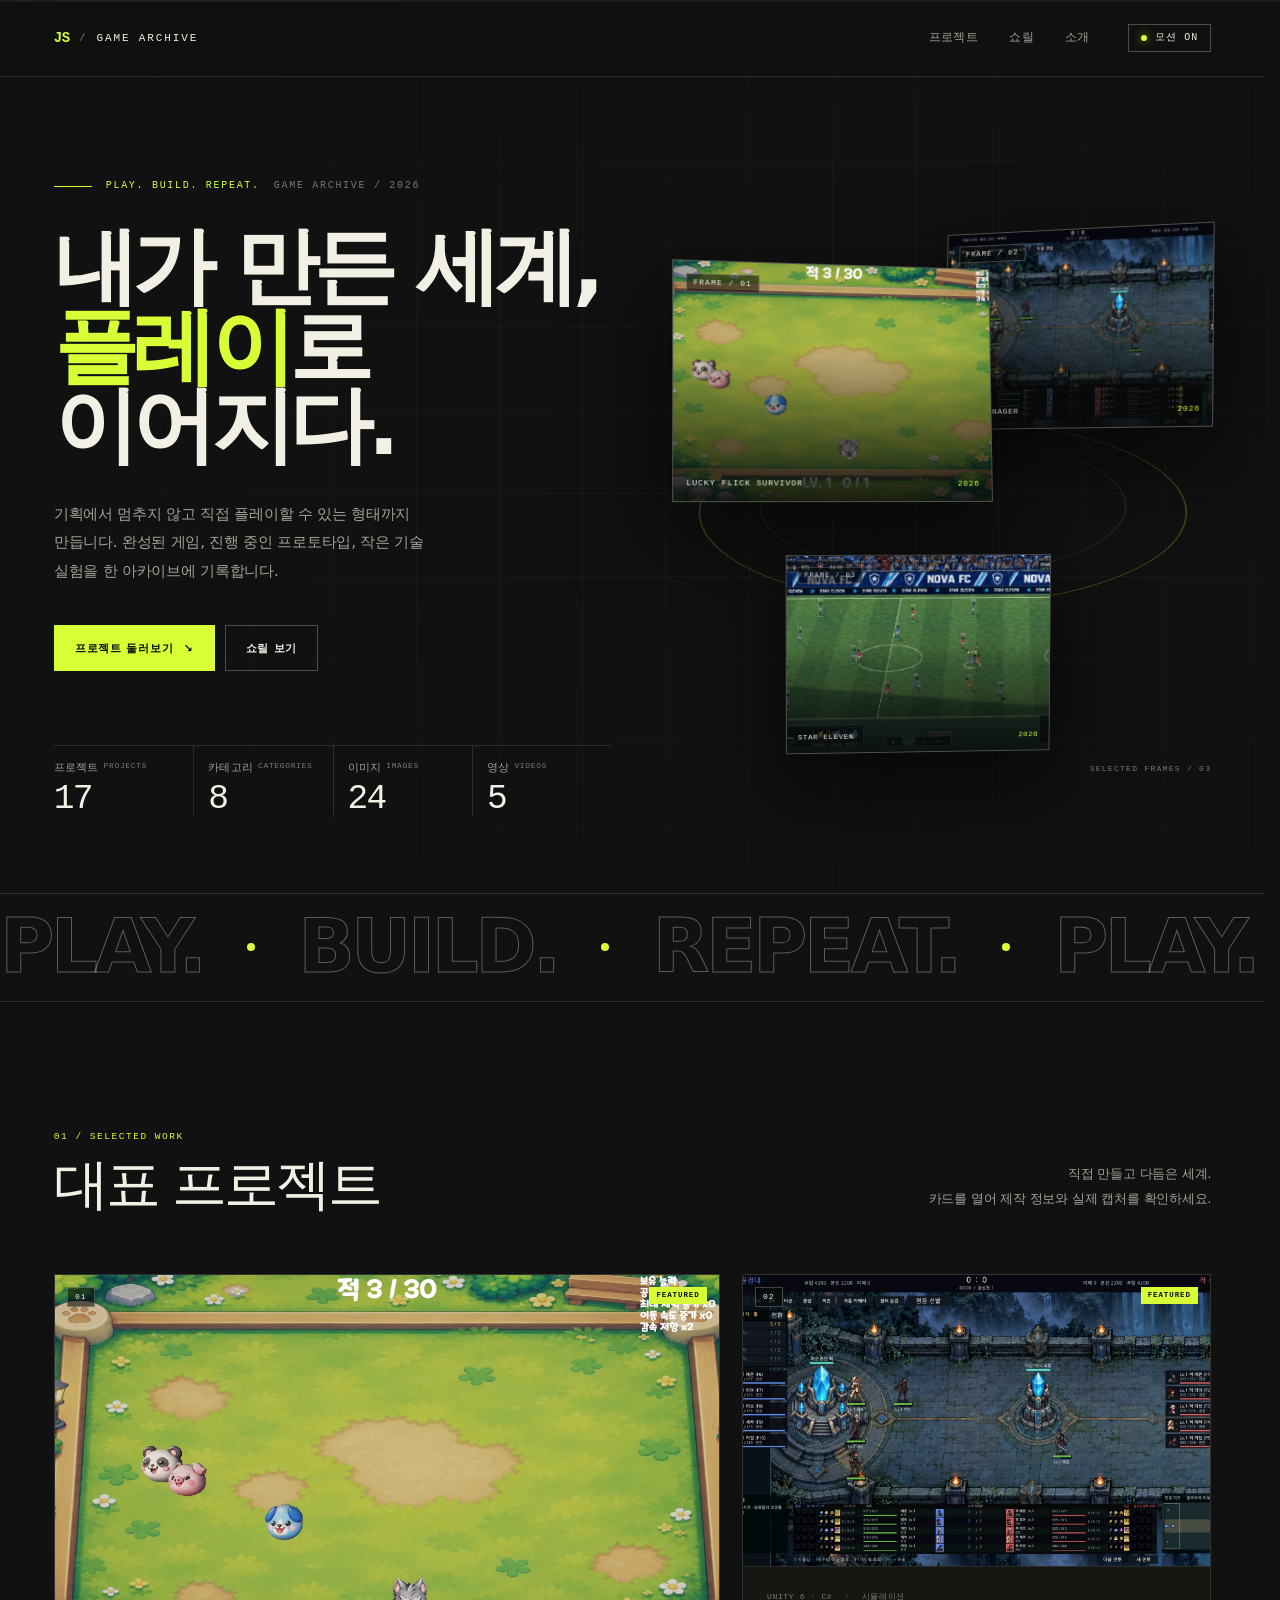
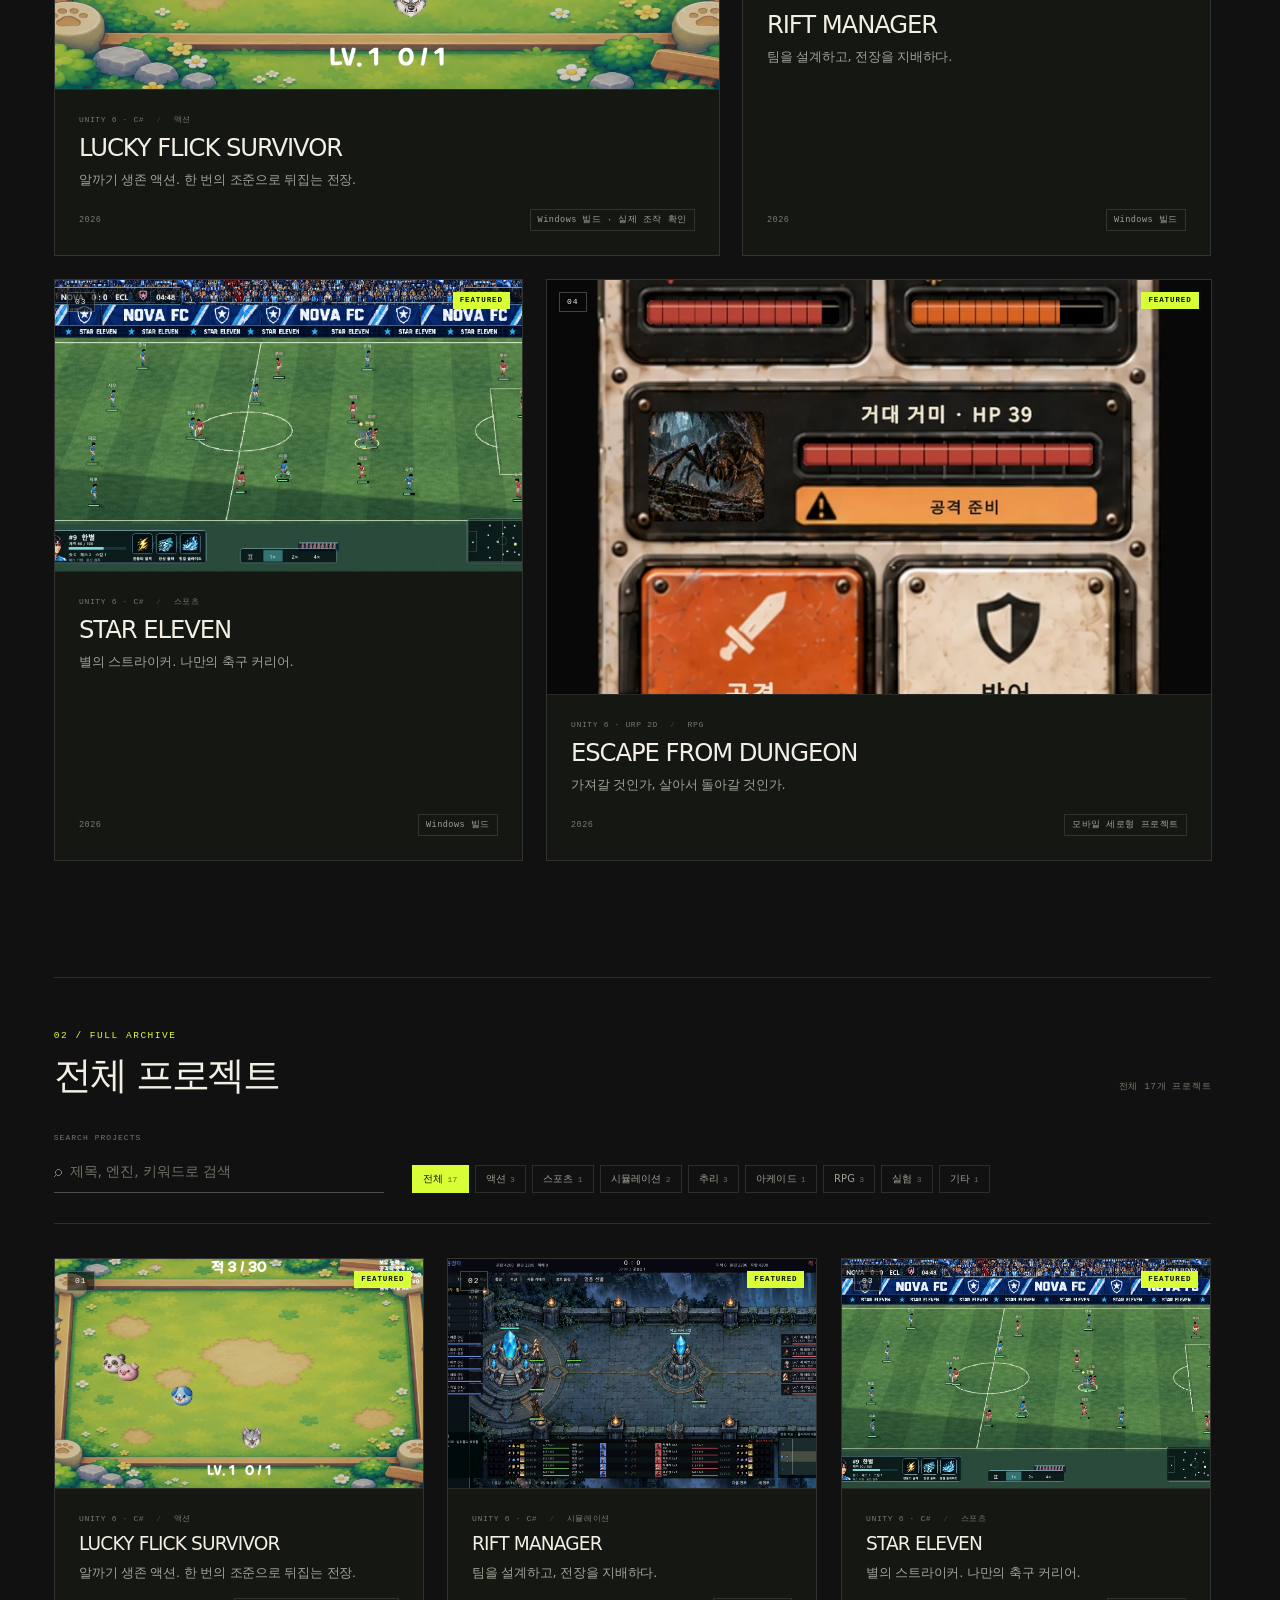
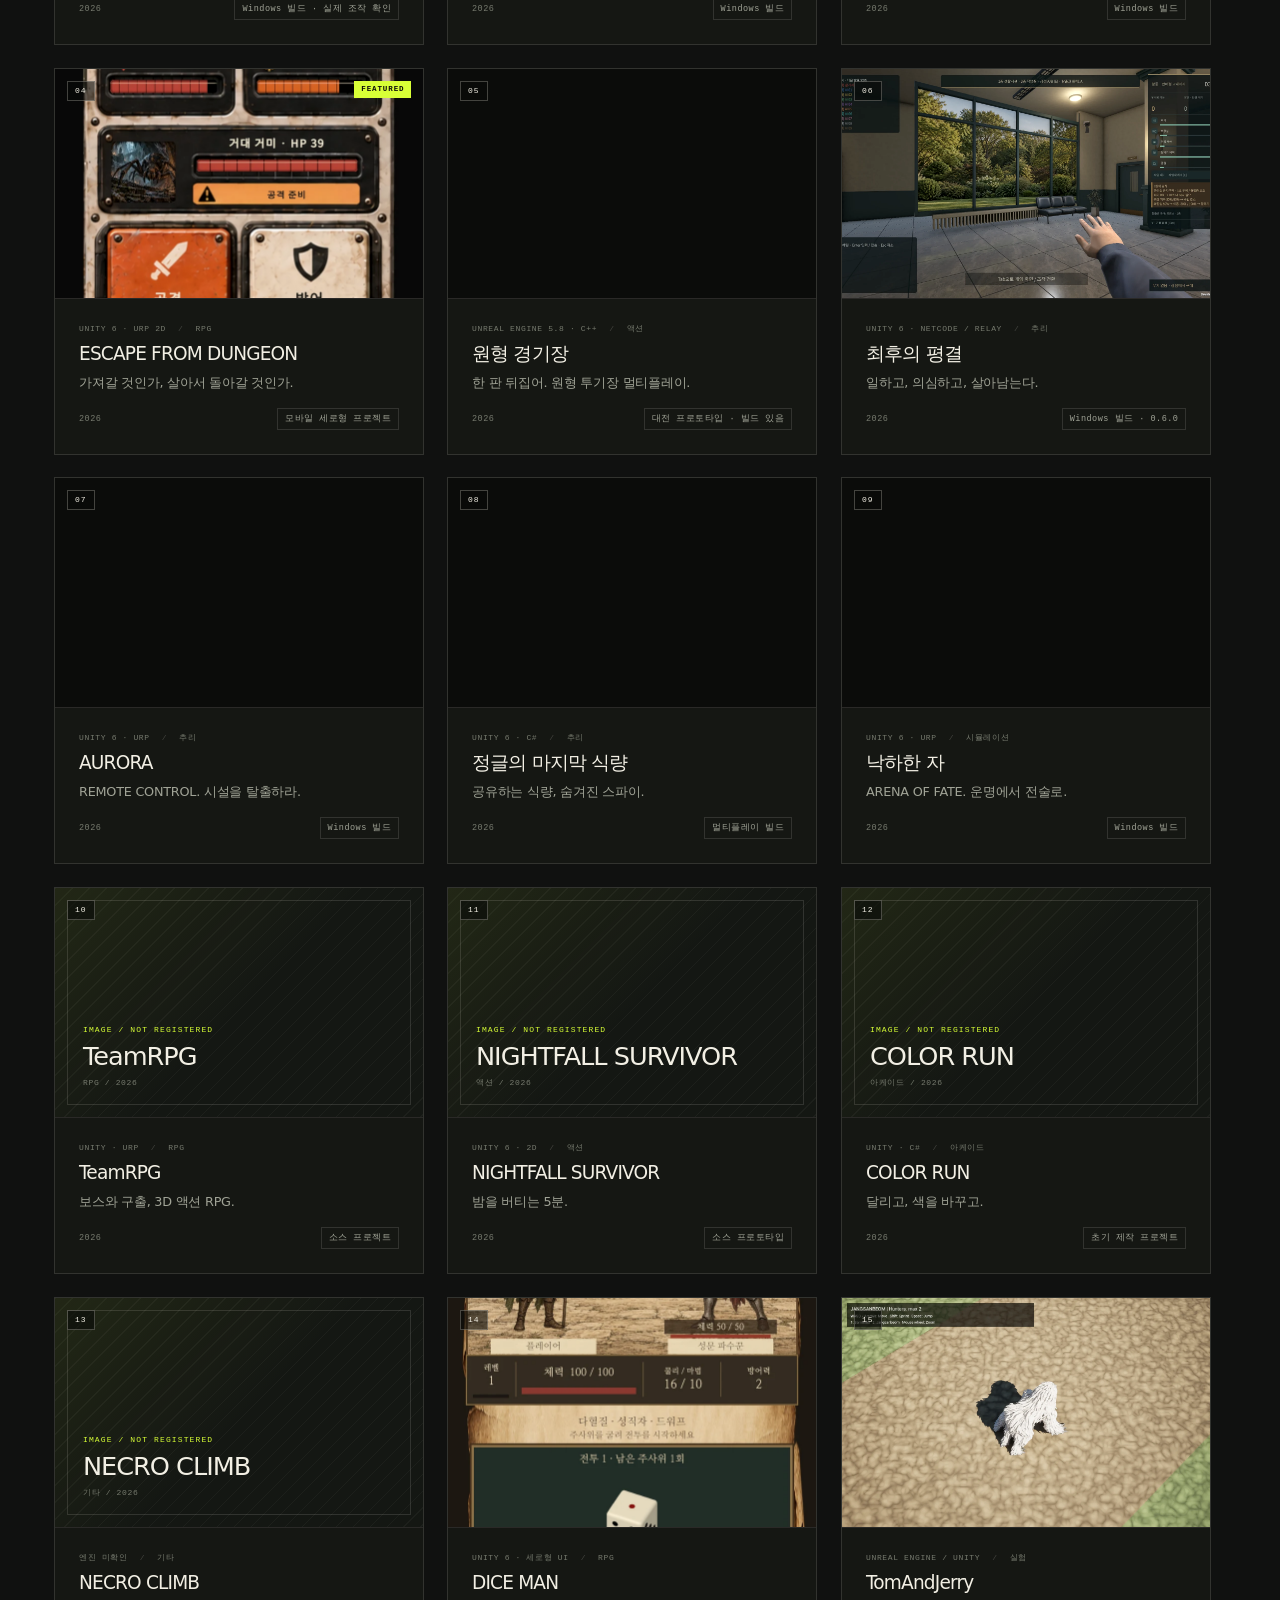
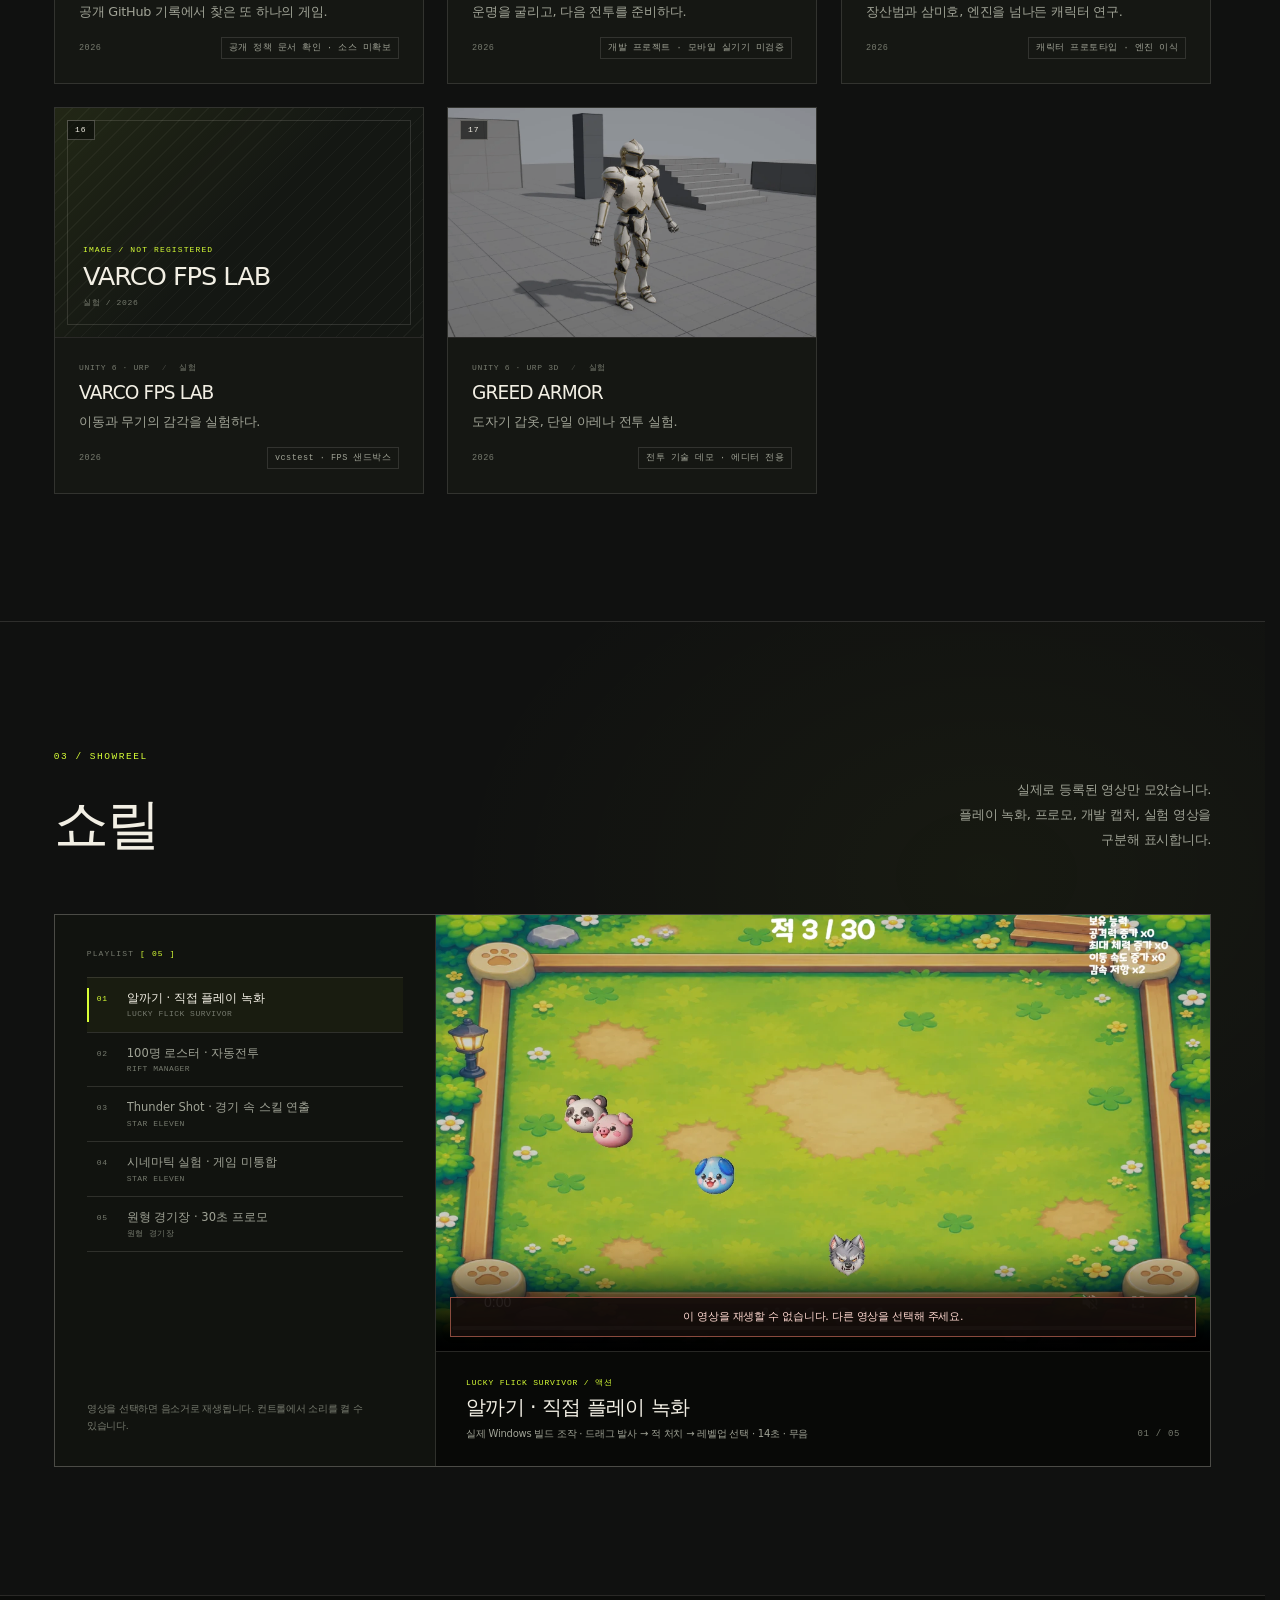
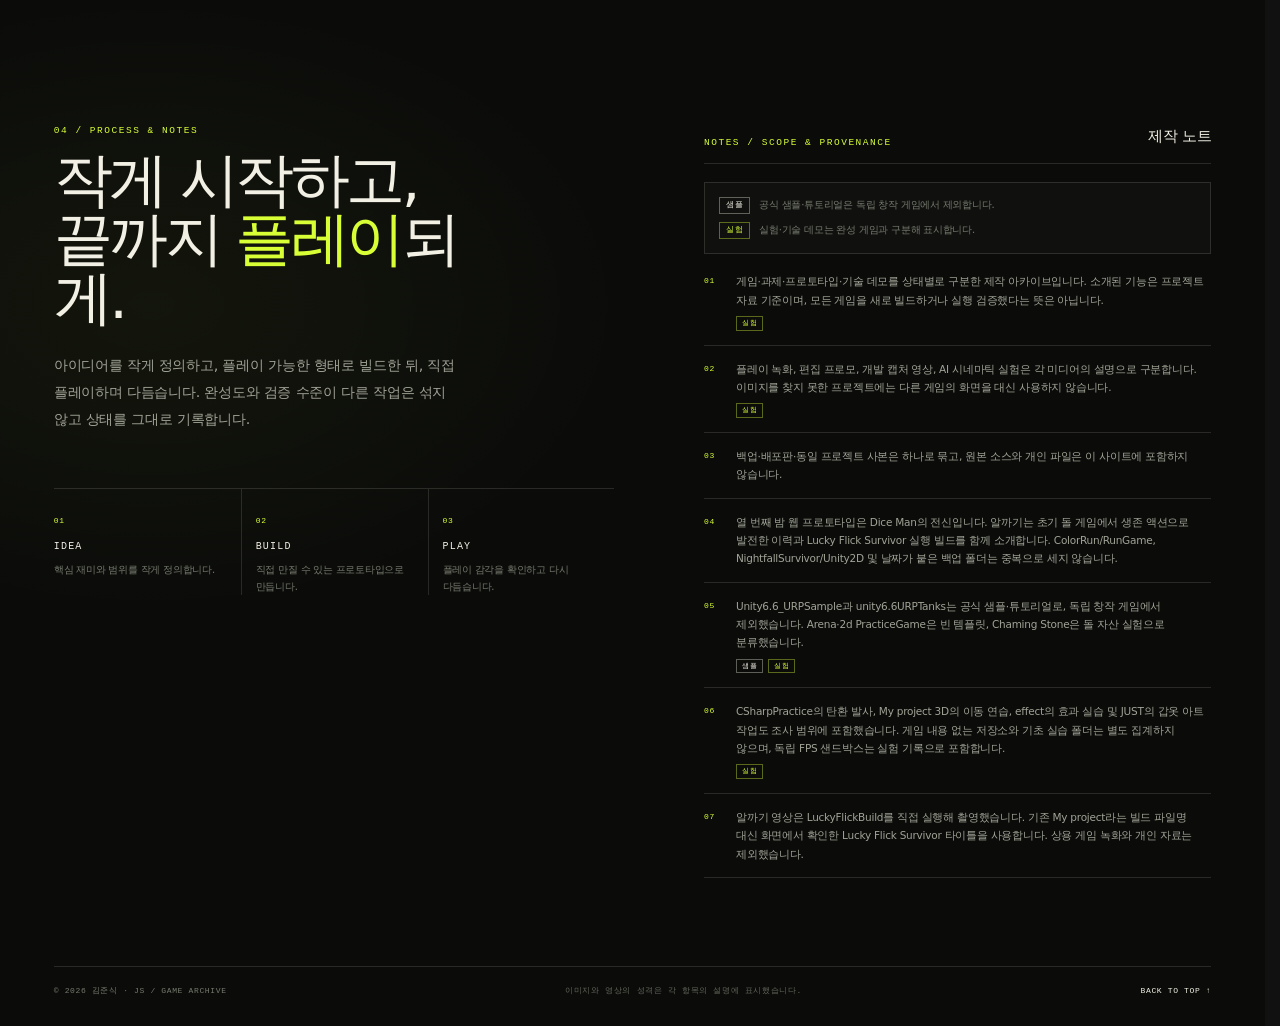
==== index.html @ 3ecf7f62 "Publish game archive with verified media and Lucky Flick gameplay" ====
<!DOCTYPE html>
<html lang="ko">
<head>
  <meta charset="utf-8">
  <meta name="viewport" content="width=device-width, initial-scale=1">
  <title>김준식 — JS / GAME ARCHIVE</title>
  <meta name="description" content="게임을 만들고 플레이 가능한 세계로 완성하는 김준식의 게임 아카이브. 프로젝트, 실제 캡처, 제작 기록을 한곳에 모았습니다.">
  <meta name="color-scheme" content="dark">
  <meta name="theme-color" content="#101110">
  <meta property="og:type" content="website">
  <meta property="og:locale" content="ko_KR">
  <meta property="og:site_name" content="JS / GAME ARCHIVE">
  <meta property="og:title" content="김준식 — JS / GAME ARCHIVE">
  <meta property="og:description" content="직접 만든 게임과 프로토타입, 실제 캡처와 제작 기록을 모은 김준식의 게임 아카이브.">
  <meta property="og:url" content="https://q6330103q-ai.github.io/game-portfolio/">
  <meta property="og:image" content="https://q6330103q-ai.github.io/game-portfolio/media/lucky-play.webp">
  <meta property="og:image:alt" content="Lucky Flick Survivor 알까기 실제 플레이 화면">
  <meta name="twitter:card" content="summary_large_image">
  <meta name="twitter:title" content="김준식 — JS / GAME ARCHIVE">
  <meta name="twitter:description" content="직접 만든 게임과 프로토타입, 실제 캡처와 제작 기록을 모은 김준식의 게임 아카이브.">
  <meta name="twitter:image" content="https://q6330103q-ai.github.io/game-portfolio/media/lucky-play.webp">
  <link rel="icon" type="image/svg+xml" href="data:image/svg+xml,%3Csvg%20xmlns='http://www.w3.org/2000/svg'%20viewBox='0%200%2064%2064'%3E%3Crect%20width='64'%20height='64'%20fill='%23101110'/%3E%3Ctext%20x='32'%20y='43'%20text-anchor='middle'%20font-family='monospace'%20font-size='26'%20font-weight='700'%20fill='%23d8ff36'%3EJS%3C/text%3E%3C/svg%3E">
  <link rel="stylesheet" href="styles.css">
  <script src="games.js" defer></script>
  <script src="app.js" defer></script>
</head>
<body>
  <a class="skip-link" href="#main">본문으로 건너뛰기</a>

  <div class="pointer-glow" id="pointerGlow" aria-hidden="true"></div>
  <div class="scroll-progress" aria-hidden="true">
    <span class="scroll-progress__bar" id="scrollProgress"></span>
  </div>

  <header class="site-header" id="siteHeader">
    <div class="shell site-header__inner">
      <a class="wordmark" href="#top" aria-label="JS 게임 아카이브, 맨 위로">
        <span class="wordmark__mark">JS</span>
        <span class="wordmark__slash" aria-hidden="true">/</span>
        <span class="wordmark__text">GAME ARCHIVE</span>
      </a>

      <nav class="site-nav" aria-label="주요 섹션">
        <a href="#projects">프로젝트</a>
        <a href="#showreel">쇼릴</a>
        <a href="#about">소개</a>
      </nav>

      <button class="motion-toggle" id="motionToggle" type="button" aria-pressed="true" aria-label="전체 모션 끄기">
        <span class="motion-toggle__dot" aria-hidden="true"></span>
        <span class="motion-toggle__text">모션 <span id="motionState">ON</span></span>
      </button>
      <span class="sr-only" id="motionAnnounce" role="status" aria-live="polite"></span>
    </div>
  </header>

  <main id="main">
    <div class="shell">
      <div class="data-notice" id="dataNotice" role="alert" hidden>
        <div class="data-notice__copy">
          <p class="data-notice__label">ARCHIVE / ERROR</p>
          <p class="data-notice__text" id="dataNoticeText">프로젝트 데이터를 불러오지 못했습니다.</p>
        </div>
        <button class="data-notice__retry" id="dataRetry" type="button">페이지 새로고침</button>
      </div>
    </div>

    <section class="hero" id="top" aria-labelledby="heroTitle">
      <div class="hero__grid" aria-hidden="true"></div>
      <div class="shell hero__inner">
        <div class="hero__copy">
          <p class="hero__kicker">
            <span class="hero__kicker-line" aria-hidden="true"></span>
            <span>PLAY. BUILD. REPEAT.</span>
            <span class="hero__kicker-meta">GAME ARCHIVE / 2026</span>
          </p>
          <h1 id="heroTitle">
            내가 만든 세계,<br>
            <span class="hero__phrase"><span class="hero__accent">플레이</span>로</span>
            <span class="hero__phrase">이어지다.</span>
          </h1>
          <p class="hero__lede">
            기획에서 멈추지 않고 직접 플레이할 수 있는 형태까지 만듭니다.
            완성된 게임, 진행 중인 프로토타입, 작은 기술 실험을 한 아카이브에 기록합니다.
          </p>
          <div class="hero__actions">
            <a class="button button--lime" href="#projects">프로젝트 둘러보기 <span aria-hidden="true">↘</span></a>
            <a class="button button--ghost" href="#showreel">쇼릴 보기</a>
          </div>
          <dl class="hero__stats" aria-label="아카이브 통계">
            <div class="hero__stat">
              <dt>프로젝트 <span>PROJECTS</span></dt>
              <dd data-stat="projects">—</dd>
            </div>
            <div class="hero__stat">
              <dt>카테고리 <span>CATEGORIES</span></dt>
              <dd data-stat="categories">—</dd>
            </div>
            <div class="hero__stat">
              <dt>이미지 <span>IMAGES</span></dt>
              <dd data-stat="images">—</dd>
            </div>
            <div class="hero__stat">
              <dt>영상 <span>VIDEOS</span></dt>
              <dd data-stat="videos">—</dd>
            </div>
          </dl>
        </div>

        <div class="hero__visual" data-motion-scope aria-hidden="true">
          <div class="hero__orbit hero__orbit--a"></div>
          <div class="hero__orbit hero__orbit--b"></div>
          <div class="hero__stage" id="heroStage">
            <figure class="stage-card stage-card--a">
              <div class="stage-card__float">
                <div class="stage-card__frame stage-card__frame--type">
                  <span class="stage-card__tag">JS / ARCHIVE</span>
                  <span class="stage-card__type"><span>PLAY.</span><span>BUILD.</span><span>REPEAT.</span></span>
                  <span class="stage-card__label"><span>SELECTED WORK</span><span>2026</span></span>
                </div>
              </div>
            </figure>
            <figure class="stage-card stage-card--b">
              <div class="stage-card__float">
                <div class="stage-card__frame stage-card__frame--type">
                  <span class="stage-card__tag">GAME DESIGN</span>
                  <span class="stage-card__type"><span>PLAY.</span><span>BUILD.</span><span>REPEAT.</span></span>
                  <span class="stage-card__label"><span>SELECTED WORK</span><span>2026</span></span>
                </div>
              </div>
            </figure>
            <figure class="stage-card stage-card--c">
              <div class="stage-card__float">
                <div class="stage-card__frame stage-card__frame--type">
                  <span class="stage-card__tag">INTERACTIVE</span>
                  <span class="stage-card__type"><span>PLAY.</span><span>BUILD.</span><span>REPEAT.</span></span>
                  <span class="stage-card__label"><span>SELECTED WORK</span><span>2026</span></span>
                </div>
              </div>
            </figure>
          </div>
          <p class="hero__caption" id="heroFrameCount">SELECTED FRAMES / 00</p>
        </div>
      </div>

      <div class="marquee" data-motion-scope aria-hidden="true">
        <div class="marquee__track">
          <div class="marquee__group">
            <span class="marquee__item">PLAY.</span><span class="marquee__dot"></span>
            <span class="marquee__item">BUILD.</span><span class="marquee__dot"></span>
            <span class="marquee__item">REPEAT.</span><span class="marquee__dot"></span>
            <span class="marquee__item">PLAY.</span><span class="marquee__dot"></span>
            <span class="marquee__item">BUILD.</span><span class="marquee__dot"></span>
            <span class="marquee__item">REPEAT.</span><span class="marquee__dot"></span>
          </div>
          <div class="marquee__group">
            <span class="marquee__item">PLAY.</span><span class="marquee__dot"></span>
            <span class="marquee__item">BUILD.</span><span class="marquee__dot"></span>
            <span class="marquee__item">REPEAT.</span><span class="marquee__dot"></span>
            <span class="marquee__item">PLAY.</span><span class="marquee__dot"></span>
            <span class="marquee__item">BUILD.</span><span class="marquee__dot"></span>
            <span class="marquee__item">REPEAT.</span><span class="marquee__dot"></span>
          </div>
        </div>
      </div>
    </section>

    <section class="section projects" id="projects" aria-labelledby="projectsTitle">
      <div class="shell">
        <header class="section-head" data-reveal>
          <p class="section-index">01 / SELECTED WORK</p>
          <div class="section-head__row">
            <h2 id="projectsTitle">대표 프로젝트</h2>
            <p class="section-head__note">직접 만들고 다듬은 세계.<br>카드를 열어 제작 정보와 실제 캡처를 확인하세요.</p>
          </div>
        </header>

        <div class="featured-grid" id="featuredGrid" aria-busy="true">
          <article class="skeleton-card skeleton-card--lead" aria-hidden="true">
            <div class="skeleton-card__media"></div>
            <div class="skeleton-card__body">
              <span class="skeleton-line skeleton-line--short"></span>
              <span class="skeleton-line skeleton-line--title"></span>
              <span class="skeleton-line"></span>
            </div>
          </article>
          <article class="skeleton-card" aria-hidden="true">
            <div class="skeleton-card__media"></div>
            <div class="skeleton-card__body">
              <span class="skeleton-line skeleton-line--short"></span>
              <span class="skeleton-line skeleton-line--title"></span>
            </div>
          </article>
          <article class="skeleton-card" aria-hidden="true">
            <div class="skeleton-card__media"></div>
            <div class="skeleton-card__body">
              <span class="skeleton-line skeleton-line--short"></span>
              <span class="skeleton-line skeleton-line--title"></span>
            </div>
          </article>
        </div>

        <section class="archive" aria-labelledby="archiveTitle">
          <div class="archive__head">
            <div>
              <p class="section-index">02 / FULL ARCHIVE</p>
              <h2 id="archiveTitle">전체 프로젝트</h2>
            </div>
            <p class="archive__meta" id="archiveMeta" role="status" aria-live="polite">아카이브 불러오는 중</p>
          </div>

          <div class="archive-controls">
            <div class="search">
              <label class="search__label" for="projectSearch">SEARCH PROJECTS</label>
              <div class="search__field">
                <span class="search__icon" aria-hidden="true">⌕</span>
                <input id="projectSearch" type="search" placeholder="제목, 엔진, 키워드로 검색" autocomplete="off" spellcheck="false">
              </div>
            </div>

            <div class="filter" id="categoryFilters" role="group" aria-label="카테고리 필터" aria-busy="true"></div>

            <button class="reset-filters" id="resetFilters" type="button" hidden>필터 초기화</button>
          </div>

          <div class="project-grid" id="projectGrid" aria-busy="true">
            <article class="skeleton-card" aria-hidden="true">
              <div class="skeleton-card__media"></div>
              <div class="skeleton-card__body">
                <span class="skeleton-line skeleton-line--short"></span>
                <span class="skeleton-line skeleton-line--title"></span>
              </div>
            </article>
            <article class="skeleton-card" aria-hidden="true">
              <div class="skeleton-card__media"></div>
              <div class="skeleton-card__body">
                <span class="skeleton-line skeleton-line--short"></span>
                <span class="skeleton-line skeleton-line--title"></span>
              </div>
            </article>
            <article class="skeleton-card" aria-hidden="true">
              <div class="skeleton-card__media"></div>
              <div class="skeleton-card__body">
                <span class="skeleton-line skeleton-line--short"></span>
                <span class="skeleton-line skeleton-line--title"></span>
              </div>
            </article>
          </div>

          <div class="empty-state" id="archiveEmpty" hidden>
            <p class="empty-state__code">NO RESULTS / 00</p>
            <h3 id="emptyTitle">조건에 맞는 프로젝트가 없습니다.</h3>
            <p id="emptyText">검색어를 줄이거나 다른 카테고리를 선택해 보세요.</p>
            <button class="button button--lime empty-state__reset" id="emptyReset" type="button">전체 프로젝트 보기</button>
          </div>
        </section>
      </div>
    </section>

    <section class="section showreel" id="showreel" aria-labelledby="showreelHeading">
      <div class="shell">
        <header class="section-head" data-reveal>
          <p class="section-index">03 / SHOWREEL</p>
          <div class="section-head__row">
            <h2 id="showreelHeading">쇼릴</h2>
            <p class="section-head__note">실제로 등록된 영상만 모았습니다.<br>플레이 녹화, 프로모, 개발 캡처, 실험 영상을 구분해 표시합니다.</p>
          </div>
        </header>

        <div class="showreel__frame" data-motion-scope>
          <div class="showreel__sidebar">
            <p class="showreel__label">PLAYLIST <span id="showreelCount">[ 00 ]</span></p>
            <div class="showreel__tabs" id="showreelTabs" role="tablist" aria-label="쇼릴 영상" aria-busy="true"></div>
            <p class="showreel__hint" id="showreelHint">영상 목록을 불러오는 중입니다.</p>
          </div>

          <div class="showreel__main">
            <div class="showreel__stage" id="showreelPanel" role="tabpanel" tabindex="0" aria-label="쇼릴 플레이어">
              <div class="showreel__empty" id="showreelEmpty">
                <p class="showreel__empty-code">SHOWREEL / 00</p>
                <h3>등록된 영상을 확인하고 있습니다.</h3>
                <p>실제 영상 데이터가 있을 때만 이곳에 플레이어가 표시됩니다.</p>
              </div>
              <video class="showreel__video" id="showreelVideo" controls playsinline preload="metadata" hidden></video>
              <p class="showreel__error" id="showreelError" hidden>이 영상을 재생할 수 없습니다. 다른 영상을 선택해 주세요.</p>
            </div>
            <div class="showreel__meta" id="showreelMeta" hidden>
              <div class="showreel__meta-copy">
                <p class="showreel__meta-game" id="showreelGame"></p>
                <h3 id="showreelVideoTitle"></h3>
                <p id="showreelCaption"></p>
              </div>
              <p class="showreel__meta-count" id="showreelMetaCount"></p>
            </div>
          </div>
        </div>
      </div>
    </section>
  </main>

  <footer class="footer" id="about" aria-labelledby="aboutTitle">
    <div class="shell">
      <div class="footer__grid">
        <div class="footer__intro" data-reveal>
          <p class="section-index">04 / PROCESS &amp; NOTES</p>
          <h2 id="aboutTitle">작게 시작하고,<br>끝까지 <em>플레이</em>되게.</h2>
          <p class="footer__lede">
            아이디어를 작게 정의하고, 플레이 가능한 형태로 빌드한 뒤, 직접 플레이하며 다듬습니다.
            완성도와 검증 수준이 다른 작업은 섞지 않고 상태를 그대로 기록합니다.
          </p>
          <ol class="process">
            <li>
              <span class="process__index">01</span>
              <h3>IDEA</h3>
              <p>핵심 재미와 범위를 작게 정의합니다.</p>
            </li>
            <li>
              <span class="process__index">02</span>
              <h3>BUILD</h3>
              <p>직접 만질 수 있는 프로토타입으로 만듭니다.</p>
            </li>
            <li>
              <span class="process__index">03</span>
              <h3>PLAY</h3>
              <p>플레이 감각을 확인하고 다시 다듬습니다.</p>
            </li>
          </ol>
        </div>

        <aside class="footer__notes" aria-labelledby="notesTitle" data-reveal>
          <div class="notes__head">
            <p class="section-index">NOTES / SCOPE &amp; PROVENANCE</p>
            <h3 id="notesTitle">제작 노트</h3>
          </div>
          <div class="notes__legend" aria-label="노트 구분 안내">
            <span class="note-badge note-badge--sample">샘플</span>
            <span>공식 샘플·튜토리얼은 독립 창작 게임에서 제외합니다.</span>
            <span class="note-badge note-badge--experiment">실험</span>
            <span>실험·기술 데모는 완성 게임과 구분해 표시합니다.</span>
          </div>
          <ul class="notes-list" id="notesList" aria-busy="true"></ul>
          <p class="notes-empty" id="notesEmpty">제작 노트를 불러오는 중입니다.</p>
        </aside>
      </div>

      <div class="footer__bottom">
        <p>© 2026 <span id="footerName">김준식</span> · JS / GAME ARCHIVE</p>
        <p class="footer__disclaimer">이미지와 영상의 성격은 각 항목의 설명에 표시했습니다.</p>
        <a class="footer__top" href="#top">BACK TO TOP <span aria-hidden="true">↑</span></a>
      </div>
    </div>
  </footer>

  <dialog class="project-dialog" id="projectDialog" aria-label="프로젝트 상세">
    <div class="dialog__shell">
      <div class="dialog__bar">
        <span class="dialog__eyebrow">PROJECT DOSSIER</span>
        <button class="dialog__close" id="dialogClose" type="button" aria-label="프로젝트 상세 닫기">닫기 <span aria-hidden="true">×</span></button>
      </div>
      <div class="dialog__scroll" id="dialogScroll" tabindex="0" aria-label="프로젝트 상세 내용">
        <div class="dialog__content" id="dialogContent"></div>
      </div>
    </div>
  </dialog>

  <noscript>
    <p class="noscript">이 아카이브는 JavaScript가 필요합니다. 브라우저 설정에서 JavaScript를 켜 주세요.</p>
  </noscript>
</body>
</html>
---- styles.css ----
/* =========================================================
   JS / GAME ARCHIVE
   Editorial game studio archive — near-black, ivory, acid lime.
   No external fonts, libraries, or network assets.
   ========================================================= */

:root {
  --bg: #101110;
  --bg-deep: #0b0c0a;
  --panel: #151713;
  --panel-2: #191c16;
  --ivory: #f2efe4;
  --muted: #a0a396;
  --muted-2: #767a6e;
  --lime: #d8ff36;
  --danger: #ff8a72;
  --line: rgba(242, 239, 228, 0.13);
  --line-strong: rgba(242, 239, 228, 0.27);
  --lime-line: rgba(216, 255, 54, 0.38);
  --shell: 1480px;
  --gutter: clamp(20px, 4.2vw, 64px);
  --ease: cubic-bezier(0.16, 1, 0.3, 1);
  --font-sans: "Pretendard Variable", Pretendard, "Helvetica Neue", "Apple SD Gothic Neo", "Malgun Gothic", system-ui, sans-serif;
  --font-mono: "SFMono-Regular", Consolas, "Liberation Mono", Menlo, monospace;
}

*,
*::before,
*::after {
  box-sizing: border-box;
}

html {
  background: var(--bg);
  scroll-behavior: smooth;
  scroll-padding-top: 92px;
  scrollbar-gutter: stable;
  -webkit-text-size-adjust: 100%;
}

body {
  margin: 0;
  min-width: 0;
  overflow-x: clip;
  background:
    radial-gradient(circle at 18% -4%, rgba(216, 255, 54, 0.045), transparent 28rem),
    var(--bg);
  color: var(--ivory);
  font-family: var(--font-sans);
  font-size: 16px;
  line-height: 1.65;
  letter-spacing: -0.015em;
  -webkit-font-smoothing: antialiased;
  text-rendering: optimizeLegibility;
}

::selection {
  background: var(--lime);
  color: #0b0c0a;
}

img,
video {
  display: block;
  max-width: 100%;
}

a {
  color: inherit;
  text-decoration: none;
}

button,
input {
  font: inherit;
}

button {
  cursor: pointer;
}

h1,
h2,
h3,
p,
dl,
dd,
figure {
  margin: 0;
}

ul,
ol {
  margin: 0;
  padding: 0;
}

[hidden] {
  display: none !important;
}

:focus-visible {
  outline: 2px solid var(--lime);
  outline-offset: 3px;
}

.sr-only {
  position: absolute !important;
  width: 1px !important;
  height: 1px !important;
  padding: 0 !important;
  margin: -1px !important;
  overflow: hidden !important;
  clip: rect(0, 0, 0, 0) !important;
  white-space: nowrap !important;
  border: 0 !important;
}

.skip-link {
  position: fixed;
  top: -80px;
  left: 16px;
  z-index: 300;
  padding: 10px 16px;
  background: var(--lime);
  color: #0b0c0a;
  font-size: 13px;
  font-weight: 700;
  transition: top 0.2s ease;
}

.skip-link:focus {
  top: 16px;
}

.shell {
  width: 100%;
  max-width: var(--shell);
  margin-inline: auto;
  padding-inline: var(--gutter);
}

/* ---------- Fixed chrome ---------- */

.scroll-progress {
  position: fixed;
  inset: 0 0 auto 0;
  z-index: 120;
  height: 2px;
  background: rgba(242, 239, 228, 0.06);
  pointer-events: none;
}

.scroll-progress__bar {
  display: block;
  width: 100%;
  height: 100%;
  background: var(--lime);
  transform: scaleX(0);
  transform-origin: 0 50%;
  will-change: transform;
}

.pointer-glow {
  position: fixed;
  top: 0;
  left: 0;
  z-index: 0;
  width: 560px;
  height: 560px;
  margin: -280px 0 0 -280px;
  border-radius: 50%;
  background: radial-gradient(circle, rgba(216, 255, 54, 0.105), rgba(216, 255, 54, 0.035) 42%, transparent 70%);
  pointer-events: none;
  opacity: 0;
  transform: translate3d(var(--pointer-x, 50vw), var(--pointer-y, 50vh), 0);
  transition: opacity 0.45s ease;
}

.pointer-glow.is-active {
  opacity: 1;
}

/* ---------- Header ---------- */

.site-header {
  position: sticky;
  top: 0;
  z-index: 80;
  background: rgba(16, 17, 16, 0.78);
  border-bottom: 1px solid var(--line);
  backdrop-filter: blur(18px);
  -webkit-backdrop-filter: blur(18px);
}

.site-header.is-scrolled {
  background: rgba(13, 14, 12, 0.93);
}

.site-header__inner {
  display: flex;
  align-items: center;
  gap: clamp(18px, 3vw, 42px);
  min-height: 76px;
}

.wordmark {
  display: inline-flex;
  align-items: center;
  gap: 9px;
  flex: none;
  font-family: var(--font-mono);
  font-size: 11px;
  letter-spacing: 0.17em;
  line-height: 1;
  white-space: nowrap;
}

.wordmark__mark {
  color: var(--lime);
  font-size: 14px;
  font-weight: 700;
  letter-spacing: -0.02em;
}

.wordmark__slash {
  color: var(--muted-2);
}

.wordmark__text {
  color: var(--ivory);
}

.site-nav {
  display: flex;
  align-items: center;
  gap: clamp(16px, 2.4vw, 34px);
  margin-left: auto;
}

.site-nav a {
  position: relative;
  padding: 9px 0;
  color: var(--muted);
  font-size: 12px;
  letter-spacing: 0.04em;
  white-space: nowrap;
  transition: color 0.25s ease;
}

.site-nav a::after {
  content: "";
  position: absolute;
  right: 0;
  bottom: 2px;
  left: 0;
  height: 1px;
  background: var(--lime);
  transform: scaleX(0);
  transform-origin: 100% 50%;
  transition: transform 0.35s var(--ease);
}

.site-nav a:hover,
.site-nav a:focus-visible {
  color: var(--ivory);
}

.site-nav a:hover::after,
.site-nav a:focus-visible::after {
  transform: scaleX(1);
  transform-origin: 0 50%;
}

.motion-toggle {
  display: inline-flex;
  align-items: center;
  gap: 8px;
  flex: none;
  padding: 8px 12px;
  border: 1px solid var(--line-strong);
  background: transparent;
  color: var(--ivory);
  font-family: var(--font-mono);
  font-size: 10px;
  letter-spacing: 0.1em;
  line-height: 1;
  transition: border-color 0.25s ease, color 0.25s ease, background 0.25s ease;
}

.motion-toggle:hover {
  border-color: var(--lime);
  color: var(--lime);
}

.motion-toggle__dot {
  width: 6px;
  height: 6px;
  border-radius: 50%;
  background: var(--lime);
  box-shadow: 0 0 10px rgba(216, 255, 54, 0.65);
  transition: background 0.25s ease, box-shadow 0.25s ease;
}

.motion-toggle__text {
  white-space: nowrap;
}

html.motion-off .motion-toggle__dot {
  background: var(--muted-2);
  box-shadow: none;
}

html.motion-off .motion-toggle__text {
  color: var(--muted);
}

/* ---------- Hero ---------- */

.hero {
  position: relative;
  overflow: clip;
}

.hero__grid {
  position: absolute;
  inset: 0;
  z-index: 0;
  background-image:
    linear-gradient(to right, rgba(242, 239, 228, 0.055) 1px, transparent 1px),
    linear-gradient(to bottom, rgba(242, 239, 228, 0.055) 1px, transparent 1px);
  background-size: clamp(54px, 6.5vw, 96px) clamp(54px, 6.5vw, 96px);
  -webkit-mask-image: radial-gradient(ellipse at 66% 42%, #000 0, rgba(0, 0, 0, 0.55) 44%, transparent 76%);
  mask-image: radial-gradient(ellipse at 66% 42%, #000 0, rgba(0, 0, 0, 0.55) 44%, transparent 76%);
  pointer-events: none;
}

.hero__inner {
  position: relative;
  z-index: 1;
  display: grid;
  grid-template-columns: minmax(0, 1.02fr) minmax(0, 0.98fr);
  align-items: center;
  gap: clamp(28px, 5vw, 76px);
  padding-top: clamp(54px, 8vw, 110px);
  padding-bottom: clamp(44px, 6vw, 90px);
}

.hero__copy {
  position: relative;
  z-index: 2;
  min-width: 0;
}

.hero__copy > * {
  animation: riseIn 0.95s var(--ease) both;
}

.hero__copy > :nth-child(1) {
  animation-delay: 0.02s;
}

.hero__copy > :nth-child(2) {
  animation-delay: 0.1s;
}

.hero__copy > :nth-child(3) {
  animation-delay: 0.18s;
}

.hero__copy > :nth-child(4) {
  animation-delay: 0.26s;
}

.hero__copy > :nth-child(5) {
  animation-delay: 0.34s;
}

.hero__kicker {
  display: flex;
  align-items: center;
  flex-wrap: wrap;
  gap: 10px 14px;
  color: var(--lime);
  font-family: var(--font-mono);
  font-size: 10px;
  letter-spacing: 0.17em;
  line-height: 1.4;
  text-transform: uppercase;
}

.hero__kicker-line {
  width: 38px;
  height: 1px;
  background: var(--lime);
}

.hero__kicker-meta {
  color: var(--muted-2);
}

.hero h1 {
  margin: clamp(20px, 3vw, 34px) 0 clamp(22px, 3vw, 34px);
  font-size: clamp(3.15rem, 6.6vw, 5.9rem);
  font-weight: 600;
  line-height: 0.94;
  letter-spacing: -0.065em;
  word-break: keep-all;
  overflow-wrap: normal;
}

.hero__phrase {
  white-space: nowrap;
}

.hero__accent {
  color: var(--lime);
}

.hero__lede {
  max-width: 40ch;
  margin-bottom: clamp(26px, 3.4vw, 40px);
  color: var(--muted);
  font-size: clamp(0.94rem, 1.1vw, 1.06rem);
  line-height: 1.9;
  word-break: keep-all;
}

.hero__actions {
  display: flex;
  flex-wrap: wrap;
  gap: 10px;
}

.button {
  display: inline-flex;
  align-items: center;
  justify-content: center;
  gap: 10px;
  min-height: 46px;
  padding: 12px 20px;
  border: 1px solid transparent;
  font-size: 11px;
  font-weight: 600;
  letter-spacing: 0.07em;
  line-height: 1.2;
  text-align: center;
  transition: color 0.3s ease, background 0.3s ease, border-color 0.3s ease, transform 0.3s var(--ease);
}

.button--lime {
  background: var(--lime);
  border-color: var(--lime);
  color: #0b0c0a;
}

.button--lime:hover {
  background: transparent;
  color: var(--lime);
  transform: translateY(-2px);
}

.button--ghost {
  background: transparent;
  border-color: var(--line-strong);
  color: var(--ivory);
}

.button--ghost:hover {
  border-color: var(--lime);
  color: var(--lime);
  transform: translateY(-2px);
}

.hero__stats {
  display: grid;
  grid-template-columns: repeat(4, minmax(0, 1fr));
  margin-top: clamp(40px, 6vw, 74px);
  border-top: 1px solid var(--line);
}

.hero__stat {
  min-width: 0;
  padding: 15px 12px 0 0;
}

.hero__stat + .hero__stat {
  padding-left: 14px;
  border-left: 1px solid var(--line);
}

.hero__stat dt {
  display: flex;
  flex-wrap: wrap;
  gap: 5px;
  color: var(--muted);
  font-size: 10.5px;
  letter-spacing: 0.02em;
  line-height: 1.3;
}

.hero__stat dt span {
  color: var(--muted-2);
  font-family: var(--font-mono);
  font-size: 8px;
  letter-spacing: 0.08em;
}

.hero__stat dd {
  margin: 7px 0 0;
  font-family: var(--font-mono);
  font-size: clamp(1.7rem, 2.7vw, 2.8rem);
  font-weight: 500;
  line-height: 1;
  letter-spacing: -0.05em;
  font-variant-numeric: tabular-nums;
}

/* Hero 3D stage */

.hero__visual {
  position: relative;
  min-width: 0;
  min-height: clamp(400px, 43vw, 590px);
  perspective: 1400px;
  animation: visualIn 1.15s var(--ease) 0.15s both;
}

.hero__orbit {
  position: absolute;
  top: 50%;
  left: 50%;
  z-index: 0;
  width: min(90%, 520px);
  aspect-ratio: 1;
  border: 1px solid var(--lime-line);
  border-radius: 50%;
  pointer-events: none;
  animation: orbitSpin 38s linear infinite;
}

.hero__orbit--a {
  transform: translate(-50%, -50%) rotateX(68deg) rotateZ(0);
}

.hero__orbit--b {
  width: min(68%, 390px);
  border-color: rgba(242, 239, 228, 0.13);
  animation-duration: 52s;
  animation-direction: reverse;
  transform: translate(-50%, -50%) rotateX(68deg) rotateZ(0);
}

.hero__stage {
  position: absolute;
  inset: 0;
  z-index: 1;
  transform-style: preserve-3d;
}

.stage-card {
  position: absolute;
  margin: 0;
  transform-style: preserve-3d;
}

.stage-card--a {
  top: 9%;
  left: 0;
  z-index: 3;
  width: 58%;
  transform: rotateY(11deg) rotateX(4deg) translateZ(40px);
}

.stage-card--b {
  top: 0;
  right: 0;
  z-index: 2;
  width: 51%;
  transform: rotateY(-15deg) rotateX(6deg) translateZ(-10px);
}

.stage-card--c {
  bottom: 1%;
  left: 19%;
  z-index: 1;
  width: 54%;
  transform: rotateY(5deg) rotateX(-3deg) translateZ(-35px) scale(0.94);
}

.stage-card__float {
  animation: heroFloat 8.5s ease-in-out infinite alternate;
  animation-delay: var(--float-delay, 0s);
  transform-style: preserve-3d;
}

.stage-card--b .stage-card__float {
  animation-duration: 10s;
  animation-delay: -2.4s;
}

.stage-card--c .stage-card__float {
  animation-duration: 9.4s;
  animation-delay: -4.2s;
}

.stage-card__frame {
  position: relative;
  aspect-ratio: 4 / 3;
  overflow: hidden;
  border: 1px solid var(--line-strong);
  background: var(--panel);
  box-shadow: 0 34px 90px rgba(0, 0, 0, 0.58);
}

.stage-card__frame::after {
  content: "";
  position: absolute;
  inset: 0;
  z-index: 1;
  background: linear-gradient(180deg, rgba(8, 9, 7, 0.04) 34%, rgba(8, 9, 7, 0.86) 100%);
  pointer-events: none;
}

.stage-card__frame img {
  width: 100%;
  height: 100%;
  object-fit: cover;
  filter: saturate(0.82) contrast(1.06);
}

.stage-card__tag {
  position: absolute;
  top: 12px;
  left: 12px;
  z-index: 2;
  padding: 4px 6px;
  border: 1px solid rgba(242, 239, 228, 0.25);
  background: rgba(8, 9, 7, 0.55);
  color: var(--ivory);
  font-family: var(--font-mono);
  font-size: 7.5px;
  letter-spacing: 0.14em;
  line-height: 1.1;
}

.stage-card__label {
  position: absolute;
  right: 12px;
  bottom: 11px;
  left: 12px;
  z-index: 2;
  display: flex;
  align-items: flex-end;
  justify-content: space-between;
  gap: 10px;
  color: var(--ivory);
  font-family: var(--font-mono);
  font-size: 8px;
  letter-spacing: 0.09em;
  line-height: 1.35;
  text-transform: uppercase;
}

.stage-card__label span:first-child {
  max-width: 78%;
  overflow: hidden;
  text-overflow: ellipsis;
  white-space: nowrap;
}

.stage-card__label span:last-child {
  color: var(--lime);
  flex: none;
}

.stage-card__frame--type {
  display: flex;
  flex-direction: column;
  justify-content: space-between;
  padding: 18px;
  background:
    linear-gradient(135deg, rgba(216, 255, 54, 0.055), transparent 50%),
    repeating-linear-gradient(135deg, rgba(242, 239, 228, 0.035) 0 1px, transparent 1px 10px),
    var(--panel);
}

.stage-card__type {
  position: relative;
  z-index: 2;
  display: flex;
  flex-direction: column;
  color: var(--ivory);
  font-size: clamp(1rem, 2.1vw, 2.1rem);
  font-weight: 600;
  line-height: 0.95;
  letter-spacing: -0.05em;
}

.stage-card__type span:nth-child(2) {
  color: var(--lime);
}

.stage-card__frame--type .stage-card__label {
  position: static;
  margin-top: auto;
}

.hero__caption {
  position: absolute;
  right: 0;
  bottom: -2px;
  z-index: 2;
  color: var(--muted-2);
  font-family: var(--font-mono);
  font-size: 8px;
  letter-spacing: 0.16em;
}

/* Marquee */

.marquee {
  position: relative;
  z-index: 1;
  overflow: hidden;
  border-top: 1px solid var(--line);
  padding: 16px 0;
  background: var(--bg);
}

.marquee__track {
  display: flex;
  width: max-content;
  animation: marqueeMove 34s linear infinite;
  will-change: transform;
}

.marquee__group {
  display: flex;
  align-items: center;
  gap: clamp(22px, 3.4vw, 54px);
  padding-right: clamp(22px, 3.4vw, 54px);
}

.marquee__item {
  color: transparent;
  font-size: clamp(2.2rem, 5.8vw, 5.4rem);
  font-weight: 600;
  line-height: 1;
  letter-spacing: -0.05em;
  white-space: nowrap;
  -webkit-text-stroke: 1px rgba(242, 239, 228, 0.34);
}

.marquee__dot {
  flex: none;
  width: 8px;
  height: 8px;
  border-radius: 50%;
  background: var(--lime);
}

/* ---------- Sections ---------- */

.section {
  position: relative;
  padding: clamp(76px, 10vw, 144px) 0;
  border-top: 1px solid var(--line);
}

.section-index {
  margin-bottom: 14px;
  color: var(--lime);
  font-family: var(--font-mono);
  font-size: 9.5px;
  letter-spacing: 0.16em;
  line-height: 1.4;
  text-transform: uppercase;
}

.section-head {
  margin-bottom: clamp(34px, 5vw, 62px);
}

.section-head__row {
  display: flex;
  align-items: flex-end;
  justify-content: space-between;
  gap: clamp(22px, 6vw, 90px);
}

.section-head h2,
.archive__head h2 {
  font-size: clamp(2.3rem, 4.3vw, 4.6rem);
  font-weight: 500;
  line-height: 1;
  letter-spacing: -0.055em;
}

.section-head__note {
  max-width: 34ch;
  color: var(--muted);
  font-size: 0.82rem;
  line-height: 1.9;
  text-align: right;
  word-break: keep-all;
}

/* ---------- Project cards ---------- */

.featured-grid {
  display: grid;
  grid-template-columns: repeat(12, minmax(0, 1fr));
  gap: clamp(14px, 1.8vw, 26px);
}

.project-card {
  position: relative;
  min-width: 0;
}

.project-card--span-7 {
  grid-column: span 7;
}

.project-card--span-5 {
  grid-column: span 5;
}

.project-card--span-12 {
  grid-column: span 12;
}

.project-card__tilt {
  --tilt-x: 0deg;
  --tilt-y: 0deg;
  --tilt-lift: 0px;
  display: flex;
  flex-direction: column;
  height: 100%;
  overflow: hidden;
  border: 1px solid var(--line);
  background: var(--panel);
  transform: perspective(1100px) rotateX(var(--tilt-x)) rotateY(var(--tilt-y)) translateY(var(--tilt-lift));
  transform-style: preserve-3d;
  transition: border-color 0.35s ease, transform 0.4s var(--ease), background 0.35s ease;
}

.project-card__tilt:hover {
  border-color: rgba(216, 255, 54, 0.55);
  background: var(--panel-2);
}

.project-card__media {
  position: relative;
  aspect-ratio: 16 / 10;
  overflow: hidden;
  border-bottom: 1px solid var(--line);
  background: var(--bg-deep);
}

.project-card--span-12 .project-card__media {
  aspect-ratio: 21 / 9;
}

.project-card__img {
  width: 100%;
  height: 100%;
  object-fit: cover;
  filter: saturate(0.82) contrast(1.04);
  transition: transform 0.9s var(--ease), filter 0.55s ease;
}

.project-card__tilt:hover .project-card__img {
  transform: scale(1.045);
  filter: saturate(1) contrast(1.05);
}

.project-card__index {
  position: absolute;
  top: 12px;
  left: 12px;
  z-index: 2;
  padding: 4px 7px;
  border: 1px solid rgba(242, 239, 228, 0.25);
  background: rgba(8, 9, 7, 0.58);
  color: var(--ivory);
  font-family: var(--font-mono);
  font-size: 8px;
  letter-spacing: 0.12em;
  line-height: 1.2;
}

.project-card__badge {
  position: absolute;
  top: 12px;
  right: 12px;
  z-index: 2;
  padding: 4px 7px;
  background: var(--lime);
  color: #0b0c0a;
  font-family: var(--font-mono);
  font-size: 7.5px;
  font-weight: 700;
  letter-spacing: 0.12em;
  line-height: 1.2;
}

.project-card__body {
  display: flex;
  flex: 1;
  flex-direction: column;
  padding: clamp(16px, 2vw, 24px);
}

.project-card__meta {
  display: flex;
  flex-wrap: wrap;
  gap: 5px 12px;
  margin-bottom: 9px;
  color: var(--muted-2);
  font-family: var(--font-mono);
  font-size: 8px;
  letter-spacing: 0.08em;
  line-height: 1.5;
  text-transform: uppercase;
}

.project-card__meta span + span::before {
  content: "/";
  margin-right: 12px;
  color: rgba(242, 239, 228, 0.22);
}

.project-card__title {
  margin-bottom: 8px;
  font-size: clamp(1.25rem, 1.9vw, 2rem);
  font-weight: 500;
  line-height: 1.08;
  letter-spacing: -0.045em;
  overflow-wrap: anywhere;
}

.project-card--compact .project-card__title {
  font-size: clamp(1.05rem, 1.45vw, 1.35rem);
}

.project-card__subtitle {
  display: -webkit-box;
  overflow: hidden;
  color: var(--muted);
  font-size: 0.8rem;
  line-height: 1.75;
  word-break: keep-all;
  -webkit-box-orient: vertical;
  -webkit-line-clamp: 2;
}

.project-card__foot {
  display: flex;
  align-items: center;
  justify-content: space-between;
  gap: 12px;
  margin-top: auto;
  padding-top: 18px;
  color: var(--muted-2);
  font-family: var(--font-mono);
  font-size: 8.5px;
  letter-spacing: 0.06em;
}

.project-card--compact .project-card__foot {
  padding-top: 13px;
}

.project-card__status {
  max-width: 70%;
  overflow: hidden;
  padding: 3px 7px;
  border: 1px solid var(--line);
  color: var(--muted);
  text-overflow: ellipsis;
  white-space: nowrap;
}

.project-card__open {
  position: absolute;
  inset: 0;
  z-index: 4;
  width: 100%;
  height: 100%;
  border: 0;
  background: transparent;
  color: transparent;
}

.project-card__open:focus-visible {
  outline: 2px solid var(--lime);
  outline-offset: -3px;
}

.project-card:focus-within .project-card__tilt {
  border-color: var(--lime);
}

.media-fallback {
  position: relative;
  display: flex;
  flex-direction: column;
  justify-content: flex-end;
  gap: 6px;
  width: 100%;
  height: 100%;
  min-height: 100%;
  padding: clamp(16px, 2.4vw, 28px);
  background:
    linear-gradient(135deg, rgba(216, 255, 54, 0.07), transparent 52%),
    repeating-linear-gradient(135deg, rgba(242, 239, 228, 0.04) 0 1px, transparent 1px 12px),
    #141713;
}

.media-fallback::before {
  content: "";
  position: absolute;
  inset: 12px;
  border: 1px solid var(--line);
  pointer-events: none;
}

.media-fallback__label {
  position: relative;
  z-index: 1;
  color: var(--lime);
  font-family: var(--font-mono);
  font-size: 8px;
  letter-spacing: 0.14em;
}

.media-fallback__title {
  position: relative;
  z-index: 1;
  font-size: clamp(1.1rem, 2vw, 1.6rem);
  font-weight: 500;
  line-height: 1.1;
  letter-spacing: -0.04em;
  overflow-wrap: anywhere;
}

.media-fallback__meta {
  position: relative;
  z-index: 1;
  color: var(--muted-2);
  font-family: var(--font-mono);
  font-size: 8px;
  letter-spacing: 0.08em;
}

/* ---------- Archive ---------- */

.archive {
  margin-top: clamp(64px, 9vw, 118px);
  padding-top: clamp(34px, 4vw, 56px);
  border-top: 1px solid var(--line);
}

.archive__head {
  display: flex;
  align-items: flex-end;
  justify-content: space-between;
  gap: 28px;
  margin-bottom: clamp(24px, 3vw, 36px);
}

.archive__head h2 {
  font-size: clamp(1.8rem, 3vw, 3rem);
}

.archive__meta {
  color: var(--muted-2);
  font-family: var(--font-mono);
  font-size: 9px;
  letter-spacing: 0.08em;
  text-align: right;
}

.archive-controls {
  display: grid;
  grid-template-columns: minmax(200px, 0.9fr) minmax(0, 2.1fr) auto;
  align-items: end;
  gap: 18px 28px;
  margin-bottom: clamp(22px, 3vw, 34px);
  padding-bottom: clamp(20px, 2.5vw, 30px);
  border-bottom: 1px solid var(--line);
}

.search {
  min-width: 0;
}

.search__label {
  display: block;
  margin-bottom: 7px;
  color: var(--muted-2);
  font-family: var(--font-mono);
  font-size: 8px;
  letter-spacing: 0.13em;
}

.search__field {
  display: flex;
  align-items: center;
  gap: 8px;
  border-bottom: 1px solid var(--line-strong);
  transition: border-color 0.25s ease;
}

.search__field:focus-within {
  border-color: var(--lime);
}

.search__icon {
  flex: none;
  color: var(--muted-2);
  font-size: 16px;
  line-height: 1;
}

.search input {
  width: 100%;
  min-width: 0;
  padding: 9px 0;
  border: 0;
  outline: 0;
  background: transparent;
  color: var(--ivory);
  font-size: 0.86rem;
}

.search input:focus-visible {
  outline: 0;
}

.search input::placeholder {
  color: #6e7266;
}

.search input::-webkit-search-cancel-button {
  filter: invert(1) opacity(0.45);
}

.filter {
  display: flex;
  flex-wrap: wrap;
  gap: 6px;
  min-width: 0;
}

.filter__chip {
  padding: 7px 10px;
  border: 1px solid var(--line);
  background: transparent;
  color: var(--muted);
  font-size: 10px;
  letter-spacing: 0.02em;
  line-height: 1.2;
  transition: color 0.22s ease, border-color 0.22s ease, background 0.22s ease;
}

.filter__chip:hover {
  border-color: var(--line-strong);
  color: var(--ivory);
}

.filter__chip.is-active {
  border-color: var(--lime);
  background: var(--lime);
  color: #0b0c0a;
}

.filter__count {
  margin-left: 4px;
  font-family: var(--font-mono);
  font-size: 8px;
  opacity: 0.62;
}

.reset-filters {
  padding: 7px 0;
  border: 0;
  border-bottom: 1px solid var(--lime-line);
  background: transparent;
  color: var(--lime);
  font-size: 10px;
  letter-spacing: 0.04em;
  white-space: nowrap;
}

.reset-filters:hover {
  border-color: var(--lime);
}

.project-grid {
  display: grid;
  grid-template-columns: repeat(3, minmax(0, 1fr));
  gap: clamp(14px, 1.8vw, 24px);
}

.project-grid .project-card__media {
  aspect-ratio: 16 / 10;
}

.empty-state {
  padding: clamp(42px, 6vw, 74px) clamp(22px, 4vw, 50px);
  border: 1px solid var(--line);
  background:
    repeating-linear-gradient(135deg, rgba(242, 239, 228, 0.025) 0 1px, transparent 1px 14px),
    var(--panel);
}

.empty-state__code {
  margin-bottom: 12px;
  color: var(--lime);
  font-family: var(--font-mono);
  font-size: 9px;
  letter-spacing: 0.14em;
}

.empty-state h3 {
  margin-bottom: 8px;
  font-size: clamp(1.3rem, 2.2vw, 2rem);
  font-weight: 500;
  line-height: 1.2;
  letter-spacing: -0.04em;
}

.empty-state p:not(.empty-state__code) {
  max-width: 48ch;
  color: var(--muted);
  font-size: 0.85rem;
}

.empty-state__reset {
  margin-top: 24px;
}

/* ---------- Showreel ---------- */

.showreel {
  background:
    radial-gradient(ellipse at 78% 26%, rgba(216, 255, 54, 0.035), transparent 34rem),
    var(--bg);
}

.showreel__frame {
  display: grid;
  grid-template-columns: minmax(240px, 0.33fr) minmax(0, 0.67fr);
  overflow: hidden;
  border: 1px solid var(--line-strong);
  background: #0c0e0b;
}

.showreel__frame.is-empty {
  grid-template-columns: 1fr;
}

.showreel__frame.is-empty .showreel__sidebar {
  display: none;
}

.showreel__frame.is-empty .showreel__stage {
  aspect-ratio: 21 / 9;
  min-height: 260px;
}

.showreel__sidebar {
  display: flex;
  min-width: 0;
  flex-direction: column;
  gap: 16px;
  padding: clamp(18px, 2.5vw, 32px);
  border-right: 1px solid var(--line);
  background: #11130f;
}

.showreel__label {
  color: var(--muted-2);
  font-family: var(--font-mono);
  font-size: 8px;
  letter-spacing: 0.14em;
}

.showreel__label span {
  color: var(--lime);
}

.showreel__tabs {
  display: flex;
  max-height: min(46vh, 410px);
  flex-direction: column;
  overflow-y: auto;
  scrollbar-width: thin;
  scrollbar-color: var(--line-strong) transparent;
}

.showreel__tab {
  position: relative;
  display: grid;
  grid-template-columns: 22px minmax(0, 1fr);
  gap: 2px 8px;
  width: 100%;
  padding: 12px 8px 12px 10px;
  border: 0;
  border-top: 1px solid var(--line);
  background: transparent;
  color: var(--muted);
  text-align: left;
  transition: color 0.22s ease, background 0.22s ease;
}

.showreel__tab:last-child {
  border-bottom: 1px solid var(--line);
}

.showreel__tab::before {
  content: "";
  position: absolute;
  top: 10px;
  bottom: 10px;
  left: 0;
  width: 2px;
  background: var(--lime);
  transform: scaleY(0);
  transform-origin: 50% 0;
  transition: transform 0.3s var(--ease);
}

.showreel__tab:hover {
  color: var(--ivory);
  background: rgba(242, 239, 228, 0.025);
}

.showreel__tab[aria-selected="true"] {
  color: var(--ivory);
  background: rgba(216, 255, 54, 0.04);
}

.showreel__tab[aria-selected="true"]::before {
  transform: scaleY(1);
}

.showreel__tab-index {
  padding-top: 2px;
  color: var(--muted-2);
  font-family: var(--font-mono);
  font-size: 8px;
  letter-spacing: 0.08em;
}

.showreel__tab[aria-selected="true"] .showreel__tab-index {
  color: var(--lime);
}

.showreel__tab-title {
  display: block;
  overflow: hidden;
  font-size: 11.5px;
  font-weight: 500;
  line-height: 1.45;
  text-overflow: ellipsis;
  white-space: nowrap;
}

.showreel__tab-game {
  display: block;
  grid-column: 2;
  overflow: hidden;
  color: var(--muted-2);
  font-family: var(--font-mono);
  font-size: 8px;
  letter-spacing: 0.06em;
  line-height: 1.4;
  text-overflow: ellipsis;
  white-space: nowrap;
}

.showreel__hint {
  margin-top: auto;
  color: var(--muted-2);
  font-size: 9.5px;
  line-height: 1.7;
  word-break: keep-all;
}

.showreel__main {
  display: flex;
  min-width: 0;
  flex-direction: column;
  background: #080907;
}

.showreel__stage {
  position: relative;
  display: grid;
  aspect-ratio: 16 / 9;
  width: 100%;
  overflow: hidden;
  place-items: center;
  background: #070806;
}

.showreel__video {
  width: 100%;
  height: 100%;
  background: #000;
  object-fit: contain;
}

.showreel__empty {
  max-width: 440px;
  padding: clamp(26px, 4vw, 50px);
  text-align: center;
}

.showreel__empty-code {
  margin-bottom: 12px;
  color: var(--lime);
  font-family: var(--font-mono);
  font-size: 9px;
  letter-spacing: 0.15em;
}

.showreel__empty h3 {
  margin-bottom: 8px;
  font-size: clamp(1.2rem, 2.2vw, 2rem);
  font-weight: 500;
  line-height: 1.2;
  letter-spacing: -0.04em;
}

.showreel__empty p:not(.showreel__empty-code) {
  color: var(--muted);
  font-size: 0.8rem;
  line-height: 1.75;
  word-break: keep-all;
}

.showreel__error {
  position: absolute;
  right: 14px;
  bottom: 14px;
  left: 14px;
  z-index: 3;
  padding: 10px 12px;
  border: 1px solid rgba(255, 138, 114, 0.5);
  background: rgba(20, 12, 10, 0.92);
  color: #ffd9d1;
  font-size: 11px;
  text-align: center;
}

.showreel__meta {
  display: flex;
  align-items: flex-end;
  justify-content: space-between;
  gap: 24px;
  padding: clamp(15px, 2vw, 24px) clamp(18px, 2.5vw, 30px);
  border-top: 1px solid var(--line);
}

.showreel__meta-copy {
  min-width: 0;
}

.showreel__meta-game {
  margin-bottom: 5px;
  color: var(--lime);
  font-family: var(--font-mono);
  font-size: 8px;
  letter-spacing: 0.1em;
  text-transform: uppercase;
}

.showreel__meta h3 {
  font-size: clamp(1rem, 1.6vw, 1.35rem);
  font-weight: 500;
  line-height: 1.3;
  letter-spacing: -0.03em;
}

.showreel__meta-copy > p:last-child {
  margin-top: 5px;
  color: var(--muted);
  font-size: 10px;
  line-height: 1.6;
  word-break: keep-all;
}

.showreel__meta-count {
  flex: none;
  color: var(--muted-2);
  font-family: var(--font-mono);
  font-size: 9px;
  letter-spacing: 0.08em;
}

/* ---------- Footer ---------- */

.footer {
  position: relative;
  z-index: 1;
  padding: clamp(72px, 10vw, 136px) 0 28px;
  border-top: 1px solid var(--line);
  background:
    radial-gradient(ellipse at 12% 30%, rgba(216, 255, 54, 0.04), transparent 30rem),
    var(--bg-deep);
}

.footer__grid {
  display: grid;
  grid-template-columns: minmax(0, 1.05fr) minmax(0, 0.95fr);
  gap: clamp(44px, 7vw, 104px);
}

.footer__intro h2 {
  max-width: 12ch;
  font-size: clamp(2.4rem, 4.6vw, 4.9rem);
  font-weight: 500;
  line-height: 1;
  letter-spacing: -0.06em;
}

.footer__intro h2 em {
  color: var(--lime);
  font-style: normal;
}

.footer__lede {
  max-width: 46ch;
  margin-top: 24px;
  color: var(--muted);
  font-size: 0.9rem;
  line-height: 1.9;
  word-break: keep-all;
}

.process {
  display: grid;
  grid-template-columns: repeat(3, minmax(0, 1fr));
  margin-top: clamp(34px, 5vw, 54px);
  border-top: 1px solid var(--line);
  list-style: none;
}

.process li {
  min-width: 0;
  padding: 16px 14px 0 0;
}

.process li + li {
  padding-left: 14px;
  border-left: 1px solid var(--line);
}

.process__index {
  color: var(--lime);
  font-family: var(--font-mono);
  font-size: 8px;
  letter-spacing: 0.1em;
}

.process h3 {
  margin: 8px 0 5px;
  font-family: var(--font-mono);
  font-size: 10px;
  font-weight: 500;
  letter-spacing: 0.12em;
}

.process p {
  color: var(--muted-2);
  font-size: 10px;
  line-height: 1.7;
  word-break: keep-all;
}

.footer__notes {
  min-width: 0;
}

.notes__head {
  display: flex;
  align-items: flex-end;
  justify-content: space-between;
  gap: 18px;
  padding-bottom: 14px;
  border-bottom: 1px solid var(--line);
}

.notes__head .section-index {
  margin-bottom: 0;
}

.notes__head h3 {
  flex: none;
  font-size: 0.95rem;
  font-weight: 500;
  letter-spacing: -0.02em;
}

.notes__legend {
  display: grid;
  grid-template-columns: auto 1fr;
  align-items: start;
  gap: 8px 9px;
  margin: 18px 0 4px;
  padding: 14px;
  border: 1px solid var(--line);
  background: rgba(242, 239, 228, 0.02);
}

.notes__legend > span:not(.note-badge) {
  color: var(--muted-2);
  font-size: 10px;
  line-height: 1.55;
  word-break: keep-all;
}

.note-badge {
  display: inline-block;
  padding: 2px 6px;
  border: 1px solid var(--line-strong);
  color: var(--muted);
  font-family: var(--font-mono);
  font-size: 7.5px;
  letter-spacing: 0.08em;
  line-height: 1.5;
  white-space: nowrap;
}

.note-badge--sample {
  border-color: rgba(242, 239, 228, 0.36);
  color: var(--ivory);
}

.note-badge--experiment {
  border-color: var(--lime-line);
  color: var(--lime);
}

.notes-list {
  list-style: none;
  border-bottom: 1px solid var(--line);
}

.note {
  display: grid;
  grid-template-columns: 24px minmax(0, 1fr);
  gap: 8px;
  padding: 14px 0;
  border-top: 1px solid var(--line);
}

.note:first-child {
  border-top: 0;
}

.note__index {
  padding-top: 2px;
  color: var(--lime);
  font-family: var(--font-mono);
  font-size: 8px;
  letter-spacing: 0.08em;
}

.note__body {
  min-width: 0;
}

.note__text {
  color: var(--muted);
  font-size: 10.5px;
  line-height: 1.75;
  word-break: keep-all;
}

.note__text strong {
  color: var(--ivory);
  font-weight: 500;
}

.note__tags {
  display: flex;
  flex-wrap: wrap;
  gap: 5px;
  margin-top: 7px;
}

.note__tags .note-badge {
  font-size: 7px;
  padding: 1px 5px;
}

.notes-empty {
  padding: 18px 0;
  border-bottom: 1px solid var(--line);
  color: var(--muted-2);
  font-size: 10.5px;
}

.footer__bottom {
  display: flex;
  align-items: center;
  justify-content: space-between;
  gap: 16px 28px;
  flex-wrap: wrap;
  margin-top: clamp(48px, 7vw, 88px);
  padding-top: 18px;
  border-top: 1px solid var(--line);
  color: var(--muted-2);
  font-family: var(--font-mono);
  font-size: 8px;
  letter-spacing: 0.08em;
  line-height: 1.6;
}

.footer__disclaimer {
  color: #62665b;
}

.footer__top {
  color: var(--ivory);
  transition: color 0.25s ease;
}

.footer__top:hover {
  color: var(--lime);
}

/* ---------- Dialog ---------- */

.project-dialog {
  width: min(1040px, calc(100vw - 32px));
  max-width: 1040px;
  max-height: calc(100vh - 32px);
  max-height: calc(100dvh - 32px);
  margin: auto;
  padding: 0;
  overflow: visible;
  border: 0;
  background: transparent;
  color: var(--ivory);
}

.project-dialog[open] {
  position: fixed;
  inset: 0;
  z-index: 200;
  margin: auto;
}

.project-dialog::backdrop {
  background: rgba(6, 7, 5, 0.84);
  backdrop-filter: blur(10px);
  -webkit-backdrop-filter: blur(10px);
}

.dialog__shell {
  display: flex;
  max-height: calc(100vh - 32px);
  max-height: calc(100dvh - 32px);
  flex-direction: column;
  overflow: hidden;
  border: 1px solid var(--line-strong);
  background: #141612;
  box-shadow: 0 44px 140px rgba(0, 0, 0, 0.72);
}

.dialog__bar {
  display: flex;
  flex: none;
  align-items: center;
  justify-content: space-between;
  gap: 16px;
  padding: 14px clamp(18px, 3vw, 32px);
  border-bottom: 1px solid var(--line);
  background: #11130f;
}

.dialog__eyebrow {
  color: var(--lime);
  font-family: var(--font-mono);
  font-size: 8px;
  letter-spacing: 0.15em;
}

.dialog__close {
  display: inline-flex;
  align-items: center;
  gap: 8px;
  padding: 7px 9px;
  border: 1px solid var(--line-strong);
  background: transparent;
  color: var(--ivory);
  font-size: 10px;
  letter-spacing: 0.03em;
  line-height: 1;
  transition: color 0.22s ease, border-color 0.22s ease;
}

.dialog__close span {
  font-size: 15px;
  line-height: 0.8;
}

.dialog__close:hover {
  border-color: var(--lime);
  color: var(--lime);
}

.dialog__scroll {
  min-height: 0;
  overflow-y: auto;
  overscroll-behavior: contain;
  scrollbar-width: thin;
  scrollbar-color: var(--line-strong) transparent;
}

.dialog__scroll:focus-visible {
  outline: 2px solid var(--lime);
  outline-offset: -3px;
}

.dialog__content {
  padding: clamp(24px, 4.2vw, 56px);
}

.dialog__top {
  display: flex;
  flex-wrap: wrap;
  gap: 7px;
  margin-bottom: 20px;
}

.dialog__pill {
  padding: 4px 8px;
  border: 1px solid var(--line);
  color: var(--muted);
  font-family: var(--font-mono);
  font-size: 8px;
  letter-spacing: 0.06em;
  line-height: 1.4;
}

.dialog__pill--lime {
  border-color: var(--lime-line);
  color: var(--lime);
}

.dialog__title {
  font-size: clamp(2.1rem, 4.6vw, 4.2rem);
  font-weight: 500;
  line-height: 1;
  letter-spacing: -0.06em;
  overflow-wrap: anywhere;
}

.dialog__subtitle {
  margin-top: 12px;
  color: var(--ivory);
  font-size: clamp(0.92rem, 1.3vw, 1.05rem);
  line-height: 1.6;
  word-break: keep-all;
}

.dialog__description {
  max-width: 68ch;
  margin-top: 18px;
  color: var(--muted);
  font-size: 0.9rem;
  line-height: 1.9;
  word-break: keep-all;
}

.dialog__grid {
  display: grid;
  grid-template-columns: minmax(0, 0.85fr) minmax(0, 1.15fr);
  gap: clamp(24px, 4vw, 48px);
  margin-top: clamp(30px, 4vw, 48px);
  padding-top: clamp(24px, 3vw, 36px);
  border-top: 1px solid var(--line);
}

.dialog__section h3 {
  margin-bottom: 14px;
  color: var(--ivory);
  font-family: var(--font-mono);
  font-size: 9px;
  font-weight: 500;
  letter-spacing: 0.14em;
  text-transform: uppercase;
}

.features {
  display: grid;
  gap: 8px;
  list-style: none;
}

.features li {
  position: relative;
  padding-left: 15px;
  color: #c6c8ba;
  font-size: 12px;
  line-height: 1.65;
  word-break: keep-all;
}

.features li::before {
  content: "";
  position: absolute;
  top: 0.62em;
  left: 0;
  width: 5px;
  height: 5px;
  background: var(--lime);
}

.dialog__grid--single {
  grid-template-columns: minmax(0, 1fr);
}

.dialog__facts {
  border-top: 1px solid var(--line);
}

.dialog__fact {
  display: grid;
  grid-template-columns: 74px minmax(0, 1fr);
  gap: 12px;
  padding: 9px 0;
  border-bottom: 1px solid var(--line);
}

.dialog__fact dt {
  color: var(--muted-2);
  font-family: var(--font-mono);
  font-size: 8px;
  letter-spacing: 0.08em;
  line-height: 1.7;
}

.dialog__fact dd {
  color: var(--ivory);
  font-size: 11px;
  line-height: 1.65;
  overflow-wrap: anywhere;
}

.dialog__media-block {
  margin-top: clamp(30px, 4vw, 48px);
  padding-top: clamp(24px, 3vw, 36px);
  border-top: 1px solid var(--line);
}

.dialog__media-block > h3 {
  margin-bottom: 14px;
  color: var(--ivory);
  font-family: var(--font-mono);
  font-size: 9px;
  font-weight: 500;
  letter-spacing: 0.14em;
  text-transform: uppercase;
}

.gallery {
  display: grid;
  grid-template-columns: repeat(2, minmax(0, 1fr));
  gap: 10px;
}

.gallery figure {
  min-width: 0;
  overflow: hidden;
  border: 1px solid var(--line);
  background: var(--panel);
}

.gallery figure:first-child {
  grid-column: 1 / -1;
}

.gallery figure:first-child .gallery__image {
  aspect-ratio: 16 / 9;
}

.gallery__image {
  width: 100%;
  aspect-ratio: 16 / 10;
  object-fit: cover;
  background: var(--bg-deep);
}

.gallery .media-fallback {
  aspect-ratio: 16 / 10;
}

.gallery figure:first-child .media-fallback {
  aspect-ratio: 16 / 9;
}

.gallery figcaption {
  padding: 8px 10px;
  border-top: 1px solid var(--line);
  color: var(--muted-2);
  font-size: 9.5px;
  line-height: 1.55;
  word-break: keep-all;
}

.dialog-videos {
  display: grid;
  gap: 14px;
}

.dialog-video {
  overflow: hidden;
  border: 1px solid var(--line);
  background: var(--bg-deep);
}

.dialog-video video {
  width: 100%;
  aspect-ratio: 16 / 9;
  background: #000;
  object-fit: contain;
}

.dialog-video figcaption {
  padding: 9px 11px;
  border-top: 1px solid var(--line);
  color: var(--muted);
  font-size: 9.5px;
  line-height: 1.6;
  word-break: keep-all;
}

.dialog-video figcaption strong {
  display: block;
  margin-bottom: 2px;
  color: var(--ivory);
  font-weight: 500;
}

.video-error {
  padding: 8px 11px;
  border-top: 1px solid rgba(255, 138, 114, 0.35);
  color: #ffd9d1;
  font-size: 9.5px;
}

.dialog__empty-note {
  padding: 18px;
  border: 1px dashed var(--line-strong);
  color: var(--muted-2);
  font-size: 10.5px;
}

html.dialog-open {
  overflow: hidden;
}

/* ---------- Data, loading & empty states ---------- */

.data-notice {
  display: flex;
  align-items: center;
  justify-content: space-between;
  gap: 22px;
  margin-top: 24px;
  padding: 16px 18px;
  border: 1px solid rgba(255, 138, 114, 0.42);
  background: rgba(255, 138, 114, 0.055);
}

.data-notice__label {
  margin-bottom: 4px;
  color: var(--danger);
  font-family: var(--font-mono);
  font-size: 8px;
  letter-spacing: 0.14em;
}

.data-notice__text {
  color: var(--ivory);
  font-size: 12px;
  line-height: 1.6;
  word-break: keep-all;
}

.data-notice__retry {
  flex: none;
  padding: 9px 13px;
  border: 1px solid var(--line-strong);
  background: transparent;
  color: var(--ivory);
  font-size: 10px;
  white-space: nowrap;
}

.data-notice__retry:hover {
  border-color: var(--danger);
  color: var(--danger);
}

.skeleton-card {
  min-width: 0;
  overflow: hidden;
  border: 1px solid var(--line);
  background: var(--panel);
}

.skeleton-card--lead {
  grid-column: span 7;
}

.skeleton-card:nth-child(2) {
  grid-column: span 5;
}

.skeleton-card:nth-child(3) {
  grid-column: span 5;
}

.skeleton-card__media {
  aspect-ratio: 16 / 10;
  border-bottom: 1px solid var(--line);
  background:
    linear-gradient(100deg, transparent 20%, rgba(242, 239, 228, 0.035) 42%, transparent 62%),
    #191c16;
  background-size: 220% 100%;
  animation: skeletonShimmer 2.4s linear infinite;
}

.skeleton-card__body {
  display: flex;
  flex-direction: column;
  gap: 9px;
  padding: 18px;
}

.skeleton-line {
  display: block;
  width: 100%;
  height: 7px;
  background: rgba(242, 239, 228, 0.07);
}

.skeleton-line--short {
  width: 32%;
  height: 5px;
}

.skeleton-line--title {
  width: 68%;
  height: 14px;
}

.project-grid .skeleton-card__media {
  aspect-ratio: 16 / 10;
}

.noscript {
  position: fixed;
  right: 0;
  bottom: 0;
  left: 0;
  z-index: 260;
  padding: 10px 18px;
  background: var(--lime);
  color: #0b0c0a;
  font-size: 12px;
  font-weight: 600;
  text-align: center;
}

/* ---------- Motion ---------- */

@keyframes riseIn {
  from {
    opacity: 0;
    transform: translateY(22px);
  }
  to {
    opacity: 1;
    transform: translateY(0);
  }
}

@keyframes visualIn {
  from {
    opacity: 0;
    transform: translateX(26px);
  }
  to {
    opacity: 1;
    transform: translateX(0);
  }
}

@keyframes heroFloat {
  from {
    transform: translate3d(0, 0, 0) rotateZ(0deg);
  }
  to {
    transform: translate3d(0, -14px, 0) rotateZ(0.45deg);
  }
}

@keyframes orbitSpin {
  from {
    transform: translate(-50%, -50%) rotateX(68deg) rotateZ(0deg);
  }
  to {
    transform: translate(-50%, -50%) rotateX(68deg) rotateZ(360deg);
  }
}

@keyframes marqueeMove {
  from {
    transform: translate3d(0, 0, 0);
  }
  to {
    transform: translate3d(-50%, 0, 0);
  }
}

@keyframes skeletonShimmer {
  from {
    background-position: 180% 0;
  }
  to {
    background-position: -80% 0;
  }
}

.motion-on [data-reveal] {
  opacity: 0;
  transform: translateY(28px);
  transition:
    opacity 0.8s var(--ease),
    transform 0.8s var(--ease);
  transition-delay: var(--reveal-delay, 0ms);
}

.motion-on [data-reveal].is-revealed {
  opacity: 1;
  transform: translateY(0);
}

[data-motion-scope].is-paused * {
  animation-play-state: paused !important;
}

html.is-page-hidden * {
  animation-play-state: paused !important;
}

html.motion-off {
  scroll-behavior: auto;
}

html.motion-off *,
html.motion-off *::before,
html.motion-off *::after {
  animation: none !important;
  transition: none !important;
}

html.motion-off .pointer-glow {
  display: none;
}

html.motion-off .project-card__tilt:hover {
  --tilt-lift: 0px;
}

@media (prefers-reduced-motion: reduce) {
  html:not(.motion-on) {
    scroll-behavior: auto;
  }

  html:not(.motion-on) *,
  html:not(.motion-on) *::before,
  html:not(.motion-on) *::after {
    animation: none !important;
    transition: none !important;
  }
}

/* ---------- Hover-capable devices ---------- */

@media (hover: hover) and (pointer: fine) {
  .project-card__tilt:hover {
    --tilt-lift: -4px;
  }

  .marquee:hover .marquee__track {
    animation-play-state: paused;
  }
}

/* ---------- Responsive ---------- */

@media (max-width: 1120px) {
  .hero__visual {
    min-height: clamp(390px, 46vw, 540px);
  }

  .archive-controls {
    grid-template-columns: minmax(190px, 0.8fr) minmax(0, 2.2fr);
  }

  .reset-filters {
    grid-column: 1 / -1;
    justify-self: start;
  }
}

@media (max-width: 920px) {
  html {
    scroll-padding-top: 118px;
  }

  .site-header__inner {
    display: grid;
    grid-template-columns: minmax(0, 1fr) auto;
    grid-template-areas:
      "brand motion"
      "nav nav";
    gap: 0 18px;
    padding-top: 11px;
    padding-bottom: 0;
  }

  .wordmark {
    grid-area: brand;
  }

  .site-nav {
    grid-area: nav;
    justify-content: flex-start;
    gap: 24px;
    margin-left: 0;
    padding: 7px 0 4px;
    border-top: 1px solid var(--line);
  }

  .motion-toggle {
    grid-area: motion;
  }

  .hero__inner {
    grid-template-columns: 1fr;
    gap: 22px;
  }

  .hero__copy {
    max-width: 760px;
  }

  .hero__lede {
    max-width: 52ch;
  }

  .hero__visual {
    min-height: clamp(400px, 62vw, 560px);
    max-width: 680px;
    width: 100%;
    margin-inline: auto;
  }

  .section-head__row {
    align-items: flex-start;
  }

  .featured-grid {
    grid-template-columns: repeat(2, minmax(0, 1fr));
  }

  .project-card--span-7,
  .project-card--span-5,
  .project-card--span-12,
  .skeleton-card,
  .skeleton-card--lead {
    grid-column: span 1;
  }

  .featured-grid > .project-card:last-child:nth-child(odd) {
    grid-column: span 2;
  }

  .project-card--span-12 .project-card__media {
    aspect-ratio: 16 / 10;
  }

  .project-grid {
    grid-template-columns: repeat(2, minmax(0, 1fr));
  }

  .showreel__frame {
    grid-template-columns: 1fr;
  }

  .showreel__sidebar {
    border-right: 0;
    border-bottom: 1px solid var(--line);
  }

  .showreel__tabs {
    max-height: none;
    flex-direction: row;
    overflow-x: auto;
    overflow-y: hidden;
    scrollbar-width: thin;
  }

  .showreel__tab {
    flex: 0 0 240px;
    border-top: 0;
    border-left: 1px solid var(--line);
    border-bottom: 0;
  }

  .showreel__tab:last-child {
    border-bottom: 0;
  }

  .showreel__tab::before {
    top: auto;
    right: 10px;
    bottom: 0;
    left: 10px;
    width: auto;
    height: 2px;
    transform: scaleX(0);
    transform-origin: 0 50%;
  }

  .showreel__tab[aria-selected="true"]::before {
    transform: scaleX(1);
  }

  .showreel__tab:focus-visible {
    outline-offset: -3px;
  }

  .showreel__hint {
    margin-top: 0;
  }

  .footer__grid {
    grid-template-columns: 1fr;
  }
}

@media (max-width: 720px) {
  html {
    scroll-padding-top: 118px;
  }

  .hero h1 {
    font-size: clamp(2.65rem, 9.6vw, 5.4rem);
  }

  .hero__stats {
    grid-template-columns: repeat(2, minmax(0, 1fr));
  }

  .hero__stat:nth-child(3) {
    padding-left: 0;
    border-left: 0;
  }

  .hero__stat:nth-child(n + 3) {
    margin-top: 14px;
    padding-top: 15px;
    border-top: 1px solid var(--line);
  }

  .hero__stat:nth-child(4) {
    border-left: 1px solid var(--line);
    padding-left: 14px;
  }

  .section-head__row {
    display: block;
  }

  .section-head__note {
    margin-top: 16px;
    max-width: 46ch;
    text-align: left;
  }

  .archive__head {
    align-items: flex-start;
    flex-direction: column;
    gap: 10px;
  }

  .archive__meta {
    text-align: left;
  }

  .archive-controls {
    grid-template-columns: 1fr;
    align-items: start;
  }

  .reset-filters {
    grid-column: auto;
  }

  .project-grid {
    grid-template-columns: 1fr;
  }

  .showreel__meta {
    align-items: flex-start;
    flex-direction: column;
    gap: 10px;
  }

  .process {
    grid-template-columns: 1fr;
  }

  .process li {
    padding: 14px 0;
  }

  .process li + li {
    padding-left: 0;
    border-top: 1px solid var(--line);
    border-left: 0;
  }

  .dialog__grid {
    grid-template-columns: 1fr;
  }

  .gallery {
    grid-template-columns: 1fr;
  }

  .gallery figure:first-child {
    grid-column: auto;
  }

  .notes__head {
    display: block;
  }

  .notes__head h3 {
    margin-top: 6px;
  }
}

@media (max-width: 620px) {
  .shell {
    padding-inline: 18px;
  }

  .site-header__inner {
    padding-top: 10px;
  }

  .wordmark {
    font-size: 10px;
    letter-spacing: 0.12em;
    gap: 6px;
  }

  .wordmark__mark {
    font-size: 12px;
  }

  .site-nav {
    gap: 19px;
  }

  .site-nav a {
    font-size: 11px;
  }

  .motion-toggle {
    padding: 7px 9px;
    font-size: 9px;
  }

  .hero__inner {
    padding-top: 42px;
    padding-bottom: 40px;
  }

  .hero h1 {
    font-size: clamp(2.35rem, 10.2vw, 4.1rem);
    line-height: 0.97;
  }

  .hero__kicker {
    gap: 8px 11px;
    font-size: 9px;
  }

  .hero__kicker-line {
    width: 26px;
  }

  .hero__kicker-meta {
    flex-basis: 100%;
    padding-left: 37px;
  }

  .hero__actions .button {
    flex: 1 1 auto;
  }

  .hero__visual {
    min-height: clamp(360px, 96vw, 470px);
  }

  .stage-card--a {
    width: 61%;
  }

  .stage-card--b {
    width: 54%;
  }

  .stage-card--c {
    left: 13%;
    width: 58%;
  }

  .stage-card__frame--type {
    padding: 13px;
  }

  .stage-card__type {
    font-size: clamp(1rem, 4.4vw, 1.6rem);
  }

  .stage-card__tag {
    top: 9px;
    left: 9px;
    font-size: 6.5px;
  }

  .stage-card__label {
    right: 9px;
    bottom: 8px;
    left: 9px;
    font-size: 6.5px;
  }

  .hero__caption {
    font-size: 7px;
  }

  .marquee {
    padding: 12px 0;
  }

  .marquee__item {
    font-size: clamp(2rem, 11vw, 3.2rem);
  }

  .section {
    padding: 66px 0;
  }

  .section-head {
    margin-bottom: 28px;
  }

  .section-head h2 {
    font-size: clamp(2rem, 10vw, 3rem);
  }

  .featured-grid {
    grid-template-columns: 1fr;
  }

  .featured-grid > .project-card:last-child:nth-child(odd),
  .skeleton-card--lead,
  .skeleton-card:nth-child(2),
  .skeleton-card:nth-child(3) {
    grid-column: auto;
  }

  .project-card--span-12 .project-card__media {
    aspect-ratio: 16 / 10;
  }

  .project-card__body {
    padding: 17px;
  }

  .project-card__title {
    font-size: clamp(1.3rem, 6vw, 1.8rem);
  }

  .project-card--compact .project-card__title {
    font-size: clamp(1.15rem, 5.3vw, 1.45rem);
  }

  .archive {
    margin-top: 56px;
    padding-top: 30px;
  }

  .filter {
    gap: 5px;
  }

  .filter__chip {
    padding: 6px 8px;
    font-size: 9.5px;
  }

  .showreel__sidebar {
    padding: 16px;
  }

  .showreel__tab {
    flex-basis: 210px;
  }

  .showreel__stage {
    aspect-ratio: 16 / 10;
  }

  .showreel__empty {
    padding: 22px 18px;
  }

  .footer {
    padding-top: 66px;
  }

  .footer__intro h2 {
    font-size: clamp(2.2rem, 10.7vw, 3.4rem);
  }

  .notes__legend {
    padding: 12px;
  }

  .footer__bottom {
    align-items: flex-start;
    flex-direction: column;
    gap: 8px;
  }

  .footer__top {
    margin-top: 4px;
  }

  .project-dialog {
    width: calc(100vw - 16px);
    max-height: calc(100dvh - 16px);
  }

  .dialog__shell {
    max-height: calc(100dvh - 16px);
  }

  .dialog__content {
    padding: 22px 18px 28px;
  }

  .dialog__bar {
    padding: 11px 14px;
  }

  .dialog__title {
    font-size: clamp(1.9rem, 10vw, 3rem);
  }

  .dialog__description {
    font-size: 0.84rem;
  }

  .data-notice {
    align-items: flex-start;
    flex-direction: column;
    gap: 12px;
    margin-top: 18px;
  }
}

@media (max-width: 380px) {
  .wordmark {
    letter-spacing: 0.08em;
  }

  .wordmark__text {
    font-size: 9px;
  }

  .motion-toggle {
    gap: 6px;
    padding: 7px 8px;
  }

  .motion-toggle__text {
    font-size: 8.5px;
  }

  .site-nav {
    gap: 16px;
  }

  .hero h1 {
    font-size: clamp(2.18rem, 10.3vw, 3.2rem);
  }

  .hero__stat dt span {
    display: none;
  }

  .stage-card__type {
    font-size: 0.95rem;
  }
}
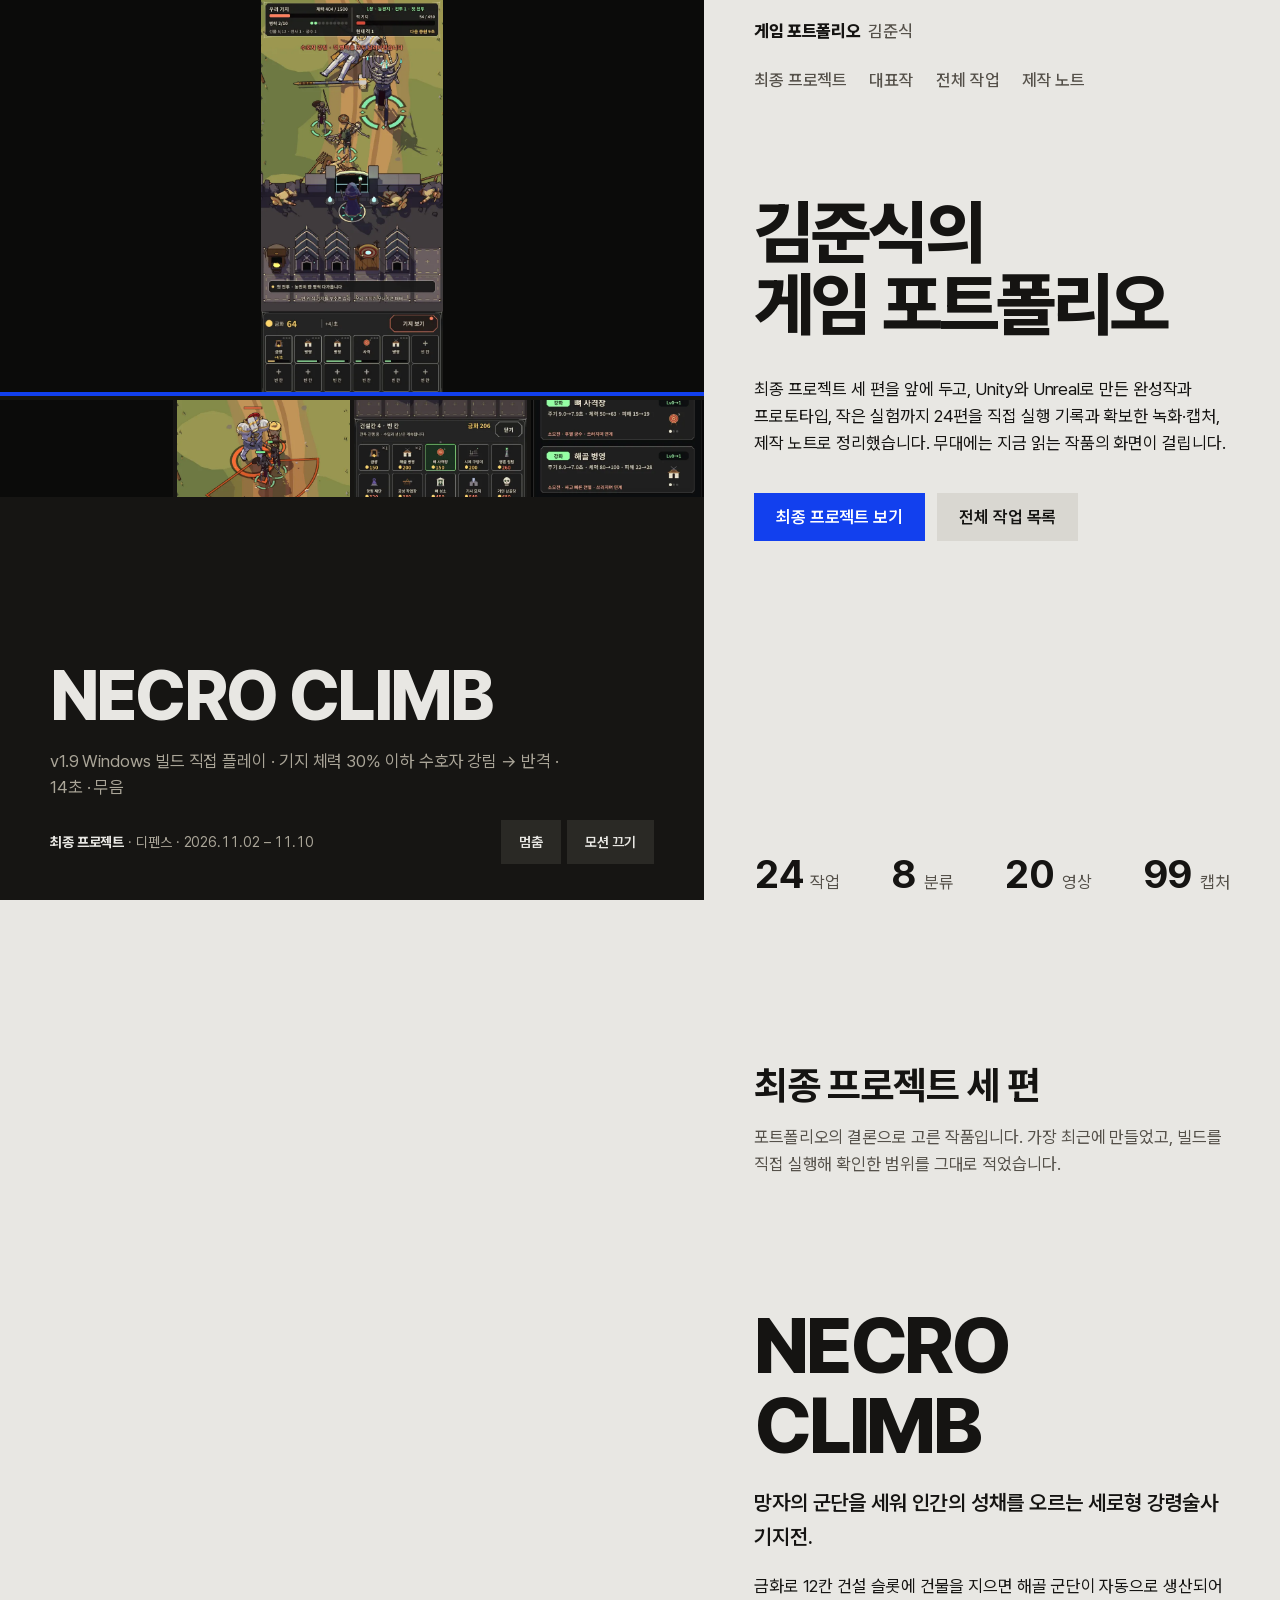
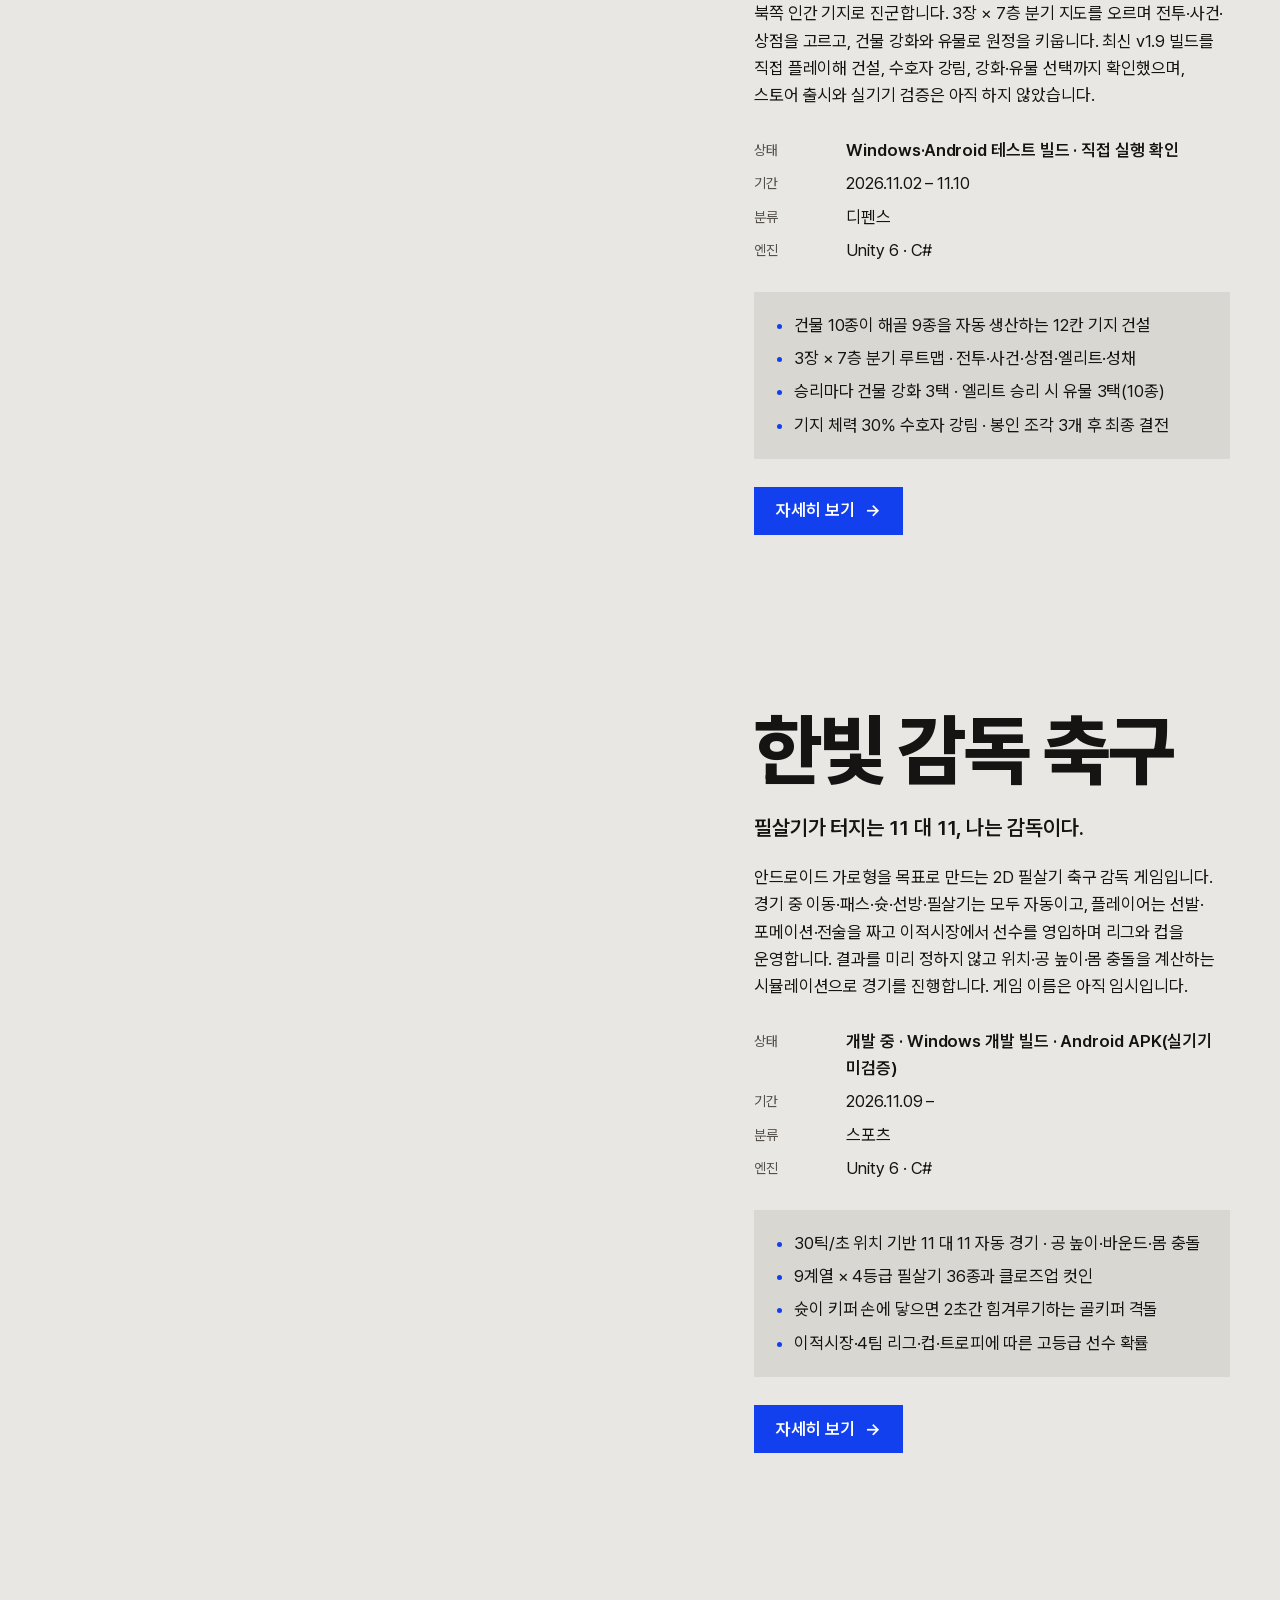
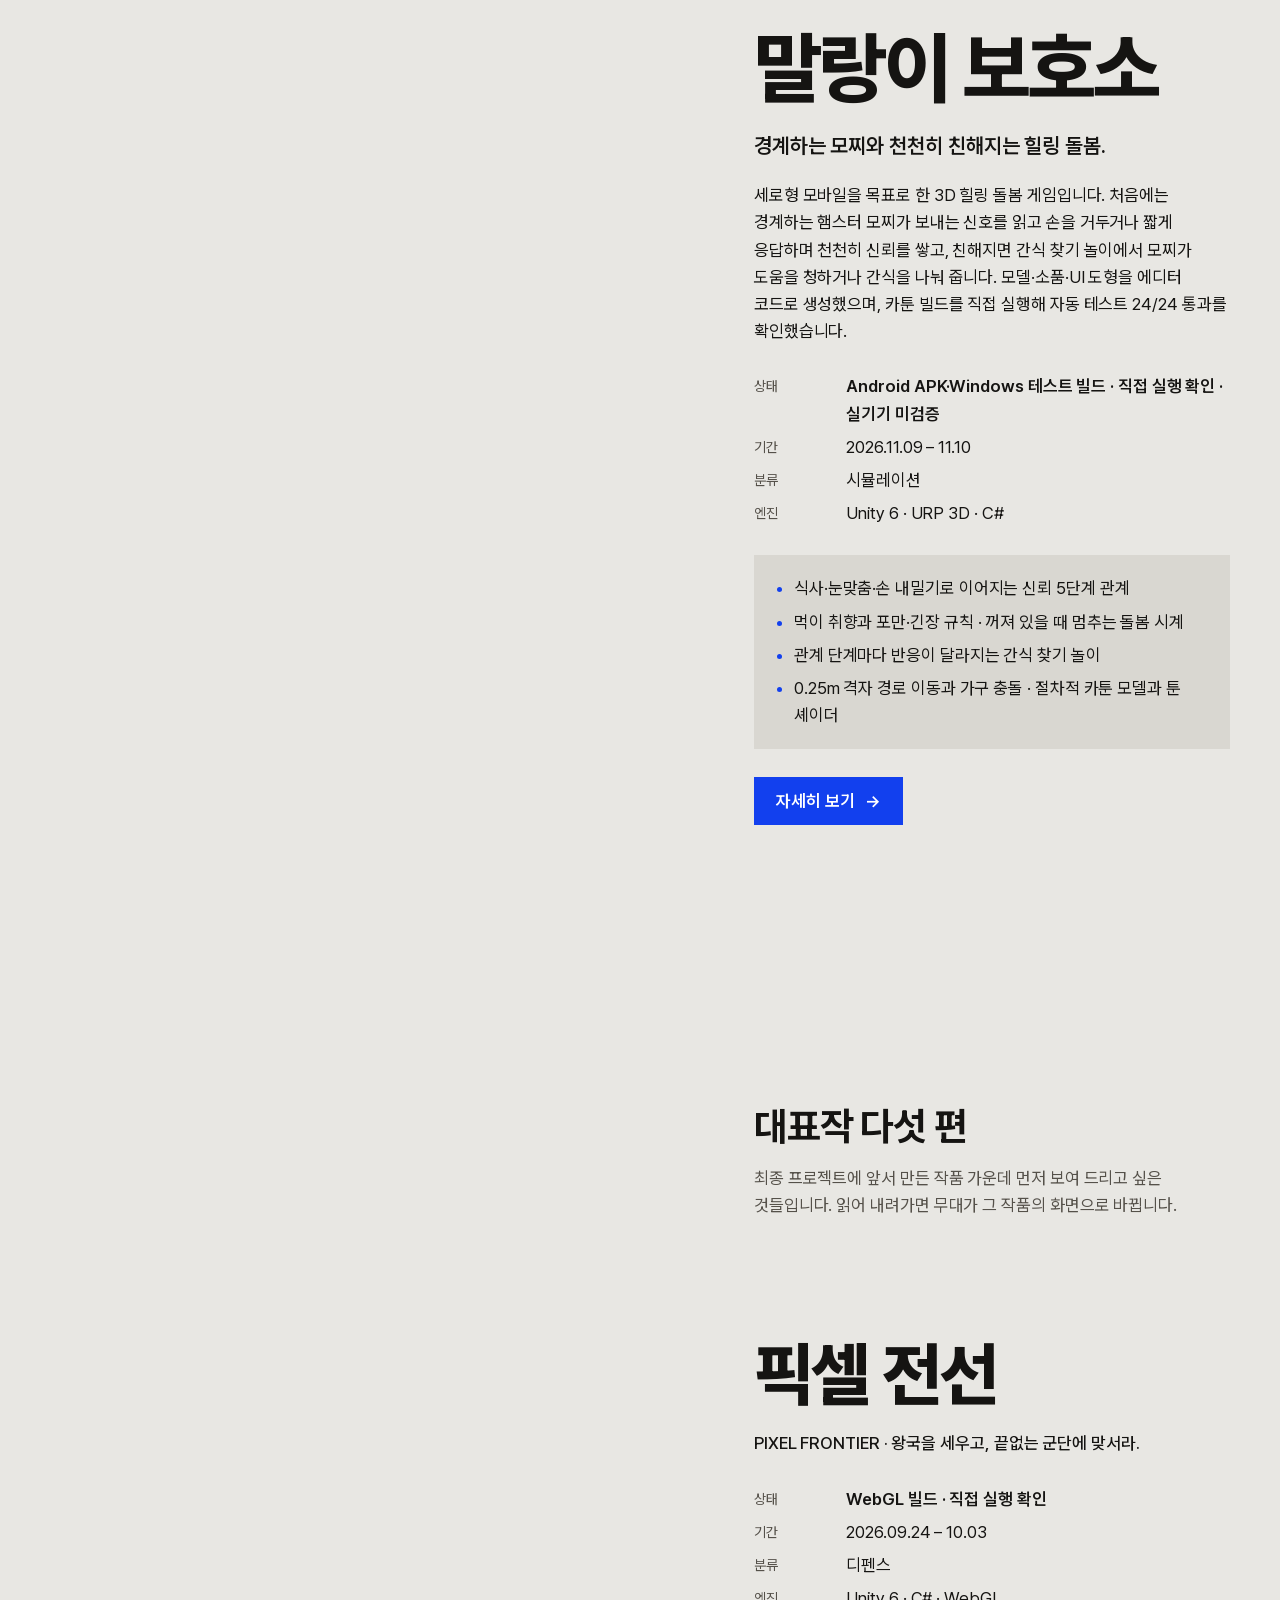
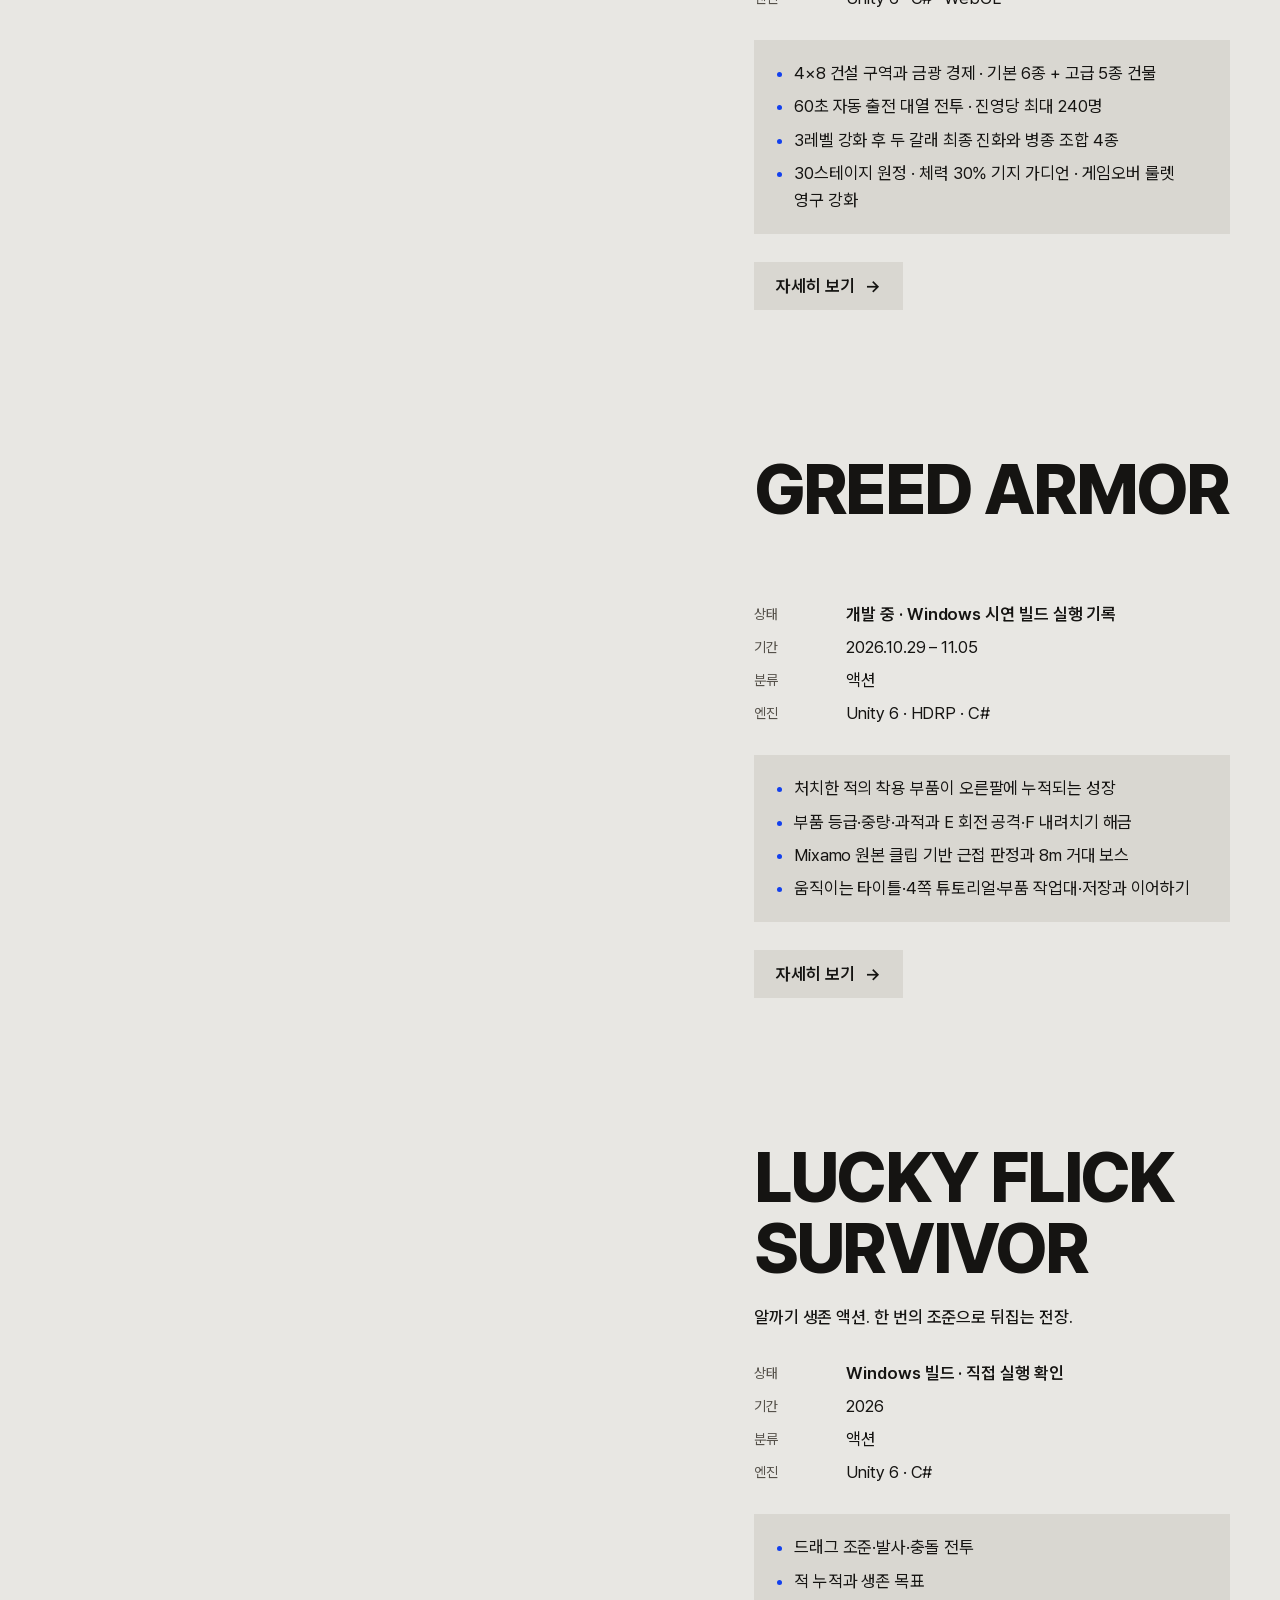
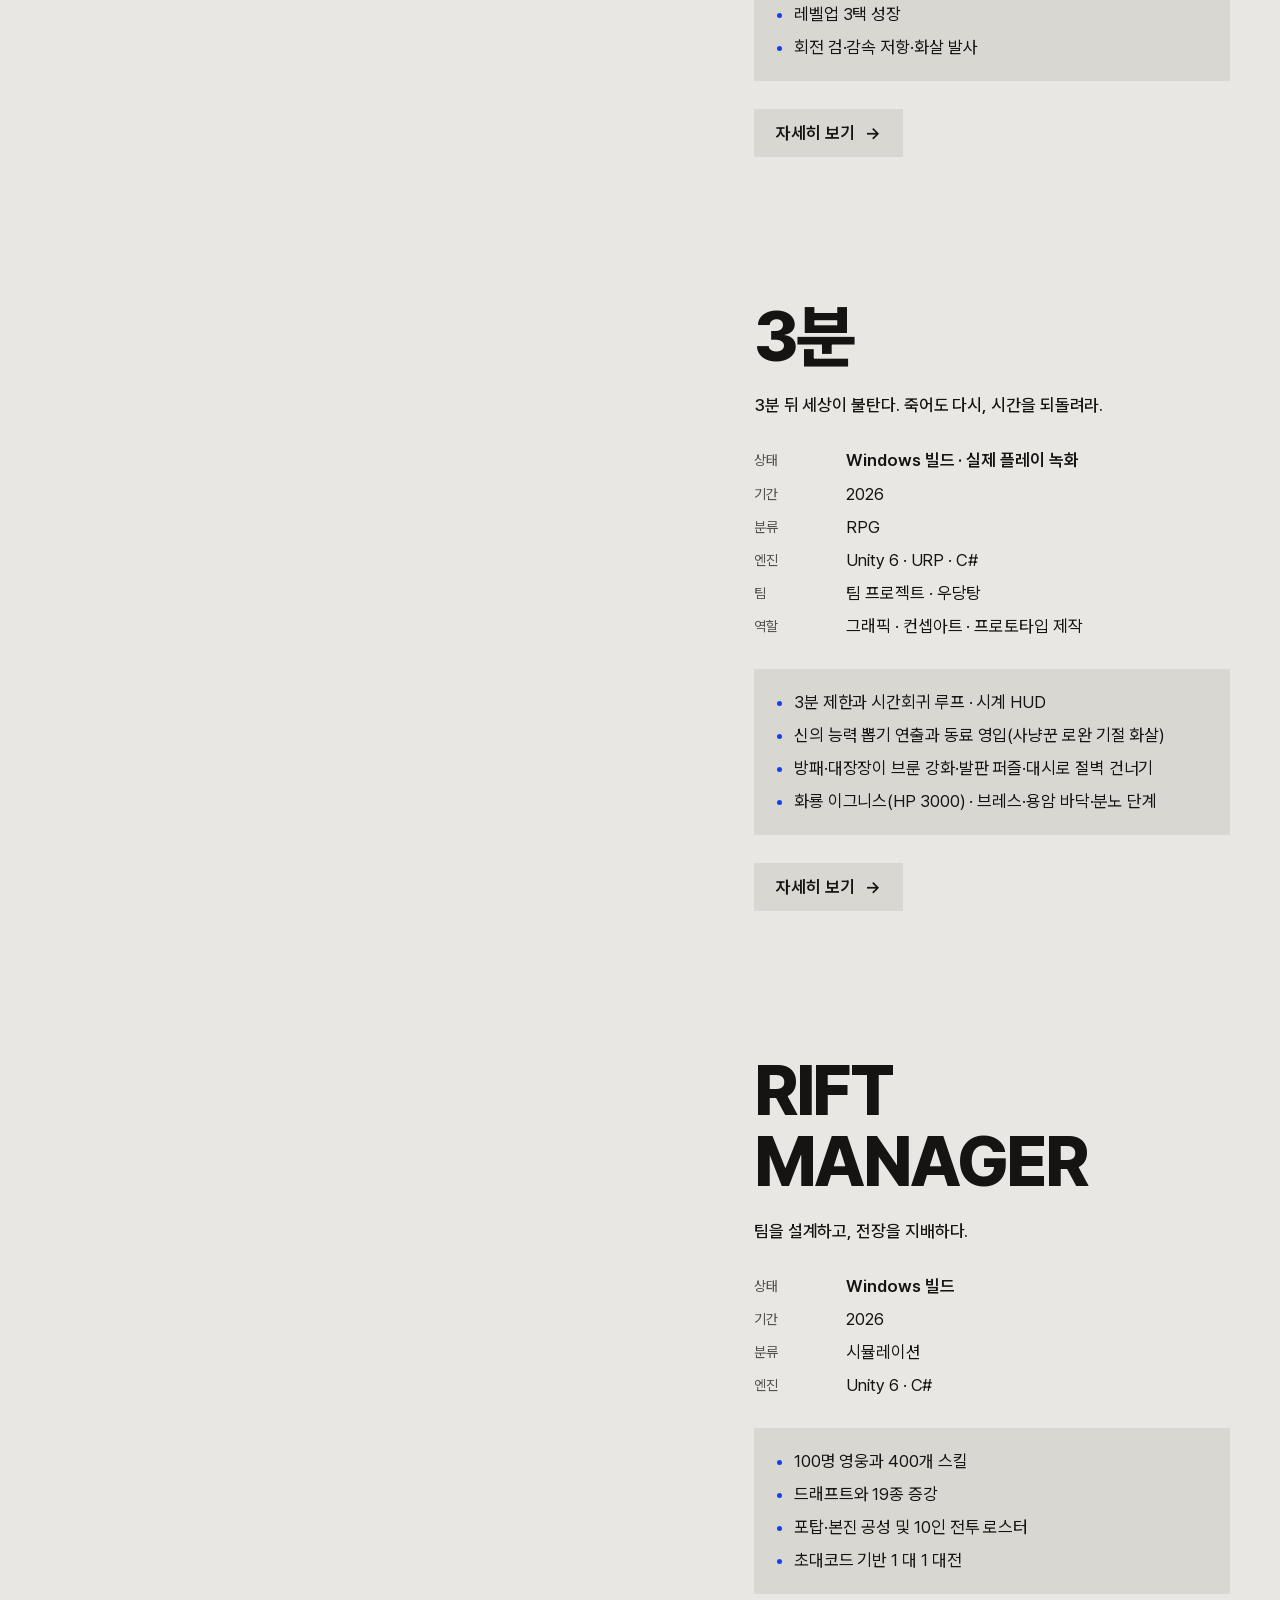
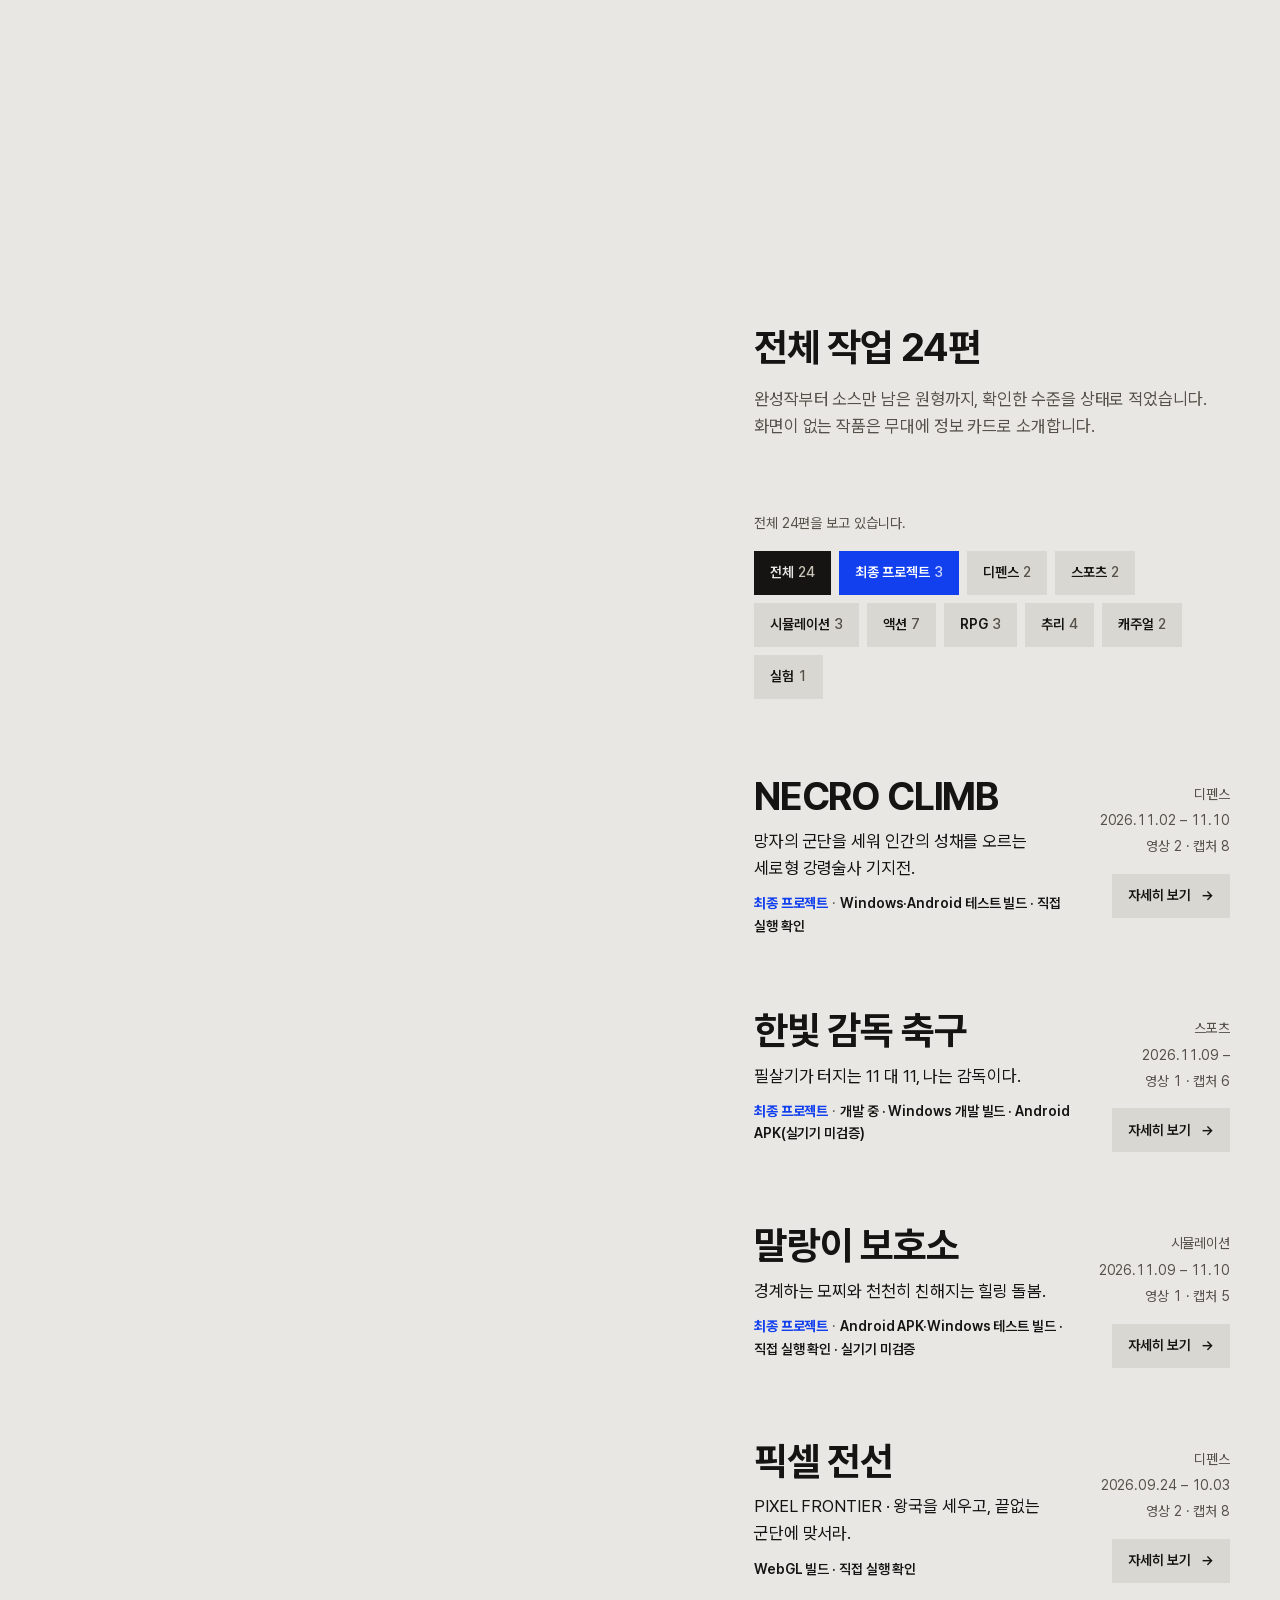
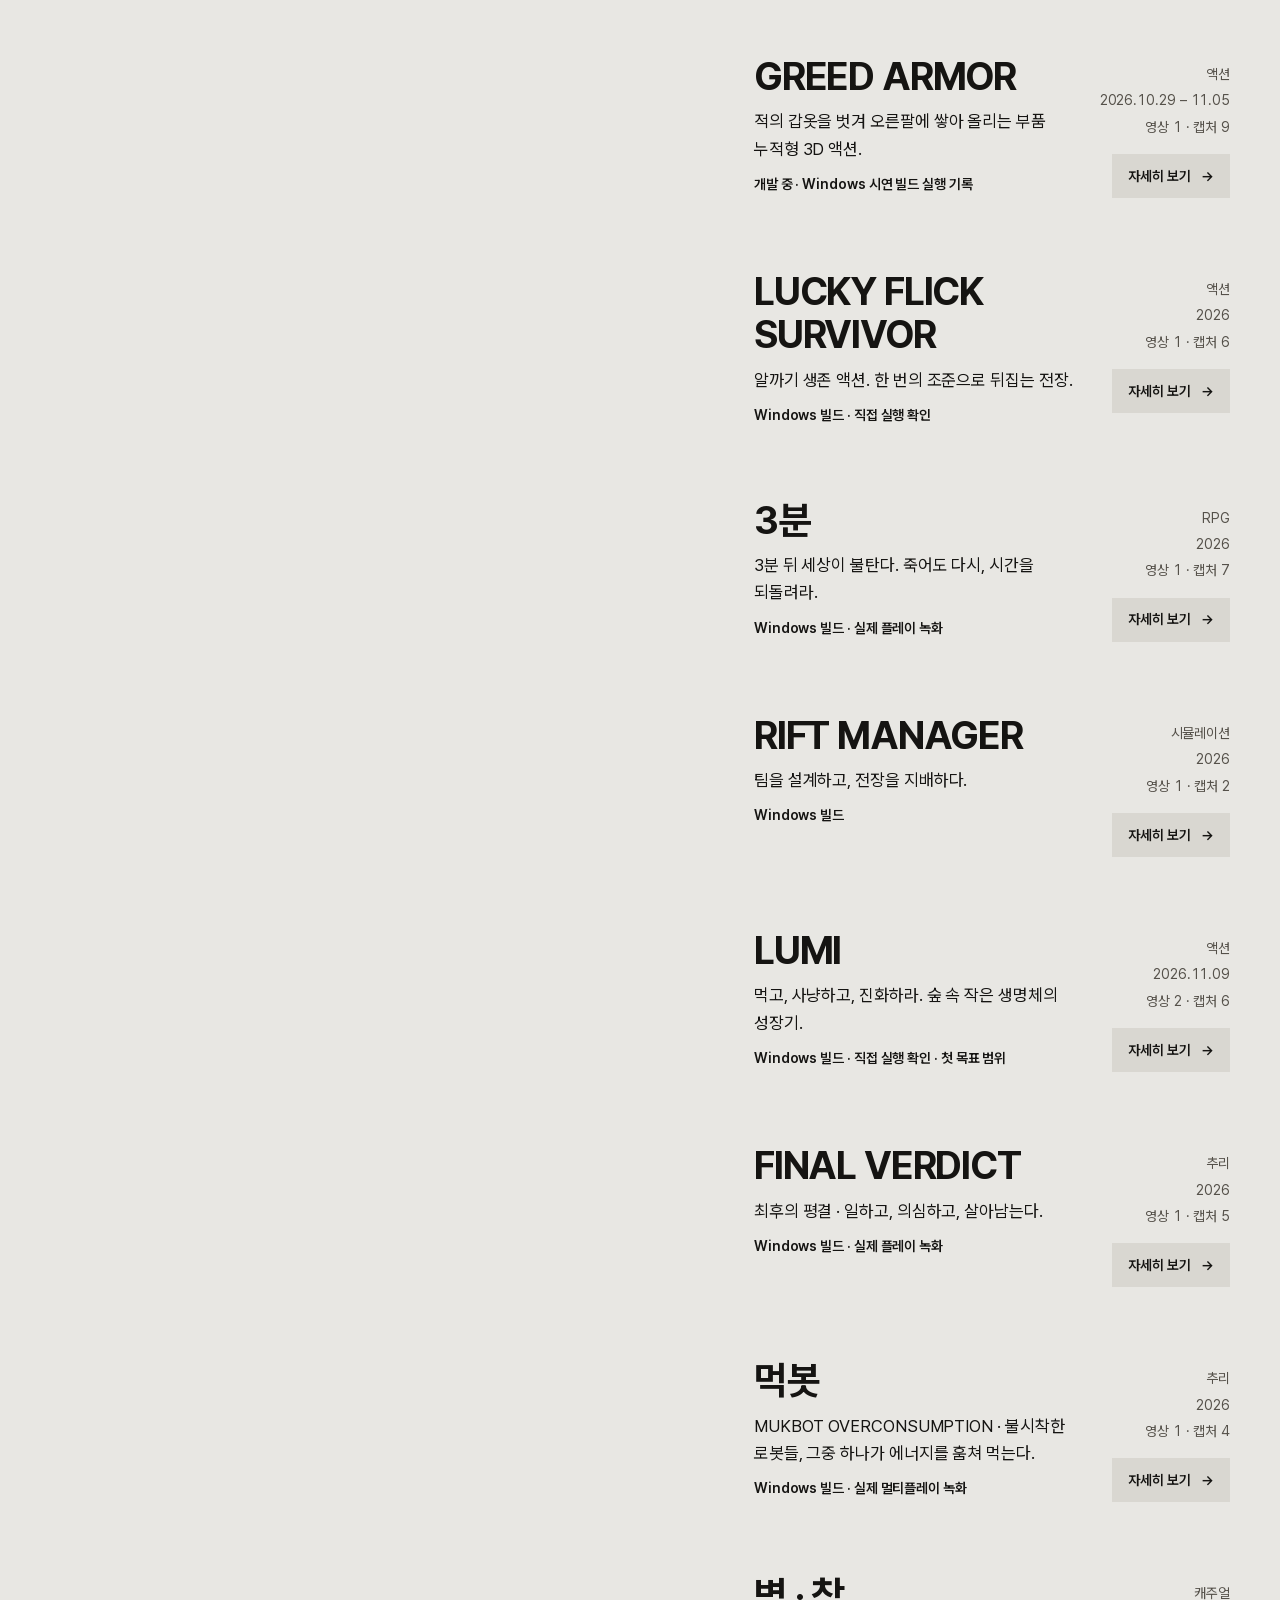
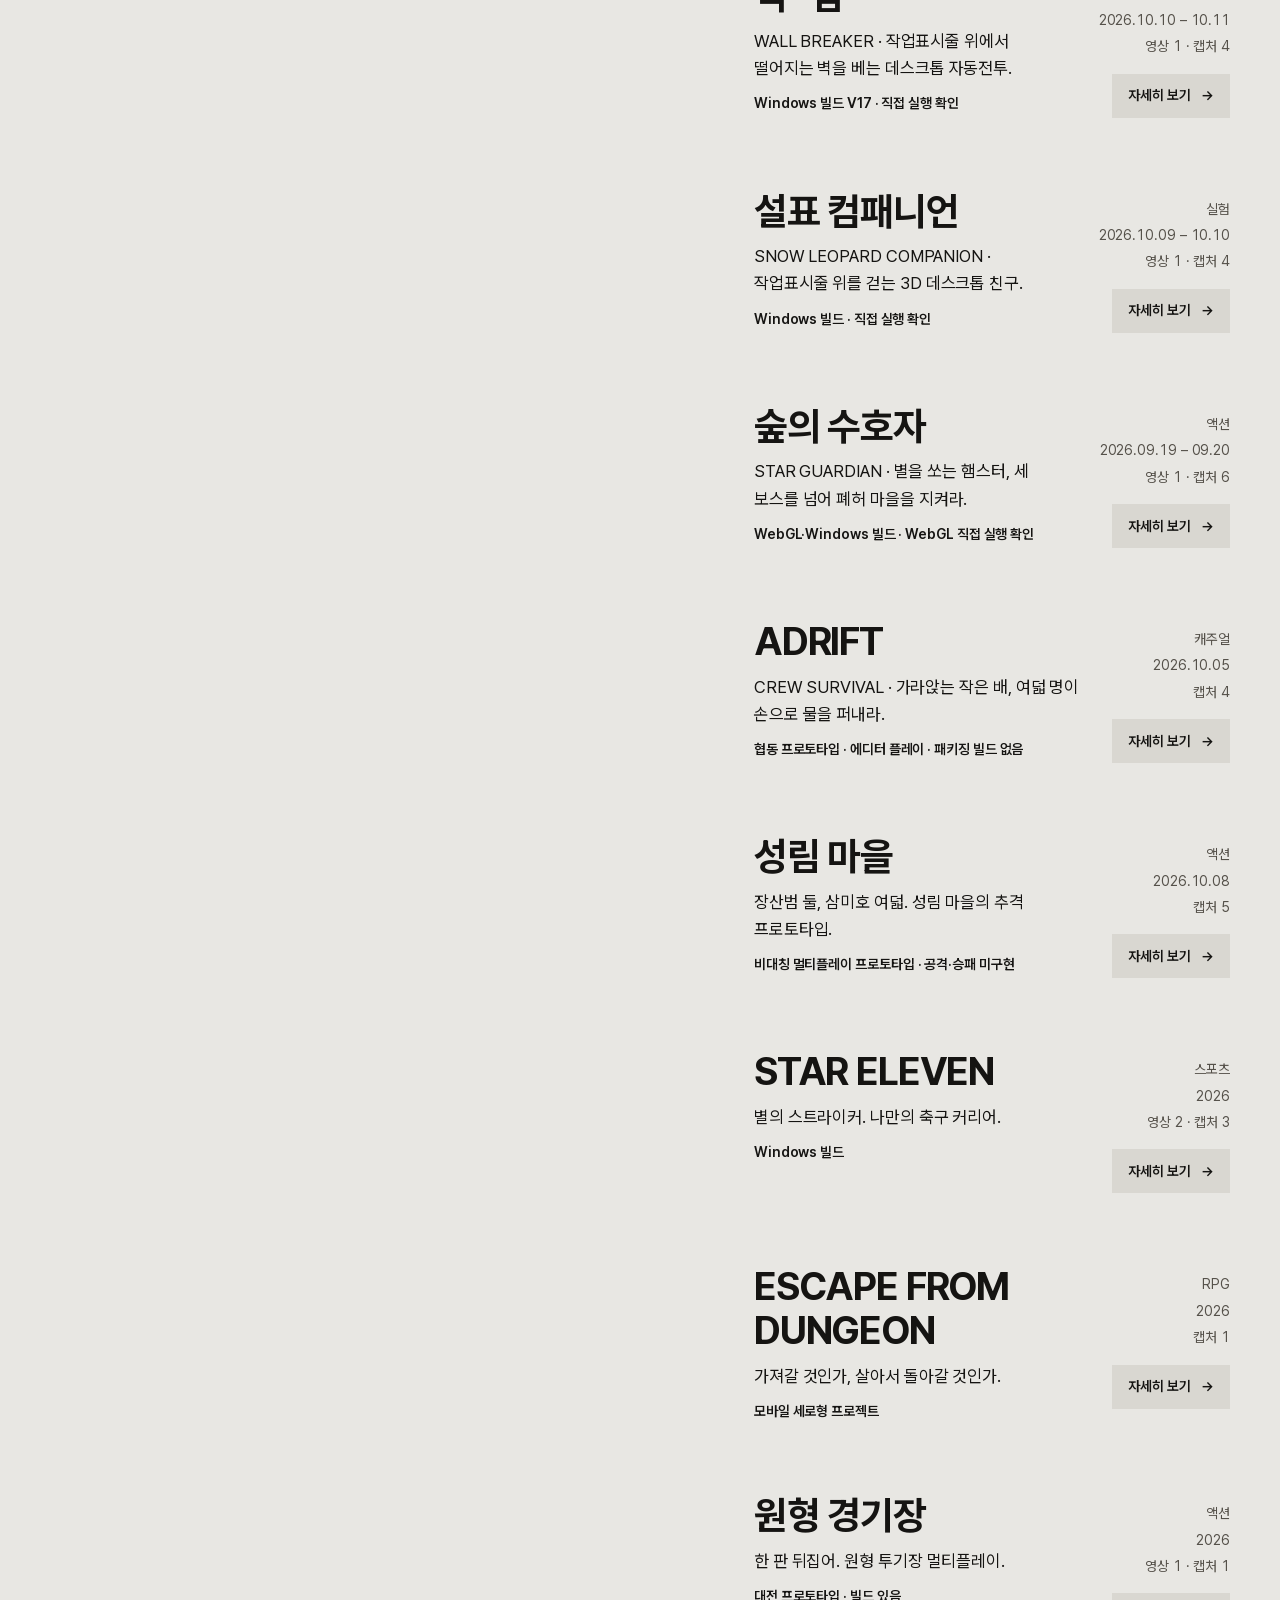
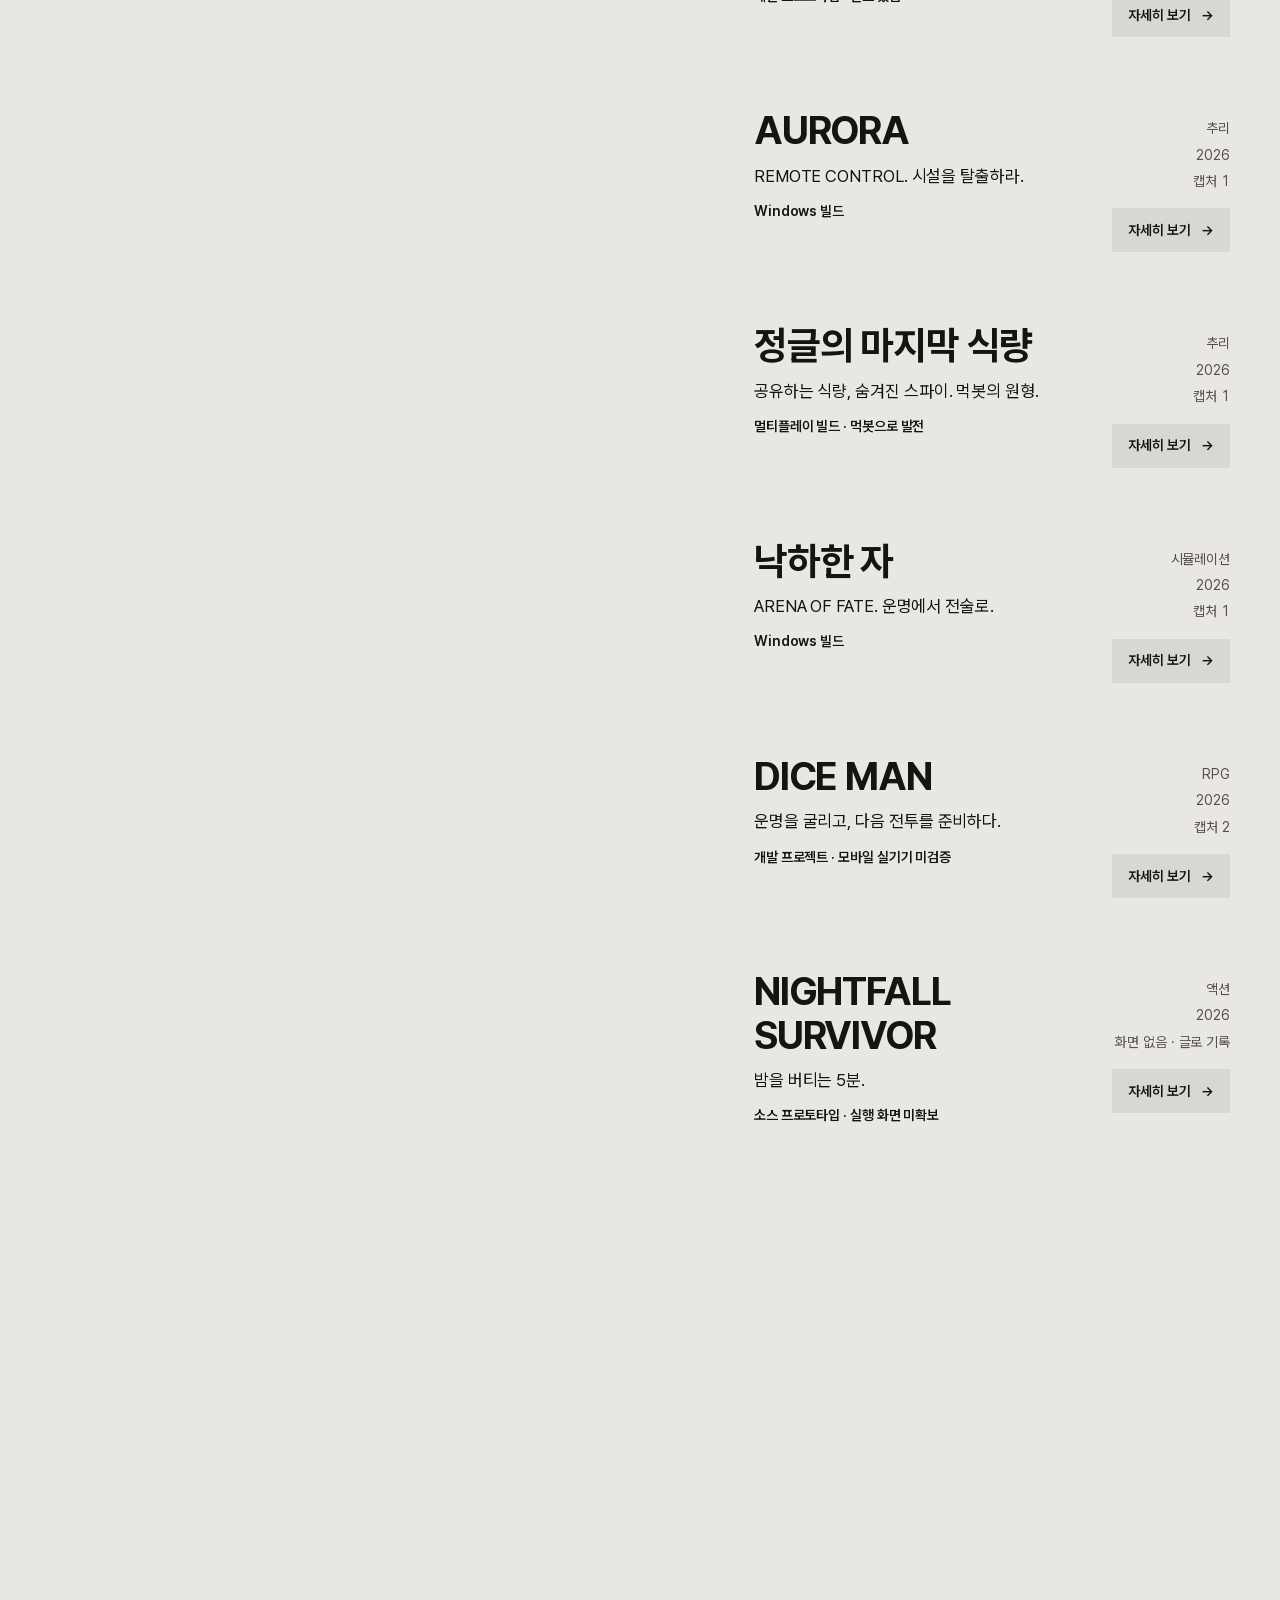
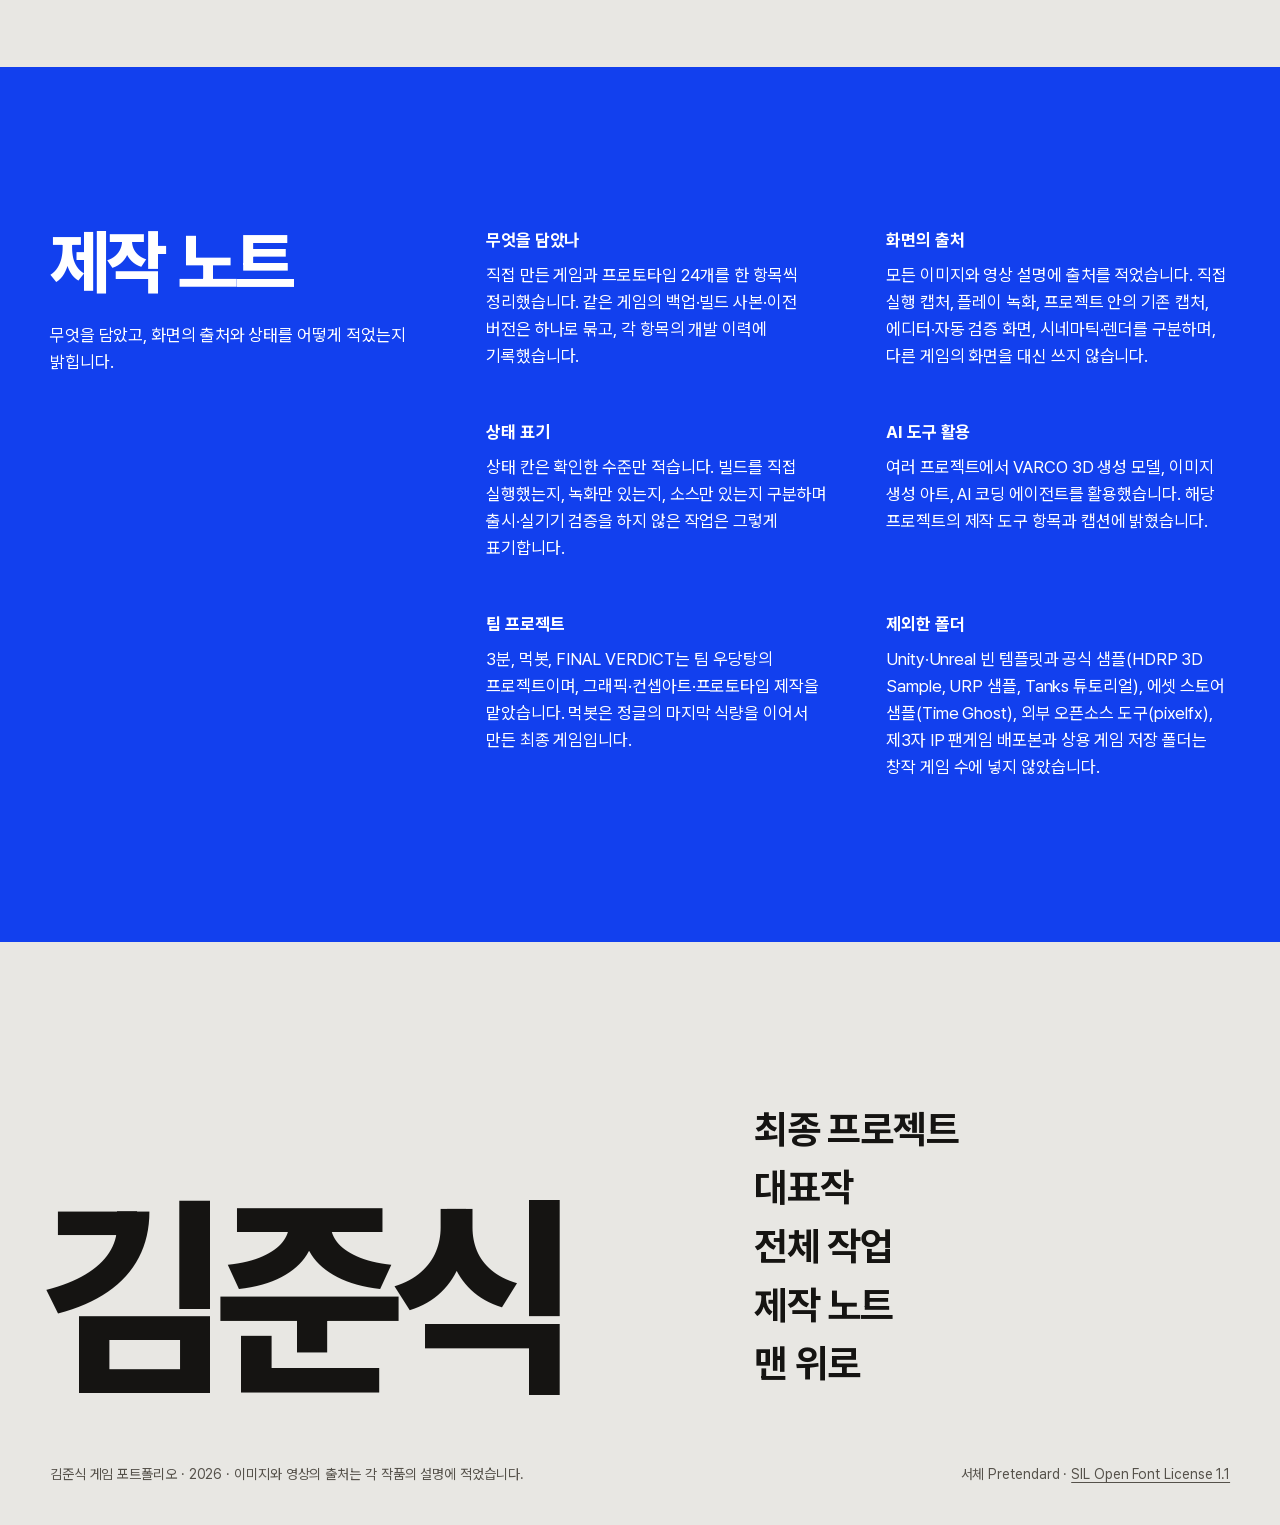
==== commit c11b7e6a: "Redesign portfolio with split stage motion and final projects" ====
--- a/index.html
+++ b/index.html
@@ -3,368 +3,165 @@
 <head>
   <meta charset="utf-8">
   <meta name="viewport" content="width=device-width, initial-scale=1">
-  <title>김준식 — JS / GAME ARCHIVE</title>
-  <meta name="description" content="게임을 만들고 플레이 가능한 세계로 완성하는 김준식의 게임 아카이브. 프로젝트, 실제 캡처, 제작 기록을 한곳에 모았습니다.">
-  <meta name="color-scheme" content="dark">
-  <meta name="theme-color" content="#101110">
+  <title>김준식 — 게임 포트폴리오</title>
+  <meta name="description" content="김준식의 게임 포트폴리오. 최종 프로젝트 세 편과 Unity·Unreal로 만든 게임·프로토타입 24편을 실제 플레이 녹화와 캡처, 제작 기록으로 소개합니다.">
+  <meta name="theme-color" content="#e8e7e3">
   <meta property="og:type" content="website">
   <meta property="og:locale" content="ko_KR">
-  <meta property="og:site_name" content="JS / GAME ARCHIVE">
-  <meta property="og:title" content="김준식 — JS / GAME ARCHIVE">
-  <meta property="og:description" content="직접 만든 게임과 프로토타입, 실제 캡처와 제작 기록을 모은 김준식의 게임 아카이브.">
+  <meta property="og:site_name" content="게임 포트폴리오">
+  <meta property="og:title" content="김준식 — 게임 포트폴리오">
+  <meta property="og:description" content="최종 프로젝트 세 편과 Unity·Unreal로 만든 게임·프로토타입 24편. 직접 실행 기록과 확보한 녹화·캡처, 제작 노트로 정리한 김준식의 게임 포트폴리오.">
   <meta property="og:url" content="https://q6330103q-ai.github.io/game-portfolio/">
-  <meta property="og:image" content="https://q6330103q-ai.github.io/game-portfolio/media/lucky-play.webp">
-  <meta property="og:image:alt" content="Lucky Flick Survivor 알까기 실제 플레이 화면">
+  <meta property="og:image" content="https://q6330103q-ai.github.io/game-portfolio/media/hanbit-clash.webp">
+  <meta property="og:image:width" content="1280">
+  <meta property="og:image:height" content="720">
+  <meta property="og:image:alt" content="한빛 감독 축구 실제 경기 캡처 · 골키퍼와 슈터의 필살기 격돌">
   <meta name="twitter:card" content="summary_large_image">
-  <meta name="twitter:title" content="김준식 — JS / GAME ARCHIVE">
-  <meta name="twitter:description" content="직접 만든 게임과 프로토타입, 실제 캡처와 제작 기록을 모은 김준식의 게임 아카이브.">
-  <meta name="twitter:image" content="https://q6330103q-ai.github.io/game-portfolio/media/lucky-play.webp">
-  <link rel="icon" type="image/svg+xml" href="data:image/svg+xml,%3Csvg%20xmlns='http://www.w3.org/2000/svg'%20viewBox='0%200%2064%2064'%3E%3Crect%20width='64'%20height='64'%20fill='%23101110'/%3E%3Ctext%20x='32'%20y='43'%20text-anchor='middle'%20font-family='monospace'%20font-size='26'%20font-weight='700'%20fill='%23d8ff36'%3EJS%3C/text%3E%3C/svg%3E">
+  <meta name="twitter:title" content="김준식 — 게임 포트폴리오">
+  <meta name="twitter:description" content="최종 프로젝트 세 편과 Unity·Unreal로 만든 게임·프로토타입 24편. 직접 실행 기록과 확보한 녹화·캡처, 제작 노트로 정리한 김준식의 게임 포트폴리오.">
+  <meta name="twitter:image" content="https://q6330103q-ai.github.io/game-portfolio/media/hanbit-clash.webp">
+  <link rel="icon" type="image/svg+xml" href="data:image/svg+xml,%3Csvg%20xmlns='http://www.w3.org/2000/svg'%20viewBox='0%200%2064%2064'%3E%3Crect%20width='64'%20height='64'%20fill='%231240ee'/%3E%3Ctext%20x='32'%20y='45'%20text-anchor='middle'%20font-family='sans-serif'%20font-size='34'%20font-weight='800'%20fill='%23ffffff'%3E%EA%B2%8C%3C/text%3E%3C/svg%3E">
+  <link rel="stylesheet" href="fonts/pretendard-variable.css">
   <link rel="stylesheet" href="styles.css">
+  <script>
+    (function (d) {
+      d.classList.add('js');
+      var mode = 'on';
+      try {
+        var saved = localStorage.getItem('gp-motion');
+        if (saved === 'on' || saved === 'off') mode = saved;
+        else if (window.matchMedia('(prefers-reduced-motion: reduce)').matches) mode = 'off';
+      } catch (e) {
+        if (window.matchMedia('(prefers-reduced-motion: reduce)').matches) mode = 'off';
+      }
+      d.setAttribute('data-motion', mode);
+    })(document.documentElement);
+  </script>
   <script src="games.js" defer></script>
   <script src="app.js" defer></script>
 </head>
 <body>
-  <a class="skip-link" href="#main">본문으로 건너뛰기</a>
+  <a class="skip" href="#main">본문으로 건너뛰기</a>
+  <div class="progress" aria-hidden="true"><span class="progress__bar" id="progressBar"></span></div>
 
-  <div class="pointer-glow" id="pointerGlow" aria-hidden="true"></div>
-  <div class="scroll-progress" aria-hidden="true">
-    <span class="scroll-progress__bar" id="scrollProgress"></span>
-  </div>
+  <div class="split" id="top">
+    <header class="bar">
+      <a class="bar__mark" href="#top"><span class="bar__title">게임 포트폴리오</span> <span class="bar__name">김준식</span></a>
+      <nav class="bar__nav" aria-label="주요 섹션">
+        <a href="#final">최종 프로젝트</a>
+        <a href="#featured">대표작</a>
+        <a href="#archive">전체 작업</a>
+        <a href="#notes">제작 노트</a>
+      </nav>
+    </header>
 
-  <header class="site-header" id="siteHeader">
-    <div class="shell site-header__inner">
-      <a class="wordmark" href="#top" aria-label="JS 게임 아카이브, 맨 위로">
-        <span class="wordmark__mark">JS</span>
-        <span class="wordmark__slash" aria-hidden="true">/</span>
-        <span class="wordmark__text">GAME ARCHIVE</span>
-      </a>
-
-      <nav class="site-nav" aria-label="주요 섹션">
-        <a href="#projects">프로젝트</a>
-        <a href="#showreel">쇼릴</a>
-        <a href="#about">소개</a>
-      </nav>
-
-      <button class="motion-toggle" id="motionToggle" type="button" aria-pressed="true" aria-label="전체 모션 끄기">
-        <span class="motion-toggle__dot" aria-hidden="true"></span>
-        <span class="motion-toggle__text">모션 <span id="motionState">ON</span></span>
-      </button>
-      <span class="sr-only" id="motionAnnounce" role="status" aria-live="polite"></span>
-    </div>
-  </header>
-
-  <main id="main">
-    <div class="shell">
-      <div class="data-notice" id="dataNotice" role="alert" hidden>
-        <div class="data-notice__copy">
-          <p class="data-notice__label">ARCHIVE / ERROR</p>
-          <p class="data-notice__text" id="dataNoticeText">프로젝트 데이터를 불러오지 못했습니다.</p>
-        </div>
-        <button class="data-notice__retry" id="dataRetry" type="button">페이지 새로고침</button>
+    <aside class="stage" id="stage" aria-label="무대: 지금 읽는 작품의 화면">
+      <div class="stage__screen" id="stageScreen">
+        <div class="stage__layer is-on"></div>
+        <div class="stage__layer"></div>
+        <span class="stage__timer" id="stageTimer" aria-hidden="true"></span>
       </div>
-    </div>
-
-    <section class="hero" id="top" aria-labelledby="heroTitle">
-      <div class="hero__grid" aria-hidden="true"></div>
-      <div class="shell hero__inner">
-        <div class="hero__copy">
-          <p class="hero__kicker">
-            <span class="hero__kicker-line" aria-hidden="true"></span>
-            <span>PLAY. BUILD. REPEAT.</span>
-            <span class="hero__kicker-meta">GAME ARCHIVE / 2026</span>
-          </p>
-          <h1 id="heroTitle">
-            내가 만든 세계,<br>
-            <span class="hero__phrase"><span class="hero__accent">플레이</span>로</span>
-            <span class="hero__phrase">이어지다.</span>
-          </h1>
-          <p class="hero__lede">
-            기획에서 멈추지 않고 직접 플레이할 수 있는 형태까지 만듭니다.
-            완성된 게임, 진행 중인 프로토타입, 작은 기술 실험을 한 아카이브에 기록합니다.
-          </p>
-          <div class="hero__actions">
-            <a class="button button--lime" href="#projects">프로젝트 둘러보기 <span aria-hidden="true">↘</span></a>
-            <a class="button button--ghost" href="#showreel">쇼릴 보기</a>
-          </div>
-          <dl class="hero__stats" aria-label="아카이브 통계">
-            <div class="hero__stat">
-              <dt>프로젝트 <span>PROJECTS</span></dt>
-              <dd data-stat="projects">—</dd>
-            </div>
-            <div class="hero__stat">
-              <dt>카테고리 <span>CATEGORIES</span></dt>
-              <dd data-stat="categories">—</dd>
-            </div>
-            <div class="hero__stat">
-              <dt>이미지 <span>IMAGES</span></dt>
-              <dd data-stat="images">—</dd>
-            </div>
-            <div class="hero__stat">
-              <dt>영상 <span>VIDEOS</span></dt>
-              <dd data-stat="videos">—</dd>
-            </div>
-          </dl>
-        </div>
-
-        <div class="hero__visual" data-motion-scope aria-hidden="true">
-          <div class="hero__orbit hero__orbit--a"></div>
-          <div class="hero__orbit hero__orbit--b"></div>
-          <div class="hero__stage" id="heroStage">
-            <figure class="stage-card stage-card--a">
-              <div class="stage-card__float">
-                <div class="stage-card__frame stage-card__frame--type">
-                  <span class="stage-card__tag">JS / ARCHIVE</span>
-                  <span class="stage-card__type"><span>PLAY.</span><span>BUILD.</span><span>REPEAT.</span></span>
-                  <span class="stage-card__label"><span>SELECTED WORK</span><span>2026</span></span>
-                </div>
-              </div>
-            </figure>
-            <figure class="stage-card stage-card--b">
-              <div class="stage-card__float">
-                <div class="stage-card__frame stage-card__frame--type">
-                  <span class="stage-card__tag">GAME DESIGN</span>
-                  <span class="stage-card__type"><span>PLAY.</span><span>BUILD.</span><span>REPEAT.</span></span>
-                  <span class="stage-card__label"><span>SELECTED WORK</span><span>2026</span></span>
-                </div>
-              </div>
-            </figure>
-            <figure class="stage-card stage-card--c">
-              <div class="stage-card__float">
-                <div class="stage-card__frame stage-card__frame--type">
-                  <span class="stage-card__tag">INTERACTIVE</span>
-                  <span class="stage-card__type"><span>PLAY.</span><span>BUILD.</span><span>REPEAT.</span></span>
-                  <span class="stage-card__label"><span>SELECTED WORK</span><span>2026</span></span>
-                </div>
-              </div>
-            </figure>
-          </div>
-          <p class="hero__caption" id="heroFrameCount">SELECTED FRAMES / 00</p>
-        </div>
-      </div>
-
-      <div class="marquee" data-motion-scope aria-hidden="true">
-        <div class="marquee__track">
-          <div class="marquee__group">
-            <span class="marquee__item">PLAY.</span><span class="marquee__dot"></span>
-            <span class="marquee__item">BUILD.</span><span class="marquee__dot"></span>
-            <span class="marquee__item">REPEAT.</span><span class="marquee__dot"></span>
-            <span class="marquee__item">PLAY.</span><span class="marquee__dot"></span>
-            <span class="marquee__item">BUILD.</span><span class="marquee__dot"></span>
-            <span class="marquee__item">REPEAT.</span><span class="marquee__dot"></span>
-          </div>
-          <div class="marquee__group">
-            <span class="marquee__item">PLAY.</span><span class="marquee__dot"></span>
-            <span class="marquee__item">BUILD.</span><span class="marquee__dot"></span>
-            <span class="marquee__item">REPEAT.</span><span class="marquee__dot"></span>
-            <span class="marquee__item">PLAY.</span><span class="marquee__dot"></span>
-            <span class="marquee__item">BUILD.</span><span class="marquee__dot"></span>
-            <span class="marquee__item">REPEAT.</span><span class="marquee__dot"></span>
+      <div class="stage__strip" id="stageStrip"></div>
+      <div class="stage__meta">
+        <div class="stage__mask"><p class="stage__title" id="stageTitle">게임 포트폴리오</p></div>
+        <p class="stage__caption" id="stageCaption">작품 데이터를 불러오는 중입니다.</p>
+        <div class="stage__foot">
+          <p class="stage__where" id="stageWhere"></p>
+          <div class="stage__ctrl">
+            <button class="stage__btn" id="stageToggle" type="button" aria-pressed="false">멈춤</button>
+            <button class="stage__btn" id="motionToggle" type="button">모션 끄기</button>
           </div>
         </div>
       </div>
-    </section>
+    </aside>
 
-    <section class="section projects" id="projects" aria-labelledby="projectsTitle">
-      <div class="shell">
-        <header class="section-head" data-reveal>
-          <p class="section-index">01 / SELECTED WORK</p>
-          <div class="section-head__row">
-            <h2 id="projectsTitle">대표 프로젝트</h2>
-            <p class="section-head__note">직접 만들고 다듬은 세계.<br>카드를 열어 제작 정보와 실제 캡처를 확인하세요.</p>
-          </div>
+    <main class="column" id="main">
+      <section class="hero" aria-labelledby="heroTitle">
+        <h1 class="hero__title" id="heroTitle">
+          <span class="line"><span data-line style="--i:0">김준식의</span></span>
+          <span class="line"><span data-line style="--i:1">게임 포트폴리오</span></span>
+        </h1>
+        <p class="hero__lede" id="heroLede" data-load style="--d:380ms">Unity와 Unreal로 만든 완성작과 프로토타입, 작은 실험까지 <span id="heroCount">24</span>편을 직접 실행 기록과 확보한 녹화·캡처, 제작 노트로 정리했습니다. 무대에는 지금 읽는 작품의 화면이 걸립니다.</p>
+        <div class="hero__act" data-load style="--d:470ms">
+          <a class="btn btn--accent" href="#final">최종 프로젝트 보기</a>
+          <a class="btn btn--quiet" href="#archive">전체 작업 목록</a>
+        </div>
+        <p class="hero__facts" id="heroFacts" data-load style="--d:560ms">
+          <span><strong data-fact="games">24</strong> 작업</span>
+          <span><strong data-fact="cats">8</strong> 분류</span>
+          <span><strong data-fact="videos">20</strong> 영상</span>
+          <span><strong data-fact="images">99</strong> 캡처</span>
+        </p>
+        <p class="hero__error" id="dataError" role="alert" hidden>작품 데이터를 불러오지 못했습니다. 페이지를 새로고침해 주세요.</p>
+      </section>
+
+      <section class="final" id="final" aria-labelledby="finalTitle">
+        <header class="sec-head" data-reveal>
+          <h2 id="finalTitle">최종 프로젝트 <span id="finalCount">세</span> 편</h2>
+          <p>포트폴리오의 결론으로 고른 작품입니다. 가장 최근에 만들었고, 빌드를 직접 실행해 확인한 범위를 그대로 적었습니다.</p>
         </header>
+        <div class="final__list" id="finalList"></div>
+      </section>
 
-        <div class="featured-grid" id="featuredGrid" aria-busy="true">
-          <article class="skeleton-card skeleton-card--lead" aria-hidden="true">
-            <div class="skeleton-card__media"></div>
-            <div class="skeleton-card__body">
-              <span class="skeleton-line skeleton-line--short"></span>
-              <span class="skeleton-line skeleton-line--title"></span>
-              <span class="skeleton-line"></span>
-            </div>
-          </article>
-          <article class="skeleton-card" aria-hidden="true">
-            <div class="skeleton-card__media"></div>
-            <div class="skeleton-card__body">
-              <span class="skeleton-line skeleton-line--short"></span>
-              <span class="skeleton-line skeleton-line--title"></span>
-            </div>
-          </article>
-          <article class="skeleton-card" aria-hidden="true">
-            <div class="skeleton-card__media"></div>
-            <div class="skeleton-card__body">
-              <span class="skeleton-line skeleton-line--short"></span>
-              <span class="skeleton-line skeleton-line--title"></span>
-            </div>
-          </article>
+      <section class="featured" id="featured" aria-labelledby="featuredTitle">
+        <header class="sec-head" data-reveal>
+          <h2 id="featuredTitle">대표작 <span id="featuredCount">다섯</span> 편</h2>
+          <p>최종 프로젝트에 앞서 만든 작품 가운데 먼저 보여 드리고 싶은 것들입니다. 읽어 내려가면 무대가 그 작품의 화면으로 바뀝니다.</p>
+        </header>
+        <div class="featured__list" id="featuredList"></div>
+      </section>
+
+      <section class="archive" id="archive" aria-labelledby="archiveTitle">
+        <header class="sec-head" data-reveal>
+          <h2 id="archiveTitle">전체 작업 <span id="archiveTotal">24</span>편</h2>
+          <p>완성작부터 소스만 남은 원형까지, 확인한 수준을 상태로 적었습니다. 화면이 없는 작품은 무대에 정보 카드로 소개합니다.</p>
+        </header>
+        <p class="archive__status" id="archiveStatus" role="status" aria-live="polite"></p>
+        <div class="filters" id="filters" role="group" aria-label="분류로 거르기"></div>
+        <div class="archive__list" id="archiveList"></div>
+        <div class="archive__empty" id="archiveEmpty" hidden>
+          <p>이 분류에는 작업이 없습니다.</p>
+          <button class="btn btn--quiet" type="button" id="emptyReset">전체 보기</button>
         </div>
+      </section>
+    </main>
+  </div>
 
-        <section class="archive" aria-labelledby="archiveTitle">
-          <div class="archive__head">
-            <div>
-              <p class="section-index">02 / FULL ARCHIVE</p>
-              <h2 id="archiveTitle">전체 프로젝트</h2>
-            </div>
-            <p class="archive__meta" id="archiveMeta" role="status" aria-live="polite">아카이브 불러오는 중</p>
-          </div>
+  <section class="notes" id="notes" aria-labelledby="notesTitle">
+    <div class="notes__inner">
+      <header class="notes__head" data-reveal>
+        <h2 id="notesTitle">제작 노트</h2>
+        <p>무엇을 담았고, 화면의 출처와 상태를 어떻게 적었는지 밝힙니다.</p>
+      </header>
+      <div class="notes__grid" id="notesList"></div>
+    </div>
+  </section>
 
-          <div class="archive-controls">
-            <div class="search">
-              <label class="search__label" for="projectSearch">SEARCH PROJECTS</label>
-              <div class="search__field">
-                <span class="search__icon" aria-hidden="true">⌕</span>
-                <input id="projectSearch" type="search" placeholder="제목, 엔진, 키워드로 검색" autocomplete="off" spellcheck="false">
-              </div>
-            </div>
-
-            <div class="filter" id="categoryFilters" role="group" aria-label="카테고리 필터" aria-busy="true"></div>
-
-            <button class="reset-filters" id="resetFilters" type="button" hidden>필터 초기화</button>
-          </div>
-
-          <div class="project-grid" id="projectGrid" aria-busy="true">
-            <article class="skeleton-card" aria-hidden="true">
-              <div class="skeleton-card__media"></div>
-              <div class="skeleton-card__body">
-                <span class="skeleton-line skeleton-line--short"></span>
-                <span class="skeleton-line skeleton-line--title"></span>
-              </div>
-            </article>
-            <article class="skeleton-card" aria-hidden="true">
-              <div class="skeleton-card__media"></div>
-              <div class="skeleton-card__body">
-                <span class="skeleton-line skeleton-line--short"></span>
-                <span class="skeleton-line skeleton-line--title"></span>
-              </div>
-            </article>
-            <article class="skeleton-card" aria-hidden="true">
-              <div class="skeleton-card__media"></div>
-              <div class="skeleton-card__body">
-                <span class="skeleton-line skeleton-line--short"></span>
-                <span class="skeleton-line skeleton-line--title"></span>
-              </div>
-            </article>
-          </div>
-
-          <div class="empty-state" id="archiveEmpty" hidden>
-            <p class="empty-state__code">NO RESULTS / 00</p>
-            <h3 id="emptyTitle">조건에 맞는 프로젝트가 없습니다.</h3>
-            <p id="emptyText">검색어를 줄이거나 다른 카테고리를 선택해 보세요.</p>
-            <button class="button button--lime empty-state__reset" id="emptyReset" type="button">전체 프로젝트 보기</button>
-          </div>
-        </section>
-      </div>
-    </section>
-
-    <section class="section showreel" id="showreel" aria-labelledby="showreelHeading">
-      <div class="shell">
-        <header class="section-head" data-reveal>
-          <p class="section-index">03 / SHOWREEL</p>
-          <div class="section-head__row">
-            <h2 id="showreelHeading">쇼릴</h2>
-            <p class="section-head__note">실제로 등록된 영상만 모았습니다.<br>플레이 녹화, 프로모, 개발 캡처, 실험 영상을 구분해 표시합니다.</p>
-          </div>
-        </header>
-
-        <div class="showreel__frame" data-motion-scope>
-          <div class="showreel__sidebar">
-            <p class="showreel__label">PLAYLIST <span id="showreelCount">[ 00 ]</span></p>
-            <div class="showreel__tabs" id="showreelTabs" role="tablist" aria-label="쇼릴 영상" aria-busy="true"></div>
-            <p class="showreel__hint" id="showreelHint">영상 목록을 불러오는 중입니다.</p>
-          </div>
-
-          <div class="showreel__main">
-            <div class="showreel__stage" id="showreelPanel" role="tabpanel" tabindex="0" aria-label="쇼릴 플레이어">
-              <div class="showreel__empty" id="showreelEmpty">
-                <p class="showreel__empty-code">SHOWREEL / 00</p>
-                <h3>등록된 영상을 확인하고 있습니다.</h3>
-                <p>실제 영상 데이터가 있을 때만 이곳에 플레이어가 표시됩니다.</p>
-              </div>
-              <video class="showreel__video" id="showreelVideo" controls playsinline preload="metadata" hidden></video>
-              <p class="showreel__error" id="showreelError" hidden>이 영상을 재생할 수 없습니다. 다른 영상을 선택해 주세요.</p>
-            </div>
-            <div class="showreel__meta" id="showreelMeta" hidden>
-              <div class="showreel__meta-copy">
-                <p class="showreel__meta-game" id="showreelGame"></p>
-                <h3 id="showreelVideoTitle"></h3>
-                <p id="showreelCaption"></p>
-              </div>
-              <p class="showreel__meta-count" id="showreelMetaCount"></p>
-            </div>
-          </div>
-        </div>
-      </div>
-    </section>
-  </main>
-
-  <footer class="footer" id="about" aria-labelledby="aboutTitle">
-    <div class="shell">
-      <div class="footer__grid">
-        <div class="footer__intro" data-reveal>
-          <p class="section-index">04 / PROCESS &amp; NOTES</p>
-          <h2 id="aboutTitle">작게 시작하고,<br>끝까지 <em>플레이</em>되게.</h2>
-          <p class="footer__lede">
-            아이디어를 작게 정의하고, 플레이 가능한 형태로 빌드한 뒤, 직접 플레이하며 다듬습니다.
-            완성도와 검증 수준이 다른 작업은 섞지 않고 상태를 그대로 기록합니다.
-          </p>
-          <ol class="process">
-            <li>
-              <span class="process__index">01</span>
-              <h3>IDEA</h3>
-              <p>핵심 재미와 범위를 작게 정의합니다.</p>
-            </li>
-            <li>
-              <span class="process__index">02</span>
-              <h3>BUILD</h3>
-              <p>직접 만질 수 있는 프로토타입으로 만듭니다.</p>
-            </li>
-            <li>
-              <span class="process__index">03</span>
-              <h3>PLAY</h3>
-              <p>플레이 감각을 확인하고 다시 다듬습니다.</p>
-            </li>
-          </ol>
-        </div>
-
-        <aside class="footer__notes" aria-labelledby="notesTitle" data-reveal>
-          <div class="notes__head">
-            <p class="section-index">NOTES / SCOPE &amp; PROVENANCE</p>
-            <h3 id="notesTitle">제작 노트</h3>
-          </div>
-          <div class="notes__legend" aria-label="노트 구분 안내">
-            <span class="note-badge note-badge--sample">샘플</span>
-            <span>공식 샘플·튜토리얼은 독립 창작 게임에서 제외합니다.</span>
-            <span class="note-badge note-badge--experiment">실험</span>
-            <span>실험·기술 데모는 완성 게임과 구분해 표시합니다.</span>
-          </div>
-          <ul class="notes-list" id="notesList" aria-busy="true"></ul>
-          <p class="notes-empty" id="notesEmpty">제작 노트를 불러오는 중입니다.</p>
-        </aside>
-      </div>
-
-      <div class="footer__bottom">
-        <p>© 2026 <span id="footerName">김준식</span> · JS / GAME ARCHIVE</p>
-        <p class="footer__disclaimer">이미지와 영상의 성격은 각 항목의 설명에 표시했습니다.</p>
-        <a class="footer__top" href="#top">BACK TO TOP <span aria-hidden="true">↑</span></a>
-      </div>
+  <footer class="foot" aria-labelledby="footName">
+    <div class="foot__main">
+      <p class="foot__name" id="footName">김준식</p>
+      <nav class="foot__nav" aria-label="바닥글 이동">
+        <a href="#final">최종 프로젝트</a>
+        <a href="#featured">대표작</a>
+        <a href="#archive">전체 작업</a>
+        <a href="#notes">제작 노트</a>
+        <a href="#top">맨 위로</a>
+      </nav>
+    </div>
+    <div class="foot__row">
+      <p>김준식 게임 포트폴리오 · 2026 · 이미지와 영상의 출처는 각 작품의 설명에 적었습니다.</p>
+      <p>서체 Pretendard · <a href="fonts/LICENSE.txt">SIL Open Font License 1.1</a></p>
     </div>
   </footer>
 
-  <dialog class="project-dialog" id="projectDialog" aria-label="프로젝트 상세">
-    <div class="dialog__shell">
-      <div class="dialog__bar">
-        <span class="dialog__eyebrow">PROJECT DOSSIER</span>
-        <button class="dialog__close" id="dialogClose" type="button" aria-label="프로젝트 상세 닫기">닫기 <span aria-hidden="true">×</span></button>
-      </div>
-      <div class="dialog__scroll" id="dialogScroll" tabindex="0" aria-label="프로젝트 상세 내용">
-        <div class="dialog__content" id="dialogContent"></div>
-      </div>
+  <dialog class="sheet" id="sheet" aria-labelledby="sheetTitle">
+    <div class="sheet__bar">
+      <p class="sheet__crumb" id="sheetCrumb"></p>
+      <button class="btn btn--quiet sheet__close" id="sheetClose" type="button">닫기</button>
     </div>
+    <article class="sheet__body" id="sheetBody"></article>
   </dialog>
 
-  <noscript>
-    <p class="noscript">이 아카이브는 JavaScript가 필요합니다. 브라우저 설정에서 JavaScript를 켜 주세요.</p>
-  </noscript>
+  <noscript><p class="noscript">이 포트폴리오는 작품 목록을 그리기 위해 JavaScript가 필요합니다.</p></noscript>
 </body>
 </html>
--- a/fonts/pretendard-variable.css
+++ b/fonts/pretendard-variable.css
@@ -0,0 +1,927 @@
+/*
+Copyright (c) 2021 Kil Hyung-jin, with Reserved Font Name Pretendard.
+https://github.com/orioncactus/pretendard
+
+This Font Software is licensed under the SIL Open Font License, Version 1.1.
+This license is copied below, and is also available with a FAQ at:
+http://scripts.sil.org/OFL
+*/
+/* [0] */
+@font-face {
+	font-family: 'Pretendard Variable';
+	font-style: normal;
+	font-display: swap;
+	font-weight: 45 920;
+	src: url(woff2-dynamic-subset/PretendardVariable.subset.0.woff2) format('woff2-variations');
+	unicode-range: U+f9ca-fa0b, U+ff03-ff05, U+ff07, U+ff0a-ff0b, U+ff0d-ff19, U+ff1b, U+ff1d, U+ff20-ff5b, U+ff5d, U+ffe0-ffe3, U+ffe5-ffe6;
+}
+
+/* [1] */
+@font-face {
+	font-family: 'Pretendard Variable';
+	font-style: normal;
+	font-display: swap;
+	font-weight: 45 920;
+	src: url(woff2-dynamic-subset/PretendardVariable.subset.1.woff2) format('woff2-variations');
+	unicode-range: U+d723-d728, U+d72a-d733, U+d735-d748, U+d74a-d74f, U+d752-d753, U+d755-d757, U+d75a-d75f, U+d762-d764, U+d766-d768, U+d76a-d76b, U+d76d-d76f, U+d771-d787, U+d789-d78b, U+d78d-d78f, U+d791-d797, U+d79a, U+d79c, U+d79e-d7a3, U+f900-f909, U+f90b-f92e;
+}
+
+/* [2] */
+@font-face {
+	font-family: 'Pretendard Variable';
+	font-style: normal;
+	font-display: swap;
+	font-weight: 45 920;
+	src: url(woff2-dynamic-subset/PretendardVariable.subset.2.woff2) format('woff2-variations');
+	unicode-range: U+d679-d68b, U+d68e-d69e, U+d6a0, U+d6a2-d6a7, U+d6a9-d6c3, U+d6c6-d6c7, U+d6c9-d6cb, U+d6cd-d6d3, U+d6d5-d6d6, U+d6d8-d6e3, U+d6e5-d6e7, U+d6e9-d6fb, U+d6fd-d717, U+d719-d71f, U+d721-d722;
+}
+
+/* [3] */
+@font-face {
+	font-family: 'Pretendard Variable';
+	font-style: normal;
+	font-display: swap;
+	font-weight: 45 920;
+	src: url(woff2-dynamic-subset/PretendardVariable.subset.3.woff2) format('woff2-variations');
+	unicode-range: U+d5bc-d5c7, U+d5ca-d5cb, U+d5cd-d5cf, U+d5d1-d5d7, U+d5d9-d5da, U+d5dc, U+d5de-d5e3, U+d5e6-d5e7, U+d5e9-d5eb, U+d5ed-d5f6, U+d5f8, U+d5fa-d5ff, U+d602-d603, U+d605-d607, U+d609-d60f, U+d612-d613, U+d616-d61b, U+d61d-d637, U+d63a-d63b, U+d63d-d63f, U+d641-d647, U+d64a-d64c, U+d64e-d653, U+d656-d657, U+d659-d65b, U+d65d-d666, U+d668, U+d66a-d678;
+}
+
+/* [4] */
+@font-face {
+	font-family: 'Pretendard Variable';
+	font-style: normal;
+	font-display: swap;
+	font-weight: 45 920;
+	src: url(woff2-dynamic-subset/PretendardVariable.subset.4.woff2) format('woff2-variations');
+	unicode-range: U+d507, U+d509-d50b, U+d50d-d513, U+d515-d53b, U+d53e-d53f, U+d541-d543, U+d545-d54c, U+d54e, U+d550, U+d552-d557, U+d55a-d55b, U+d55d-d55f, U+d561-d564, U+d566-d567, U+d56a, U+d56c, U+d56e-d573, U+d576-d577, U+d579-d583, U+d585-d586, U+d58a-d5a4, U+d5a6-d5bb;
+}
+
+/* [5] */
+@font-face {
+	font-family: 'Pretendard Variable';
+	font-style: normal;
+	font-display: swap;
+	font-weight: 45 920;
+	src: url(woff2-dynamic-subset/PretendardVariable.subset.5.woff2) format('woff2-variations');
+	unicode-range: U+d464-d477, U+d47a-d47b, U+d47d-d47f, U+d481-d487, U+d489-d48a, U+d48c, U+d48e-d4e7, U+d4e9-d503, U+d505-d506;
+}
+
+/* [6] */
+@font-face {
+	font-family: 'Pretendard Variable';
+	font-style: normal;
+	font-display: swap;
+	font-weight: 45 920;
+	src: url(woff2-dynamic-subset/PretendardVariable.subset.6.woff2) format('woff2-variations');
+	unicode-range: U+d3bf-d3c7, U+d3ca-d3cf, U+d3d1-d3eb, U+d3ee-d3ef, U+d3f1-d3f3, U+d3f5-d3fb, U+d3fd-d400, U+d402-d45b, U+d45d-d463;
+}
+
+/* [7] */
+@font-face {
+	font-family: 'Pretendard Variable';
+	font-style: normal;
+	font-display: swap;
+	font-weight: 45 920;
+	src: url(woff2-dynamic-subset/PretendardVariable.subset.7.woff2) format('woff2-variations');
+	unicode-range: U+d2ff, U+d302-d304, U+d306-d30b, U+d30f, U+d311-d313, U+d315-d31b, U+d31e, U+d322-d324, U+d326-d327, U+d32a-d32b, U+d32d-d32f, U+d331-d337, U+d339-d33c, U+d33e-d37b, U+d37e-d37f, U+d381-d383, U+d385-d38b, U+d38e-d390, U+d392-d397, U+d39a-d39b, U+d39d-d39f, U+d3a1-d3a7, U+d3a9-d3aa, U+d3ac, U+d3ae-d3b3, U+d3b5-d3b7, U+d3b9-d3bb, U+d3bd-d3be;
+}
+
+/* [8] */
+@font-face {
+	font-family: 'Pretendard Variable';
+	font-style: normal;
+	font-display: swap;
+	font-weight: 45 920;
+	src: url(woff2-dynamic-subset/PretendardVariable.subset.8.woff2) format('woff2-variations');
+	unicode-range: U+d257-d27f, U+d281-d29b, U+d29d-d29f, U+d2a1-d2ab, U+d2ad-d2b7, U+d2ba-d2bb, U+d2bd-d2bf, U+d2c1-d2c7, U+d2c9-d2ef, U+d2f2-d2f3, U+d2f5-d2f7, U+d2f9-d2fe;
+}
+
+/* [9] */
+@font-face {
+	font-family: 'Pretendard Variable';
+	font-style: normal;
+	font-display: swap;
+	font-weight: 45 920;
+	src: url(woff2-dynamic-subset/PretendardVariable.subset.9.woff2) format('woff2-variations');
+	unicode-range: U+d1b4, U+d1b6-d1f3, U+d1f5-d22b, U+d22e-d22f, U+d231-d233, U+d235-d23b, U+d23d-d240, U+d242-d256;
+}
+
+/* [10] */
+@font-face {
+	font-family: 'Pretendard Variable';
+	font-style: normal;
+	font-display: swap;
+	font-weight: 45 920;
+	src: url(woff2-dynamic-subset/PretendardVariable.subset.10.woff2) format('woff2-variations');
+	unicode-range: U+d105-d12f, U+d132-d133, U+d135-d137, U+d139-d13f, U+d141-d142, U+d144, U+d146-d14b, U+d14e-d14f, U+d151-d153, U+d155-d15b, U+d15e-d187, U+d189-d19f, U+d1a2-d1a3, U+d1a5-d1a7, U+d1a9-d1af, U+d1b2-d1b3;
+}
+
+/* [11] */
+@font-face {
+	font-family: 'Pretendard Variable';
+	font-style: normal;
+	font-display: swap;
+	font-weight: 45 920;
+	src: url(woff2-dynamic-subset/PretendardVariable.subset.11.woff2) format('woff2-variations');
+	unicode-range: U+d04b-d04f, U+d051-d057, U+d059-d06b, U+d06d-d06f, U+d071-d073, U+d075-d07b, U+d07e-d0a3, U+d0a6-d0a7, U+d0a9-d0ab, U+d0ad-d0b3, U+d0b6, U+d0b8, U+d0ba-d0bf, U+d0c2-d0c3, U+d0c5-d0c7, U+d0c9-d0cf, U+d0d2, U+d0d6-d0db, U+d0de-d0df, U+d0e1-d0e3, U+d0e5-d0eb, U+d0ee-d0f0, U+d0f2-d104;
+}
+
+/* [12] */
+@font-face {
+	font-family: 'Pretendard Variable';
+	font-style: normal;
+	font-display: swap;
+	font-weight: 45 920;
+	src: url(woff2-dynamic-subset/PretendardVariable.subset.12.woff2) format('woff2-variations');
+	unicode-range: U+cfa2-cfc3, U+cfc5-cfdf, U+cfe2-cfe3, U+cfe5-cfe7, U+cfe9-cff4, U+cff6-cffb, U+cffd-cfff, U+d001-d003, U+d005-d017, U+d019-d033, U+d036-d037, U+d039-d03b, U+d03d-d04a;
+}
+
+/* [13] */
+@font-face {
+	font-family: 'Pretendard Variable';
+	font-style: normal;
+	font-display: swap;
+	font-weight: 45 920;
+	src: url(woff2-dynamic-subset/PretendardVariable.subset.13.woff2) format('woff2-variations');
+	unicode-range: U+cef0-cef3, U+cef6, U+cef9-ceff, U+cf01-cf03, U+cf05-cf07, U+cf09-cf0f, U+cf11-cf12, U+cf14-cf1b, U+cf1d-cf1f, U+cf21-cf2f, U+cf31-cf53, U+cf56-cf57, U+cf59-cf5b, U+cf5d-cf63, U+cf66, U+cf68, U+cf6a-cf6f, U+cf71-cf84, U+cf86-cf8b, U+cf8d-cfa1;
+}
+
+/* [14] */
+@font-face {
+	font-family: 'Pretendard Variable';
+	font-style: normal;
+	font-display: swap;
+	font-weight: 45 920;
+	src: url(woff2-dynamic-subset/PretendardVariable.subset.14.woff2) format('woff2-variations');
+	unicode-range: U+ce3c-ce57, U+ce5a-ce5b, U+ce5d-ce5f, U+ce61-ce67, U+ce6a, U+ce6c, U+ce6e-ce73, U+ce76-ce77, U+ce79-ce7b, U+ce7d-ce83, U+ce85-ce88, U+ce8a-ce8f, U+ce91-ce93, U+ce95-ce97, U+ce99-ce9f, U+cea2, U+cea4-ceab, U+cead-cee3, U+cee6-cee7, U+cee9-ceeb, U+ceed-ceef;
+}
+
+/* [15] */
+@font-face {
+	font-family: 'Pretendard Variable';
+	font-style: normal;
+	font-display: swap;
+	font-weight: 45 920;
+	src: url(woff2-dynamic-subset/PretendardVariable.subset.15.woff2) format('woff2-variations');
+	unicode-range: U+cd92-cd93, U+cd96-cd97, U+cd99-cd9b, U+cd9d-cda3, U+cda6-cda8, U+cdaa-cdaf, U+cdb1-cdc3, U+cdc5-cdcb, U+cdcd-cde7, U+cde9-ce03, U+ce05-ce1f, U+ce22-ce34, U+ce36-ce3b;
+}
+
+/* [16] */
+@font-face {
+	font-family: 'Pretendard Variable';
+	font-style: normal;
+	font-display: swap;
+	font-weight: 45 920;
+	src: url(woff2-dynamic-subset/PretendardVariable.subset.16.woff2) format('woff2-variations');
+	unicode-range: U+ccef-cd07, U+cd0a-cd0b, U+cd0d-cd1a, U+cd1c, U+cd1e-cd2b, U+cd2d-cd5b, U+cd5d-cd77, U+cd79-cd91;
+}
+
+/* [17] */
+@font-face {
+	font-family: 'Pretendard Variable';
+	font-style: normal;
+	font-display: swap;
+	font-weight: 45 920;
+	src: url(woff2-dynamic-subset/PretendardVariable.subset.17.woff2) format('woff2-variations');
+	unicode-range: U+cc3f-cc43, U+cc46-cc47, U+cc49-cc4b, U+cc4d-cc53, U+cc55-cc58, U+cc5a-cc5f, U+cc61-cc97, U+cc9a-cc9b, U+cc9d-cc9f, U+cca1-cca7, U+ccaa, U+ccac, U+ccae-ccb3, U+ccb6-ccb7, U+ccb9-ccbb, U+ccbd-cccf, U+ccd1-cce3, U+cce5-ccee;
+}
+
+/* [18] */
+@font-face {
+	font-family: 'Pretendard Variable';
+	font-style: normal;
+	font-display: swap;
+	font-weight: 45 920;
+	src: url(woff2-dynamic-subset/PretendardVariable.subset.18.woff2) format('woff2-variations');
+	unicode-range: U+cb91-cbd3, U+cbd5-cbe3, U+cbe5-cc0b, U+cc0e-cc0f, U+cc11-cc13, U+cc15-cc1b, U+cc1d-cc20, U+cc23-cc27, U+cc2a-cc2b, U+cc2d, U+cc2f, U+cc31-cc37, U+cc3a, U+cc3c;
+}
+
+/* [19] */
+@font-face {
+	font-family: 'Pretendard Variable';
+	font-style: normal;
+	font-display: swap;
+	font-weight: 45 920;
+	src: url(woff2-dynamic-subset/PretendardVariable.subset.19.woff2) format('woff2-variations');
+	unicode-range: U+caf4-cb47, U+cb4a-cb90;
+}
+
+/* [20] */
+@font-face {
+	font-family: 'Pretendard Variable';
+	font-style: normal;
+	font-display: swap;
+	font-weight: 45 920;
+	src: url(woff2-dynamic-subset/PretendardVariable.subset.20.woff2) format('woff2-variations');
+	unicode-range: U+ca4a-ca4b, U+ca4e-ca4f, U+ca51-ca53, U+ca55-ca5b, U+ca5d-ca60, U+ca62-ca83, U+ca85-cabb, U+cabe-cabf, U+cac1-cac3, U+cac5-cacb, U+cacd-cad0, U+cad2, U+cad4-cad8, U+cada-caf3;
+}
+
+/* [21] */
+@font-face {
+	font-family: 'Pretendard Variable';
+	font-style: normal;
+	font-display: swap;
+	font-weight: 45 920;
+	src: url(woff2-dynamic-subset/PretendardVariable.subset.21.woff2) format('woff2-variations');
+	unicode-range: U+c996-c997, U+c99a-c99c, U+c99e-c9bf, U+c9c2-c9c3, U+c9c5-c9c7, U+c9c9-c9cf, U+c9d2, U+c9d4, U+c9d7-c9d8, U+c9db, U+c9de-c9df, U+c9e1-c9e3, U+c9e5-c9e6, U+c9e8-c9eb, U+c9ee-c9f0, U+c9f2-c9f7, U+c9f9-ca0b, U+ca0d-ca28, U+ca2a-ca49;
+}
+
+/* [22] */
+@font-face {
+	font-family: 'Pretendard Variable';
+	font-style: normal;
+	font-display: swap;
+	font-weight: 45 920;
+	src: url(woff2-dynamic-subset/PretendardVariable.subset.22.woff2) format('woff2-variations');
+	unicode-range: U+c8e9-c8f4, U+c8f6-c8fb, U+c8fe-c8ff, U+c901-c903, U+c905-c90b, U+c90e-c910, U+c912-c917, U+c919-c92b, U+c92d-c94f, U+c951-c953, U+c955-c96b, U+c96d-c973, U+c975-c987, U+c98a-c98b, U+c98d-c98f, U+c991-c995;
+}
+
+/* [23] */
+@font-face {
+	font-family: 'Pretendard Variable';
+	font-style: normal;
+	font-display: swap;
+	font-weight: 45 920;
+	src: url(woff2-dynamic-subset/PretendardVariable.subset.23.woff2) format('woff2-variations');
+	unicode-range: U+c841-c84b, U+c84d-c86f, U+c872-c873, U+c875-c877, U+c879-c87f, U+c882-c884, U+c887-c88a, U+c88d-c8c3, U+c8c5-c8df, U+c8e1-c8e8;
+}
+
+/* [24] */
+@font-face {
+	font-family: 'Pretendard Variable';
+	font-style: normal;
+	font-display: swap;
+	font-weight: 45 920;
+	src: url(woff2-dynamic-subset/PretendardVariable.subset.24.woff2) format('woff2-variations');
+	unicode-range: U+c779-c77b, U+c77e-c782, U+c786, U+c78b, U+c78d, U+c78f, U+c792-c793, U+c795, U+c797, U+c799-c79f, U+c7a2, U+c7a7-c7ab, U+c7ae-c7bb, U+c7bd-c7c0, U+c7c2-c7c7, U+c7c9-c7dc, U+c7de-c7ff, U+c802-c803, U+c805-c807, U+c809, U+c80b-c80f, U+c812, U+c814, U+c817-c81b, U+c81e-c81f, U+c821-c823, U+c825-c82e, U+c830-c837, U+c839-c83b, U+c83d-c840;
+}
+
+/* [25] */
+@font-face {
+	font-family: 'Pretendard Variable';
+	font-style: normal;
+	font-display: swap;
+	font-weight: 45 920;
+	src: url(woff2-dynamic-subset/PretendardVariable.subset.25.woff2) format('woff2-variations');
+	unicode-range: U+c6bb-c6bf, U+c6c2, U+c6c4, U+c6c6-c6cb, U+c6ce-c6cf, U+c6d1-c6d3, U+c6d5-c6db, U+c6dd-c6df, U+c6e1-c6e7, U+c6e9-c6eb, U+c6ed-c6ef, U+c6f1-c6f8, U+c6fa-c703, U+c705-c707, U+c709-c70b, U+c70d-c716, U+c718, U+c71a-c71f, U+c722-c723, U+c725-c727, U+c729-c734, U+c736-c73b, U+c73e-c73f, U+c741-c743, U+c745-c74b, U+c74e-c750, U+c752-c757, U+c759-c773, U+c776-c777;
+}
+
+/* [26] */
+@font-face {
+	font-family: 'Pretendard Variable';
+	font-style: normal;
+	font-display: swap;
+	font-weight: 45 920;
+	src: url(woff2-dynamic-subset/PretendardVariable.subset.26.woff2) format('woff2-variations');
+	unicode-range: U+c5f5-c5fb, U+c5fe, U+c602-c605, U+c607, U+c609-c60f, U+c611-c61a, U+c61c-c623, U+c626-c627, U+c629-c62b, U+c62d, U+c62f-c632, U+c636, U+c638, U+c63a-c63f, U+c642-c643, U+c645-c647, U+c649-c652, U+c656-c65b, U+c65d-c65f, U+c661-c663, U+c665-c677, U+c679-c67b, U+c67d-c693, U+c696-c697, U+c699-c69b, U+c69d-c6a3, U+c6a6, U+c6a8, U+c6aa-c6af, U+c6b2-c6b3, U+c6b5-c6b7, U+c6b9-c6ba;
+}
+
+/* [27] */
+@font-face {
+	font-family: 'Pretendard Variable';
+	font-style: normal;
+	font-display: swap;
+	font-weight: 45 920;
+	src: url(woff2-dynamic-subset/PretendardVariable.subset.27.woff2) format('woff2-variations');
+	unicode-range: U+c517-c527, U+c52a-c52b, U+c52d-c52f, U+c531-c538, U+c53a, U+c53c, U+c53e-c543, U+c546-c547, U+c54b, U+c54d-c552, U+c556, U+c55a-c55b, U+c55d, U+c55f, U+c562-c563, U+c565-c567, U+c569-c56f, U+c572, U+c574, U+c576-c57b, U+c57e-c57f, U+c581-c583, U+c585-c586, U+c588-c58b, U+c58e, U+c590, U+c592-c596, U+c599-c5b3, U+c5b6-c5b7, U+c5ba, U+c5be-c5c3, U+c5ca-c5cb, U+c5cd, U+c5cf, U+c5d2-c5d3, U+c5d5-c5d7, U+c5d9-c5df, U+c5e1-c5e2, U+c5e4, U+c5e6-c5eb, U+c5ef, U+c5f1-c5f3;
+}
+
+/* [28] */
+@font-face {
+	font-family: 'Pretendard Variable';
+	font-style: normal;
+	font-display: swap;
+	font-weight: 45 920;
+	src: url(woff2-dynamic-subset/PretendardVariable.subset.28.woff2) format('woff2-variations');
+	unicode-range: U+c475-c4ef, U+c4f2-c4f3, U+c4f5-c4f7, U+c4f9-c4ff, U+c502-c50b, U+c50d-c516;
+}
+
+/* [29] */
+@font-face {
+	font-family: 'Pretendard Variable';
+	font-style: normal;
+	font-display: swap;
+	font-weight: 45 920;
+	src: url(woff2-dynamic-subset/PretendardVariable.subset.29.woff2) format('woff2-variations');
+	unicode-range: U+c3d0-c3d7, U+c3da-c3db, U+c3dd-c3de, U+c3e1-c3ec, U+c3ee-c3f3, U+c3f5-c42b, U+c42d-c463, U+c466-c474;
+}
+
+/* [30] */
+@font-face {
+	font-family: 'Pretendard Variable';
+	font-style: normal;
+	font-display: swap;
+	font-weight: 45 920;
+	src: url(woff2-dynamic-subset/PretendardVariable.subset.30.woff2) format('woff2-variations');
+	unicode-range: U+c32b-c367, U+c36a-c36b, U+c36d-c36f, U+c371-c377, U+c37a-c37b, U+c37e-c383, U+c385-c387, U+c389-c3cf;
+}
+
+/* [31] */
+@font-face {
+	font-family: 'Pretendard Variable';
+	font-style: normal;
+	font-display: swap;
+	font-weight: 45 920;
+	src: url(woff2-dynamic-subset/PretendardVariable.subset.31.woff2) format('woff2-variations');
+	unicode-range: U+c26a-c26b, U+c26d-c26f, U+c271-c273, U+c275-c27b, U+c27e-c287, U+c289-c28f, U+c291-c297, U+c299-c29a, U+c29c-c2a3, U+c2a5-c2a7, U+c2a9-c2ab, U+c2ad-c2b3, U+c2b6, U+c2b8, U+c2ba-c2bb, U+c2bd-c2db, U+c2de-c2df, U+c2e1-c2e2, U+c2e5-c2ea, U+c2ee, U+c2f0, U+c2f2-c2f5, U+c2f7, U+c2fa-c2fb, U+c2fd-c2ff, U+c301-c307, U+c309-c30c, U+c30e-c312, U+c315-c323, U+c325-c328, U+c32a;
+}
+
+/* [32] */
+@font-face {
+	font-family: 'Pretendard Variable';
+	font-style: normal;
+	font-display: swap;
+	font-weight: 45 920;
+	src: url(woff2-dynamic-subset/PretendardVariable.subset.32.woff2) format('woff2-variations');
+	unicode-range: U+c1bc-c1c3, U+c1c5-c1df, U+c1e1-c1fb, U+c1fd-c203, U+c205-c20c, U+c20e, U+c210-c217, U+c21a-c21b, U+c21d-c21e, U+c221-c227, U+c229-c22a, U+c22c, U+c22e, U+c230, U+c233-c24f, U+c251-c257, U+c259-c269;
+}
+
+/* [33] */
+@font-face {
+	font-family: 'Pretendard Variable';
+	font-style: normal;
+	font-display: swap;
+	font-weight: 45 920;
+	src: url(woff2-dynamic-subset/PretendardVariable.subset.33.woff2) format('woff2-variations');
+	unicode-range: U+c101-c11b, U+c11f, U+c121-c123, U+c125-c12b, U+c12e, U+c132-c137, U+c13a-c13b, U+c13d-c13f, U+c141-c147, U+c14a, U+c14c-c153, U+c155-c157, U+c159-c15b, U+c15d-c166, U+c169-c16f, U+c171-c177, U+c179-c18b, U+c18e-c18f, U+c191-c193, U+c195-c19b, U+c19d-c19e, U+c1a0, U+c1a2-c1a4, U+c1a6-c1bb;
+}
+
+/* [34] */
+@font-face {
+	font-family: 'Pretendard Variable';
+	font-style: normal;
+	font-display: swap;
+	font-weight: 45 920;
+	src: url(woff2-dynamic-subset/PretendardVariable.subset.34.woff2) format('woff2-variations');
+	unicode-range: U+c049-c057, U+c059-c05b, U+c05d-c05f, U+c061-c067, U+c069-c08f, U+c091-c0ab, U+c0ae-c0af, U+c0b1-c0b3, U+c0b5, U+c0b7-c0bb, U+c0be, U+c0c2-c0c7, U+c0ca-c0cb, U+c0cd-c0cf, U+c0d1-c0d7, U+c0d9-c0da, U+c0dc, U+c0de-c0e3, U+c0e5-c0eb, U+c0ed-c0f3, U+c0f6, U+c0f8, U+c0fa-c0ff;
+}
+
+/* [35] */
+@font-face {
+	font-family: 'Pretendard Variable';
+	font-style: normal;
+	font-display: swap;
+	font-weight: 45 920;
+	src: url(woff2-dynamic-subset/PretendardVariable.subset.35.woff2) format('woff2-variations');
+	unicode-range: U+bfa7-bfaf, U+bfb1-bfc4, U+bfc6-bfcb, U+bfce-bfcf, U+bfd1-bfd3, U+bfd5-bfdb, U+bfdd-c048;
+}
+
+/* [36] */
+@font-face {
+	font-family: 'Pretendard Variable';
+	font-style: normal;
+	font-display: swap;
+	font-weight: 45 920;
+	src: url(woff2-dynamic-subset/PretendardVariable.subset.36.woff2) format('woff2-variations');
+	unicode-range: U+bf07, U+bf09-bf3f, U+bf41-bf4f, U+bf52-bf54, U+bf56-bfa6;
+}
+
+/* [37] */
+@font-face {
+	font-family: 'Pretendard Variable';
+	font-style: normal;
+	font-display: swap;
+	font-weight: 45 920;
+	src: url(woff2-dynamic-subset/PretendardVariable.subset.37.woff2) format('woff2-variations');
+	unicode-range: U+be56, U+be58, U+be5c-be5f, U+be62-be63, U+be65-be67, U+be69-be74, U+be76-be7b, U+be7e-be7f, U+be81-be8e, U+be90, U+be92-bea7, U+bea9-becf, U+bed2-bed3, U+bed5-bed6, U+bed9-bee3, U+bee6-bf06;
+}
+
+/* [38] */
+@font-face {
+	font-family: 'Pretendard Variable';
+	font-style: normal;
+	font-display: swap;
+	font-weight: 45 920;
+	src: url(woff2-dynamic-subset/PretendardVariable.subset.38.woff2) format('woff2-variations');
+	unicode-range: U+bdb0-bdd3, U+bdd5-bdef, U+bdf1-be0b, U+be0d-be0f, U+be11-be13, U+be15-be43, U+be46-be47, U+be49-be4b, U+be4d-be53;
+}
+
+/* [39] */
+@font-face {
+	font-family: 'Pretendard Variable';
+	font-style: normal;
+	font-display: swap;
+	font-weight: 45 920;
+	src: url(woff2-dynamic-subset/PretendardVariable.subset.39.woff2) format('woff2-variations');
+	unicode-range: U+bd03, U+bd06, U+bd08, U+bd0a-bd0f, U+bd11-bd22, U+bd25-bd47, U+bd49-bd58, U+bd5a-bd7f, U+bd82-bd83, U+bd85-bd87, U+bd8a-bd8f, U+bd91-bd92, U+bd94, U+bd96-bd98, U+bd9a-bdaf;
+}
+
+/* [40] */
+@font-face {
+	font-family: 'Pretendard Variable';
+	font-style: normal;
+	font-display: swap;
+	font-weight: 45 920;
+	src: url(woff2-dynamic-subset/PretendardVariable.subset.40.woff2) format('woff2-variations');
+	unicode-range: U+bc4e-bc83, U+bc86-bc87, U+bc89-bc8b, U+bc8d-bc93, U+bc96, U+bc98, U+bc9b-bc9f, U+bca2-bca3, U+bca5-bca7, U+bca9-bcb2, U+bcb4-bcbb, U+bcbe-bcbf, U+bcc1-bcc3, U+bcc5-bccc, U+bcce-bcd0, U+bcd2-bcd4, U+bcd6-bcf3, U+bcf7, U+bcf9-bcfb, U+bcfd-bd02;
+}
+
+/* [41] */
+@font-face {
+	font-family: 'Pretendard Variable';
+	font-style: normal;
+	font-display: swap;
+	font-weight: 45 920;
+	src: url(woff2-dynamic-subset/PretendardVariable.subset.41.woff2) format('woff2-variations');
+	unicode-range: U+bb90-bba3, U+bba5-bbab, U+bbad-bbbf, U+bbc1-bbf7, U+bbfa-bbfb, U+bbfd-bbfe, U+bc01-bc07, U+bc09-bc0a, U+bc0e, U+bc10, U+bc12-bc13, U+bc17, U+bc19-bc1a, U+bc1e, U+bc20-bc23, U+bc26, U+bc28, U+bc2a-bc2c, U+bc2e-bc2f, U+bc32-bc33, U+bc35-bc37, U+bc39-bc3f, U+bc41-bc42, U+bc44, U+bc46-bc48, U+bc4a-bc4d;
+}
+
+/* [42] */
+@font-face {
+	font-family: 'Pretendard Variable';
+	font-style: normal;
+	font-display: swap;
+	font-weight: 45 920;
+	src: url(woff2-dynamic-subset/PretendardVariable.subset.42.woff2) format('woff2-variations');
+	unicode-range: U+bae6-bafb, U+bafd-bb17, U+bb19-bb33, U+bb37, U+bb39-bb3a, U+bb3d-bb43, U+bb45-bb46, U+bb48, U+bb4a-bb4f, U+bb51-bb53, U+bb55-bb57, U+bb59-bb62, U+bb64-bb8f;
+}
+
+/* [43] */
+@font-face {
+	font-family: 'Pretendard Variable';
+	font-style: normal;
+	font-display: swap;
+	font-weight: 45 920;
+	src: url(woff2-dynamic-subset/PretendardVariable.subset.43.woff2) format('woff2-variations');
+	unicode-range: U+ba30-ba37, U+ba3a-ba3b, U+ba3d-ba3f, U+ba41-ba47, U+ba49-ba4a, U+ba4c, U+ba4e-ba53, U+ba56-ba57, U+ba59-ba5b, U+ba5d-ba63, U+ba65-ba66, U+ba68-ba6f, U+ba71-ba73, U+ba75-ba77, U+ba79-ba84, U+ba86, U+ba88-baa7, U+baaa, U+baad-baaf, U+bab1-bab7, U+baba, U+babc, U+babe-bae5;
+}
+
+/* [44] */
+@font-face {
+	font-family: 'Pretendard Variable';
+	font-style: normal;
+	font-display: swap;
+	font-weight: 45 920;
+	src: url(woff2-dynamic-subset/PretendardVariable.subset.44.woff2) format('woff2-variations');
+	unicode-range: U+b96e-b973, U+b976-b977, U+b979-b97b, U+b97d-b983, U+b986, U+b988, U+b98a-b98d, U+b98f-b9ab, U+b9ae-b9af, U+b9b1-b9b3, U+b9b5-b9bb, U+b9be, U+b9c0, U+b9c2-b9c7, U+b9ca-b9cb, U+b9cd, U+b9d2-b9d7, U+b9da, U+b9dc, U+b9df-b9e0, U+b9e2, U+b9e6-b9e7, U+b9e9-b9f3, U+b9f6, U+b9f8, U+b9fb-ba2f;
+}
+
+/* [45] */
+@font-face {
+	font-family: 'Pretendard Variable';
+	font-style: normal;
+	font-display: swap;
+	font-weight: 45 920;
+	src: url(woff2-dynamic-subset/PretendardVariable.subset.45.woff2) format('woff2-variations');
+	unicode-range: U+b8bf-b8cb, U+b8cd-b8e0, U+b8e2-b8e7, U+b8ea-b8eb, U+b8ed-b8ef, U+b8f1-b8f7, U+b8fa, U+b8fc, U+b8fe-b903, U+b905-b917, U+b919-b91f, U+b921-b93b, U+b93d-b957, U+b95a-b95b, U+b95d-b95f, U+b961-b967, U+b969-b96c;
+}
+
+/* [46] */
+@font-face {
+	font-family: 'Pretendard Variable';
+	font-style: normal;
+	font-display: swap;
+	font-weight: 45 920;
+	src: url(woff2-dynamic-subset/PretendardVariable.subset.46.woff2) format('woff2-variations');
+	unicode-range: U+b80d-b80f, U+b811-b817, U+b81a, U+b81c-b823, U+b826-b827, U+b829-b82b, U+b82d-b833, U+b836, U+b83a-b83f, U+b841-b85b, U+b85e-b85f, U+b861-b863, U+b865-b86b, U+b86e, U+b870, U+b872-b8af, U+b8b1-b8be;
+}
+
+/* [47] */
+@font-face {
+	font-family: 'Pretendard Variable';
+	font-style: normal;
+	font-display: swap;
+	font-weight: 45 920;
+	src: url(woff2-dynamic-subset/PretendardVariable.subset.47.woff2) format('woff2-variations');
+	unicode-range: U+b74d-b75f, U+b761-b763, U+b765-b774, U+b776-b77b, U+b77e-b77f, U+b781-b783, U+b785-b78b, U+b78e, U+b792-b796, U+b79a-b79b, U+b79d-b7a7, U+b7aa, U+b7ae-b7b3, U+b7b6-b7c8, U+b7ca-b7eb, U+b7ee-b7ef, U+b7f1-b7f3, U+b7f5-b7fb, U+b7fe, U+b802-b806, U+b80a-b80b;
+}
+
+/* [48] */
+@font-face {
+	font-family: 'Pretendard Variable';
+	font-style: normal;
+	font-display: swap;
+	font-weight: 45 920;
+	src: url(woff2-dynamic-subset/PretendardVariable.subset.48.woff2) format('woff2-variations');
+	unicode-range: U+b6a7-b6aa, U+b6ac-b6b0, U+b6b2-b6ef, U+b6f1-b727, U+b72a-b72b, U+b72d-b72e, U+b731-b737, U+b739-b73a, U+b73c-b743, U+b745-b74c;
+}
+
+/* [49] */
+@font-face {
+	font-family: 'Pretendard Variable';
+	font-style: normal;
+	font-display: swap;
+	font-weight: 45 920;
+	src: url(woff2-dynamic-subset/PretendardVariable.subset.49.woff2) format('woff2-variations');
+	unicode-range: U+b605-b60f, U+b612-b617, U+b619-b624, U+b626-b69b, U+b69e-b6a3, U+b6a5-b6a6;
+}
+
+/* [50] */
+@font-face {
+	font-family: 'Pretendard Variable';
+	font-style: normal;
+	font-display: swap;
+	font-weight: 45 920;
+	src: url(woff2-dynamic-subset/PretendardVariable.subset.50.woff2) format('woff2-variations');
+	unicode-range: U+b55f, U+b562-b583, U+b585-b59f, U+b5a2-b5a3, U+b5a5-b5a7, U+b5a9-b5b2, U+b5b5-b5ba, U+b5bd-b604;
+}
+
+/* [51] */
+@font-face {
+	font-family: 'Pretendard Variable';
+	font-style: normal;
+	font-display: swap;
+	font-weight: 45 920;
+	src: url(woff2-dynamic-subset/PretendardVariable.subset.51.woff2) format('woff2-variations');
+	unicode-range: U+b4a5-b4b6, U+b4b8-b4bf, U+b4c1-b4c7, U+b4c9-b4db, U+b4de-b4df, U+b4e1-b4e2, U+b4e5-b4eb, U+b4ee, U+b4f0, U+b4f2-b513, U+b516-b517, U+b519-b51a, U+b51d-b523, U+b526, U+b528, U+b52b-b52f, U+b532-b533, U+b535-b537, U+b539-b53f, U+b541-b544, U+b546-b54b, U+b54d-b54f, U+b551-b55b, U+b55d-b55e;
+}
+
+/* [52] */
+@font-face {
+	font-family: 'Pretendard Variable';
+	font-style: normal;
+	font-display: swap;
+	font-weight: 45 920;
+	src: url(woff2-dynamic-subset/PretendardVariable.subset.52.woff2) format('woff2-variations');
+	unicode-range: U+b3f8-b3fb, U+b3fd-b40f, U+b411-b417, U+b419-b41b, U+b41d-b41f, U+b421-b427, U+b42a-b42b, U+b42d-b44f, U+b452-b453, U+b455-b457, U+b459-b45f, U+b462-b464, U+b466-b46b, U+b46d-b47f, U+b481-b4a3;
+}
+
+/* [53] */
+@font-face {
+	font-family: 'Pretendard Variable';
+	font-style: normal;
+	font-display: swap;
+	font-weight: 45 920;
+	src: url(woff2-dynamic-subset/PretendardVariable.subset.53.woff2) format('woff2-variations');
+	unicode-range: U+b342-b353, U+b356-b357, U+b359-b35b, U+b35d-b35e, U+b360-b363, U+b366, U+b368, U+b36a-b36d, U+b36f, U+b372-b373, U+b375-b377, U+b379-b37f, U+b381-b382, U+b384, U+b386-b38b, U+b38d-b3c3, U+b3c6-b3c7, U+b3c9-b3ca, U+b3cd-b3d3, U+b3d6, U+b3d8, U+b3da-b3f7;
+}
+
+/* [54] */
+@font-face {
+	font-family: 'Pretendard Variable';
+	font-style: normal;
+	font-display: swap;
+	font-weight: 45 920;
+	src: url(woff2-dynamic-subset/PretendardVariable.subset.54.woff2) format('woff2-variations');
+	unicode-range: U+b27c-b283, U+b285-b28f, U+b292-b293, U+b295-b297, U+b29a-b29f, U+b2a1-b2a4, U+b2a7-b2a9, U+b2ab, U+b2ad-b2c7, U+b2ca-b2cb, U+b2cd-b2cf, U+b2d1-b2d7, U+b2da, U+b2dc, U+b2de-b2e3, U+b2e7, U+b2e9-b2ea, U+b2ef-b2f3, U+b2f6, U+b2f8, U+b2fa-b2fb, U+b2fd-b2fe, U+b302-b303, U+b305-b307, U+b309-b30f, U+b312, U+b316-b31b, U+b31d-b341;
+}
+
+/* [55] */
+@font-face {
+	font-family: 'Pretendard Variable';
+	font-style: normal;
+	font-display: swap;
+	font-weight: 45 920;
+	src: url(woff2-dynamic-subset/PretendardVariable.subset.55.woff2) format('woff2-variations');
+	unicode-range: U+b1d6-b1e7, U+b1e9-b1fc, U+b1fe-b203, U+b206-b207, U+b209-b20b, U+b20d-b213, U+b216-b21f, U+b221-b257, U+b259-b273, U+b275-b27b;
+}
+
+/* [56] */
+@font-face {
+	font-family: 'Pretendard Variable';
+	font-style: normal;
+	font-display: swap;
+	font-weight: 45 920;
+	src: url(woff2-dynamic-subset/PretendardVariable.subset.56.woff2) format('woff2-variations');
+	unicode-range: U+b120-b122, U+b126-b127, U+b129-b12b, U+b12d-b133, U+b136, U+b138, U+b13a-b13f, U+b142-b143, U+b145-b14f, U+b151-b153, U+b156-b157, U+b159-b177, U+b17a-b17b, U+b17d-b17f, U+b181-b187, U+b189-b18c, U+b18e-b191, U+b195-b1a7, U+b1a9-b1cb, U+b1cd-b1d5;
+}
+
+/* [57] */
+@font-face {
+	font-family: 'Pretendard Variable';
+	font-style: normal;
+	font-display: swap;
+	font-weight: 45 920;
+	src: url(woff2-dynamic-subset/PretendardVariable.subset.57.woff2) format('woff2-variations');
+	unicode-range: U+b05f-b07b, U+b07e-b07f, U+b081-b083, U+b085-b08b, U+b08d-b097, U+b09b, U+b09d-b09f, U+b0a2-b0a7, U+b0aa, U+b0b0, U+b0b2, U+b0b6-b0b7, U+b0b9-b0bb, U+b0bd-b0c3, U+b0c6-b0c7, U+b0ca-b0cf, U+b0d1-b0df, U+b0e1-b0e4, U+b0e6-b107, U+b10a-b10b, U+b10d-b10f, U+b111-b112, U+b114-b117, U+b119-b11a, U+b11c-b11f;
+}
+
+/* [58] */
+@font-face {
+	font-family: 'Pretendard Variable';
+	font-style: normal;
+	font-display: swap;
+	font-weight: 45 920;
+	src: url(woff2-dynamic-subset/PretendardVariable.subset.58.woff2) format('woff2-variations');
+	unicode-range: U+afac-afb7, U+afba-afbb, U+afbd-afbf, U+afc1-afc6, U+afca-afcc, U+afce-afd3, U+afd5-afe7, U+afe9-afef, U+aff1-b00b, U+b00d-b00f, U+b011-b013, U+b015-b01b, U+b01d-b027, U+b029-b043, U+b045-b047, U+b049, U+b04b, U+b04d-b052, U+b055-b056, U+b058-b05c, U+b05e;
+}
+
+/* [59] */
+@font-face {
+	font-family: 'Pretendard Variable';
+	font-style: normal;
+	font-display: swap;
+	font-weight: 45 920;
+	src: url(woff2-dynamic-subset/PretendardVariable.subset.59.woff2) format('woff2-variations');
+	unicode-range: U+af03-af07, U+af09-af2b, U+af2e-af33, U+af35-af3b, U+af3e-af40, U+af44-af47, U+af4a-af5c, U+af5e-af63, U+af65-af7f, U+af81-afab;
+}
+
+/* [60] */
+@font-face {
+	font-family: 'Pretendard Variable';
+	font-style: normal;
+	font-display: swap;
+	font-weight: 45 920;
+	src: url(woff2-dynamic-subset/PretendardVariable.subset.60.woff2) format('woff2-variations');
+	unicode-range: U+ae56-ae5b, U+ae5e-ae60, U+ae62-ae64, U+ae66-ae67, U+ae69-ae6b, U+ae6d-ae83, U+ae85-aebb, U+aebf, U+aec1-aec3, U+aec5-aecb, U+aece, U+aed0, U+aed2-aed7, U+aed9-aef3, U+aef5-af02;
+}
+
+/* [61] */
+@font-face {
+	font-family: 'Pretendard Variable';
+	font-style: normal;
+	font-display: swap;
+	font-weight: 45 920;
+	src: url(woff2-dynamic-subset/PretendardVariable.subset.61.woff2) format('woff2-variations');
+	unicode-range: U+ad9c-ada3, U+ada5-adbf, U+adc1-adc3, U+adc5-adc7, U+adc9-add2, U+add4-addb, U+addd-addf, U+ade1-ade3, U+ade5-adf7, U+adfa-adfb, U+adfd-adff, U+ae02-ae07, U+ae0a, U+ae0c, U+ae0e-ae13, U+ae15-ae2f, U+ae31-ae33, U+ae35-ae37, U+ae39-ae3f, U+ae42, U+ae44, U+ae46-ae49, U+ae4b, U+ae4f, U+ae51-ae53, U+ae55;
+}
+
+/* [62] */
+@font-face {
+	font-family: 'Pretendard Variable';
+	font-style: normal;
+	font-display: swap;
+	font-weight: 45 920;
+	src: url(woff2-dynamic-subset/PretendardVariable.subset.62.woff2) format('woff2-variations');
+	unicode-range: U+ace2-ace3, U+ace5-ace6, U+ace9-acef, U+acf2, U+acf4, U+acf7-acfb, U+acfe-acff, U+ad01-ad03, U+ad05-ad0b, U+ad0d-ad10, U+ad12-ad1b, U+ad1d-ad33, U+ad35-ad48, U+ad4a-ad4f, U+ad51-ad6b, U+ad6e-ad6f, U+ad71-ad72, U+ad77-ad7c, U+ad7e, U+ad80, U+ad82-ad87, U+ad89-ad8b, U+ad8d-ad8f, U+ad91-ad9b;
+}
+
+/* [63] */
+@font-face {
+	font-family: 'Pretendard Variable';
+	font-style: normal;
+	font-display: swap;
+	font-weight: 45 920;
+	src: url(woff2-dynamic-subset/PretendardVariable.subset.63.woff2) format('woff2-variations');
+	unicode-range: U+ac25-ac2c, U+ac2e, U+ac30, U+ac32-ac37, U+ac39-ac3f, U+ac41-ac4c, U+ac4e-ac6f, U+ac72-ac73, U+ac75-ac76, U+ac79-ac7f, U+ac82, U+ac84-ac88, U+ac8a-ac8b, U+ac8d-ac8f, U+ac91-ac93, U+ac95-ac9b, U+ac9d-ac9e, U+aca1-aca7, U+acab, U+acad-acaf, U+acb1-acb7, U+acba-acbb, U+acbe-acc0, U+acc2-acc3, U+acc5-acdf;
+}
+
+/* [64] */
+@font-face {
+	font-family: 'Pretendard Variable';
+	font-style: normal;
+	font-display: swap;
+	font-weight: 45 920;
+	src: url(woff2-dynamic-subset/PretendardVariable.subset.64.woff2) format('woff2-variations');
+	unicode-range: U+99df, U+99ed, U+99f1, U+99ff, U+9a01, U+9a08, U+9a0e-9a0f, U+9a19, U+9a2b, U+9a30, U+9a36-9a37, U+9a40, U+9a43, U+9a45, U+9a4d, U+9a55, U+9a57, U+9a5a-9a5b, U+9a5f, U+9a62, U+9a65, U+9a69-9a6a, U+9aa8, U+9ab8, U+9ad3, U+9ae5, U+9aee, U+9b1a, U+9b27, U+9b2a, U+9b31, U+9b3c, U+9b41-9b45, U+9b4f, U+9b54, U+9b5a, U+9b6f, U+9b8e, U+9b91, U+9b9f, U+9bab, U+9bae, U+9bc9, U+9bd6, U+9be4, U+9be8, U+9c0d, U+9c10, U+9c12, U+9c15, U+9c25, U+9c32, U+9c3b, U+9c47, U+9c49, U+9c57, U+9ce5, U+9ce7, U+9ce9, U+9cf3-9cf4, U+9cf6, U+9d09, U+9d1b, U+9d26, U+9d28, U+9d3b, U+9d51, U+9d5d, U+9d60-9d61, U+9d6c, U+9d72, U+9da9, U+9daf, U+9db4, U+9dc4, U+9dd7, U+9df2, U+9df8-9dfa, U+9e1a, U+9e1e, U+9e75, U+9e79, U+9e7d, U+9e7f, U+9e92-9e93, U+9e97, U+9e9d, U+9e9f, U+9ea5, U+9eb4-9eb5, U+9ebb, U+9ebe, U+9ec3, U+9ecd-9ece, U+9ed4, U+9ed8, U+9edb-9edc, U+9ede, U+9ee8, U+9ef4, U+9f07-9f08, U+9f0e, U+9f13, U+9f20, U+9f3b, U+9f4a-9f4b, U+9f4e, U+9f52, U+9f5f, U+9f61, U+9f67, U+9f6a, U+9f6c, U+9f77, U+9f8d, U+9f90, U+9f95, U+9f9c, U+ac02-ac03, U+ac05-ac06, U+ac09-ac0f, U+ac17-ac18, U+ac1b, U+ac1e-ac1f, U+ac21-ac23;
+}
+
+/* [65] */
+@font-face {
+	font-family: 'Pretendard Variable';
+	font-style: normal;
+	font-display: swap;
+	font-weight: 45 920;
+	src: url(woff2-dynamic-subset/PretendardVariable.subset.65.woff2) format('woff2-variations');
+	unicode-range: U+338c-339c, U+339f-33a0, U+33a2-33cb, U+33cf-33d0, U+33d3, U+33d6, U+33d8, U+33db-33dd, U+4e01, U+4e03, U+4e07-4e08, U+4e11, U+4e14-4e15, U+4e18-4e19, U+4e1e, U+4e32, U+4e38-4e39, U+4e42-4e43, U+4e45, U+4e4d-4e4f, U+4e56, U+4e58-4e59, U+4e5d-4e5e, U+4e6b, U+4e6d, U+4e73, U+4e76-4e77, U+4e7e, U+4e82, U+4e86, U+4e88, U+4e8e, U+4e90-4e92, U+4e94-4e95, U+4e98, U+4e9b, U+4e9e, U+4ea1-4ea2, U+4ea4-4ea6, U+4ea8, U+4eab, U+4ead-4eae, U+4eb6, U+4ec0-4ec1, U+4ec4, U+4ec7, U+4ecb, U+4ecd, U+4ed4-4ed5, U+4ed7-4ed9, U+4edd, U+4edf, U+4ee4, U+4ef0, U+4ef2, U+4ef6-4ef7, U+4efb, U+4f01, U+4f09, U+4f0b, U+4f0d-4f11, U+4f2f, U+4f34, U+4f36, U+4f38, U+4f3a, U+4f3c-4f3d;
+}
+
+/* [66] */
+@font-face {
+	font-family: 'Pretendard Variable';
+	font-style: normal;
+	font-display: swap;
+	font-weight: 45 920;
+	src: url(woff2-dynamic-subset/PretendardVariable.subset.66.woff2) format('woff2-variations');
+	unicode-range: U+3136, U+3138, U+313a-3140, U+3143-3144, U+3150, U+3152, U+3154-3156, U+3158-315b, U+315d-315f, U+3162, U+3164-318c, U+318e, U+3200-321b, U+3231, U+3239, U+3251-325a, U+3260-327b, U+327e-327f, U+328a-3290, U+3294, U+329e, U+32a5, U+3380-3384, U+3388-338b;
+}
+
+/* [67] */
+@font-face {
+	font-family: 'Pretendard Variable';
+	font-style: normal;
+	font-display: swap;
+	font-weight: 45 920;
+	src: url(woff2-dynamic-subset/PretendardVariable.subset.67.woff2) format('woff2-variations');
+	unicode-range: U+2f7d, U+2f7f-2f8b, U+2f8e-2f90, U+2f92-2f97, U+2f99-2fa0, U+2fa2-2fa3, U+2fa5-2fa9, U+2fac-2fb1, U+2fb3-2fbc, U+2fc1-2fca, U+2fcd-2fd4, U+3003, U+3012-3019, U+301c, U+301e-3020, U+3036, U+3041, U+3043, U+3045, U+3047, U+3049, U+304e, U+3050, U+3052, U+3056, U+305a, U+305c, U+305e, U+3062, U+3065, U+306c, U+3070-307d, U+3080, U+3085, U+3087, U+308e, U+3090-3091, U+30a1, U+30a5, U+30a9, U+30ae, U+30b1-30b2, U+30b4, U+30b6, U+30bc-30be, U+30c2, U+30c5, U+30cc, U+30d2, U+30d4, U+30d8-30dd, U+30e4, U+30e6, U+30e8, U+30ee, U+30f0-30f2, U+30f4-30f6, U+3133, U+3135;
+}
+
+/* [68] */
+@font-face {
+	font-family: 'Pretendard Variable';
+	font-style: normal;
+	font-display: swap;
+	font-weight: 45 920;
+	src: url(woff2-dynamic-subset/PretendardVariable.subset.68.woff2) format('woff2-variations');
+	unicode-range: U+2541-254b, U+25a4-25a9, U+25b1, U+25b5, U+25b9, U+25bf, U+25c1, U+25c3, U+25c9-25ca, U+25cc, U+25ce, U+25d0-25d1, U+25e6, U+25ef, U+260f, U+261d, U+261f, U+262f, U+2660, U+2664, U+2667-2669, U+266d, U+266f, U+2716, U+271a, U+273d, U+2756, U+2776-277f, U+278a-2793, U+2963, U+2965, U+2ac5-2ac6, U+2acb-2acc, U+2f00, U+2f04, U+2f06, U+2f08, U+2f0a-2f0b, U+2f11-2f12, U+2f14, U+2f17-2f18, U+2f1c-2f1d, U+2f1f-2f20, U+2f23-2f26, U+2f28-2f29, U+2f2b, U+2f2d, U+2f2f-2f32, U+2f38, U+2f3c-2f40, U+2f42-2f4c, U+2f4f-2f52, U+2f54-2f58, U+2f5a-2f66, U+2f69-2f70, U+2f72-2f76, U+2f78, U+2f7a-2f7c;
+}
+
+/* [69] */
+@font-face {
+	font-family: 'Pretendard Variable';
+	font-style: normal;
+	font-display: swap;
+	font-weight: 45 920;
+	src: url(woff2-dynamic-subset/PretendardVariable.subset.69.woff2) format('woff2-variations');
+	unicode-range: U+2479-2487, U+249c-24d1, U+24d3-24d7, U+24d9-24e9, U+24eb-24f4, U+2500-2501, U+2503, U+250c-2513, U+2515-2516, U+2518-2540;
+}
+
+/* [70] */
+@font-face {
+	font-family: 'Pretendard Variable';
+	font-style: normal;
+	font-display: swap;
+	font-weight: 45 920;
+	src: url(woff2-dynamic-subset/PretendardVariable.subset.70.woff2) format('woff2-variations');
+	unicode-range: U+215b-215e, U+2162-2169, U+2170-2179, U+2195-2199, U+21b0-21b4, U+21bc, U+21c0, U+21c4-21c5, U+21cd, U+21cf-21d4, U+21e0-21e3, U+21e6-21e9, U+2200, U+2202-2203, U+2206-2209, U+220b-220c, U+220f, U+2211, U+2213, U+221a, U+221d-2220, U+2222, U+2225-2227, U+2229-222c, U+222e, U+2234-2237, U+223d, U+2243, U+2245, U+2248, U+2250-2253, U+225a, U+2260-2262, U+2264-2267, U+226a-226b, U+226e-2273, U+2276-2277, U+2279-227b, U+2280-2287, U+228a-228b, U+2295-2297, U+22a3-22a5, U+22bb-22bc, U+22ce-22cf, U+22da-22db, U+22ee-22ef, U+2306, U+2312, U+2314, U+2467-2478;
+}
+
+/* [71] */
+@font-face {
+	font-family: 'Pretendard Variable';
+	font-style: normal;
+	font-display: swap;
+	font-weight: 45 920;
+	src: url(woff2-dynamic-subset/PretendardVariable.subset.71.woff2) format('woff2-variations');
+	unicode-range: U+81-82, U+84, U+a2-a5, U+a7-a8, U+aa, U+ac, U+b1-b3, U+b6, U+b8-ba, U+bc-be, U+c0, U+c2, U+c6-cb, U+ce-d0, U+d4, U+d8-d9, U+db-dc, U+de-df, U+e6, U+eb, U+ee-f0, U+f4, U+f7-f9, U+fb, U+fe-ff, U+111, U+126-127, U+132-133, U+138, U+13f-142, U+149-14b, U+152-153, U+166-167, U+2bc, U+2c7, U+2d0, U+2d8-2d9, U+2db-2dd, U+391-394, U+396-3a1, U+3a3-3a9, U+3b2-3b6, U+3b8, U+3bc, U+3be-3c1, U+3c3-3c9, U+2010, U+2015-2016, U+2018-2019, U+201b, U+201f-2021, U+2025, U+2030, U+2033-2036, U+203c, U+203e, U+2042, U+2074, U+207a-207f, U+2081-2084, U+2109, U+2113, U+2116, U+2121, U+2126, U+212b, U+2153-2154;
+}
+
+/* [72] */
+@font-face {
+	font-family: 'Pretendard Variable';
+	font-style: normal;
+	font-display: swap;
+	font-weight: 45 920;
+	src: url(woff2-dynamic-subset/PretendardVariable.subset.72.woff2) format('woff2-variations');
+	unicode-range: U+e8, U+2da, U+2160, U+2194, U+3054, U+3058, U+306d, U+3086, U+308d, U+30ac, U+30bb, U+30c4, U+30cd-30ce, U+30e2, U+3132, U+3146, U+3149, U+339d, U+4e3b, U+4f0a, U+4fdd, U+4fe1, U+5409, U+540c, U+5834, U+592a-592b, U+5b9a, U+5dde, U+5e0c, U+5e73, U+5f0f, U+60f3, U+653f, U+661f, U+662f, U+667a, U+683c, U+6b4c, U+6c11, U+767c, U+76ee, U+76f4, U+77f3, U+79d1, U+7a7a, U+7b2c, U+7d22, U+8207, U+8a00, U+8a71, U+9280, U+9580, U+958b, U+96c6, U+9762, U+98df, U+9ed1, U+ac2d, U+adc8, U+add3, U+af48, U+b014, U+b134-b135, U+b158, U+b2aa, U+b35f, U+b6a4, U+b9cf, U+bb63, U+bd23, U+be91, U+c29b, U+c3f4, U+c42c, U+c55c, U+c573, U+c58f, U+c78c, U+c7dd, U+c8f5, U+cad1, U+cc48, U+cf10, U+cf20, U+d03c, U+d07d, U+d2a0, U+d30e, U+d38d, U+d3a8, U+d3c8, U+d5e5, U+d5f9, U+d6e4, U+f90a, U+ff02, U+ff1c;
+}
+
+/* [73] */
+@font-face {
+	font-family: 'Pretendard Variable';
+	font-style: normal;
+	font-display: swap;
+	font-weight: 45 920;
+	src: url(woff2-dynamic-subset/PretendardVariable.subset.73.woff2) format('woff2-variations');
+	unicode-range: U+3b1, U+2466, U+25a1, U+25a3, U+261c, U+3008-3009, U+305b, U+305d, U+3069, U+30a7, U+30ba, U+30cf, U+30ef, U+3151, U+3157, U+4e4b, U+4e5f, U+4e8c, U+4eca, U+4ed6, U+4f5b, U+50cf, U+5149, U+5165, U+5171, U+5229, U+529b, U+5316, U+539f, U+53f2, U+571f, U+5728, U+58eb, U+591c, U+5b78, U+5c11, U+5c55, U+5ddd, U+5e02, U+5fb7, U+60c5, U+610f, U+611f, U+6625, U+66f8, U+6797, U+679c, U+682a, U+6d2a, U+706b, U+7406, U+767b, U+76f8, U+77e5, U+7acb, U+898b, U+8a69, U+8def, U+8fd1, U+901a, U+90e8, U+91cd, U+975e, U+ae14, U+ae6c, U+aec0, U+afc7, U+afc9, U+b01c, U+b028, U+b308, U+b311, U+b314, U+b31c, U+b524, U+b560, U+b764, U+b920, U+b9e3, U+bd48, U+be7d, U+c0db, U+c231, U+c270, U+c2e3, U+c37d, U+c3ed, U+c530, U+c6a5, U+c6dc, U+c7a4, U+c954, U+c974, U+d000, U+d565, U+d667, U+d6c5, U+d79d, U+ff1e;
+}
+
+/* [74] */
+@font-face {
+	font-family: 'Pretendard Variable';
+	font-style: normal;
+	font-display: swap;
+	font-weight: 45 920;
+	src: url(woff2-dynamic-subset/PretendardVariable.subset.74.woff2) format('woff2-variations');
+	unicode-range: U+131, U+2032, U+2465, U+2642, U+3048, U+3051, U+3083-3084, U+308f, U+30c0, U+30d1, U+30d3, U+30d6, U+30df, U+30e7, U+3153, U+4e16, U+4e8b, U+4ee5, U+5206, U+52a0, U+52d5, U+53e4, U+53ef, U+54c1, U+57ce, U+597d, U+5b8c, U+5ea6, U+5f8c, U+5f97, U+6210, U+6240, U+624b, U+6728, U+6bd4, U+7236, U+7269, U+7279, U+738b, U+7528, U+7530, U+767e, U+798f, U+8005, U+8a18, U+90fd, U+91cc, U+9577, U+9593, U+98a8, U+ac20, U+acf6, U+ad90, U+af5d, U+af80, U+afcd, U+aff0, U+b0a1, U+b0b5, U+b1fd, U+b2fc, U+b380, U+b51b, U+b584, U+b5b3, U+b8fd, U+b93c, U+b9f4, U+bb44, U+bc08, U+bc27, U+bc49, U+be55, U+be64, U+bfb0, U+bfc5, U+c178, U+c21f, U+c314, U+c4f1, U+c58d, U+c664, U+c698, U+c6a7, U+c6c1, U+c9ed, U+cac0, U+cacc, U+cad9, U+ccb5, U+cdcc, U+d0e4, U+d143, U+d320, U+d330, U+d54d, U+ff06, U+ff1f, U+ff5e;
+}
+
+/* [75] */
+@font-face {
+	font-family: 'Pretendard Variable';
+	font-style: normal;
+	font-display: swap;
+	font-weight: 45 920;
+	src: url(woff2-dynamic-subset/PretendardVariable.subset.75.woff2) format('woff2-variations');
+	unicode-range: U+b4, U+20a9, U+20ac, U+2190, U+24d8, U+2502, U+2514, U+2592, U+25c7-25c8, U+2663, U+3060, U+3064, U+3081, U+3088, U+30a3, U+30a6, U+30aa, U+30b5, U+30c7, U+30ca-30cb, U+30d0, U+30e3, U+30e5, U+339e, U+4e09, U+4eac, U+4f5c, U+5167-5168, U+516c, U+51fa, U+5408, U+540d, U+591a, U+5b57, U+6211, U+65b9, U+660e, U+6642, U+6700, U+6b63, U+6e2f, U+7063, U+7532, U+793e, U+81ea, U+8272, U+82b1, U+897f, U+8eca, U+91ce, U+ac38, U+ad76, U+ae84, U+aecc, U+b07d, U+b0b1, U+b215, U+b2a0, U+b310, U+b3d7, U+b52a, U+b618, U+b775, U+b797, U+bcd5, U+bd59, U+be80, U+bea8, U+bed1, U+bee4-bee5, U+c060, U+c2ef, U+c329, U+c3dc, U+c597, U+c5bd, U+c5e5, U+c69c, U+c9d6, U+ca29, U+ca5c, U+ca84, U+cc39, U+cc3b, U+ce89, U+cee5, U+cf65, U+cf85, U+d058, U+d145, U+d22d, U+d325, U+d37d, U+d3ad, U+d769, U+ff0c;
+}
+
+/* [76] */
+@font-face {
+	font-family: 'Pretendard Variable';
+	font-style: normal;
+	font-display: swap;
+	font-weight: 45 920;
+	src: url(woff2-dynamic-subset/PretendardVariable.subset.76.woff2) format('woff2-variations');
+	unicode-range: U+2161, U+2228, U+2299, U+2464, U+2517, U+2640, U+3042, U+304a, U+3053, U+3061, U+307f, U+3082, U+308c, U+3092, U+30a8, U+30ab, U+30ad, U+30b0, U+30b3, U+30b7, U+30c1, U+30c6, U+30c9, U+30d5, U+30d7, U+30de, U+30e0-30e1, U+30ec-30ed, U+4e0b, U+4e0d, U+4ee3, U+53f0, U+548c, U+5b89, U+5bb6, U+5c0f, U+611b, U+6771, U+6aa2, U+6bcd, U+6c34, U+6cd5, U+6d77, U+767d, U+795e, U+8ecd, U+9999, U+9ad8, U+ac07, U+ac1a, U+ac40, U+ad0c, U+ad88, U+ada4, U+ae01, U+ae65, U+aebd, U+aec4, U+afe8, U+b139, U+b205, U+b383, U+b38c, U+b42c, U+b461, U+b55c, U+b78f, U+b8fb, U+b9f7, U+bafc, U+bc99, U+bed8, U+bfcd, U+c0bf, U+c0f9, U+c167, U+c204, U+c20f, U+c22f, U+c258, U+c298, U+c2bc, U+c388, U+c501, U+c50c, U+c5b9, U+c5ce, U+c641, U+c648, U+c73d, U+ca50, U+ca61, U+cc4c, U+ceac, U+d0d4, U+d5f7, U+d6d7, U+ff1a;
+}
+
+/* [77] */
+@font-face {
+	font-family: 'Pretendard Variable';
+	font-style: normal;
+	font-display: swap;
+	font-weight: 45 920;
+	src: url(woff2-dynamic-subset/PretendardVariable.subset.77.woff2) format('woff2-variations');
+	unicode-range: U+2103, U+2463, U+25c6, U+25cb, U+266c, U+3001, U+300a, U+3046, U+304c-304d, U+304f, U+3055, U+3059, U+3063, U+3066-3068, U+306f, U+3089, U+30b8, U+30bf, U+314f, U+4e0a, U+570b, U+5730, U+5916, U+5929, U+5c71, U+5e74, U+5fc3, U+601d, U+6027, U+63d0, U+6709, U+6734, U+751f, U+7684, U+82f1, U+9053, U+91d1, U+97f3, U+ac2f, U+ac4d, U+adc4, U+ade4, U+ae41, U+ae4d-ae4e, U+aed1, U+afb9, U+b0e0, U+b299, U+b365, U+b46c, U+b480, U+b4c8, U+b7b4, U+b819, U+b918, U+baab, U+bab9, U+be8f, U+bed7, U+c0ec, U+c19f, U+c1a5, U+c3d9, U+c464, U+c53d, U+c553, U+c570, U+c5cc, U+c633, U+c6a4, U+c7a3, U+c7a6, U+c886, U+c9d9-c9da, U+c9ec, U+ca0c, U+cc21, U+cd1b, U+cd78, U+cdc4, U+cef8, U+cfe4, U+d0a5, U+d0b5, U+d0ec, U+d15d, U+d188, U+d23c, U+d2ac, U+d729, U+d79b, U+ff01, U+ff08-ff09, U+ff5c;
+}
+
+/* [78] */
+@font-face {
+	font-family: 'Pretendard Variable';
+	font-style: normal;
+	font-display: swap;
+	font-weight: 45 920;
+	src: url(woff2-dynamic-subset/PretendardVariable.subset.78.woff2) format('woff2-variations');
+	unicode-range: U+2039-203a, U+223c, U+25b3, U+25b7, U+25bd, U+25cf, U+266a, U+3002, U+300b, U+304b, U+3057, U+305f, U+306a-306b, U+307e, U+308a-308b, U+3093, U+30a2, U+30af, U+30b9, U+30c3, U+30c8, U+30e9-30eb, U+33a1, U+4e00, U+524d, U+5357, U+5b50, U+7121, U+884c, U+9751, U+ac94, U+aebe, U+aecd, U+af08, U+af41, U+af49, U+b010, U+b053, U+b109, U+b11b, U+b128, U+b154, U+b291, U+b2e6, U+b301, U+b385, U+b525, U+b5b4, U+b729, U+b72f, U+b738, U+b7ff, U+b837, U+b975, U+ba67, U+bb47, U+bc1f, U+bd90, U+bfd4, U+c27c, U+c324, U+c379, U+c3e0, U+c465, U+c53b, U+c58c, U+c610, U+c653, U+c6cd, U+c813, U+c82f, U+c999, U+c9e0, U+cac4, U+cad3, U+cbd4, U+cc10, U+cc22, U+ccb8, U+ccbc, U+cda5, U+ce84, U+cea3, U+cf67, U+cfe1, U+d241, U+d30d, U+d31c, U+d391, U+d401, U+d479, U+d5c9, U+d5db, U+d649, U+d6d4;
+}
+
+/* [79] */
+@font-face {
+	font-family: 'Pretendard Variable';
+	font-style: normal;
+	font-display: swap;
+	font-weight: 45 920;
+	src: url(woff2-dynamic-subset/PretendardVariable.subset.79.woff2) format('woff2-variations');
+	unicode-range: U+b0, U+e9, U+2193, U+2462, U+260e, U+261e, U+300e-300f, U+3044, U+30a4, U+30fb-30fc, U+314d, U+5973, U+6545, U+6708, U+7537, U+ac89, U+ac9c, U+acc1, U+ad04, U+ad75, U+ad7d, U+ae45, U+ae61, U+af42, U+b0ab, U+b0af, U+b0b3, U+b12c, U+b194, U+b1a8, U+b220, U+b258, U+b284, U+b2ff, U+b315, U+b371, U+b3d4-b3d5, U+b460, U+b527, U+b534, U+b810, U+b818, U+b98e, U+ba55, U+bbac, U+bc0b, U+bc40, U+bca1, U+bccd, U+bd93, U+be54, U+be5a, U+bf08, U+bf50, U+bf55, U+bfdc, U+c0c0, U+c0d0, U+c0f4, U+c100, U+c11e, U+c170, U+c20d, U+c274, U+c290, U+c308, U+c369, U+c539, U+c587, U+c5ff, U+c6ec, U+c70c, U+c7ad, U+c7c8, U+c83c, U+c881, U+cb48, U+cc60, U+ce69, U+ce6b, U+ce75, U+cf04, U+cf08, U+cf55, U+cf70, U+cffc, U+d0b7, U+d1a8, U+d2c8, U+d384, U+d47c, U+d48b, U+d5dd, U+d5e8, U+d720, U+d759, U+f981;
+}
+
+/* [80] */
+@font-face {
+	font-family: 'Pretendard Variable';
+	font-style: normal;
+	font-display: swap;
+	font-weight: 45 920;
+	src: url(woff2-dynamic-subset/PretendardVariable.subset.80.woff2) format('woff2-variations');
+	unicode-range: U+e0, U+e2, U+395, U+3b7, U+3ba, U+2460-2461, U+25a0, U+3010-3011, U+306e, U+30f3, U+314a, U+314c, U+5927, U+65b0, U+7e41, U+97d3, U+9ad4, U+ad49, U+ae0b, U+ae0d, U+ae43, U+ae5d, U+aecf, U+af3c, U+af64, U+afd4, U+b080, U+b084, U+b0c5, U+b10c, U+b1e8, U+b2ac, U+b36e, U+b451, U+b515, U+b540, U+b561, U+b6ab, U+b6b1, U+b72c, U+b730, U+b744, U+b800, U+b8ec, U+b8f0, U+b904, U+b968, U+b96d, U+b987, U+b9d9, U+bb36, U+bb49, U+bc2d, U+bc43, U+bcf6, U+bd89, U+be57, U+be61, U+bed4, U+c090, U+c130, U+c148, U+c19c, U+c2f9, U+c36c, U+c37c, U+c384, U+c3df, U+c575, U+c584, U+c660, U+c719, U+c816, U+ca4d, U+ca54, U+cabc, U+cb49, U+cc14, U+cff5, U+d004, U+d038, U+d0b4, U+d0d3, U+d0e0, U+d0ed, U+d131, U+d1b0, U+d31f, U+d33d, U+d3a0, U+d3ab, U+d514, U+d584, U+d6a1, U+d6cc, U+d749, U+d760, U+d799;
+}
+
+/* [81] */
+@font-face {
+	font-family: 'Pretendard Variable';
+	font-style: normal;
+	font-display: swap;
+	font-weight: 45 920;
+	src: url(woff2-dynamic-subset/PretendardVariable.subset.81.woff2) format('woff2-variations');
+	unicode-range: U+24, U+60, U+3b9, U+3bb, U+3bd, U+2191, U+2606, U+300c-300d, U+3131, U+3134, U+3139, U+3141-3142, U+3148, U+3161, U+3163, U+321c, U+4eba, U+5317, U+ac31, U+ac77, U+ac9f, U+acb9, U+acf0-acf1, U+acfd, U+ad73, U+af3d, U+b00c, U+b04a, U+b057, U+b0c4, U+b188, U+b1cc, U+b214, U+b2db, U+b2ee, U+b304, U+b4ed, U+b518, U+b5bc, U+b625, U+b69c-b69d, U+b7ac, U+b801, U+b86c, U+b959, U+b95c, U+b985, U+ba48, U+bb58, U+bc0c, U+bc38, U+bc85, U+bc9a, U+bf40, U+c068, U+c0bd, U+c0cc, U+c12f, U+c149, U+c1e0, U+c22b, U+c22d, U+c250, U+c2fc, U+c300, U+c313, U+c370, U+c3d8, U+c557, U+c580, U+c5e3, U+c62e, U+c634, U+c6f0, U+c74d, U+c783, U+c78e, U+c796, U+c7bc, U+c92c, U+ca4c, U+cc1c, U+cc54, U+cc59, U+ce04, U+cf30, U+cfc4, U+d140, U+d321, U+d38c, U+d399, U+d54f, U+d587, U+d5d0, U+d6e8, U+d770;
+}
+
+/* [82] */
+@font-face {
+	font-family: 'Pretendard Variable';
+	font-style: normal;
+	font-display: swap;
+	font-weight: 45 920;
+	src: url(woff2-dynamic-subset/PretendardVariable.subset.82.woff2) format('woff2-variations');
+	unicode-range: U+d7, U+ea, U+fc, U+2192, U+25bc, U+3000, U+3137, U+3145, U+315c, U+7f8e, U+ac13, U+ac71, U+ac90, U+acb8, U+ace7, U+ad7f, U+ae50, U+aef4, U+af34, U+afbc, U+b048, U+b09a, U+b0ad, U+b0bc, U+b113, U+b125, U+b141, U+b20c, U+b2d9, U+b2ed, U+b367, U+b369, U+b374, U+b3cb, U+b4ec, U+b611, U+b760, U+b81b, U+b834, U+b8b0, U+b8e1, U+b989, U+b9d1, U+b9e1, U+b9fa, U+ba4d, U+ba78, U+bb35, U+bb54, U+bbf9, U+bc11, U+bcb3, U+bd05, U+bd95, U+bdd4, U+be10, U+bed0, U+bf51, U+c0d8, U+c232, U+c2b7, U+c2eb, U+c378, U+c500, U+c52c, U+c549, U+c568, U+c598, U+c5c9, U+c61b, U+c639, U+c67c, U+c717, U+c78a, U+c80a, U+c90c-c90d, U+c950, U+c9e7, U+cbe4, U+cca9, U+cce4, U+cdb0, U+ce78, U+ce94, U+ce98, U+cf8c, U+d018, U+d034, U+d0f1, U+d1b1, U+d280, U+d2f8, U+d338, U+d380, U+d3b4, U+d610, U+d69f, U+d6fc, U+d758;
+}
+
+/* [83] */
+@font-face {
+	font-family: 'Pretendard Variable';
+	font-style: normal;
+	font-display: swap;
+	font-weight: 45 920;
+	src: url(woff2-dynamic-subset/PretendardVariable.subset.83.woff2) format('woff2-variations');
+	unicode-range: U+e7, U+2022, U+203b, U+25c0, U+2605, U+2661, U+3147, U+318d, U+672c, U+8a9e, U+acaa, U+acbc, U+ad1c, U+ae4a, U+ae5c, U+b044, U+b054, U+b0c8-b0c9, U+b2a6, U+b2d0, U+b35c, U+b364, U+b428, U+b454, U+b465, U+b4b7, U+b4e3, U+b51c, U+b5a1, U+b784, U+b790, U+b7ab, U+b7f4, U+b82c, U+b835, U+b8e9, U+b8f8, U+b9d8, U+b9f9, U+ba5c, U+ba64, U+babd, U+bb18, U+bb3b, U+bbff, U+bc0d, U+bc45, U+bc97, U+bcbc, U+be45, U+be75, U+be7c, U+bfcc, U+c0b6, U+c0f7, U+c14b, U+c2b4, U+c30d, U+c4f8, U+c5bb, U+c5d1, U+c5e0, U+c5ee, U+c5fd, U+c606, U+c6c5, U+c6e0, U+c708, U+c81d, U+c820, U+c824, U+c878, U+c918, U+c96c, U+c9e4, U+c9f1, U+cc2e, U+cd09, U+cea1, U+cef5, U+cef7, U+cf64, U+cf69, U+cfe8, U+d035, U+d0ac, U+d230, U+d234, U+d2f4, U+d31d, U+d575, U+d578, U+d608, U+d614, U+d718, U+d751, U+d761, U+d78c, U+d790;
+}
+
+/* [84] */
+@font-face {
+	font-family: 'Pretendard Variable';
+	font-style: normal;
+	font-display: swap;
+	font-weight: 45 920;
+	src: url(woff2-dynamic-subset/PretendardVariable.subset.84.woff2) format('woff2-variations');
+	unicode-range: U+2665, U+3160, U+4e2d, U+6587, U+65e5, U+ac12, U+ac14, U+ac16, U+ac81, U+ad34, U+ade0, U+ae54, U+aebc, U+af2c, U+afc0, U+afc8, U+b04c, U+b08c, U+b099, U+b0a9, U+b0ac, U+b0ae, U+b0b8, U+b123, U+b179, U+b2e5, U+b2f7, U+b4c0, U+b531, U+b538, U+b545, U+b550, U+b5a8, U+b6f0, U+b728, U+b73b, U+b7ad, U+b7ed, U+b809, U+b864, U+b86d, U+b871, U+b9bf, U+b9f5, U+ba40, U+ba4b, U+ba58, U+ba87, U+baac, U+bbc0, U+bc16, U+bc34, U+bd07, U+bd99, U+be59, U+bfd0, U+c058, U+c0e4, U+c0f5, U+c12d, U+c139, U+c228, U+c529, U+c5c7, U+c635, U+c637, U+c735, U+c77d, U+c787, U+c789, U+c8c4, U+c989, U+c98c, U+c9d0, U+c9d3, U+cc0c, U+cc99, U+cd0c, U+cd2c, U+cd98, U+cda4, U+ce59, U+ce60, U+ce6d, U+cea0, U+d0d0-d0d1, U+d0d5, U+d14d, U+d1a4, U+d29c, U+d2f1, U+d301, U+d39c, U+d3bc, U+d4e8, U+d540, U+d5ec, U+d640, U+d750;
+}
+
+/* [85] */
+@font-face {
+	font-family: 'Pretendard Variable';
+	font-style: normal;
+	font-display: swap;
+	font-weight: 45 920;
+	src: url(woff2-dynamic-subset/PretendardVariable.subset.85.woff2) format('woff2-variations');
+	unicode-range: U+5e, U+25b2, U+25b6, U+314e, U+ac24, U+ace1, U+ace4, U+ae68, U+af2d, U+b0d0, U+b0e5, U+b150, U+b155, U+b193, U+b2c9, U+b2dd, U+b3c8, U+b3fc, U+b410, U+b458, U+b4dd, U+b5a0, U+b5a4, U+b5bb, U+b7b5, U+b838, U+b840, U+b86f, U+b8f9, U+b960, U+b9e5, U+bab8, U+bb50, U+bc1d, U+bc24-bc25, U+bca8, U+bcbd, U+bd04, U+bd10, U+bd24, U+be48, U+be5b, U+be68, U+c05c, U+c12c, U+c140, U+c15c, U+c168, U+c194, U+c219, U+c27d, U+c2a8, U+c2f1, U+c2f8, U+c368, U+c554-c555, U+c559, U+c564, U+c5d8, U+c5fc, U+c625, U+c65c, U+c6b1, U+c728, U+c794, U+c84c, U+c88c, U+c8e0, U+c8fd, U+c998, U+c9dd, U+cc0d, U+cc30, U+ceec, U+cf13, U+cf1c, U+cf5c, U+d050, U+d07c, U+d0a8, U+d134, U+d138, U+d154, U+d1f4, U+d2bc, U+d329, U+d32c, U+d3d0, U+d3f4, U+d3fc, U+d56b, U+d5cc, U+d600-d601, U+d639, U+d6c8, U+d754, U+d765;
+}
+
+/* [86] */
+@font-face {
+	font-family: 'Pretendard Variable';
+	font-style: normal;
+	font-display: swap;
+	font-weight: 45 920;
+	src: url(woff2-dynamic-subset/PretendardVariable.subset.86.woff2) format('woff2-variations');
+	unicode-range: U+3c-3d, U+2026, U+24d2, U+314b, U+ac11, U+acf3, U+ad74, U+ad81, U+adf9, U+ae34, U+af43, U+afb8, U+b05d, U+b07c, U+b110, U+b118, U+b17c, U+b180, U+b18d, U+b192, U+b2cc, U+b355, U+b378, U+b4a4, U+b4ef, U+b78d, U+b799, U+b7a9, U+b7fd, U+b807, U+b80c, U+b839, U+b9b4, U+b9db, U+ba3c, U+bab0, U+bba4, U+bc94, U+be4c, U+c154, U+c1c4, U+c26c, U+c2ac, U+c2ed, U+c4f4, U+c55e, U+c561, U+c571, U+c5b5, U+c5c4, U+c654-c655, U+c695, U+c6e8, U+c6f9, U+c724, U+c751, U+c775, U+c7a0, U+c7c1, U+c874, U+c880, U+c9d5, U+c9f8, U+cabd, U+cc29, U+cc2c, U+cca8, U+ccab, U+ccd0, U+ce21, U+ce35, U+ce7c, U+ce90, U+cee8, U+cef4, U+cfe0, U+d070, U+d0b9, U+d0c1, U+d0c4, U+d0c8, U+d15c, U+d1a1, U+d2c0, U+d300, U+d314, U+d3ed, U+d478, U+d480, U+d48d, U+d508, U+d53d, U+d5e4, U+d611, U+d61c, U+d68d, U+d6a8, U+d798;
+}
+
+/* [87] */
+@font-face {
+	font-family: 'Pretendard Variable';
+	font-style: normal;
+	font-display: swap;
+	font-weight: 45 920;
+	src: url(woff2-dynamic-subset/PretendardVariable.subset.87.woff2) format('woff2-variations');
+	unicode-range: U+23, U+25, U+5f, U+a9, U+ac08, U+ac78, U+aca8, U+acac, U+ace8, U+ad70, U+adc0, U+addc, U+b137, U+b140, U+b208, U+b290, U+b2f5, U+b3c5, U+b3cc, U+b420, U+b429, U+b529, U+b530, U+b77d, U+b79c, U+b7a8, U+b7c9, U+b7f0, U+b7fc, U+b828, U+b860, U+b9ad, U+b9c1, U+b9c9, U+b9dd-b9de, U+b9e8, U+ba38-ba39, U+babb, U+bc00, U+bc8c, U+bca0, U+bca4, U+bcd1, U+bcfc, U+bd09, U+bdf0, U+be60, U+c0ad, U+c0b4, U+c0bc, U+c190, U+c1fc, U+c220, U+c288, U+c2b9, U+c2f6, U+c528, U+c545, U+c558, U+c5bc, U+c5d4, U+c600, U+c644, U+c6c0, U+c6c3, U+c721, U+c798, U+c7a1, U+c811, U+c838, U+c871, U+c904, U+c990, U+c9dc, U+cc38, U+cc44, U+cca0, U+cd1d, U+cd95, U+cda9, U+ce5c, U+cf00, U+cf58, U+d150, U+d22c, U+d305, U+d328, U+d37c, U+d3f0, U+d551, U+d5a5, U+d5c8, U+d5d8, U+d63c, U+d64d, U+d669, U+d734, U+d76c;
+}
+
+/* [88] */
+@font-face {
+	font-family: 'Pretendard Variable';
+	font-style: normal;
+	font-display: swap;
+	font-weight: 45 920;
+	src: url(woff2-dynamic-subset/PretendardVariable.subset.88.woff2) format('woff2-variations');
+	unicode-range: U+26, U+2b, U+3e, U+40, U+7e, U+ac01, U+ac19, U+ac1d, U+aca0, U+aca9, U+acb0, U+ad8c, U+ae09, U+ae38, U+ae40, U+aed8, U+b09c, U+b0a0, U+b108, U+b204, U+b298, U+b2d8, U+b2eb-b2ec, U+b2f4, U+b313, U+b358, U+b450, U+b4e0, U+b54c, U+b610, U+b780, U+b78c, U+b791, U+b8e8, U+b958, U+b974, U+b984, U+b9b0, U+b9bc-b9bd, U+b9ce, U+ba70, U+bbfc, U+bc0f, U+bc15, U+bc1b, U+bc31, U+bc95, U+bcc0, U+bcc4, U+bd81, U+bd88, U+c0c8, U+c11d, U+c13c, U+c158, U+c18d, U+c1a1, U+c21c, U+c4f0, U+c54a, U+c560, U+c5b8, U+c5c8, U+c5f4, U+c628, U+c62c, U+c678, U+c6cc, U+c808, U+c810, U+c885, U+c88b, U+c900, U+c988, U+c99d, U+c9c8, U+cc3d-cc3e, U+cc45, U+cd08, U+ce20, U+cee4, U+d074, U+d0a4, U+d0dd, U+d2b9, U+d3b8, U+d3c9, U+d488, U+d544, U+d559, U+d56d, U+d588, U+d615, U+d648, U+d655, U+d658, U+d65c;
+}
+
+/* [89] */
+@font-face {
+	font-family: 'Pretendard Variable';
+	font-style: normal;
+	font-display: swap;
+	font-weight: 45 920;
+	src: url(woff2-dynamic-subset/PretendardVariable.subset.89.woff2) format('woff2-variations');
+	unicode-range: U+d, U+7c, U+ac10, U+ac15, U+ac74, U+ac80, U+ac83, U+acc4, U+ad11, U+ad50, U+ad6d, U+adfc, U+ae00, U+ae08, U+ae4c, U+b0a8, U+b124, U+b144, U+b178, U+b274, U+b2a5, U+b2e8, U+b2f9, U+b354, U+b370, U+b418, U+b41c, U+b4f1, U+b514, U+b798, U+b808, U+b824-b825, U+b8cc, U+b978, U+b9d0, U+b9e4, U+baa9, U+bb3c, U+bc18, U+bc1c, U+bc30, U+bc84, U+bcf5, U+bcf8, U+bd84, U+be0c, U+be14, U+c0b0, U+c0c9, U+c0dd, U+c124, U+c2dd, U+c2e4, U+c2ec, U+c54c, U+c57c-c57d, U+c591, U+c5c5-c5c6, U+c5ed, U+c608, U+c640, U+c6b8, U+c6d4, U+c784, U+c7ac, U+c800-c801, U+c9c1, U+c9d1, U+cc28, U+cc98, U+cc9c, U+ccad, U+cd5c, U+cd94, U+cd9c, U+cde8, U+ce68, U+cf54, U+d0dc, U+d14c, U+d1a0, U+d1b5, U+d2f0, U+d30c, U+d310, U+d398, U+d45c, U+d50c, U+d53c, U+d560, U+d568, U+d589, U+d604, U+d6c4, U+d788;
+}
+
+/* [90] */
+@font-face {
+	font-family: 'Pretendard Variable';
+	font-style: normal;
+	font-display: swap;
+	font-weight: 45 920;
+	src: url(woff2-dynamic-subset/PretendardVariable.subset.90.woff2) format('woff2-variations');
+	unicode-range: U+ac04, U+ac1c, U+ac70, U+ac8c, U+acbd, U+acf5, U+acfc, U+ad00, U+ad6c, U+adf8, U+b098, U+b0b4, U+b294, U+b2c8, U+b300, U+b3c4, U+b3d9, U+b4dc, U+b4e4, U+b77c, U+b7ec, U+b85d, U+b97c, U+b9c8, U+b9cc, U+ba54, U+ba74, U+ba85, U+baa8, U+bb34, U+bb38, U+bbf8, U+bc14, U+bc29, U+bc88, U+bcf4, U+bd80, U+be44, U+c0c1, U+c11c, U+c120, U+c131, U+c138, U+c18c, U+c218, U+c2b5, U+c2e0, U+c544, U+c548, U+c5b4, U+c5d0, U+c5ec, U+c5f0, U+c601, U+c624, U+c694, U+c6a9, U+c6b0, U+c6b4, U+c6d0, U+c704, U+c720, U+c73c, U+c740, U+c744, U+c74c, U+c758, U+c77c, U+c785, U+c788, U+c790-c791, U+c7a5, U+c804, U+c815, U+c81c, U+c870, U+c8fc, U+c911, U+c9c4, U+ccb4, U+ce58, U+ce74, U+d06c, U+d0c0, U+d130, U+d2b8, U+d3ec, U+d504, U+d55c, U+d569, U+d574, U+d638, U+d654, U+d68c;
+}
+
+/* [91] */
+@font-face {
+	font-family: 'Pretendard Variable';
+	font-style: normal;
+	font-display: swap;
+	font-weight: 45 920;
+	src: url(woff2-dynamic-subset/PretendardVariable.subset.91.woff2) format('woff2-variations');
+	unicode-range: U+20-22, U+27-2a, U+2c-39, U+3a-3b, U+3f, U+41-4e, U+4f-5d, U+61-7b, U+7d, U+a0-a1, U+ab, U+ad-ae, U+b7, U+bb, U+bf, U+2013-2014, U+201c-201d, U+2122, U+ac00, U+ace0, U+ae30, U+b2e4, U+b85c, U+b9ac, U+c0ac, U+c2a4, U+c2dc, U+c774, U+c778, U+c9c0, U+d558;
+}
--- a/styles.css
+++ b/styles.css
@@ -1,2836 +1,592 @@
-/* =========================================================
-   JS / GAME ARCHIVE
-   Editorial game studio archive — near-black, ivory, acid lime.
-   No external fonts, libraries, or network assets.
-   ========================================================= */
-
+/* 게임 포트폴리오 — 고정 무대 (option B). One face (Pretendard), one accent (cobalt). */
 :root {
-  --bg: #101110;
-  --bg-deep: #0b0c0a;
-  --panel: #151713;
-  --panel-2: #191c16;
-  --ivory: #f2efe4;
-  --muted: #a0a396;
-  --muted-2: #767a6e;
-  --lime: #d8ff36;
-  --danger: #ff8a72;
-  --line: rgba(242, 239, 228, 0.13);
-  --line-strong: rgba(242, 239, 228, 0.27);
-  --lime-line: rgba(216, 255, 54, 0.38);
-  --shell: 1480px;
-  --gutter: clamp(20px, 4.2vw, 64px);
-  --ease: cubic-bezier(0.16, 1, 0.3, 1);
-  --font-sans: "Pretendard Variable", Pretendard, "Helvetica Neue", "Apple SD Gothic Neo", "Malgun Gothic", system-ui, sans-serif;
-  --font-mono: "SFMono-Regular", Consolas, "Liberation Mono", Menlo, monospace;
-}
-
-*,
-*::before,
-*::after {
-  box-sizing: border-box;
-}
-
-html {
-  background: var(--bg);
-  scroll-behavior: smooth;
-  scroll-padding-top: 92px;
-  scrollbar-gutter: stable;
-  -webkit-text-size-adjust: 100%;
-}
-
+  --ground: #e8e7e3;
+  --surface: #d9d7d1;
+  --surface-2: #cbc8c1;
+  --ink: #151412;
+  --muted: #55514a;
+  --accent: #1240ee;
+  --accent-deep: #0d33c4;
+  --accent-tone: #2a55f2;
+  --accent-ink: #ffffff;
+  --stage: #161513;
+  --stage-2: #2a2925;
+  --stage-ink: #e8e7e3;
+  --stage-muted: #aaa598;
+
+  --font: "Pretendard Variable", Pretendard, -apple-system, "Apple SD Gothic Neo", "Noto Sans KR", "Malgun Gothic", sans-serif;
+  --s-small: 0.875rem;
+  --s-body: clamp(1rem, 0.95rem + 0.2vw, 1.0625rem);
+  --s-head: clamp(1.75rem, 1.15rem + 1.6vw, 2.5rem);
+  --s-display: clamp(2.5rem, 1rem + 4.2vw, 4.75rem);
+  --s-final: clamp(2.75rem, 0.9rem + 5vw, 5.75rem);
+  --s-giant: clamp(6rem, 17vw, 17rem);
+
+  --m: clamp(20px, 3.9vw, 56px);
+  --bar-h: 72px;
+
+  --ease-out: cubic-bezier(0.22, 1, 0.36, 1);
+  --ease-expo: cubic-bezier(0.16, 1, 0.3, 1);
+  --ease-io: cubic-bezier(0.76, 0, 0.24, 1);
+  --ease-soft: cubic-bezier(0.33, 1, 0.68, 1);
+  --ease-exit: cubic-bezier(0.55, 0.055, 0.675, 0.19);
+  --t-press: 140ms;
+  --t-hover: 180ms;
+  --t-ui: 260ms;
+}
+
+*, *::before, *::after { box-sizing: border-box; }
+html { -webkit-text-size-adjust: 100%; }
+html[data-motion="on"] { scroll-behavior: smooth; }
 body {
   margin: 0;
-  min-width: 0;
+  background: var(--ground);
+  color: var(--ink);
+  font-family: var(--font);
+  font-size: var(--s-body);
+  line-height: 1.6;
+  letter-spacing: -0.005em;
+  word-break: keep-all;
+  overflow-wrap: break-word;
+  -webkit-font-smoothing: antialiased;
   overflow-x: clip;
-  background:
-    radial-gradient(circle at 18% -4%, rgba(216, 255, 54, 0.045), transparent 28rem),
-    var(--bg);
-  color: var(--ivory);
-  font-family: var(--font-sans);
-  font-size: 16px;
-  line-height: 1.65;
-  letter-spacing: -0.015em;
-  -webkit-font-smoothing: antialiased;
-  text-rendering: optimizeLegibility;
-}
-
-::selection {
-  background: var(--lime);
-  color: #0b0c0a;
-}
-
-img,
-video {
-  display: block;
-  max-width: 100%;
-}
-
-a {
-  color: inherit;
-  text-decoration: none;
-}
-
-button,
-input {
-  font: inherit;
-}
-
-button {
-  cursor: pointer;
-}
-
-h1,
-h2,
-h3,
-p,
-dl,
-dd,
-figure {
-  margin: 0;
-}
-
-ul,
-ol {
-  margin: 0;
-  padding: 0;
-}
-
-[hidden] {
-  display: none !important;
-}
-
-:focus-visible {
-  outline: 2px solid var(--lime);
-  outline-offset: 3px;
-}
-
-.sr-only {
-  position: absolute !important;
-  width: 1px !important;
-  height: 1px !important;
-  padding: 0 !important;
-  margin: -1px !important;
-  overflow: hidden !important;
-  clip: rect(0, 0, 0, 0) !important;
-  white-space: nowrap !important;
-  border: 0 !important;
-}
-
-.skip-link {
-  position: fixed;
-  top: -80px;
-  left: 16px;
-  z-index: 300;
-  padding: 10px 16px;
-  background: var(--lime);
-  color: #0b0c0a;
-  font-size: 13px;
-  font-weight: 700;
-  transition: top 0.2s ease;
-}
-
-.skip-link:focus {
-  top: 16px;
-}
-
-.shell {
-  width: 100%;
-  max-width: var(--shell);
-  margin-inline: auto;
-  padding-inline: var(--gutter);
-}
-
-/* ---------- Fixed chrome ---------- */
-
-.scroll-progress {
-  position: fixed;
-  inset: 0 0 auto 0;
-  z-index: 120;
-  height: 2px;
-  background: rgba(242, 239, 228, 0.06);
-  pointer-events: none;
-}
-
-.scroll-progress__bar {
-  display: block;
-  width: 100%;
-  height: 100%;
-  background: var(--lime);
-  transform: scaleX(0);
-  transform-origin: 0 50%;
-  will-change: transform;
-}
-
-.pointer-glow {
-  position: fixed;
-  top: 0;
-  left: 0;
-  z-index: 0;
-  width: 560px;
-  height: 560px;
-  margin: -280px 0 0 -280px;
-  border-radius: 50%;
-  background: radial-gradient(circle, rgba(216, 255, 54, 0.105), rgba(216, 255, 54, 0.035) 42%, transparent 70%);
-  pointer-events: none;
-  opacity: 0;
-  transform: translate3d(var(--pointer-x, 50vw), var(--pointer-y, 50vh), 0);
-  transition: opacity 0.45s ease;
-}
-
-.pointer-glow.is-active {
-  opacity: 1;
-}
-
-/* ---------- Header ---------- */
-
-.site-header {
-  position: sticky;
-  top: 0;
-  z-index: 80;
-  background: rgba(16, 17, 16, 0.78);
-  border-bottom: 1px solid var(--line);
-  backdrop-filter: blur(18px);
-  -webkit-backdrop-filter: blur(18px);
-}
-
-.site-header.is-scrolled {
-  background: rgba(13, 14, 12, 0.93);
-}
-
-.site-header__inner {
-  display: flex;
-  align-items: center;
-  gap: clamp(18px, 3vw, 42px);
-  min-height: 76px;
-}
-
-.wordmark {
-  display: inline-flex;
-  align-items: center;
-  gap: 9px;
+}
+img, video { display: block; max-width: 100%; }
+h1, h2, h3, h4, p, dl, dd, ul, ol, figure { margin: 0; }
+button { font: inherit; color: inherit; }
+a { color: inherit; }
+::selection { background: var(--accent); color: var(--accent-ink); }
+
+:focus-visible { outline: 3px solid var(--accent); outline-offset: 3px; }
+.stage :focus-visible, .notes :focus-visible { outline-color: #ffffff; }
+
+.skip {
+  position: absolute; left: 12px; top: -80px; z-index: 60;
+  background: var(--ink); color: var(--ground); padding: 12px 16px; text-decoration: none;
+}
+.skip:focus { top: 12px; }
+
+/* scroll progress: a filled band of cobalt along the top edge, driven by scroll */
+.progress { position: fixed; inset: 0 0 auto 0; height: 4px; z-index: 40; pointer-events: none; }
+.progress__bar {
+  display: block; height: 100%; background: var(--accent);
+  transform-origin: 0 50%; transform: scaleX(var(--p, 0));
+}
+
+/* Buttons: square corners, flat fill, one shape */
+.btn {
+  position: relative;
+  display: inline-flex; align-items: center; justify-content: center; gap: 10px;
+  min-height: 48px; padding: 0 22px;
+  border: 0; border-radius: 0; cursor: pointer;
+  font-size: var(--s-body); font-weight: 600; line-height: 1.2; text-decoration: none;
+  transition: transform var(--t-press) var(--ease-out), background-color var(--t-hover) ease, color var(--t-hover) ease;
+}
+.btn:active { transform: translateY(1px) scale(0.97); }
+.btn--accent { background: var(--accent); color: var(--accent-ink); }
+.btn--accent:hover { background: var(--accent-deep); }
+.btn--quiet { background: var(--surface); color: var(--ink); }
+.btn--quiet:hover { background: var(--ink); color: var(--ground); }
+.btn__arrow { display: inline-block; transition: transform var(--t-ui) var(--ease-out); }
+.btn:hover .btn__arrow, .btn:focus-visible .btn__arrow { transform: translateX(5px); }
+
+/* ===== The split: stage left, reading column right ===== */
+.split {
+  display: grid;
+  grid-template-columns: 55% 45%;
+  grid-template-rows: auto 1fr;
+  grid-template-areas: "stage bar" "stage main";
+}
+
+.stage {
+  grid-area: stage;
+  position: sticky; top: 0; align-self: start;
+  height: 100svh;
+  display: flex; flex-direction: column;
+  background: var(--stage); color: var(--stage-ink);
+  overflow: hidden;
+}
+.stage__screen {
+  position: relative; flex: none;
+  width: 100%; aspect-ratio: 16 / 9;
+  background: #0b0b0a;
+  overflow: hidden;
+}
+.stage__layer { position: absolute; inset: 0; opacity: 0; z-index: 1; overflow: hidden; }
+.stage__layer.is-on { opacity: 1; z-index: 2; }
+.stage__layer.is-leaving { opacity: 1; z-index: 1; }
+.stage__layer > video, .stage__layer > img {
+  width: 100%; height: 100%; object-fit: contain; background: #0b0b0a;
+}
+.stage__layer > img { transform-origin: 50% 50%; will-change: transform; }
+.stage__timer {
+  position: absolute; left: 0; right: 0; bottom: 0; z-index: 3; height: 4px;
+  background: var(--accent); transform-origin: 0 50%; transform: scaleX(0); pointer-events: none;
+}
+
+.stage__strip {
   flex: none;
-  font-family: var(--font-mono);
-  font-size: 11px;
-  letter-spacing: 0.17em;
-  line-height: 1;
-  white-space: nowrap;
-}
-
-.wordmark__mark {
-  color: var(--lime);
-  font-size: 14px;
-  font-weight: 700;
-  letter-spacing: -0.02em;
-}
-
-.wordmark__slash {
-  color: var(--muted-2);
-}
-
-.wordmark__text {
-  color: var(--ivory);
-}
-
-.site-nav {
-  display: flex;
-  align-items: center;
-  gap: clamp(16px, 2.4vw, 34px);
-  margin-left: auto;
-}
-
-.site-nav a {
+  display: grid; grid-template-columns: repeat(4, minmax(0, 1fr)); gap: 4px;
+  margin-top: 4px;
+}
+.stage__strip img { width: 100%; aspect-ratio: 16 / 9; object-fit: cover; background: #0b0b0a; }
+
+.stage__meta { margin-top: auto; padding: 32px var(--m) 36px; }
+.stage__mask { overflow: clip; padding-bottom: 0.08em; margin-bottom: -0.08em; }
+.stage__title {
+  font-size: var(--s-display); font-weight: 800; line-height: 1.02; letter-spacing: -0.04em;
+  display: -webkit-box; -webkit-line-clamp: 2; -webkit-box-orient: vertical; overflow: hidden;
+}
+.stage__caption {
+  margin-top: 18px; max-width: 52ch;
+  color: var(--stage-muted); font-size: var(--s-body); line-height: 1.5;
+  display: -webkit-box; -webkit-line-clamp: 2; -webkit-box-orient: vertical; overflow: hidden;
+}
+.stage__foot { display: flex; align-items: center; justify-content: space-between; gap: 16px 24px; margin-top: 20px; flex-wrap: wrap; }
+.stage__where { color: var(--stage-muted); font-size: var(--s-small); font-variant-numeric: tabular-nums; }
+.stage__where strong { color: var(--stage-ink); font-weight: 700; }
+.stage__ctrl { display: flex; gap: 6px; flex: none; }
+.stage__btn {
+  min-height: 44px; padding: 0 18px; border: 0; border-radius: 0; cursor: pointer;
+  background: var(--stage-2); color: var(--stage-ink); font-size: var(--s-small); font-weight: 600;
+  transition: background-color var(--t-hover) ease, color var(--t-hover) ease, transform var(--t-press) var(--ease-out);
+}
+.stage__btn:hover { background: var(--stage-ink); color: var(--stage); }
+.stage__btn:active { transform: scale(0.96); }
+.stage__btn[hidden] { display: none; }
+
+/* ===== typographic card: the stage for work without footage ===== */
+.stage__layer, .sheet__card { container-type: inline-size; }
+.card {
+  position: absolute; inset: 0;
+  display: flex; flex-direction: column; justify-content: space-between; gap: 3cqi;
+  padding: 5cqi 6cqi 4.5cqi;
+  background: var(--accent); color: var(--accent-ink);
+  overflow: hidden;
+}
+.card__word {
+  position: absolute; left: 0; top: 46%; z-index: 0;
+  font-size: 26cqi; font-weight: 800; line-height: 1; letter-spacing: -0.05em;
+  color: var(--accent-tone); white-space: nowrap; pointer-events: none; user-select: none;
+}
+.card__track { display: flex; width: max-content; }
+.card__track span { padding-right: 0.35em; }
+.card > :not(.card__word) { position: relative; z-index: 1; }
+.card__mask { overflow: clip; padding-bottom: 0.1em; margin-bottom: -0.1em; }
+.card__title {
+  font-size: 8.4cqi; font-weight: 800; line-height: 1; letter-spacing: -0.04em;
+  display: -webkit-box; -webkit-line-clamp: 2; -webkit-box-orient: vertical; overflow: hidden;
+}
+.card__sub { margin-top: 1.6cqi; font-size: max(13px, 2.1cqi); font-weight: 500; line-height: 1.4; max-width: 40em; }
+.card__mini { display: none; }
+.card__facts { display: grid; grid-template-columns: repeat(4, minmax(0, 1fr)); gap: 1.6cqi 2.4cqi; }
+.card__facts > div { min-width: 0; }
+.card__facts dt { font-size: max(12px, 1.6cqi); color: #c9d3ff; }
+.card__facts dd { margin-top: 0.4cqi; font-size: max(13px, 1.9cqi); font-weight: 600; line-height: 1.35; }
+.card__line {
+  display: grid; grid-template-columns: auto minmax(0, 1fr); gap: 0 2.4cqi; align-items: baseline;
+  padding: 1.8cqi 2.4cqi; background: var(--accent-deep); min-height: calc(2 * 1.45 * max(14px, 2.1cqi) + 3.6cqi);
+}
+.card__line-label { font-size: max(12px, 1.6cqi); font-weight: 700; color: #c9d3ff; white-space: nowrap; }
+.card__line-text {
+  font-size: max(14px, 2.1cqi); line-height: 1.45; font-weight: 500;
+  display: -webkit-box; -webkit-line-clamp: 2; -webkit-box-orient: vertical; overflow: hidden;
+}
+.card__tag { font-size: max(12px, 1.5cqi); color: #c9d3ff; text-align: right; }
+
+@container (max-width: 440px) {
+  .card { justify-content: center; gap: 2cqi; padding: 6cqi 7cqi; }
+  .card__title { font-size: 12cqi; -webkit-line-clamp: 2; }
+  .card__sub, .card__facts, .card__line, .card__tag { display: none; }
+  .card__mini { display: block; margin-top: 2cqi; font-size: max(11px, 5.5cqi); font-weight: 600; line-height: 1.3; color: #dfe5ff; }
+  .card__word { font-size: 40cqi; top: 52%; }
+}
+
+/* in the detail sheet the card is an information band under the stage: no repeated title */
+.card--bare { position: relative; inset: auto; min-height: 240px; gap: 20px; padding: 28px; justify-content: flex-start; }
+.card--bare .card__head { display: none; }
+.card--bare .card__word { top: auto; bottom: -0.12em; font-size: 22cqi; }
+.card--bare .card__tag { margin-top: auto; }
+@container (max-width: 440px) {
+  .card--bare { padding: 20px; gap: 16px; }
+  .card--bare .card__facts { display: grid; grid-template-columns: repeat(2, minmax(0, 1fr)); gap: 12px 16px; }
+  .card--bare .card__line { display: grid; grid-template-columns: minmax(0, 1fr); gap: 4px; padding: 12px 14px; }
+  .card--bare .card__tag { display: block; }
+  .card--bare .card__word { font-size: 34cqi; }
+}
+
+/* bar */
+.bar {
+  grid-area: bar;
+  display: flex; flex-wrap: wrap; align-items: center; justify-content: space-between; gap: 6px 24px;
+  min-height: var(--bar-h); padding: 12px var(--m);
+}
+.bar__mark { display: inline-flex; align-items: baseline; gap: 8px; text-decoration: none; letter-spacing: -0.02em; padding: 6px 0; }
+.bar__title { font-weight: 800; }
+.bar__name { color: var(--muted); font-weight: 500; }
+.bar__nav { display: flex; flex-wrap: wrap; gap: 4px 22px; }
+.bar__nav a {
+  position: relative; text-decoration: none; color: var(--muted); font-weight: 500;
+  padding: 10px 0; transition: color var(--t-hover) ease;
+}
+.bar__nav a::after {
+  content: ""; position: absolute; left: 0; right: 0; bottom: 4px; height: 3px;
+  background: var(--accent); transform: scaleX(0); transform-origin: 100% 50%;
+  transition: transform var(--t-ui) var(--ease-out);
+}
+.bar__nav a:hover { color: var(--ink); }
+.bar__nav a:hover::after, .bar__nav a:focus-visible::after { transform: scaleX(1); transform-origin: 0 50%; }
+
+.column { grid-area: main; padding: 0 var(--m) max(200px, 56svh); min-width: 0; }
+.column [id] { scroll-margin-top: 24px; }
+
+/* hero */
+.hero {
+  min-height: calc(100svh - var(--bar-h));
+  display: flex; flex-direction: column;
+  padding: clamp(40px, 9vh, 120px) 0 48px;
+}
+.hero__title { font-size: var(--s-display); font-weight: 800; line-height: 1.02; letter-spacing: -0.04em; }
+.line { display: block; overflow: clip; padding-bottom: 0.08em; margin-bottom: -0.08em; }
+.line > [data-line] { display: block; }
+.hero__lede { margin-top: 36px; max-width: 34em; font-size: var(--s-body); }
+.hero__act { display: flex; flex-wrap: wrap; gap: 12px; margin-top: 36px; }
+.hero__facts {
+  margin-top: auto; padding-top: 56px;
+  display: grid; grid-template-columns: repeat(4, auto); justify-content: space-between; gap: 16px;
+  color: var(--muted);
+}
+.hero__facts strong {
+  color: var(--ink); font-size: var(--s-head); font-weight: 700; line-height: 1.1; letter-spacing: -0.03em;
+  font-variant-numeric: tabular-nums; margin-right: 4px;
+}
+.hero__error { margin-top: 24px; background: var(--ink); color: var(--ground); padding: 16px 20px; }
+
+/* section heads */
+.sec-head { padding-top: 160px; margin-bottom: 72px; }
+.sec-head h2 { font-size: var(--s-head); font-weight: 700; line-height: 1.12; letter-spacing: -0.03em; }
+.sec-head p { margin-top: 16px; max-width: 34em; color: var(--muted); }
+.final .sec-head { padding-top: 120px; }
+.final[hidden], .featured[hidden] { display: none; }
+
+/* featured + final: tall editorial entries, one per stage change */
+.featured__list, .final__list { display: flex; flex-direction: column; }
+.feature {
   position: relative;
-  padding: 9px 0;
-  color: var(--muted);
-  font-size: 12px;
-  letter-spacing: 0.04em;
-  white-space: nowrap;
-  transition: color 0.25s ease;
-}
-
-.site-nav a::after {
-  content: "";
-  position: absolute;
-  right: 0;
-  bottom: 2px;
-  left: 0;
-  height: 1px;
-  background: var(--lime);
-  transform: scaleX(0);
-  transform-origin: 100% 50%;
-  transition: transform 0.35s var(--ease);
-}
-
-.site-nav a:hover,
-.site-nav a:focus-visible {
-  color: var(--ivory);
-}
-
-.site-nav a:hover::after,
-.site-nav a:focus-visible::after {
-  transform: scaleX(1);
-  transform-origin: 0 50%;
-}
-
-.motion-toggle {
-  display: inline-flex;
-  align-items: center;
-  gap: 8px;
-  flex: none;
-  padding: 8px 12px;
-  border: 1px solid var(--line-strong);
-  background: transparent;
-  color: var(--ivory);
-  font-family: var(--font-mono);
-  font-size: 10px;
-  letter-spacing: 0.1em;
-  line-height: 1;
-  transition: border-color 0.25s ease, color 0.25s ease, background 0.25s ease;
-}
-
-.motion-toggle:hover {
-  border-color: var(--lime);
-  color: var(--lime);
-}
-
-.motion-toggle__dot {
-  width: 6px;
-  height: 6px;
-  border-radius: 50%;
-  background: var(--lime);
-  box-shadow: 0 0 10px rgba(216, 255, 54, 0.65);
-  transition: background 0.25s ease, box-shadow 0.25s ease;
-}
-
-.motion-toggle__text {
-  white-space: nowrap;
-}
-
-html.motion-off .motion-toggle__dot {
-  background: var(--muted-2);
-  box-shadow: none;
-}
-
-html.motion-off .motion-toggle__text {
-  color: var(--muted);
-}
-
-/* ---------- Hero ---------- */
-
-.hero {
+  min-height: 72svh;
+  padding: 48px 0 96px;
+  display: flex; flex-direction: column; justify-content: center;
+}
+.feature::before, .row::before {
+  content: ""; position: absolute; left: calc(-1 * var(--m)); width: 6px;
+  background: var(--accent); transform: scaleY(0); transform-origin: 50% 0;
+  transition: transform 520ms var(--ease-expo);
+}
+.feature::before { top: 48px; bottom: 96px; }
+.feature.is-live::before, .row.is-live::before { transform: scaleY(1); }
+.feature__title {
+  font-size: var(--s-display); font-weight: 800; line-height: 1.02; letter-spacing: -0.04em;
+  transition: color 400ms ease;
+}
+.feature__sub { margin-top: 20px; font-weight: 500; max-width: 34em; }
+.feature.is-live .feature__title, .row.is-live .row__title { color: var(--accent); }
+
+.feature--final { min-height: 92svh; padding: 56px 0 120px; }
+.feature--final::before { top: 56px; bottom: 120px; }
+.feature--final .feature__title { font-size: var(--s-final); }
+.feature--final .feature__sub { font-size: clamp(1.0625rem, 0.95rem + 0.45vw, 1.3125rem); font-weight: 600; }
+.feature__desc { margin-top: 20px; max-width: 36em; }
+.feature__shot { display: none; margin-top: 28px; }
+.feature__shot img { width: 100%; aspect-ratio: 16 / 9; object-fit: cover; background: var(--stage); }
+.feature__shot figcaption { margin-top: 8px; font-size: var(--s-small); color: var(--muted); }
+
+.facts { margin-top: 28px; display: grid; grid-template-columns: 4.5em 1fr; gap: 6px 16px; }
+.facts > div { display: contents; }
+.facts dt { color: var(--muted); font-size: var(--s-small); padding-top: 2px; }
+.facts dd { font-size: var(--s-body); }
+.facts dd.is-status { font-weight: 600; }
+
+.feature__list { margin-top: 28px; padding: 20px 24px 20px 40px; background: var(--surface); }
+.feature__list li + li { margin-top: 6px; }
+.feature__list li::marker { color: var(--accent); }
+.feature__act { display: flex; flex-wrap: wrap; gap: 12px; margin-top: 28px; }
+
+/* filters */
+.filters { display: flex; flex-wrap: wrap; gap: 8px; }
+.filter {
+  min-height: 44px; padding: 0 16px; border: 0; border-radius: 0; cursor: pointer;
+  background: var(--surface); color: var(--ink); font-size: var(--s-small); font-weight: 600;
+  transition: background-color var(--t-hover) ease, color var(--t-hover) ease, transform var(--t-press) var(--ease-out);
+}
+.filter span { color: var(--muted); font-weight: 500; margin-left: 4px; font-variant-numeric: tabular-nums; transition: color var(--t-hover) ease; }
+.filter:hover { background: var(--surface-2); }
+.filter:active { transform: scale(0.95); }
+.filter[aria-pressed="true"] { background: var(--ink); color: var(--ground); }
+.filter[aria-pressed="true"] span { color: #c9c4b8; }
+.filter--final { background: var(--accent); color: var(--accent-ink); }
+.filter--final span { color: #c9d3ff; }
+.filter--final:hover { background: var(--accent-deep); }
+.archive__status { margin: 0 0 16px; color: var(--muted); font-size: var(--s-small); }
+
+/* archive rows: two-ended, separated by space only */
+.archive__list { margin-top: 40px; }
+.row {
   position: relative;
-  overflow: clip;
-}
-
-.hero__grid {
-  position: absolute;
-  inset: 0;
-  z-index: 0;
-  background-image:
-    linear-gradient(to right, rgba(242, 239, 228, 0.055) 1px, transparent 1px),
-    linear-gradient(to bottom, rgba(242, 239, 228, 0.055) 1px, transparent 1px);
-  background-size: clamp(54px, 6.5vw, 96px) clamp(54px, 6.5vw, 96px);
-  -webkit-mask-image: radial-gradient(ellipse at 66% 42%, #000 0, rgba(0, 0, 0, 0.55) 44%, transparent 76%);
-  mask-image: radial-gradient(ellipse at 66% 42%, #000 0, rgba(0, 0, 0, 0.55) 44%, transparent 76%);
-  pointer-events: none;
-}
-
-.hero__inner {
-  position: relative;
-  z-index: 1;
-  display: grid;
-  grid-template-columns: minmax(0, 1.02fr) minmax(0, 0.98fr);
-  align-items: center;
-  gap: clamp(28px, 5vw, 76px);
-  padding-top: clamp(54px, 8vw, 110px);
-  padding-bottom: clamp(44px, 6vw, 90px);
-}
-
-.hero__copy {
-  position: relative;
-  z-index: 2;
-  min-width: 0;
-}
-
-.hero__copy > * {
-  animation: riseIn 0.95s var(--ease) both;
-}
-
-.hero__copy > :nth-child(1) {
-  animation-delay: 0.02s;
-}
-
-.hero__copy > :nth-child(2) {
-  animation-delay: 0.1s;
-}
-
-.hero__copy > :nth-child(3) {
-  animation-delay: 0.18s;
-}
-
-.hero__copy > :nth-child(4) {
-  animation-delay: 0.26s;
-}
-
-.hero__copy > :nth-child(5) {
-  animation-delay: 0.34s;
-}
-
-.hero__kicker {
-  display: flex;
-  align-items: center;
-  flex-wrap: wrap;
-  gap: 10px 14px;
-  color: var(--lime);
-  font-family: var(--font-mono);
-  font-size: 10px;
-  letter-spacing: 0.17em;
-  line-height: 1.4;
-  text-transform: uppercase;
-}
-
-.hero__kicker-line {
-  width: 38px;
-  height: 1px;
-  background: var(--lime);
-}
-
-.hero__kicker-meta {
-  color: var(--muted-2);
-}
-
-.hero h1 {
-  margin: clamp(20px, 3vw, 34px) 0 clamp(22px, 3vw, 34px);
-  font-size: clamp(3.15rem, 6.6vw, 5.9rem);
-  font-weight: 600;
-  line-height: 0.94;
-  letter-spacing: -0.065em;
-  word-break: keep-all;
-  overflow-wrap: normal;
-}
-
-.hero__phrase {
-  white-space: nowrap;
-}
-
-.hero__accent {
-  color: var(--lime);
-}
-
-.hero__lede {
-  max-width: 40ch;
-  margin-bottom: clamp(26px, 3.4vw, 40px);
-  color: var(--muted);
-  font-size: clamp(0.94rem, 1.1vw, 1.06rem);
-  line-height: 1.9;
-  word-break: keep-all;
-}
-
-.hero__actions {
-  display: flex;
-  flex-wrap: wrap;
-  gap: 10px;
-}
-
-.button {
-  display: inline-flex;
-  align-items: center;
-  justify-content: center;
-  gap: 10px;
-  min-height: 46px;
-  padding: 12px 20px;
-  border: 1px solid transparent;
-  font-size: 11px;
-  font-weight: 600;
-  letter-spacing: 0.07em;
-  line-height: 1.2;
-  text-align: center;
-  transition: color 0.3s ease, background 0.3s ease, border-color 0.3s ease, transform 0.3s var(--ease);
-}
-
-.button--lime {
-  background: var(--lime);
-  border-color: var(--lime);
-  color: #0b0c0a;
-}
-
-.button--lime:hover {
-  background: transparent;
-  color: var(--lime);
-  transform: translateY(-2px);
-}
-
-.button--ghost {
-  background: transparent;
-  border-color: var(--line-strong);
-  color: var(--ivory);
-}
-
-.button--ghost:hover {
-  border-color: var(--lime);
-  color: var(--lime);
-  transform: translateY(-2px);
-}
-
-.hero__stats {
-  display: grid;
-  grid-template-columns: repeat(4, minmax(0, 1fr));
-  margin-top: clamp(40px, 6vw, 74px);
-  border-top: 1px solid var(--line);
-}
-
-.hero__stat {
-  min-width: 0;
-  padding: 15px 12px 0 0;
-}
-
-.hero__stat + .hero__stat {
-  padding-left: 14px;
-  border-left: 1px solid var(--line);
-}
-
-.hero__stat dt {
-  display: flex;
-  flex-wrap: wrap;
-  gap: 5px;
-  color: var(--muted);
-  font-size: 10.5px;
-  letter-spacing: 0.02em;
-  line-height: 1.3;
-}
-
-.hero__stat dt span {
-  color: var(--muted-2);
-  font-family: var(--font-mono);
-  font-size: 8px;
-  letter-spacing: 0.08em;
-}
-
-.hero__stat dd {
-  margin: 7px 0 0;
-  font-family: var(--font-mono);
-  font-size: clamp(1.7rem, 2.7vw, 2.8rem);
-  font-weight: 500;
-  line-height: 1;
-  letter-spacing: -0.05em;
-  font-variant-numeric: tabular-nums;
-}
-
-/* Hero 3D stage */
-
-.hero__visual {
-  position: relative;
-  min-width: 0;
-  min-height: clamp(400px, 43vw, 590px);
-  perspective: 1400px;
-  animation: visualIn 1.15s var(--ease) 0.15s both;
-}
-
-.hero__orbit {
-  position: absolute;
-  top: 50%;
-  left: 50%;
-  z-index: 0;
-  width: min(90%, 520px);
-  aspect-ratio: 1;
-  border: 1px solid var(--lime-line);
-  border-radius: 50%;
-  pointer-events: none;
-  animation: orbitSpin 38s linear infinite;
-}
-
-.hero__orbit--a {
-  transform: translate(-50%, -50%) rotateX(68deg) rotateZ(0);
-}
-
-.hero__orbit--b {
-  width: min(68%, 390px);
-  border-color: rgba(242, 239, 228, 0.13);
-  animation-duration: 52s;
-  animation-direction: reverse;
-  transform: translate(-50%, -50%) rotateX(68deg) rotateZ(0);
-}
-
-.hero__stage {
-  position: absolute;
-  inset: 0;
-  z-index: 1;
-  transform-style: preserve-3d;
-}
-
-.stage-card {
-  position: absolute;
-  margin: 0;
-  transform-style: preserve-3d;
-}
-
-.stage-card--a {
-  top: 9%;
-  left: 0;
-  z-index: 3;
-  width: 58%;
-  transform: rotateY(11deg) rotateX(4deg) translateZ(40px);
-}
-
-.stage-card--b {
-  top: 0;
-  right: 0;
-  z-index: 2;
-  width: 51%;
-  transform: rotateY(-15deg) rotateX(6deg) translateZ(-10px);
-}
-
-.stage-card--c {
-  bottom: 1%;
-  left: 19%;
-  z-index: 1;
-  width: 54%;
-  transform: rotateY(5deg) rotateX(-3deg) translateZ(-35px) scale(0.94);
-}
-
-.stage-card__float {
-  animation: heroFloat 8.5s ease-in-out infinite alternate;
-  animation-delay: var(--float-delay, 0s);
-  transform-style: preserve-3d;
-}
-
-.stage-card--b .stage-card__float {
-  animation-duration: 10s;
-  animation-delay: -2.4s;
-}
-
-.stage-card--c .stage-card__float {
-  animation-duration: 9.4s;
-  animation-delay: -4.2s;
-}
-
-.stage-card__frame {
-  position: relative;
-  aspect-ratio: 4 / 3;
-  overflow: hidden;
-  border: 1px solid var(--line-strong);
-  background: var(--panel);
-  box-shadow: 0 34px 90px rgba(0, 0, 0, 0.58);
-}
-
-.stage-card__frame::after {
-  content: "";
-  position: absolute;
-  inset: 0;
-  z-index: 1;
-  background: linear-gradient(180deg, rgba(8, 9, 7, 0.04) 34%, rgba(8, 9, 7, 0.86) 100%);
-  pointer-events: none;
-}
-
-.stage-card__frame img {
-  width: 100%;
-  height: 100%;
-  object-fit: cover;
-  filter: saturate(0.82) contrast(1.06);
-}
-
-.stage-card__tag {
-  position: absolute;
-  top: 12px;
-  left: 12px;
-  z-index: 2;
-  padding: 4px 6px;
-  border: 1px solid rgba(242, 239, 228, 0.25);
-  background: rgba(8, 9, 7, 0.55);
-  color: var(--ivory);
-  font-family: var(--font-mono);
-  font-size: 7.5px;
-  letter-spacing: 0.14em;
-  line-height: 1.1;
-}
-
-.stage-card__label {
-  position: absolute;
-  right: 12px;
-  bottom: 11px;
-  left: 12px;
-  z-index: 2;
-  display: flex;
-  align-items: flex-end;
-  justify-content: space-between;
-  gap: 10px;
-  color: var(--ivory);
-  font-family: var(--font-mono);
-  font-size: 8px;
-  letter-spacing: 0.09em;
-  line-height: 1.35;
-  text-transform: uppercase;
-}
-
-.stage-card__label span:first-child {
-  max-width: 78%;
-  overflow: hidden;
-  text-overflow: ellipsis;
-  white-space: nowrap;
-}
-
-.stage-card__label span:last-child {
-  color: var(--lime);
-  flex: none;
-}
-
-.stage-card__frame--type {
-  display: flex;
-  flex-direction: column;
-  justify-content: space-between;
-  padding: 18px;
-  background:
-    linear-gradient(135deg, rgba(216, 255, 54, 0.055), transparent 50%),
-    repeating-linear-gradient(135deg, rgba(242, 239, 228, 0.035) 0 1px, transparent 1px 10px),
-    var(--panel);
-}
-
-.stage-card__type {
-  position: relative;
-  z-index: 2;
-  display: flex;
-  flex-direction: column;
-  color: var(--ivory);
-  font-size: clamp(1rem, 2.1vw, 2.1rem);
-  font-weight: 600;
-  line-height: 0.95;
-  letter-spacing: -0.05em;
-}
-
-.stage-card__type span:nth-child(2) {
-  color: var(--lime);
-}
-
-.stage-card__frame--type .stage-card__label {
-  position: static;
-  margin-top: auto;
-}
-
-.hero__caption {
-  position: absolute;
-  right: 0;
-  bottom: -2px;
-  z-index: 2;
-  color: var(--muted-2);
-  font-family: var(--font-mono);
-  font-size: 8px;
-  letter-spacing: 0.16em;
-}
-
-/* Marquee */
-
-.marquee {
-  position: relative;
-  z-index: 1;
-  overflow: hidden;
-  border-top: 1px solid var(--line);
-  padding: 16px 0;
-  background: var(--bg);
-}
-
-.marquee__track {
-  display: flex;
-  width: max-content;
-  animation: marqueeMove 34s linear infinite;
-  will-change: transform;
-}
-
-.marquee__group {
-  display: flex;
-  align-items: center;
-  gap: clamp(22px, 3.4vw, 54px);
-  padding-right: clamp(22px, 3.4vw, 54px);
-}
-
-.marquee__item {
-  color: transparent;
-  font-size: clamp(2.2rem, 5.8vw, 5.4rem);
-  font-weight: 600;
-  line-height: 1;
-  letter-spacing: -0.05em;
-  white-space: nowrap;
-  -webkit-text-stroke: 1px rgba(242, 239, 228, 0.34);
-}
-
-.marquee__dot {
-  flex: none;
-  width: 8px;
-  height: 8px;
-  border-radius: 50%;
-  background: var(--lime);
-}
-
-/* ---------- Sections ---------- */
-
-.section {
-  position: relative;
-  padding: clamp(76px, 10vw, 144px) 0;
-  border-top: 1px solid var(--line);
-}
-
-.section-index {
-  margin-bottom: 14px;
-  color: var(--lime);
-  font-family: var(--font-mono);
-  font-size: 9.5px;
-  letter-spacing: 0.16em;
-  line-height: 1.4;
-  text-transform: uppercase;
-}
-
-.section-head {
-  margin-bottom: clamp(34px, 5vw, 62px);
-}
-
-.section-head__row {
-  display: flex;
-  align-items: flex-end;
-  justify-content: space-between;
-  gap: clamp(22px, 6vw, 90px);
-}
-
-.section-head h2,
-.archive__head h2 {
-  font-size: clamp(2.3rem, 4.3vw, 4.6rem);
-  font-weight: 500;
-  line-height: 1;
-  letter-spacing: -0.055em;
-}
-
-.section-head__note {
-  max-width: 34ch;
-  color: var(--muted);
-  font-size: 0.82rem;
-  line-height: 1.9;
-  text-align: right;
-  word-break: keep-all;
-}
-
-/* ---------- Project cards ---------- */
-
-.featured-grid {
-  display: grid;
-  grid-template-columns: repeat(12, minmax(0, 1fr));
-  gap: clamp(14px, 1.8vw, 26px);
-}
-
-.project-card {
-  position: relative;
-  min-width: 0;
-}
-
-.project-card--span-7 {
-  grid-column: span 7;
-}
-
-.project-card--span-5 {
-  grid-column: span 5;
-}
-
-.project-card--span-12 {
-  grid-column: span 12;
-}
-
-.project-card__tilt {
-  --tilt-x: 0deg;
-  --tilt-y: 0deg;
-  --tilt-lift: 0px;
-  display: flex;
-  flex-direction: column;
-  height: 100%;
-  overflow: hidden;
-  border: 1px solid var(--line);
-  background: var(--panel);
-  transform: perspective(1100px) rotateX(var(--tilt-x)) rotateY(var(--tilt-y)) translateY(var(--tilt-lift));
-  transform-style: preserve-3d;
-  transition: border-color 0.35s ease, transform 0.4s var(--ease), background 0.35s ease;
-}
-
-.project-card__tilt:hover {
-  border-color: rgba(216, 255, 54, 0.55);
-  background: var(--panel-2);
-}
-
-.project-card__media {
-  position: relative;
-  aspect-ratio: 16 / 10;
-  overflow: hidden;
-  border-bottom: 1px solid var(--line);
-  background: var(--bg-deep);
-}
-
-.project-card--span-12 .project-card__media {
-  aspect-ratio: 21 / 9;
-}
-
-.project-card__img {
-  width: 100%;
-  height: 100%;
-  object-fit: cover;
-  filter: saturate(0.82) contrast(1.04);
-  transition: transform 0.9s var(--ease), filter 0.55s ease;
-}
-
-.project-card__tilt:hover .project-card__img {
-  transform: scale(1.045);
-  filter: saturate(1) contrast(1.05);
-}
-
-.project-card__index {
-  position: absolute;
-  top: 12px;
-  left: 12px;
-  z-index: 2;
-  padding: 4px 7px;
-  border: 1px solid rgba(242, 239, 228, 0.25);
-  background: rgba(8, 9, 7, 0.58);
-  color: var(--ivory);
-  font-family: var(--font-mono);
-  font-size: 8px;
-  letter-spacing: 0.12em;
-  line-height: 1.2;
-}
-
-.project-card__badge {
-  position: absolute;
-  top: 12px;
-  right: 12px;
-  z-index: 2;
-  padding: 4px 7px;
-  background: var(--lime);
-  color: #0b0c0a;
-  font-family: var(--font-mono);
-  font-size: 7.5px;
-  font-weight: 700;
-  letter-spacing: 0.12em;
-  line-height: 1.2;
-}
-
-.project-card__body {
-  display: flex;
-  flex: 1;
-  flex-direction: column;
-  padding: clamp(16px, 2vw, 24px);
-}
-
-.project-card__meta {
-  display: flex;
-  flex-wrap: wrap;
-  gap: 5px 12px;
-  margin-bottom: 9px;
-  color: var(--muted-2);
-  font-family: var(--font-mono);
-  font-size: 8px;
-  letter-spacing: 0.08em;
-  line-height: 1.5;
-  text-transform: uppercase;
-}
-
-.project-card__meta span + span::before {
-  content: "/";
-  margin-right: 12px;
-  color: rgba(242, 239, 228, 0.22);
-}
-
-.project-card__title {
-  margin-bottom: 8px;
-  font-size: clamp(1.25rem, 1.9vw, 2rem);
-  font-weight: 500;
-  line-height: 1.08;
-  letter-spacing: -0.045em;
-  overflow-wrap: anywhere;
-}
-
-.project-card--compact .project-card__title {
-  font-size: clamp(1.05rem, 1.45vw, 1.35rem);
-}
-
-.project-card__subtitle {
-  display: -webkit-box;
-  overflow: hidden;
-  color: var(--muted);
-  font-size: 0.8rem;
-  line-height: 1.75;
-  word-break: keep-all;
-  -webkit-box-orient: vertical;
-  -webkit-line-clamp: 2;
-}
-
-.project-card__foot {
-  display: flex;
-  align-items: center;
-  justify-content: space-between;
-  gap: 12px;
-  margin-top: auto;
-  padding-top: 18px;
-  color: var(--muted-2);
-  font-family: var(--font-mono);
-  font-size: 8.5px;
-  letter-spacing: 0.06em;
-}
-
-.project-card--compact .project-card__foot {
-  padding-top: 13px;
-}
-
-.project-card__status {
-  max-width: 70%;
-  overflow: hidden;
-  padding: 3px 7px;
-  border: 1px solid var(--line);
-  color: var(--muted);
-  text-overflow: ellipsis;
-  white-space: nowrap;
-}
-
-.project-card__open {
-  position: absolute;
-  inset: 0;
-  z-index: 4;
-  width: 100%;
-  height: 100%;
-  border: 0;
-  background: transparent;
-  color: transparent;
-}
-
-.project-card__open:focus-visible {
-  outline: 2px solid var(--lime);
-  outline-offset: -3px;
-}
-
-.project-card:focus-within .project-card__tilt {
-  border-color: var(--lime);
-}
-
-.media-fallback {
-  position: relative;
-  display: flex;
-  flex-direction: column;
-  justify-content: flex-end;
-  gap: 6px;
-  width: 100%;
-  height: 100%;
-  min-height: 100%;
-  padding: clamp(16px, 2.4vw, 28px);
-  background:
-    linear-gradient(135deg, rgba(216, 255, 54, 0.07), transparent 52%),
-    repeating-linear-gradient(135deg, rgba(242, 239, 228, 0.04) 0 1px, transparent 1px 12px),
-    #141713;
-}
-
-.media-fallback::before {
-  content: "";
-  position: absolute;
-  inset: 12px;
-  border: 1px solid var(--line);
-  pointer-events: none;
-}
-
-.media-fallback__label {
-  position: relative;
-  z-index: 1;
-  color: var(--lime);
-  font-family: var(--font-mono);
-  font-size: 8px;
-  letter-spacing: 0.14em;
-}
-
-.media-fallback__title {
-  position: relative;
-  z-index: 1;
-  font-size: clamp(1.1rem, 2vw, 1.6rem);
-  font-weight: 500;
-  line-height: 1.1;
-  letter-spacing: -0.04em;
-  overflow-wrap: anywhere;
-}
-
-.media-fallback__meta {
-  position: relative;
-  z-index: 1;
-  color: var(--muted-2);
-  font-family: var(--font-mono);
-  font-size: 8px;
-  letter-spacing: 0.08em;
-}
-
-/* ---------- Archive ---------- */
-
-.archive {
-  margin-top: clamp(64px, 9vw, 118px);
-  padding-top: clamp(34px, 4vw, 56px);
-  border-top: 1px solid var(--line);
-}
-
-.archive__head {
-  display: flex;
-  align-items: flex-end;
-  justify-content: space-between;
-  gap: 28px;
-  margin-bottom: clamp(24px, 3vw, 36px);
-}
-
-.archive__head h2 {
-  font-size: clamp(1.8rem, 3vw, 3rem);
-}
-
-.archive__meta {
-  color: var(--muted-2);
-  font-family: var(--font-mono);
-  font-size: 9px;
-  letter-spacing: 0.08em;
-  text-align: right;
-}
-
-.archive-controls {
-  display: grid;
-  grid-template-columns: minmax(200px, 0.9fr) minmax(0, 2.1fr) auto;
-  align-items: end;
-  gap: 18px 28px;
-  margin-bottom: clamp(22px, 3vw, 34px);
-  padding-bottom: clamp(20px, 2.5vw, 30px);
-  border-bottom: 1px solid var(--line);
-}
-
-.search {
-  min-width: 0;
-}
-
-.search__label {
-  display: block;
-  margin-bottom: 7px;
-  color: var(--muted-2);
-  font-family: var(--font-mono);
-  font-size: 8px;
-  letter-spacing: 0.13em;
-}
-
-.search__field {
-  display: flex;
-  align-items: center;
-  gap: 8px;
-  border-bottom: 1px solid var(--line-strong);
-  transition: border-color 0.25s ease;
-}
-
-.search__field:focus-within {
-  border-color: var(--lime);
-}
-
-.search__icon {
-  flex: none;
-  color: var(--muted-2);
-  font-size: 16px;
-  line-height: 1;
-}
-
-.search input {
-  width: 100%;
-  min-width: 0;
-  padding: 9px 0;
-  border: 0;
-  outline: 0;
-  background: transparent;
-  color: var(--ivory);
-  font-size: 0.86rem;
-}
-
-.search input:focus-visible {
-  outline: 0;
-}
-
-.search input::placeholder {
-  color: #6e7266;
-}
-
-.search input::-webkit-search-cancel-button {
-  filter: invert(1) opacity(0.45);
-}
-
-.filter {
-  display: flex;
-  flex-wrap: wrap;
-  gap: 6px;
-  min-width: 0;
-}
-
-.filter__chip {
-  padding: 7px 10px;
-  border: 1px solid var(--line);
-  background: transparent;
-  color: var(--muted);
-  font-size: 10px;
-  letter-spacing: 0.02em;
-  line-height: 1.2;
-  transition: color 0.22s ease, border-color 0.22s ease, background 0.22s ease;
-}
-
-.filter__chip:hover {
-  border-color: var(--line-strong);
-  color: var(--ivory);
-}
-
-.filter__chip.is-active {
-  border-color: var(--lime);
-  background: var(--lime);
-  color: #0b0c0a;
-}
-
-.filter__count {
-  margin-left: 4px;
-  font-family: var(--font-mono);
-  font-size: 8px;
-  opacity: 0.62;
-}
-
-.reset-filters {
-  padding: 7px 0;
-  border: 0;
-  border-bottom: 1px solid var(--lime-line);
-  background: transparent;
-  color: var(--lime);
-  font-size: 10px;
-  letter-spacing: 0.04em;
-  white-space: nowrap;
-}
-
-.reset-filters:hover {
-  border-color: var(--lime);
-}
-
-.project-grid {
-  display: grid;
-  grid-template-columns: repeat(3, minmax(0, 1fr));
-  gap: clamp(14px, 1.8vw, 24px);
-}
-
-.project-grid .project-card__media {
-  aspect-ratio: 16 / 10;
-}
-
-.empty-state {
-  padding: clamp(42px, 6vw, 74px) clamp(22px, 4vw, 50px);
-  border: 1px solid var(--line);
-  background:
-    repeating-linear-gradient(135deg, rgba(242, 239, 228, 0.025) 0 1px, transparent 1px 14px),
-    var(--panel);
-}
-
-.empty-state__code {
-  margin-bottom: 12px;
-  color: var(--lime);
-  font-family: var(--font-mono);
-  font-size: 9px;
-  letter-spacing: 0.14em;
-}
-
-.empty-state h3 {
-  margin-bottom: 8px;
-  font-size: clamp(1.3rem, 2.2vw, 2rem);
-  font-weight: 500;
-  line-height: 1.2;
-  letter-spacing: -0.04em;
-}
-
-.empty-state p:not(.empty-state__code) {
-  max-width: 48ch;
-  color: var(--muted);
-  font-size: 0.85rem;
-}
-
-.empty-state__reset {
-  margin-top: 24px;
-}
-
-/* ---------- Showreel ---------- */
-
-.showreel {
-  background:
-    radial-gradient(ellipse at 78% 26%, rgba(216, 255, 54, 0.035), transparent 34rem),
-    var(--bg);
-}
-
-.showreel__frame {
-  display: grid;
-  grid-template-columns: minmax(240px, 0.33fr) minmax(0, 0.67fr);
-  overflow: hidden;
-  border: 1px solid var(--line-strong);
-  background: #0c0e0b;
-}
-
-.showreel__frame.is-empty {
-  grid-template-columns: 1fr;
-}
-
-.showreel__frame.is-empty .showreel__sidebar {
-  display: none;
-}
-
-.showreel__frame.is-empty .showreel__stage {
-  aspect-ratio: 21 / 9;
-  min-height: 260px;
-}
-
-.showreel__sidebar {
-  display: flex;
-  min-width: 0;
-  flex-direction: column;
-  gap: 16px;
-  padding: clamp(18px, 2.5vw, 32px);
-  border-right: 1px solid var(--line);
-  background: #11130f;
-}
-
-.showreel__label {
-  color: var(--muted-2);
-  font-family: var(--font-mono);
-  font-size: 8px;
-  letter-spacing: 0.14em;
-}
-
-.showreel__label span {
-  color: var(--lime);
-}
-
-.showreel__tabs {
-  display: flex;
-  max-height: min(46vh, 410px);
-  flex-direction: column;
-  overflow-y: auto;
-  scrollbar-width: thin;
-  scrollbar-color: var(--line-strong) transparent;
-}
-
-.showreel__tab {
-  position: relative;
-  display: grid;
-  grid-template-columns: 22px minmax(0, 1fr);
-  gap: 2px 8px;
-  width: 100%;
-  padding: 12px 8px 12px 10px;
-  border: 0;
-  border-top: 1px solid var(--line);
-  background: transparent;
-  color: var(--muted);
-  text-align: left;
-  transition: color 0.22s ease, background 0.22s ease;
-}
-
-.showreel__tab:last-child {
-  border-bottom: 1px solid var(--line);
-}
-
-.showreel__tab::before {
-  content: "";
-  position: absolute;
-  top: 10px;
-  bottom: 10px;
-  left: 0;
-  width: 2px;
-  background: var(--lime);
-  transform: scaleY(0);
-  transform-origin: 50% 0;
-  transition: transform 0.3s var(--ease);
-}
-
-.showreel__tab:hover {
-  color: var(--ivory);
-  background: rgba(242, 239, 228, 0.025);
-}
-
-.showreel__tab[aria-selected="true"] {
-  color: var(--ivory);
-  background: rgba(216, 255, 54, 0.04);
-}
-
-.showreel__tab[aria-selected="true"]::before {
-  transform: scaleY(1);
-}
-
-.showreel__tab-index {
-  padding-top: 2px;
-  color: var(--muted-2);
-  font-family: var(--font-mono);
-  font-size: 8px;
-  letter-spacing: 0.08em;
-}
-
-.showreel__tab[aria-selected="true"] .showreel__tab-index {
-  color: var(--lime);
-}
-
-.showreel__tab-title {
-  display: block;
-  overflow: hidden;
-  font-size: 11.5px;
-  font-weight: 500;
-  line-height: 1.45;
-  text-overflow: ellipsis;
-  white-space: nowrap;
-}
-
-.showreel__tab-game {
-  display: block;
-  grid-column: 2;
-  overflow: hidden;
-  color: var(--muted-2);
-  font-family: var(--font-mono);
-  font-size: 8px;
-  letter-spacing: 0.06em;
-  line-height: 1.4;
-  text-overflow: ellipsis;
-  white-space: nowrap;
-}
-
-.showreel__hint {
-  margin-top: auto;
-  color: var(--muted-2);
-  font-size: 9.5px;
-  line-height: 1.7;
-  word-break: keep-all;
-}
-
-.showreel__main {
-  display: flex;
-  min-width: 0;
-  flex-direction: column;
-  background: #080907;
-}
-
-.showreel__stage {
-  position: relative;
-  display: grid;
-  aspect-ratio: 16 / 9;
-  width: 100%;
-  overflow: hidden;
-  place-items: center;
-  background: #070806;
-}
-
-.showreel__video {
-  width: 100%;
-  height: 100%;
-  background: #000;
-  object-fit: contain;
-}
-
-.showreel__empty {
-  max-width: 440px;
-  padding: clamp(26px, 4vw, 50px);
-  text-align: center;
-}
-
-.showreel__empty-code {
-  margin-bottom: 12px;
-  color: var(--lime);
-  font-family: var(--font-mono);
-  font-size: 9px;
-  letter-spacing: 0.15em;
-}
-
-.showreel__empty h3 {
-  margin-bottom: 8px;
-  font-size: clamp(1.2rem, 2.2vw, 2rem);
-  font-weight: 500;
-  line-height: 1.2;
-  letter-spacing: -0.04em;
-}
-
-.showreel__empty p:not(.showreel__empty-code) {
-  color: var(--muted);
-  font-size: 0.8rem;
-  line-height: 1.75;
-  word-break: keep-all;
-}
-
-.showreel__error {
-  position: absolute;
-  right: 14px;
-  bottom: 14px;
-  left: 14px;
-  z-index: 3;
-  padding: 10px 12px;
-  border: 1px solid rgba(255, 138, 114, 0.5);
-  background: rgba(20, 12, 10, 0.92);
-  color: #ffd9d1;
-  font-size: 11px;
-  text-align: center;
-}
-
-.showreel__meta {
-  display: flex;
-  align-items: flex-end;
-  justify-content: space-between;
-  gap: 24px;
-  padding: clamp(15px, 2vw, 24px) clamp(18px, 2.5vw, 30px);
-  border-top: 1px solid var(--line);
-}
-
-.showreel__meta-copy {
-  min-width: 0;
-}
-
-.showreel__meta-game {
-  margin-bottom: 5px;
-  color: var(--lime);
-  font-family: var(--font-mono);
-  font-size: 8px;
-  letter-spacing: 0.1em;
-  text-transform: uppercase;
-}
-
-.showreel__meta h3 {
-  font-size: clamp(1rem, 1.6vw, 1.35rem);
-  font-weight: 500;
-  line-height: 1.3;
-  letter-spacing: -0.03em;
-}
-
-.showreel__meta-copy > p:last-child {
-  margin-top: 5px;
-  color: var(--muted);
-  font-size: 10px;
-  line-height: 1.6;
-  word-break: keep-all;
-}
-
-.showreel__meta-count {
-  flex: none;
-  color: var(--muted-2);
-  font-family: var(--font-mono);
-  font-size: 9px;
-  letter-spacing: 0.08em;
-}
-
-/* ---------- Footer ---------- */
-
-.footer {
-  position: relative;
-  z-index: 1;
-  padding: clamp(72px, 10vw, 136px) 0 28px;
-  border-top: 1px solid var(--line);
-  background:
-    radial-gradient(ellipse at 12% 30%, rgba(216, 255, 54, 0.04), transparent 30rem),
-    var(--bg-deep);
-}
-
-.footer__grid {
-  display: grid;
-  grid-template-columns: minmax(0, 1.05fr) minmax(0, 0.95fr);
-  gap: clamp(44px, 7vw, 104px);
-}
-
-.footer__intro h2 {
-  max-width: 12ch;
-  font-size: clamp(2.4rem, 4.6vw, 4.9rem);
-  font-weight: 500;
-  line-height: 1;
-  letter-spacing: -0.06em;
-}
-
-.footer__intro h2 em {
-  color: var(--lime);
-  font-style: normal;
-}
-
-.footer__lede {
-  max-width: 46ch;
-  margin-top: 24px;
-  color: var(--muted);
-  font-size: 0.9rem;
-  line-height: 1.9;
-  word-break: keep-all;
-}
-
-.process {
-  display: grid;
-  grid-template-columns: repeat(3, minmax(0, 1fr));
-  margin-top: clamp(34px, 5vw, 54px);
-  border-top: 1px solid var(--line);
-  list-style: none;
-}
-
-.process li {
-  min-width: 0;
-  padding: 16px 14px 0 0;
-}
-
-.process li + li {
-  padding-left: 14px;
-  border-left: 1px solid var(--line);
-}
-
-.process__index {
-  color: var(--lime);
-  font-family: var(--font-mono);
-  font-size: 8px;
-  letter-spacing: 0.1em;
-}
-
-.process h3 {
-  margin: 8px 0 5px;
-  font-family: var(--font-mono);
-  font-size: 10px;
-  font-weight: 500;
-  letter-spacing: 0.12em;
-}
-
-.process p {
-  color: var(--muted-2);
-  font-size: 10px;
-  line-height: 1.7;
-  word-break: keep-all;
-}
-
-.footer__notes {
-  min-width: 0;
-}
-
-.notes__head {
-  display: flex;
-  align-items: flex-end;
-  justify-content: space-between;
-  gap: 18px;
-  padding-bottom: 14px;
-  border-bottom: 1px solid var(--line);
-}
-
-.notes__head .section-index {
-  margin-bottom: 0;
-}
-
-.notes__head h3 {
-  flex: none;
-  font-size: 0.95rem;
-  font-weight: 500;
-  letter-spacing: -0.02em;
-}
-
-.notes__legend {
-  display: grid;
-  grid-template-columns: auto 1fr;
-  align-items: start;
-  gap: 8px 9px;
-  margin: 18px 0 4px;
-  padding: 14px;
-  border: 1px solid var(--line);
-  background: rgba(242, 239, 228, 0.02);
-}
-
-.notes__legend > span:not(.note-badge) {
-  color: var(--muted-2);
-  font-size: 10px;
-  line-height: 1.55;
-  word-break: keep-all;
-}
-
-.note-badge {
-  display: inline-block;
-  padding: 2px 6px;
-  border: 1px solid var(--line-strong);
-  color: var(--muted);
-  font-family: var(--font-mono);
-  font-size: 7.5px;
-  letter-spacing: 0.08em;
-  line-height: 1.5;
-  white-space: nowrap;
-}
-
-.note-badge--sample {
-  border-color: rgba(242, 239, 228, 0.36);
-  color: var(--ivory);
-}
-
-.note-badge--experiment {
-  border-color: var(--lime-line);
-  color: var(--lime);
-}
-
-.notes-list {
-  list-style: none;
-  border-bottom: 1px solid var(--line);
-}
-
-.note {
-  display: grid;
-  grid-template-columns: 24px minmax(0, 1fr);
-  gap: 8px;
-  padding: 14px 0;
-  border-top: 1px solid var(--line);
-}
-
-.note:first-child {
-  border-top: 0;
-}
-
-.note__index {
-  padding-top: 2px;
-  color: var(--lime);
-  font-family: var(--font-mono);
-  font-size: 8px;
-  letter-spacing: 0.08em;
-}
-
-.note__body {
-  min-width: 0;
-}
-
-.note__text {
-  color: var(--muted);
-  font-size: 10.5px;
-  line-height: 1.75;
-  word-break: keep-all;
-}
-
-.note__text strong {
-  color: var(--ivory);
-  font-weight: 500;
-}
-
-.note__tags {
-  display: flex;
-  flex-wrap: wrap;
-  gap: 5px;
-  margin-top: 7px;
-}
-
-.note__tags .note-badge {
-  font-size: 7px;
-  padding: 1px 5px;
-}
-
-.notes-empty {
-  padding: 18px 0;
-  border-bottom: 1px solid var(--line);
-  color: var(--muted-2);
-  font-size: 10.5px;
-}
-
-.footer__bottom {
-  display: flex;
-  align-items: center;
-  justify-content: space-between;
-  gap: 16px 28px;
-  flex-wrap: wrap;
-  margin-top: clamp(48px, 7vw, 88px);
-  padding-top: 18px;
-  border-top: 1px solid var(--line);
-  color: var(--muted-2);
-  font-family: var(--font-mono);
-  font-size: 8px;
-  letter-spacing: 0.08em;
-  line-height: 1.6;
-}
-
-.footer__disclaimer {
-  color: #62665b;
-}
-
-.footer__top {
-  color: var(--ivory);
-  transition: color 0.25s ease;
-}
-
-.footer__top:hover {
-  color: var(--lime);
-}
-
-/* ---------- Dialog ---------- */
-
-.project-dialog {
-  width: min(1040px, calc(100vw - 32px));
-  max-width: 1040px;
-  max-height: calc(100vh - 32px);
-  max-height: calc(100dvh - 32px);
-  margin: auto;
-  padding: 0;
-  overflow: visible;
-  border: 0;
-  background: transparent;
-  color: var(--ivory);
-}
-
-.project-dialog[open] {
-  position: fixed;
-  inset: 0;
-  z-index: 200;
-  margin: auto;
-}
-
-.project-dialog::backdrop {
-  background: rgba(6, 7, 5, 0.84);
-  backdrop-filter: blur(10px);
-  -webkit-backdrop-filter: blur(10px);
-}
-
-.dialog__shell {
-  display: flex;
-  max-height: calc(100vh - 32px);
-  max-height: calc(100dvh - 32px);
-  flex-direction: column;
-  overflow: hidden;
-  border: 1px solid var(--line-strong);
-  background: #141612;
-  box-shadow: 0 44px 140px rgba(0, 0, 0, 0.72);
-}
-
-.dialog__bar {
-  display: flex;
-  flex: none;
-  align-items: center;
-  justify-content: space-between;
-  gap: 16px;
-  padding: 14px clamp(18px, 3vw, 32px);
-  border-bottom: 1px solid var(--line);
-  background: #11130f;
-}
-
-.dialog__eyebrow {
-  color: var(--lime);
-  font-family: var(--font-mono);
-  font-size: 8px;
-  letter-spacing: 0.15em;
-}
-
-.dialog__close {
-  display: inline-flex;
-  align-items: center;
-  gap: 8px;
-  padding: 7px 9px;
-  border: 1px solid var(--line-strong);
-  background: transparent;
-  color: var(--ivory);
-  font-size: 10px;
-  letter-spacing: 0.03em;
-  line-height: 1;
-  transition: color 0.22s ease, border-color 0.22s ease;
-}
-
-.dialog__close span {
-  font-size: 15px;
-  line-height: 0.8;
-}
-
-.dialog__close:hover {
-  border-color: var(--lime);
-  color: var(--lime);
-}
-
-.dialog__scroll {
-  min-height: 0;
-  overflow-y: auto;
-  overscroll-behavior: contain;
-  scrollbar-width: thin;
-  scrollbar-color: var(--line-strong) transparent;
-}
-
-.dialog__scroll:focus-visible {
-  outline: 2px solid var(--lime);
-  outline-offset: -3px;
-}
-
-.dialog__content {
-  padding: clamp(24px, 4.2vw, 56px);
-}
-
-.dialog__top {
-  display: flex;
-  flex-wrap: wrap;
-  gap: 7px;
-  margin-bottom: 20px;
-}
-
-.dialog__pill {
-  padding: 4px 8px;
-  border: 1px solid var(--line);
-  color: var(--muted);
-  font-family: var(--font-mono);
-  font-size: 8px;
-  letter-spacing: 0.06em;
-  line-height: 1.4;
-}
-
-.dialog__pill--lime {
-  border-color: var(--lime-line);
-  color: var(--lime);
-}
-
-.dialog__title {
-  font-size: clamp(2.1rem, 4.6vw, 4.2rem);
-  font-weight: 500;
-  line-height: 1;
-  letter-spacing: -0.06em;
-  overflow-wrap: anywhere;
-}
-
-.dialog__subtitle {
-  margin-top: 12px;
-  color: var(--ivory);
-  font-size: clamp(0.92rem, 1.3vw, 1.05rem);
-  line-height: 1.6;
-  word-break: keep-all;
-}
-
-.dialog__description {
-  max-width: 68ch;
-  margin-top: 18px;
-  color: var(--muted);
-  font-size: 0.9rem;
-  line-height: 1.9;
-  word-break: keep-all;
-}
-
-.dialog__grid {
-  display: grid;
-  grid-template-columns: minmax(0, 0.85fr) minmax(0, 1.15fr);
-  gap: clamp(24px, 4vw, 48px);
-  margin-top: clamp(30px, 4vw, 48px);
-  padding-top: clamp(24px, 3vw, 36px);
-  border-top: 1px solid var(--line);
-}
-
-.dialog__section h3 {
-  margin-bottom: 14px;
-  color: var(--ivory);
-  font-family: var(--font-mono);
-  font-size: 9px;
-  font-weight: 500;
-  letter-spacing: 0.14em;
-  text-transform: uppercase;
-}
-
-.features {
-  display: grid;
-  gap: 8px;
-  list-style: none;
-}
-
-.features li {
-  position: relative;
-  padding-left: 15px;
-  color: #c6c8ba;
-  font-size: 12px;
-  line-height: 1.65;
-  word-break: keep-all;
-}
-
-.features li::before {
-  content: "";
-  position: absolute;
-  top: 0.62em;
-  left: 0;
-  width: 5px;
-  height: 5px;
-  background: var(--lime);
-}
-
-.dialog__grid--single {
-  grid-template-columns: minmax(0, 1fr);
-}
-
-.dialog__facts {
-  border-top: 1px solid var(--line);
-}
-
-.dialog__fact {
-  display: grid;
-  grid-template-columns: 74px minmax(0, 1fr);
-  gap: 12px;
-  padding: 9px 0;
-  border-bottom: 1px solid var(--line);
-}
-
-.dialog__fact dt {
-  color: var(--muted-2);
-  font-family: var(--font-mono);
-  font-size: 8px;
-  letter-spacing: 0.08em;
-  line-height: 1.7;
-}
-
-.dialog__fact dd {
-  color: var(--ivory);
-  font-size: 11px;
-  line-height: 1.65;
-  overflow-wrap: anywhere;
-}
-
-.dialog__media-block {
-  margin-top: clamp(30px, 4vw, 48px);
-  padding-top: clamp(24px, 3vw, 36px);
-  border-top: 1px solid var(--line);
-}
-
-.dialog__media-block > h3 {
-  margin-bottom: 14px;
-  color: var(--ivory);
-  font-family: var(--font-mono);
-  font-size: 9px;
-  font-weight: 500;
-  letter-spacing: 0.14em;
-  text-transform: uppercase;
-}
-
-.gallery {
-  display: grid;
-  grid-template-columns: repeat(2, minmax(0, 1fr));
-  gap: 10px;
-}
-
-.gallery figure {
-  min-width: 0;
-  overflow: hidden;
-  border: 1px solid var(--line);
-  background: var(--panel);
-}
-
-.gallery figure:first-child {
-  grid-column: 1 / -1;
-}
-
-.gallery figure:first-child .gallery__image {
-  aspect-ratio: 16 / 9;
-}
-
-.gallery__image {
-  width: 100%;
-  aspect-ratio: 16 / 10;
-  object-fit: cover;
-  background: var(--bg-deep);
-}
-
-.gallery .media-fallback {
-  aspect-ratio: 16 / 10;
-}
-
-.gallery figure:first-child .media-fallback {
-  aspect-ratio: 16 / 9;
-}
-
-.gallery figcaption {
-  padding: 8px 10px;
-  border-top: 1px solid var(--line);
-  color: var(--muted-2);
-  font-size: 9.5px;
-  line-height: 1.55;
-  word-break: keep-all;
-}
-
-.dialog-videos {
-  display: grid;
-  gap: 14px;
-}
-
-.dialog-video {
-  overflow: hidden;
-  border: 1px solid var(--line);
-  background: var(--bg-deep);
-}
-
-.dialog-video video {
-  width: 100%;
-  aspect-ratio: 16 / 9;
-  background: #000;
-  object-fit: contain;
-}
-
-.dialog-video figcaption {
-  padding: 9px 11px;
-  border-top: 1px solid var(--line);
-  color: var(--muted);
-  font-size: 9.5px;
-  line-height: 1.6;
-  word-break: keep-all;
-}
-
-.dialog-video figcaption strong {
-  display: block;
-  margin-bottom: 2px;
-  color: var(--ivory);
-  font-weight: 500;
-}
-
-.video-error {
-  padding: 8px 11px;
-  border-top: 1px solid rgba(255, 138, 114, 0.35);
-  color: #ffd9d1;
-  font-size: 9.5px;
-}
-
-.dialog__empty-note {
-  padding: 18px;
-  border: 1px dashed var(--line-strong);
-  color: var(--muted-2);
-  font-size: 10.5px;
-}
-
-html.dialog-open {
-  overflow: hidden;
-}
-
-/* ---------- Data, loading & empty states ---------- */
-
-.data-notice {
-  display: flex;
-  align-items: center;
-  justify-content: space-between;
-  gap: 22px;
-  margin-top: 24px;
-  padding: 16px 18px;
-  border: 1px solid rgba(255, 138, 114, 0.42);
-  background: rgba(255, 138, 114, 0.055);
-}
-
-.data-notice__label {
-  margin-bottom: 4px;
-  color: var(--danger);
-  font-family: var(--font-mono);
-  font-size: 8px;
-  letter-spacing: 0.14em;
-}
-
-.data-notice__text {
-  color: var(--ivory);
-  font-size: 12px;
-  line-height: 1.6;
-  word-break: keep-all;
-}
-
-.data-notice__retry {
-  flex: none;
-  padding: 9px 13px;
-  border: 1px solid var(--line-strong);
-  background: transparent;
-  color: var(--ivory);
-  font-size: 10px;
-  white-space: nowrap;
-}
-
-.data-notice__retry:hover {
-  border-color: var(--danger);
-  color: var(--danger);
-}
-
-.skeleton-card {
-  min-width: 0;
-  overflow: hidden;
-  border: 1px solid var(--line);
-  background: var(--panel);
-}
-
-.skeleton-card--lead {
-  grid-column: span 7;
-}
-
-.skeleton-card:nth-child(2) {
-  grid-column: span 5;
-}
-
-.skeleton-card:nth-child(3) {
-  grid-column: span 5;
-}
-
-.skeleton-card__media {
-  aspect-ratio: 16 / 10;
-  border-bottom: 1px solid var(--line);
-  background:
-    linear-gradient(100deg, transparent 20%, rgba(242, 239, 228, 0.035) 42%, transparent 62%),
-    #191c16;
-  background-size: 220% 100%;
-  animation: skeletonShimmer 2.4s linear infinite;
-}
-
-.skeleton-card__body {
-  display: flex;
-  flex-direction: column;
-  gap: 9px;
-  padding: 18px;
-}
-
-.skeleton-line {
-  display: block;
-  width: 100%;
-  height: 7px;
-  background: rgba(242, 239, 228, 0.07);
-}
-
-.skeleton-line--short {
-  width: 32%;
-  height: 5px;
-}
-
-.skeleton-line--title {
-  width: 68%;
-  height: 14px;
-}
-
-.project-grid .skeleton-card__media {
-  aspect-ratio: 16 / 10;
-}
-
-.noscript {
-  position: fixed;
-  right: 0;
-  bottom: 0;
-  left: 0;
-  z-index: 260;
-  padding: 10px 18px;
-  background: var(--lime);
-  color: #0b0c0a;
-  font-size: 12px;
-  font-weight: 600;
-  text-align: center;
-}
-
-/* ---------- Motion ---------- */
-
-@keyframes riseIn {
-  from {
-    opacity: 0;
-    transform: translateY(22px);
+  display: grid; grid-template-columns: minmax(0, 1fr) auto; gap: 8px 32px;
+  padding: 36px 0;
+}
+.row::before { top: 36px; bottom: 36px; }
+.row[hidden] { display: none; }
+.row__title {
+  font-size: var(--s-head); font-weight: 700; line-height: 1.12; letter-spacing: -0.03em;
+  transition: color 400ms ease, transform var(--t-ui) var(--ease-out);
+}
+.row:hover .row__title { transform: translateX(6px); }
+.row__sub { margin-top: 10px; }
+.row__status { margin-top: 10px; font-size: var(--s-small); color: var(--muted); }
+.row__status strong { color: var(--ink); font-weight: 600; }
+.row__status .is-final { color: var(--accent); font-weight: 700; }
+.row__side {
+  display: flex; flex-direction: column; align-items: flex-end; gap: 4px; text-align: right;
+  font-size: var(--s-small); color: var(--muted); font-variant-numeric: tabular-nums; padding-top: 8px;
+}
+.row__side .btn { margin-top: 12px; min-height: 44px; padding: 0 16px; font-size: var(--s-small); }
+.archive__empty { margin-top: 40px; display: flex; flex-direction: column; align-items: flex-start; gap: 16px; }
+.archive__empty[hidden] { display: none; }
+
+/* ===== notes: the split ends, a full field of cobalt ===== */
+.notes { background: var(--accent); color: var(--accent-ink); }
+.notes__inner { padding: 160px var(--m) 160px; display: grid; grid-template-columns: 4fr 8fr; gap: 64px; }
+.notes__head h2 { font-size: var(--s-display); font-weight: 800; line-height: 1.02; letter-spacing: -0.04em; }
+.notes__head p { margin-top: 24px; max-width: 22em; }
+.notes__grid { display: grid; grid-template-columns: repeat(2, minmax(0, 1fr)); gap: 48px 56px; }
+.note h3 { font-size: var(--s-body); font-weight: 700; }
+.note p { margin-top: 8px; }
+
+/* ===== footer: the name returns, the menu answers it on the reading column's edge ===== */
+.foot { padding: 160px var(--m) 40px; overflow: clip; }
+.foot__main { display: grid; grid-template-columns: calc(55vw - var(--m)) minmax(0, 1fr); align-items: end; gap: 40px 0; }
+.foot__name {
+  font-size: var(--s-giant); font-weight: 800; line-height: 0.85; letter-spacing: -0.06em;
+  margin-left: -0.04em;
+}
+.foot__nav { display: flex; flex-direction: column; align-items: flex-start; gap: 4px; padding-left: var(--m); }
+.foot__nav a {
+  font-size: var(--s-head); font-weight: 700; line-height: 1.2; letter-spacing: -0.03em; text-decoration: none;
+  padding: 4px 0; transition: color var(--t-hover) ease, transform var(--t-ui) var(--ease-out);
+}
+.foot__nav a:hover, .foot__nav a:focus-visible { color: var(--accent); transform: translateX(8px); }
+.foot__row {
+  margin-top: 72px; display: flex; flex-wrap: wrap; justify-content: space-between; gap: 8px 40px;
+  font-size: var(--s-small); color: var(--muted);
+}
+.foot__row a { text-underline-offset: 0.2em; transition: color var(--t-hover) ease; }
+.foot__row a:hover { color: var(--accent); }
+
+/* ===== detail: a side sheet over the reading column ===== */
+.sheet {
+  position: fixed; inset: var(--sheet-top, 0px) 0 0 auto; margin: 0;
+  width: 45vw; min-width: 560px; max-width: 100vw;
+  height: calc(100dvh - var(--sheet-top, 0px)); max-height: none;
+  padding: 0; border: 0;
+  background: var(--ground); color: var(--ink);
+  overflow-y: auto; overscroll-behavior: contain;
+}
+.sheet::backdrop { background: rgba(10, 10, 9, 0.42); }
+html:has(.sheet[open]) { overflow: hidden; scrollbar-gutter: stable; }
+.sheet__bar {
+  position: sticky; top: 0; z-index: 2;
+  display: flex; align-items: center; justify-content: space-between; gap: 16px;
+  min-height: var(--bar-h); padding: 0 var(--m); background: var(--ground);
+}
+.sheet__crumb { color: var(--muted); font-size: var(--s-small); }
+.sheet__crumb strong { color: var(--accent); font-weight: 700; }
+.sheet__body { padding: 24px var(--m) 120px; }
+.sheet__card { position: relative; margin-bottom: 40px; }
+.sheet__title { font-size: var(--s-display); font-weight: 800; line-height: 1.02; letter-spacing: -0.04em; }
+.sheet__sub { margin-top: 20px; font-weight: 500; }
+.sheet__final { margin-top: 20px; color: var(--accent); font-weight: 700; }
+.sheet__status { margin-top: 28px; padding: 18px 22px; background: var(--ink); color: var(--ground); }
+.sheet__status span { display: block; color: #bdb8ac; font-size: var(--s-small); }
+.sheet__status strong { font-weight: 600; }
+.sheet__desc { margin-top: 32px; }
+.sheet__body .facts { margin-top: 32px; }
+.sheet__body h3 { margin-top: 72px; font-size: var(--s-head); font-weight: 700; line-height: 1.12; letter-spacing: -0.03em; }
+
+/* details: written sections, after the description and before the features */
+.details { margin-top: 48px; display: grid; gap: 32px; }
+.detail h3, .sheet__body .detail h3 { margin-top: 0; font-size: 1.1875rem; font-weight: 700; line-height: 1.3; letter-spacing: -0.02em; }
+.detail p { margin-top: 10px; max-width: 38em; }
+.details--lead { margin-top: 56px; gap: 0; }
+.details--lead .detail { padding: 28px 28px 32px; }
+.details--lead .detail:nth-child(odd) { background: var(--surface); }
+.details--lead .detail h3, .sheet__body .details--lead .detail h3 { font-size: var(--s-head); line-height: 1.12; letter-spacing: -0.03em; }
+.details--lead .detail p { margin-top: 14px; font-size: clamp(1.0625rem, 1rem + 0.25vw, 1.1875rem); line-height: 1.65; }
+
+.sheet__list { margin-top: 20px; padding-left: 1.2em; }
+.sheet__list li + li { margin-top: 8px; }
+.sheet__list li::marker { color: var(--accent); }
+ol.sheet__list { list-style: none; padding-left: 0; }
+ol.sheet__list li { padding: 14px 18px; background: var(--surface); }
+ol.sheet__list li + li { margin-top: 4px; }
+.media { margin-top: 24px; }
+.media video, .media img { width: 100%; aspect-ratio: 16 / 9; object-fit: contain; background: var(--stage); }
+.media figcaption { margin-top: 10px; font-size: var(--s-small); color: var(--muted); line-height: 1.5; }
+.media figcaption strong { display: block; color: var(--ink); font-size: var(--s-body); font-weight: 600; }
+.gallery { margin-top: 24px; display: grid; grid-template-columns: repeat(2, minmax(0, 1fr)); gap: 32px 16px; }
+.gallery .media { margin-top: 0; }
+.gallery .media:first-child { grid-column: 1 / -1; }
+.sheet__empty { margin-top: 20px; padding: 18px 22px; background: var(--surface); }
+
+.noscript { padding: 24px; background: var(--ink); color: var(--ground); }
+
+/* ======================================================================
+   MOTION — only when script runs and motion is on (html[data-motion="on"]).
+   The finished state is the resting state; everything here adds arrival.
+   ====================================================================== */
+.js[data-motion="on"] [data-reveal] {
+  opacity: 0; transform: translateY(24px);
+  transition: opacity 700ms var(--ease-out), transform 900ms var(--ease-expo);
+  transition-delay: var(--delay, 0ms);
+}
+.js[data-motion="on"] [data-reveal].is-in { opacity: 1; transform: none; }
+
+/* masked title rise: the mask stays, the words come up from under it */
+.t-mask { overflow: clip; padding-bottom: 0.08em; margin-bottom: -0.08em; }
+.t-mask > span { display: block; }
+.js[data-motion="on"] [data-reveal].t-mask { opacity: 1; transform: none; }
+.js[data-motion="on"] [data-reveal].t-mask > span {
+  transform: translateY(105%);
+  transition: transform 1000ms var(--ease-expo); transition-delay: var(--delay, 0ms);
+}
+.js[data-motion="on"] [data-reveal].t-mask.is-in > span { transform: none; }
+
+/* lists arrive row by row once their block is in */
+.js[data-motion="on"] [data-reveal] > li {
+  opacity: 0; transform: translateX(-12px);
+  transition: opacity 500ms var(--ease-out), transform 600ms var(--ease-out);
+  transition-delay: calc(var(--delay, 0ms) + 120ms + var(--li, 0) * 70ms);
+}
+.js[data-motion="on"] [data-reveal].is-in > li { opacity: 1; transform: none; }
+
+/* hero load sequence: over by about 1.2 s */
+@keyframes load-line { from { transform: translateY(105%); } to { transform: none; } }
+@keyframes load-rise { from { opacity: 0; transform: translateY(14px); } to { opacity: 1; transform: none; } }
+@keyframes load-fade { from { opacity: 0; } to { opacity: 1; } }
+@keyframes load-open { from { clip-path: inset(0 0 100% 0); } to { clip-path: inset(0); } }
+.js[data-motion="on"] .hero [data-line] { animation: load-line 900ms var(--ease-expo) both; animation-delay: calc(120ms + var(--i) * 90ms); }
+.js[data-motion="on"] .hero [data-load] { animation: load-rise 600ms var(--ease-out) both; animation-delay: var(--d); }
+.js[data-motion="on"] .bar > * { animation: load-fade 600ms ease both; }
+.js[data-motion="on"] .bar > :nth-child(2) { animation-delay: 120ms; }
+.js[data-motion="on"] .stage__screen { animation: load-open 1100ms var(--ease-io) 60ms both; }
+.js[data-motion="on"] .stage__meta { animation: load-rise 700ms var(--ease-out) 420ms both; }
+
+/* typographic card choreography (runs each time a card enters the stage) */
+@keyframes card-marquee { from { transform: translateX(0); } to { transform: translateX(-50%); } }
+@keyframes card-up { from { transform: translateY(105%); } to { transform: none; } }
+.js[data-motion="on"] .card__track { animation: card-marquee 42s linear infinite; }
+.js[data-motion="on"] .card__title { animation: card-up 1000ms var(--ease-expo) 260ms both; }
+.js[data-motion="on"] .card__sub,
+.js[data-motion="on"] .card__mini { animation: load-rise 700ms var(--ease-out) 420ms both; }
+.js[data-motion="on"] .card__facts > div { animation: load-rise 600ms var(--ease-out) both; animation-delay: calc(520ms + var(--i, 0) * 70ms); }
+.js[data-motion="on"] .card__line { animation: load-rise 700ms var(--ease-out) 820ms both; }
+.js[data-motion="on"] .card__tag { animation: load-fade 700ms ease 1000ms both; }
+.js[data-motion="on"] .stage.is-paused .card__track { animation-play-state: paused; }
+
+/* detail sheet: slides over the column, its contents follow in reading order */
+@keyframes sheet-in { from { transform: translateX(100%); } to { transform: none; } }
+@keyframes sheet-out { from { transform: none; opacity: 1; } to { transform: translateX(40%); opacity: 0; } }
+@keyframes sheet-up { from { transform: translateY(56px); opacity: 0; } to { transform: none; opacity: 1; } }
+@keyframes sheet-down { from { transform: none; opacity: 1; } to { transform: translateY(40px); opacity: 0; } }
+@keyframes shade-in { from { opacity: 0; } to { opacity: 1; } }
+@keyframes shade-out { from { opacity: 1; } to { opacity: 0; } }
+@keyframes item-in { from { opacity: 0; transform: translateY(22px); } to { opacity: 1; transform: none; } }
+.js[data-motion="on"] .sheet[open] { animation: sheet-in 620ms var(--ease-expo) both; }
+.js[data-motion="on"] .sheet[open]::backdrop { animation: shade-in 420ms ease both; }
+.js[data-motion="on"] .sheet[open].is-closing { animation: sheet-out 300ms var(--ease-exit) both; }
+.js[data-motion="on"] .sheet[open].is-closing::backdrop { animation: shade-out 300ms ease both; }
+.js[data-motion="on"] .sheet[open] .sheet__body > .s-item {
+  animation: item-in 760ms var(--ease-expo) both; animation-delay: calc(200ms + var(--i) * 60ms);
+}
+.js[data-motion="on"] .sheet[open] .sheet__title.t-mask > span { animation: card-up 1000ms var(--ease-expo) 180ms both; }
+.js[data-motion="on"] .sheet[open] .sheet__body > .sheet__title { animation: none; }
+
+/* footer name: scroll-linked slide where the browser has scroll timelines; otherwise a plain entrance */
+@keyframes name-slide { from { transform: translateX(14%); } to { transform: none; } }
+@supports (animation-timeline: view()) {
+  .js[data-motion="on"] .foot__name {
+    animation: name-slide linear both;
+    animation-timeline: view();
+    animation-range: entry 0% cover 45%;
   }
-  to {
-    opacity: 1;
-    transform: translateY(0);
+}
+
+/* motion off: every move collapses to its finished state */
+[data-motion="off"] *, [data-motion="off"] *::before, [data-motion="off"] *::after {
+  animation-duration: 0.01ms !important; animation-delay: 0ms !important; animation-iteration-count: 1 !important;
+  transition-duration: 0s !important; transition-delay: 0s !important;
+}
+[data-motion="off"] .stage__timer { display: none; }
+
+/* ===== short desktop screens ===== */
+@media (min-width: 1000px) and (max-height: 820px) {
+  .stage__strip { display: none; }
+}
+
+/* ===== below 1000px: the stage becomes a sticky band on top ===== */
+@media (max-width: 999px) {
+  :root { --bar-h: 60px; }
+  .split {
+    grid-template-columns: minmax(0, 1fr);
+    grid-template-rows: auto auto 1fr;
+    grid-template-areas: "bar" "stage" "main";
   }
-}
-
-@keyframes visualIn {
-  from {
-    opacity: 0;
-    transform: translateX(26px);
+  .stage {
+    height: auto; z-index: 5;
+    display: grid; grid-template-columns: min(50vw, 300px) minmax(0, 1fr); align-items: center;
   }
-  to {
-    opacity: 1;
-    transform: translateX(0);
-  }
-}
-
-@keyframes heroFloat {
-  from {
-    transform: translate3d(0, 0, 0) rotateZ(0deg);
-  }
-  to {
-    transform: translate3d(0, -14px, 0) rotateZ(0.45deg);
-  }
-}
-
-@keyframes orbitSpin {
-  from {
-    transform: translate(-50%, -50%) rotateX(68deg) rotateZ(0deg);
-  }
-  to {
-    transform: translate(-50%, -50%) rotateX(68deg) rotateZ(360deg);
-  }
-}
-
-@keyframes marqueeMove {
-  from {
-    transform: translate3d(0, 0, 0);
-  }
-  to {
-    transform: translate3d(-50%, 0, 0);
-  }
-}
-
-@keyframes skeletonShimmer {
-  from {
-    background-position: 180% 0;
-  }
-  to {
-    background-position: -80% 0;
-  }
-}
-
-.motion-on [data-reveal] {
-  opacity: 0;
-  transform: translateY(28px);
-  transition:
-    opacity 0.8s var(--ease),
-    transform 0.8s var(--ease);
-  transition-delay: var(--reveal-delay, 0ms);
-}
-
-.motion-on [data-reveal].is-revealed {
-  opacity: 1;
-  transform: translateY(0);
-}
-
-[data-motion-scope].is-paused * {
-  animation-play-state: paused !important;
-}
-
-html.is-page-hidden * {
-  animation-play-state: paused !important;
-}
-
-html.motion-off {
-  scroll-behavior: auto;
-}
-
-html.motion-off *,
-html.motion-off *::before,
-html.motion-off *::after {
-  animation: none !important;
-  transition: none !important;
-}
-
-html.motion-off .pointer-glow {
-  display: none;
-}
-
-html.motion-off .project-card__tilt:hover {
-  --tilt-lift: 0px;
-}
-
-@media (prefers-reduced-motion: reduce) {
-  html:not(.motion-on) {
-    scroll-behavior: auto;
-  }
-
-  html:not(.motion-on) *,
-  html:not(.motion-on) *::before,
-  html:not(.motion-on) *::after {
-    animation: none !important;
-    transition: none !important;
-  }
-}
-
-/* ---------- Hover-capable devices ---------- */
-
-@media (hover: hover) and (pointer: fine) {
-  .project-card__tilt:hover {
-    --tilt-lift: -4px;
-  }
-
-  .marquee:hover .marquee__track {
-    animation-play-state: paused;
-  }
-}
-
-/* ---------- Responsive ---------- */
-
-@media (max-width: 1120px) {
-  .hero__visual {
-    min-height: clamp(390px, 46vw, 540px);
-  }
-
-  .archive-controls {
-    grid-template-columns: minmax(190px, 0.8fr) minmax(0, 2.2fr);
-  }
-
-  .reset-filters {
-    grid-column: 1 / -1;
-    justify-self: start;
-  }
-}
-
-@media (max-width: 920px) {
-  html {
-    scroll-padding-top: 118px;
-  }
-
-  .site-header__inner {
-    display: grid;
-    grid-template-columns: minmax(0, 1fr) auto;
-    grid-template-areas:
-      "brand motion"
-      "nav nav";
-    gap: 0 18px;
-    padding-top: 11px;
-    padding-bottom: 0;
-  }
-
-  .wordmark {
-    grid-area: brand;
-  }
-
-  .site-nav {
-    grid-area: nav;
-    justify-content: flex-start;
-    gap: 24px;
-    margin-left: 0;
-    padding: 7px 0 4px;
-    border-top: 1px solid var(--line);
-  }
-
-  .motion-toggle {
-    grid-area: motion;
-  }
-
-  .hero__inner {
-    grid-template-columns: 1fr;
-    gap: 22px;
-  }
-
-  .hero__copy {
-    max-width: 760px;
-  }
-
-  .hero__lede {
-    max-width: 52ch;
-  }
-
-  .hero__visual {
-    min-height: clamp(400px, 62vw, 560px);
-    max-width: 680px;
-    width: 100%;
-    margin-inline: auto;
-  }
-
-  .section-head__row {
-    align-items: flex-start;
-  }
-
-  .featured-grid {
-    grid-template-columns: repeat(2, minmax(0, 1fr));
-  }
-
-  .project-card--span-7,
-  .project-card--span-5,
-  .project-card--span-12,
-  .skeleton-card,
-  .skeleton-card--lead {
-    grid-column: span 1;
-  }
-
-  .featured-grid > .project-card:last-child:nth-child(odd) {
-    grid-column: span 2;
-  }
-
-  .project-card--span-12 .project-card__media {
-    aspect-ratio: 16 / 10;
-  }
-
-  .project-grid {
-    grid-template-columns: repeat(2, minmax(0, 1fr));
-  }
-
-  .showreel__frame {
-    grid-template-columns: 1fr;
-  }
-
-  .showreel__sidebar {
-    border-right: 0;
-    border-bottom: 1px solid var(--line);
-  }
-
-  .showreel__tabs {
-    max-height: none;
-    flex-direction: row;
-    overflow-x: auto;
-    overflow-y: hidden;
-    scrollbar-width: thin;
-  }
-
-  .showreel__tab {
-    flex: 0 0 240px;
-    border-top: 0;
-    border-left: 1px solid var(--line);
-    border-bottom: 0;
-  }
-
-  .showreel__tab:last-child {
-    border-bottom: 0;
-  }
-
-  .showreel__tab::before {
-    top: auto;
-    right: 10px;
-    bottom: 0;
-    left: 10px;
-    width: auto;
-    height: 2px;
-    transform: scaleX(0);
-    transform-origin: 0 50%;
-  }
-
-  .showreel__tab[aria-selected="true"]::before {
-    transform: scaleX(1);
-  }
-
-  .showreel__tab:focus-visible {
-    outline-offset: -3px;
-  }
-
-  .showreel__hint {
-    margin-top: 0;
-  }
-
-  .footer__grid {
-    grid-template-columns: 1fr;
-  }
-}
-
-@media (max-width: 720px) {
-  html {
-    scroll-padding-top: 118px;
-  }
-
-  .hero h1 {
-    font-size: clamp(2.65rem, 9.6vw, 5.4rem);
-  }
-
-  .hero__stats {
-    grid-template-columns: repeat(2, minmax(0, 1fr));
-  }
-
-  .hero__stat:nth-child(3) {
-    padding-left: 0;
-    border-left: 0;
-  }
-
-  .hero__stat:nth-child(n + 3) {
-    margin-top: 14px;
-    padding-top: 15px;
-    border-top: 1px solid var(--line);
-  }
-
-  .hero__stat:nth-child(4) {
-    border-left: 1px solid var(--line);
-    padding-left: 14px;
-  }
-
-  .section-head__row {
-    display: block;
-  }
-
-  .section-head__note {
-    margin-top: 16px;
-    max-width: 46ch;
-    text-align: left;
-  }
-
-  .archive__head {
-    align-items: flex-start;
-    flex-direction: column;
-    gap: 10px;
-  }
-
-  .archive__meta {
-    text-align: left;
-  }
-
-  .archive-controls {
-    grid-template-columns: 1fr;
-    align-items: start;
-  }
-
-  .reset-filters {
-    grid-column: auto;
-  }
-
-  .project-grid {
-    grid-template-columns: 1fr;
-  }
-
-  .showreel__meta {
-    align-items: flex-start;
-    flex-direction: column;
-    gap: 10px;
-  }
-
-  .process {
-    grid-template-columns: 1fr;
-  }
-
-  .process li {
-    padding: 14px 0;
-  }
-
-  .process li + li {
-    padding-left: 0;
-    border-top: 1px solid var(--line);
-    border-left: 0;
-  }
-
-  .dialog__grid {
-    grid-template-columns: 1fr;
-  }
-
-  .gallery {
-    grid-template-columns: 1fr;
-  }
-
-  .gallery figure:first-child {
-    grid-column: auto;
-  }
-
-  .notes__head {
-    display: block;
-  }
-
-  .notes__head h3 {
-    margin-top: 6px;
-  }
-}
-
-@media (max-width: 620px) {
-  .shell {
-    padding-inline: 18px;
-  }
-
-  .site-header__inner {
-    padding-top: 10px;
-  }
-
-  .wordmark {
-    font-size: 10px;
-    letter-spacing: 0.12em;
-    gap: 6px;
-  }
-
-  .wordmark__mark {
-    font-size: 12px;
-  }
-
-  .site-nav {
-    gap: 19px;
-  }
-
-  .site-nav a {
-    font-size: 11px;
-  }
-
-  .motion-toggle {
-    padding: 7px 9px;
-    font-size: 9px;
-  }
-
-  .hero__inner {
-    padding-top: 42px;
-    padding-bottom: 40px;
-  }
-
-  .hero h1 {
-    font-size: clamp(2.35rem, 10.2vw, 4.1rem);
-    line-height: 0.97;
-  }
-
-  .hero__kicker {
-    gap: 8px 11px;
-    font-size: 9px;
-  }
-
-  .hero__kicker-line {
-    width: 26px;
-  }
-
-  .hero__kicker-meta {
-    flex-basis: 100%;
-    padding-left: 37px;
-  }
-
-  .hero__actions .button {
-    flex: 1 1 auto;
-  }
-
-  .hero__visual {
-    min-height: clamp(360px, 96vw, 470px);
-  }
-
-  .stage-card--a {
-    width: 61%;
-  }
-
-  .stage-card--b {
-    width: 54%;
-  }
-
-  .stage-card--c {
-    left: 13%;
-    width: 58%;
-  }
-
-  .stage-card__frame--type {
-    padding: 13px;
-  }
-
-  .stage-card__type {
-    font-size: clamp(1rem, 4.4vw, 1.6rem);
-  }
-
-  .stage-card__tag {
-    top: 9px;
-    left: 9px;
-    font-size: 6.5px;
-  }
-
-  .stage-card__label {
-    right: 9px;
-    bottom: 8px;
-    left: 9px;
-    font-size: 6.5px;
-  }
-
-  .hero__caption {
-    font-size: 7px;
-  }
-
-  .marquee {
-    padding: 12px 0;
-  }
-
-  .marquee__item {
-    font-size: clamp(2rem, 11vw, 3.2rem);
-  }
-
-  .section {
-    padding: 66px 0;
-  }
-
-  .section-head {
-    margin-bottom: 28px;
-  }
-
-  .section-head h2 {
-    font-size: clamp(2rem, 10vw, 3rem);
-  }
-
-  .featured-grid {
-    grid-template-columns: 1fr;
-  }
-
-  .featured-grid > .project-card:last-child:nth-child(odd),
-  .skeleton-card--lead,
-  .skeleton-card:nth-child(2),
-  .skeleton-card:nth-child(3) {
-    grid-column: auto;
-  }
-
-  .project-card--span-12 .project-card__media {
-    aspect-ratio: 16 / 10;
-  }
-
-  .project-card__body {
-    padding: 17px;
-  }
-
-  .project-card__title {
-    font-size: clamp(1.3rem, 6vw, 1.8rem);
-  }
-
-  .project-card--compact .project-card__title {
-    font-size: clamp(1.15rem, 5.3vw, 1.45rem);
-  }
-
-  .archive {
-    margin-top: 56px;
-    padding-top: 30px;
-  }
-
-  .filter {
-    gap: 5px;
-  }
-
-  .filter__chip {
-    padding: 6px 8px;
-    font-size: 9.5px;
-  }
-
-  .showreel__sidebar {
-    padding: 16px;
-  }
-
-  .showreel__tab {
-    flex-basis: 210px;
-  }
-
-  .showreel__stage {
-    aspect-ratio: 16 / 10;
-  }
-
-  .showreel__empty {
-    padding: 22px 18px;
-  }
-
-  .footer {
-    padding-top: 66px;
-  }
-
-  .footer__intro h2 {
-    font-size: clamp(2.2rem, 10.7vw, 3.4rem);
-  }
-
-  .notes__legend {
-    padding: 12px;
-  }
-
-  .footer__bottom {
-    align-items: flex-start;
-    flex-direction: column;
-    gap: 8px;
-  }
-
-  .footer__top {
-    margin-top: 4px;
-  }
-
-  .project-dialog {
-    width: calc(100vw - 16px);
-    max-height: calc(100dvh - 16px);
-  }
-
-  .dialog__shell {
-    max-height: calc(100dvh - 16px);
-  }
-
-  .dialog__content {
-    padding: 22px 18px 28px;
-  }
-
-  .dialog__bar {
-    padding: 11px 14px;
-  }
-
-  .dialog__title {
-    font-size: clamp(1.9rem, 10vw, 3rem);
-  }
-
-  .dialog__description {
-    font-size: 0.84rem;
-  }
-
-  .data-notice {
-    align-items: flex-start;
-    flex-direction: column;
-    gap: 12px;
-    margin-top: 18px;
-  }
-}
-
-@media (max-width: 380px) {
-  .wordmark {
-    letter-spacing: 0.08em;
-  }
-
-  .wordmark__text {
-    font-size: 9px;
-  }
-
-  .motion-toggle {
-    gap: 6px;
-    padding: 7px 8px;
-  }
-
-  .motion-toggle__text {
-    font-size: 8.5px;
-  }
-
-  .site-nav {
-    gap: 16px;
-  }
-
-  .hero h1 {
-    font-size: clamp(2.18rem, 10.3vw, 3.2rem);
-  }
-
-  .hero__stat dt span {
-    display: none;
-  }
-
-  .stage-card__type {
-    font-size: 0.95rem;
-  }
-}
+  .stage__screen { grid-column: 1; grid-row: 1; }
+  .stage__strip { display: none; }
+  .stage__meta { grid-column: 2; grid-row: 1; margin-top: 0; padding: 8px var(--m) 8px 14px; min-width: 0; }
+  .stage__title { font-size: var(--s-body); font-weight: 700; line-height: 1.35; letter-spacing: -0.01em; -webkit-line-clamp: 1; }
+  .stage__caption { margin-top: 2px; font-size: var(--s-small); line-height: 1.45; }
+  .stage__foot { margin-top: 6px; gap: 6px; }
+  .stage__where { display: none; }
+  .stage__btn { min-height: 34px; padding: 0 12px; }
+  .bar { padding-top: 10px; padding-bottom: 10px; }
+  .column { padding-bottom: 120px; }
+  .hero { min-height: 0; padding: 40px 0 24px; }
+  .hero__facts { padding-top: 48px; }
+  .column [id] { scroll-margin-top: calc(min(28.125vw, 169px) + 24px); }
+  .sec-head { padding-top: 120px; margin-bottom: 40px; }
+  .final .sec-head { padding-top: 96px; }
+  .feature, .feature--final { min-height: 0; padding: 40px 0 72px; }
+  .feature::before, .feature--final::before { top: 40px; bottom: 72px; }
+  .feature__shot { display: block; }
+  .notes__inner { grid-template-columns: minmax(0, 1fr); gap: 48px; padding: 120px var(--m); }
+  .sheet { inset: var(--sheet-top, 0px) 0 0 0; width: auto; min-width: 0; }
+  .sheet::backdrop { background: transparent; }
+  .js[data-motion="on"] .sheet[open] { animation-name: sheet-up; }
+  .js[data-motion="on"] .sheet[open].is-closing { animation-name: sheet-down; }
+  .foot__main { grid-template-columns: minmax(0, 1fr); }
+  .foot__name { font-size: 30vw; }
+  .foot__nav { padding-left: 0; }
+}
+
+@media (max-width: 600px) {
+  .bar__nav { gap: 2px 16px; font-size: 0.9375rem; }
+  .stage { grid-template-columns: 50vw minmax(0, 1fr); }
+  .stage__meta { padding: 6px 12px 6px 12px; }
+  .stage__caption { -webkit-line-clamp: 1; }
+  .stage__btn { padding: 0 10px; font-size: 0.8125rem; }
+  .row { grid-template-columns: minmax(0, 1fr); padding: 28px 0; }
+  .row::before { top: 28px; bottom: 28px; }
+  .row__side { display: grid; grid-template-columns: auto minmax(0, 1fr); justify-items: start; text-align: left; gap: 4px 12px; padding-top: 4px; }
+  .row__side .btn { grid-column: 1 / -1; margin-top: 12px; }
+  .notes__grid { grid-template-columns: minmax(0, 1fr); gap: 36px; }
+  .foot { padding-top: 96px; }
+  .foot__row { flex-direction: column; }
+  .gallery { grid-template-columns: minmax(0, 1fr); }
+  .hero__facts { grid-template-columns: repeat(2, minmax(0, 1fr)); justify-content: stretch; gap: 16px; }
+  .details--lead .detail { padding: 22px 18px 26px; }
+}
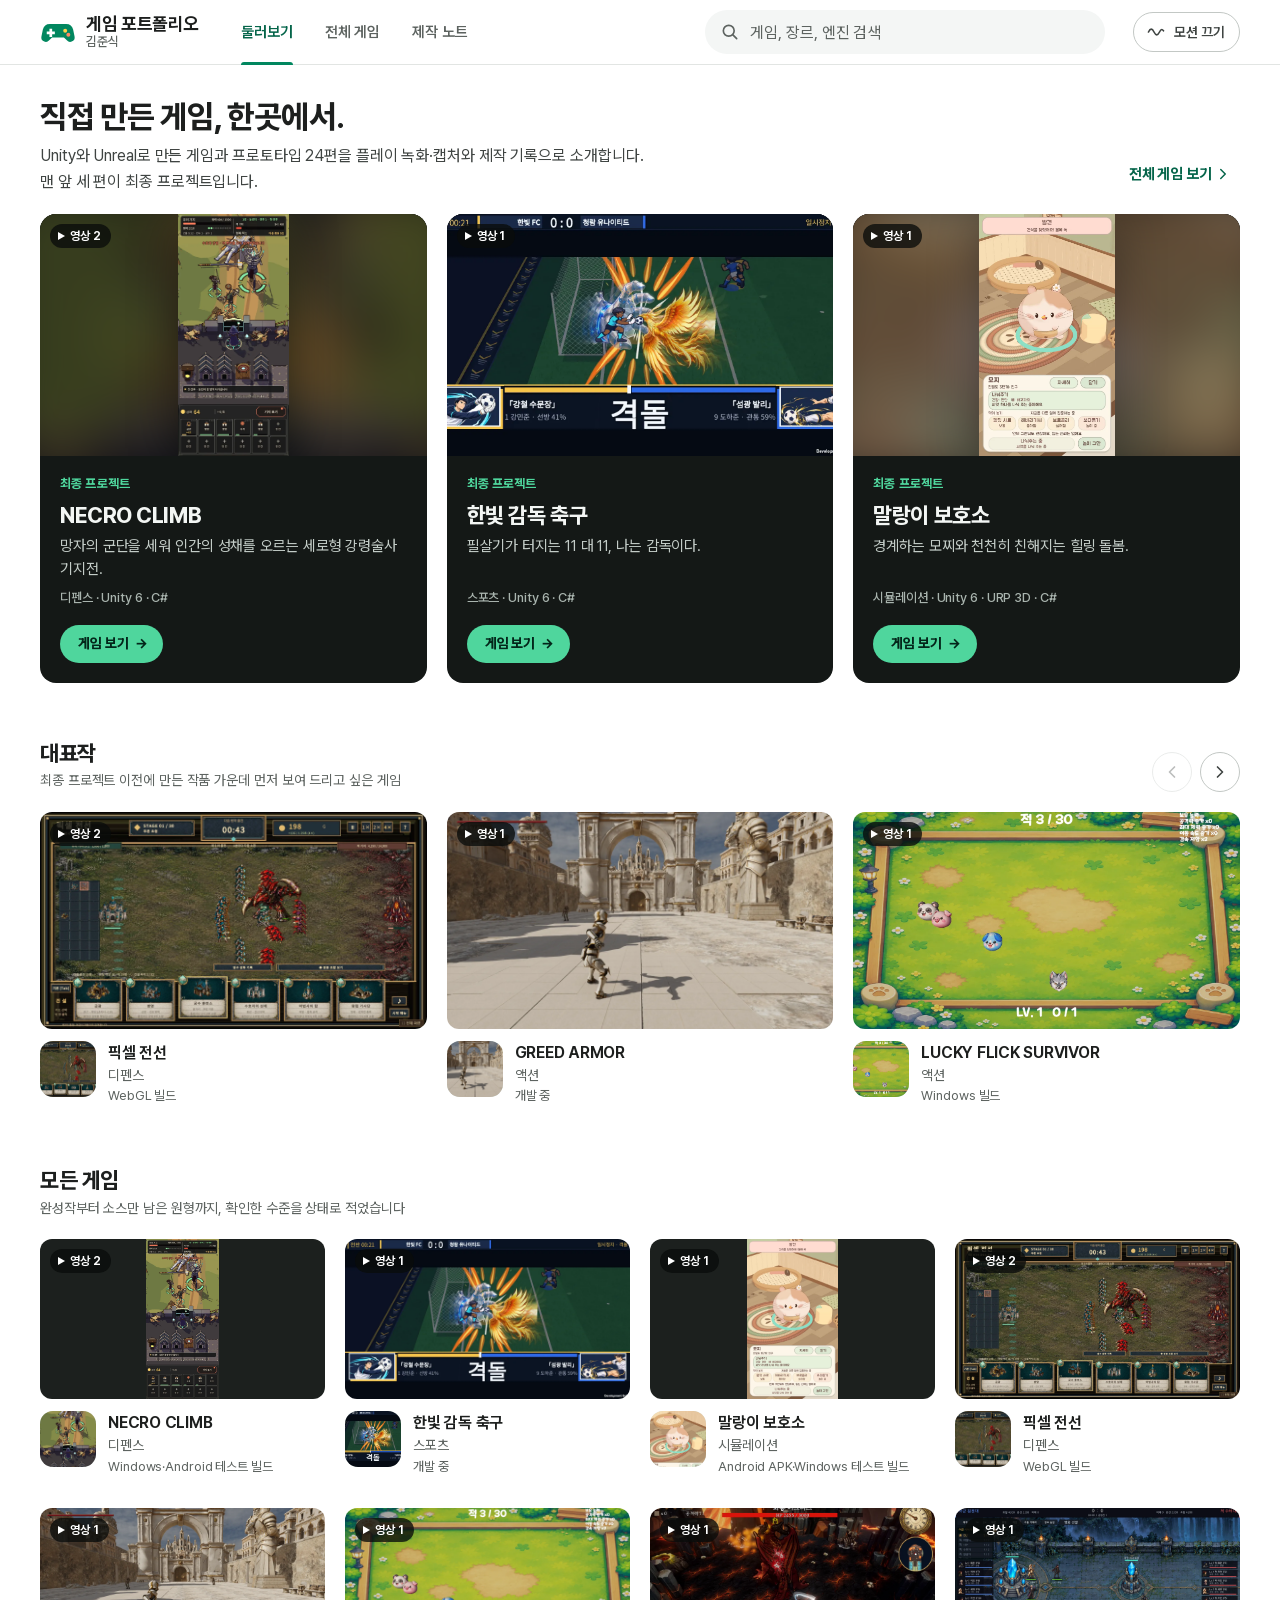
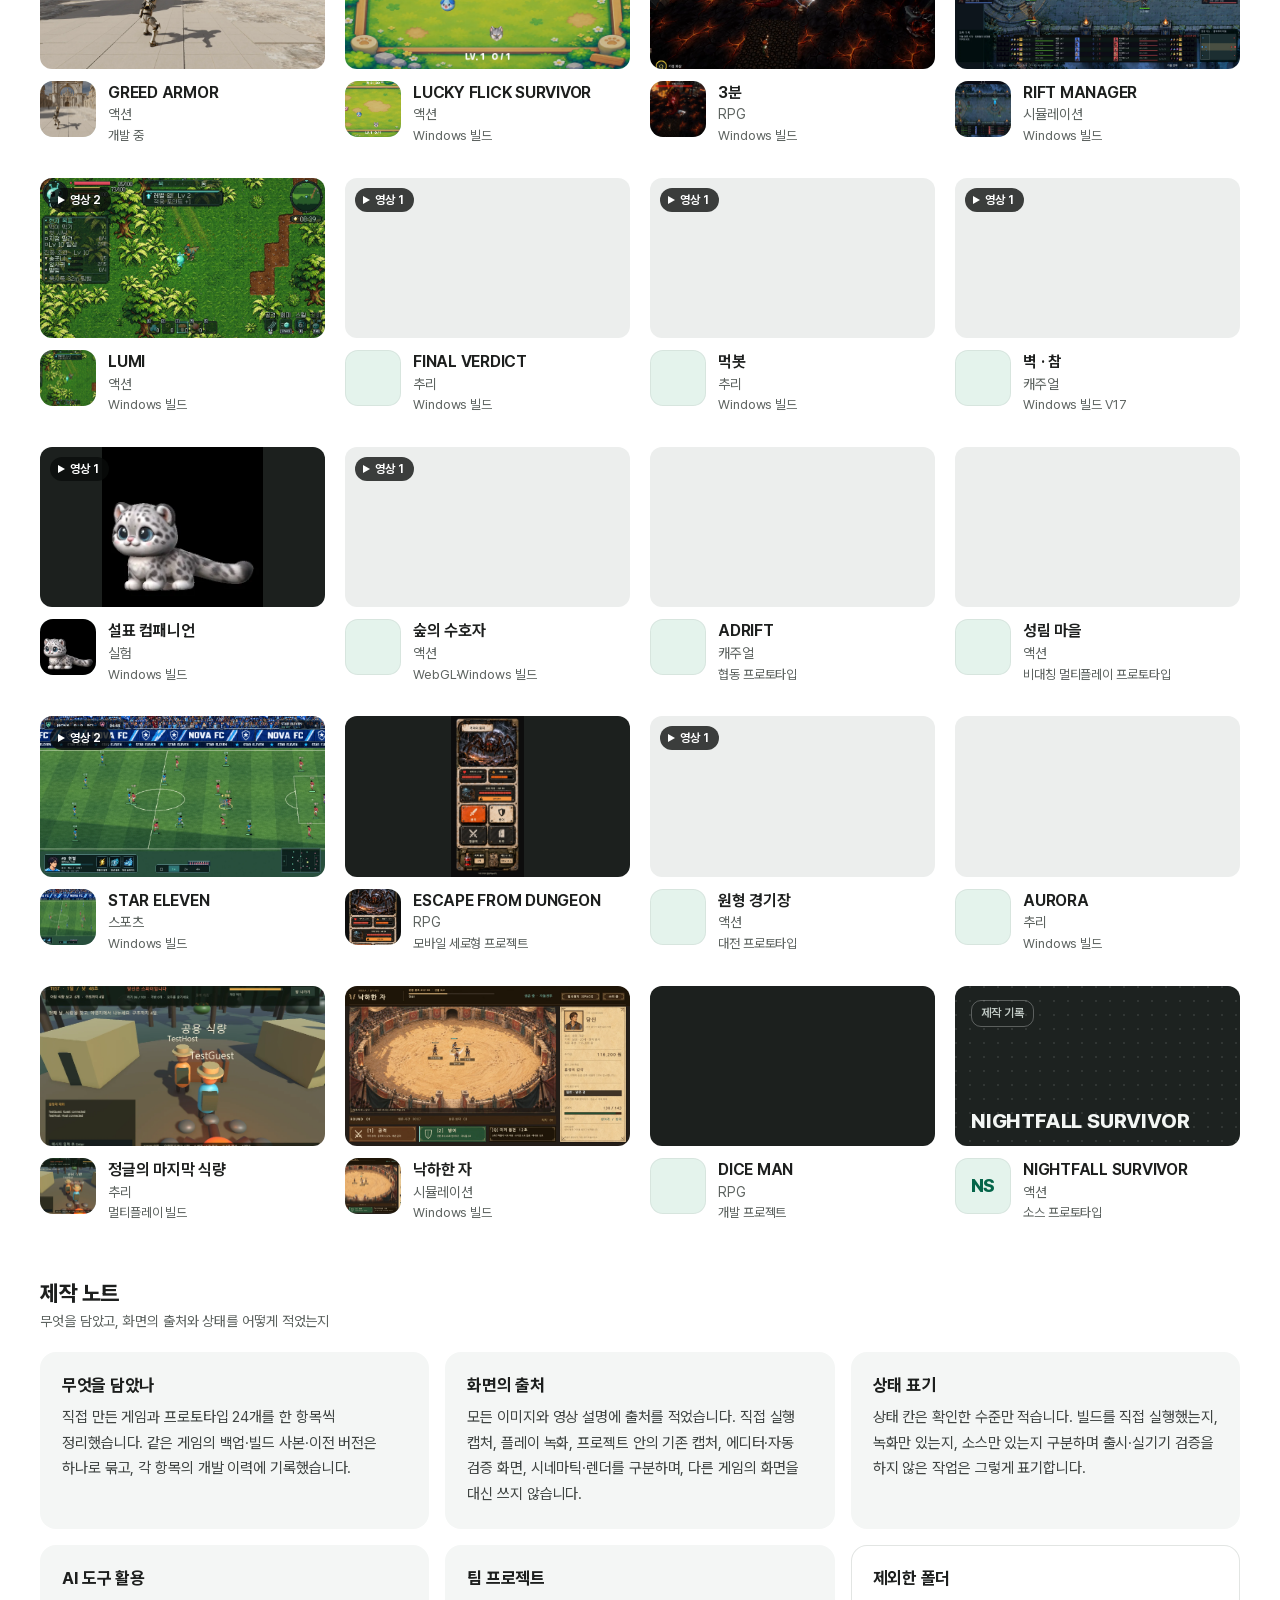
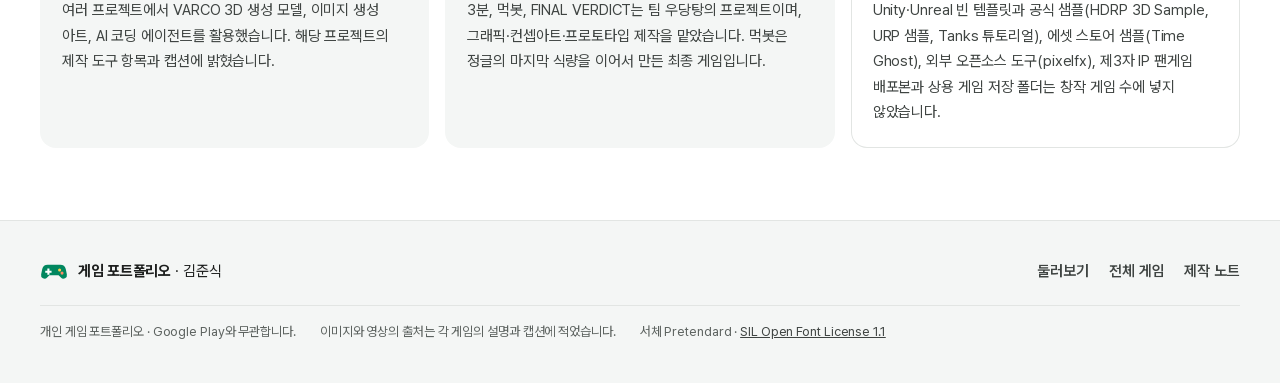
==== commit 6fae2441: "Present game portfolio as Play Store-inspired catalogue" ====
--- a/index.html
+++ b/index.html
@@ -5,7 +5,7 @@
   <meta name="viewport" content="width=device-width, initial-scale=1">
   <title>김준식 — 게임 포트폴리오</title>
   <meta name="description" content="김준식의 게임 포트폴리오. 최종 프로젝트 세 편과 Unity·Unreal로 만든 게임·프로토타입 24편을 실제 플레이 녹화와 캡처, 제작 기록으로 소개합니다.">
-  <meta name="theme-color" content="#e8e7e3">
+  <meta name="theme-color" content="#ffffff">
   <meta property="og:type" content="website">
   <meta property="og:locale" content="ko_KR">
   <meta property="og:site_name" content="게임 포트폴리오">
@@ -20,7 +20,7 @@
   <meta name="twitter:title" content="김준식 — 게임 포트폴리오">
   <meta name="twitter:description" content="최종 프로젝트 세 편과 Unity·Unreal로 만든 게임·프로토타입 24편. 직접 실행 기록과 확보한 녹화·캡처, 제작 노트로 정리한 김준식의 게임 포트폴리오.">
   <meta name="twitter:image" content="https://q6330103q-ai.github.io/game-portfolio/media/hanbit-clash.webp">
-  <link rel="icon" type="image/svg+xml" href="data:image/svg+xml,%3Csvg%20xmlns='http://www.w3.org/2000/svg'%20viewBox='0%200%2064%2064'%3E%3Crect%20width='64'%20height='64'%20fill='%231240ee'/%3E%3Ctext%20x='32'%20y='45'%20text-anchor='middle'%20font-family='sans-serif'%20font-size='34'%20font-weight='800'%20fill='%23ffffff'%3E%EA%B2%8C%3C/text%3E%3C/svg%3E">
+  <link rel="icon" type="image/svg+xml" href="data:image/svg+xml,%3Csvg%20xmlns='http://www.w3.org/2000/svg'%20viewBox='0%200%2040%2040'%3E%3Crect%20width='40'%20height='40'%20rx='10'%20fill='%23ffffff'/%3E%3Cpath%20d='M11%2011h18a8%208%200%200%201%207.8%206.3l1.6%207.6a5%205%200%200%201-8.6%204.4L26.6%2026H13.4l-3.2%203.3a5%205%200%200%201-8.6-4.4l1.6-7.6A8%208%200%200%201%2011%2011z'%20fill='%2301875f'/%3E%3Cpath%20d='M10.5%2016.5h3v3h3v3h-3v3h-3v-3h-3v-3h3z'%20fill='%23ffffff'/%3E%3Ccircle%20cx='28'%20cy='18.5'%20r='2.2'%20fill='%23ffd04b'/%3E%3Ccircle%20cx='31.5'%20cy='23'%20r='2.2'%20fill='%23ff8a65'/%3E%3C/svg%3E">
   <link rel="stylesheet" href="fonts/pretendard-variable.css">
   <link rel="stylesheet" href="styles.css">
   <script>
@@ -42,126 +42,166 @@
 </head>
 <body>
   <a class="skip" href="#main">본문으로 건너뛰기</a>
-  <div class="progress" aria-hidden="true"><span class="progress__bar" id="progressBar"></span></div>
-
-  <div class="split" id="top">
-    <header class="bar">
-      <a class="bar__mark" href="#top"><span class="bar__title">게임 포트폴리오</span> <span class="bar__name">김준식</span></a>
-      <nav class="bar__nav" aria-label="주요 섹션">
-        <a href="#final">최종 프로젝트</a>
-        <a href="#featured">대표작</a>
-        <a href="#archive">전체 작업</a>
+
+  <header class="store-header">
+    <div class="store-header__inner">
+      <a class="brand" href="#home" aria-label="게임 포트폴리오 · 김준식 · 둘러보기 처음으로">
+        <svg class="brand__mark" viewBox="0 0 40 40" width="36" height="36" aria-hidden="true" focusable="false">
+          <path d="M11 11h18a8 8 0 0 1 7.8 6.3l1.6 7.6a5 5 0 0 1-8.6 4.4L26.6 26H13.4l-3.2 3.3a5 5 0 0 1-8.6-4.4l1.6-7.6A8 8 0 0 1 11 11z" fill="#01875f"/>
+          <path d="M10.5 16.5h3v3h3v3h-3v3h-3v-3h-3v-3h3z" fill="#ffffff"/>
+          <circle cx="28" cy="18.5" r="2.2" fill="#ffd04b"/>
+          <circle cx="31.5" cy="23" r="2.2" fill="#ff8a65"/>
+        </svg>
+        <span class="brand__text">
+          <span class="brand__title">게임 포트폴리오</span>
+          <span class="brand__author">김준식</span>
+        </span>
+      </a>
+
+      <nav class="store-nav" aria-label="주요 화면">
+        <a class="store-nav__link" href="#home">둘러보기</a>
+        <a class="store-nav__link" href="#catalog">전체 게임</a>
+        <a class="store-nav__link" href="#notes">제작 노트</a>
+      </nav>
+
+      <form class="search" id="searchForm" role="search" action="#catalog">
+        <label class="visually-hidden" for="searchInput">게임 검색</label>
+        <svg class="search__icon" viewBox="0 0 24 24" width="20" height="20" aria-hidden="true" focusable="false"><circle cx="10.5" cy="10.5" r="6.5" fill="none" stroke="currentColor" stroke-width="2"/><path d="M15.5 15.5 20 20" stroke="currentColor" stroke-width="2" stroke-linecap="round"/></svg>
+        <input class="search__input" id="searchInput" name="q" type="search" placeholder="게임, 장르, 엔진 검색" autocomplete="off" spellcheck="false" enterkeyhint="search">
+        <button class="search__clear" id="searchClear" type="button" aria-label="검색어 지우기">
+          <svg viewBox="0 0 24 24" width="18" height="18" aria-hidden="true" focusable="false"><path d="M6 6l12 12M18 6 6 18" stroke="currentColor" stroke-width="2" stroke-linecap="round"/></svg>
+        </button>
+      </form>
+
+      <button class="motion-toggle" id="motionToggle" type="button" aria-pressed="true">
+        <svg class="motion-toggle__icon" viewBox="0 0 24 24" width="20" height="20" aria-hidden="true" focusable="false"><path d="M3 12c2.2-4.5 4.4-4.5 6.6 0s4.4 4.5 6.6 0 3.6-3 4.8-1.5" fill="none" stroke="currentColor" stroke-width="2" stroke-linecap="round"/></svg>
+        <span class="motion-toggle__label">모션 끄기</span>
+      </button>
+    </div>
+  </header>
+
+  <div class="store-shell">
+    <main id="main" tabindex="-1">
+      <p class="data-error" id="dataError" role="alert" hidden>작품 데이터를 불러오지 못했습니다. 페이지를 새로고침해 주세요.</p>
+
+      <div class="view view--home" id="homeView">
+        <section class="spotlight" id="spotlight" aria-label="최종 프로젝트">
+          <div class="spotlight__head">
+            <div class="spotlight__copy">
+              <h1 class="spotlight__title">직접 만든 게임, 한곳에서.</h1>
+              <p class="spotlight__lede">Unity와 Unreal로 만든 게임과 프로토타입 24편을 플레이 녹화·캡처와 제작 기록으로 소개합니다. 맨 앞 세 편이 최종 프로젝트입니다.</p>
+            </div>
+            <a class="more-link" href="#catalog">전체 게임 보기<svg viewBox="0 0 24 24" width="18" height="18" aria-hidden="true" focusable="false"><path d="m9 6 6 6-6 6" fill="none" stroke="currentColor" stroke-width="2" stroke-linecap="round" stroke-linejoin="round"/></svg></a>
+          </div>
+          <div class="feature-grid" id="finalGrid"></div>
+        </section>
+
+        <section class="shelf" aria-labelledby="featuredTitle">
+          <div class="shelf__head">
+            <div class="shelf__copy">
+              <h2 class="shelf__title" id="featuredTitle">대표작</h2>
+              <p class="shelf__note">최종 프로젝트 이전에 만든 작품 가운데 먼저 보여 드리고 싶은 게임</p>
+            </div>
+            <div class="rail-nav">
+              <button class="rail-button" type="button" data-rail-target="featuredRail" data-rail-dir="-1" aria-label="대표작 이전 보기"><svg viewBox="0 0 24 24" width="20" height="20" aria-hidden="true" focusable="false"><path d="M15 6l-6 6 6 6" fill="none" stroke="currentColor" stroke-width="2" stroke-linecap="round" stroke-linejoin="round"/></svg></button>
+              <button class="rail-button" type="button" data-rail-target="featuredRail" data-rail-dir="1" aria-label="대표작 다음 보기"><svg viewBox="0 0 24 24" width="20" height="20" aria-hidden="true" focusable="false"><path d="m9 6 6 6-6 6" fill="none" stroke="currentColor" stroke-width="2" stroke-linecap="round" stroke-linejoin="round"/></svg></button>
+            </div>
+          </div>
+          <div class="game-rail" id="featuredRail"></div>
+        </section>
+
+        <section class="shelf" aria-labelledby="allTitle">
+          <div class="shelf__head">
+            <div class="shelf__copy">
+              <h2 class="shelf__title" id="allTitle">모든 게임</h2>
+              <p class="shelf__note">완성작부터 소스만 남은 원형까지, 확인한 수준을 상태로 적었습니다</p>
+            </div>
+          </div>
+          <div class="catalog-grid" id="allGrid"></div>
+        </section>
+
+        <section class="shelf notes" id="notes" aria-labelledby="notesTitle" tabindex="-1">
+          <div class="shelf__head">
+            <div class="shelf__copy">
+              <h2 class="shelf__title" id="notesTitle">제작 노트</h2>
+              <p class="shelf__note">무엇을 담았고, 화면의 출처와 상태를 어떻게 적었는지</p>
+            </div>
+          </div>
+          <div class="notes-grid" id="notesList"></div>
+        </section>
+      </div>
+
+      <section class="view view--catalog" id="catalogView" aria-labelledby="catalogTitle" hidden>
+        <div class="catalog-head">
+          <h1 class="catalog-head__title" id="catalogTitle" tabindex="-1">전체 게임</h1>
+          <p class="result-count" id="resultCount" role="status" aria-live="polite"></p>
+        </div>
+        <div class="chip-row" id="categoryFilters" role="group" aria-label="장르로 거르기"></div>
+        <div class="catalog-grid" id="resultsGrid"></div>
+        <div class="empty-state" id="emptyState" hidden>
+          <svg class="empty-state__mark" viewBox="0 0 40 40" width="48" height="48" aria-hidden="true" focusable="false"><path d="M11 11h18a8 8 0 0 1 7.8 6.3l1.6 7.6a5 5 0 0 1-8.6 4.4L26.6 26H13.4l-3.2 3.3a5 5 0 0 1-8.6-4.4l1.6-7.6A8 8 0 0 1 11 11z" fill="none" stroke="currentColor" stroke-width="2"/></svg>
+          <p class="empty-state__text">조건에 맞는 게임이 없습니다. 검색어를 바꾸거나 장르 선택을 풀어 보세요.</p>
+          <button class="button button--tonal" id="resetSearch" type="button">검색 초기화</button>
+        </div>
+      </section>
+
+      <article class="view view--detail" id="detailView" tabindex="-1" aria-label="게임 상세" hidden>
+        <button class="back-button" id="detailBack" type="button">
+          <svg viewBox="0 0 24 24" width="20" height="20" aria-hidden="true" focusable="false"><path d="M15 6l-6 6 6 6" fill="none" stroke="currentColor" stroke-width="2" stroke-linecap="round" stroke-linejoin="round"/></svg>
+          목록으로
+        </button>
+        <div class="detail-content" id="detailContent"></div>
+      </article>
+    </main>
+  </div>
+
+  <div class="toast" id="toast" role="status" aria-live="polite" hidden></div>
+
+  <footer class="store-footer">
+    <div class="store-footer__inner">
+      <div class="store-footer__brand">
+        <svg viewBox="0 0 40 40" width="28" height="28" aria-hidden="true" focusable="false">
+          <path d="M11 11h18a8 8 0 0 1 7.8 6.3l1.6 7.6a5 5 0 0 1-8.6 4.4L26.6 26H13.4l-3.2 3.3a5 5 0 0 1-8.6-4.4l1.6-7.6A8 8 0 0 1 11 11z" fill="#01875f"/>
+          <path d="M10.5 16.5h3v3h3v3h-3v3h-3v-3h-3v-3h3z" fill="#ffffff"/>
+          <circle cx="28" cy="18.5" r="2.2" fill="#ffd04b"/>
+          <circle cx="31.5" cy="23" r="2.2" fill="#ff8a65"/>
+        </svg>
+        <p><strong>게임 포트폴리오</strong> · 김준식</p>
+      </div>
+      <nav class="store-footer__nav" aria-label="바닥글 이동">
+        <a href="#home">둘러보기</a>
+        <a href="#catalog">전체 게임</a>
         <a href="#notes">제작 노트</a>
       </nav>
-    </header>
-
-    <aside class="stage" id="stage" aria-label="무대: 지금 읽는 작품의 화면">
-      <div class="stage__screen" id="stageScreen">
-        <div class="stage__layer is-on"></div>
-        <div class="stage__layer"></div>
-        <span class="stage__timer" id="stageTimer" aria-hidden="true"></span>
-      </div>
-      <div class="stage__strip" id="stageStrip"></div>
-      <div class="stage__meta">
-        <div class="stage__mask"><p class="stage__title" id="stageTitle">게임 포트폴리오</p></div>
-        <p class="stage__caption" id="stageCaption">작품 데이터를 불러오는 중입니다.</p>
-        <div class="stage__foot">
-          <p class="stage__where" id="stageWhere"></p>
-          <div class="stage__ctrl">
-            <button class="stage__btn" id="stageToggle" type="button" aria-pressed="false">멈춤</button>
-            <button class="stage__btn" id="motionToggle" type="button">모션 끄기</button>
-          </div>
-        </div>
-      </div>
-    </aside>
-
-    <main class="column" id="main">
-      <section class="hero" aria-labelledby="heroTitle">
-        <h1 class="hero__title" id="heroTitle">
-          <span class="line"><span data-line style="--i:0">김준식의</span></span>
-          <span class="line"><span data-line style="--i:1">게임 포트폴리오</span></span>
-        </h1>
-        <p class="hero__lede" id="heroLede" data-load style="--d:380ms">Unity와 Unreal로 만든 완성작과 프로토타입, 작은 실험까지 <span id="heroCount">24</span>편을 직접 실행 기록과 확보한 녹화·캡처, 제작 노트로 정리했습니다. 무대에는 지금 읽는 작품의 화면이 걸립니다.</p>
-        <div class="hero__act" data-load style="--d:470ms">
-          <a class="btn btn--accent" href="#final">최종 프로젝트 보기</a>
-          <a class="btn btn--quiet" href="#archive">전체 작업 목록</a>
-        </div>
-        <p class="hero__facts" id="heroFacts" data-load style="--d:560ms">
-          <span><strong data-fact="games">24</strong> 작업</span>
-          <span><strong data-fact="cats">8</strong> 분류</span>
-          <span><strong data-fact="videos">20</strong> 영상</span>
-          <span><strong data-fact="images">99</strong> 캡처</span>
-        </p>
-        <p class="hero__error" id="dataError" role="alert" hidden>작품 데이터를 불러오지 못했습니다. 페이지를 새로고침해 주세요.</p>
-      </section>
-
-      <section class="final" id="final" aria-labelledby="finalTitle">
-        <header class="sec-head" data-reveal>
-          <h2 id="finalTitle">최종 프로젝트 <span id="finalCount">세</span> 편</h2>
-          <p>포트폴리오의 결론으로 고른 작품입니다. 가장 최근에 만들었고, 빌드를 직접 실행해 확인한 범위를 그대로 적었습니다.</p>
-        </header>
-        <div class="final__list" id="finalList"></div>
-      </section>
-
-      <section class="featured" id="featured" aria-labelledby="featuredTitle">
-        <header class="sec-head" data-reveal>
-          <h2 id="featuredTitle">대표작 <span id="featuredCount">다섯</span> 편</h2>
-          <p>최종 프로젝트에 앞서 만든 작품 가운데 먼저 보여 드리고 싶은 것들입니다. 읽어 내려가면 무대가 그 작품의 화면으로 바뀝니다.</p>
-        </header>
-        <div class="featured__list" id="featuredList"></div>
-      </section>
-
-      <section class="archive" id="archive" aria-labelledby="archiveTitle">
-        <header class="sec-head" data-reveal>
-          <h2 id="archiveTitle">전체 작업 <span id="archiveTotal">24</span>편</h2>
-          <p>완성작부터 소스만 남은 원형까지, 확인한 수준을 상태로 적었습니다. 화면이 없는 작품은 무대에 정보 카드로 소개합니다.</p>
-        </header>
-        <p class="archive__status" id="archiveStatus" role="status" aria-live="polite"></p>
-        <div class="filters" id="filters" role="group" aria-label="분류로 거르기"></div>
-        <div class="archive__list" id="archiveList"></div>
-        <div class="archive__empty" id="archiveEmpty" hidden>
-          <p>이 분류에는 작업이 없습니다.</p>
-          <button class="btn btn--quiet" type="button" id="emptyReset">전체 보기</button>
-        </div>
-      </section>
-    </main>
-  </div>
-
-  <section class="notes" id="notes" aria-labelledby="notesTitle">
-    <div class="notes__inner">
-      <header class="notes__head" data-reveal>
-        <h2 id="notesTitle">제작 노트</h2>
-        <p>무엇을 담았고, 화면의 출처와 상태를 어떻게 적었는지 밝힙니다.</p>
-      </header>
-      <div class="notes__grid" id="notesList"></div>
-    </div>
-  </section>
-
-  <footer class="foot" aria-labelledby="footName">
-    <div class="foot__main">
-      <p class="foot__name" id="footName">김준식</p>
-      <nav class="foot__nav" aria-label="바닥글 이동">
-        <a href="#final">최종 프로젝트</a>
-        <a href="#featured">대표작</a>
-        <a href="#archive">전체 작업</a>
-        <a href="#notes">제작 노트</a>
-        <a href="#top">맨 위로</a>
-      </nav>
-    </div>
-    <div class="foot__row">
-      <p>김준식 게임 포트폴리오 · 2026 · 이미지와 영상의 출처는 각 작품의 설명에 적었습니다.</p>
-      <p>서체 Pretendard · <a href="fonts/LICENSE.txt">SIL Open Font License 1.1</a></p>
+      <div class="store-footer__fine">
+        <p>개인 게임 포트폴리오 · Google Play와 무관합니다.</p>
+        <p>이미지와 영상의 출처는 각 게임의 설명과 캡션에 적었습니다.</p>
+        <p>서체 Pretendard · <a href="fonts/LICENSE.txt">SIL Open Font License 1.1</a></p>
+      </div>
     </div>
   </footer>
 
-  <dialog class="sheet" id="sheet" aria-labelledby="sheetTitle">
-    <div class="sheet__bar">
-      <p class="sheet__crumb" id="sheetCrumb"></p>
-      <button class="btn btn--quiet sheet__close" id="sheetClose" type="button">닫기</button>
+  <dialog class="lightbox" id="mediaViewer" aria-label="게임 미디어 확대 보기">
+    <div class="lightbox__frame">
+      <div class="lightbox__bar">
+        <p class="lightbox__count" id="viewerCount"></p>
+        <button class="lightbox__btn lightbox__close" id="viewerClose" type="button" aria-label="확대 보기 닫기">
+          <svg viewBox="0 0 24 24" width="22" height="22" aria-hidden="true" focusable="false"><path d="M6 6l12 12M18 6 6 18" stroke="currentColor" stroke-width="2" stroke-linecap="round"/></svg>
+        </button>
+      </div>
+      <div class="lightbox__stage">
+        <button class="lightbox__btn lightbox__nav lightbox__nav--prev" id="viewerPrev" type="button" aria-label="이전 미디어">
+          <svg viewBox="0 0 24 24" width="24" height="24" aria-hidden="true" focusable="false"><path d="M15 6l-6 6 6 6" fill="none" stroke="currentColor" stroke-width="2" stroke-linecap="round" stroke-linejoin="round"/></svg>
+        </button>
+        <div class="lightbox__content" id="viewerContent"></div>
+        <button class="lightbox__btn lightbox__nav lightbox__nav--next" id="viewerNext" type="button" aria-label="다음 미디어">
+          <svg viewBox="0 0 24 24" width="24" height="24" aria-hidden="true" focusable="false"><path d="m9 6 6 6-6 6" fill="none" stroke="currentColor" stroke-width="2" stroke-linecap="round" stroke-linejoin="round"/></svg>
+        </button>
+      </div>
+      <p class="lightbox__caption" id="viewerCaption"></p>
     </div>
-    <article class="sheet__body" id="sheetBody"></article>
   </dialog>
 
-  <noscript><p class="noscript">이 포트폴리오는 작품 목록을 그리기 위해 JavaScript가 필요합니다.</p></noscript>
+  <noscript><p class="noscript">이 포트폴리오는 게임 목록과 상세 화면을 그리기 위해 JavaScript가 필요합니다. 브라우저에서 JavaScript를 켜 주세요.</p></noscript>
 </body>
 </html>
--- a/styles.css
+++ b/styles.css
@@ -1,592 +1,1893 @@
-/* 게임 포트폴리오 — 고정 무대 (option B). One face (Pretendard), one accent (cobalt). */
+/* 게임 포트폴리오 · 스토어형 카탈로그
+   흰 바탕, 초록 하나, 둥근 게임 아트. 색은 게임 화면과 단 하나의 행동(초록)에만 씁니다.
+   Shell: max 1280px, side gutter 16–40px. Grids: catalogue 4/3/2 columns, finals 3 → swipe rail. */
+
 :root {
-  --ground: #e8e7e3;
-  --surface: #d9d7d1;
-  --surface-2: #cbc8c1;
-  --ink: #151412;
-  --muted: #55514a;
-  --accent: #1240ee;
-  --accent-deep: #0d33c4;
-  --accent-tone: #2a55f2;
-  --accent-ink: #ffffff;
-  --stage: #161513;
-  --stage-2: #2a2925;
-  --stage-ink: #e8e7e3;
-  --stage-muted: #aaa598;
-
-  --font: "Pretendard Variable", Pretendard, -apple-system, "Apple SD Gothic Neo", "Noto Sans KR", "Malgun Gothic", sans-serif;
-  --s-small: 0.875rem;
-  --s-body: clamp(1rem, 0.95rem + 0.2vw, 1.0625rem);
-  --s-head: clamp(1.75rem, 1.15rem + 1.6vw, 2.5rem);
-  --s-display: clamp(2.5rem, 1rem + 4.2vw, 4.75rem);
-  --s-final: clamp(2.75rem, 0.9rem + 5vw, 5.75rem);
-  --s-giant: clamp(6rem, 17vw, 17rem);
-
-  --m: clamp(20px, 3.9vw, 56px);
-  --bar-h: 72px;
-
-  --ease-out: cubic-bezier(0.22, 1, 0.36, 1);
-  --ease-expo: cubic-bezier(0.16, 1, 0.3, 1);
-  --ease-io: cubic-bezier(0.76, 0, 0.24, 1);
-  --ease-soft: cubic-bezier(0.33, 1, 0.68, 1);
-  --ease-exit: cubic-bezier(0.55, 0.055, 0.675, 0.19);
-  --t-press: 140ms;
-  --t-hover: 180ms;
-  --t-ui: 260ms;
-}
-
-*, *::before, *::after { box-sizing: border-box; }
-html { -webkit-text-size-adjust: 100%; }
+  --bg: #ffffff;
+  --surface: #f4f6f5;
+  --surface-2: #eceeed;
+  --line: #e2e5e3;
+  --line-strong: #c3c8c5;
+  --ink: #1d1f1e;
+  --ink-2: #3f4442;
+  --muted: #5d6360;
+  --green: #01875f;
+  --green-ink: #05654a;
+  --green-tint: #e4f3ec;
+  --mint: #4fd69d;
+  --dark: #141816;
+  --dark-2: #1d2220;
+  --on-dark: #f3f6f4;
+  --on-dark-2: #c3ccc7;
+  --error-ink: #8c1d18;
+  --error-tint: #fdeceb;
+
+  --font: 'Pretendard Variable', Pretendard, -apple-system, BlinkMacSystemFont, system-ui, 'Apple SD Gothic Neo', 'Malgun Gothic', sans-serif;
+
+  --r-art: 12px;
+  --r-card: 16px;
+  --r-icon: 13px;
+  --pad: clamp(16px, 4vw, 40px);
+  --shell: 1280px;
+  --header-h: 64px;
+  --ease: cubic-bezier(0.2, 0.7, 0.2, 1);
+}
+
+*,
+*::before,
+*::after { box-sizing: border-box; }
+
+[hidden] { display: none !important; }
+
+html {
+  -webkit-text-size-adjust: 100%;
+  text-size-adjust: 100%;
+}
+
 html[data-motion="on"] { scroll-behavior: smooth; }
+
 body {
   margin: 0;
-  background: var(--ground);
+  min-width: 320px;
+  background: var(--bg);
   color: var(--ink);
   font-family: var(--font);
-  font-size: var(--s-body);
+  font-size: 16px;
   line-height: 1.6;
-  letter-spacing: -0.005em;
+  letter-spacing: -0.006em;
   word-break: keep-all;
   overflow-wrap: break-word;
   -webkit-font-smoothing: antialiased;
-  overflow-x: clip;
-}
-img, video { display: block; max-width: 100%; }
-h1, h2, h3, h4, p, dl, dd, ul, ol, figure { margin: 0; }
-button { font: inherit; color: inherit; }
+}
+
+img,
+video,
+svg { display: block; max-width: 100%; }
+
 a { color: inherit; }
-::selection { background: var(--accent); color: var(--accent-ink); }
-
-:focus-visible { outline: 3px solid var(--accent); outline-offset: 3px; }
-.stage :focus-visible, .notes :focus-visible { outline-color: #ffffff; }
+
+button,
+input { font: inherit; color: inherit; letter-spacing: inherit; }
+
+button { cursor: pointer; }
+
+h1, h2, h3, p, dl, dd, ul, ol, figure { margin: 0; }
+
+:focus-visible {
+  outline: 3px solid var(--green);
+  outline-offset: 3px;
+  border-radius: 6px;
+}
+
+::selection { background: #bfe8d6; color: var(--ink); }
+
+/* Views, headings and sections receive focus only from script after a route change. */
+[tabindex="-1"]:focus,
+[tabindex="-1"]:focus-visible { outline: none; }
+
+.visually-hidden {
+  position: absolute !important;
+  width: 1px;
+  height: 1px;
+  margin: -1px;
+  padding: 0;
+  overflow: hidden;
+  clip: rect(0 0 0 0);
+  white-space: nowrap;
+  border: 0;
+}
 
 .skip {
-  position: absolute; left: 12px; top: -80px; z-index: 60;
-  background: var(--ink); color: var(--ground); padding: 12px 16px; text-decoration: none;
-}
-.skip:focus { top: 12px; }
-
-/* scroll progress: a filled band of cobalt along the top edge, driven by scroll */
-.progress { position: fixed; inset: 0 0 auto 0; height: 4px; z-index: 40; pointer-events: none; }
-.progress__bar {
-  display: block; height: 100%; background: var(--accent);
-  transform-origin: 0 50%; transform: scaleX(var(--p, 0));
-}
-
-/* Buttons: square corners, flat fill, one shape */
-.btn {
+  position: fixed;
+  top: 8px;
+  left: 8px;
+  z-index: 100;
+  padding: 10px 16px;
+  border-radius: 8px;
+  background: var(--ink);
+  color: #fff;
+  font-weight: 600;
+  text-decoration: none;
+  transform: translateY(-160%);
+}
+
+.skip:focus { transform: none; }
+
+/* ───────── Header ───────── */
+
+.store-header {
+  position: sticky;
+  top: 0;
+  z-index: 30;
+  background: var(--bg);
+  border-bottom: 1px solid var(--line);
+}
+
+.store-header__inner {
+  display: flex;
+  align-items: center;
+  gap: 28px;
+  width: min(var(--shell), 100% - 2 * var(--pad));
+  height: var(--header-h);
+  margin-inline: auto;
+}
+
+.brand {
+  display: inline-flex;
+  align-items: center;
+  gap: 10px;
+  flex: none;
+  text-decoration: none;
+  border-radius: 10px;
+}
+
+.brand__mark { width: 36px; height: 36px; }
+
+.brand__text {
+  display: flex;
+  flex-direction: column;
+  line-height: 1.15;
+}
+
+.brand__title {
+  font-size: 18px;
+  font-weight: 700;
+  letter-spacing: -0.02em;
+}
+
+.brand__author {
+  font-size: 13px;
+  font-weight: 500;
+  color: var(--muted);
+}
+
+.store-nav {
+  display: flex;
+  align-self: stretch;
+  gap: 4px;
+}
+
+.store-nav__link {
   position: relative;
-  display: inline-flex; align-items: center; justify-content: center; gap: 10px;
-  min-height: 48px; padding: 0 22px;
-  border: 0; border-radius: 0; cursor: pointer;
-  font-size: var(--s-body); font-weight: 600; line-height: 1.2; text-decoration: none;
-  transition: transform var(--t-press) var(--ease-out), background-color var(--t-hover) ease, color var(--t-hover) ease;
-}
-.btn:active { transform: translateY(1px) scale(0.97); }
-.btn--accent { background: var(--accent); color: var(--accent-ink); }
-.btn--accent:hover { background: var(--accent-deep); }
-.btn--quiet { background: var(--surface); color: var(--ink); }
-.btn--quiet:hover { background: var(--ink); color: var(--ground); }
-.btn__arrow { display: inline-block; transition: transform var(--t-ui) var(--ease-out); }
-.btn:hover .btn__arrow, .btn:focus-visible .btn__arrow { transform: translateX(5px); }
-
-/* ===== The split: stage left, reading column right ===== */
-.split {
-  display: grid;
-  grid-template-columns: 55% 45%;
-  grid-template-rows: auto 1fr;
-  grid-template-areas: "stage bar" "stage main";
-}
-
-.stage {
-  grid-area: stage;
-  position: sticky; top: 0; align-self: start;
-  height: 100svh;
-  display: flex; flex-direction: column;
-  background: var(--stage); color: var(--stage-ink);
+  display: inline-flex;
+  align-items: center;
+  padding: 0 14px;
+  color: var(--muted);
+  font-size: 15px;
+  font-weight: 600;
+  text-decoration: none;
+  white-space: nowrap;
+  transition: color 0.2s var(--ease);
+}
+
+.store-nav__link::after {
+  content: '';
+  position: absolute;
+  left: 14px;
+  right: 14px;
+  bottom: -1px;
+  height: 3px;
+  border-radius: 3px 3px 0 0;
+  background: var(--green);
+  transform: scaleX(0);
+  transition: transform 0.28s var(--ease);
+}
+
+.store-nav__link:hover { color: var(--ink); }
+
+.store-nav__link[aria-current="page"],
+.store-nav__link[aria-current="true"] { color: var(--green-ink); }
+
+.store-nav__link[aria-current="page"]::after,
+.store-nav__link[aria-current="true"]::after { transform: scaleX(1); }
+
+.store-nav__link:focus-visible { outline-offset: -3px; }
+
+.search {
+  position: relative;
+  display: flex;
+  align-items: center;
+  flex: 1 1 360px;
+  max-width: 400px;
+  height: 44px;
+  margin-left: auto;
+  border: 1px solid transparent;
+  border-radius: 22px;
+  background: var(--surface);
+  transition: background-color 0.2s var(--ease), border-color 0.2s var(--ease);
+}
+
+.search:focus-within {
+  border-color: var(--green);
+  background: var(--bg);
+}
+
+.search__icon {
+  position: absolute;
+  left: 14px;
+  color: var(--muted);
+  pointer-events: none;
+}
+
+.search__input {
+  width: 100%;
+  height: 100%;
+  min-width: 0;
+  padding: 0 44px 0 44px;
+  border: 0;
+  border-radius: inherit;
+  background: transparent;
+  font-size: 16px;
+  outline: none;
+  -webkit-appearance: none;
+  appearance: none;
+}
+
+.search__input::placeholder { color: var(--muted); }
+
+.search__input::-webkit-search-cancel-button { display: none; }
+
+.search__clear {
+  position: absolute;
+  right: 6px;
+  display: grid;
+  place-items: center;
+  width: 32px;
+  height: 32px;
+  padding: 0;
+  border: 0;
+  border-radius: 50%;
+  background: transparent;
+  color: var(--muted);
+}
+
+.search__clear:hover { background: var(--surface-2); color: var(--ink); }
+
+.search__input:placeholder-shown ~ .search__clear { visibility: hidden; }
+
+.motion-toggle {
+  display: inline-flex;
+  align-items: center;
+  gap: 8px;
+  flex: none;
+  height: 40px;
+  padding: 0 14px 0 12px;
+  border: 1px solid var(--line-strong);
+  border-radius: 20px;
+  background: var(--bg);
+  color: var(--ink-2);
+  font-size: 14px;
+  font-weight: 600;
+  white-space: nowrap;
+  transition: background-color 0.2s var(--ease), border-color 0.2s var(--ease);
+}
+
+.motion-toggle:hover { background: var(--surface); }
+
+.motion-toggle[aria-pressed="false"] { color: var(--muted); border-color: var(--line); }
+
+.motion-toggle[aria-pressed="false"] .motion-toggle__icon { opacity: 0.55; }
+
+/* ───────── Shell ───────── */
+
+.store-shell {
+  width: min(var(--shell), 100% - 2 * var(--pad));
+  margin-inline: auto;
+}
+
+main { display: block; outline: none; }
+
+.view { padding-bottom: 72px; }
+
+.data-error {
+  margin: 24px 0 0;
+  padding: 14px 18px;
+  border: 1px solid #f3c1bd;
+  border-radius: var(--r-art);
+  background: var(--error-tint);
+  color: var(--error-ink);
+  font-weight: 600;
+}
+
+/* ───────── Home: spotlight with final three ───────── */
+
+.spotlight { padding-top: 32px; }
+
+.spotlight__head,
+.shelf__head {
+  display: flex;
+  align-items: flex-end;
+  justify-content: space-between;
+  gap: 16px 32px;
+  margin-bottom: 20px;
+}
+
+.spotlight__title {
+  font-size: clamp(26px, 2.5vw, 34px);
+  font-weight: 750;
+  line-height: 1.25;
+  letter-spacing: -0.03em;
+}
+
+.spotlight__lede {
+  max-width: 62ch;
+  margin-top: 6px;
+  color: var(--ink-2);
+  font-size: 16px;
+}
+
+.more-link {
+  display: inline-flex;
+  align-items: center;
+  gap: 2px;
+  flex: none;
+  min-height: 40px;
+  padding: 0 8px 0 14px;
+  border-radius: 20px;
+  color: var(--green-ink);
+  font-size: 15px;
+  font-weight: 700;
+  text-decoration: none;
+  transition: background-color 0.2s var(--ease);
+}
+
+.more-link:hover { background: var(--green-tint); }
+
+.more-link svg { transition: transform 0.25s var(--ease); }
+
+.more-link:hover svg { transform: translateX(3px); }
+
+.feature-grid {
+  display: grid;
+  grid-template-columns: repeat(3, minmax(0, 1fr));
+  gap: 20px;
+}
+
+.feature-card {
+  display: flex;
+  flex-direction: column;
+  min-width: 0;
   overflow: hidden;
-}
-.stage__screen {
-  position: relative; flex: none;
-  width: 100%; aspect-ratio: 16 / 9;
-  background: #0b0b0a;
+  border-radius: var(--r-card);
+  background: var(--dark);
+  color: var(--on-dark);
+  text-decoration: none;
+  isolation: isolate;
+  transition: transform 0.35s var(--ease), box-shadow 0.35s var(--ease);
+}
+
+.feature-card:focus-visible { outline-offset: 4px; border-radius: var(--r-card); }
+
+.feature-card__visual {
+  position: relative;
+  aspect-ratio: 16 / 10;
   overflow: hidden;
-}
-.stage__layer { position: absolute; inset: 0; opacity: 0; z-index: 1; overflow: hidden; }
-.stage__layer.is-on { opacity: 1; z-index: 2; }
-.stage__layer.is-leaving { opacity: 1; z-index: 1; }
-.stage__layer > video, .stage__layer > img {
-  width: 100%; height: 100%; object-fit: contain; background: #0b0b0a;
-}
-.stage__layer > img { transform-origin: 50% 50%; will-change: transform; }
-.stage__timer {
-  position: absolute; left: 0; right: 0; bottom: 0; z-index: 3; height: 4px;
-  background: var(--accent); transform-origin: 0 50%; transform: scaleX(0); pointer-events: none;
-}
-
-.stage__strip {
+  background: #0b0e0d;
+}
+
+.feature-card__backdrop {
+  position: absolute;
+  inset: -10%;
+  width: 120%;
+  height: 120%;
+  max-width: none;
+  object-fit: cover;
+  filter: blur(26px) brightness(0.5) saturate(1.15);
+  pointer-events: none;
+}
+
+.feature-card__visual[data-orient="landscape"] .feature-card__backdrop { display: none; }
+
+.feature-card__image {
+  position: absolute;
+  inset: 0;
+  width: 100%;
+  height: 100%;
+  object-fit: contain;
+  transform-origin: 50% 40%;
+}
+
+.feature-card__visual[data-orient="landscape"] .feature-card__image { object-fit: cover; }
+
+.feature-card__visual[data-orient="portrait"] .feature-card__image {
+  filter: drop-shadow(0 8px 24px rgba(0, 0, 0, 0.45));
+}
+
+.feature-card__visual video {
+  position: absolute;
+  inset: 0;
+  width: 100%;
+  height: 100%;
+  object-fit: cover;
+}
+
+.feature-card__body {
+  display: flex;
+  flex-direction: column;
+  flex: 1;
+  gap: 6px;
+  padding: 18px 20px 20px;
+}
+
+.eyebrow {
+  color: var(--mint);
+  font-size: 13px;
+  font-weight: 700;
+  letter-spacing: 0.01em;
+}
+
+.feature-card__title {
+  font-size: 22px;
+  font-weight: 750;
+  line-height: 1.3;
+  letter-spacing: -0.02em;
+  overflow-wrap: anywhere;
+}
+
+.feature-card__subtitle {
+  color: var(--on-dark-2);
+  font-size: 15px;
+  line-height: 1.55;
+  min-height: 3.1em; /* two lines, so the three final cards keep one rhythm */
+}
+
+.card-meta {
+  color: #a9b4ae;
+  font-size: 13px;
+  font-weight: 500;
+}
+
+.card-action {
+  display: inline-flex;
+  align-items: center;
+  gap: 6px;
+  align-self: flex-start;
+  height: 38px;
+  margin-top: auto;
+  padding: 0 16px 0 18px;
+  border-radius: 19px;
+  background: var(--mint);
+  color: #03261a;
+  font-size: 14px;
+  font-weight: 750;
+  transition: background-color 0.2s var(--ease);
+}
+
+.feature-card__body .card-meta { margin-bottom: 10px; }
+
+.card-action svg { transition: transform 0.25s var(--ease); }
+
+.cover-badge {
+  position: absolute;
+  z-index: 2;
+  top: 10px;
+  left: 10px;
+  display: inline-flex;
+  align-items: center;
+  gap: 5px;
+  height: 24px;
+  padding: 0 10px 0 8px;
+  border-radius: 12px;
+  background: rgba(10, 12, 11, 0.78);
+  color: #fff;
+  font-size: 12px;
+  font-weight: 650;
+  line-height: 1;
+}
+
+.cover-badge::before,
+.video-label::before {
+  content: '';
+  width: 0;
+  height: 0;
+  border-style: solid;
+  border-width: 4.5px 0 4.5px 7px;
+  border-color: transparent transparent transparent currentColor;
+}
+
+/* ───────── Shelves ───────── */
+
+.shelf { padding-top: 56px; scroll-margin-top: calc(var(--header-h) + 8px); }
+
+.shelf__copy { min-width: 0; }
+
+.shelf__title {
+  font-size: 22px;
+  font-weight: 750;
+  line-height: 1.3;
+  letter-spacing: -0.02em;
+}
+
+.shelf__note {
+  margin-top: 2px;
+  color: var(--muted);
+  font-size: 14px;
+}
+
+.rail-nav {
+  display: flex;
+  gap: 8px;
   flex: none;
-  display: grid; grid-template-columns: repeat(4, minmax(0, 1fr)); gap: 4px;
+}
+
+.rail-button {
+  display: grid;
+  place-items: center;
+  width: 40px;
+  height: 40px;
+  padding: 0;
+  border: 1px solid var(--line-strong);
+  border-radius: 50%;
+  background: var(--bg);
+  color: var(--ink-2);
+  transition: background-color 0.2s var(--ease), opacity 0.2s var(--ease);
+}
+
+.rail-button:hover:not(:disabled) { background: var(--surface); }
+
+.rail-button:disabled { opacity: 0.35; cursor: default; }
+
+.game-rail {
+  display: grid;
+  grid-auto-flow: column;
+  grid-auto-columns: calc((100% - 2 * 20px) / 3);
+  gap: 20px;
+  overflow-x: auto;
+  overscroll-behavior-x: contain;
+  scroll-snap-type: x mandatory;
+  scrollbar-width: none;
+  padding-bottom: 4px;
+}
+
+.game-rail::-webkit-scrollbar { display: none; }
+
+.game-rail > * { scroll-snap-align: start; }
+
+/* ───────── Game card ───────── */
+
+.catalog-grid {
+  display: grid;
+  grid-template-columns: repeat(4, minmax(0, 1fr));
+  gap: 32px 20px;
+}
+
+.game-card {
+  display: flex;
+  flex-direction: column;
+  gap: 12px;
+  min-width: 0;
+  color: inherit;
+  text-decoration: none;
+  border-radius: var(--r-art);
+}
+
+.game-card:focus-visible { outline-offset: 4px; }
+
+.game-card__cover {
+  position: relative;
+  aspect-ratio: 16 / 9;
+  overflow: hidden;
+  border-radius: var(--r-art);
+  background: var(--surface-2);
+  transition: box-shadow 0.3s var(--ease);
+}
+
+.game-card__cover img {
+  width: 100%;
+  height: 100%;
+  object-fit: cover;
+  transition: transform 0.6s var(--ease);
+}
+
+.game-card__cover[data-orient="portrait"],
+.game-card__cover[data-orient="square"] { background: #1c201e; }
+
+.game-card__cover[data-orient="portrait"] img,
+.game-card__cover[data-orient="square"] img { object-fit: contain; }
+
+.game-card__info {
+  display: grid;
+  grid-template-columns: 56px minmax(0, 1fr);
+  gap: 12px;
+  align-items: start;
+}
+
+.game-icon {
+  position: relative;
+  display: grid;
+  place-items: center;
+  width: 56px;
+  height: 56px;
+  overflow: hidden;
+  border-radius: var(--r-icon);
+  background: var(--green-tint);
+  box-shadow: inset 0 0 0 1px rgba(0, 0, 0, 0.06);
+}
+
+.game-icon img {
+  position: absolute;
+  inset: 0;
+  width: 100%;
+  height: 100%;
+  object-fit: cover;
+}
+
+.game-icon__text {
+  color: var(--green-ink);
+  font-size: 18px;
+  font-weight: 800;
+  letter-spacing: -0.02em;
+}
+
+.game-card__copy { min-width: 0; padding-top: 1px; }
+
+.game-card__title {
+  font-size: 16px;
+  font-weight: 650;
+  line-height: 1.35;
+  letter-spacing: -0.015em;
+  overflow-wrap: anywhere;
+}
+
+.game-card__meta {
+  margin-top: 2px;
+  color: var(--muted);
+  font-size: 14px;
+  line-height: 1.4;
+}
+
+.game-card__status {
+  margin-top: 2px;
+  overflow: hidden;
+  color: var(--muted);
+  font-size: 13px;
+  line-height: 1.45;
+  white-space: nowrap;
+  text-overflow: ellipsis;
+}
+
+/* Honest title card for games with no recorded screen */
+.text-cover {
+  position: absolute;
+  inset: 0;
+  display: flex;
+  flex-direction: column;
+  justify-content: space-between;
+  gap: 8px;
+  padding: 14px 16px;
+  overflow: hidden;
+  background:
+    radial-gradient(circle at 1px 1px, rgba(255, 255, 255, 0.09) 1px, transparent 1.5px) 0 0 / 14px 14px,
+    var(--dark-2);
+  color: var(--on-dark);
+}
+
+.text-cover__label {
+  align-self: flex-start;
+  padding: 3px 9px;
+  border: 1px solid rgba(255, 255, 255, 0.28);
+  border-radius: 10px;
+  color: var(--on-dark-2);
+  font-size: 12px;
+  font-weight: 600;
+  order: -1;
+}
+
+.text-cover__title {
+  font-size: clamp(17px, 1.6vw, 22px);
+  font-weight: 800;
+  line-height: 1.15;
+  letter-spacing: -0.01em;
+  overflow-wrap: anywhere;
+}
+
+.media-error {
+  position: absolute;
+  inset: 0;
+  display: grid;
+  place-items: center;
+  padding: 12px;
+  background: var(--surface-2);
+  color: var(--muted);
+  font-size: 13px;
+  text-align: center;
+}
+
+.is-broken { background: var(--surface-2); }
+
+/* Compact listing (similar games) */
+.game-card--compact { flex-direction: row; gap: 0; }
+
+.game-card--compact .game-card__cover { display: none; }
+
+.game-card--compact .game-card__info {
+  width: 100%;
+  grid-template-columns: 52px minmax(0, 1fr);
+  align-items: center;
+  padding: 6px;
+  border-radius: var(--r-art);
+  transition: background-color 0.2s var(--ease);
+}
+
+.game-card--compact .game-icon { width: 52px; height: 52px; border-radius: 12px; }
+
+.game-card--compact .game-card__title { font-size: 15px; }
+
+/* ───────── Notes ───────── */
+
+.notes-grid {
+  display: grid;
+  grid-template-columns: repeat(3, minmax(0, 1fr));
+  gap: 16px;
+}
+
+.note-card {
+  padding: 20px 22px 22px;
+  border-radius: var(--r-card);
+  background: var(--surface);
+}
+
+.note-card h3 {
+  margin-bottom: 6px;
+  font-size: 17px;
+  font-weight: 700;
+  letter-spacing: -0.015em;
+}
+
+.note-card p { color: var(--ink-2); font-size: 15px; line-height: 1.7; }
+
+.note-card--sample {
+  background: var(--bg);
+  box-shadow: inset 0 0 0 1px var(--line);
+}
+
+/* ───────── Catalogue view ───────── */
+
+.catalog-head {
+  display: flex;
+  align-items: baseline;
+  justify-content: space-between;
+  flex-wrap: wrap;
+  gap: 4px 24px;
+  padding-top: 32px;
+}
+
+.catalog-head__title {
+  font-size: clamp(26px, 2.5vw, 32px);
+  font-weight: 750;
+  line-height: 1.25;
+  letter-spacing: -0.03em;
+  outline: none;
+}
+
+.result-count {
+  color: var(--muted);
+  font-size: 15px;
+  font-weight: 500;
+  font-variant-numeric: tabular-nums;
+}
+
+.chip-row {
+  display: flex;
+  flex-wrap: wrap;
+  gap: 8px;
+  margin: 16px 0 28px;
+}
+
+.filter-chip {
+  display: inline-flex;
+  align-items: center;
+  gap: 6px;
+  height: 36px;
+  padding: 0 14px;
+  border: 1px solid var(--line-strong);
+  border-radius: 8px;
+  background: var(--bg);
+  color: var(--ink-2);
+  font-size: 14px;
+  font-weight: 600;
+  white-space: nowrap;
+  transition: background-color 0.2s var(--ease), border-color 0.2s var(--ease), color 0.2s var(--ease);
+}
+
+.filter-chip:hover { background: var(--surface); }
+
+.filter-chip[aria-pressed="true"] {
+  border-color: transparent;
+  background: var(--green-tint);
+  color: var(--green-ink);
+}
+
+.filter-chip[aria-pressed="true"]::before {
+  content: '';
+  width: 9px;
+  height: 5px;
+  margin: -3px 1px 0 -2px;
+  border-left: 2px solid currentColor;
+  border-bottom: 2px solid currentColor;
+  transform: rotate(-45deg);
+}
+
+.chip-count {
+  color: var(--muted);
+  font-size: 12px;
+  font-weight: 600;
+  font-variant-numeric: tabular-nums;
+}
+
+.filter-chip[aria-pressed="true"] .chip-count { color: var(--green-ink); }
+
+.empty-state {
+  display: grid;
+  justify-items: center;
+  gap: 14px;
+  padding: 48px 24px;
+  border: 1px dashed var(--line-strong);
+  border-radius: var(--r-card);
+  color: var(--muted);
+  text-align: center;
+}
+
+.empty-state__text { max-width: 40ch; color: var(--ink-2); font-size: 16px; }
+
+.button {
+  display: inline-flex;
+  align-items: center;
+  justify-content: center;
+  gap: 6px;
+  min-height: 44px;
+  padding: 0 20px;
+  border: 0;
+  border-radius: 22px;
+  font-size: 15px;
+  font-weight: 700;
+  text-decoration: none;
+}
+
+.button--tonal { background: var(--green-tint); color: var(--green-ink); }
+
+.button--tonal:hover { background: #d3ebdf; }
+
+/* ───────── Detail ───────── */
+
+.back-button {
+  display: inline-flex;
+  align-items: center;
+  gap: 2px;
+  height: 40px;
+  margin: 20px 0 8px -8px;
+  padding: 0 14px 0 6px;
+  border: 0;
+  border-radius: 20px;
+  background: transparent;
+  color: var(--ink-2);
+  font-size: 15px;
+  font-weight: 600;
+}
+
+.back-button:hover { background: var(--surface); }
+
+.detail-content { min-width: 0; }
+
+.detail-header {
+  display: grid;
+  grid-template-columns: minmax(0, 1fr) auto;
+  gap: 20px 48px;
+  align-items: start;
+  padding: 12px 0 32px;
+}
+
+.detail-heading { grid-column: 1; grid-row: 1; min-width: 0; }
+
+.detail-icon {
+  position: relative;
+  grid-column: 2;
+  grid-row: 1;
+  width: 200px;
+  height: 200px;
+  overflow: hidden;
+  border-radius: 44px;
+  background: var(--green-tint);
+  box-shadow: 0 1px 2px rgba(0, 0, 0, 0.12), 0 6px 20px rgba(0, 0, 0, 0.08);
+}
+
+.detail-icon img {
+  width: 100%;
+  height: 100%;
+  object-fit: cover;
+}
+
+.detail-icon .text-cover { padding: 18px; }
+
+.detail-icon .game-icon__text,
+.detail-icon > span:not(.text-cover):not(.media-error) {
+  display: grid;
+  place-items: center;
+  height: 100%;
+  color: var(--green-ink);
+  font-size: 56px;
+  font-weight: 800;
+}
+
+.final-label {
+  display: inline-flex;
+  align-items: center;
+  height: 26px;
+  margin-bottom: 12px;
+  padding: 0 10px;
+  border-radius: 13px;
+  background: var(--green-tint);
+  color: var(--green-ink);
+  font-size: 13px;
+  font-weight: 700;
+}
+
+.detail-title {
+  font-size: clamp(30px, 4.2vw, 52px);
+  font-weight: 750;
+  line-height: 1.15;
+  letter-spacing: -0.03em;
+  overflow-wrap: anywhere;
+  text-wrap: balance;
+}
+
+.detail-author {
+  margin-top: 10px;
+  color: var(--green-ink);
+  font-size: 16px;
+  font-weight: 650;
+}
+
+.detail-subtitle {
+  max-width: 60ch;
+  margin-top: 6px;
+  color: var(--ink-2);
+  font-size: 17px;
+  line-height: 1.55;
+}
+
+.detail-status {
+  display: flex;
+  align-items: baseline;
+  flex-wrap: wrap;
+  gap: 4px 10px;
+  max-width: 72ch;
+  margin-top: 14px;
+  color: var(--ink);
+  font-size: 15px;
+  line-height: 1.55;
+}
+
+.detail-status__label {
+  flex: none;
+  padding: 1px 8px;
+  border-radius: 6px;
+  background: var(--surface-2);
+  color: var(--ink-2);
+  font-size: 12px;
+  font-weight: 700;
+}
+
+/* Every fact carries its left rule; the dl is pulled left by one rule + padding and the wrapper
+   clips it, so the first fact of each wrapped row starts flush without a stray divider. */
+.detail-facts { margin-top: 24px; overflow: hidden; }
+
+.detail-facts dl {
+  display: flex;
+  flex-wrap: wrap;
+  row-gap: 16px;
+  margin-left: -25px;
+}
+
+.detail-facts .fact {
+  display: flex;
+  flex-direction: column;
+  justify-content: flex-end;
+  max-width: 264px;
+  padding: 0 24px;
+  border-left: 1px solid var(--line);
+}
+
+.detail-facts dd {
+  order: -1;
+  color: var(--ink);
+  font-size: 15px;
+  font-weight: 700;
+  line-height: 1.4;
+  font-variant-numeric: tabular-nums;
+}
+
+.detail-facts dt {
+  margin-top: 2px;
+  color: var(--muted);
+  font-size: 13px;
+}
+
+.detail-actions {
+  display: flex;
+  flex-wrap: wrap;
+  align-items: center;
+  gap: 12px;
+  margin-top: 28px;
+}
+
+.primary-button {
+  display: inline-flex;
+  align-items: center;
+  justify-content: center;
+  gap: 8px;
+  min-width: 200px;
+  min-height: 46px;
+  padding: 0 24px;
+  border: 0;
+  border-radius: 10px;
+  background: var(--green);
+  color: #fff;
+  font-size: 15px;
+  font-weight: 700;
+  text-decoration: none;
+  transition: background-color 0.2s var(--ease), transform 0.2s var(--ease);
+}
+
+.primary-button:hover { background: #017452; }
+
+.primary-button:active { transform: scale(0.98); }
+
+.text-button {
+  display: inline-flex;
+  align-items: center;
+  gap: 6px;
+  min-height: 46px;
+  padding: 0 16px;
+  border: 0;
+  border-radius: 10px;
+  background: transparent;
+  color: var(--green-ink);
+  font-size: 15px;
+  font-weight: 700;
+  text-decoration: none;
+}
+
+.text-button:hover { background: var(--green-tint); }
+
+.detail-layout {
+  display: grid;
+  grid-template-columns: minmax(0, 1fr) 340px;
+  gap: 56px;
+  align-items: start;
+  padding-top: 8px;
+  border-top: 1px solid var(--line);
+}
+
+.detail-main { min-width: 0; }
+
+.detail-main > section,
+.detail-main > .detail-sections { padding-top: 32px; scroll-margin-top: calc(var(--header-h) + 12px); }
+
+.section-head {
+  display: flex;
+  align-items: center;
+  justify-content: space-between;
+  gap: 16px;
+  margin-bottom: 16px;
+}
+
+.detail-main h2,
+.detail-aside h2 {
+  font-size: 22px;
+  font-weight: 750;
+  line-height: 1.3;
+  letter-spacing: -0.02em;
+}
+
+.detail-main > section > h2 { margin-bottom: 12px; }
+
+/* Screenshots: one height, natural widths, nothing cropped */
+.screenshot-rail {
+  --thumb-h: 260px;
+  display: flex;
+  align-items: flex-start;
+  gap: 12px;
+  overflow-x: auto;
+  overscroll-behavior-x: contain;
+  scroll-snap-type: x proximity;
+  scrollbar-width: thin;
+  scrollbar-color: var(--line-strong) transparent;
+  padding-bottom: 10px;
+}
+
+.media-item {
+  flex: none;
+  width: calc(var(--thumb-h) * var(--ar, 1.7778));
+  min-width: 180px;
+  max-width: 82vw;
+  scroll-snap-align: start;
+}
+
+.media-item.is-portrait { --thumb-h: 360px; min-width: 200px; }
+
+.media-thumb {
+  position: relative;
+  display: block;
+  width: 100%;
+  height: var(--thumb-h);
+  padding: 0;
+  overflow: hidden;
+  border: 0;
+  border-radius: var(--r-art);
+  background: var(--surface-2);
+  cursor: zoom-in;
+}
+
+.media-item.is-portrait .media-thumb { background: #1c201e; }
+
+.media-thumb img {
+  width: 100%;
+  height: 100%;
+  object-fit: contain;
+  transition: transform 0.5s var(--ease);
+}
+
+.media-item.is-landscape .media-thumb img { object-fit: cover; }
+
+.video-label {
+  position: absolute;
+  left: 10px;
+  bottom: 10px;
+  display: inline-flex;
+  align-items: center;
+  gap: 6px;
+  height: 28px;
+  padding: 0 12px 0 10px;
+  border-radius: 14px;
+  background: rgba(10, 12, 11, 0.8);
+  color: #fff;
+  font-size: 13px;
+  font-weight: 650;
+}
+
+.media-caption {
+  margin-top: 8px;
+  color: var(--muted);
+  font-size: 13px;
+  line-height: 1.5;
+}
+
+.text-cover--large {
+  position: relative;
+  inset: auto;
+  aspect-ratio: 16 / 9;
+  max-width: 560px;
+  padding: 24px;
+  border-radius: var(--r-card);
+}
+
+.text-cover--large .text-cover__title { font-size: clamp(26px, 3.4vw, 40px); }
+
+.no-media-note {
+  max-width: 560px;
+  margin-top: 12px;
+  padding: 14px 16px;
+  border-radius: var(--r-art);
+  background: var(--surface);
+  color: var(--ink-2);
+  font-size: 15px;
+}
+
+.detail-about p,
+.detail-section p {
+  max-width: 72ch;
+  color: var(--ink);
+  font-size: 16px;
+  line-height: 1.8;
+}
+
+.detail-sections {
+  display: grid;
+  gap: 24px;
+  margin-top: 28px;
+  padding-top: 24px;
+  border-top: 1px solid var(--line);
+}
+
+.detail-section h3 {
+  margin-bottom: 6px;
+  font-size: 18px;
+  font-weight: 700;
+  letter-spacing: -0.015em;
+}
+
+.detail-features ul,
+.detail-history ol {
+  display: grid;
+  gap: 10px;
+  max-width: 72ch;
+  padding: 0;
+  list-style: none;
+}
+
+.detail-features li {
+  position: relative;
+  padding-left: 28px;
+  font-size: 16px;
+  line-height: 1.65;
+}
+
+.detail-features li::before {
+  content: '';
+  position: absolute;
+  left: 4px;
+  top: 0.55em;
+  width: 10px;
+  height: 6px;
+  border-left: 2px solid var(--green);
+  border-bottom: 2px solid var(--green);
+  transform: rotate(-45deg);
+}
+
+.detail-history ol { gap: 0; counter-reset: step; }
+
+.detail-history li {
+  position: relative;
+  padding: 0 0 14px 28px;
+  font-size: 15px;
+  line-height: 1.65;
+  color: var(--ink);
+}
+
+.detail-history li::before {
+  content: '';
+  position: absolute;
+  left: 4px;
+  top: 0.55em;
+  width: 9px;
+  height: 9px;
+  border: 2px solid var(--green);
+  border-radius: 50%;
+  background: var(--bg);
+}
+
+.detail-history li::after {
+  content: '';
+  position: absolute;
+  left: 8px;
+  top: calc(0.55em + 11px);
+  bottom: 2px;
+  width: 1px;
+  background: var(--line-strong);
+}
+
+.detail-history li:last-child { padding-bottom: 0; }
+
+.detail-history li:last-child::after { display: none; }
+
+.detail-aside {
+  display: grid;
+  gap: 16px;
+  padding-top: 32px;
+  min-width: 0;
+}
+
+.info-panel {
+  padding: 20px 22px;
+  border: 1px solid var(--line);
+  border-radius: var(--r-card);
+}
+
+.info-panel h2 { margin-bottom: 8px; font-size: 18px; }
+
+.info-list > div {
+  display: grid;
+  gap: 2px;
+  padding: 12px 0;
+  border-top: 1px solid var(--line);
+}
+
+.info-list > div:first-child { border-top: 0; padding-top: 4px; }
+
+.info-list dt {
+  color: var(--muted);
+  font-size: 13px;
+  font-weight: 500;
+}
+
+.info-list dd {
+  color: var(--ink);
+  font-size: 15px;
+  line-height: 1.55;
+  overflow-wrap: anywhere;
+}
+
+.tool-list {
+  display: flex;
+  flex-wrap: wrap;
+  gap: 6px;
   margin-top: 4px;
-}
-.stage__strip img { width: 100%; aspect-ratio: 16 / 9; object-fit: cover; background: #0b0b0a; }
-
-.stage__meta { margin-top: auto; padding: 32px var(--m) 36px; }
-.stage__mask { overflow: clip; padding-bottom: 0.08em; margin-bottom: -0.08em; }
-.stage__title {
-  font-size: var(--s-display); font-weight: 800; line-height: 1.02; letter-spacing: -0.04em;
-  display: -webkit-box; -webkit-line-clamp: 2; -webkit-box-orient: vertical; overflow: hidden;
-}
-.stage__caption {
-  margin-top: 18px; max-width: 52ch;
-  color: var(--stage-muted); font-size: var(--s-body); line-height: 1.5;
-  display: -webkit-box; -webkit-line-clamp: 2; -webkit-box-orient: vertical; overflow: hidden;
-}
-.stage__foot { display: flex; align-items: center; justify-content: space-between; gap: 16px 24px; margin-top: 20px; flex-wrap: wrap; }
-.stage__where { color: var(--stage-muted); font-size: var(--s-small); font-variant-numeric: tabular-nums; }
-.stage__where strong { color: var(--stage-ink); font-weight: 700; }
-.stage__ctrl { display: flex; gap: 6px; flex: none; }
-.stage__btn {
-  min-height: 44px; padding: 0 18px; border: 0; border-radius: 0; cursor: pointer;
-  background: var(--stage-2); color: var(--stage-ink); font-size: var(--s-small); font-weight: 600;
-  transition: background-color var(--t-hover) ease, color var(--t-hover) ease, transform var(--t-press) var(--ease-out);
-}
-.stage__btn:hover { background: var(--stage-ink); color: var(--stage); }
-.stage__btn:active { transform: scale(0.96); }
-.stage__btn[hidden] { display: none; }
-
-/* ===== typographic card: the stage for work without footage ===== */
-.stage__layer, .sheet__card { container-type: inline-size; }
-.card {
-  position: absolute; inset: 0;
-  display: flex; flex-direction: column; justify-content: space-between; gap: 3cqi;
-  padding: 5cqi 6cqi 4.5cqi;
-  background: var(--accent); color: var(--accent-ink);
-  overflow: hidden;
-}
-.card__word {
-  position: absolute; left: 0; top: 46%; z-index: 0;
-  font-size: 26cqi; font-weight: 800; line-height: 1; letter-spacing: -0.05em;
-  color: var(--accent-tone); white-space: nowrap; pointer-events: none; user-select: none;
-}
-.card__track { display: flex; width: max-content; }
-.card__track span { padding-right: 0.35em; }
-.card > :not(.card__word) { position: relative; z-index: 1; }
-.card__mask { overflow: clip; padding-bottom: 0.1em; margin-bottom: -0.1em; }
-.card__title {
-  font-size: 8.4cqi; font-weight: 800; line-height: 1; letter-spacing: -0.04em;
-  display: -webkit-box; -webkit-line-clamp: 2; -webkit-box-orient: vertical; overflow: hidden;
-}
-.card__sub { margin-top: 1.6cqi; font-size: max(13px, 2.1cqi); font-weight: 500; line-height: 1.4; max-width: 40em; }
-.card__mini { display: none; }
-.card__facts { display: grid; grid-template-columns: repeat(4, minmax(0, 1fr)); gap: 1.6cqi 2.4cqi; }
-.card__facts > div { min-width: 0; }
-.card__facts dt { font-size: max(12px, 1.6cqi); color: #c9d3ff; }
-.card__facts dd { margin-top: 0.4cqi; font-size: max(13px, 1.9cqi); font-weight: 600; line-height: 1.35; }
-.card__line {
-  display: grid; grid-template-columns: auto minmax(0, 1fr); gap: 0 2.4cqi; align-items: baseline;
-  padding: 1.8cqi 2.4cqi; background: var(--accent-deep); min-height: calc(2 * 1.45 * max(14px, 2.1cqi) + 3.6cqi);
-}
-.card__line-label { font-size: max(12px, 1.6cqi); font-weight: 700; color: #c9d3ff; white-space: nowrap; }
-.card__line-text {
-  font-size: max(14px, 2.1cqi); line-height: 1.45; font-weight: 500;
-  display: -webkit-box; -webkit-line-clamp: 2; -webkit-box-orient: vertical; overflow: hidden;
-}
-.card__tag { font-size: max(12px, 1.5cqi); color: #c9d3ff; text-align: right; }
-
-@container (max-width: 440px) {
-  .card { justify-content: center; gap: 2cqi; padding: 6cqi 7cqi; }
-  .card__title { font-size: 12cqi; -webkit-line-clamp: 2; }
-  .card__sub, .card__facts, .card__line, .card__tag { display: none; }
-  .card__mini { display: block; margin-top: 2cqi; font-size: max(11px, 5.5cqi); font-weight: 600; line-height: 1.3; color: #dfe5ff; }
-  .card__word { font-size: 40cqi; top: 52%; }
-}
-
-/* in the detail sheet the card is an information band under the stage: no repeated title */
-.card--bare { position: relative; inset: auto; min-height: 240px; gap: 20px; padding: 28px; justify-content: flex-start; }
-.card--bare .card__head { display: none; }
-.card--bare .card__word { top: auto; bottom: -0.12em; font-size: 22cqi; }
-.card--bare .card__tag { margin-top: auto; }
-@container (max-width: 440px) {
-  .card--bare { padding: 20px; gap: 16px; }
-  .card--bare .card__facts { display: grid; grid-template-columns: repeat(2, minmax(0, 1fr)); gap: 12px 16px; }
-  .card--bare .card__line { display: grid; grid-template-columns: minmax(0, 1fr); gap: 4px; padding: 12px 14px; }
-  .card--bare .card__tag { display: block; }
-  .card--bare .card__word { font-size: 34cqi; }
-}
-
-/* bar */
-.bar {
-  grid-area: bar;
-  display: flex; flex-wrap: wrap; align-items: center; justify-content: space-between; gap: 6px 24px;
-  min-height: var(--bar-h); padding: 12px var(--m);
-}
-.bar__mark { display: inline-flex; align-items: baseline; gap: 8px; text-decoration: none; letter-spacing: -0.02em; padding: 6px 0; }
-.bar__title { font-weight: 800; }
-.bar__name { color: var(--muted); font-weight: 500; }
-.bar__nav { display: flex; flex-wrap: wrap; gap: 4px 22px; }
-.bar__nav a {
-  position: relative; text-decoration: none; color: var(--muted); font-weight: 500;
-  padding: 10px 0; transition: color var(--t-hover) ease;
-}
-.bar__nav a::after {
-  content: ""; position: absolute; left: 0; right: 0; bottom: 4px; height: 3px;
-  background: var(--accent); transform: scaleX(0); transform-origin: 100% 50%;
-  transition: transform var(--t-ui) var(--ease-out);
-}
-.bar__nav a:hover { color: var(--ink); }
-.bar__nav a:hover::after, .bar__nav a:focus-visible::after { transform: scaleX(1); transform-origin: 0 50%; }
-
-.column { grid-area: main; padding: 0 var(--m) max(200px, 56svh); min-width: 0; }
-.column [id] { scroll-margin-top: 24px; }
-
-/* hero */
-.hero {
-  min-height: calc(100svh - var(--bar-h));
-  display: flex; flex-direction: column;
-  padding: clamp(40px, 9vh, 120px) 0 48px;
-}
-.hero__title { font-size: var(--s-display); font-weight: 800; line-height: 1.02; letter-spacing: -0.04em; }
-.line { display: block; overflow: clip; padding-bottom: 0.08em; margin-bottom: -0.08em; }
-.line > [data-line] { display: block; }
-.hero__lede { margin-top: 36px; max-width: 34em; font-size: var(--s-body); }
-.hero__act { display: flex; flex-wrap: wrap; gap: 12px; margin-top: 36px; }
-.hero__facts {
-  margin-top: auto; padding-top: 56px;
-  display: grid; grid-template-columns: repeat(4, auto); justify-content: space-between; gap: 16px;
+  padding: 0;
+  list-style: none;
+}
+
+.tool-list li {
+  padding: 3px 10px;
+  border-radius: 8px;
+  background: var(--surface);
+  font-size: 13px;
+  line-height: 1.5;
+}
+
+.related-list { display: grid; gap: 2px; margin: 0 -6px; }
+
+.detail-missing {
+  display: grid;
+  justify-items: start;
+  gap: 12px;
+  padding: 40px 0 24px;
+}
+
+.detail-missing p { color: var(--ink-2); max-width: 56ch; }
+
+.detail-missing .detail-actions { margin-top: 8px; }
+
+/* ───────── Lightbox ───────── */
+
+.lightbox {
+  width: 100vw;
+  max-width: 100vw;
+  height: 100dvh;
+  max-height: 100dvh;
+  margin: 0;
+  padding: 0;
+  border: 0;
+  background: rgba(8, 10, 9, 0.96);
+  color: #fff;
+}
+
+.lightbox::backdrop { background: rgba(0, 0, 0, 0.6); }
+
+.lightbox__frame {
+  display: grid;
+  grid-template-rows: auto minmax(0, 1fr) auto;
+  height: 100%;
+  padding: 12px clamp(8px, 2vw, 24px) 20px;
+}
+
+.lightbox__bar {
+  display: flex;
+  align-items: center;
+  justify-content: space-between;
+  gap: 16px;
+}
+
+.lightbox__count {
+  padding-left: 8px;
+  color: rgba(255, 255, 255, 0.78);
+  font-size: 14px;
+  font-weight: 600;
+  font-variant-numeric: tabular-nums;
+}
+
+.lightbox__btn {
+  display: grid;
+  place-items: center;
+  flex: none;
+  width: 48px;
+  height: 48px;
+  padding: 0;
+  border: 0;
+  border-radius: 50%;
+  background: rgba(255, 255, 255, 0.12);
+  color: #fff;
+  transition: background-color 0.2s var(--ease);
+}
+
+.lightbox__btn:hover { background: rgba(255, 255, 255, 0.22); }
+
+.lightbox__btn:focus-visible { outline-color: var(--mint); }
+
+.lightbox__stage {
+  display: grid;
+  grid-template-columns: 48px minmax(0, 1fr) 48px;
+  align-items: center;
+  gap: clamp(8px, 2vw, 24px);
+  min-height: 0;
+  padding: 12px 0;
+}
+
+.lightbox__nav--prev { grid-column: 1; }
+
+.lightbox__nav--next { grid-column: 3; }
+
+.lightbox__content {
+  grid-column: 2;
+  display: grid;
+  place-items: center;
+  height: 100%;
+  min-height: 0;
+}
+
+.viewer-media {
+  max-width: 100%;
+  max-height: calc(100dvh - 190px);
+  object-fit: contain;
+  border-radius: 8px;
+  background: #000;
+}
+
+.lightbox__content .media-error {
+  position: static;
+  background: transparent;
+  color: rgba(255, 255, 255, 0.8);
+  font-size: 15px;
+}
+
+.lightbox__caption {
+  max-width: 72ch;
+  margin: 0 auto;
+  color: rgba(255, 255, 255, 0.86);
+  font-size: 15px;
+  line-height: 1.55;
+  text-align: center;
+}
+
+/* ───────── Toast, footer, noscript ───────── */
+
+.toast {
+  position: fixed;
+  left: 50%;
+  bottom: 24px;
+  z-index: 60;
+  max-width: calc(100vw - 32px);
+  padding: 12px 18px;
+  border-radius: 10px;
+  background: var(--ink);
+  color: #fff;
+  font-size: 14px;
+  font-weight: 600;
+  transform: translateX(-50%);
+  box-shadow: 0 6px 20px rgba(0, 0, 0, 0.18);
+}
+
+.store-footer {
+  border-top: 1px solid var(--line);
+  background: var(--surface);
+}
+
+.store-footer__inner {
+  display: grid;
+  grid-template-columns: auto 1fr;
+  gap: 16px 40px;
+  align-items: center;
+  width: min(var(--shell), 100% - 2 * var(--pad));
+  margin-inline: auto;
+  padding: 32px 0 40px;
+}
+
+.store-footer__brand {
+  display: flex;
+  align-items: center;
+  gap: 10px;
+  font-size: 15px;
+}
+
+.store-footer__nav {
+  display: flex;
+  flex-wrap: wrap;
+  justify-content: flex-end;
+  gap: 4px 20px;
+  font-size: 15px;
+  font-weight: 600;
+}
+
+.store-footer__nav a { color: var(--ink-2); text-decoration: none; padding: 6px 0; }
+
+.store-footer__nav a:hover { color: var(--green-ink); }
+
+.store-footer__fine {
+  grid-column: 1 / -1;
+  display: flex;
+  flex-wrap: wrap;
+  gap: 4px 24px;
+  padding-top: 16px;
+  border-top: 1px solid var(--line);
   color: var(--muted);
-}
-.hero__facts strong {
-  color: var(--ink); font-size: var(--s-head); font-weight: 700; line-height: 1.1; letter-spacing: -0.03em;
-  font-variant-numeric: tabular-nums; margin-right: 4px;
-}
-.hero__error { margin-top: 24px; background: var(--ink); color: var(--ground); padding: 16px 20px; }
-
-/* section heads */
-.sec-head { padding-top: 160px; margin-bottom: 72px; }
-.sec-head h2 { font-size: var(--s-head); font-weight: 700; line-height: 1.12; letter-spacing: -0.03em; }
-.sec-head p { margin-top: 16px; max-width: 34em; color: var(--muted); }
-.final .sec-head { padding-top: 120px; }
-.final[hidden], .featured[hidden] { display: none; }
-
-/* featured + final: tall editorial entries, one per stage change */
-.featured__list, .final__list { display: flex; flex-direction: column; }
-.feature {
-  position: relative;
-  min-height: 72svh;
-  padding: 48px 0 96px;
-  display: flex; flex-direction: column; justify-content: center;
-}
-.feature::before, .row::before {
-  content: ""; position: absolute; left: calc(-1 * var(--m)); width: 6px;
-  background: var(--accent); transform: scaleY(0); transform-origin: 50% 0;
-  transition: transform 520ms var(--ease-expo);
-}
-.feature::before { top: 48px; bottom: 96px; }
-.feature.is-live::before, .row.is-live::before { transform: scaleY(1); }
-.feature__title {
-  font-size: var(--s-display); font-weight: 800; line-height: 1.02; letter-spacing: -0.04em;
-  transition: color 400ms ease;
-}
-.feature__sub { margin-top: 20px; font-weight: 500; max-width: 34em; }
-.feature.is-live .feature__title, .row.is-live .row__title { color: var(--accent); }
-
-.feature--final { min-height: 92svh; padding: 56px 0 120px; }
-.feature--final::before { top: 56px; bottom: 120px; }
-.feature--final .feature__title { font-size: var(--s-final); }
-.feature--final .feature__sub { font-size: clamp(1.0625rem, 0.95rem + 0.45vw, 1.3125rem); font-weight: 600; }
-.feature__desc { margin-top: 20px; max-width: 36em; }
-.feature__shot { display: none; margin-top: 28px; }
-.feature__shot img { width: 100%; aspect-ratio: 16 / 9; object-fit: cover; background: var(--stage); }
-.feature__shot figcaption { margin-top: 8px; font-size: var(--s-small); color: var(--muted); }
-
-.facts { margin-top: 28px; display: grid; grid-template-columns: 4.5em 1fr; gap: 6px 16px; }
-.facts > div { display: contents; }
-.facts dt { color: var(--muted); font-size: var(--s-small); padding-top: 2px; }
-.facts dd { font-size: var(--s-body); }
-.facts dd.is-status { font-weight: 600; }
-
-.feature__list { margin-top: 28px; padding: 20px 24px 20px 40px; background: var(--surface); }
-.feature__list li + li { margin-top: 6px; }
-.feature__list li::marker { color: var(--accent); }
-.feature__act { display: flex; flex-wrap: wrap; gap: 12px; margin-top: 28px; }
-
-/* filters */
-.filters { display: flex; flex-wrap: wrap; gap: 8px; }
-.filter {
-  min-height: 44px; padding: 0 16px; border: 0; border-radius: 0; cursor: pointer;
-  background: var(--surface); color: var(--ink); font-size: var(--s-small); font-weight: 600;
-  transition: background-color var(--t-hover) ease, color var(--t-hover) ease, transform var(--t-press) var(--ease-out);
-}
-.filter span { color: var(--muted); font-weight: 500; margin-left: 4px; font-variant-numeric: tabular-nums; transition: color var(--t-hover) ease; }
-.filter:hover { background: var(--surface-2); }
-.filter:active { transform: scale(0.95); }
-.filter[aria-pressed="true"] { background: var(--ink); color: var(--ground); }
-.filter[aria-pressed="true"] span { color: #c9c4b8; }
-.filter--final { background: var(--accent); color: var(--accent-ink); }
-.filter--final span { color: #c9d3ff; }
-.filter--final:hover { background: var(--accent-deep); }
-.archive__status { margin: 0 0 16px; color: var(--muted); font-size: var(--s-small); }
-
-/* archive rows: two-ended, separated by space only */
-.archive__list { margin-top: 40px; }
-.row {
-  position: relative;
-  display: grid; grid-template-columns: minmax(0, 1fr) auto; gap: 8px 32px;
-  padding: 36px 0;
-}
-.row::before { top: 36px; bottom: 36px; }
-.row[hidden] { display: none; }
-.row__title {
-  font-size: var(--s-head); font-weight: 700; line-height: 1.12; letter-spacing: -0.03em;
-  transition: color 400ms ease, transform var(--t-ui) var(--ease-out);
-}
-.row:hover .row__title { transform: translateX(6px); }
-.row__sub { margin-top: 10px; }
-.row__status { margin-top: 10px; font-size: var(--s-small); color: var(--muted); }
-.row__status strong { color: var(--ink); font-weight: 600; }
-.row__status .is-final { color: var(--accent); font-weight: 700; }
-.row__side {
-  display: flex; flex-direction: column; align-items: flex-end; gap: 4px; text-align: right;
-  font-size: var(--s-small); color: var(--muted); font-variant-numeric: tabular-nums; padding-top: 8px;
-}
-.row__side .btn { margin-top: 12px; min-height: 44px; padding: 0 16px; font-size: var(--s-small); }
-.archive__empty { margin-top: 40px; display: flex; flex-direction: column; align-items: flex-start; gap: 16px; }
-.archive__empty[hidden] { display: none; }
-
-/* ===== notes: the split ends, a full field of cobalt ===== */
-.notes { background: var(--accent); color: var(--accent-ink); }
-.notes__inner { padding: 160px var(--m) 160px; display: grid; grid-template-columns: 4fr 8fr; gap: 64px; }
-.notes__head h2 { font-size: var(--s-display); font-weight: 800; line-height: 1.02; letter-spacing: -0.04em; }
-.notes__head p { margin-top: 24px; max-width: 22em; }
-.notes__grid { display: grid; grid-template-columns: repeat(2, minmax(0, 1fr)); gap: 48px 56px; }
-.note h3 { font-size: var(--s-body); font-weight: 700; }
-.note p { margin-top: 8px; }
-
-/* ===== footer: the name returns, the menu answers it on the reading column's edge ===== */
-.foot { padding: 160px var(--m) 40px; overflow: clip; }
-.foot__main { display: grid; grid-template-columns: calc(55vw - var(--m)) minmax(0, 1fr); align-items: end; gap: 40px 0; }
-.foot__name {
-  font-size: var(--s-giant); font-weight: 800; line-height: 0.85; letter-spacing: -0.06em;
-  margin-left: -0.04em;
-}
-.foot__nav { display: flex; flex-direction: column; align-items: flex-start; gap: 4px; padding-left: var(--m); }
-.foot__nav a {
-  font-size: var(--s-head); font-weight: 700; line-height: 1.2; letter-spacing: -0.03em; text-decoration: none;
-  padding: 4px 0; transition: color var(--t-hover) ease, transform var(--t-ui) var(--ease-out);
-}
-.foot__nav a:hover, .foot__nav a:focus-visible { color: var(--accent); transform: translateX(8px); }
-.foot__row {
-  margin-top: 72px; display: flex; flex-wrap: wrap; justify-content: space-between; gap: 8px 40px;
-  font-size: var(--s-small); color: var(--muted);
-}
-.foot__row a { text-underline-offset: 0.2em; transition: color var(--t-hover) ease; }
-.foot__row a:hover { color: var(--accent); }
-
-/* ===== detail: a side sheet over the reading column ===== */
-.sheet {
-  position: fixed; inset: var(--sheet-top, 0px) 0 0 auto; margin: 0;
-  width: 45vw; min-width: 560px; max-width: 100vw;
-  height: calc(100dvh - var(--sheet-top, 0px)); max-height: none;
-  padding: 0; border: 0;
-  background: var(--ground); color: var(--ink);
-  overflow-y: auto; overscroll-behavior: contain;
-}
-.sheet::backdrop { background: rgba(10, 10, 9, 0.42); }
-html:has(.sheet[open]) { overflow: hidden; scrollbar-gutter: stable; }
-.sheet__bar {
-  position: sticky; top: 0; z-index: 2;
-  display: flex; align-items: center; justify-content: space-between; gap: 16px;
-  min-height: var(--bar-h); padding: 0 var(--m); background: var(--ground);
-}
-.sheet__crumb { color: var(--muted); font-size: var(--s-small); }
-.sheet__crumb strong { color: var(--accent); font-weight: 700; }
-.sheet__body { padding: 24px var(--m) 120px; }
-.sheet__card { position: relative; margin-bottom: 40px; }
-.sheet__title { font-size: var(--s-display); font-weight: 800; line-height: 1.02; letter-spacing: -0.04em; }
-.sheet__sub { margin-top: 20px; font-weight: 500; }
-.sheet__final { margin-top: 20px; color: var(--accent); font-weight: 700; }
-.sheet__status { margin-top: 28px; padding: 18px 22px; background: var(--ink); color: var(--ground); }
-.sheet__status span { display: block; color: #bdb8ac; font-size: var(--s-small); }
-.sheet__status strong { font-weight: 600; }
-.sheet__desc { margin-top: 32px; }
-.sheet__body .facts { margin-top: 32px; }
-.sheet__body h3 { margin-top: 72px; font-size: var(--s-head); font-weight: 700; line-height: 1.12; letter-spacing: -0.03em; }
-
-/* details: written sections, after the description and before the features */
-.details { margin-top: 48px; display: grid; gap: 32px; }
-.detail h3, .sheet__body .detail h3 { margin-top: 0; font-size: 1.1875rem; font-weight: 700; line-height: 1.3; letter-spacing: -0.02em; }
-.detail p { margin-top: 10px; max-width: 38em; }
-.details--lead { margin-top: 56px; gap: 0; }
-.details--lead .detail { padding: 28px 28px 32px; }
-.details--lead .detail:nth-child(odd) { background: var(--surface); }
-.details--lead .detail h3, .sheet__body .details--lead .detail h3 { font-size: var(--s-head); line-height: 1.12; letter-spacing: -0.03em; }
-.details--lead .detail p { margin-top: 14px; font-size: clamp(1.0625rem, 1rem + 0.25vw, 1.1875rem); line-height: 1.65; }
-
-.sheet__list { margin-top: 20px; padding-left: 1.2em; }
-.sheet__list li + li { margin-top: 8px; }
-.sheet__list li::marker { color: var(--accent); }
-ol.sheet__list { list-style: none; padding-left: 0; }
-ol.sheet__list li { padding: 14px 18px; background: var(--surface); }
-ol.sheet__list li + li { margin-top: 4px; }
-.media { margin-top: 24px; }
-.media video, .media img { width: 100%; aspect-ratio: 16 / 9; object-fit: contain; background: var(--stage); }
-.media figcaption { margin-top: 10px; font-size: var(--s-small); color: var(--muted); line-height: 1.5; }
-.media figcaption strong { display: block; color: var(--ink); font-size: var(--s-body); font-weight: 600; }
-.gallery { margin-top: 24px; display: grid; grid-template-columns: repeat(2, minmax(0, 1fr)); gap: 32px 16px; }
-.gallery .media { margin-top: 0; }
-.gallery .media:first-child { grid-column: 1 / -1; }
-.sheet__empty { margin-top: 20px; padding: 18px 22px; background: var(--surface); }
-
-.noscript { padding: 24px; background: var(--ink); color: var(--ground); }
-
-/* ======================================================================
-   MOTION — only when script runs and motion is on (html[data-motion="on"]).
-   The finished state is the resting state; everything here adds arrival.
-   ====================================================================== */
-.js[data-motion="on"] [data-reveal] {
-  opacity: 0; transform: translateY(24px);
-  transition: opacity 700ms var(--ease-out), transform 900ms var(--ease-expo);
-  transition-delay: var(--delay, 0ms);
-}
-.js[data-motion="on"] [data-reveal].is-in { opacity: 1; transform: none; }
-
-/* masked title rise: the mask stays, the words come up from under it */
-.t-mask { overflow: clip; padding-bottom: 0.08em; margin-bottom: -0.08em; }
-.t-mask > span { display: block; }
-.js[data-motion="on"] [data-reveal].t-mask { opacity: 1; transform: none; }
-.js[data-motion="on"] [data-reveal].t-mask > span {
-  transform: translateY(105%);
-  transition: transform 1000ms var(--ease-expo); transition-delay: var(--delay, 0ms);
-}
-.js[data-motion="on"] [data-reveal].t-mask.is-in > span { transform: none; }
-
-/* lists arrive row by row once their block is in */
-.js[data-motion="on"] [data-reveal] > li {
-  opacity: 0; transform: translateX(-12px);
-  transition: opacity 500ms var(--ease-out), transform 600ms var(--ease-out);
-  transition-delay: calc(var(--delay, 0ms) + 120ms + var(--li, 0) * 70ms);
-}
-.js[data-motion="on"] [data-reveal].is-in > li { opacity: 1; transform: none; }
-
-/* hero load sequence: over by about 1.2 s */
-@keyframes load-line { from { transform: translateY(105%); } to { transform: none; } }
-@keyframes load-rise { from { opacity: 0; transform: translateY(14px); } to { opacity: 1; transform: none; } }
-@keyframes load-fade { from { opacity: 0; } to { opacity: 1; } }
-@keyframes load-open { from { clip-path: inset(0 0 100% 0); } to { clip-path: inset(0); } }
-.js[data-motion="on"] .hero [data-line] { animation: load-line 900ms var(--ease-expo) both; animation-delay: calc(120ms + var(--i) * 90ms); }
-.js[data-motion="on"] .hero [data-load] { animation: load-rise 600ms var(--ease-out) both; animation-delay: var(--d); }
-.js[data-motion="on"] .bar > * { animation: load-fade 600ms ease both; }
-.js[data-motion="on"] .bar > :nth-child(2) { animation-delay: 120ms; }
-.js[data-motion="on"] .stage__screen { animation: load-open 1100ms var(--ease-io) 60ms both; }
-.js[data-motion="on"] .stage__meta { animation: load-rise 700ms var(--ease-out) 420ms both; }
-
-/* typographic card choreography (runs each time a card enters the stage) */
-@keyframes card-marquee { from { transform: translateX(0); } to { transform: translateX(-50%); } }
-@keyframes card-up { from { transform: translateY(105%); } to { transform: none; } }
-.js[data-motion="on"] .card__track { animation: card-marquee 42s linear infinite; }
-.js[data-motion="on"] .card__title { animation: card-up 1000ms var(--ease-expo) 260ms both; }
-.js[data-motion="on"] .card__sub,
-.js[data-motion="on"] .card__mini { animation: load-rise 700ms var(--ease-out) 420ms both; }
-.js[data-motion="on"] .card__facts > div { animation: load-rise 600ms var(--ease-out) both; animation-delay: calc(520ms + var(--i, 0) * 70ms); }
-.js[data-motion="on"] .card__line { animation: load-rise 700ms var(--ease-out) 820ms both; }
-.js[data-motion="on"] .card__tag { animation: load-fade 700ms ease 1000ms both; }
-.js[data-motion="on"] .stage.is-paused .card__track { animation-play-state: paused; }
-
-/* detail sheet: slides over the column, its contents follow in reading order */
-@keyframes sheet-in { from { transform: translateX(100%); } to { transform: none; } }
-@keyframes sheet-out { from { transform: none; opacity: 1; } to { transform: translateX(40%); opacity: 0; } }
-@keyframes sheet-up { from { transform: translateY(56px); opacity: 0; } to { transform: none; opacity: 1; } }
-@keyframes sheet-down { from { transform: none; opacity: 1; } to { transform: translateY(40px); opacity: 0; } }
-@keyframes shade-in { from { opacity: 0; } to { opacity: 1; } }
-@keyframes shade-out { from { opacity: 1; } to { opacity: 0; } }
-@keyframes item-in { from { opacity: 0; transform: translateY(22px); } to { opacity: 1; transform: none; } }
-.js[data-motion="on"] .sheet[open] { animation: sheet-in 620ms var(--ease-expo) both; }
-.js[data-motion="on"] .sheet[open]::backdrop { animation: shade-in 420ms ease both; }
-.js[data-motion="on"] .sheet[open].is-closing { animation: sheet-out 300ms var(--ease-exit) both; }
-.js[data-motion="on"] .sheet[open].is-closing::backdrop { animation: shade-out 300ms ease both; }
-.js[data-motion="on"] .sheet[open] .sheet__body > .s-item {
-  animation: item-in 760ms var(--ease-expo) both; animation-delay: calc(200ms + var(--i) * 60ms);
-}
-.js[data-motion="on"] .sheet[open] .sheet__title.t-mask > span { animation: card-up 1000ms var(--ease-expo) 180ms both; }
-.js[data-motion="on"] .sheet[open] .sheet__body > .sheet__title { animation: none; }
-
-/* footer name: scroll-linked slide where the browser has scroll timelines; otherwise a plain entrance */
-@keyframes name-slide { from { transform: translateX(14%); } to { transform: none; } }
-@supports (animation-timeline: view()) {
-  .js[data-motion="on"] .foot__name {
-    animation: name-slide linear both;
-    animation-timeline: view();
-    animation-range: entry 0% cover 45%;
+  font-size: 13px;
+}
+
+.store-footer__fine a { color: var(--ink-2); }
+
+.noscript {
+  width: min(var(--shell), 100% - 2 * var(--pad));
+  margin: 24px auto;
+  padding: 14px 18px;
+  border-radius: var(--r-art);
+  background: var(--surface);
+  color: var(--ink-2);
+}
+
+/* ───────── Hover (pointer devices) ───────── */
+
+@media (hover: hover) {
+  .feature-card:hover {
+    transform: translateY(-3px);
+    box-shadow: 0 14px 32px rgba(15, 30, 22, 0.22);
   }
-}
-
-/* motion off: every move collapses to its finished state */
-[data-motion="off"] *, [data-motion="off"] *::before, [data-motion="off"] *::after {
-  animation-duration: 0.01ms !important; animation-delay: 0ms !important; animation-iteration-count: 1 !important;
-  transition-duration: 0s !important; transition-delay: 0s !important;
-}
-[data-motion="off"] .stage__timer { display: none; }
-
-/* ===== short desktop screens ===== */
-@media (min-width: 1000px) and (max-height: 820px) {
-  .stage__strip { display: none; }
-}
-
-/* ===== below 1000px: the stage becomes a sticky band on top ===== */
-@media (max-width: 999px) {
-  :root { --bar-h: 60px; }
-  .split {
+
+  .feature-card:hover .card-action { background: #6be3b0; }
+
+  .feature-card:hover .card-action svg { transform: translateX(3px); }
+
+  .game-card:hover .game-card__cover { box-shadow: 0 8px 22px rgba(15, 30, 22, 0.16); }
+
+  .game-card:hover .game-card__cover img { transform: scale(1.045); }
+
+  .game-card:hover .game-card__title { color: var(--green-ink); }
+
+  .game-card--compact:hover .game-card__info { background: var(--surface); }
+
+  .media-thumb:hover img { transform: scale(1.03); }
+}
+
+/* ───────── Motion (only while html[data-motion="on"]) ───────── */
+
+@keyframes view-in {
+  from { opacity: 0; transform: translateY(10px); }
+  to { opacity: 1; transform: none; }
+}
+
+@keyframes drift {
+  0% { transform: scale(1.02) translate3d(0, 0, 0); }
+  100% { transform: scale(1.09) translate3d(-1.6%, -1.2%, 0); }
+}
+
+@keyframes refresh {
+  from { opacity: 0.35; }
+  to { opacity: 1; }
+}
+
+@keyframes lightbox-in {
+  from { opacity: 0; transform: scale(0.98); }
+  to { opacity: 1; transform: none; }
+}
+
+@keyframes toast-in {
+  from { opacity: 0; transform: translate(-50%, 12px); }
+  to { opacity: 1; transform: translate(-50%, 0); }
+}
+
+html[data-motion="on"] .view.is-entering { animation: view-in 0.32s var(--ease) both; }
+
+html[data-motion="on"] .feature-card.is-inview .feature-card__image {
+  animation: drift 16s ease-in-out infinite alternate;
+}
+
+html[data-motion="on"] .feature-card.is-inview .feature-card__visual[data-orient="portrait"] .feature-card__image {
+  animation-duration: 20s;
+}
+
+html[data-motion="on"] [data-reveal] {
+  opacity: 0;
+  transform: translateY(14px);
+  transition:
+    opacity 0.5s var(--ease) var(--reveal-delay, 0ms),
+    transform 0.5s var(--ease) var(--reveal-delay, 0ms),
+    box-shadow 0.35s var(--ease);
+}
+
+html[data-motion="on"] [data-reveal].is-visible { opacity: 1; transform: none; }
+
+html[data-motion="on"] .feature-card[data-reveal].is-visible { transition-delay: var(--reveal-delay, 0ms), var(--reveal-delay, 0ms), 0ms; }
+
+html[data-motion="on"] .catalog-grid.is-updating > * { animation: refresh 0.28s var(--ease) both; }
+
+html[data-motion="on"] .lightbox[open] .lightbox__frame { animation: lightbox-in 0.22s var(--ease) both; }
+
+html[data-motion="on"] .toast:not([hidden]) { animation: toast-in 0.24s var(--ease) both; }
+
+html[data-motion="off"] *,
+html[data-motion="off"] *::before,
+html[data-motion="off"] *::after {
+  animation: none !important;
+  transition: none !important;
+  scroll-behavior: auto !important;
+}
+
+/* ───────── Responsive ───────── */
+
+@media (max-width: 1180px) {
+  .motion-toggle { width: 40px; padding: 0; justify-content: center; }
+  .motion-toggle__label {
+    position: absolute;
+    width: 1px;
+    height: 1px;
+    overflow: hidden;
+    clip: rect(0 0 0 0);
+    white-space: nowrap;
+  }
+  .catalog-grid { grid-template-columns: repeat(3, minmax(0, 1fr)); }
+  .detail-layout { grid-template-columns: minmax(0, 1fr) 300px; gap: 40px; }
+}
+
+@media (max-width: 1023px) {
+  .store-header__inner { gap: 16px; }
+  .store-nav__link { padding: 0 10px; }
+  .store-nav__link::after { left: 10px; right: 10px; }
+
+  .feature-grid,
+  .game-rail {
+    display: grid;
+    grid-auto-flow: column;
+    grid-template-columns: none;
+    gap: 16px;
+    overflow-x: auto;
+    overscroll-behavior-x: contain;
+    scroll-snap-type: x mandatory;
+    scrollbar-width: none;
+  }
+
+  .feature-grid::-webkit-scrollbar { display: none; }
+
+  .feature-grid { grid-auto-columns: min(78%, 420px); padding-bottom: 6px; }
+
+  .feature-grid > * { scroll-snap-align: start; }
+
+  .game-rail { grid-auto-columns: calc((100% - 16px) / 2.15); }
+
+  .detail-layout { grid-template-columns: minmax(0, 1fr); gap: 0; }
+
+  .detail-aside {
+    grid-template-columns: repeat(2, minmax(0, 1fr));
+    align-items: start;
+  }
+
+  .detail-icon { width: 160px; height: 160px; border-radius: 36px; }
+
+  .screenshot-rail { --thumb-h: 220px; }
+
+  .media-item.is-portrait { --thumb-h: 320px; }
+
+  .notes-grid { grid-template-columns: repeat(2, minmax(0, 1fr)); }
+}
+
+@media (max-width: 860px) {
+  .store-header { position: static; }
+
+  .store-header__inner {
+    display: grid;
+    grid-template-columns: auto minmax(0, 1fr) auto;
+    grid-template-areas:
+      "brand nav motion"
+      "search search search";
+    gap: 0 16px;
+    height: auto;
+  }
+
+  .brand { grid-area: brand; }
+  .motion-toggle { grid-area: motion; }
+
+  .search {
+    grid-area: search;
+    max-width: none;
+    margin: 0 0 12px;
+  }
+
+  .store-nav {
+    grid-area: nav;
+    height: 60px;
+  }
+
+  .shelf,
+  .detail-main > section,
+  .detail-main > .detail-sections { scroll-margin-top: 8px; }
+
+  .detail-header {
+    grid-template-columns: 96px minmax(0, 1fr);
+    gap: 0 20px;
+  }
+
+  .detail-icon {
+    grid-column: 1;
+    width: 96px;
+    height: 96px;
+    border-radius: 22px;
+  }
+
+  .detail-heading { grid-column: 2; }
+
+  .detail-icon .game-icon__text,
+  .detail-icon > span:not(.text-cover):not(.media-error) { font-size: 32px; }
+
+  .detail-icon .text-cover { padding: 10px; }
+
+  .detail-icon .text-cover__title { font-size: 13px; }
+
+  .detail-icon .text-cover__label { display: none; }
+}
+
+@media (max-width: 640px) {
+  .store-header__inner {
+    grid-template-columns: minmax(0, 1fr) auto;
+    grid-template-areas:
+      "brand motion"
+      "search search"
+      "nav nav";
+    gap: 0 12px;
+    padding-top: 10px;
+  }
+
+  .search { margin: 12px 0 4px; }
+
+  .store-nav {
+    display: grid;
+    grid-template-columns: repeat(3, minmax(0, 1fr));
+    gap: 0;
+    height: 48px;
+    margin-inline: calc(-1 * var(--pad));
+  }
+
+  .store-nav__link { justify-content: center; }
+
+  .catalog-grid { grid-template-columns: repeat(2, minmax(0, 1fr)); }
+
+  .spotlight { padding-top: 24px; }
+
+  .spotlight__head,
+  .shelf__head { align-items: flex-start; margin-bottom: 16px; }
+
+  .spotlight__head { flex-direction: column; gap: 4px; }
+
+  .spotlight__lede { font-size: 15px; }
+
+  .more-link { margin-left: -14px; }
+
+  .shelf { padding-top: 44px; }
+
+  .shelf__title { font-size: 20px; }
+
+  .rail-nav { display: none; }
+
+  .feature-grid { grid-auto-columns: 86%; gap: 12px; }
+
+  .feature-card__body { padding: 16px 16px 18px; }
+
+  .feature-card__title { font-size: 20px; }
+
+  .game-rail { grid-auto-columns: 78%; gap: 12px; }
+
+  .catalog-grid { gap: 24px 12px; }
+
+  .game-card { gap: 10px; }
+
+  .game-card__info { grid-template-columns: 36px minmax(0, 1fr); gap: 8px; }
+
+  .game-icon { width: 36px; height: 36px; border-radius: 9px; }
+
+  .game-icon__text { font-size: 13px; }
+
+  .game-card__title { font-size: 15px; }
+
+  .game-card__meta { font-size: 13px; }
+
+  .game-card__status { font-size: 12px; }
+
+  .game-rail .game-card__info { grid-template-columns: 48px minmax(0, 1fr); gap: 12px; }
+
+  .game-rail .game-icon { width: 48px; height: 48px; border-radius: 12px; }
+
+  .text-cover { padding: 10px 12px; }
+
+  .text-cover__title { font-size: 15px; }
+
+  .notes-grid { grid-template-columns: minmax(0, 1fr); gap: 12px; }
+
+  .chip-row {
+    flex-wrap: nowrap;
+    margin: 14px 0 22px;
+    padding: 0 0 4px;
+    overflow-x: auto;
+    scrollbar-width: none;
+  }
+
+  .chip-row::-webkit-scrollbar { display: none; }
+
+  .detail-header {
+    grid-template-columns: 72px minmax(0, 1fr);
+    gap: 0 16px;
+    padding-bottom: 24px;
+  }
+
+  .detail-icon {
+    grid-row: 1 / span 3;
+    align-self: start;
+    width: 72px;
+    height: 72px;
+    border-radius: 18px;
+  }
+
+  .detail-icon .text-cover__title { font-size: 11px; }
+
+  /* Icon beside the title block only; long text below takes the full width. */
+  .detail-heading { display: contents; }
+
+  .detail-heading > * { grid-column: 2; }
+
+  .detail-heading > .detail-subtitle,
+  .detail-heading > .detail-status,
+  .detail-heading > .detail-facts,
+  .detail-heading > .detail-actions { grid-column: 1 / -1; }
+
+  .final-label { justify-self: start; margin-bottom: 8px; }
+
+  .detail-subtitle { margin-top: 14px; font-size: 16px; }
+
+  .detail-facts dl {
+    display: grid;
+    grid-template-columns: repeat(2, minmax(0, 1fr));
+    gap: 0;
+    margin-left: 0;
+    border: 1px solid var(--line);
+    border-radius: var(--r-art);
+  }
+
+  .detail-facts .fact,
+  .detail-facts .fact:first-child {
+    max-width: none;
+    padding: 12px 14px;
+    border-left: 0;
+    border-top: 1px solid var(--line);
+  }
+
+  .detail-facts .fact:nth-child(-n+2) { border-top: 0; }
+
+  .detail-facts .fact:nth-child(even) { border-left: 1px solid var(--line); }
+
+  .detail-facts .fact:last-child:nth-child(odd) { grid-column: 1 / -1; }
+
+  .detail-actions > * { flex: 1 1 100%; }
+
+  .screenshot-rail { --thumb-h: 200px; }
+
+  .media-item.is-portrait { --thumb-h: 320px; }
+
+  .detail-aside { grid-template-columns: minmax(0, 1fr); }
+
+  .info-panel { padding: 18px; }
+
+  .store-footer__inner { grid-template-columns: minmax(0, 1fr); }
+
+  .store-footer__nav { justify-content: flex-start; }
+
+  .lightbox__stage {
     grid-template-columns: minmax(0, 1fr);
-    grid-template-rows: auto auto 1fr;
-    grid-template-areas: "bar" "stage" "main";
+    grid-template-rows: minmax(0, 1fr) auto;
   }
-  .stage {
-    height: auto; z-index: 5;
-    display: grid; grid-template-columns: min(50vw, 300px) minmax(0, 1fr); align-items: center;
-  }
-  .stage__screen { grid-column: 1; grid-row: 1; }
-  .stage__strip { display: none; }
-  .stage__meta { grid-column: 2; grid-row: 1; margin-top: 0; padding: 8px var(--m) 8px 14px; min-width: 0; }
-  .stage__title { font-size: var(--s-body); font-weight: 700; line-height: 1.35; letter-spacing: -0.01em; -webkit-line-clamp: 1; }
-  .stage__caption { margin-top: 2px; font-size: var(--s-small); line-height: 1.45; }
-  .stage__foot { margin-top: 6px; gap: 6px; }
-  .stage__where { display: none; }
-  .stage__btn { min-height: 34px; padding: 0 12px; }
-  .bar { padding-top: 10px; padding-bottom: 10px; }
-  .column { padding-bottom: 120px; }
-  .hero { min-height: 0; padding: 40px 0 24px; }
-  .hero__facts { padding-top: 48px; }
-  .column [id] { scroll-margin-top: calc(min(28.125vw, 169px) + 24px); }
-  .sec-head { padding-top: 120px; margin-bottom: 40px; }
-  .final .sec-head { padding-top: 96px; }
-  .feature, .feature--final { min-height: 0; padding: 40px 0 72px; }
-  .feature::before, .feature--final::before { top: 40px; bottom: 72px; }
-  .feature__shot { display: block; }
-  .notes__inner { grid-template-columns: minmax(0, 1fr); gap: 48px; padding: 120px var(--m); }
-  .sheet { inset: var(--sheet-top, 0px) 0 0 0; width: auto; min-width: 0; }
-  .sheet::backdrop { background: transparent; }
-  .js[data-motion="on"] .sheet[open] { animation-name: sheet-up; }
-  .js[data-motion="on"] .sheet[open].is-closing { animation-name: sheet-down; }
-  .foot__main { grid-template-columns: minmax(0, 1fr); }
-  .foot__name { font-size: 30vw; }
-  .foot__nav { padding-left: 0; }
-}
-
-@media (max-width: 600px) {
-  .bar__nav { gap: 2px 16px; font-size: 0.9375rem; }
-  .stage { grid-template-columns: 50vw minmax(0, 1fr); }
-  .stage__meta { padding: 6px 12px 6px 12px; }
-  .stage__caption { -webkit-line-clamp: 1; }
-  .stage__btn { padding: 0 10px; font-size: 0.8125rem; }
-  .row { grid-template-columns: minmax(0, 1fr); padding: 28px 0; }
-  .row::before { top: 28px; bottom: 28px; }
-  .row__side { display: grid; grid-template-columns: auto minmax(0, 1fr); justify-items: start; text-align: left; gap: 4px 12px; padding-top: 4px; }
-  .row__side .btn { grid-column: 1 / -1; margin-top: 12px; }
-  .notes__grid { grid-template-columns: minmax(0, 1fr); gap: 36px; }
-  .foot { padding-top: 96px; }
-  .foot__row { flex-direction: column; }
-  .gallery { grid-template-columns: minmax(0, 1fr); }
-  .hero__facts { grid-template-columns: repeat(2, minmax(0, 1fr)); justify-content: stretch; gap: 16px; }
-  .details--lead .detail { padding: 22px 18px 26px; }
-}
+
+  .lightbox__content { grid-column: 1; grid-row: 1; }
+
+  .lightbox__nav { grid-row: 2; }
+
+  .lightbox__nav--prev { grid-column: 1; justify-self: start; }
+
+  .lightbox__nav--next { grid-column: 1; justify-self: end; }
+
+  .viewer-media { max-height: calc(100dvh - 240px); }
+}
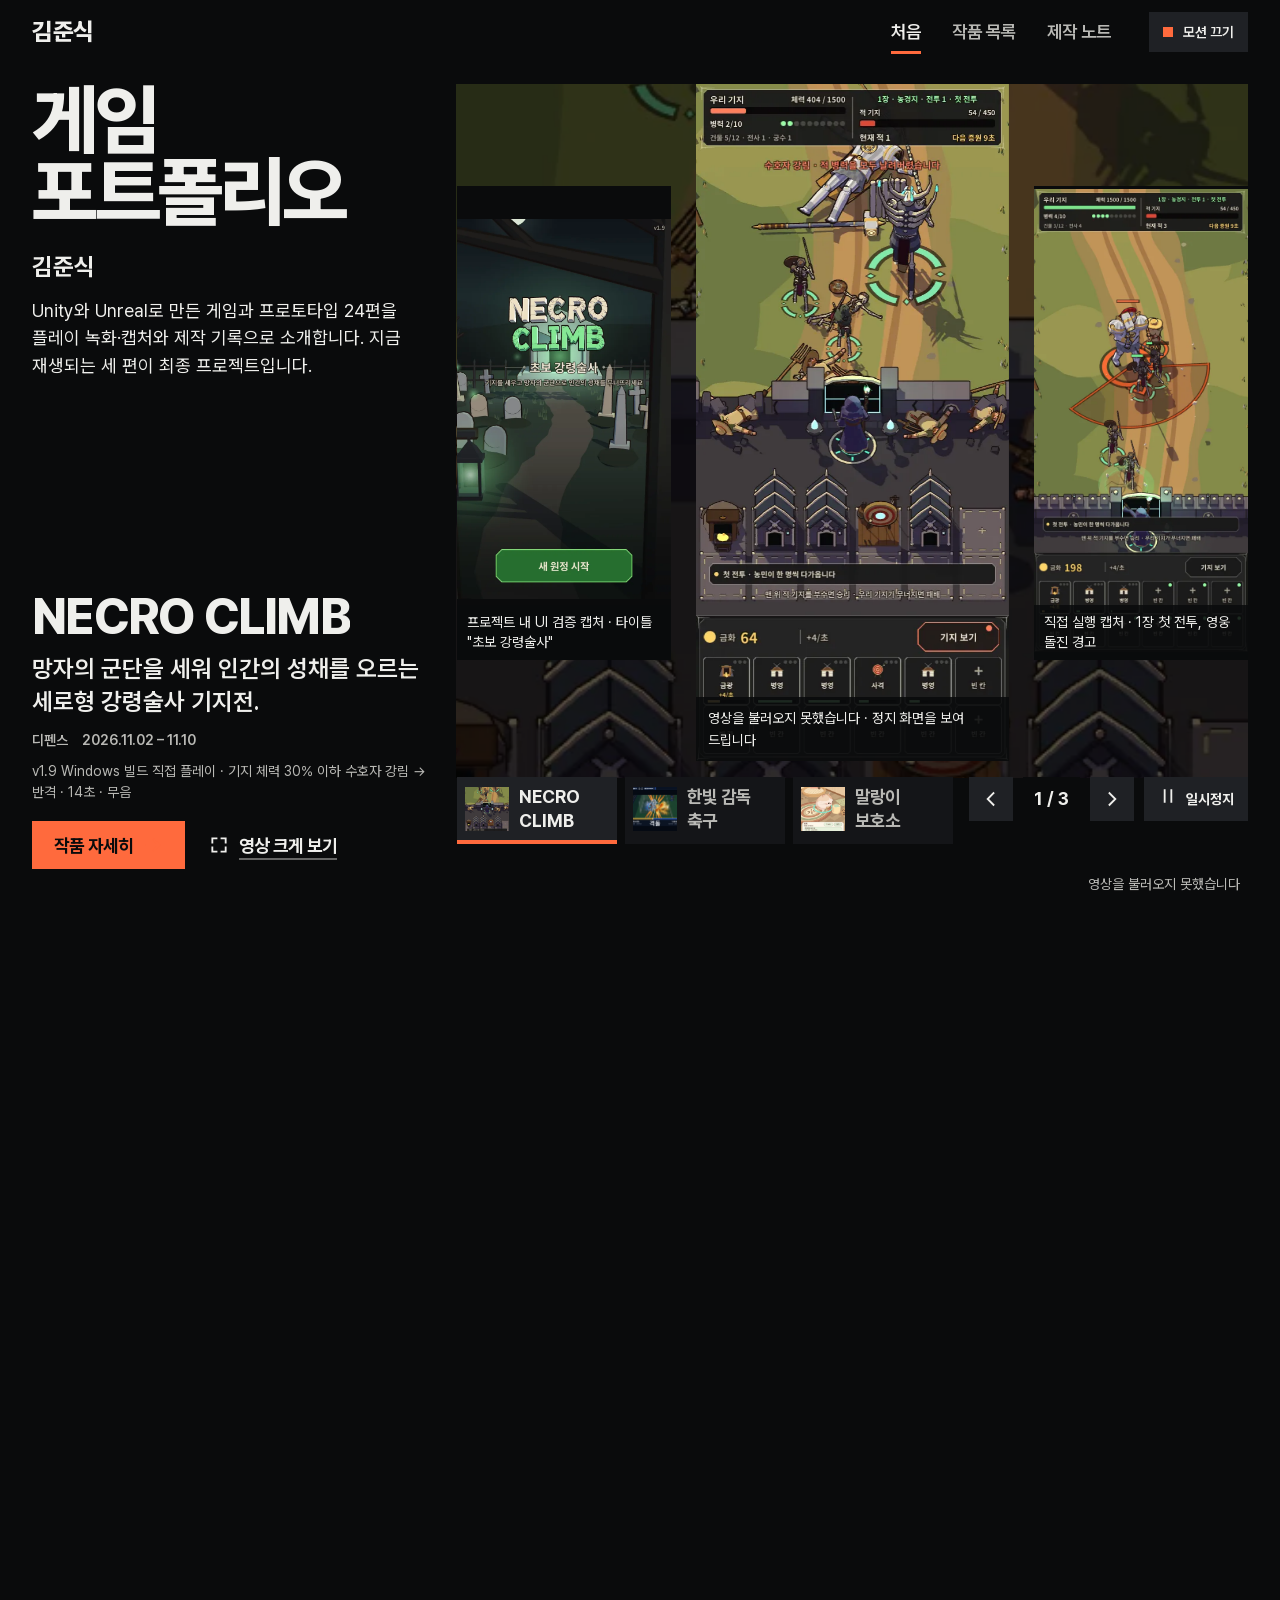
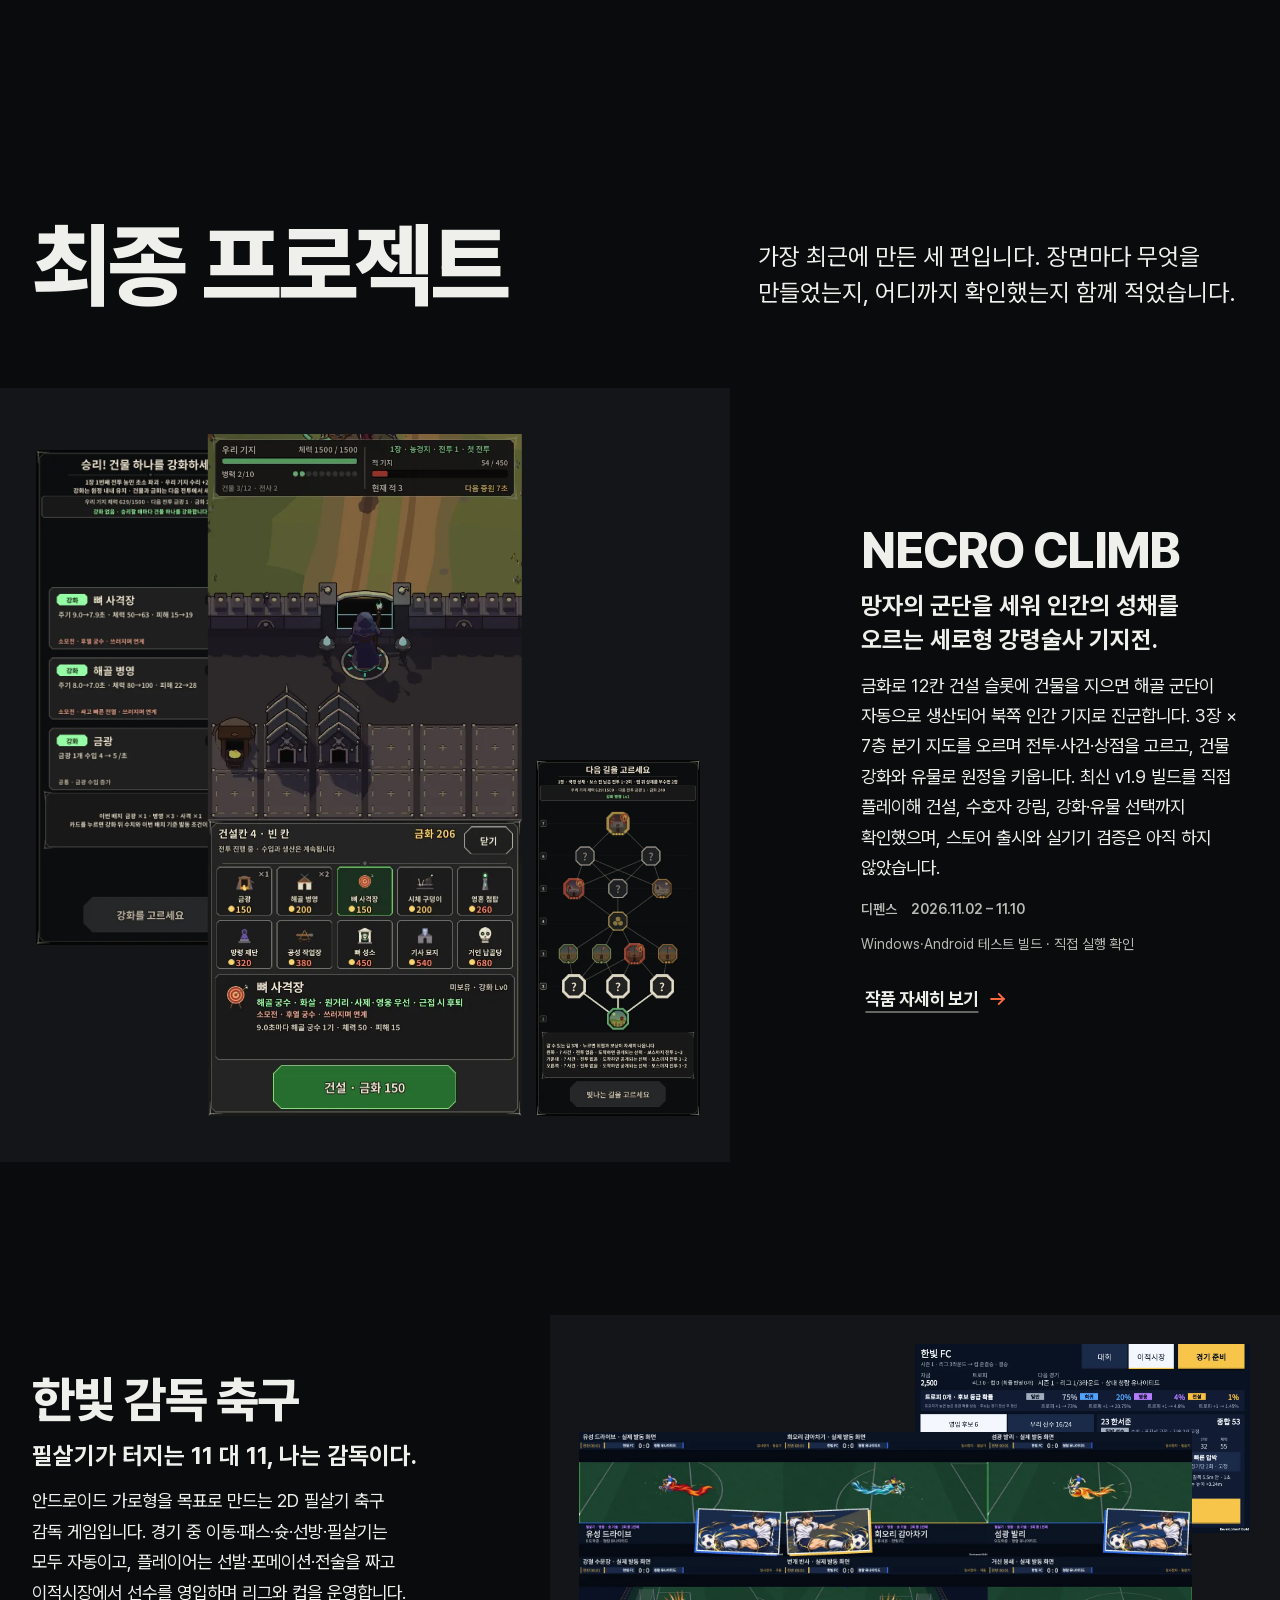
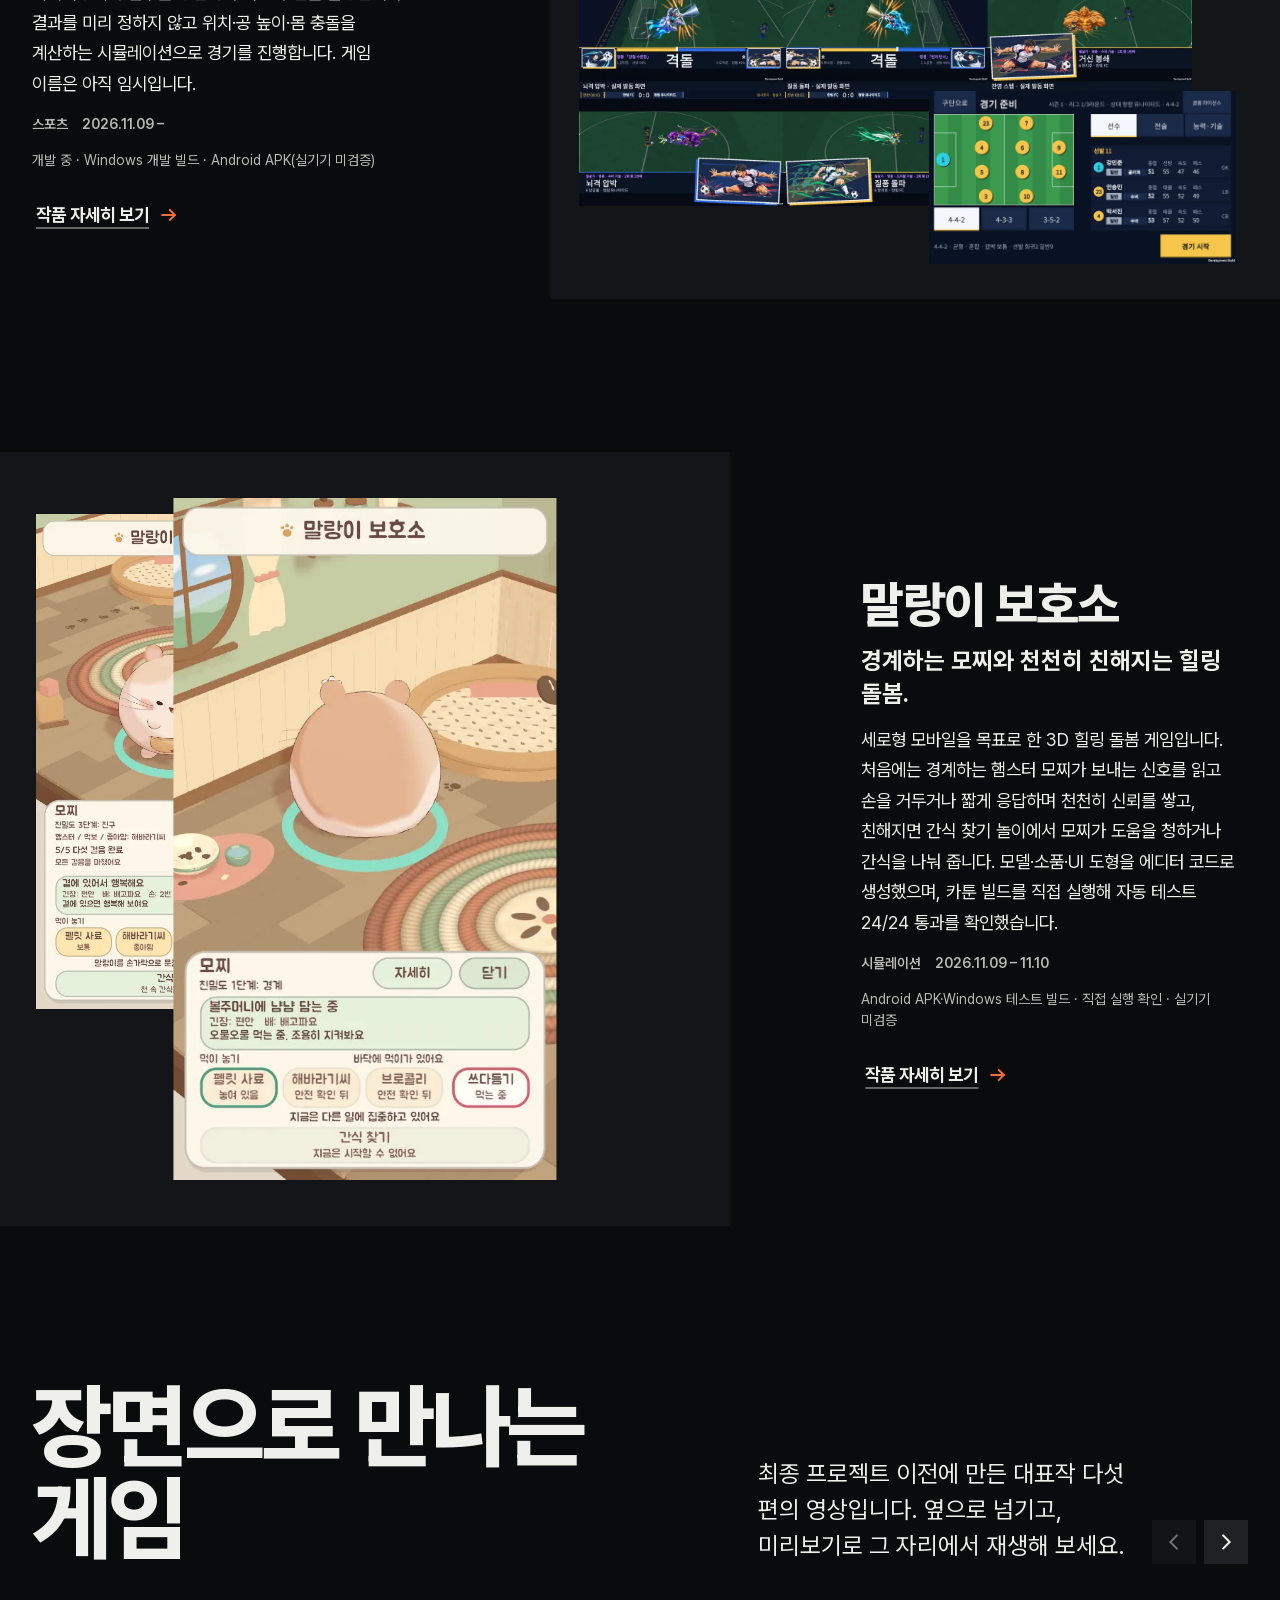
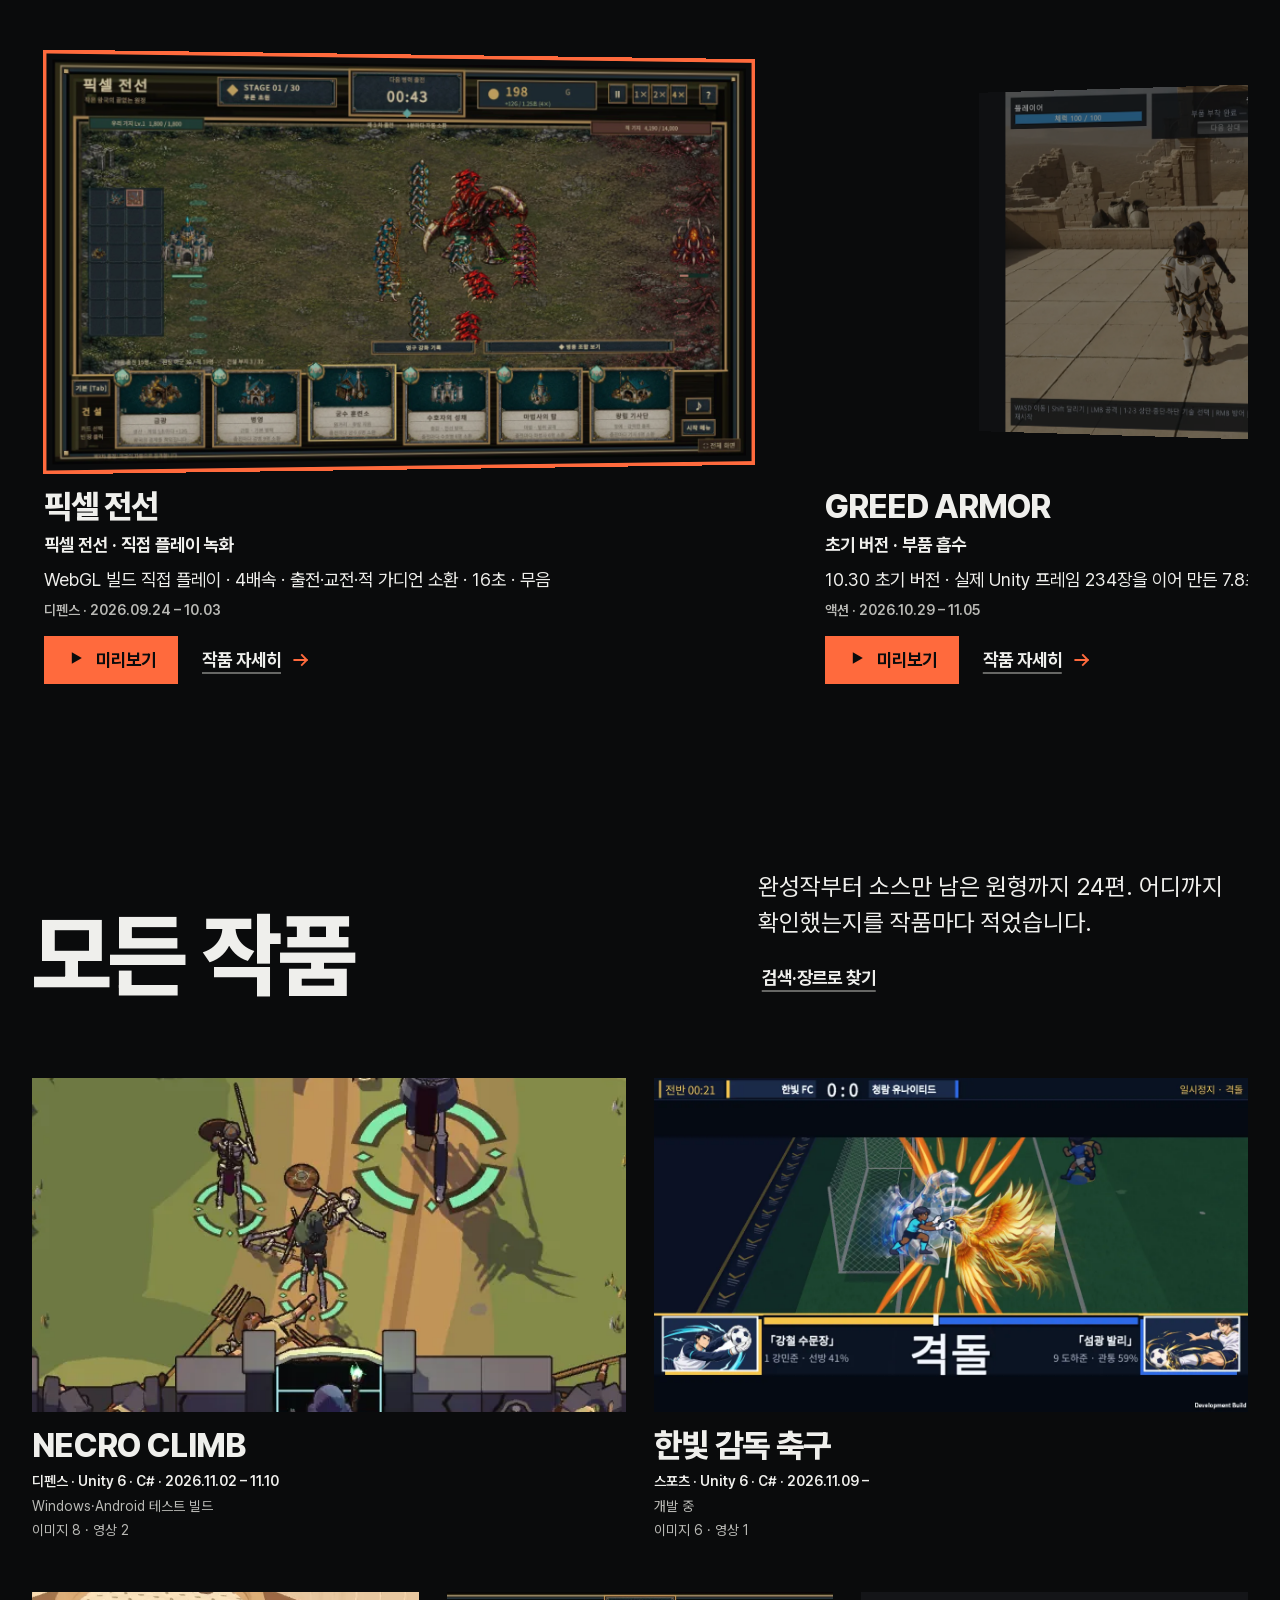
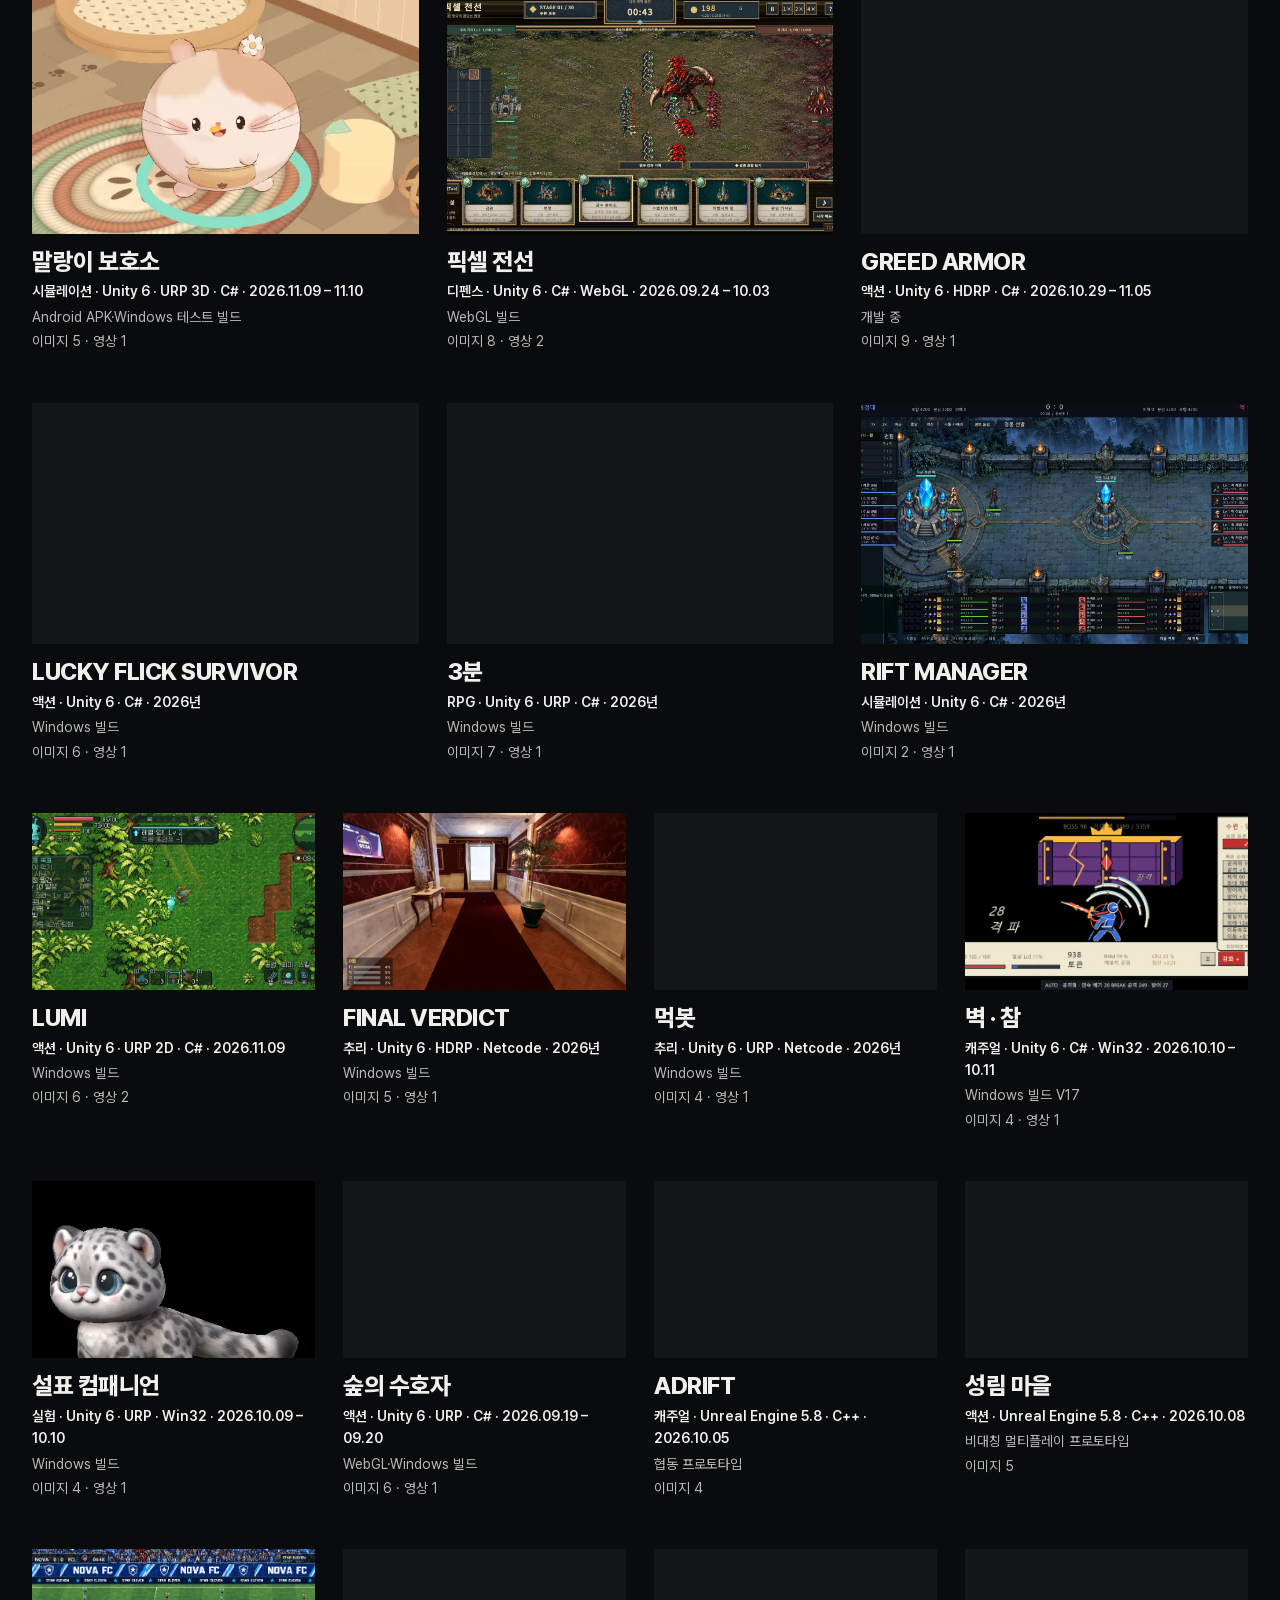
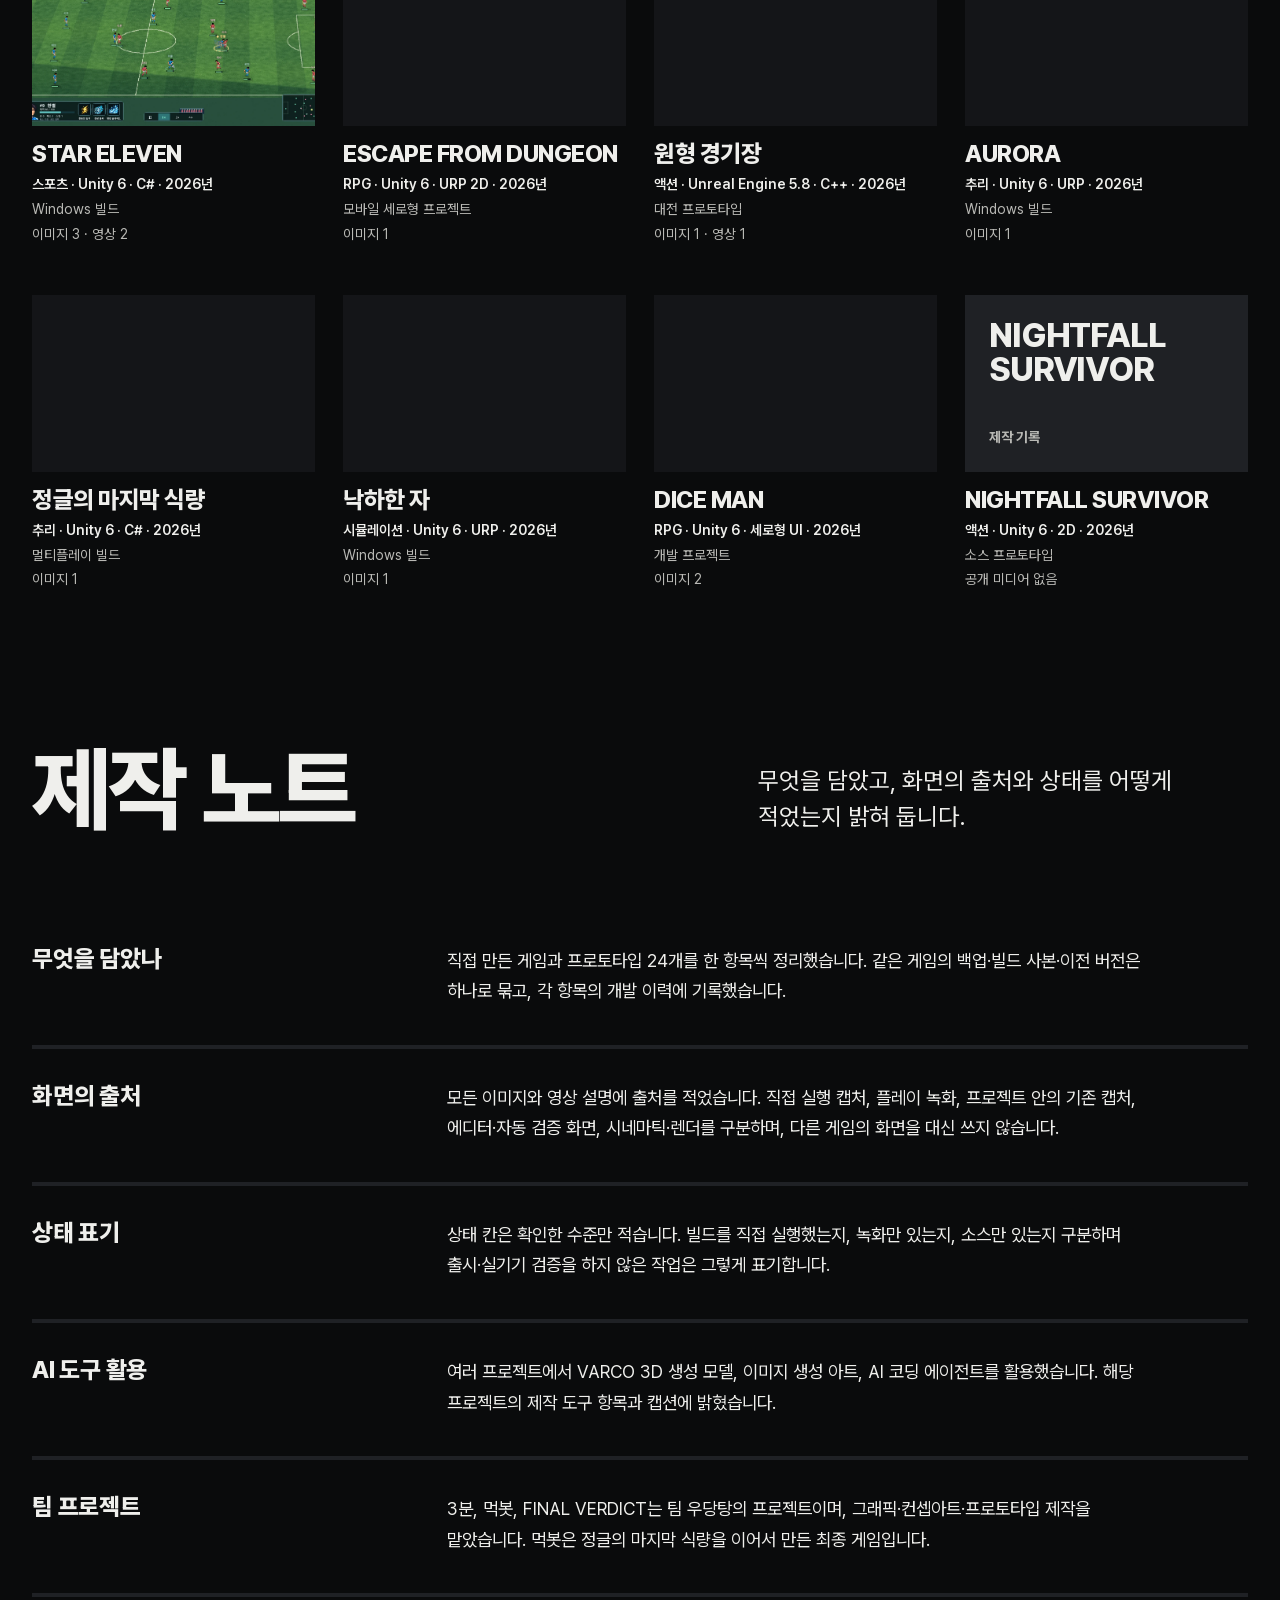
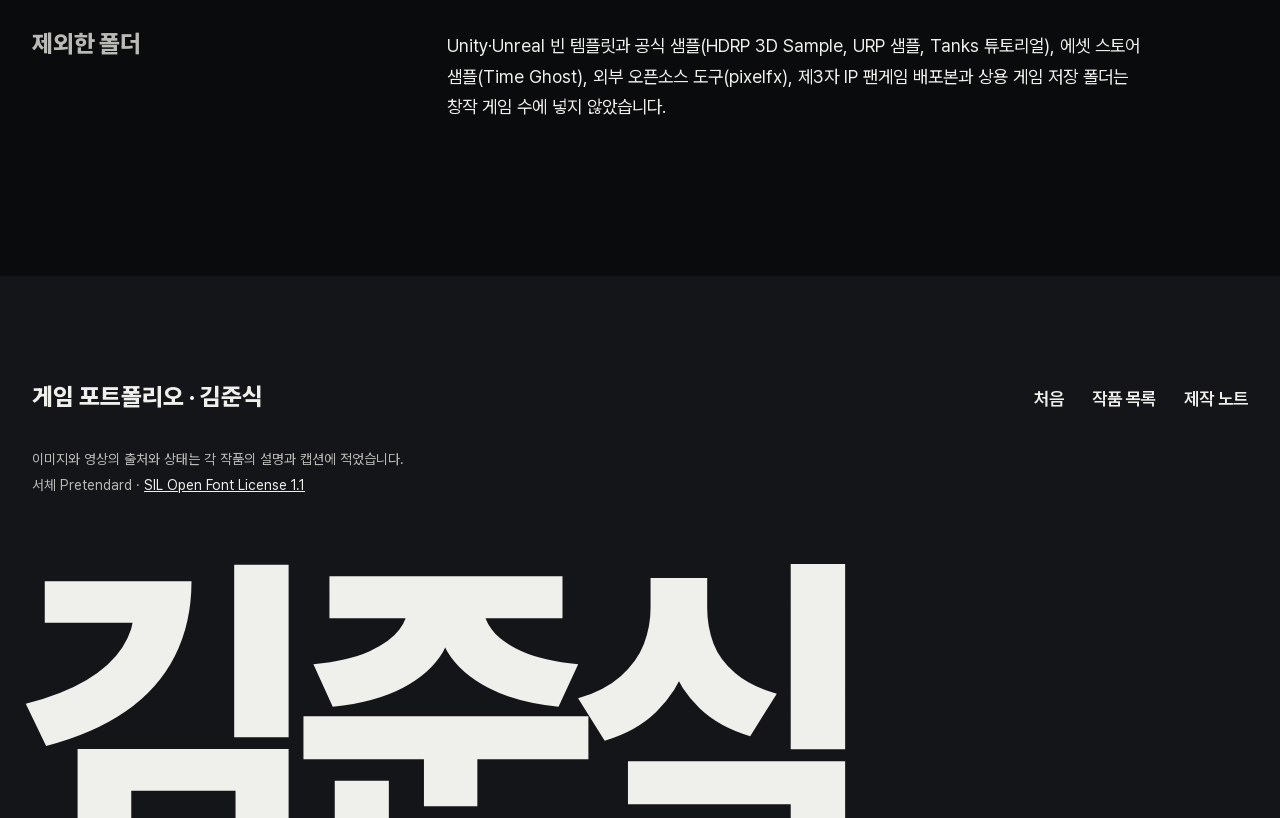
==== commit c472e13f: "Replace store layout with cinematic motion game portfolio" ====
--- a/index.html
+++ b/index.html
@@ -5,7 +5,8 @@
   <meta name="viewport" content="width=device-width, initial-scale=1">
   <title>김준식 — 게임 포트폴리오</title>
   <meta name="description" content="김준식의 게임 포트폴리오. 최종 프로젝트 세 편과 Unity·Unreal로 만든 게임·프로토타입 24편을 실제 플레이 녹화와 캡처, 제작 기록으로 소개합니다.">
-  <meta name="theme-color" content="#ffffff">
+  <meta name="theme-color" content="#0a0b0c">
+  <meta name="color-scheme" content="dark">
   <meta property="og:type" content="website">
   <meta property="og:locale" content="ko_KR">
   <meta property="og:site_name" content="게임 포트폴리오">
@@ -20,7 +21,8 @@
   <meta name="twitter:title" content="김준식 — 게임 포트폴리오">
   <meta name="twitter:description" content="최종 프로젝트 세 편과 Unity·Unreal로 만든 게임·프로토타입 24편. 직접 실행 기록과 확보한 녹화·캡처, 제작 노트로 정리한 김준식의 게임 포트폴리오.">
   <meta name="twitter:image" content="https://q6330103q-ai.github.io/game-portfolio/media/hanbit-clash.webp">
-  <link rel="icon" type="image/svg+xml" href="data:image/svg+xml,%3Csvg%20xmlns='http://www.w3.org/2000/svg'%20viewBox='0%200%2040%2040'%3E%3Crect%20width='40'%20height='40'%20rx='10'%20fill='%23ffffff'/%3E%3Cpath%20d='M11%2011h18a8%208%200%200%201%207.8%206.3l1.6%207.6a5%205%200%200%201-8.6%204.4L26.6%2026H13.4l-3.2%203.3a5%205%200%200%201-8.6-4.4l1.6-7.6A8%208%200%200%201%2011%2011z'%20fill='%2301875f'/%3E%3Cpath%20d='M10.5%2016.5h3v3h3v3h-3v3h-3v-3h-3v-3h3z'%20fill='%23ffffff'/%3E%3Ccircle%20cx='28'%20cy='18.5'%20r='2.2'%20fill='%23ffd04b'/%3E%3Ccircle%20cx='31.5'%20cy='23'%20r='2.2'%20fill='%23ff8a65'/%3E%3C/svg%3E">
+  <link rel="icon" type="image/svg+xml" href="data:image/svg+xml,%3Csvg%20xmlns='http://www.w3.org/2000/svg'%20viewBox='0%200%2040%2040'%3E%3Crect%20width='40'%20height='40'%20fill='%230a0b0c'/%3E%3Crect%20x='14'%20y='6'%20width='12'%20height='28'%20fill='%23ff6a3d'/%3E%3Crect%20x='4'%20y='11'%20width='7'%20height='18'%20fill='%23f4f1ea'/%3E%3Crect%20x='29'%20y='11'%20width='7'%20height='18'%20fill='%23f4f1ea'/%3E%3C/svg%3E">
+  <link rel="preload" href="media/necro-guardian.webp" as="image" fetchpriority="high">
   <link rel="stylesheet" href="fonts/pretendard-variable.css">
   <link rel="stylesheet" href="styles.css">
   <script>
@@ -43,165 +45,178 @@
 <body>
   <a class="skip" href="#main">본문으로 건너뛰기</a>
 
-  <header class="store-header">
-    <div class="store-header__inner">
-      <a class="brand" href="#home" aria-label="게임 포트폴리오 · 김준식 · 둘러보기 처음으로">
-        <svg class="brand__mark" viewBox="0 0 40 40" width="36" height="36" aria-hidden="true" focusable="false">
-          <path d="M11 11h18a8 8 0 0 1 7.8 6.3l1.6 7.6a5 5 0 0 1-8.6 4.4L26.6 26H13.4l-3.2 3.3a5 5 0 0 1-8.6-4.4l1.6-7.6A8 8 0 0 1 11 11z" fill="#01875f"/>
-          <path d="M10.5 16.5h3v3h3v3h-3v3h-3v-3h-3v-3h3z" fill="#ffffff"/>
-          <circle cx="28" cy="18.5" r="2.2" fill="#ffd04b"/>
-          <circle cx="31.5" cy="23" r="2.2" fill="#ff8a65"/>
-        </svg>
-        <span class="brand__text">
-          <span class="brand__title">게임 포트폴리오</span>
-          <span class="brand__author">김준식</span>
-        </span>
-      </a>
-
-      <nav class="store-nav" aria-label="주요 화면">
-        <a class="store-nav__link" href="#home">둘러보기</a>
-        <a class="store-nav__link" href="#catalog">전체 게임</a>
-        <a class="store-nav__link" href="#notes">제작 노트</a>
-      </nav>
-
-      <form class="search" id="searchForm" role="search" action="#catalog">
-        <label class="visually-hidden" for="searchInput">게임 검색</label>
-        <svg class="search__icon" viewBox="0 0 24 24" width="20" height="20" aria-hidden="true" focusable="false"><circle cx="10.5" cy="10.5" r="6.5" fill="none" stroke="currentColor" stroke-width="2"/><path d="M15.5 15.5 20 20" stroke="currentColor" stroke-width="2" stroke-linecap="round"/></svg>
-        <input class="search__input" id="searchInput" name="q" type="search" placeholder="게임, 장르, 엔진 검색" autocomplete="off" spellcheck="false" enterkeyhint="search">
-        <button class="search__clear" id="searchClear" type="button" aria-label="검색어 지우기">
-          <svg viewBox="0 0 24 24" width="18" height="18" aria-hidden="true" focusable="false"><path d="M6 6l12 12M18 6 6 18" stroke="currentColor" stroke-width="2" stroke-linecap="round"/></svg>
-        </button>
-      </form>
-
-      <button class="motion-toggle" id="motionToggle" type="button" aria-pressed="true">
-        <svg class="motion-toggle__icon" viewBox="0 0 24 24" width="20" height="20" aria-hidden="true" focusable="false"><path d="M3 12c2.2-4.5 4.4-4.5 6.6 0s4.4 4.5 6.6 0 3.6-3 4.8-1.5" fill="none" stroke="currentColor" stroke-width="2" stroke-linecap="round"/></svg>
-        <span class="motion-toggle__label">모션 끄기</span>
+  <header class="site-bar">
+    <a class="site-bar__brand" href="#home" aria-label="김준식 게임 포트폴리오 처음으로">김준식</a>
+    <nav class="site-nav" aria-label="주요 화면">
+      <a class="site-nav__link" href="#home">처음</a>
+      <a class="site-nav__link" href="#catalog">작품 목록</a>
+      <a class="site-nav__link" href="#notes">제작 노트</a>
+    </nav>
+    <button class="motion-toggle" id="motionToggle" type="button" aria-pressed="true">
+      <span class="motion-toggle__dot" aria-hidden="true"></span>
+      <span class="motion-toggle__label">모션 끄기</span>
+    </button>
+  </header>
+
+  <main id="main" tabindex="-1">
+    <p class="data-error" id="dataError" role="alert" hidden>작품 데이터를 불러오지 못했습니다. 페이지를 새로고침해 주세요.</p>
+
+    <div class="view view--home" id="homeView">
+      <section class="motion-showcase" id="motionShowcase" aria-labelledby="showcaseHeading">
+        <div class="motion-showcase__sticky">
+          <div class="showcase-intro">
+            <h1 class="showcase-heading" id="showcaseHeading">
+              <span class="showcase-heading__line"><span class="showcase-heading__text">게임</span></span>
+              <span class="showcase-heading__line"><span class="showcase-heading__text">포트폴리오</span></span>
+            </h1>
+            <p class="showcase-byline">김준식</p>
+            <p class="showcase-lede">Unity와 Unreal로 만든 게임과 프로토타입 24편을 플레이 녹화·캡처와 제작 기록으로 소개합니다. 지금 재생되는 세 편이 최종 프로젝트입니다.</p>
+          </div>
+
+          <div class="showcase-stage" id="showcaseStage">
+            <div class="showcase-scene is-active" data-game="necro-climb" data-index="0" data-orient="portrait" style="--ar: 0.4615">
+              <div class="showcase-ambient" aria-hidden="true"><img src="media/necro-guardian.webp" alt="" decoding="async"></div>
+              <div class="showcase-visual">
+                <figure class="showcase-companion showcase-companion--left" data-orient="portrait">
+                  <img class="showcase-companion__img" src="media/necro-title.webp" alt="NECRO CLIMB 타이틀" width="720" height="1280" decoding="async">
+                  <figcaption class="showcase-companion__caption">프로젝트 내 UI 검증 캡처 · 타이틀 "초보 강령술사"</figcaption>
+                </figure>
+                <div class="showcase-screen">
+                  <img class="showcase-still" src="media/necro-guardian.webp" alt="" width="540" height="1170" fetchpriority="high">
+                </div>
+                <figure class="showcase-companion showcase-companion--right" data-orient="portrait">
+                  <img class="showcase-companion__img" src="media/necro-battle.webp" alt="영웅 돌진 범위 경고가 뜬 첫 전투" width="540" height="1170" decoding="async">
+                  <figcaption class="showcase-companion__caption">직접 실행 캡처 · 1장 첫 전투, 영웅 돌진 경고</figcaption>
+                </figure>
+              </div>
+              <div class="showcase-copy">
+                <h2 class="showcase-title"><span class="showcase-word" style="--w: 0"><span class="showcase-word__inner">NECRO</span></span> <span class="showcase-word" style="--w: 1"><span class="showcase-word__inner">CLIMB</span></span></h2>
+                <p class="showcase-subtitle">망자의 군단을 세워 인간의 성채를 오르는 세로형 강령술사 기지전.</p>
+                <p class="showcase-meta"><span class="showcase-meta__category">디펜스</span> <span class="showcase-meta__period">2026.11.02 – 11.10</span></p>
+                <p class="showcase-caption">v1.9 Windows 빌드 직접 플레이 · 기지 체력 30% 이하 수호자 강림 → 반격 · 14초 · 무음</p>
+                <div class="showcase-actions">
+                  <a class="showcase-link" href="#p=necro-climb" data-game="necro-climb">작품 자세히</a>
+                </div>
+              </div>
+            </div>
+          </div>
+
+          <div class="showcase-controls" id="showcaseControls"></div>
+        </div>
+      </section>
+
+      <section class="chapters" aria-labelledby="finalTitle">
+        <header class="section-head section-head--split">
+          <h2 class="section-head__title" id="finalTitle">최종 프로젝트</h2>
+          <p class="section-head__text">가장 최근에 만든 세 편입니다. 장면마다 무엇을 만들었는지, 어디까지 확인했는지 함께 적었습니다.</p>
+        </header>
+        <div class="chapters__list" id="finalGrid"></div>
+      </section>
+
+      <section class="motion-reel" id="motionReel" aria-labelledby="reelTitle">
+        <header class="section-head section-head--reel">
+          <h2 class="section-head__title" id="reelTitle">장면으로 만나는 게임</h2>
+          <p class="section-head__text">최종 프로젝트 이전에 만든 대표작 다섯 편의 영상입니다. 옆으로 넘기고, 미리보기로 그 자리에서 재생해 보세요.</p>
+          <div class="reel-steps">
+            <button class="reel-step" type="button" data-rail-target="motionReelTrack" data-rail-dir="-1" aria-label="이전 장면들"><svg viewBox="0 0 24 24" width="22" height="22" aria-hidden="true" focusable="false"><path d="M15 5l-7 7 7 7" fill="none" stroke="currentColor" stroke-width="2.2" stroke-linecap="square"/></svg></button>
+            <button class="reel-step" type="button" data-rail-target="motionReelTrack" data-rail-dir="1" aria-label="다음 장면들"><svg viewBox="0 0 24 24" width="22" height="22" aria-hidden="true" focusable="false"><path d="M9 5l7 7-7 7" fill="none" stroke="currentColor" stroke-width="2.2" stroke-linecap="square"/></svg></button>
+          </div>
+        </header>
+        <div class="motion-reel__track" id="motionReelTrack" tabindex="0" role="region" aria-label="대표작 영상 장면"></div>
+      </section>
+
+      <section class="archive" id="archive" aria-labelledby="allTitle">
+        <header class="section-head section-head--split">
+          <h2 class="section-head__title" id="allTitle">모든 작품</h2>
+          <div class="section-head__aside">
+            <p class="section-head__text">완성작부터 소스만 남은 원형까지 24편. 어디까지 확인했는지를 작품마다 적었습니다.</p>
+            <a class="archive__find" href="#catalog">검색·장르로 찾기</a>
+          </div>
+        </header>
+        <div class="archive-grid" id="allGrid"></div>
+      </section>
+
+      <section class="notes" id="notes" aria-labelledby="notesTitle" tabindex="-1">
+        <header class="section-head section-head--split">
+          <h2 class="section-head__title" id="notesTitle">제작 노트</h2>
+          <p class="section-head__text">무엇을 담았고, 화면의 출처와 상태를 어떻게 적었는지 밝혀 둡니다.</p>
+        </header>
+        <div class="notes__list" id="notesList"></div>
+      </section>
+    </div>
+
+    <section class="view view--catalog" id="catalogView" aria-labelledby="catalogTitle" hidden>
+      <header class="index-head">
+        <h1 class="index-head__title" id="catalogTitle" tabindex="-1">전체 작품</h1>
+        <p class="index-head__count" id="resultCount" role="status" aria-live="polite"></p>
+      </header>
+      <div class="index-tools">
+        <form class="index-search" id="searchForm" role="search" action="#catalog">
+          <label class="index-search__label" for="searchInput">작품 검색</label>
+          <div class="index-search__field">
+            <input class="index-search__input" id="searchInput" name="q" type="search" placeholder="제목, 장르, 엔진" autocomplete="off" spellcheck="false" enterkeyhint="search">
+            <button class="index-search__clear" id="searchClear" type="button" aria-label="검색어 지우기" hidden>
+              <svg viewBox="0 0 24 24" width="18" height="18" aria-hidden="true" focusable="false"><path d="M6 6l12 12M18 6 6 18" stroke="currentColor" stroke-width="2.2"/></svg>
+            </button>
+          </div>
+        </form>
+        <div class="index-filters" id="categoryFilters" role="group" aria-label="장르로 거르기"></div>
+      </div>
+      <div class="index-grid" id="resultsGrid"></div>
+      <div class="index-empty" id="emptyState" hidden>
+        <p class="index-empty__text">조건에 맞는 작품이 없습니다. 검색어를 바꾸거나 장르 선택을 풀어 보세요.</p>
+        <button class="index-empty__reset" id="resetSearch" type="button">검색 초기화</button>
+      </div>
+    </section>
+
+    <article class="view view--detail" id="detailView" tabindex="-1" aria-label="작품 상세" hidden>
+      <button class="case-back" id="detailBack" type="button">
+        <svg viewBox="0 0 24 24" width="20" height="20" aria-hidden="true" focusable="false"><path d="M15 5l-7 7 7 7" fill="none" stroke="currentColor" stroke-width="2.2" stroke-linecap="square"/></svg>
+        목록으로
       </button>
-    </div>
-  </header>
-
-  <div class="store-shell">
-    <main id="main" tabindex="-1">
-      <p class="data-error" id="dataError" role="alert" hidden>작품 데이터를 불러오지 못했습니다. 페이지를 새로고침해 주세요.</p>
-
-      <div class="view view--home" id="homeView">
-        <section class="spotlight" id="spotlight" aria-label="최종 프로젝트">
-          <div class="spotlight__head">
-            <div class="spotlight__copy">
-              <h1 class="spotlight__title">직접 만든 게임, 한곳에서.</h1>
-              <p class="spotlight__lede">Unity와 Unreal로 만든 게임과 프로토타입 24편을 플레이 녹화·캡처와 제작 기록으로 소개합니다. 맨 앞 세 편이 최종 프로젝트입니다.</p>
-            </div>
-            <a class="more-link" href="#catalog">전체 게임 보기<svg viewBox="0 0 24 24" width="18" height="18" aria-hidden="true" focusable="false"><path d="m9 6 6 6-6 6" fill="none" stroke="currentColor" stroke-width="2" stroke-linecap="round" stroke-linejoin="round"/></svg></a>
-          </div>
-          <div class="feature-grid" id="finalGrid"></div>
-        </section>
-
-        <section class="shelf" aria-labelledby="featuredTitle">
-          <div class="shelf__head">
-            <div class="shelf__copy">
-              <h2 class="shelf__title" id="featuredTitle">대표작</h2>
-              <p class="shelf__note">최종 프로젝트 이전에 만든 작품 가운데 먼저 보여 드리고 싶은 게임</p>
-            </div>
-            <div class="rail-nav">
-              <button class="rail-button" type="button" data-rail-target="featuredRail" data-rail-dir="-1" aria-label="대표작 이전 보기"><svg viewBox="0 0 24 24" width="20" height="20" aria-hidden="true" focusable="false"><path d="M15 6l-6 6 6 6" fill="none" stroke="currentColor" stroke-width="2" stroke-linecap="round" stroke-linejoin="round"/></svg></button>
-              <button class="rail-button" type="button" data-rail-target="featuredRail" data-rail-dir="1" aria-label="대표작 다음 보기"><svg viewBox="0 0 24 24" width="20" height="20" aria-hidden="true" focusable="false"><path d="m9 6 6 6-6 6" fill="none" stroke="currentColor" stroke-width="2" stroke-linecap="round" stroke-linejoin="round"/></svg></button>
-            </div>
-          </div>
-          <div class="game-rail" id="featuredRail"></div>
-        </section>
-
-        <section class="shelf" aria-labelledby="allTitle">
-          <div class="shelf__head">
-            <div class="shelf__copy">
-              <h2 class="shelf__title" id="allTitle">모든 게임</h2>
-              <p class="shelf__note">완성작부터 소스만 남은 원형까지, 확인한 수준을 상태로 적었습니다</p>
-            </div>
-          </div>
-          <div class="catalog-grid" id="allGrid"></div>
-        </section>
-
-        <section class="shelf notes" id="notes" aria-labelledby="notesTitle" tabindex="-1">
-          <div class="shelf__head">
-            <div class="shelf__copy">
-              <h2 class="shelf__title" id="notesTitle">제작 노트</h2>
-              <p class="shelf__note">무엇을 담았고, 화면의 출처와 상태를 어떻게 적었는지</p>
-            </div>
-          </div>
-          <div class="notes-grid" id="notesList"></div>
-        </section>
-      </div>
-
-      <section class="view view--catalog" id="catalogView" aria-labelledby="catalogTitle" hidden>
-        <div class="catalog-head">
-          <h1 class="catalog-head__title" id="catalogTitle" tabindex="-1">전체 게임</h1>
-          <p class="result-count" id="resultCount" role="status" aria-live="polite"></p>
-        </div>
-        <div class="chip-row" id="categoryFilters" role="group" aria-label="장르로 거르기"></div>
-        <div class="catalog-grid" id="resultsGrid"></div>
-        <div class="empty-state" id="emptyState" hidden>
-          <svg class="empty-state__mark" viewBox="0 0 40 40" width="48" height="48" aria-hidden="true" focusable="false"><path d="M11 11h18a8 8 0 0 1 7.8 6.3l1.6 7.6a5 5 0 0 1-8.6 4.4L26.6 26H13.4l-3.2 3.3a5 5 0 0 1-8.6-4.4l1.6-7.6A8 8 0 0 1 11 11z" fill="none" stroke="currentColor" stroke-width="2"/></svg>
-          <p class="empty-state__text">조건에 맞는 게임이 없습니다. 검색어를 바꾸거나 장르 선택을 풀어 보세요.</p>
-          <button class="button button--tonal" id="resetSearch" type="button">검색 초기화</button>
-        </div>
-      </section>
-
-      <article class="view view--detail" id="detailView" tabindex="-1" aria-label="게임 상세" hidden>
-        <button class="back-button" id="detailBack" type="button">
-          <svg viewBox="0 0 24 24" width="20" height="20" aria-hidden="true" focusable="false"><path d="M15 6l-6 6 6 6" fill="none" stroke="currentColor" stroke-width="2" stroke-linecap="round" stroke-linejoin="round"/></svg>
-          목록으로
-        </button>
-        <div class="detail-content" id="detailContent"></div>
-      </article>
-    </main>
-  </div>
+      <div class="case" id="detailContent"></div>
+    </article>
+  </main>
 
   <div class="toast" id="toast" role="status" aria-live="polite" hidden></div>
 
-  <footer class="store-footer">
-    <div class="store-footer__inner">
-      <div class="store-footer__brand">
-        <svg viewBox="0 0 40 40" width="28" height="28" aria-hidden="true" focusable="false">
-          <path d="M11 11h18a8 8 0 0 1 7.8 6.3l1.6 7.6a5 5 0 0 1-8.6 4.4L26.6 26H13.4l-3.2 3.3a5 5 0 0 1-8.6-4.4l1.6-7.6A8 8 0 0 1 11 11z" fill="#01875f"/>
-          <path d="M10.5 16.5h3v3h3v3h-3v3h-3v-3h-3v-3h3z" fill="#ffffff"/>
-          <circle cx="28" cy="18.5" r="2.2" fill="#ffd04b"/>
-          <circle cx="31.5" cy="23" r="2.2" fill="#ff8a65"/>
-        </svg>
-        <p><strong>게임 포트폴리오</strong> · 김준식</p>
-      </div>
-      <nav class="store-footer__nav" aria-label="바닥글 이동">
-        <a href="#home">둘러보기</a>
-        <a href="#catalog">전체 게임</a>
+  <footer class="site-end">
+    <div class="site-end__top">
+      <p class="site-end__title">게임 포트폴리오 · 김준식</p>
+      <nav class="site-end__nav" aria-label="바닥글 이동">
+        <a href="#home">처음</a>
+        <a href="#catalog">작품 목록</a>
         <a href="#notes">제작 노트</a>
       </nav>
-      <div class="store-footer__fine">
-        <p>개인 게임 포트폴리오 · Google Play와 무관합니다.</p>
-        <p>이미지와 영상의 출처는 각 게임의 설명과 캡션에 적었습니다.</p>
-        <p>서체 Pretendard · <a href="fonts/LICENSE.txt">SIL Open Font License 1.1</a></p>
-      </div>
-    </div>
+    </div>
+    <div class="site-end__fine">
+      <p>이미지와 영상의 출처와 상태는 각 작품의 설명과 캡션에 적었습니다.</p>
+      <p>서체 Pretendard · <a href="fonts/LICENSE.txt">SIL Open Font License 1.1</a></p>
+    </div>
+    <p class="site-end__name" aria-hidden="true">김준식</p>
   </footer>
 
-  <dialog class="lightbox" id="mediaViewer" aria-label="게임 미디어 확대 보기">
-    <div class="lightbox__frame">
-      <div class="lightbox__bar">
-        <p class="lightbox__count" id="viewerCount"></p>
-        <button class="lightbox__btn lightbox__close" id="viewerClose" type="button" aria-label="확대 보기 닫기">
-          <svg viewBox="0 0 24 24" width="22" height="22" aria-hidden="true" focusable="false"><path d="M6 6l12 12M18 6 6 18" stroke="currentColor" stroke-width="2" stroke-linecap="round"/></svg>
+  <dialog class="viewer" id="mediaViewer" aria-label="게임 미디어 크게 보기">
+    <div class="viewer__frame">
+      <div class="viewer__bar">
+        <p class="viewer__count" id="viewerCount"></p>
+        <button class="viewer__btn viewer__close" id="viewerClose" type="button" aria-label="크게 보기 닫기">
+          <svg viewBox="0 0 24 24" width="22" height="22" aria-hidden="true" focusable="false"><path d="M6 6l12 12M18 6 6 18" stroke="currentColor" stroke-width="2.2"/></svg>
         </button>
       </div>
-      <div class="lightbox__stage">
-        <button class="lightbox__btn lightbox__nav lightbox__nav--prev" id="viewerPrev" type="button" aria-label="이전 미디어">
-          <svg viewBox="0 0 24 24" width="24" height="24" aria-hidden="true" focusable="false"><path d="M15 6l-6 6 6 6" fill="none" stroke="currentColor" stroke-width="2" stroke-linecap="round" stroke-linejoin="round"/></svg>
+      <div class="viewer__stage">
+        <button class="viewer__btn viewer__nav viewer__nav--prev" id="viewerPrev" type="button" aria-label="이전 미디어">
+          <svg viewBox="0 0 24 24" width="24" height="24" aria-hidden="true" focusable="false"><path d="M15 5l-7 7 7 7" fill="none" stroke="currentColor" stroke-width="2.2" stroke-linecap="square"/></svg>
         </button>
-        <div class="lightbox__content" id="viewerContent"></div>
-        <button class="lightbox__btn lightbox__nav lightbox__nav--next" id="viewerNext" type="button" aria-label="다음 미디어">
-          <svg viewBox="0 0 24 24" width="24" height="24" aria-hidden="true" focusable="false"><path d="m9 6 6 6-6 6" fill="none" stroke="currentColor" stroke-width="2" stroke-linecap="round" stroke-linejoin="round"/></svg>
+        <div class="viewer__content" id="viewerContent"></div>
+        <button class="viewer__btn viewer__nav viewer__nav--next" id="viewerNext" type="button" aria-label="다음 미디어">
+          <svg viewBox="0 0 24 24" width="24" height="24" aria-hidden="true" focusable="false"><path d="M9 5l7 7-7 7" fill="none" stroke="currentColor" stroke-width="2.2" stroke-linecap="square"/></svg>
         </button>
       </div>
-      <p class="lightbox__caption" id="viewerCaption"></p>
+      <p class="viewer__caption" id="viewerCaption"></p>
     </div>
   </dialog>
 
-  <noscript><p class="noscript">이 포트폴리오는 게임 목록과 상세 화면을 그리기 위해 JavaScript가 필요합니다. 브라우저에서 JavaScript를 켜 주세요.</p></noscript>
+  <noscript><p class="noscript">이 포트폴리오는 작품 목록과 상세 화면을 그리기 위해 JavaScript가 필요합니다. 브라우저에서 JavaScript를 켜 주세요.</p></noscript>
 </body>
 </html>
--- a/styles.css
+++ b/styles.css
@@ -1,1893 +1,1479 @@
-/* 게임 포트폴리오 · 스토어형 카탈로그
-   흰 바탕, 초록 하나, 둥근 게임 아트. 색은 게임 화면과 단 하나의 행동(초록)에만 씁니다.
-   Shell: max 1280px, side gutter 16–40px. Grids: catalogue 4/3/2 columns, finals 3 → swipe rail. */
+/* ==========================================================================
+   게임 포트폴리오 · 김준식
+   Direction: "게임 장면이 펼쳐지는 무대" — one held stage where the active game
+   plays large, its own captures standing beside it, and the window opening
+   to the whole screen as you scroll. Dark ink, warm white type, one accent.
+   Motion is gated on html[data-motion="on"]; every other state is finished.
+   ========================================================================== */
 
 :root {
-  --bg: #ffffff;
-  --surface: #f4f6f5;
-  --surface-2: #eceeed;
-  --line: #e2e5e3;
-  --line-strong: #c3c8c5;
-  --ink: #1d1f1e;
-  --ink-2: #3f4442;
-  --muted: #5d6360;
-  --green: #01875f;
-  --green-ink: #05654a;
-  --green-tint: #e4f3ec;
-  --mint: #4fd69d;
-  --dark: #141816;
-  --dark-2: #1d2220;
-  --on-dark: #f3f6f4;
-  --on-dark-2: #c3ccc7;
-  --error-ink: #8c1d18;
-  --error-tint: #fdeceb;
-
-  --font: 'Pretendard Variable', Pretendard, -apple-system, BlinkMacSystemFont, system-ui, 'Apple SD Gothic Neo', 'Malgun Gothic', sans-serif;
-
-  --r-art: 12px;
-  --r-card: 16px;
-  --r-icon: 13px;
-  --pad: clamp(16px, 4vw, 40px);
-  --shell: 1280px;
-  --header-h: 64px;
-  --ease: cubic-bezier(0.2, 0.7, 0.2, 1);
-}
-
-*,
-*::before,
-*::after { box-sizing: border-box; }
-
-[hidden] { display: none !important; }
+  --ground: #0a0b0c;
+  --surface: #141518;
+  --surface-2: #1f2125;
+  --text: #efefec;
+  --muted: #b9b9b5;
+  --accent: #ff6a3d;
+  --accent-strong: #ff8a63;
+  --accent-ink: #0a0b0c;
+  --paper: #ebebe8;
+  --paper-2: #dddcd8;
+  --paper-ink: #0a0b0c;
+  --paper-muted: #4a463f;
+
+  --font: 'Pretendard Variable', Pretendard, -apple-system, BlinkMacSystemFont, 'Apple SD Gothic Neo', 'Malgun Gothic', system-ui, sans-serif;
+
+  /* five steps, no more */
+  --step-small: 0.875rem;
+  --step-body: clamp(1rem, 0.96rem + 0.2vw, 1.125rem);
+  --step-lead: clamp(1.1875rem, 1.06rem + 0.55vw, 1.5rem);
+  --step-head: clamp(2rem, 1.25rem + 2.3vw, 3.5rem);
+  --step-display: clamp(3rem, 1.6rem + 5.2vw, 6.5rem);
+
+  --m: clamp(16px, 2.5vw, 40px);
+  --gap-x: clamp(16px, 2.2vw, 32px);
+  --section-gap: clamp(104px, 12vw, 200px);
+  --bar-h: 64px;
+
+  --ease-out: cubic-bezier(0.22, 1, 0.36, 1);
+  --ease-expo: cubic-bezier(0.16, 1, 0.3, 1);
+  --ease-in-out: cubic-bezier(0.76, 0, 0.24, 1);
+  --ease-soft: cubic-bezier(0.33, 1, 0.68, 1);
+  --ease-exit: cubic-bezier(0.55, 0.055, 0.675, 0.19);
+  --t-press: 140ms;
+  --t-hover: 180ms;
+  --t-ui: 260ms;
+  --t-reveal: 820ms;
+  --t-open: 1000ms;
+
+  color-scheme: dark;
+}
+
+/* ---------- base ---------- */
+*, *::before, *::after { box-sizing: border-box; }
+[hidden]:not(.showcase-scene) { display: none !important; }
 
 html {
+  background: var(--ground);
+  color: var(--text);
+  font-family: var(--font);
+  font-size: 100%;
   -webkit-text-size-adjust: 100%;
   text-size-adjust: 100%;
-}
-
-html[data-motion="on"] { scroll-behavior: smooth; }
-
+  scroll-padding-top: 24px;
+}
 body {
   margin: 0;
-  min-width: 320px;
-  background: var(--bg);
-  color: var(--ink);
-  font-family: var(--font);
-  font-size: 16px;
+  min-height: 100svh;
+  background: var(--ground);
+  color: var(--text);
+  font-size: var(--step-body);
   line-height: 1.6;
-  letter-spacing: -0.006em;
+  font-weight: 400;
   word-break: keep-all;
   overflow-wrap: break-word;
   -webkit-font-smoothing: antialiased;
-}
-
-img,
-video,
-svg { display: block; max-width: 100%; }
-
+  font-feature-settings: 'tnum' 0;
+}
+img, video { display: block; max-width: 100%; }
+img { height: auto; }
+button, input { font: inherit; color: inherit; }
+button { cursor: pointer; }
+h1, h2, h3, p, figure, dl, dd, ul, ol { margin: 0; }
+ul, ol { padding: 0; }
 a { color: inherit; }
 
-button,
-input { font: inherit; color: inherit; letter-spacing: inherit; }
-
-button { cursor: pointer; }
-
-h1, h2, h3, p, dl, dd, ul, ol, figure { margin: 0; }
+::selection { background: var(--accent); color: var(--accent-ink); }
 
 :focus-visible {
-  outline: 3px solid var(--green);
+  outline: 3px solid var(--accent);
   outline-offset: 3px;
-  border-radius: 6px;
-}
-
-::selection { background: #bfe8d6; color: var(--ink); }
-
-/* Views, headings and sections receive focus only from script after a route change. */
-[tabindex="-1"]:focus,
-[tabindex="-1"]:focus-visible { outline: none; }
-
-.visually-hidden {
-  position: absolute !important;
+}
+[tabindex="-1"]:focus:not(:focus-visible) { outline: none; }
+
+.skip {
+  position: absolute;
+  left: var(--m);
+  top: 12px;
+  z-index: 100;
+  padding: 12px 18px;
+  background: var(--accent);
+  color: var(--accent-ink);
+  font-weight: 700;
+  text-decoration: none;
+}
+.skip:not(:focus) {
   width: 1px;
-  height: 1px;
-  margin: -1px;
+  height: 1px; /* taste-skill-ignore: visually hidden skip link, not a divider */
   padding: 0;
   overflow: hidden;
-  clip: rect(0 0 0 0);
+  clip-path: inset(50%);
   white-space: nowrap;
+}
+
+/* ---------- shared controls: one shape (square), one fill ---------- */
+.showcase-link,
+.case-button,
+.reel-preview,
+.index-empty__reset {
+  display: inline-flex;
+  align-items: center;
+  justify-content: center;
+  gap: 10px;
+  min-height: 48px;
+  padding: 0 22px;
   border: 0;
-}
-
-.skip {
-  position: fixed;
-  top: 8px;
-  left: 8px;
-  z-index: 100;
-  padding: 10px 16px;
-  border-radius: 8px;
-  background: var(--ink);
-  color: #fff;
-  font-weight: 600;
+  border-radius: 0;
+  background: var(--accent);
+  color: var(--accent-ink);
+  font-size: var(--step-body);
+  font-weight: 700;
+  line-height: 1.2;
   text-decoration: none;
-  transform: translateY(-160%);
-}
-
-.skip:focus { transform: none; }
-
-/* ───────── Header ───────── */
-
-.store-header {
-  position: sticky;
-  top: 0;
-  z-index: 30;
-  background: var(--bg);
-  border-bottom: 1px solid var(--line);
-}
-
-.store-header__inner {
-  display: flex;
-  align-items: center;
-  gap: 28px;
-  width: min(var(--shell), 100% - 2 * var(--pad));
-  height: var(--header-h);
-  margin-inline: auto;
-}
-
-.brand {
+  transition: background-color var(--t-hover) ease, transform var(--t-press) var(--ease-out);
+}
+.showcase-view,
+.case-button--quiet,
+.reel-card__link,
+.archive__find,
+.final-chapter__link {
   display: inline-flex;
   align-items: center;
   gap: 10px;
-  flex: none;
+  min-height: 48px;
+  padding: 0 4px;
+  border: 0;
+  background: none;
+  color: var(--text);
+  font-size: var(--step-body);
+  font-weight: 700;
+  line-height: 1.2;
+  text-decoration: underline;
+  text-decoration-thickness: 2px;
+  text-underline-offset: 0.32em;
+  text-decoration-color: color-mix(in srgb, currentColor 40%, transparent);
+  white-space: nowrap;
+  transition: text-decoration-color var(--t-hover) ease, color var(--t-hover) ease;
+}
+.showcase-link:active, .case-button:active, .reel-preview:active, .index-empty__reset:active,
+.showcase-btn:active, .reel-step:active, .filter-chip:active { transform: scale(0.97); }
+.icon { display: inline-flex; flex: none; }
+@media (hover: hover) and (pointer: fine) {
+  .showcase-link:hover, .case-button:not(.case-button--quiet):hover, .reel-preview:hover, .index-empty__reset:hover { background: var(--accent-strong); }
+  .showcase-view:hover, .case-button--quiet:hover, .reel-card__link:hover, .archive__find:hover, .final-chapter__link:hover { text-decoration-color: var(--accent); }
+}
+
+/* ---------- header bar: wordmark, three links, the motion switch ---------- */
+.site-bar {
+  position: absolute;
+  inset: 0 0 auto 0;
+  z-index: 30;
+  display: flex;
+  align-items: center;
+  gap: clamp(16px, 3vw, 40px);
+  height: var(--bar-h);
+  padding-inline: var(--m);
+}
+.site-bar__brand {
+  font-size: var(--step-lead);
+  font-weight: 800;
+  letter-spacing: -0.02em;
   text-decoration: none;
-  border-radius: 10px;
-}
-
-.brand__mark { width: 36px; height: 36px; }
-
-.brand__text {
-  display: flex;
-  flex-direction: column;
-  line-height: 1.15;
-}
-
-.brand__title {
-  font-size: 18px;
-  font-weight: 700;
-  letter-spacing: -0.02em;
-}
-
-.brand__author {
-  font-size: 13px;
-  font-weight: 500;
+  margin-right: auto;
+}
+.site-nav { display: flex; gap: clamp(14px, 2.4vw, 32px); }
+.site-nav__link {
+  position: relative;
+  padding-block: 8px;
   color: var(--muted);
-}
-
-.store-nav {
-  display: flex;
-  align-self: stretch;
-  gap: 4px;
-}
-
-.store-nav__link {
-  position: relative;
-  display: inline-flex;
-  align-items: center;
-  padding: 0 14px;
-  color: var(--muted);
-  font-size: 15px;
+  font-size: var(--step-body);
   font-weight: 600;
   text-decoration: none;
-  white-space: nowrap;
-  transition: color 0.2s var(--ease);
-}
-
-.store-nav__link::after {
+  transition: color var(--t-hover) ease;
+}
+.site-nav__link[aria-current="page"] { color: var(--text); }
+.site-nav__link::after {
   content: '';
   position: absolute;
-  left: 14px;
-  right: 14px;
-  bottom: -1px;
+  left: 0; right: 0; bottom: 0;
   height: 3px;
-  border-radius: 3px 3px 0 0;
-  background: var(--green);
+  background: var(--accent);
   transform: scaleX(0);
-  transition: transform 0.28s var(--ease);
-}
-
-.store-nav__link:hover { color: var(--ink); }
-
-.store-nav__link[aria-current="page"],
-.store-nav__link[aria-current="true"] { color: var(--green-ink); }
-
-.store-nav__link[aria-current="page"]::after,
-.store-nav__link[aria-current="true"]::after { transform: scaleX(1); }
-
-.store-nav__link:focus-visible { outline-offset: -3px; }
-
-.search {
-  position: relative;
-  display: flex;
-  align-items: center;
-  flex: 1 1 360px;
-  max-width: 400px;
-  height: 44px;
-  margin-left: auto;
-  border: 1px solid transparent;
-  border-radius: 22px;
-  background: var(--surface);
-  transition: background-color 0.2s var(--ease), border-color 0.2s var(--ease);
-}
-
-.search:focus-within {
-  border-color: var(--green);
-  background: var(--bg);
-}
-
-.search__icon {
-  position: absolute;
-  left: 14px;
-  color: var(--muted);
-  pointer-events: none;
-}
-
-.search__input {
-  width: 100%;
-  height: 100%;
-  min-width: 0;
-  padding: 0 44px 0 44px;
-  border: 0;
-  border-radius: inherit;
-  background: transparent;
-  font-size: 16px;
-  outline: none;
-  -webkit-appearance: none;
-  appearance: none;
-}
-
-.search__input::placeholder { color: var(--muted); }
-
-.search__input::-webkit-search-cancel-button { display: none; }
-
-.search__clear {
-  position: absolute;
-  right: 6px;
-  display: grid;
-  place-items: center;
-  width: 32px;
-  height: 32px;
-  padding: 0;
-  border: 0;
-  border-radius: 50%;
-  background: transparent;
-  color: var(--muted);
-}
-
-.search__clear:hover { background: var(--surface-2); color: var(--ink); }
-
-.search__input:placeholder-shown ~ .search__clear { visibility: hidden; }
-
+  transform-origin: left;
+  transition: transform var(--t-ui) var(--ease-out);
+}
+.site-nav__link[aria-current="page"]::after { transform: none; }
+@media (hover: hover) and (pointer: fine) {
+  .site-nav__link:hover { color: var(--text); }
+  .site-nav__link:hover::after { transform: none; }
+}
 .motion-toggle {
   display: inline-flex;
   align-items: center;
-  gap: 8px;
-  flex: none;
-  height: 40px;
-  padding: 0 14px 0 12px;
-  border: 1px solid var(--line-strong);
-  border-radius: 20px;
-  background: var(--bg);
-  color: var(--ink-2);
-  font-size: 14px;
+  gap: 10px;
+  min-height: 40px;
+  padding: 0 14px;
+  border: 0;
+  background: var(--surface-2);
+  color: var(--text);
+  font-size: var(--step-small);
   font-weight: 600;
-  white-space: nowrap;
-  transition: background-color 0.2s var(--ease), border-color 0.2s var(--ease);
-}
-
-.motion-toggle:hover { background: var(--surface); }
-
-.motion-toggle[aria-pressed="false"] { color: var(--muted); border-color: var(--line); }
-
-.motion-toggle[aria-pressed="false"] .motion-toggle__icon { opacity: 0.55; }
-
-/* ───────── Shell ───────── */
-
-.store-shell {
-  width: min(var(--shell), 100% - 2 * var(--pad));
-  margin-inline: auto;
-}
+  transition: background-color var(--t-hover) ease;
+}
+.motion-toggle__dot {
+  width: 10px; height: 10px;
+  background: var(--muted);
+}
+.motion-toggle[aria-pressed="true"] .motion-toggle__dot { background: var(--accent); }
+@media (hover: hover) and (pointer: fine) { .motion-toggle:hover { background: #2a2c31; } }
 
 main { display: block; outline: none; }
 
-.view { padding-bottom: 72px; }
-
 .data-error {
-  margin: 24px 0 0;
-  padding: 14px 18px;
-  border: 1px solid #f3c1bd;
-  border-radius: var(--r-art);
-  background: var(--error-tint);
-  color: var(--error-ink);
+  margin: calc(var(--bar-h) + 40px) var(--m) 0;
+  padding: 24px;
+  background: var(--surface-2);
+  font-size: var(--step-lead);
   font-weight: 600;
 }
 
-/* ───────── Home: spotlight with final three ───────── */
-
-.spotlight { padding-top: 32px; }
-
-.spotlight__head,
-.shelf__head {
-  display: flex;
-  align-items: flex-end;
-  justify-content: space-between;
-  gap: 16px 32px;
-  margin-bottom: 20px;
-}
-
-.spotlight__title {
-  font-size: clamp(26px, 2.5vw, 34px);
-  font-weight: 750;
-  line-height: 1.25;
-  letter-spacing: -0.03em;
-}
-
-.spotlight__lede {
-  max-width: 62ch;
-  margin-top: 6px;
-  color: var(--ink-2);
-  font-size: 16px;
-}
-
-.more-link {
-  display: inline-flex;
+/* ---------- section heads (shared) ---------- */
+.section-head {
+  display: grid;
+  grid-template-columns: repeat(12, minmax(0, 1fr));
+  column-gap: var(--gap-x);
+  row-gap: 20px;
+  align-items: end;
+  padding-inline: var(--m);
+  margin-bottom: clamp(40px, 6vw, 88px);
+}
+.section-head__title {
+  grid-column: 1 / span 7;
+  font-size: var(--step-display);
+  font-weight: 800;
+  line-height: 1;
+  letter-spacing: -0.04em;
+}
+.section-head__text,
+.section-head__aside {
+  grid-column: 8 / -1;
+  max-width: 36em;
+  font-size: var(--step-lead);
+  line-height: 1.5;
+}
+.section-head__aside { display: grid; gap: 12px; justify-items: start; }
+.section-head__aside .section-head__text { max-width: none; }
+
+/* ==========================================================================
+   1. The held stage (#motionShowcase)
+   ========================================================================== */
+.motion-showcase { position: relative; background: var(--ground); }
+
+.motion-showcase__sticky {
+  --top: calc(var(--bar-h) + 12px);
+  --bottom: 28px;
+  position: relative;
+  display: grid;
+  grid-template-columns: var(--m) minmax(0, 1fr) var(--m);
+  grid-template-rows: var(--top) auto auto auto auto var(--bottom);
+  overflow: clip;
+}
+.showcase-intro { grid-column: 2; grid-row: 2; position: relative; z-index: 4; padding-bottom: 24px; }
+.showcase-stage {
+  grid-column: 1 / -1;
+  grid-row: 1 / -1;
+  display: grid;
+  grid-template-columns: subgrid;
+  grid-template-rows: subgrid;
+  pointer-events: none;
+}
+.showcase-scene {
+  grid-column: 1 / -1;
+  grid-row: 1 / -1;
+  display: grid;
+  grid-template-columns: subgrid;
+  grid-template-rows: subgrid;
+  position: relative;
+  z-index: 1;
+}
+/* inactive scenes keep their place (no height jump) but are invisible and unreachable */
+.showcase-scene[hidden] { visibility: hidden; }
+.showcase-scene.is-active { z-index: 2; }
+.showcase-controls { grid-column: 2; grid-row: 5; position: relative; z-index: 3; padding-top: 20px; }
+
+/* the heading */
+.showcase-heading {
+  font-size: clamp(3.5rem, 15vw, 6rem);
+  font-weight: 800;
+  line-height: 0.94;
+  letter-spacing: -0.045em;
+}
+.showcase-heading__line { display: block; overflow: clip; padding-bottom: 0.08em; margin-bottom: -0.08em; }
+.showcase-heading__text { display: block; }
+.showcase-byline {
+  margin-top: 18px;
+  font-size: var(--step-lead);
+  font-weight: 700;
+  letter-spacing: -0.01em;
+}
+.showcase-lede {
+  margin-top: 10px;
+  max-width: 34em;
+  font-size: var(--step-lead);
+  line-height: 1.55;
+}
+
+/* the darkened spill of the active game: on desktop it is the window that opens */
+.showcase-ambient {
+  grid-column: 1 / -1;
+  grid-row: 3;
+  position: relative;
+  overflow: clip;
+  background: transparent;
+}
+.showcase-ambient img {
+  position: absolute;
+  inset: 0;
+  width: 100%;
+  height: 100%;
+  object-fit: cover;
+  filter: brightness(0.36) saturate(1.1);
+  transform: scale(1.08);
+}
+
+/* visual: the playing screen with its companions */
+.showcase-visual {
+  grid-column: 1 / -1;
+  grid-row: 3;
+  position: relative;
+  z-index: 1;
+  display: grid;
+  grid-template-columns: minmax(0, 1fr) auto minmax(0, 1fr);
+  grid-template-rows: min(64svh, 600px);
   align-items: center;
-  gap: 2px;
-  flex: none;
-  min-height: 40px;
-  padding: 0 8px 0 14px;
-  border-radius: 20px;
-  color: var(--green-ink);
-  font-size: 15px;
-  font-weight: 700;
-  text-decoration: none;
-  transition: background-color 0.2s var(--ease);
-}
-
-.more-link:hover { background: var(--green-tint); }
-
-.more-link svg { transition: transform 0.25s var(--ease); }
-
-.more-link:hover svg { transform: translateX(3px); }
-
-.feature-grid {
-  display: grid;
-  grid-template-columns: repeat(3, minmax(0, 1fr));
-  gap: 20px;
-}
-
-.feature-card {
-  display: flex;
-  flex-direction: column;
-  min-width: 0;
-  overflow: hidden;
-  border-radius: var(--r-card);
-  background: var(--dark);
-  color: var(--on-dark);
-  text-decoration: none;
-  isolation: isolate;
-  transition: transform 0.35s var(--ease), box-shadow 0.35s var(--ease);
-}
-
-.feature-card:focus-visible { outline-offset: 4px; border-radius: var(--r-card); }
-
-.feature-card__visual {
+  column-gap: clamp(10px, 2vw, 28px);
+  padding: 20px var(--m);
+  pointer-events: auto;
+}
+.showcase-screen {
+  grid-column: 2;
+  grid-row: 1;
   position: relative;
-  aspect-ratio: 16 / 10;
-  overflow: hidden;
-  background: #0b0e0d;
-}
-
-.feature-card__backdrop {
-  position: absolute;
-  inset: -10%;
-  width: 120%;
-  height: 120%;
-  max-width: none;
-  object-fit: cover;
-  filter: blur(26px) brightness(0.5) saturate(1.15);
-  pointer-events: none;
-}
-
-.feature-card__visual[data-orient="landscape"] .feature-card__backdrop { display: none; }
-
-.feature-card__image {
+  height: 100%;
+  aspect-ratio: var(--ar, 0.46);
+  background: var(--ground);
+  overflow: clip;
+  transform: perspective(1400px) rotateY(calc(var(--tilt-x, 0) * 5deg)) rotateX(calc(var(--tilt-y, 0) * -4deg));
+  transition: transform 500ms var(--ease-out);
+}
+.showcase-still,
+.showcase-video {
   position: absolute;
   inset: 0;
   width: 100%;
   height: 100%;
   object-fit: contain;
-  transform-origin: 50% 40%;
-}
-
-.feature-card__visual[data-orient="landscape"] .feature-card__image { object-fit: cover; }
-
-.feature-card__visual[data-orient="portrait"] .feature-card__image {
-  filter: drop-shadow(0 8px 24px rgba(0, 0, 0, 0.45));
-}
-
-.feature-card__visual video {
-  position: absolute;
-  inset: 0;
+}
+.showcase-video { opacity: 0; transition: opacity 420ms ease; }
+.showcase-scene[data-video="playing"] .showcase-video { opacity: 1; }
+.showcase-play {
+  position: absolute;
+  left: 50%; top: 50%;
+  z-index: 2;
+  min-height: 52px;
+  padding: 0 22px;
+  border: 0;
+  background: var(--accent);
+  color: var(--accent-ink);
+  font-weight: 800;
+  white-space: nowrap;
+  transform: translate(-50%, -50%);
+}
+.showcase-error {
+  position: absolute;
+  left: 0; right: 0; bottom: 0;
+  z-index: 2;
+  padding: 10px 12px;
+  background: rgba(10, 11, 12, 0.88);
+  font-size: var(--step-small);
+}
+
+.showcase-companion {
+  position: relative;
+  height: 70%;
+  max-width: 100%;
+  margin: 0;
+  overflow: clip;
+  background: var(--ground);
+}
+.showcase-companion--left { grid-column: 1; justify-self: end; }
+.showcase-companion--right { grid-column: 3; justify-self: start; }
+.showcase-companion__img {
+  height: 100%;
+  width: auto;
+  max-width: 100%;
+  object-fit: contain;
+}
+.showcase-companion__caption {
+  position: absolute;
+  left: 0; right: 0; bottom: 0;
+  padding: 8px 10px;
+  background: rgba(10, 11, 12, 0.86);
+  font-size: var(--step-small);
+  line-height: 1.4;
+}
+
+/* landscape games: the screen across the top, the two companions underneath */
+.showcase-scene[data-orient="landscape"] .showcase-visual {
+  grid-template-columns: minmax(0, 1fr) minmax(0, 1fr);
+  grid-template-rows: minmax(0, 1fr) minmax(0, 32%);
+  row-gap: 12px;
+  height: min(64svh, 600px);
+}
+.showcase-scene[data-orient="landscape"] .showcase-screen {
+  grid-column: 1 / -1;
+  grid-row: 1;
+  height: auto;
   width: 100%;
-  height: 100%;
-  object-fit: cover;
-}
-
-.feature-card__body {
-  display: flex;
-  flex-direction: column;
-  flex: 1;
-  gap: 6px;
-  padding: 18px 20px 20px;
-}
-
-.eyebrow {
-  color: var(--mint);
-  font-size: 13px;
-  font-weight: 700;
-  letter-spacing: 0.01em;
-}
-
-.feature-card__title {
-  font-size: 22px;
-  font-weight: 750;
-  line-height: 1.3;
-  letter-spacing: -0.02em;
-  overflow-wrap: anywhere;
-}
-
-.feature-card__subtitle {
-  color: var(--on-dark-2);
-  font-size: 15px;
-  line-height: 1.55;
-  min-height: 3.1em; /* two lines, so the three final cards keep one rhythm */
-}
-
-.card-meta {
-  color: #a9b4ae;
-  font-size: 13px;
-  font-weight: 500;
-}
-
-.card-action {
-  display: inline-flex;
+  max-height: 100%;
+  justify-self: center;
+  align-self: end;
+}
+.showcase-scene[data-orient="landscape"] .showcase-companion { grid-row: 2; height: 100%; align-self: start; }
+.showcase-scene[data-orient="landscape"] .showcase-companion--left { grid-column: 1; }
+.showcase-scene[data-orient="landscape"] .showcase-companion--right { grid-column: 2; }
+
+/* copy: kept off the game's HUD */
+.showcase-copy {
+  grid-column: 2;
+  grid-row: 4;
+  position: relative;
+  z-index: 2;
+  display: grid;
+  justify-items: start;
+  gap: 10px;
+  padding-top: 24px;
+  pointer-events: auto;
+}
+.showcase-title {
+  font-size: var(--step-head);
+  font-weight: 800;
+  line-height: 1;
+  letter-spacing: -0.035em;
+}
+.showcase-word { display: inline-block; overflow: clip; padding-bottom: 0.1em; margin-bottom: -0.1em; vertical-align: top; }
+.showcase-word__inner { display: inline-block; }
+.showcase-subtitle { font-size: var(--step-lead); font-weight: 600; line-height: 1.4; max-width: 30em; }
+.showcase-meta { display: flex; flex-wrap: wrap; gap: 4px 14px; color: var(--muted); font-size: var(--step-small); font-weight: 600; }
+.showcase-caption { color: var(--muted); font-size: var(--step-small); line-height: 1.5; max-width: 40em; }
+.showcase-actions { display: flex; flex-wrap: wrap; align-items: center; gap: 8px 20px; margin-top: 8px; }
+
+/* controls: three real projects, previous/next, pause */
+.showcase-choices { display: grid; grid-template-columns: repeat(3, minmax(0, 1fr)); gap: 8px; }
+.showcase-choice {
+  position: relative;
+  display: grid;
+  grid-template-columns: 44px minmax(0, 1fr);
   align-items: center;
-  gap: 6px;
-  align-self: flex-start;
-  height: 38px;
-  margin-top: auto;
-  padding: 0 16px 0 18px;
-  border-radius: 19px;
-  background: var(--mint);
-  color: #03261a;
-  font-size: 14px;
-  font-weight: 750;
-  transition: background-color 0.2s var(--ease);
-}
-
-.feature-card__body .card-meta { margin-bottom: 10px; }
-
-.card-action svg { transition: transform 0.25s var(--ease); }
-
-.cover-badge {
-  position: absolute;
-  z-index: 2;
-  top: 10px;
-  left: 10px;
-  display: inline-flex;
-  align-items: center;
-  gap: 5px;
-  height: 24px;
-  padding: 0 10px 0 8px;
-  border-radius: 12px;
-  background: rgba(10, 12, 11, 0.78);
-  color: #fff;
-  font-size: 12px;
-  font-weight: 650;
-  line-height: 1;
-}
-
-.cover-badge::before,
-.video-label::before {
-  content: '';
-  width: 0;
-  height: 0;
-  border-style: solid;
-  border-width: 4.5px 0 4.5px 7px;
-  border-color: transparent transparent transparent currentColor;
-}
-
-/* ───────── Shelves ───────── */
-
-.shelf { padding-top: 56px; scroll-margin-top: calc(var(--header-h) + 8px); }
-
-.shelf__copy { min-width: 0; }
-
-.shelf__title {
-  font-size: 22px;
-  font-weight: 750;
-  line-height: 1.3;
-  letter-spacing: -0.02em;
-}
-
-.shelf__note {
-  margin-top: 2px;
+  gap: 10px;
+  min-height: 60px;
+  padding: 8px 10px 12px 8px;
+  border: 0;
+  background: var(--surface);
   color: var(--muted);
-  font-size: 14px;
-}
-
-.rail-nav {
-  display: flex;
-  gap: 8px;
-  flex: none;
-}
-
-.rail-button {
-  display: grid;
-  place-items: center;
-  width: 40px;
-  height: 40px;
-  padding: 0;
-  border: 1px solid var(--line-strong);
-  border-radius: 50%;
-  background: var(--bg);
-  color: var(--ink-2);
-  transition: background-color 0.2s var(--ease), opacity 0.2s var(--ease);
-}
-
-.rail-button:hover:not(:disabled) { background: var(--surface); }
-
-.rail-button:disabled { opacity: 0.35; cursor: default; }
-
-.game-rail {
-  display: grid;
-  grid-auto-flow: column;
-  grid-auto-columns: calc((100% - 2 * 20px) / 3);
-  gap: 20px;
-  overflow-x: auto;
-  overscroll-behavior-x: contain;
-  scroll-snap-type: x mandatory;
-  scrollbar-width: none;
-  padding-bottom: 4px;
-}
-
-.game-rail::-webkit-scrollbar { display: none; }
-
-.game-rail > * { scroll-snap-align: start; }
-
-/* ───────── Game card ───────── */
-
-.catalog-grid {
-  display: grid;
-  grid-template-columns: repeat(4, minmax(0, 1fr));
-  gap: 32px 20px;
-}
-
-.game-card {
-  display: flex;
-  flex-direction: column;
-  gap: 12px;
-  min-width: 0;
-  color: inherit;
-  text-decoration: none;
-  border-radius: var(--r-art);
-}
-
-.game-card:focus-visible { outline-offset: 4px; }
-
-.game-card__cover {
-  position: relative;
-  aspect-ratio: 16 / 9;
-  overflow: hidden;
-  border-radius: var(--r-art);
-  background: var(--surface-2);
-  transition: box-shadow 0.3s var(--ease);
-}
-
-.game-card__cover img {
-  width: 100%;
-  height: 100%;
-  object-fit: cover;
-  transition: transform 0.6s var(--ease);
-}
-
-.game-card__cover[data-orient="portrait"],
-.game-card__cover[data-orient="square"] { background: #1c201e; }
-
-.game-card__cover[data-orient="portrait"] img,
-.game-card__cover[data-orient="square"] img { object-fit: contain; }
-
-.game-card__info {
-  display: grid;
-  grid-template-columns: 56px minmax(0, 1fr);
-  gap: 12px;
-  align-items: start;
-}
-
-.game-icon {
-  position: relative;
-  display: grid;
-  place-items: center;
-  width: 56px;
-  height: 56px;
-  overflow: hidden;
-  border-radius: var(--r-icon);
-  background: var(--green-tint);
-  box-shadow: inset 0 0 0 1px rgba(0, 0, 0, 0.06);
-}
-
-.game-icon img {
-  position: absolute;
-  inset: 0;
-  width: 100%;
-  height: 100%;
-  object-fit: cover;
-}
-
-.game-icon__text {
-  color: var(--green-ink);
-  font-size: 18px;
-  font-weight: 800;
-  letter-spacing: -0.02em;
-}
-
-.game-card__copy { min-width: 0; padding-top: 1px; }
-
-.game-card__title {
-  font-size: 16px;
-  font-weight: 650;
-  line-height: 1.35;
-  letter-spacing: -0.015em;
-  overflow-wrap: anywhere;
-}
-
-.game-card__meta {
-  margin-top: 2px;
-  color: var(--muted);
-  font-size: 14px;
-  line-height: 1.4;
-}
-
-.game-card__status {
-  margin-top: 2px;
-  overflow: hidden;
-  color: var(--muted);
-  font-size: 13px;
-  line-height: 1.45;
-  white-space: nowrap;
-  text-overflow: ellipsis;
-}
-
-/* Honest title card for games with no recorded screen */
-.text-cover {
-  position: absolute;
-  inset: 0;
-  display: flex;
-  flex-direction: column;
-  justify-content: space-between;
-  gap: 8px;
-  padding: 14px 16px;
-  overflow: hidden;
-  background:
-    radial-gradient(circle at 1px 1px, rgba(255, 255, 255, 0.09) 1px, transparent 1.5px) 0 0 / 14px 14px,
-    var(--dark-2);
-  color: var(--on-dark);
-}
-
-.text-cover__label {
-  align-self: flex-start;
-  padding: 3px 9px;
-  border: 1px solid rgba(255, 255, 255, 0.28);
-  border-radius: 10px;
-  color: var(--on-dark-2);
-  font-size: 12px;
-  font-weight: 600;
-  order: -1;
-}
-
-.text-cover__title {
-  font-size: clamp(17px, 1.6vw, 22px);
-  font-weight: 800;
-  line-height: 1.15;
-  letter-spacing: -0.01em;
-  overflow-wrap: anywhere;
-}
-
-.media-error {
-  position: absolute;
-  inset: 0;
-  display: grid;
-  place-items: center;
-  padding: 12px;
-  background: var(--surface-2);
-  color: var(--muted);
-  font-size: 13px;
-  text-align: center;
-}
-
-.is-broken { background: var(--surface-2); }
-
-/* Compact listing (similar games) */
-.game-card--compact { flex-direction: row; gap: 0; }
-
-.game-card--compact .game-card__cover { display: none; }
-
-.game-card--compact .game-card__info {
-  width: 100%;
-  grid-template-columns: 52px minmax(0, 1fr);
-  align-items: center;
-  padding: 6px;
-  border-radius: var(--r-art);
-  transition: background-color 0.2s var(--ease);
-}
-
-.game-card--compact .game-icon { width: 52px; height: 52px; border-radius: 12px; }
-
-.game-card--compact .game-card__title { font-size: 15px; }
-
-/* ───────── Notes ───────── */
-
-.notes-grid {
-  display: grid;
-  grid-template-columns: repeat(3, minmax(0, 1fr));
-  gap: 16px;
-}
-
-.note-card {
-  padding: 20px 22px 22px;
-  border-radius: var(--r-card);
-  background: var(--surface);
-}
-
-.note-card h3 {
-  margin-bottom: 6px;
-  font-size: 17px;
-  font-weight: 700;
-  letter-spacing: -0.015em;
-}
-
-.note-card p { color: var(--ink-2); font-size: 15px; line-height: 1.7; }
-
-.note-card--sample {
-  background: var(--bg);
-  box-shadow: inset 0 0 0 1px var(--line);
-}
-
-/* ───────── Catalogue view ───────── */
-
-.catalog-head {
-  display: flex;
-  align-items: baseline;
-  justify-content: space-between;
-  flex-wrap: wrap;
-  gap: 4px 24px;
-  padding-top: 32px;
-}
-
-.catalog-head__title {
-  font-size: clamp(26px, 2.5vw, 32px);
-  font-weight: 750;
-  line-height: 1.25;
-  letter-spacing: -0.03em;
-  outline: none;
-}
-
-.result-count {
-  color: var(--muted);
-  font-size: 15px;
-  font-weight: 500;
-  font-variant-numeric: tabular-nums;
-}
-
-.chip-row {
-  display: flex;
-  flex-wrap: wrap;
-  gap: 8px;
-  margin: 16px 0 28px;
-}
-
-.filter-chip {
-  display: inline-flex;
-  align-items: center;
-  gap: 6px;
-  height: 36px;
-  padding: 0 14px;
-  border: 1px solid var(--line-strong);
-  border-radius: 8px;
-  background: var(--bg);
-  color: var(--ink-2);
-  font-size: 14px;
-  font-weight: 600;
-  white-space: nowrap;
-  transition: background-color 0.2s var(--ease), border-color 0.2s var(--ease), color 0.2s var(--ease);
-}
-
-.filter-chip:hover { background: var(--surface); }
-
-.filter-chip[aria-pressed="true"] {
-  border-color: transparent;
-  background: var(--green-tint);
-  color: var(--green-ink);
-}
-
-.filter-chip[aria-pressed="true"]::before {
-  content: '';
-  width: 9px;
-  height: 5px;
-  margin: -3px 1px 0 -2px;
-  border-left: 2px solid currentColor;
-  border-bottom: 2px solid currentColor;
-  transform: rotate(-45deg);
-}
-
-.chip-count {
-  color: var(--muted);
-  font-size: 12px;
-  font-weight: 600;
-  font-variant-numeric: tabular-nums;
-}
-
-.filter-chip[aria-pressed="true"] .chip-count { color: var(--green-ink); }
-
-.empty-state {
-  display: grid;
-  justify-items: center;
-  gap: 14px;
-  padding: 48px 24px;
-  border: 1px dashed var(--line-strong);
-  border-radius: var(--r-card);
-  color: var(--muted);
-  text-align: center;
-}
-
-.empty-state__text { max-width: 40ch; color: var(--ink-2); font-size: 16px; }
-
-.button {
-  display: inline-flex;
-  align-items: center;
-  justify-content: center;
-  gap: 6px;
-  min-height: 44px;
-  padding: 0 20px;
-  border: 0;
-  border-radius: 22px;
-  font-size: 15px;
-  font-weight: 700;
-  text-decoration: none;
-}
-
-.button--tonal { background: var(--green-tint); color: var(--green-ink); }
-
-.button--tonal:hover { background: #d3ebdf; }
-
-/* ───────── Detail ───────── */
-
-.back-button {
-  display: inline-flex;
-  align-items: center;
-  gap: 2px;
-  height: 40px;
-  margin: 20px 0 8px -8px;
-  padding: 0 14px 0 6px;
-  border: 0;
-  border-radius: 20px;
-  background: transparent;
-  color: var(--ink-2);
-  font-size: 15px;
-  font-weight: 600;
-}
-
-.back-button:hover { background: var(--surface); }
-
-.detail-content { min-width: 0; }
-
-.detail-header {
-  display: grid;
-  grid-template-columns: minmax(0, 1fr) auto;
-  gap: 20px 48px;
-  align-items: start;
-  padding: 12px 0 32px;
-}
-
-.detail-heading { grid-column: 1; grid-row: 1; min-width: 0; }
-
-.detail-icon {
-  position: relative;
-  grid-column: 2;
-  grid-row: 1;
-  width: 200px;
-  height: 200px;
-  overflow: hidden;
-  border-radius: 44px;
-  background: var(--green-tint);
-  box-shadow: 0 1px 2px rgba(0, 0, 0, 0.12), 0 6px 20px rgba(0, 0, 0, 0.08);
-}
-
-.detail-icon img {
-  width: 100%;
-  height: 100%;
-  object-fit: cover;
-}
-
-.detail-icon .text-cover { padding: 18px; }
-
-.detail-icon .game-icon__text,
-.detail-icon > span:not(.text-cover):not(.media-error) {
-  display: grid;
-  place-items: center;
-  height: 100%;
-  color: var(--green-ink);
-  font-size: 56px;
-  font-weight: 800;
-}
-
-.final-label {
-  display: inline-flex;
-  align-items: center;
-  height: 26px;
-  margin-bottom: 12px;
-  padding: 0 10px;
-  border-radius: 13px;
-  background: var(--green-tint);
-  color: var(--green-ink);
-  font-size: 13px;
-  font-weight: 700;
-}
-
-.detail-title {
-  font-size: clamp(30px, 4.2vw, 52px);
-  font-weight: 750;
-  line-height: 1.15;
-  letter-spacing: -0.03em;
-  overflow-wrap: anywhere;
-  text-wrap: balance;
-}
-
-.detail-author {
-  margin-top: 10px;
-  color: var(--green-ink);
-  font-size: 16px;
-  font-weight: 650;
-}
-
-.detail-subtitle {
-  max-width: 60ch;
-  margin-top: 6px;
-  color: var(--ink-2);
-  font-size: 17px;
-  line-height: 1.55;
-}
-
-.detail-status {
-  display: flex;
-  align-items: baseline;
-  flex-wrap: wrap;
-  gap: 4px 10px;
-  max-width: 72ch;
-  margin-top: 14px;
-  color: var(--ink);
-  font-size: 15px;
-  line-height: 1.55;
-}
-
-.detail-status__label {
-  flex: none;
-  padding: 1px 8px;
-  border-radius: 6px;
-  background: var(--surface-2);
-  color: var(--ink-2);
-  font-size: 12px;
-  font-weight: 700;
-}
-
-/* Every fact carries its left rule; the dl is pulled left by one rule + padding and the wrapper
-   clips it, so the first fact of each wrapped row starts flush without a stray divider. */
-.detail-facts { margin-top: 24px; overflow: hidden; }
-
-.detail-facts dl {
-  display: flex;
-  flex-wrap: wrap;
-  row-gap: 16px;
-  margin-left: -25px;
-}
-
-.detail-facts .fact {
-  display: flex;
-  flex-direction: column;
-  justify-content: flex-end;
-  max-width: 264px;
-  padding: 0 24px;
-  border-left: 1px solid var(--line);
-}
-
-.detail-facts dd {
-  order: -1;
-  color: var(--ink);
-  font-size: 15px;
-  font-weight: 700;
-  line-height: 1.4;
-  font-variant-numeric: tabular-nums;
-}
-
-.detail-facts dt {
-  margin-top: 2px;
-  color: var(--muted);
-  font-size: 13px;
-}
-
-.detail-actions {
-  display: flex;
-  flex-wrap: wrap;
-  align-items: center;
-  gap: 12px;
-  margin-top: 28px;
-}
-
-.primary-button {
+  text-align: left;
+  transition: background-color var(--t-hover) ease, color var(--t-hover) ease;
+}
+.showcase-choice__thumb { display: block; width: 44px; height: 44px; overflow: clip; background: var(--ground); }
+.showcase-choice__thumb img { width: 100%; height: 100%; object-fit: cover; }
+.showcase-choice__title { font-size: var(--step-small); font-weight: 700; line-height: 1.3; }
+.showcase-choice[aria-pressed="true"] { background: var(--surface-2); color: var(--text); }
+.showcase-choice__progress { position: absolute; left: 0; right: 0; bottom: 0; height: 4px; overflow: clip; }
+.showcase-choice__bar { display: block; width: 100%; height: 100%; background: var(--accent); transform: scaleX(0); transform-origin: left; }
+.showcase-choice[aria-pressed="true"] .showcase-choice__bar { transform: scaleX(1); }
+@media (hover: hover) and (pointer: fine) { .showcase-choice:not([aria-pressed="true"]):hover { background: var(--surface-2); color: var(--text); } }
+
+.showcase-transport { display: flex; flex-wrap: wrap; align-items: center; gap: 8px 10px; margin-top: 10px; }
+.showcase-btn,
+.reel-step {
   display: inline-flex;
   align-items: center;
   justify-content: center;
   gap: 8px;
-  min-width: 200px;
-  min-height: 46px;
-  padding: 0 24px;
+  min-width: 44px;
+  min-height: 44px;
+  padding: 0 10px;
   border: 0;
-  border-radius: 10px;
-  background: var(--green);
-  color: #fff;
-  font-size: 15px;
+  background: var(--surface-2);
+  color: var(--text);
+  font-size: var(--step-small);
   font-weight: 700;
+  transition: background-color var(--t-hover) ease, transform var(--t-press) var(--ease-out);
+}
+.showcase-btn svg { width: 20px; height: 20px; }
+.showcase-btn:disabled, .reel-step:disabled { opacity: 0.45; cursor: default; }
+@media (hover: hover) and (pointer: fine) {
+  .showcase-btn:hover:not(:disabled), .reel-step:hover:not(:disabled) { background: #2c2f34; }
+}
+.showcase-count { min-width: 3.2em; min-height: 44px; display: inline-grid; place-items: center; padding: 0 6px; background: var(--ground); text-align: center; font-size: var(--step-body); font-weight: 700; font-variant-numeric: tabular-nums; }
+.showcase-btn--pause { padding: 0 14px; }
+.showcase-status { color: var(--muted); font-size: var(--step-small); }
+@media (min-width: 1024px) and (min-height: 600px) { .showcase-status { padding: 2px 8px; background: var(--ground); } }
+.showcase-progress { height: 4px; margin-top: 12px; overflow: clip; background: var(--surface-2); }
+.showcase-progress__bar { display: block; width: 100%; height: 100%; background: var(--accent); transform: scaleX(0); transform-origin: left; }
+#motionShowcase[data-timer="off"] .showcase-progress { display: none; }
+
+/* ---------- desktop: the held stage ---------- */
+@media (min-width: 1024px) and (min-height: 600px) {
+  .motion-showcase__sticky {
+    --top: calc(var(--bar-h) + 20px);
+    --bottom: clamp(20px, 3.4vh, 36px);
+    --controls: 92px;
+    --copy-w: clamp(340px, 31vw, 500px);
+    --media-left: calc(var(--m) + var(--copy-w) + var(--gap-x));
+    position: sticky;
+    top: 0;
+    height: 100svh;
+    grid-template-columns: var(--m) var(--copy-w) var(--gap-x) minmax(0, 1fr) var(--m);
+    grid-template-rows: var(--top) auto minmax(0, 1fr) var(--controls) var(--bottom);
+  }
+  .showcase-intro { grid-column: 2; grid-row: 2; padding-bottom: 0; }
+  .showcase-heading { font-size: min(6vw, 10.4vh, 6.25rem); }
+  .showcase-byline { margin-top: clamp(12px, 2.2vh, 22px); }
+  .showcase-lede { font-size: max(1.125rem, var(--step-body)); }
+  .showcase-scene[hidden] { display: none; }
+  .showcase-ambient {
+    grid-column: 3 / -1;
+    grid-row: 1 / -1;
+    clip-path: inset(var(--top) var(--m) calc(var(--controls) + var(--bottom)) var(--gap-x));
+  }
+  .showcase-visual {
+    grid-column: 4;
+    grid-row: 2 / 4;
+    grid-template-rows: minmax(0, 1fr);
+    padding: 0 0 16px;
+    min-height: 0;
+  }
+  .showcase-scene[data-orient="landscape"] .showcase-visual { height: auto; grid-template-rows: minmax(0, 1fr) minmax(0, 30%); }
+  .showcase-copy { grid-column: 2; grid-row: 3 / 5; align-self: end; padding-top: 0; }
+  .showcase-controls {
+    grid-column: 4;
+    grid-row: 4;
+    display: grid;
+    grid-template-columns: minmax(0, 1fr) auto;
+    align-items: start;
+    column-gap: 16px;
+    padding-top: 0;
+  }
+  .showcase-transport { margin-top: 0; flex-wrap: nowrap; }
+  .showcase-status { position: absolute; right: 0; top: calc(100% + 2px); white-space: nowrap; }
+  .showcase-progress { display: none; }
+  .showcase-choice { min-height: 64px; }
+  .showcase-choice__title { font-size: var(--step-body); }
+}
+@media (min-width: 1024px) and (min-height: 600px) and (max-height: 820px) {
+  .showcase-subtitle { font-size: var(--step-body); }
+  .showcase-lede { font-size: var(--step-small); }
+  .showcase-title { font-size: clamp(2rem, 1.2rem + 1.8vw, 2.75rem); }
+}
+
+/* ==========================================================================
+   2. Final projects as chapters
+   ========================================================================== */
+.chapters { padding-top: var(--section-gap); }
+.chapters__list { display: grid; gap: clamp(96px, 12vw, 180px); }
+.final-chapter {
+  display: grid;
+  grid-template-columns: repeat(12, minmax(0, 1fr));
+  column-gap: var(--gap-x);
+  align-items: center;
+  padding-inline: var(--m);
+}
+.final-chapter__media {
+  --d: min(0, calc(var(--progress, 0.5) - 0.5));
+  grid-column: 1 / span 7;
+  grid-row: 1;
+  position: relative;
+  display: block;
+  height: min(86svh, 880px);
+  margin-left: calc(var(--m) * -1);
+  background: var(--surface);
+  overflow: clip;
+  transform: perspective(1600px) rotateY(calc(var(--tilt-x, 0) * 3deg)) rotateX(calc(var(--tilt-y, 0) * -2deg));
+  transition: transform 600ms var(--ease-out);
+}
+.final-chapter__layer {
+  position: absolute;
+  width: auto;
+  max-width: none;
+  object-fit: contain;
+}
+/* portrait games: a tall lead with its two captures fanned behind and in front */
+.final-chapter__layer--lead { z-index: 2; height: 88%; left: 50%; top: 6%; transform: translate(-50%, calc(var(--d) * -14%)); }
+.final-chapter__layer--back { z-index: 1; height: 64%; left: 5%; top: 8%; transform: translate(calc(var(--d) * 24%), calc(var(--d) * -46%)); }
+.final-chapter__layer--front { z-index: 3; height: 46%; right: 4%; bottom: 6%; transform: translate(calc(var(--d) * -24%), calc(var(--d) * 70%)); }
+/* landscape games: a wide lead, one capture behind its corner, one in front */
+.final-chapter__media[data-orient="landscape"] { height: auto; aspect-ratio: 5 / 4; }
+.final-chapter__media[data-orient="landscape"] .final-chapter__layer--lead { width: 84%; height: auto; left: 4%; top: 20%; transform: translateY(calc(var(--d) * -14%)); }
+.final-chapter__media[data-orient="landscape"] .final-chapter__layer--back { width: 46%; height: auto; left: auto; right: 4%; top: 5%; transform: translate(calc(var(--d) * -20%), calc(var(--d) * -40%)); }
+.final-chapter__media[data-orient="landscape"] .final-chapter__layer--front { width: 42%; height: auto; right: 6%; bottom: 6%; transform: translate(calc(var(--d) * -24%), calc(var(--d) * 60%)); }
+
+.final-chapter__body {
+  grid-column: 9 / span 4;
+  grid-row: 1;
+  display: grid;
+  justify-items: start;
+  gap: 14px;
+}
+.final-chapter:nth-child(even) .final-chapter__media { grid-column: 6 / span 7; margin-left: 0; margin-right: calc(var(--m) * -1); }
+.final-chapter:nth-child(even) .final-chapter__body { grid-column: 1 / span 4; }
+.final-chapter__title { font-size: var(--step-head); font-weight: 800; line-height: 1; letter-spacing: -0.035em; }
+.final-chapter__line { font-size: var(--step-lead); font-weight: 700; line-height: 1.4; }
+.final-chapter__text { font-size: var(--step-body); line-height: 1.7; max-width: 34em; }
+.final-chapter__meta { display: flex; flex-wrap: wrap; gap: 4px 14px; color: var(--muted); font-size: var(--step-small); font-weight: 600; }
+.final-chapter__status { color: var(--muted); font-size: var(--step-small); line-height: 1.5; }
+.final-chapter__link { margin-top: 6px; color: var(--text); }
+.final-chapter__link .arrow { color: var(--accent); }
+
+/* ==========================================================================
+   3. The reel: real clips on a lateral rail with depth
+   ========================================================================== */
+.motion-reel { padding-top: var(--section-gap); }
+.section-head--reel .section-head__text { grid-column: 8 / span 4; }
+.reel-steps { grid-column: 12; justify-self: end; display: flex; gap: 8px; }
+.motion-reel__track {
+  display: flex;
+  gap: clamp(20px, 3vw, 48px);
+  margin-inline: var(--m);
+  padding: 12px 12px 32px;
+  overflow-x: auto;
+  overscroll-behavior-x: contain;
+  scroll-snap-type: x mandatory;
+  scroll-padding-inline: 12px;
+  scrollbar-width: thin;
+  scrollbar-color: var(--surface-2) transparent;
+}
+.motion-reel__track:focus-visible { outline-offset: -3px; }
+.motion-reel__track[data-dragging] { scroll-snap-type: none; cursor: grabbing; user-select: none; }
+.reel-card {
+  flex: 0 0 clamp(300px, 58vw, 880px);
+  scroll-snap-align: center;
+  display: grid;
+  gap: 18px;
+  align-content: start;
+}
+.reel-card__media {
+  --o: var(--reel-offset, 0);
+  --ao: min(1.2, max(var(--o), calc(var(--o) * -1)));
+  position: relative;
+  aspect-ratio: 16 / 9;
+  background: var(--surface);
+  overflow: clip;
+  transform: perspective(1600px) rotateY(calc(var(--o) * -16deg)) scale(calc(1 - var(--ao) * 0.12));
+  transform-origin: calc(50% + var(--o) * 50%) 50%;
+  cursor: pointer;
+}
+.reel-card__media::after {
+  content: '';
+  position: absolute;
+  inset: 0;
+  z-index: 2;
+  background: var(--ground);
+  opacity: calc(var(--ao) * 0.5);
+  pointer-events: none;
+}
+.reel-card__poster,
+.reel-card__video {
+  position: absolute;
+  inset: 0;
+  width: 100%;
+  height: 100%;
+  object-fit: contain;
+}
+.reel-card__video { z-index: 1; opacity: 0; transition: opacity 360ms ease; }
+.reel-card[data-preview="playing"] .reel-card__video { opacity: 1; }
+.reel-card__state {
+  position: absolute;
+  left: 0; top: 0;
+  z-index: 3;
+  padding: 6px 12px;
+  background: var(--accent);
+  color: var(--accent-ink);
+  font-size: var(--step-small);
+  font-weight: 800;
+}
+.reel-card__state:empty { display: none; }
+.reel-card__body { display: grid; justify-items: start; gap: 6px; max-width: 46em; }
+.reel-card__title { font-size: clamp(1.5rem, 1.1rem + 1.2vw, 2.25rem); font-weight: 800; line-height: 1.1; letter-spacing: -0.03em; }
+.reel-card__clip { font-size: var(--step-body); font-weight: 700; }
+.reel-card__caption { font-size: var(--step-body); line-height: 1.55; }
+.reel-card__meta { color: var(--muted); font-size: var(--step-small); font-weight: 600; }
+.reel-card__actions { display: flex; flex-wrap: wrap; align-items: center; gap: 8px 20px; margin-top: 8px; }
+.reel-preview[aria-pressed="true"] { background: var(--text); color: var(--ground); }
+.reel-card.is-centered .reel-card__media { outline: 4px solid var(--accent); outline-offset: 6px; }
+
+/* ==========================================================================
+   4. Every work: an editorial wall of real pictures
+   ========================================================================== */
+.archive { padding-top: var(--section-gap); }
+.archive-grid,
+.index-grid,
+.related-list {
+  display: grid;
+  grid-template-columns: repeat(12, minmax(0, 1fr));
+  gap: clamp(36px, 4vw, 56px) var(--gap-x);
+  padding-inline: var(--m);
+  align-items: start;
+}
+.work-card {
+  grid-column: span 3;
+  display: grid;
+  gap: 14px;
+  color: var(--text);
   text-decoration: none;
-  transition: background-color 0.2s var(--ease), transform 0.2s var(--ease);
-}
-
-.primary-button:hover { background: #017452; }
-
-.primary-button:active { transform: scale(0.98); }
-
-.text-button {
+}
+.archive-grid > .work-card--final,
+.archive-grid > .work-card--featured { grid-column: span 4; }
+.archive-grid > .work-card--final:nth-child(-n + 2) { grid-column: span 6; }
+.work-card__media {
+  position: relative;
+  display: block;
+  aspect-ratio: 16 / 10;
+  overflow: clip;
+  background: var(--surface);
+}
+.archive-grid > .work-card--final:nth-child(-n + 2) .work-card__media { aspect-ratio: 16 / 9; }
+.work-card__image {
+  width: 100%;
+  height: 100%;
+  object-fit: cover;
+  transition: transform 700ms var(--ease-soft);
+}
+.work-card__body { display: grid; gap: 4px; justify-items: start; }
+.work-card__title {
+  font-size: var(--step-lead);
+  font-weight: 800;
+  line-height: 1.2;
+  letter-spacing: -0.02em;
+  text-decoration: underline;
+  text-decoration-thickness: 3px;
+  text-underline-offset: 0.18em;
+  text-decoration-color: transparent;
+  transition: text-decoration-color var(--t-hover) ease;
+}
+.archive-grid > .work-card--final:nth-child(-n + 2) .work-card__title { font-size: clamp(1.5rem, 1.1rem + 1.2vw, 2.25rem); }
+.work-card__meta { font-size: var(--step-small); font-weight: 600; }
+.work-card__note,
+.work-card__count { color: var(--muted); font-size: var(--step-small); line-height: 1.45; }
+@media (hover: hover) and (pointer: fine) {
+  .work-card:hover .work-card__image { transform: scale(1.045); }
+  .work-card:hover .work-card__title { text-decoration-color: var(--accent); }
+}
+.work-card:focus-visible { outline-offset: 6px; }
+.work-card:focus-visible .work-card__title { text-decoration-color: var(--accent); }
+
+/* no public media: a typeset production record, not a picture */
+.text-cover {
+  position: absolute;
+  inset: 0;
+  display: grid;
+  align-content: space-between;
+  padding: clamp(14px, 2vw, 24px);
+  background: var(--surface-2);
+}
+.text-cover__title { font-size: clamp(1.375rem, 1rem + 1.4vw, 2.5rem); font-weight: 800; line-height: 1; letter-spacing: -0.035em; }
+.text-cover__label { color: var(--muted); font-size: var(--step-small); font-weight: 700; }
+.media-error {
+  position: absolute;
+  inset: auto 0 0 0;
+  padding: 10px 12px;
+  background: var(--surface-2);
+  color: var(--text);
+  font-size: var(--step-small);
+}
+.is-broken { background: var(--surface-2); }
+
+/* ==========================================================================
+   5. Notes: one editorial column of statements
+   ========================================================================== */
+.notes { padding-top: var(--section-gap); padding-bottom: var(--section-gap); outline: none; }
+.notes__list {
+  display: grid;
+  grid-template-columns: repeat(12, minmax(0, 1fr));
+  column-gap: var(--gap-x);
+  row-gap: clamp(28px, 3vw, 44px);
+  padding-inline: var(--m);
+}
+.note-card {
+  grid-column: 1 / -1;
+  display: grid;
+  grid-template-columns: subgrid;
+  align-items: baseline;
+  padding-top: clamp(20px, 2.4vw, 32px);
+  background: none;
+}
+.note-card:not(:first-child) { border-top: 4px solid var(--surface-2); }
+.note-card h3 { grid-column: 1 / span 4; font-size: var(--step-lead); font-weight: 800; line-height: 1.3; letter-spacing: -0.01em; }
+.note-card p { grid-column: 5 / span 7; font-size: var(--step-body); line-height: 1.7; max-width: 44em; }
+.note-card--sample h3 { color: var(--muted); }
+
+/* ==========================================================================
+   Footer: the name returns, cropped by the edge
+   ========================================================================== */
+.site-end {
+  position: relative;
+  overflow: clip;
+  padding: clamp(56px, 8vw, 104px) var(--m) 0;
+  background: var(--surface);
+}
+.site-end__top {
+  display: flex;
+  flex-wrap: wrap;
+  justify-content: space-between;
+  align-items: baseline;
+  gap: 16px 32px;
+}
+.site-end__title { font-size: var(--step-lead); font-weight: 800; }
+.site-end__nav { display: flex; flex-wrap: wrap; gap: 8px 28px; }
+.site-end__nav a { font-weight: 600; text-decoration: none; padding-block: 6px; }
+.site-end__nav a:hover { text-decoration: underline; text-decoration-color: var(--accent); text-decoration-thickness: 2px; text-underline-offset: 0.3em; }
+.site-end__fine { display: grid; gap: 4px; margin-top: 28px; color: var(--muted); font-size: var(--step-small); }
+.site-end__fine a { color: var(--text); }
+.site-end__name {
+  margin-top: clamp(28px, 4vw, 56px);
+  margin-left: -0.04em;
+  font-size: clamp(7rem, 27vw, 26rem);
+  font-weight: 900;
+  line-height: 0.78;
+  letter-spacing: -0.06em;
+  white-space: nowrap;
+  transform: translateY(14%);
+  user-select: none;
+}
+
+/* ==========================================================================
+   Catalogue view (#catalog): search and genre as tools of the index
+   ========================================================================== */
+.view--catalog { padding: calc(var(--bar-h) + clamp(32px, 5vw, 72px)) 0 var(--section-gap); }
+.index-head {
+  display: flex;
+  flex-wrap: wrap;
+  align-items: baseline;
+  gap: 8px 28px;
+  padding-inline: var(--m);
+}
+.index-head__title { font-size: var(--step-display); font-weight: 800; line-height: 1; letter-spacing: -0.04em; outline: none; }
+.index-head__count { color: var(--muted); font-size: var(--step-lead); font-weight: 600; }
+.index-tools {
+  display: grid;
+  grid-template-columns: minmax(260px, 420px) minmax(0, 1fr);
+  align-items: end;
+  gap: 20px var(--gap-x);
+  margin: clamp(28px, 4vw, 48px) 0 clamp(40px, 5vw, 72px);
+  padding-inline: var(--m);
+}
+.index-search__label { display: block; margin-bottom: 8px; font-size: var(--step-small); font-weight: 700; }
+.index-search__field { position: relative; }
+.index-search__input {
+  width: 100%;
+  height: 56px;
+  padding: 0 56px 0 18px;
+  border: 0;
+  border-radius: 0;
+  background: var(--surface-2);
+  font-size: var(--step-lead);
+  font-weight: 600;
+  -webkit-appearance: none;
+  appearance: none;
+}
+.index-search__input::placeholder { color: var(--muted); opacity: 1; }
+.index-search__input::-webkit-search-cancel-button { display: none; }
+.index-search__input:focus-visible { outline-offset: 0; }
+.index-search__clear {
+  position: absolute;
+  right: 6px; top: 6px;
+  display: grid;
+  place-items: center;
+  width: 44px; height: 44px;
+  border: 0;
+  background: none;
+  color: var(--text);
+}
+.index-filters { display: flex; flex-wrap: wrap; gap: 8px; }
+.filter-chip {
+  display: inline-flex;
+  align-items: baseline;
+  gap: 8px;
+  min-height: 44px;
+  padding: 10px 14px;
+  border: 0;
+  border-radius: 0;
+  background: var(--surface);
+  color: var(--text);
+  font-size: var(--step-small);
+  font-weight: 700;
+  line-height: 1.2;
+  transition: background-color var(--t-hover) ease, color var(--t-hover) ease, transform var(--t-press) var(--ease-out);
+}
+.chip-count { font-weight: 500; font-variant-numeric: tabular-nums; }
+.filter-chip[aria-pressed="true"] { background: var(--accent); color: var(--accent-ink); }
+@media (hover: hover) and (pointer: fine) { .filter-chip:not([aria-pressed="true"]):hover { background: var(--surface-2); } }
+.index-grid > .work-card { grid-column: span 3; }
+.index-empty {
+  display: grid;
+  justify-items: start;
+  gap: 20px;
+  margin: 0 var(--m);
+  padding: clamp(32px, 5vw, 64px);
+  background: var(--surface);
+}
+.index-empty__text { font-size: var(--step-lead); font-weight: 600; max-width: 32em; }
+
+/* ==========================================================================
+   Detail: a full-page case study
+   ========================================================================== */
+.view--detail { padding-top: calc(var(--bar-h) + 8px); outline: none; }
+.case-back {
   display: inline-flex;
   align-items: center;
-  gap: 6px;
-  min-height: 46px;
-  padding: 0 16px;
+  gap: 8px;
+  min-height: 44px;
+  margin: 0 var(--m) 20px;
+  padding: 0 14px 0 8px;
   border: 0;
-  border-radius: 10px;
-  background: transparent;
-  color: var(--green-ink);
-  font-size: 15px;
+  background: var(--surface-2);
+  font-size: var(--step-small);
   font-weight: 700;
-  text-decoration: none;
-}
-
-.text-button:hover { background: var(--green-tint); }
-
-.detail-layout {
-  display: grid;
-  grid-template-columns: minmax(0, 1fr) 340px;
-  gap: 56px;
+  transition: background-color var(--t-hover) ease, transform var(--t-press) var(--ease-out);
+}
+.case-back:active { transform: scale(0.97); }
+@media (hover: hover) and (pointer: fine) { .case-back:hover { background: #2c2f34; } }
+
+.case-hero {
+  display: grid;
+  grid-template-columns: repeat(12, minmax(0, 1fr));
+  column-gap: var(--gap-x);
+  row-gap: 32px;
+  align-items: center;
+  padding: 0 var(--m) clamp(64px, 8vw, 120px);
+}
+.case-hero__media {
+  grid-column: 1 / span 7;
+  display: grid;
+  grid-template-columns: minmax(0, 1fr) auto;
+  grid-template-rows: auto auto;
+  gap: 12px 16px;
+}
+.case-hero__still,
+.case-hero__video {
+  grid-column: 1 / -1;
+  grid-row: 1;
+  justify-self: center;
+  width: auto;
+  height: auto;
+  max-width: 100%;
+  max-height: min(72svh, 820px);
+  object-fit: contain;
+  background: var(--surface);
+}
+.case-hero__video { opacity: 0; transition: opacity 420ms ease; }
+.case-hero__media[data-video="playing"] .case-hero__video { opacity: 1; }
+.case-hero__caption { grid-column: 1; grid-row: 2; color: var(--muted); font-size: var(--step-small); line-height: 1.5; }
+.case-hero__controls { grid-column: 2; grid-row: 2; display: flex; gap: 8px; }
+.case-hero__toggle,
+.case-hero__open {
+  min-height: 44px;
+  padding: 0 14px;
+  border: 0;
+  background: var(--surface-2);
+  font-size: var(--step-small);
+  font-weight: 700;
+  transition: background-color var(--t-hover) ease;
+}
+@media (hover: hover) and (pointer: fine) { .case-hero__toggle:hover, .case-hero__open:hover { background: #2c2f34; } }
+.case-hero__copy { grid-column: 9 / span 4; display: grid; justify-items: start; gap: 14px; }
+.case-hero[data-orient="landscape"] .case-hero__media { grid-column: 1 / -1; }
+.case-hero[data-orient="landscape"] .case-hero__still,
+.case-hero[data-orient="landscape"] .case-hero__video { max-height: min(58svh, 720px); }
+.case-hero[data-orient="landscape"] .case-hero__copy {
+  grid-column: 1 / -1;
+  grid-template-columns: repeat(12, minmax(0, 1fr));
+  column-gap: var(--gap-x);
   align-items: start;
-  padding-top: 8px;
-  border-top: 1px solid var(--line);
-}
-
-.detail-main { min-width: 0; }
-
-.detail-main > section,
-.detail-main > .detail-sections { padding-top: 32px; scroll-margin-top: calc(var(--header-h) + 12px); }
-
-.section-head {
+}
+.case-hero[data-orient="landscape"] .case-hero__copy > * { grid-column: 7 / -1; }
+.case-hero[data-orient="landscape"] .case-hero__copy > .detail-title { grid-column: 1 / span 6; grid-row: 1 / span 4; }
+.case-hero--dossier { padding-top: clamp(24px, 4vw, 64px); }
+.case-hero--dossier .case-hero__copy { grid-column: 1 / span 9; }
+.case-hero--dossier .detail-title { font-size: var(--step-display); }
+
+.detail-title { font-size: var(--step-head); font-weight: 800; line-height: 1; letter-spacing: -0.035em; outline: none; }
+.case-meta { color: var(--muted); font-size: var(--step-small); font-weight: 700; }
+.detail-subtitle { font-size: var(--step-lead); font-weight: 600; line-height: 1.45; }
+.detail-author { font-size: var(--step-body); font-weight: 700; }
+.detail-status { font-size: var(--step-body); line-height: 1.55; }
+.detail-status__label { display: inline-block; margin-right: 8px; padding: 2px 8px; background: var(--surface-2); font-size: var(--step-small); font-weight: 800; }
+.detail-actions { display: flex; flex-wrap: wrap; align-items: center; gap: 8px 20px; margin-top: 6px; }
+
+/* the reading half switches to paper */
+.case-body {
+  display: grid;
+  grid-template-columns: repeat(12, minmax(0, 1fr));
+  column-gap: var(--gap-x);
+  row-gap: clamp(56px, 7vw, 104px);
+  padding: clamp(64px, 8vw, 120px) var(--m);
+  background: var(--paper);
+  color: var(--paper-ink);
+}
+.case-body h2 { font-size: clamp(1.75rem, 1.2rem + 1.6vw, 2.75rem); font-weight: 800; line-height: 1.1; letter-spacing: -0.03em; margin-bottom: 20px; outline: none; }
+.case-about { grid-column: 1 / span 7; grid-row: 1; }
+.case-lede { font-size: var(--step-lead); line-height: 1.7; max-width: 36em; }
+.detail-sections { display: grid; gap: 28px; margin-top: 40px; }
+.detail-section h3 { font-size: var(--step-lead); font-weight: 800; margin-bottom: 8px; }
+.detail-section p { font-size: var(--step-body); line-height: 1.75; max-width: 40em; }
+.case-credits {
+  grid-column: 9 / span 4;
+  grid-row: 1;
+  align-self: start;
+  padding: clamp(20px, 2.4vw, 32px);
+  background: var(--paper-2);
+}
+.info-list { display: grid; gap: 16px; }
+.info-list > div { display: grid; gap: 2px; }
+.info-list dt { color: var(--paper-muted); font-size: var(--step-small); font-weight: 700; }
+.info-list dd { margin: 0; font-size: var(--step-body); font-weight: 600; line-height: 1.5; }
+.tool-list { list-style: none; display: grid; gap: 2px; }
+.detail-media {
+  grid-column: 1 / -1;
+  margin-inline: calc(var(--m) * -1);
+  padding: clamp(48px, 6vw, 88px) 0;
+  background: var(--ground);
+  color: var(--text);
+}
+.detail-media .section-head {
   display: flex;
-  align-items: center;
   justify-content: space-between;
+  align-items: end;
   gap: 16px;
-  margin-bottom: 16px;
-}
-
-.detail-main h2,
-.detail-aside h2 {
-  font-size: 22px;
-  font-weight: 750;
-  line-height: 1.3;
-  letter-spacing: -0.02em;
-}
-
-.detail-main > section > h2 { margin-bottom: 12px; }
-
-/* Screenshots: one height, natural widths, nothing cropped */
+  margin-bottom: 28px;
+  padding-inline: var(--m);
+}
+.detail-media h2 { margin-bottom: 0; }
+.rail-nav { display: flex; gap: 8px; }
+.rail-button {
+  display: inline-grid;
+  place-items: center;
+  min-width: 44px;
+  min-height: 44px;
+  border: 0;
+  background: var(--surface-2);
+  color: var(--text);
+  font-size: 1.5rem;
+  font-weight: 700;
+  line-height: 1;
+}
+.rail-button:disabled { opacity: 0.45; cursor: default; }
 .screenshot-rail {
-  --thumb-h: 260px;
   display: flex;
   align-items: flex-start;
-  gap: 12px;
+  gap: clamp(14px, 1.6vw, 24px);
+  padding: 4px var(--m) 20px;
   overflow-x: auto;
-  overscroll-behavior-x: contain;
   scroll-snap-type: x proximity;
+  scroll-padding-inline: var(--m);
   scrollbar-width: thin;
-  scrollbar-color: var(--line-strong) transparent;
-  padding-bottom: 10px;
-}
-
+  scrollbar-color: var(--surface-2) transparent;
+}
 .media-item {
-  flex: none;
-  width: calc(var(--thumb-h) * var(--ar, 1.7778));
-  min-width: 180px;
-  max-width: 82vw;
+  flex: 0 0 auto;
+  display: inline-grid;
+  gap: 10px;
   scroll-snap-align: start;
 }
-
-.media-item.is-portrait { --thumb-h: 360px; min-width: 200px; }
-
 .media-thumb {
   position: relative;
   display: block;
-  width: 100%;
-  height: var(--thumb-h);
+  height: clamp(220px, 50svh, 520px);
   padding: 0;
-  overflow: hidden;
   border: 0;
-  border-radius: var(--r-art);
-  background: var(--surface-2);
-  cursor: zoom-in;
-}
-
-.media-item.is-portrait .media-thumb { background: #1c201e; }
-
-.media-thumb img {
-  width: 100%;
-  height: 100%;
-  object-fit: contain;
-  transition: transform 0.5s var(--ease);
-}
-
-.media-item.is-landscape .media-thumb img { object-fit: cover; }
-
+  background: var(--surface);
+  overflow: clip;
+}
+.media-thumb img { height: 100%; width: auto; max-width: none; transition: transform 600ms var(--ease-soft); }
+.media-thumb .text-cover { position: relative; height: 100%; aspect-ratio: 4 / 3; }
 .video-label {
   position: absolute;
-  left: 10px;
-  bottom: 10px;
-  display: inline-flex;
-  align-items: center;
-  gap: 6px;
-  height: 28px;
-  padding: 0 12px 0 10px;
-  border-radius: 14px;
-  background: rgba(10, 12, 11, 0.8);
-  color: #fff;
-  font-size: 13px;
-  font-weight: 650;
-}
-
-.media-caption {
-  margin-top: 8px;
-  color: var(--muted);
-  font-size: 13px;
-  line-height: 1.5;
-}
-
-.text-cover--large {
-  position: relative;
-  inset: auto;
-  aspect-ratio: 16 / 9;
-  max-width: 560px;
-  padding: 24px;
-  border-radius: var(--r-card);
-}
-
-.text-cover--large .text-cover__title { font-size: clamp(26px, 3.4vw, 40px); }
-
+  left: 0; top: 0;
+  padding: 6px 12px;
+  background: var(--accent);
+  color: var(--accent-ink);
+  font-size: var(--step-small);
+  font-weight: 800;
+}
+.media-caption { width: 0; min-width: 100%; color: var(--muted); font-size: var(--step-small); line-height: 1.5; }
+@media (hover: hover) and (pointer: fine) { .media-thumb:hover img { transform: scale(1.03); } }
 .no-media-note {
-  max-width: 560px;
-  margin-top: 12px;
-  padding: 14px 16px;
-  border-radius: var(--r-art);
+  margin: 0 var(--m);
+  max-width: 40em;
+  padding: clamp(24px, 3vw, 40px);
   background: var(--surface);
-  color: var(--ink-2);
-  font-size: 15px;
-}
-
-.detail-about p,
-.detail-section p {
-  max-width: 72ch;
-  color: var(--ink);
-  font-size: 16px;
-  line-height: 1.8;
-}
-
-.detail-sections {
-  display: grid;
-  gap: 24px;
-  margin-top: 28px;
-  padding-top: 24px;
-  border-top: 1px solid var(--line);
-}
-
-.detail-section h3 {
-  margin-bottom: 6px;
-  font-size: 18px;
-  font-weight: 700;
-  letter-spacing: -0.015em;
-}
-
+  font-size: var(--step-lead);
+  line-height: 1.6;
+}
+.detail-features { grid-column: 1 / span 6; }
+.detail-history { grid-column: 8 / span 5; }
 .detail-features ul,
-.detail-history ol {
-  display: grid;
-  gap: 10px;
-  max-width: 72ch;
-  padding: 0;
-  list-style: none;
-}
-
-.detail-features li {
-  position: relative;
-  padding-left: 28px;
-  font-size: 16px;
-  line-height: 1.65;
-}
-
-.detail-features li::before {
-  content: '';
-  position: absolute;
-  left: 4px;
-  top: 0.55em;
-  width: 10px;
-  height: 6px;
-  border-left: 2px solid var(--green);
-  border-bottom: 2px solid var(--green);
-  transform: rotate(-45deg);
-}
-
-.detail-history ol { gap: 0; counter-reset: step; }
-
+.detail-history ol { list-style: none; display: grid; gap: 14px; }
+.detail-features li,
 .detail-history li {
   position: relative;
-  padding: 0 0 14px 28px;
-  font-size: 15px;
-  line-height: 1.65;
-  color: var(--ink);
-}
-
+  padding-left: 22px;
+  font-size: var(--step-body);
+  line-height: 1.6;
+}
+.detail-features li::before,
 .detail-history li::before {
   content: '';
   position: absolute;
-  left: 4px;
-  top: 0.55em;
-  width: 9px;
-  height: 9px;
-  border: 2px solid var(--green);
-  border-radius: 50%;
-  background: var(--bg);
-}
-
-.detail-history li::after {
-  content: '';
-  position: absolute;
-  left: 8px;
-  top: calc(0.55em + 11px);
-  bottom: 2px;
-  width: 1px;
-  background: var(--line-strong);
-}
-
-.detail-history li:last-child { padding-bottom: 0; }
-
-.detail-history li:last-child::after { display: none; }
-
-.detail-aside {
-  display: grid;
-  gap: 16px;
-  padding-top: 32px;
-  min-width: 0;
-}
-
-.info-panel {
-  padding: 20px 22px;
-  border: 1px solid var(--line);
-  border-radius: var(--r-card);
-}
-
-.info-panel h2 { margin-bottom: 8px; font-size: 18px; }
-
-.info-list > div {
-  display: grid;
-  gap: 2px;
-  padding: 12px 0;
-  border-top: 1px solid var(--line);
-}
-
-.info-list > div:first-child { border-top: 0; padding-top: 4px; }
-
-.info-list dt {
-  color: var(--muted);
-  font-size: 13px;
-  font-weight: 500;
-}
-
-.info-list dd {
-  color: var(--ink);
-  font-size: 15px;
-  line-height: 1.55;
-  overflow-wrap: anywhere;
-}
-
-.tool-list {
-  display: flex;
-  flex-wrap: wrap;
-  gap: 6px;
-  margin-top: 4px;
-  padding: 0;
-  list-style: none;
-}
-
-.tool-list li {
-  padding: 3px 10px;
-  border-radius: 8px;
-  background: var(--surface);
-  font-size: 13px;
-  line-height: 1.5;
-}
-
-.related-list { display: grid; gap: 2px; margin: 0 -6px; }
-
-.detail-missing {
-  display: grid;
-  justify-items: start;
-  gap: 12px;
-  padding: 40px 0 24px;
-}
-
-.detail-missing p { color: var(--ink-2); max-width: 56ch; }
-
-.detail-missing .detail-actions { margin-top: 8px; }
-
-/* ───────── Lightbox ───────── */
-
-.lightbox {
+  left: 0; top: 0.62em;
+  width: 10px; height: 4px;
+  background: var(--paper-ink);
+}
+.case-next {
+  display: grid;
+  grid-template-columns: repeat(12, minmax(0, 1fr));
+  column-gap: var(--gap-x);
+  row-gap: clamp(48px, 6vw, 88px);
+  padding: clamp(64px, 8vw, 120px) var(--m) var(--section-gap);
+  background: var(--ground);
+  color: var(--text);
+}
+.case-next h2 { margin-bottom: 28px; font-size: clamp(1.75rem, 1.2rem + 1.6vw, 2.75rem); font-weight: 800; line-height: 1.1; letter-spacing: -0.03em; }
+.link-arrow { display: inline-flex; color: var(--accent); }
+.related-panel { grid-column: 1 / -1; }
+.related-list { padding-inline: 0; }
+.related-list > .work-card { grid-column: span 4; }
+.case-next__link {
+  grid-column: 1 / -1;
+  display: grid;
+  gap: 4px;
+  padding: clamp(24px, 3vw, 40px);
+  background: var(--surface-2);
+  text-decoration: none;
+  transition: background-color var(--t-hover) ease;
+}
+.case-next__label { color: var(--muted); font-size: var(--step-small); font-weight: 700; }
+.case-next__title { font-size: var(--step-head); font-weight: 800; line-height: 1.05; letter-spacing: -0.035em; }
+@media (hover: hover) and (pointer: fine) { .case-next__link:hover { background: #2c2f34; } }
+
+.detail-missing { display: grid; justify-items: start; gap: 20px; padding: clamp(32px, 6vw, 96px) var(--m) var(--section-gap); }
+.detail-missing p { font-size: var(--step-lead); max-width: 36em; }
+
+/* ==========================================================================
+   Viewer (dialog)
+   ========================================================================== */
+.viewer {
   width: 100vw;
-  max-width: 100vw;
+  max-width: none;
   height: 100dvh;
-  max-height: 100dvh;
+  max-height: none;
   margin: 0;
   padding: 0;
   border: 0;
-  background: rgba(8, 10, 9, 0.96);
-  color: #fff;
-}
-
-.lightbox::backdrop { background: rgba(0, 0, 0, 0.6); }
-
-.lightbox__frame {
-  display: grid;
-  grid-template-rows: auto minmax(0, 1fr) auto;
-  height: 100%;
-  padding: 12px clamp(8px, 2vw, 24px) 20px;
-}
-
-.lightbox__bar {
-  display: flex;
-  align-items: center;
-  justify-content: space-between;
-  gap: 16px;
-}
-
-.lightbox__count {
-  padding-left: 8px;
-  color: rgba(255, 255, 255, 0.78);
-  font-size: 14px;
-  font-weight: 600;
-  font-variant-numeric: tabular-nums;
-}
-
-.lightbox__btn {
-  display: grid;
+  background: #060708;
+  color: var(--text);
+}
+.viewer::backdrop { background: rgba(6, 7, 8, 0.9); }
+.viewer__frame { display: grid; grid-template-rows: auto minmax(0, 1fr) auto; height: 100%; }
+.viewer__bar { display: flex; justify-content: space-between; align-items: center; padding: 12px var(--m); }
+.viewer__count { font-size: var(--step-body); font-weight: 700; font-variant-numeric: tabular-nums; }
+.viewer__stage { display: grid; grid-template-columns: auto minmax(0, 1fr) auto; align-items: center; gap: 12px; min-height: 0; padding-inline: var(--m); }
+.viewer__btn {
+  display: inline-grid;
   place-items: center;
-  flex: none;
-  width: 48px;
-  height: 48px;
-  padding: 0;
+  width: 52px; height: 52px;
   border: 0;
-  border-radius: 50%;
-  background: rgba(255, 255, 255, 0.12);
-  color: #fff;
-  transition: background-color 0.2s var(--ease);
-}
-
-.lightbox__btn:hover { background: rgba(255, 255, 255, 0.22); }
-
-.lightbox__btn:focus-visible { outline-color: var(--mint); }
-
-.lightbox__stage {
-  display: grid;
-  grid-template-columns: 48px minmax(0, 1fr) 48px;
-  align-items: center;
-  gap: clamp(8px, 2vw, 24px);
-  min-height: 0;
-  padding: 12px 0;
-}
-
-.lightbox__nav--prev { grid-column: 1; }
-
-.lightbox__nav--next { grid-column: 3; }
-
-.lightbox__content {
-  grid-column: 2;
-  display: grid;
-  place-items: center;
-  height: 100%;
-  min-height: 0;
-}
-
-.viewer-media {
-  max-width: 100%;
-  max-height: calc(100dvh - 190px);
-  object-fit: contain;
-  border-radius: 8px;
-  background: #000;
-}
-
-.lightbox__content .media-error {
-  position: static;
-  background: transparent;
-  color: rgba(255, 255, 255, 0.8);
-  font-size: 15px;
-}
-
-.lightbox__caption {
-  max-width: 72ch;
-  margin: 0 auto;
-  color: rgba(255, 255, 255, 0.86);
-  font-size: 15px;
-  line-height: 1.55;
-  text-align: center;
-}
-
-/* ───────── Toast, footer, noscript ───────── */
-
+  background: var(--surface-2);
+  color: var(--text);
+  transition: background-color var(--t-hover) ease, transform var(--t-press) var(--ease-out);
+}
+.viewer__btn:active { transform: scale(0.96); }
+@media (hover: hover) and (pointer: fine) { .viewer__btn:hover { background: #2c2f34; } }
+.viewer__nav { position: relative; z-index: 2; }
+.viewer__nav--prev { grid-column: 1; }
+.viewer__nav--next { grid-column: 3; }
+.viewer__content { grid-column: 2; display: grid; place-items: center; height: 100%; min-height: 0; overflow: clip; }
+.viewer-media { max-width: 100%; max-height: 100%; width: auto; height: auto; object-fit: contain; }
+video.viewer-media { width: 100%; height: 100%; }
+.viewer__caption { padding: 14px var(--m) 22px; max-width: 70em; font-size: var(--step-body); line-height: 1.55; }
+.viewer .media-error { position: static; background: var(--surface-2); padding: 20px; }
+
+/* ---------- toast, noscript ---------- */
 .toast {
   position: fixed;
   left: 50%;
   bottom: 24px;
   z-index: 60;
   max-width: calc(100vw - 32px);
-  padding: 12px 18px;
-  border-radius: 10px;
-  background: var(--ink);
-  color: #fff;
-  font-size: 14px;
+  padding: 14px 20px 14px 18px;
+  border-left: 6px solid var(--accent);
+  background: var(--surface-2);
+  color: var(--text);
   font-weight: 600;
   transform: translateX(-50%);
-  box-shadow: 0 6px 20px rgba(0, 0, 0, 0.18);
-}
-
-.store-footer {
-  border-top: 1px solid var(--line);
-  background: var(--surface);
-}
-
-.store-footer__inner {
-  display: grid;
-  grid-template-columns: auto 1fr;
-  gap: 16px 40px;
-  align-items: center;
-  width: min(var(--shell), 100% - 2 * var(--pad));
-  margin-inline: auto;
-  padding: 32px 0 40px;
-}
-
-.store-footer__brand {
-  display: flex;
-  align-items: center;
-  gap: 10px;
-  font-size: 15px;
-}
-
-.store-footer__nav {
-  display: flex;
-  flex-wrap: wrap;
-  justify-content: flex-end;
-  gap: 4px 20px;
-  font-size: 15px;
-  font-weight: 600;
-}
-
-.store-footer__nav a { color: var(--ink-2); text-decoration: none; padding: 6px 0; }
-
-.store-footer__nav a:hover { color: var(--green-ink); }
-
-.store-footer__fine {
-  grid-column: 1 / -1;
-  display: flex;
-  flex-wrap: wrap;
-  gap: 4px 24px;
-  padding-top: 16px;
-  border-top: 1px solid var(--line);
-  color: var(--muted);
-  font-size: 13px;
-}
-
-.store-footer__fine a { color: var(--ink-2); }
-
-.noscript {
-  width: min(var(--shell), 100% - 2 * var(--pad));
-  margin: 24px auto;
-  padding: 14px 18px;
-  border-radius: var(--r-art);
-  background: var(--surface);
-  color: var(--ink-2);
-}
-
-/* ───────── Hover (pointer devices) ───────── */
-
-@media (hover: hover) {
-  .feature-card:hover {
-    transform: translateY(-3px);
-    box-shadow: 0 14px 32px rgba(15, 30, 22, 0.22);
+}
+.noscript { margin: 120px var(--m); padding: 24px; background: var(--surface-2); font-size: var(--step-lead); }
+
+/* ==========================================================================
+   Tablet and phone compositions
+   ========================================================================== */
+@media (max-width: 1100px) {
+  .archive-grid { grid-template-columns: repeat(6, minmax(0, 1fr)); }
+  .archive-grid > .work-card,
+  .archive-grid > .work-card--final,
+  .archive-grid > .work-card--featured { grid-column: span 3; }
+  .archive-grid > .work-card--final:nth-child(-n + 2) { grid-column: span 6; }
+  .index-grid { grid-template-columns: repeat(6, minmax(0, 1fr)); }
+  .index-grid > .work-card { grid-column: span 3; }
+  .related-list { grid-template-columns: repeat(6, minmax(0, 1fr)); }
+  .related-list > .work-card { grid-column: span 3; }
+}
+@media (max-width: 1023px) {
+  .section-head__title { grid-column: 1 / -1; }
+  .section-head__text, .section-head__aside, .section-head--reel .section-head__text { grid-column: 1 / -1; }
+  .reel-steps { grid-column: 1 / -1; justify-self: start; }
+  .final-chapter__media,
+  .final-chapter:nth-child(even) .final-chapter__media { grid-column: 1 / -1; grid-row: 1; height: min(72svh, 760px); margin-inline: calc(var(--m) * -1); }
+  .final-chapter__body,
+  .final-chapter:nth-child(even) .final-chapter__body { grid-column: 1 / -1; grid-row: 2; margin-top: 28px; }
+  .final-chapter .final-chapter__media[data-orient="landscape"] { height: auto; }
+  .case-hero__media, .case-hero__copy { grid-column: 1 / -1; }
+  .case-hero[data-orient="landscape"] .case-hero__copy { display: grid; grid-template-columns: 1fr; }
+  .case-hero[data-orient="landscape"] .case-hero__copy > *,
+  .case-hero[data-orient="landscape"] .case-hero__copy > .detail-title { grid-column: 1; grid-row: auto; }
+  .case-about, .case-credits, .detail-features, .detail-history { grid-column: 1 / -1; grid-row: auto; }
+  .note-card h3 { grid-column: 1 / -1; }
+  .note-card p { grid-column: 1 / -1; margin-top: 8px; }
+  .index-tools { grid-template-columns: 1fr; }
+}
+@media (max-width: 640px) {
+  :root { --bar-h: 56px; }
+  .site-bar { gap: 12px; }
+  .site-bar__brand { font-size: var(--step-body); }
+  .site-nav { gap: 14px; }
+  .site-nav__link { font-size: var(--step-small); }
+  .motion-toggle { padding: 0 10px; min-height: 36px; }
+  .motion-toggle__label { font-size: var(--step-small); }
+
+  .showcase-visual { grid-template-rows: min(58svh, 520px); column-gap: 8px; padding-block: 16px; }
+  .showcase-scene[data-orient="landscape"] .showcase-visual { height: min(58svh, 520px); }
+  .showcase-companion { height: 62%; }
+  .showcase-companion__caption { position: absolute; width: 1px; height: 1px; padding: 0; overflow: hidden; clip-path: inset(50%); white-space: nowrap; }
+  .showcase-choices { grid-template-columns: repeat(3, minmax(0, 1fr)); gap: 6px; }
+  .showcase-choice { grid-template-columns: 1fr; gap: 6px; padding: 6px 6px 12px; min-height: 0; align-content: start; }
+  .showcase-choice__thumb { width: 100%; height: 56px; }
+  .showcase-choice__title { font-size: var(--step-small); }
+
+  .archive-grid { grid-template-columns: repeat(2, minmax(0, 1fr)); row-gap: 36px; column-gap: 14px; }
+  .archive-grid > .work-card { grid-column: span 1; }
+  .archive-grid > .work-card--final,
+  .archive-grid > .work-card--featured,
+  .archive-grid > .work-card--final:nth-child(-n + 2) { grid-column: 1 / -1; }
+  .work-card__title { font-size: var(--step-body); }
+  .archive-grid > .work-card--final .work-card__title,
+  .archive-grid > .work-card--featured .work-card__title { font-size: var(--step-lead); }
+  .index-grid, .related-list { grid-template-columns: 1fr; }
+  .index-grid > .work-card, .related-list > .work-card { grid-column: 1 / -1; }
+
+  .reel-card { flex-basis: 84vw; }
+  .reel-card__media { transform: none; }
+  .reel-card__media::after { opacity: 0; }
+
+  .final-chapter__media,
+  .final-chapter:nth-child(even) .final-chapter__media { height: min(68svh, 600px); }
+  .final-chapter .final-chapter__media[data-orient="landscape"] { height: auto; }
+  .final-chapter__layer--back { left: 2%; }
+  .final-chapter__layer--front { right: 2%; }
+
+  .case-hero__media { grid-template-columns: 1fr; }
+  .case-hero__controls { grid-column: 1; grid-row: 3; }
+  .media-thumb { height: clamp(200px, 44svh, 380px); }
+  .site-end__name { font-size: 34vw; }
+  .viewer__stage { grid-template-columns: minmax(0, 1fr) minmax(0, 1fr); grid-template-rows: minmax(0, 1fr) auto; padding-inline: 8px; }
+  .viewer__content { grid-column: 1 / -1; grid-row: 1; }
+  .viewer__nav--prev { grid-column: 1; grid-row: 2; justify-self: start; }
+  .viewer__nav--next { grid-column: 2; grid-row: 2; justify-self: end; }
+}
+@media (max-width: 380px) {
+  .site-nav__link[href="#home"] { display: none; }
+}
+
+/* ==========================================================================
+   MOTION — only under html[data-motion="on"]; every state above is finished
+   ========================================================================== */
+
+/* desktop hold: only while the engine drives it (it sets data-scroll-progress) */
+@media (min-width: 1024px) and (min-height: 600px) {
+  html[data-motion="on"] .motion-showcase[data-scroll-progress] { height: 185svh; }
+  html[data-motion="on"] .motion-showcase[data-scroll-progress] .motion-showcase__sticky {
+    --p: var(--progress, 0);
+    --open: clamp(0, calc(var(--p) / 0.6), 1);
+    --shut: calc(1 - var(--open));
   }
-
-  .feature-card:hover .card-action { background: #6be3b0; }
-
-  .feature-card:hover .card-action svg { transform: translateX(3px); }
-
-  .game-card:hover .game-card__cover { box-shadow: 0 8px 22px rgba(15, 30, 22, 0.16); }
-
-  .game-card:hover .game-card__cover img { transform: scale(1.045); }
-
-  .game-card:hover .game-card__title { color: var(--green-ink); }
-
-  .game-card--compact:hover .game-card__info { background: var(--surface); }
-
-  .media-thumb:hover img { transform: scale(1.03); }
-}
-
-/* ───────── Motion (only while html[data-motion="on"]) ───────── */
-
-@keyframes view-in {
-  from { opacity: 0; transform: translateY(10px); }
-  to { opacity: 1; transform: none; }
-}
-
-@keyframes drift {
-  0% { transform: scale(1.02) translate3d(0, 0, 0); }
-  100% { transform: scale(1.09) translate3d(-1.6%, -1.2%, 0); }
-}
-
-@keyframes refresh {
-  from { opacity: 0.35; }
-  to { opacity: 1; }
-}
-
-@keyframes lightbox-in {
-  from { opacity: 0; transform: scale(0.98); }
-  to { opacity: 1; transform: none; }
-}
-
-@keyframes toast-in {
-  from { opacity: 0; transform: translate(-50%, 12px); }
-  to { opacity: 1; transform: translate(-50%, 0); }
-}
-
-html[data-motion="on"] .view.is-entering { animation: view-in 0.32s var(--ease) both; }
-
-html[data-motion="on"] .feature-card.is-inview .feature-card__image {
-  animation: drift 16s ease-in-out infinite alternate;
-}
-
-html[data-motion="on"] .feature-card.is-inview .feature-card__visual[data-orient="portrait"] .feature-card__image {
-  animation-duration: 20s;
-}
-
-html[data-motion="on"] [data-reveal] {
-  opacity: 0;
-  transform: translateY(14px);
-  transition:
-    opacity 0.5s var(--ease) var(--reveal-delay, 0ms),
-    transform 0.5s var(--ease) var(--reveal-delay, 0ms),
-    box-shadow 0.35s var(--ease);
-}
-
-html[data-motion="on"] [data-reveal].is-visible { opacity: 1; transform: none; }
-
-html[data-motion="on"] .feature-card[data-reveal].is-visible { transition-delay: var(--reveal-delay, 0ms), var(--reveal-delay, 0ms), 0ms; }
-
-html[data-motion="on"] .catalog-grid.is-updating > * { animation: refresh 0.28s var(--ease) both; }
-
-html[data-motion="on"] .lightbox[open] .lightbox__frame { animation: lightbox-in 0.22s var(--ease) both; }
-
-html[data-motion="on"] .toast:not([hidden]) { animation: toast-in 0.24s var(--ease) both; }
-
+  /* the window: the darkened spill opens from the media area to the whole screen */
+  html[data-motion="on"] .motion-showcase[data-scroll-progress] .showcase-ambient {
+    clip-path: inset(
+      calc(var(--top) * var(--shut))
+      calc(var(--m) * var(--shut))
+      calc((var(--controls) + var(--bottom)) * var(--shut))
+      calc(var(--gap-x) * (1 - var(--open) * 0.5))
+    );
+  }
+  html[data-motion="on"] .motion-showcase[data-scroll-progress] .showcase-ambient img {
+    transform: scale(calc(1.16 - var(--open) * 0.12));
+  }
+  /* the companions part like doors while the screen pushes in */
+  html[data-motion="on"] .motion-showcase[data-scroll-progress] .showcase-companion--left {
+    transform-origin: 0% 50%;
+    transform: perspective(1100px) translate(calc(var(--open) * -10%), calc(var(--open) * -7%)) rotateY(calc(var(--open) * 26deg)) scale(calc(1 + var(--open) * 0.06));
+  }
+  html[data-motion="on"] .motion-showcase[data-scroll-progress] .showcase-companion--right {
+    transform-origin: 100% 50%;
+    transform: perspective(1100px) translate(calc(var(--open) * 10%), calc(var(--open) * 7%)) rotateY(calc(var(--open) * -26deg)) scale(calc(1 + var(--open) * 0.06));
+  }
+  html[data-motion="on"] .motion-showcase[data-scroll-progress] .showcase-scene[data-orient="landscape"] .showcase-companion--left {
+    transform: perspective(1100px) translateX(calc(var(--open) * -6%)) rotateY(calc(var(--open) * 18deg));
+  }
+  html[data-motion="on"] .motion-showcase[data-scroll-progress] .showcase-scene[data-orient="landscape"] .showcase-companion--right {
+    transform: perspective(1100px) translateX(calc(var(--open) * 6%)) rotateY(calc(var(--open) * -18deg));
+  }
+  html[data-motion="on"] .motion-showcase[data-scroll-progress] .showcase-visual {
+    transform: scale(calc(1 + var(--open) * 0.05));
+    transform-origin: 50% 46%;
+  }
+  html[data-motion="on"] .motion-showcase[data-scroll-progress] .showcase-intro {
+    transform: translateY(calc(var(--open) * -18px));
+  }
+}
+
+/* load: the heading rises out of its lines, the first screen opens like a shutter */
+html[data-motion="on"] .showcase-heading__text {
+  animation: rise-line 900ms var(--ease-expo) both;
+  animation-delay: calc(120ms + var(--line, 0) * 100ms);
+}
+html[data-motion="on"] .showcase-heading__line:nth-child(2) .showcase-heading__text { --line: 1; }
+html[data-motion="on"] .showcase-byline,
+html[data-motion="on"] .showcase-lede {
+  animation: rise-soft 600ms var(--ease-out) both;
+}
+html[data-motion="on"] .showcase-byline { animation-delay: 380ms; }
+html[data-motion="on"] .showcase-lede { animation-delay: 460ms; }
+
+/* scene entrance (load, or after a selection): shutter + kinetic title */
+html[data-motion="on"] .showcase-scene.is-active .showcase-screen { animation: open-shutter var(--t-open) var(--ease-in-out) both; }
+html[data-motion="on"] .showcase-scene.is-active .showcase-still { animation: settle 1500ms var(--ease-expo) both; }
+html[data-motion="on"] .showcase-scene.is-active .showcase-companion--left { animation: open-up 1000ms var(--ease-in-out) 160ms both; }
+html[data-motion="on"] .showcase-scene.is-active .showcase-companion--right { animation: open-down 1000ms var(--ease-in-out) 260ms both; }
+html[data-motion="on"] .showcase-scene.is-active .showcase-ambient img { animation: ambient-in 900ms ease both; }
+html[data-motion="on"] .showcase-scene.is-active .showcase-word__inner {
+  animation: rise-word 900ms var(--ease-expo) both;
+  animation-delay: calc(240ms + var(--w, 0) * 70ms);
+}
+html[data-motion="on"] .showcase-scene.is-active .showcase-subtitle { animation: rise-soft 600ms var(--ease-out) 420ms both; }
+html[data-motion="on"] .showcase-scene.is-active .showcase-meta,
+html[data-motion="on"] .showcase-scene.is-active .showcase-caption { animation: rise-soft 600ms var(--ease-out) 490ms both; }
+html[data-motion="on"] .showcase-scene.is-active .showcase-actions { animation: rise-soft 600ms var(--ease-out) 560ms both; }
+
+/* directional selection wipes: next enters from the right, previous from the left */
+html[data-motion="on"] #showcaseStage[data-dir="next"] .showcase-scene.is-active .showcase-screen,
+html[data-motion="on"] #motionShowcase[data-dir="next"] .showcase-scene.is-active .showcase-screen { animation-name: wipe-from-right; }
+html[data-motion="on"] #showcaseStage[data-dir="prev"] .showcase-scene.is-active .showcase-screen,
+html[data-motion="on"] #motionShowcase[data-dir="prev"] .showcase-scene.is-active .showcase-screen { animation-name: wipe-from-left; }
+html[data-motion="on"] .showcase-scene.is-leaving { z-index: 1; }
+html[data-motion="on"] .showcase-scene.is-leaving .showcase-copy { animation: leave-copy 320ms var(--ease-exit) both; }
+html[data-motion="on"] .showcase-scene.is-leaving .showcase-companion { animation: leave-fade 520ms var(--ease-exit) both; }
+html[data-motion="on"] #showcaseStage[data-dir="next"] .showcase-scene.is-leaving .showcase-screen,
+html[data-motion="on"] #motionShowcase[data-dir="next"] .showcase-scene.is-leaving .showcase-screen { animation: push-left 980ms var(--ease-in-out) both; }
+html[data-motion="on"] #showcaseStage[data-dir="prev"] .showcase-scene.is-leaving .showcase-screen,
+html[data-motion="on"] #motionShowcase[data-dir="prev"] .showcase-scene.is-leaving .showcase-screen { animation: push-right 980ms var(--ease-in-out) both; }
+
+/* the timer bars run while auto advance runs */
+html[data-motion="on"] #motionShowcase.is-timing[data-timer="running"] .showcase-choice[aria-pressed="true"] .showcase-choice__bar,
+html[data-motion="on"] #motionShowcase.is-timing[data-timer="running"] .showcase-progress__bar,
+html[data-motion="on"] #motionShowcase.is-timing[data-timer="paused"] .showcase-choice[aria-pressed="true"] .showcase-choice__bar,
+html[data-motion="on"] #motionShowcase.is-timing[data-timer="paused"] .showcase-progress__bar {
+  animation: timer var(--showcase-duration, 9000ms) linear both;
+}
+html[data-motion="on"] #motionShowcase[data-timer="paused"] .showcase-choice__bar,
+html[data-motion="on"] #motionShowcase[data-timer="paused"] .showcase-progress__bar { animation-play-state: paused; }
+
+/* section entrances: each section arrives its own way */
+html[data-motion="on"] .final-chapter[data-reveal] .final-chapter__media { transition: clip-path 1200ms var(--ease-in-out), transform 600ms var(--ease-out); }
+html[data-motion="on"] .final-chapter[data-reveal]:not(.is-visible) .final-chapter__media { clip-path: inset(12% 10% 12% 10%); }
+html[data-motion="on"] .final-chapter[data-reveal] .final-chapter__body > * { transition: opacity 700ms var(--ease-out), transform 900ms var(--ease-expo); }
+html[data-motion="on"] .final-chapter[data-reveal]:not(.is-visible) .final-chapter__body > * { opacity: 0; transform: translateY(28px); }
+html[data-motion="on"] .final-chapter.is-visible .final-chapter__body > :nth-child(2) { transition-delay: 80ms; }
+html[data-motion="on"] .final-chapter.is-visible .final-chapter__body > :nth-child(3) { transition-delay: 160ms; }
+html[data-motion="on"] .final-chapter.is-visible .final-chapter__body > :nth-child(n + 4) { transition-delay: 240ms; }
+
+html[data-motion="on"] .work-card[data-reveal] .work-card__media { transition: clip-path 900ms var(--ease-in-out); transition-delay: var(--reveal-delay, 0ms); }
+html[data-motion="on"] .work-card[data-reveal]:not(.is-visible) .work-card__media { clip-path: inset(0 0 100% 0); }
+html[data-motion="on"] .work-card[data-reveal] .work-card__body { transition: opacity 600ms var(--ease-out), transform 700ms var(--ease-out); transition-delay: calc(var(--reveal-delay, 0ms) + 140ms); }
+html[data-motion="on"] .work-card[data-reveal]:not(.is-visible) .work-card__body { opacity: 0; transform: translateY(16px); }
+html[data-motion="on"] .work-card[data-reveal]:not(.is-visible) .work-card__image { transform: scale(1.12); }
+
+html[data-motion="on"] .note-card[data-reveal] { transition: opacity 600ms var(--ease-out), transform 700ms var(--ease-out); transition-delay: var(--reveal-delay, 0ms); }
+html[data-motion="on"] .note-card[data-reveal]:not(.is-visible) { opacity: 0.4; transform: translateX(-24px); }
+
+html[data-motion="on"] .reel-card__media { transition: transform 120ms linear, outline-color var(--t-hover) ease; }
+
+/* route changes */
+html[data-motion="on"] .view.is-entering { animation: view-in 520ms var(--ease-out) both; }
+html[data-motion="on"] .view--detail.is-entering .case-hero__media { animation: open-shutter 1000ms var(--ease-in-out) both; }
+html[data-motion="on"] .view--detail.is-entering .detail-title { animation: rise-soft 700ms var(--ease-expo) 160ms both; }
+html[data-motion="on"] .index-grid.is-updating > .work-card { animation: rise-soft 480ms var(--ease-out) both; animation-delay: calc(min(var(--i, 0), 8) * 40ms); }
+
+/* viewer */
+html[data-motion="on"] .viewer[open][data-opening="fade"] .viewer__content { animation: viewer-open 420ms var(--ease-out) both; }
+html[data-motion="on"] .viewer[data-dir="next"] .viewer__content.is-switching { animation: viewer-next 460ms var(--ease-out) both; }
+html[data-motion="on"] .viewer[data-dir="prev"] .viewer__content.is-switching { animation: viewer-prev 460ms var(--ease-out) both; }
+html[data-motion="on"] .toast:not([hidden]) { animation: rise-soft 280ms var(--ease-out) both; }
+
+@keyframes rise-line { from { transform: translateY(105%); } to { transform: none; } }
+@keyframes rise-word { from { transform: translateY(110%); } to { transform: none; } }
+@keyframes rise-soft { from { opacity: 0; transform: translateY(16px); } to { opacity: 1; transform: none; } }
+@keyframes open-shutter { from { clip-path: inset(50% 0 50% 0); } to { clip-path: inset(0); } }
+@keyframes wipe-from-right { from { clip-path: inset(0 0 0 100%); } to { clip-path: inset(0); } }
+@keyframes wipe-from-left { from { clip-path: inset(0 100% 0 0); } to { clip-path: inset(0); } }
+@keyframes push-left { from { clip-path: inset(0); transform: none; } to { clip-path: inset(0 100% 0 0); transform: translateX(-12%); } }
+@keyframes push-right { from { clip-path: inset(0); transform: none; } to { clip-path: inset(0 0 0 100%); transform: translateX(12%); } }
+@keyframes settle { from { transform: scale(1.14); } to { transform: none; } }
+@keyframes open-up { from { clip-path: inset(100% 0 0 0); } to { clip-path: inset(0); } }
+@keyframes open-down { from { clip-path: inset(0 0 100% 0); } to { clip-path: inset(0); } }
+@keyframes ambient-in { from { opacity: 0; } to { opacity: 1; } }
+@keyframes leave-copy { to { opacity: 0; transform: translateY(-10px); } }
+@keyframes leave-fade { to { opacity: 0; } }
+@keyframes timer { from { transform: scaleX(0); } to { transform: scaleX(1); } }
+@keyframes view-in { from { opacity: 0; transform: translateY(14px); } to { opacity: 1; transform: none; } }
+@keyframes viewer-open { from { opacity: 0; transform: scale(0.97); } to { opacity: 1; transform: none; } }
+@keyframes viewer-next { from { opacity: 0; transform: translateX(48px); } to { opacity: 1; transform: none; } }
+@keyframes viewer-prev { from { opacity: 0; transform: translateX(-48px); } to { opacity: 1; transform: none; } }
+
+/* motion off: the finished page, nothing travelling */
 html[data-motion="off"] *,
 html[data-motion="off"] *::before,
 html[data-motion="off"] *::after {
-  animation: none !important;
-  transition: none !important;
+  animation-duration: 1ms !important;
+  animation-iteration-count: 1 !important;
+  animation-delay: 0ms !important;
+  transition-duration: 1ms !important;
+  transition-delay: 0ms !important;
   scroll-behavior: auto !important;
 }
-
-/* ───────── Responsive ───────── */
-
-@media (max-width: 1180px) {
-  .motion-toggle { width: 40px; padding: 0; justify-content: center; }
-  .motion-toggle__label {
-    position: absolute;
-    width: 1px;
-    height: 1px;
-    overflow: hidden;
-    clip: rect(0 0 0 0);
-    white-space: nowrap;
-  }
-  .catalog-grid { grid-template-columns: repeat(3, minmax(0, 1fr)); }
-  .detail-layout { grid-template-columns: minmax(0, 1fr) 300px; gap: 40px; }
-}
-
-@media (max-width: 1023px) {
-  .store-header__inner { gap: 16px; }
-  .store-nav__link { padding: 0 10px; }
-  .store-nav__link::after { left: 10px; right: 10px; }
-
-  .feature-grid,
-  .game-rail {
-    display: grid;
-    grid-auto-flow: column;
-    grid-template-columns: none;
-    gap: 16px;
-    overflow-x: auto;
-    overscroll-behavior-x: contain;
-    scroll-snap-type: x mandatory;
-    scrollbar-width: none;
-  }
-
-  .feature-grid::-webkit-scrollbar { display: none; }
-
-  .feature-grid { grid-auto-columns: min(78%, 420px); padding-bottom: 6px; }
-
-  .feature-grid > * { scroll-snap-align: start; }
-
-  .game-rail { grid-auto-columns: calc((100% - 16px) / 2.15); }
-
-  .detail-layout { grid-template-columns: minmax(0, 1fr); gap: 0; }
-
-  .detail-aside {
-    grid-template-columns: repeat(2, minmax(0, 1fr));
-    align-items: start;
-  }
-
-  .detail-icon { width: 160px; height: 160px; border-radius: 36px; }
-
-  .screenshot-rail { --thumb-h: 220px; }
-
-  .media-item.is-portrait { --thumb-h: 320px; }
-
-  .notes-grid { grid-template-columns: repeat(2, minmax(0, 1fr)); }
-}
-
-@media (max-width: 860px) {
-  .store-header { position: static; }
-
-  .store-header__inner {
-    display: grid;
-    grid-template-columns: auto minmax(0, 1fr) auto;
-    grid-template-areas:
-      "brand nav motion"
-      "search search search";
-    gap: 0 16px;
-    height: auto;
-  }
-
-  .brand { grid-area: brand; }
-  .motion-toggle { grid-area: motion; }
-
-  .search {
-    grid-area: search;
-    max-width: none;
-    margin: 0 0 12px;
-  }
-
-  .store-nav {
-    grid-area: nav;
-    height: 60px;
-  }
-
-  .shelf,
-  .detail-main > section,
-  .detail-main > .detail-sections { scroll-margin-top: 8px; }
-
-  .detail-header {
-    grid-template-columns: 96px minmax(0, 1fr);
-    gap: 0 20px;
-  }
-
-  .detail-icon {
-    grid-column: 1;
-    width: 96px;
-    height: 96px;
-    border-radius: 22px;
-  }
-
-  .detail-heading { grid-column: 2; }
-
-  .detail-icon .game-icon__text,
-  .detail-icon > span:not(.text-cover):not(.media-error) { font-size: 32px; }
-
-  .detail-icon .text-cover { padding: 10px; }
-
-  .detail-icon .text-cover__title { font-size: 13px; }
-
-  .detail-icon .text-cover__label { display: none; }
-}
-
-@media (max-width: 640px) {
-  .store-header__inner {
-    grid-template-columns: minmax(0, 1fr) auto;
-    grid-template-areas:
-      "brand motion"
-      "search search"
-      "nav nav";
-    gap: 0 12px;
-    padding-top: 10px;
-  }
-
-  .search { margin: 12px 0 4px; }
-
-  .store-nav {
-    display: grid;
-    grid-template-columns: repeat(3, minmax(0, 1fr));
-    gap: 0;
-    height: 48px;
-    margin-inline: calc(-1 * var(--pad));
-  }
-
-  .store-nav__link { justify-content: center; }
-
-  .catalog-grid { grid-template-columns: repeat(2, minmax(0, 1fr)); }
-
-  .spotlight { padding-top: 24px; }
-
-  .spotlight__head,
-  .shelf__head { align-items: flex-start; margin-bottom: 16px; }
-
-  .spotlight__head { flex-direction: column; gap: 4px; }
-
-  .spotlight__lede { font-size: 15px; }
-
-  .more-link { margin-left: -14px; }
-
-  .shelf { padding-top: 44px; }
-
-  .shelf__title { font-size: 20px; }
-
-  .rail-nav { display: none; }
-
-  .feature-grid { grid-auto-columns: 86%; gap: 12px; }
-
-  .feature-card__body { padding: 16px 16px 18px; }
-
-  .feature-card__title { font-size: 20px; }
-
-  .game-rail { grid-auto-columns: 78%; gap: 12px; }
-
-  .catalog-grid { gap: 24px 12px; }
-
-  .game-card { gap: 10px; }
-
-  .game-card__info { grid-template-columns: 36px minmax(0, 1fr); gap: 8px; }
-
-  .game-icon { width: 36px; height: 36px; border-radius: 9px; }
-
-  .game-icon__text { font-size: 13px; }
-
-  .game-card__title { font-size: 15px; }
-
-  .game-card__meta { font-size: 13px; }
-
-  .game-card__status { font-size: 12px; }
-
-  .game-rail .game-card__info { grid-template-columns: 48px minmax(0, 1fr); gap: 12px; }
-
-  .game-rail .game-icon { width: 48px; height: 48px; border-radius: 12px; }
-
-  .text-cover { padding: 10px 12px; }
-
-  .text-cover__title { font-size: 15px; }
-
-  .notes-grid { grid-template-columns: minmax(0, 1fr); gap: 12px; }
-
-  .chip-row {
-    flex-wrap: nowrap;
-    margin: 14px 0 22px;
-    padding: 0 0 4px;
-    overflow-x: auto;
-    scrollbar-width: none;
-  }
-
-  .chip-row::-webkit-scrollbar { display: none; }
-
-  .detail-header {
-    grid-template-columns: 72px minmax(0, 1fr);
-    gap: 0 16px;
-    padding-bottom: 24px;
-  }
-
-  .detail-icon {
-    grid-row: 1 / span 3;
-    align-self: start;
-    width: 72px;
-    height: 72px;
-    border-radius: 18px;
-  }
-
-  .detail-icon .text-cover__title { font-size: 11px; }
-
-  /* Icon beside the title block only; long text below takes the full width. */
-  .detail-heading { display: contents; }
-
-  .detail-heading > * { grid-column: 2; }
-
-  .detail-heading > .detail-subtitle,
-  .detail-heading > .detail-status,
-  .detail-heading > .detail-facts,
-  .detail-heading > .detail-actions { grid-column: 1 / -1; }
-
-  .final-label { justify-self: start; margin-bottom: 8px; }
-
-  .detail-subtitle { margin-top: 14px; font-size: 16px; }
-
-  .detail-facts dl {
-    display: grid;
-    grid-template-columns: repeat(2, minmax(0, 1fr));
-    gap: 0;
-    margin-left: 0;
-    border: 1px solid var(--line);
-    border-radius: var(--r-art);
-  }
-
-  .detail-facts .fact,
-  .detail-facts .fact:first-child {
-    max-width: none;
-    padding: 12px 14px;
-    border-left: 0;
-    border-top: 1px solid var(--line);
-  }
-
-  .detail-facts .fact:nth-child(-n+2) { border-top: 0; }
-
-  .detail-facts .fact:nth-child(even) { border-left: 1px solid var(--line); }
-
-  .detail-facts .fact:last-child:nth-child(odd) { grid-column: 1 / -1; }
-
-  .detail-actions > * { flex: 1 1 100%; }
-
-  .screenshot-rail { --thumb-h: 200px; }
-
-  .media-item.is-portrait { --thumb-h: 320px; }
-
-  .detail-aside { grid-template-columns: minmax(0, 1fr); }
-
-  .info-panel { padding: 18px; }
-
-  .store-footer__inner { grid-template-columns: minmax(0, 1fr); }
-
-  .store-footer__nav { justify-content: flex-start; }
-
-  .lightbox__stage {
-    grid-template-columns: minmax(0, 1fr);
-    grid-template-rows: minmax(0, 1fr) auto;
-  }
-
-  .lightbox__content { grid-column: 1; grid-row: 1; }
-
-  .lightbox__nav { grid-row: 2; }
-
-  .lightbox__nav--prev { grid-column: 1; justify-self: start; }
-
-  .lightbox__nav--next { grid-column: 1; justify-self: end; }
-
-  .viewer-media { max-height: calc(100dvh - 240px); }
-}
+html[data-motion="off"] .showcase-screen,
+html[data-motion="off"] .final-chapter__media,
+html[data-motion="off"] .reel-card__media { transform: none; }
+html[data-motion="off"] .reel-card__media::after { opacity: 0; }
+html[data-motion="off"] .final-chapter__layer--lead { transform: translateX(-50%); }
+html[data-motion="off"] .final-chapter__layer--back,
+html[data-motion="off"] .final-chapter__layer--front,
+html[data-motion="off"] .final-chapter__media[data-orient="landscape"] .final-chapter__layer--lead { transform: none; }
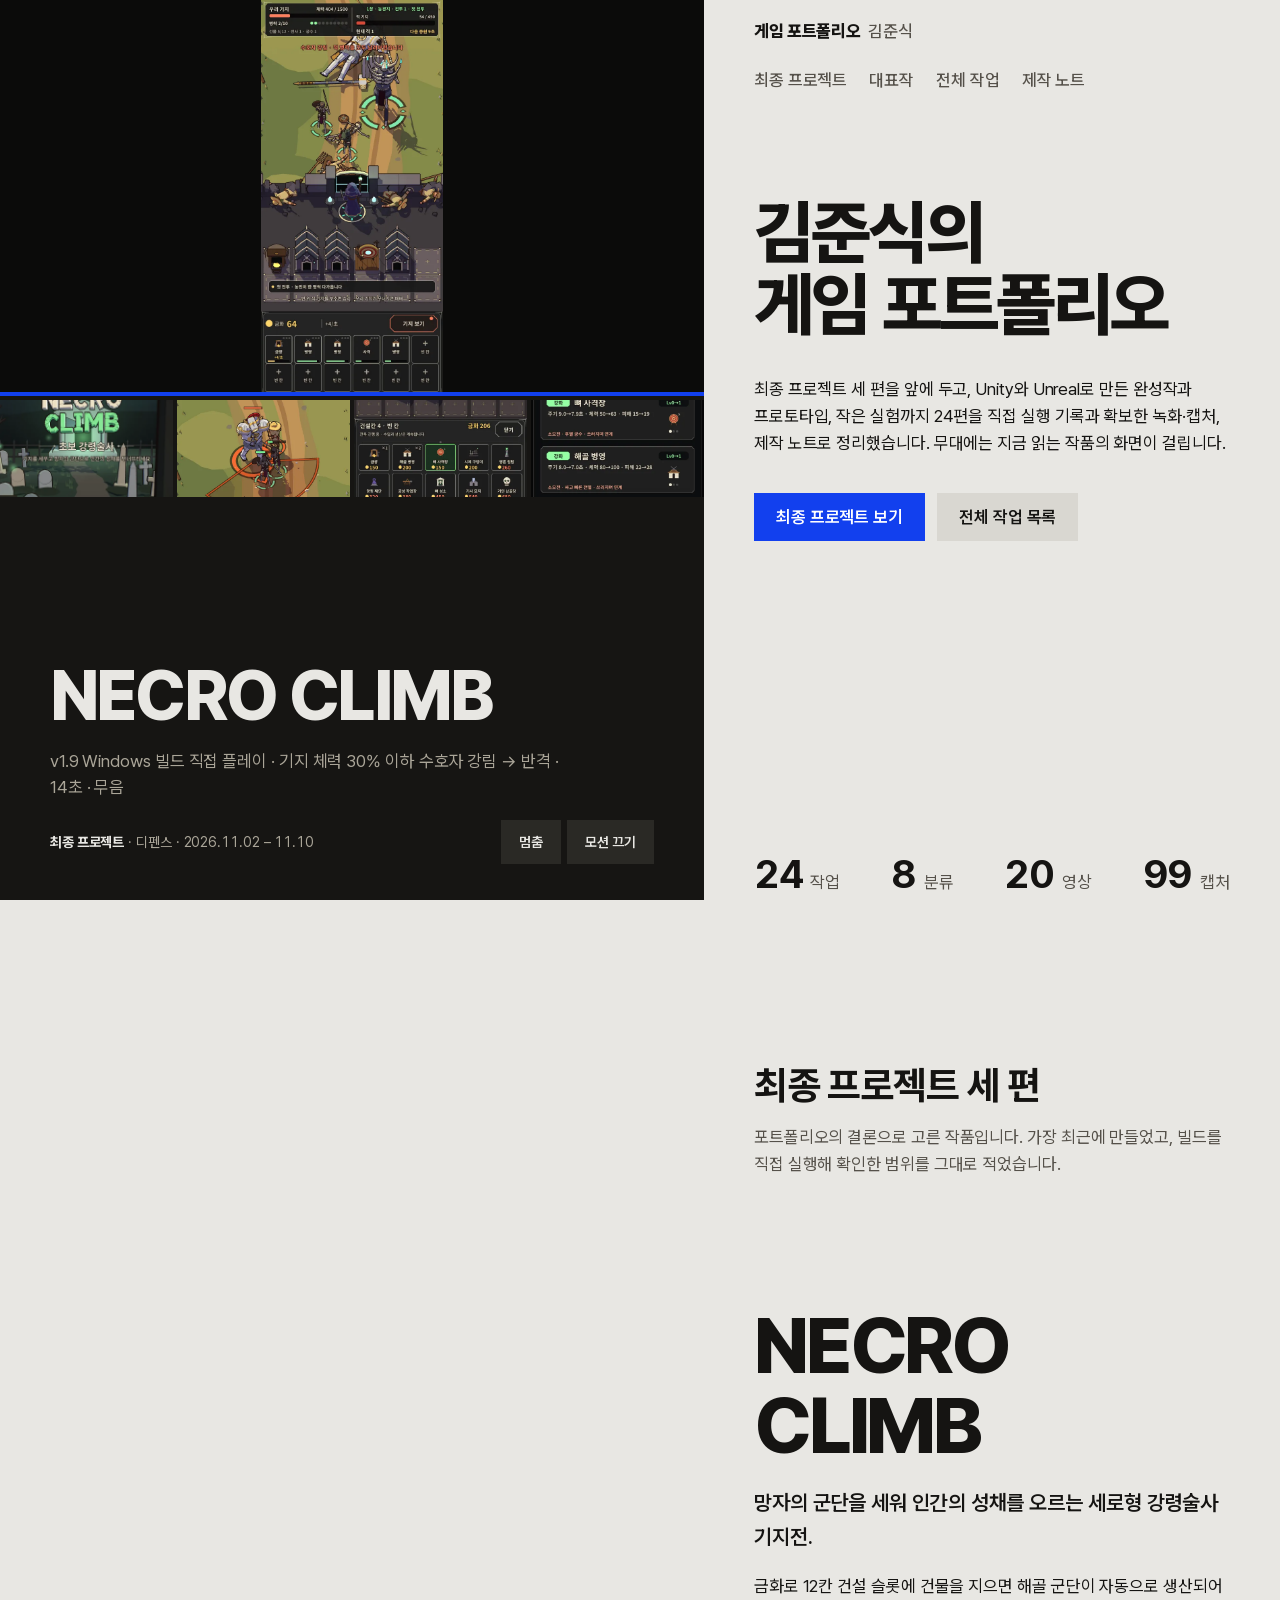
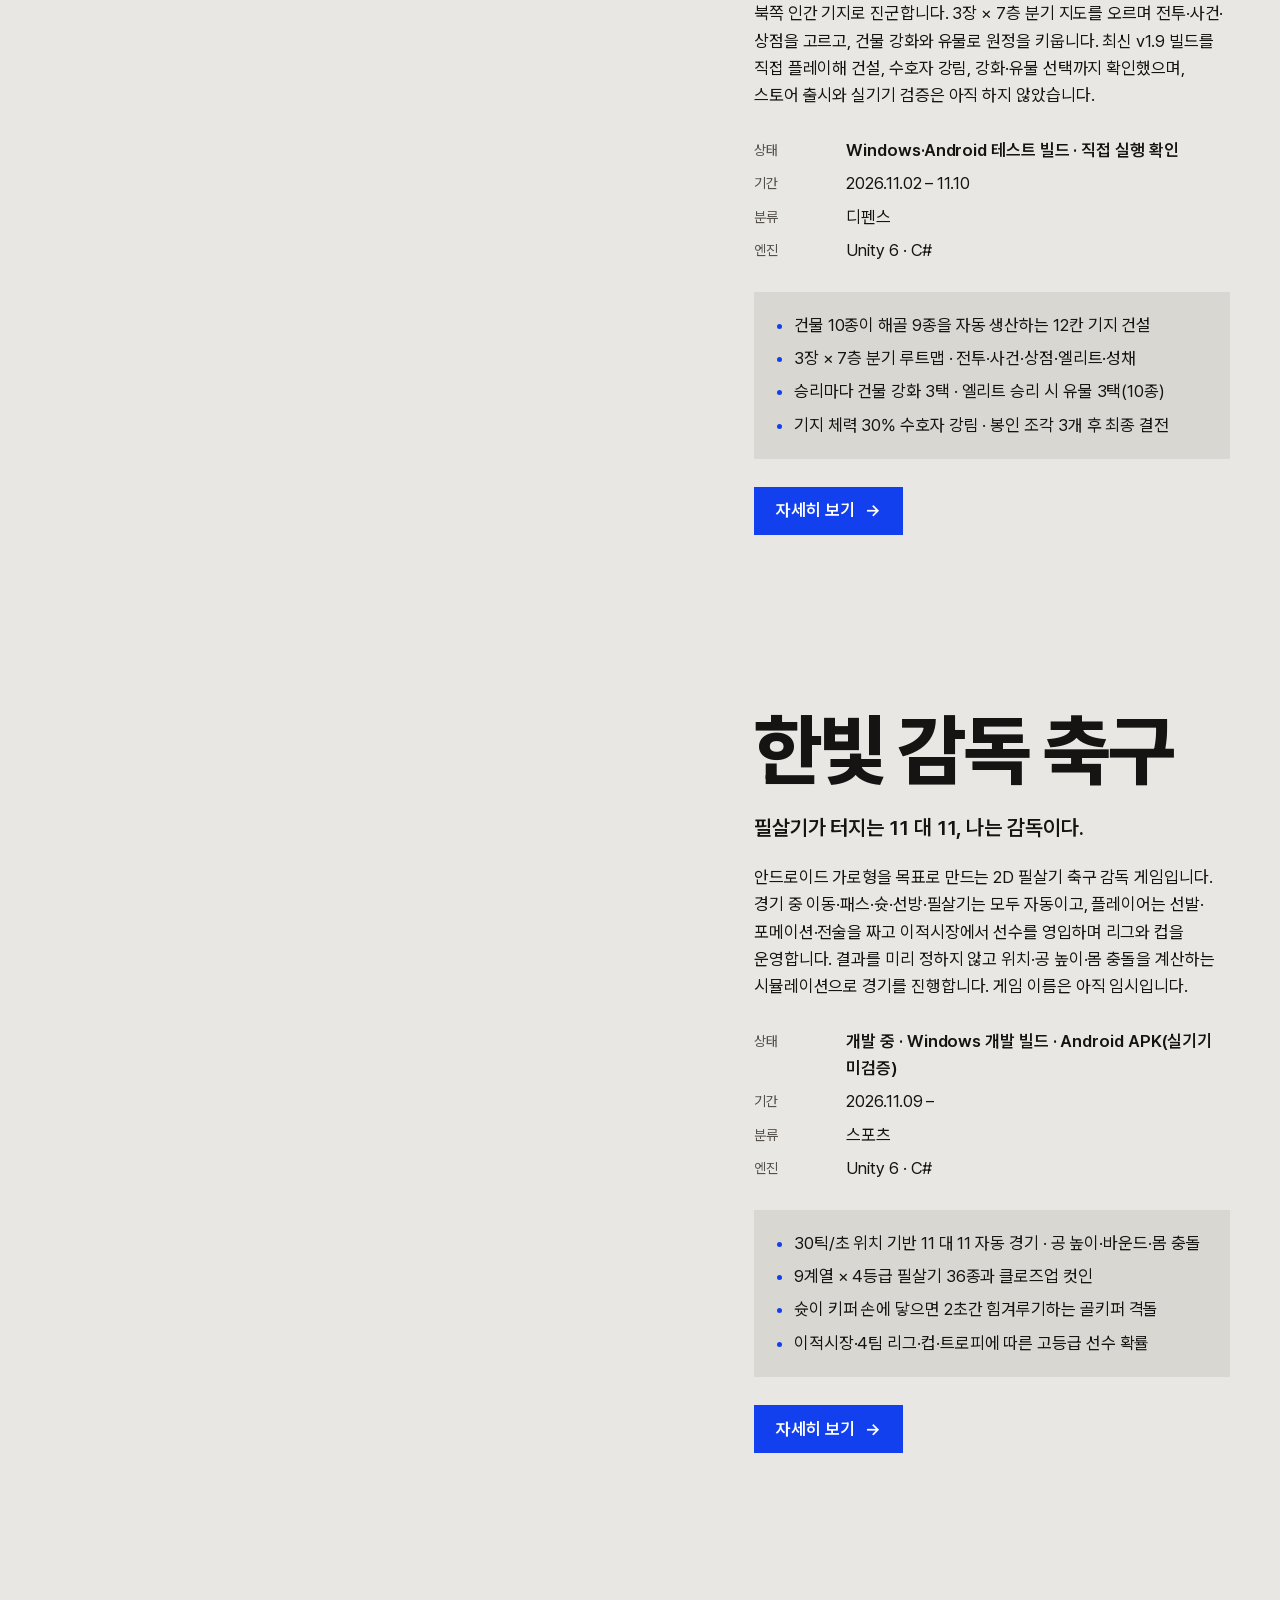
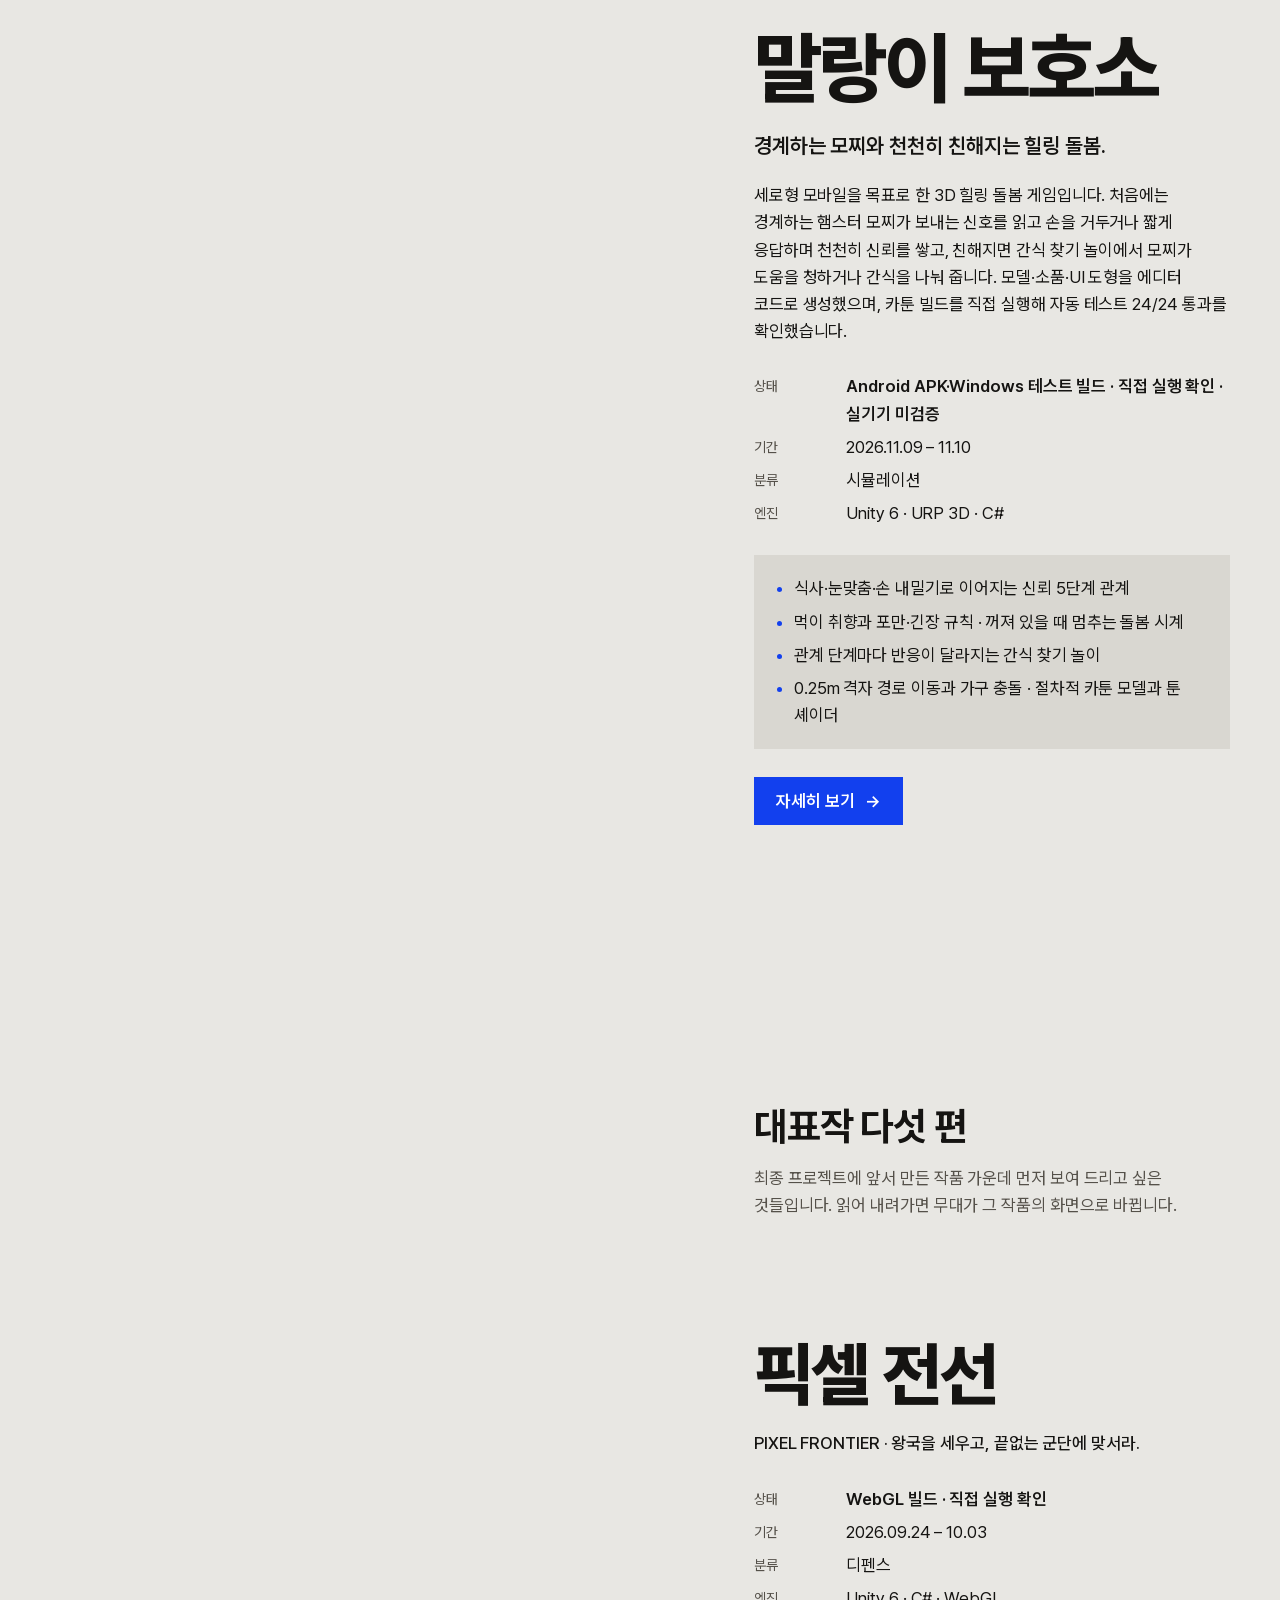
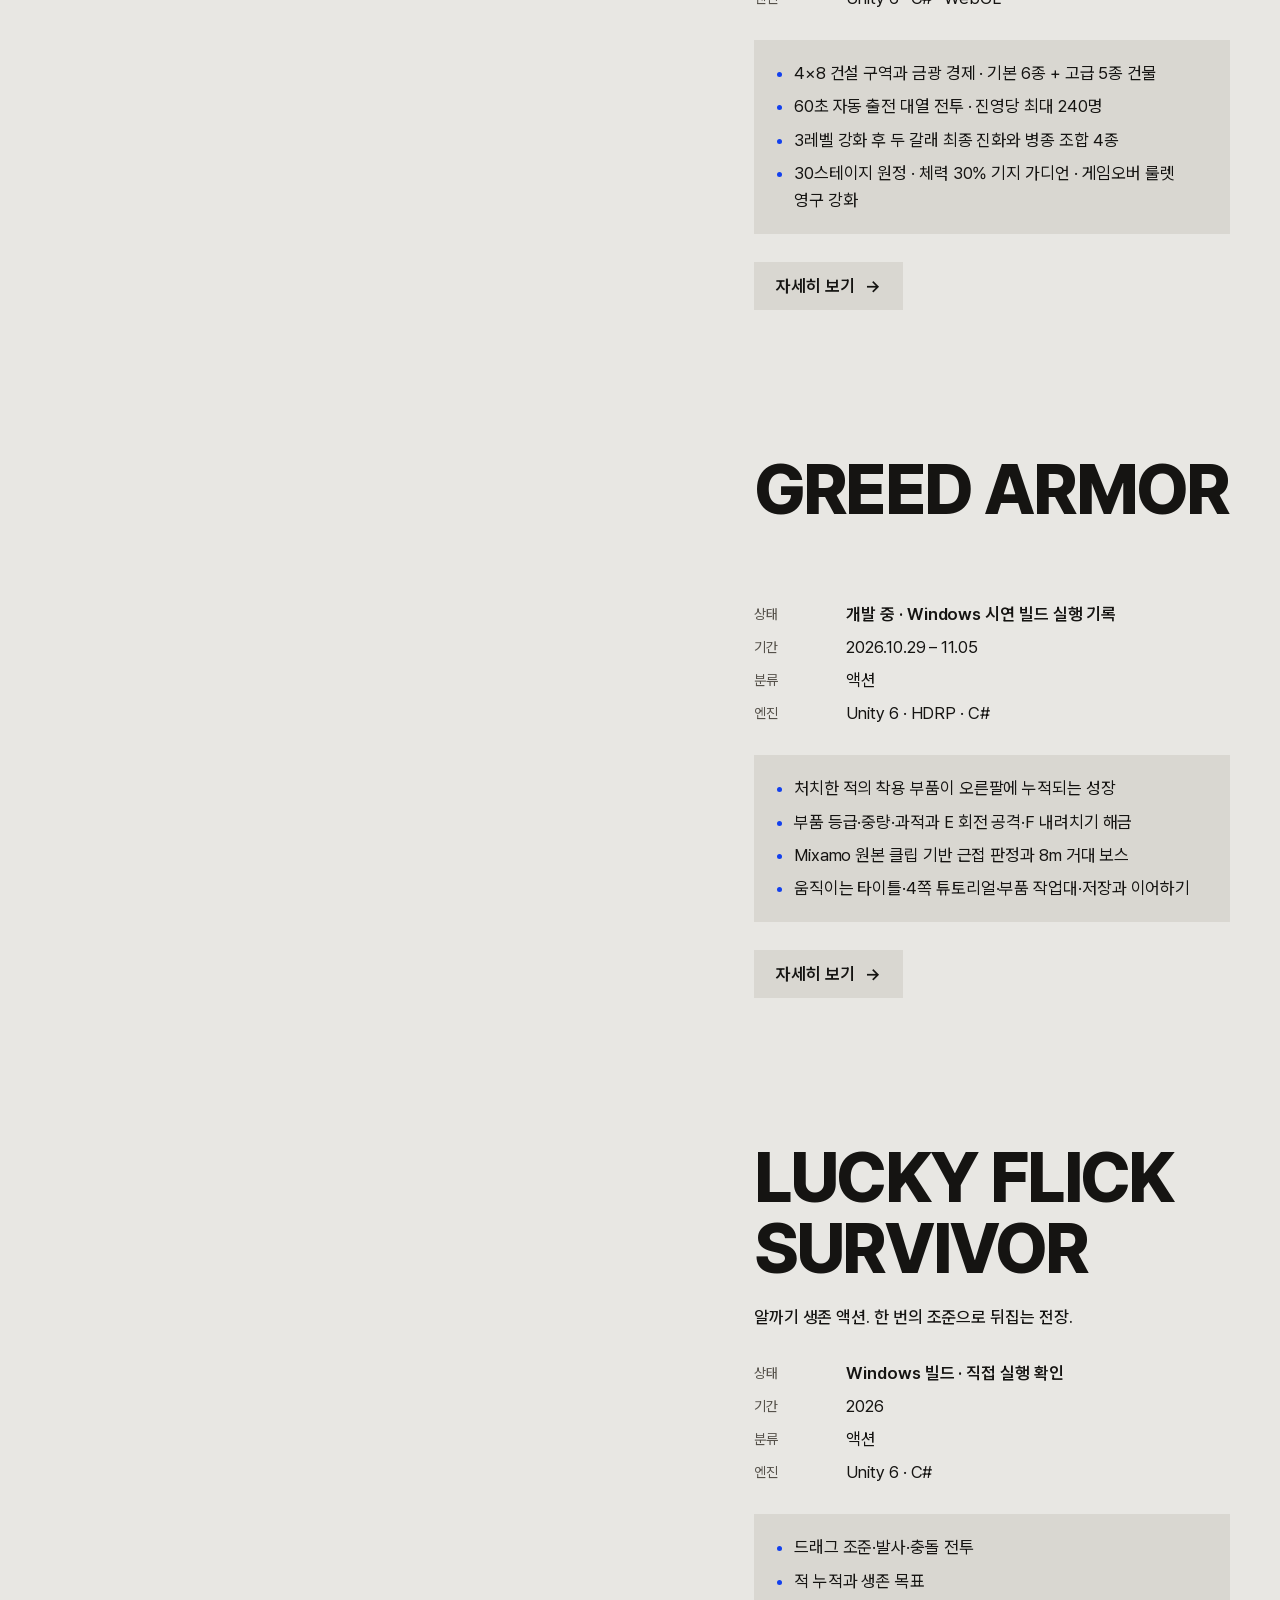
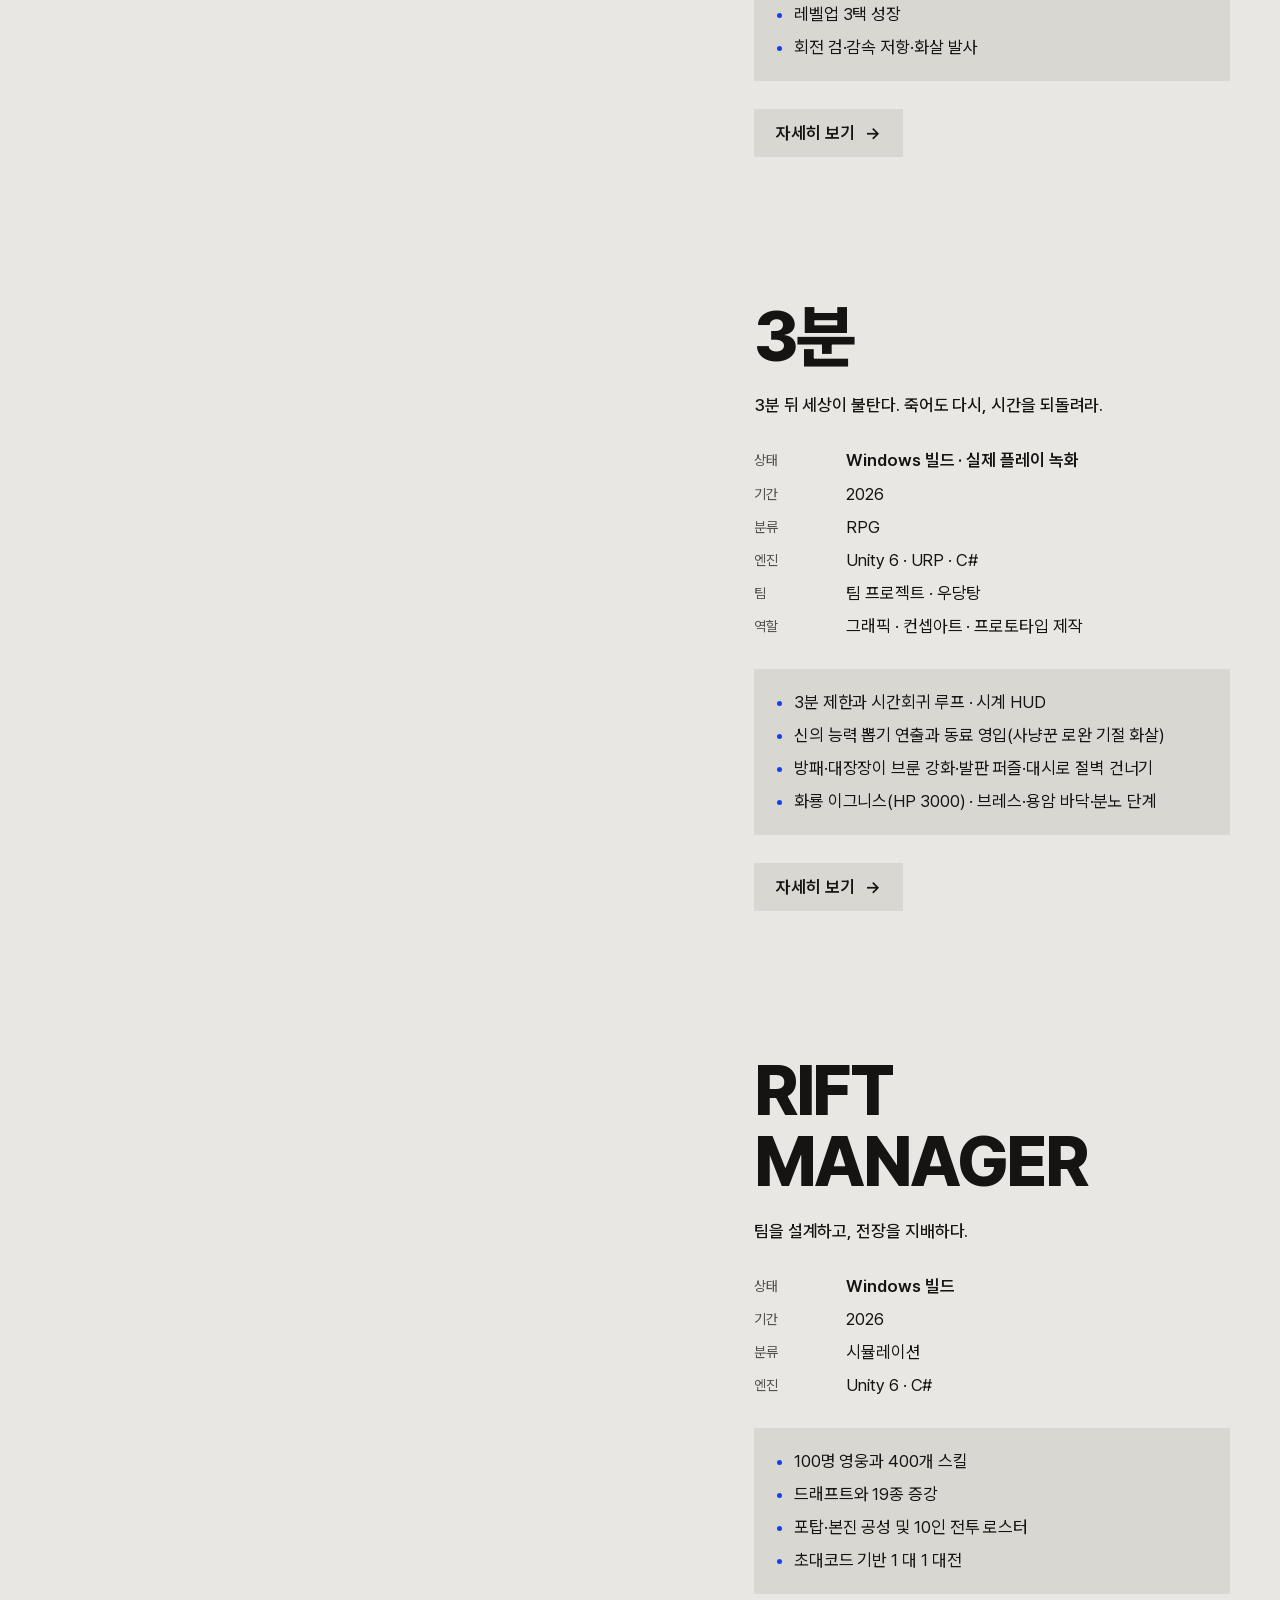
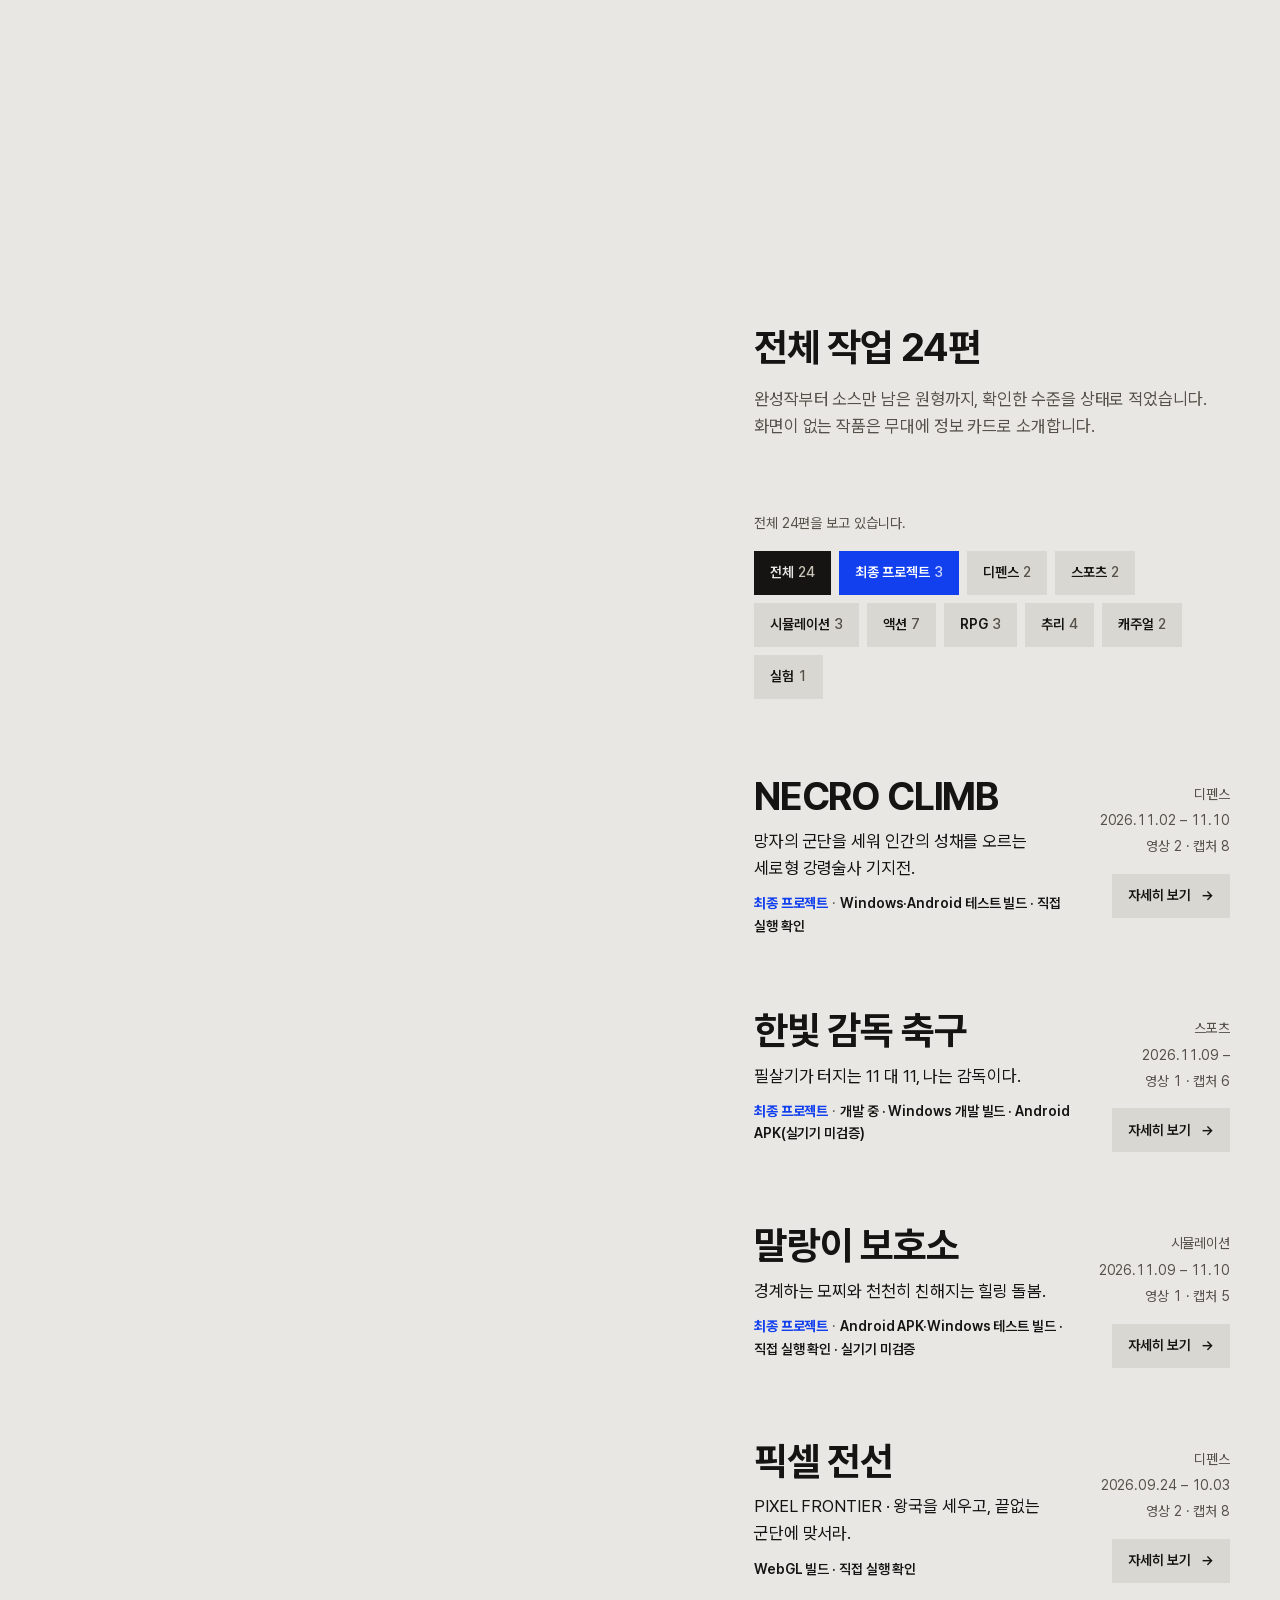
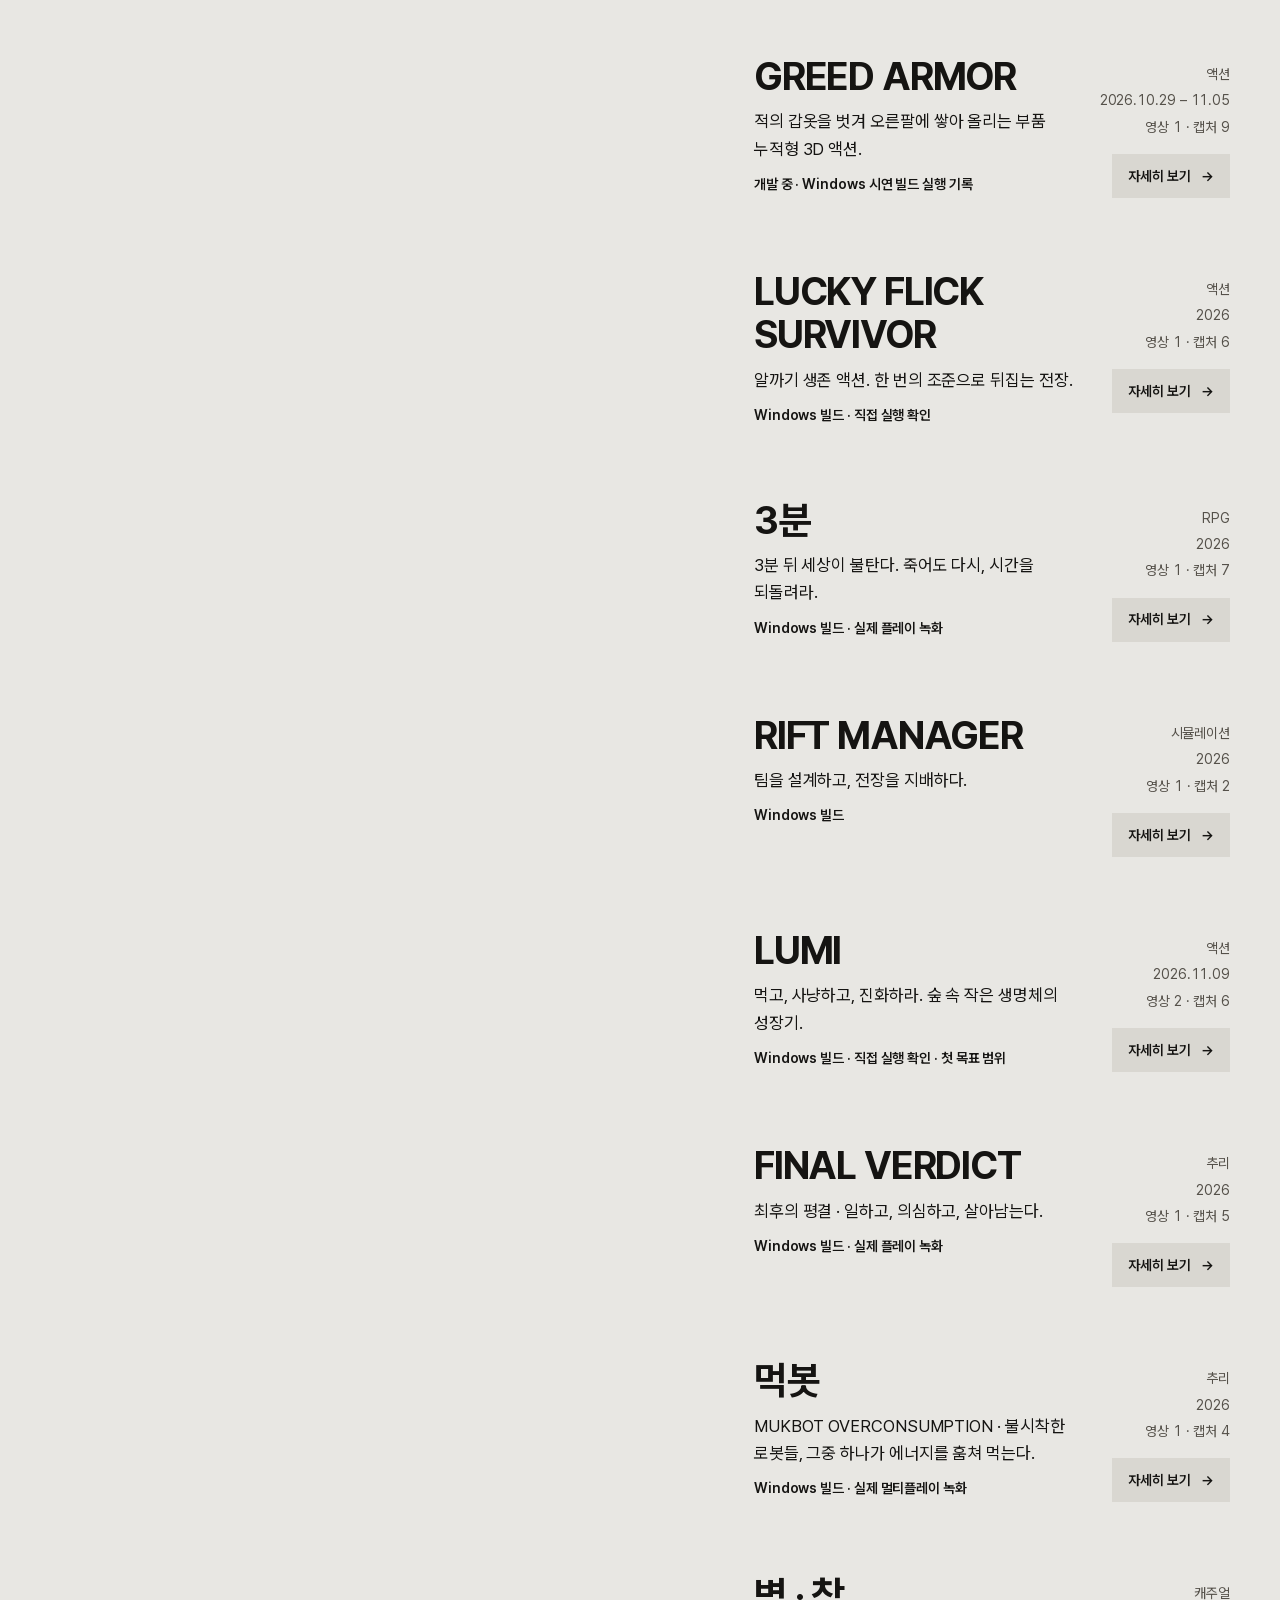
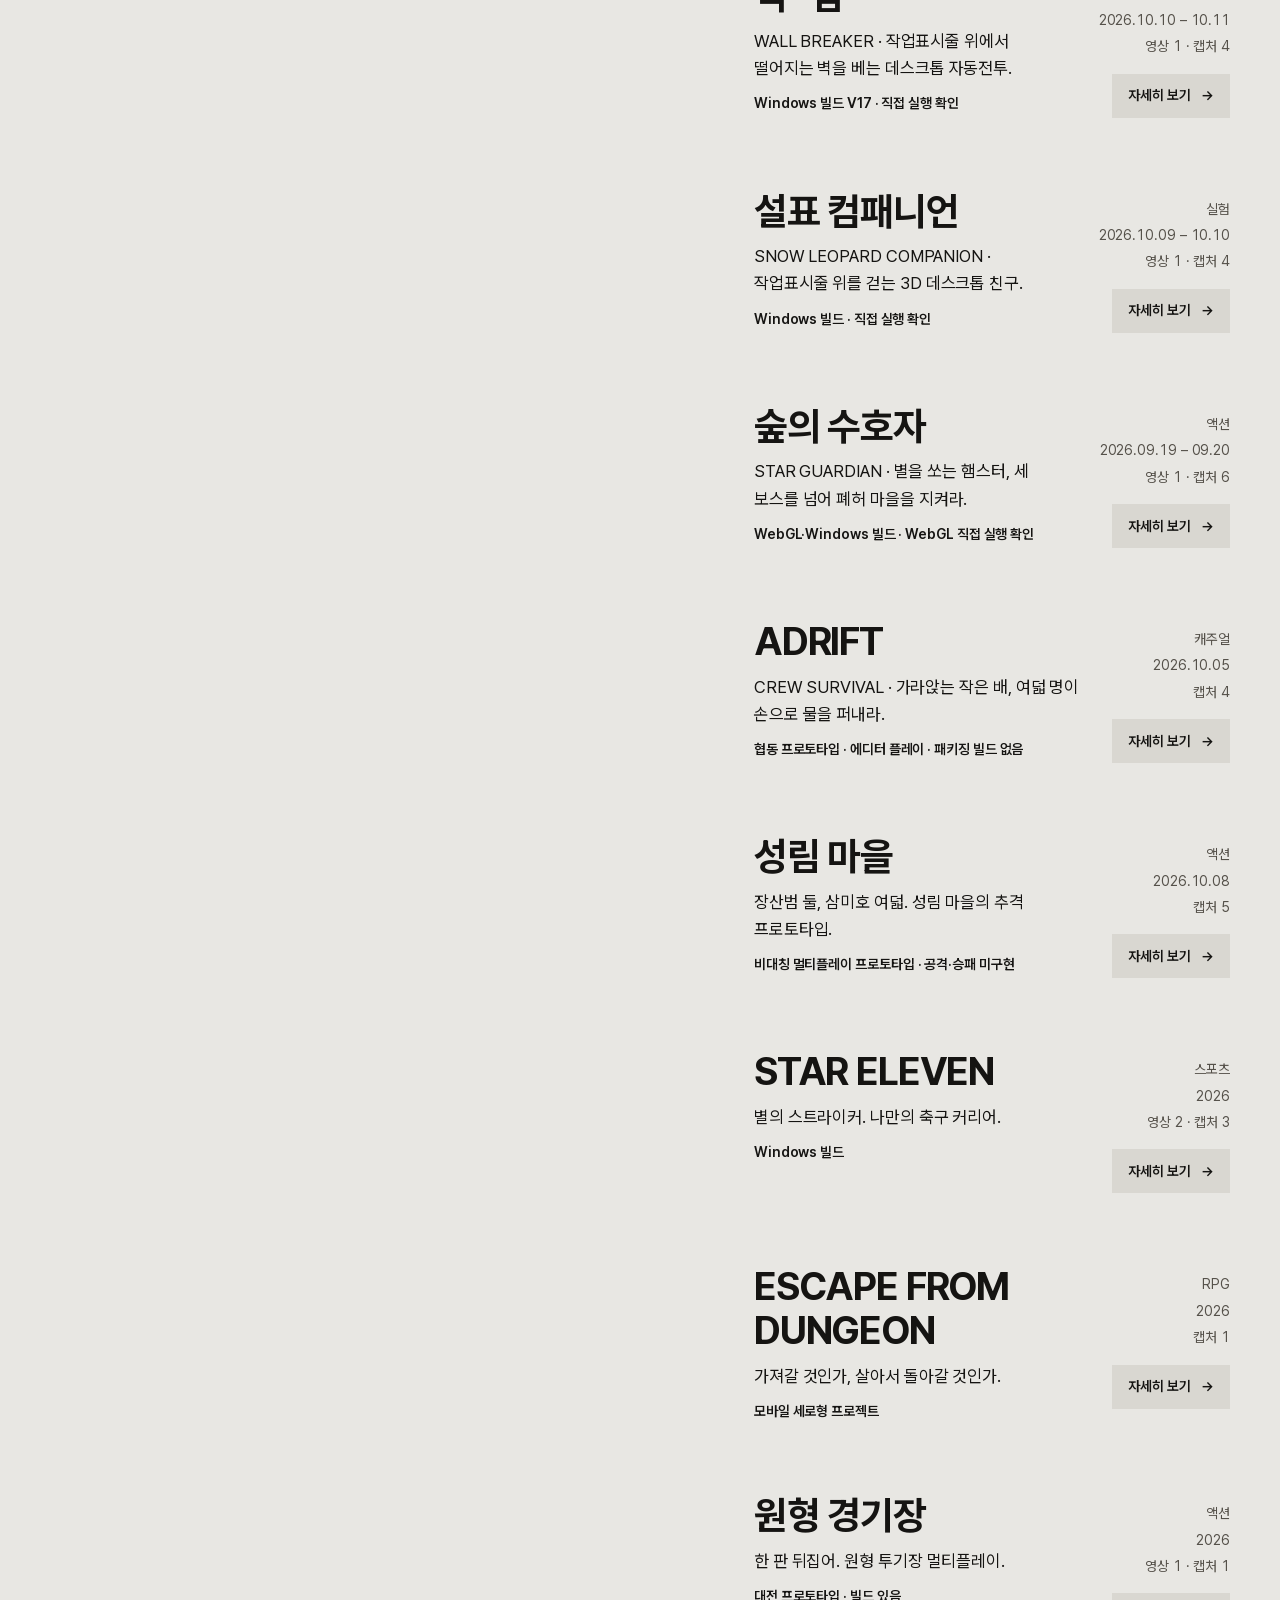
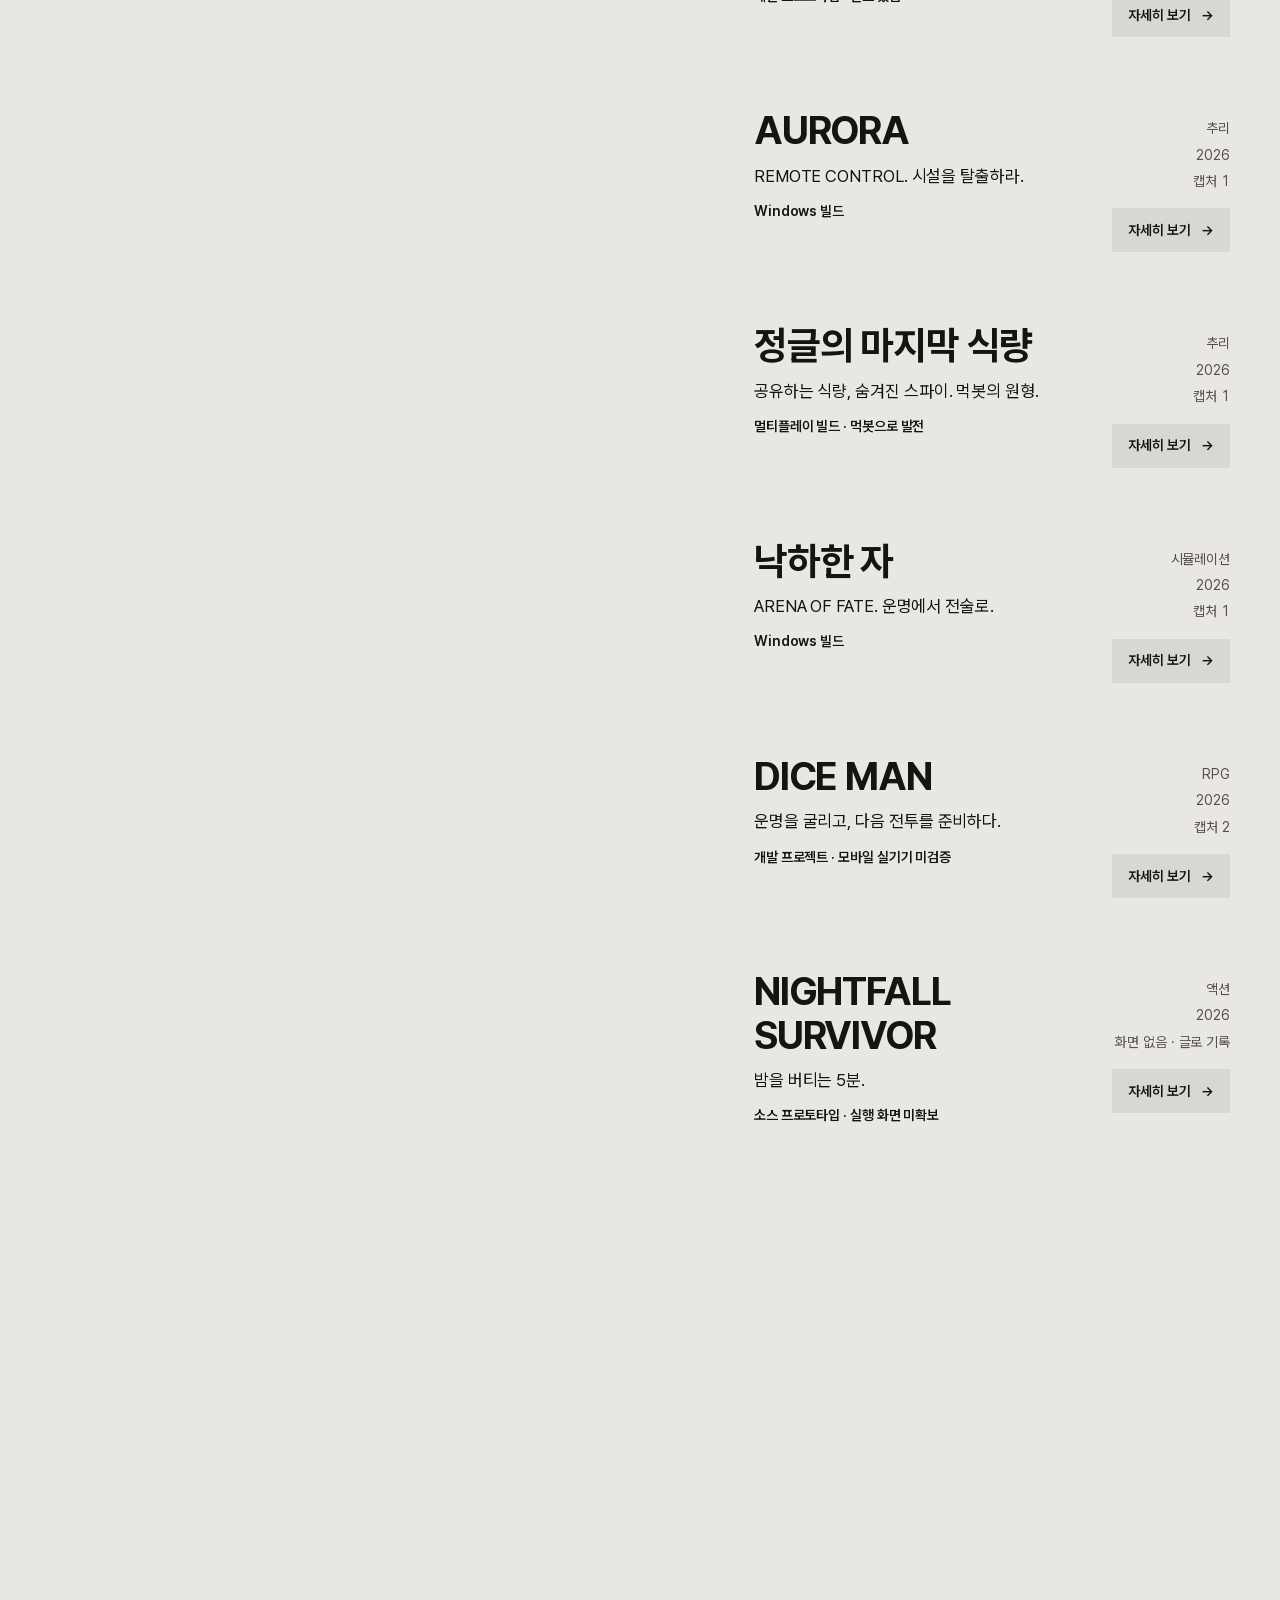
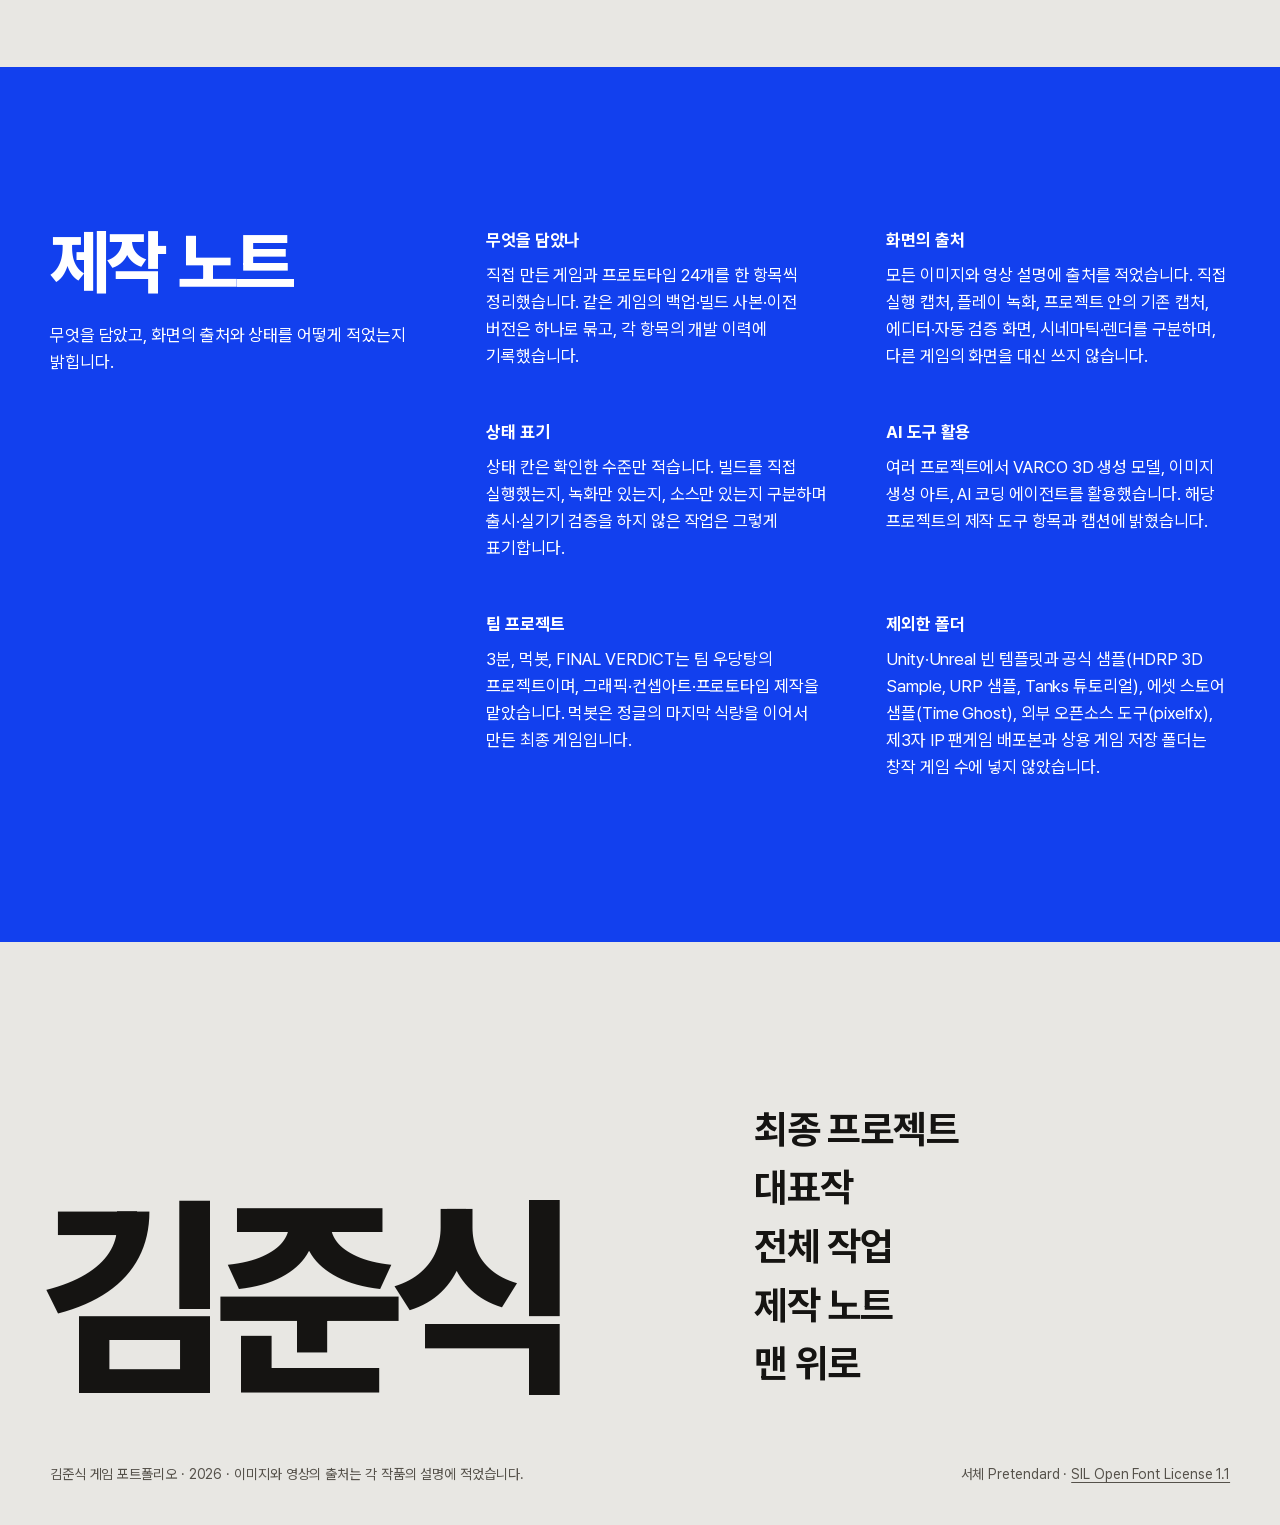
==== commit b1a7d023: "Restore previously selected B split-stage portfolio" ====
--- a/index.html
+++ b/index.html
@@ -5,8 +5,7 @@
   <meta name="viewport" content="width=device-width, initial-scale=1">
   <title>김준식 — 게임 포트폴리오</title>
   <meta name="description" content="김준식의 게임 포트폴리오. 최종 프로젝트 세 편과 Unity·Unreal로 만든 게임·프로토타입 24편을 실제 플레이 녹화와 캡처, 제작 기록으로 소개합니다.">
-  <meta name="theme-color" content="#0a0b0c">
-  <meta name="color-scheme" content="dark">
+  <meta name="theme-color" content="#e8e7e3">
   <meta property="og:type" content="website">
   <meta property="og:locale" content="ko_KR">
   <meta property="og:site_name" content="게임 포트폴리오">
@@ -21,8 +20,7 @@
   <meta name="twitter:title" content="김준식 — 게임 포트폴리오">
   <meta name="twitter:description" content="최종 프로젝트 세 편과 Unity·Unreal로 만든 게임·프로토타입 24편. 직접 실행 기록과 확보한 녹화·캡처, 제작 노트로 정리한 김준식의 게임 포트폴리오.">
   <meta name="twitter:image" content="https://q6330103q-ai.github.io/game-portfolio/media/hanbit-clash.webp">
-  <link rel="icon" type="image/svg+xml" href="data:image/svg+xml,%3Csvg%20xmlns='http://www.w3.org/2000/svg'%20viewBox='0%200%2040%2040'%3E%3Crect%20width='40'%20height='40'%20fill='%230a0b0c'/%3E%3Crect%20x='14'%20y='6'%20width='12'%20height='28'%20fill='%23ff6a3d'/%3E%3Crect%20x='4'%20y='11'%20width='7'%20height='18'%20fill='%23f4f1ea'/%3E%3Crect%20x='29'%20y='11'%20width='7'%20height='18'%20fill='%23f4f1ea'/%3E%3C/svg%3E">
-  <link rel="preload" href="media/necro-guardian.webp" as="image" fetchpriority="high">
+  <link rel="icon" type="image/svg+xml" href="data:image/svg+xml,%3Csvg%20xmlns='http://www.w3.org/2000/svg'%20viewBox='0%200%2064%2064'%3E%3Crect%20width='64'%20height='64'%20fill='%231240ee'/%3E%3Ctext%20x='32'%20y='45'%20text-anchor='middle'%20font-family='sans-serif'%20font-size='34'%20font-weight='800'%20fill='%23ffffff'%3E%EA%B2%8C%3C/text%3E%3C/svg%3E">
   <link rel="stylesheet" href="fonts/pretendard-variable.css">
   <link rel="stylesheet" href="styles.css">
   <script>
@@ -44,179 +42,126 @@
 </head>
 <body>
   <a class="skip" href="#main">본문으로 건너뛰기</a>
+  <div class="progress" aria-hidden="true"><span class="progress__bar" id="progressBar"></span></div>
 
-  <header class="site-bar">
-    <a class="site-bar__brand" href="#home" aria-label="김준식 게임 포트폴리오 처음으로">김준식</a>
-    <nav class="site-nav" aria-label="주요 화면">
-      <a class="site-nav__link" href="#home">처음</a>
-      <a class="site-nav__link" href="#catalog">작품 목록</a>
-      <a class="site-nav__link" href="#notes">제작 노트</a>
-    </nav>
-    <button class="motion-toggle" id="motionToggle" type="button" aria-pressed="true">
-      <span class="motion-toggle__dot" aria-hidden="true"></span>
-      <span class="motion-toggle__label">모션 끄기</span>
-    </button>
-  </header>
+  <div class="split" id="top">
+    <header class="bar">
+      <a class="bar__mark" href="#top"><span class="bar__title">게임 포트폴리오</span> <span class="bar__name">김준식</span></a>
+      <nav class="bar__nav" aria-label="주요 섹션">
+        <a href="#final">최종 프로젝트</a>
+        <a href="#featured">대표작</a>
+        <a href="#archive">전체 작업</a>
+        <a href="#notes">제작 노트</a>
+      </nav>
+    </header>
 
-  <main id="main" tabindex="-1">
-    <p class="data-error" id="dataError" role="alert" hidden>작품 데이터를 불러오지 못했습니다. 페이지를 새로고침해 주세요.</p>
+    <aside class="stage" id="stage" aria-label="무대: 지금 읽는 작품의 화면">
+      <div class="stage__screen" id="stageScreen">
+        <div class="stage__layer is-on"></div>
+        <div class="stage__layer"></div>
+        <span class="stage__timer" id="stageTimer" aria-hidden="true"></span>
+      </div>
+      <div class="stage__strip" id="stageStrip"></div>
+      <div class="stage__meta">
+        <div class="stage__mask"><p class="stage__title" id="stageTitle">게임 포트폴리오</p></div>
+        <p class="stage__caption" id="stageCaption">작품 데이터를 불러오는 중입니다.</p>
+        <div class="stage__foot">
+          <p class="stage__where" id="stageWhere"></p>
+          <div class="stage__ctrl">
+            <button class="stage__btn" id="stageToggle" type="button" aria-pressed="false">멈춤</button>
+            <button class="stage__btn" id="motionToggle" type="button">모션 끄기</button>
+          </div>
+        </div>
+      </div>
+    </aside>
 
-    <div class="view view--home" id="homeView">
-      <section class="motion-showcase" id="motionShowcase" aria-labelledby="showcaseHeading">
-        <div class="motion-showcase__sticky">
-          <div class="showcase-intro">
-            <h1 class="showcase-heading" id="showcaseHeading">
-              <span class="showcase-heading__line"><span class="showcase-heading__text">게임</span></span>
-              <span class="showcase-heading__line"><span class="showcase-heading__text">포트폴리오</span></span>
-            </h1>
-            <p class="showcase-byline">김준식</p>
-            <p class="showcase-lede">Unity와 Unreal로 만든 게임과 프로토타입 24편을 플레이 녹화·캡처와 제작 기록으로 소개합니다. 지금 재생되는 세 편이 최종 프로젝트입니다.</p>
-          </div>
+    <main class="column" id="main">
+      <section class="hero" aria-labelledby="heroTitle">
+        <h1 class="hero__title" id="heroTitle">
+          <span class="line"><span data-line style="--i:0">김준식의</span></span>
+          <span class="line"><span data-line style="--i:1">게임 포트폴리오</span></span>
+        </h1>
+        <p class="hero__lede" id="heroLede" data-load style="--d:380ms">Unity와 Unreal로 만든 완성작과 프로토타입, 작은 실험까지 <span id="heroCount">24</span>편을 직접 실행 기록과 확보한 녹화·캡처, 제작 노트로 정리했습니다. 무대에는 지금 읽는 작품의 화면이 걸립니다.</p>
+        <div class="hero__act" data-load style="--d:470ms">
+          <a class="btn btn--accent" href="#final">최종 프로젝트 보기</a>
+          <a class="btn btn--quiet" href="#archive">전체 작업 목록</a>
+        </div>
+        <p class="hero__facts" id="heroFacts" data-load style="--d:560ms">
+          <span><strong data-fact="games">24</strong> 작업</span>
+          <span><strong data-fact="cats">8</strong> 분류</span>
+          <span><strong data-fact="videos">20</strong> 영상</span>
+          <span><strong data-fact="images">99</strong> 캡처</span>
+        </p>
+        <p class="hero__error" id="dataError" role="alert" hidden>작품 데이터를 불러오지 못했습니다. 페이지를 새로고침해 주세요.</p>
+      </section>
 
-          <div class="showcase-stage" id="showcaseStage">
-            <div class="showcase-scene is-active" data-game="necro-climb" data-index="0" data-orient="portrait" style="--ar: 0.4615">
-              <div class="showcase-ambient" aria-hidden="true"><img src="media/necro-guardian.webp" alt="" decoding="async"></div>
-              <div class="showcase-visual">
-                <figure class="showcase-companion showcase-companion--left" data-orient="portrait">
-                  <img class="showcase-companion__img" src="media/necro-title.webp" alt="NECRO CLIMB 타이틀" width="720" height="1280" decoding="async">
-                  <figcaption class="showcase-companion__caption">프로젝트 내 UI 검증 캡처 · 타이틀 "초보 강령술사"</figcaption>
-                </figure>
-                <div class="showcase-screen">
-                  <img class="showcase-still" src="media/necro-guardian.webp" alt="" width="540" height="1170" fetchpriority="high">
-                </div>
-                <figure class="showcase-companion showcase-companion--right" data-orient="portrait">
-                  <img class="showcase-companion__img" src="media/necro-battle.webp" alt="영웅 돌진 범위 경고가 뜬 첫 전투" width="540" height="1170" decoding="async">
-                  <figcaption class="showcase-companion__caption">직접 실행 캡처 · 1장 첫 전투, 영웅 돌진 경고</figcaption>
-                </figure>
-              </div>
-              <div class="showcase-copy">
-                <h2 class="showcase-title"><span class="showcase-word" style="--w: 0"><span class="showcase-word__inner">NECRO</span></span> <span class="showcase-word" style="--w: 1"><span class="showcase-word__inner">CLIMB</span></span></h2>
-                <p class="showcase-subtitle">망자의 군단을 세워 인간의 성채를 오르는 세로형 강령술사 기지전.</p>
-                <p class="showcase-meta"><span class="showcase-meta__category">디펜스</span> <span class="showcase-meta__period">2026.11.02 – 11.10</span></p>
-                <p class="showcase-caption">v1.9 Windows 빌드 직접 플레이 · 기지 체력 30% 이하 수호자 강림 → 반격 · 14초 · 무음</p>
-                <div class="showcase-actions">
-                  <a class="showcase-link" href="#p=necro-climb" data-game="necro-climb">작품 자세히</a>
-                </div>
-              </div>
-            </div>
-          </div>
+      <section class="final" id="final" aria-labelledby="finalTitle">
+        <header class="sec-head" data-reveal>
+          <h2 id="finalTitle">최종 프로젝트 <span id="finalCount">세</span> 편</h2>
+          <p>포트폴리오의 결론으로 고른 작품입니다. 가장 최근에 만들었고, 빌드를 직접 실행해 확인한 범위를 그대로 적었습니다.</p>
+        </header>
+        <div class="final__list" id="finalList"></div>
+      </section>
 
-          <div class="showcase-controls" id="showcaseControls"></div>
+      <section class="featured" id="featured" aria-labelledby="featuredTitle">
+        <header class="sec-head" data-reveal>
+          <h2 id="featuredTitle">대표작 <span id="featuredCount">다섯</span> 편</h2>
+          <p>최종 프로젝트에 앞서 만든 작품 가운데 먼저 보여 드리고 싶은 것들입니다. 읽어 내려가면 무대가 그 작품의 화면으로 바뀝니다.</p>
+        </header>
+        <div class="featured__list" id="featuredList"></div>
+      </section>
+
+      <section class="archive" id="archive" aria-labelledby="archiveTitle">
+        <header class="sec-head" data-reveal>
+          <h2 id="archiveTitle">전체 작업 <span id="archiveTotal">24</span>편</h2>
+          <p>완성작부터 소스만 남은 원형까지, 확인한 수준을 상태로 적었습니다. 화면이 없는 작품은 무대에 정보 카드로 소개합니다.</p>
+        </header>
+        <p class="archive__status" id="archiveStatus" role="status" aria-live="polite"></p>
+        <div class="filters" id="filters" role="group" aria-label="분류로 거르기"></div>
+        <div class="archive__list" id="archiveList"></div>
+        <div class="archive__empty" id="archiveEmpty" hidden>
+          <p>이 분류에는 작업이 없습니다.</p>
+          <button class="btn btn--quiet" type="button" id="emptyReset">전체 보기</button>
         </div>
       </section>
+    </main>
+  </div>
 
-      <section class="chapters" aria-labelledby="finalTitle">
-        <header class="section-head section-head--split">
-          <h2 class="section-head__title" id="finalTitle">최종 프로젝트</h2>
-          <p class="section-head__text">가장 최근에 만든 세 편입니다. 장면마다 무엇을 만들었는지, 어디까지 확인했는지 함께 적었습니다.</p>
-        </header>
-        <div class="chapters__list" id="finalGrid"></div>
-      </section>
+  <section class="notes" id="notes" aria-labelledby="notesTitle">
+    <div class="notes__inner">
+      <header class="notes__head" data-reveal>
+        <h2 id="notesTitle">제작 노트</h2>
+        <p>무엇을 담았고, 화면의 출처와 상태를 어떻게 적었는지 밝힙니다.</p>
+      </header>
+      <div class="notes__grid" id="notesList"></div>
+    </div>
+  </section>
 
-      <section class="motion-reel" id="motionReel" aria-labelledby="reelTitle">
-        <header class="section-head section-head--reel">
-          <h2 class="section-head__title" id="reelTitle">장면으로 만나는 게임</h2>
-          <p class="section-head__text">최종 프로젝트 이전에 만든 대표작 다섯 편의 영상입니다. 옆으로 넘기고, 미리보기로 그 자리에서 재생해 보세요.</p>
-          <div class="reel-steps">
-            <button class="reel-step" type="button" data-rail-target="motionReelTrack" data-rail-dir="-1" aria-label="이전 장면들"><svg viewBox="0 0 24 24" width="22" height="22" aria-hidden="true" focusable="false"><path d="M15 5l-7 7 7 7" fill="none" stroke="currentColor" stroke-width="2.2" stroke-linecap="square"/></svg></button>
-            <button class="reel-step" type="button" data-rail-target="motionReelTrack" data-rail-dir="1" aria-label="다음 장면들"><svg viewBox="0 0 24 24" width="22" height="22" aria-hidden="true" focusable="false"><path d="M9 5l7 7-7 7" fill="none" stroke="currentColor" stroke-width="2.2" stroke-linecap="square"/></svg></button>
-          </div>
-        </header>
-        <div class="motion-reel__track" id="motionReelTrack" tabindex="0" role="region" aria-label="대표작 영상 장면"></div>
-      </section>
-
-      <section class="archive" id="archive" aria-labelledby="allTitle">
-        <header class="section-head section-head--split">
-          <h2 class="section-head__title" id="allTitle">모든 작품</h2>
-          <div class="section-head__aside">
-            <p class="section-head__text">완성작부터 소스만 남은 원형까지 24편. 어디까지 확인했는지를 작품마다 적었습니다.</p>
-            <a class="archive__find" href="#catalog">검색·장르로 찾기</a>
-          </div>
-        </header>
-        <div class="archive-grid" id="allGrid"></div>
-      </section>
-
-      <section class="notes" id="notes" aria-labelledby="notesTitle" tabindex="-1">
-        <header class="section-head section-head--split">
-          <h2 class="section-head__title" id="notesTitle">제작 노트</h2>
-          <p class="section-head__text">무엇을 담았고, 화면의 출처와 상태를 어떻게 적었는지 밝혀 둡니다.</p>
-        </header>
-        <div class="notes__list" id="notesList"></div>
-      </section>
-    </div>
-
-    <section class="view view--catalog" id="catalogView" aria-labelledby="catalogTitle" hidden>
-      <header class="index-head">
-        <h1 class="index-head__title" id="catalogTitle" tabindex="-1">전체 작품</h1>
-        <p class="index-head__count" id="resultCount" role="status" aria-live="polite"></p>
-      </header>
-      <div class="index-tools">
-        <form class="index-search" id="searchForm" role="search" action="#catalog">
-          <label class="index-search__label" for="searchInput">작품 검색</label>
-          <div class="index-search__field">
-            <input class="index-search__input" id="searchInput" name="q" type="search" placeholder="제목, 장르, 엔진" autocomplete="off" spellcheck="false" enterkeyhint="search">
-            <button class="index-search__clear" id="searchClear" type="button" aria-label="검색어 지우기" hidden>
-              <svg viewBox="0 0 24 24" width="18" height="18" aria-hidden="true" focusable="false"><path d="M6 6l12 12M18 6 6 18" stroke="currentColor" stroke-width="2.2"/></svg>
-            </button>
-          </div>
-        </form>
-        <div class="index-filters" id="categoryFilters" role="group" aria-label="장르로 거르기"></div>
-      </div>
-      <div class="index-grid" id="resultsGrid"></div>
-      <div class="index-empty" id="emptyState" hidden>
-        <p class="index-empty__text">조건에 맞는 작품이 없습니다. 검색어를 바꾸거나 장르 선택을 풀어 보세요.</p>
-        <button class="index-empty__reset" id="resetSearch" type="button">검색 초기화</button>
-      </div>
-    </section>
-
-    <article class="view view--detail" id="detailView" tabindex="-1" aria-label="작품 상세" hidden>
-      <button class="case-back" id="detailBack" type="button">
-        <svg viewBox="0 0 24 24" width="20" height="20" aria-hidden="true" focusable="false"><path d="M15 5l-7 7 7 7" fill="none" stroke="currentColor" stroke-width="2.2" stroke-linecap="square"/></svg>
-        목록으로
-      </button>
-      <div class="case" id="detailContent"></div>
-    </article>
-  </main>
-
-  <div class="toast" id="toast" role="status" aria-live="polite" hidden></div>
-
-  <footer class="site-end">
-    <div class="site-end__top">
-      <p class="site-end__title">게임 포트폴리오 · 김준식</p>
-      <nav class="site-end__nav" aria-label="바닥글 이동">
-        <a href="#home">처음</a>
-        <a href="#catalog">작품 목록</a>
+  <footer class="foot" aria-labelledby="footName">
+    <div class="foot__main">
+      <p class="foot__name" id="footName">김준식</p>
+      <nav class="foot__nav" aria-label="바닥글 이동">
+        <a href="#final">최종 프로젝트</a>
+        <a href="#featured">대표작</a>
+        <a href="#archive">전체 작업</a>
         <a href="#notes">제작 노트</a>
+        <a href="#top">맨 위로</a>
       </nav>
     </div>
-    <div class="site-end__fine">
-      <p>이미지와 영상의 출처와 상태는 각 작품의 설명과 캡션에 적었습니다.</p>
+    <div class="foot__row">
+      <p>김준식 게임 포트폴리오 · 2026 · 이미지와 영상의 출처는 각 작품의 설명에 적었습니다.</p>
       <p>서체 Pretendard · <a href="fonts/LICENSE.txt">SIL Open Font License 1.1</a></p>
     </div>
-    <p class="site-end__name" aria-hidden="true">김준식</p>
   </footer>
 
-  <dialog class="viewer" id="mediaViewer" aria-label="게임 미디어 크게 보기">
-    <div class="viewer__frame">
-      <div class="viewer__bar">
-        <p class="viewer__count" id="viewerCount"></p>
-        <button class="viewer__btn viewer__close" id="viewerClose" type="button" aria-label="크게 보기 닫기">
-          <svg viewBox="0 0 24 24" width="22" height="22" aria-hidden="true" focusable="false"><path d="M6 6l12 12M18 6 6 18" stroke="currentColor" stroke-width="2.2"/></svg>
-        </button>
-      </div>
-      <div class="viewer__stage">
-        <button class="viewer__btn viewer__nav viewer__nav--prev" id="viewerPrev" type="button" aria-label="이전 미디어">
-          <svg viewBox="0 0 24 24" width="24" height="24" aria-hidden="true" focusable="false"><path d="M15 5l-7 7 7 7" fill="none" stroke="currentColor" stroke-width="2.2" stroke-linecap="square"/></svg>
-        </button>
-        <div class="viewer__content" id="viewerContent"></div>
-        <button class="viewer__btn viewer__nav viewer__nav--next" id="viewerNext" type="button" aria-label="다음 미디어">
-          <svg viewBox="0 0 24 24" width="24" height="24" aria-hidden="true" focusable="false"><path d="M9 5l7 7-7 7" fill="none" stroke="currentColor" stroke-width="2.2" stroke-linecap="square"/></svg>
-        </button>
-      </div>
-      <p class="viewer__caption" id="viewerCaption"></p>
+  <dialog class="sheet" id="sheet" aria-labelledby="sheetTitle">
+    <div class="sheet__bar">
+      <p class="sheet__crumb" id="sheetCrumb"></p>
+      <button class="btn btn--quiet sheet__close" id="sheetClose" type="button">닫기</button>
     </div>
+    <article class="sheet__body" id="sheetBody"></article>
   </dialog>
 
-  <noscript><p class="noscript">이 포트폴리오는 작품 목록과 상세 화면을 그리기 위해 JavaScript가 필요합니다. 브라우저에서 JavaScript를 켜 주세요.</p></noscript>
+  <noscript><p class="noscript">이 포트폴리오는 작품 목록을 그리기 위해 JavaScript가 필요합니다.</p></noscript>
 </body>
 </html>
--- a/styles.css
+++ b/styles.css
@@ -1,1479 +1,592 @@
-/* ==========================================================================
-   게임 포트폴리오 · 김준식
-   Direction: "게임 장면이 펼쳐지는 무대" — one held stage where the active game
-   plays large, its own captures standing beside it, and the window opening
-   to the whole screen as you scroll. Dark ink, warm white type, one accent.
-   Motion is gated on html[data-motion="on"]; every other state is finished.
-   ========================================================================== */
-
+/* 게임 포트폴리오 — 고정 무대 (option B). One face (Pretendard), one accent (cobalt). */
 :root {
-  --ground: #0a0b0c;
-  --surface: #141518;
-  --surface-2: #1f2125;
-  --text: #efefec;
-  --muted: #b9b9b5;
-  --accent: #ff6a3d;
-  --accent-strong: #ff8a63;
-  --accent-ink: #0a0b0c;
-  --paper: #ebebe8;
-  --paper-2: #dddcd8;
-  --paper-ink: #0a0b0c;
-  --paper-muted: #4a463f;
-
-  --font: 'Pretendard Variable', Pretendard, -apple-system, BlinkMacSystemFont, 'Apple SD Gothic Neo', 'Malgun Gothic', system-ui, sans-serif;
-
-  /* five steps, no more */
-  --step-small: 0.875rem;
-  --step-body: clamp(1rem, 0.96rem + 0.2vw, 1.125rem);
-  --step-lead: clamp(1.1875rem, 1.06rem + 0.55vw, 1.5rem);
-  --step-head: clamp(2rem, 1.25rem + 2.3vw, 3.5rem);
-  --step-display: clamp(3rem, 1.6rem + 5.2vw, 6.5rem);
-
-  --m: clamp(16px, 2.5vw, 40px);
-  --gap-x: clamp(16px, 2.2vw, 32px);
-  --section-gap: clamp(104px, 12vw, 200px);
-  --bar-h: 64px;
+  --ground: #e8e7e3;
+  --surface: #d9d7d1;
+  --surface-2: #cbc8c1;
+  --ink: #151412;
+  --muted: #55514a;
+  --accent: #1240ee;
+  --accent-deep: #0d33c4;
+  --accent-tone: #2a55f2;
+  --accent-ink: #ffffff;
+  --stage: #161513;
+  --stage-2: #2a2925;
+  --stage-ink: #e8e7e3;
+  --stage-muted: #aaa598;
+
+  --font: "Pretendard Variable", Pretendard, -apple-system, "Apple SD Gothic Neo", "Noto Sans KR", "Malgun Gothic", sans-serif;
+  --s-small: 0.875rem;
+  --s-body: clamp(1rem, 0.95rem + 0.2vw, 1.0625rem);
+  --s-head: clamp(1.75rem, 1.15rem + 1.6vw, 2.5rem);
+  --s-display: clamp(2.5rem, 1rem + 4.2vw, 4.75rem);
+  --s-final: clamp(2.75rem, 0.9rem + 5vw, 5.75rem);
+  --s-giant: clamp(6rem, 17vw, 17rem);
+
+  --m: clamp(20px, 3.9vw, 56px);
+  --bar-h: 72px;
 
   --ease-out: cubic-bezier(0.22, 1, 0.36, 1);
   --ease-expo: cubic-bezier(0.16, 1, 0.3, 1);
-  --ease-in-out: cubic-bezier(0.76, 0, 0.24, 1);
+  --ease-io: cubic-bezier(0.76, 0, 0.24, 1);
   --ease-soft: cubic-bezier(0.33, 1, 0.68, 1);
   --ease-exit: cubic-bezier(0.55, 0.055, 0.675, 0.19);
   --t-press: 140ms;
   --t-hover: 180ms;
   --t-ui: 260ms;
-  --t-reveal: 820ms;
-  --t-open: 1000ms;
-
-  color-scheme: dark;
-}
-
-/* ---------- base ---------- */
+}
+
 *, *::before, *::after { box-sizing: border-box; }
-[hidden]:not(.showcase-scene) { display: none !important; }
-
-html {
-  background: var(--ground);
-  color: var(--text);
-  font-family: var(--font);
-  font-size: 100%;
-  -webkit-text-size-adjust: 100%;
-  text-size-adjust: 100%;
-  scroll-padding-top: 24px;
-}
+html { -webkit-text-size-adjust: 100%; }
+html[data-motion="on"] { scroll-behavior: smooth; }
 body {
   margin: 0;
-  min-height: 100svh;
   background: var(--ground);
-  color: var(--text);
-  font-size: var(--step-body);
+  color: var(--ink);
+  font-family: var(--font);
+  font-size: var(--s-body);
   line-height: 1.6;
-  font-weight: 400;
+  letter-spacing: -0.005em;
   word-break: keep-all;
   overflow-wrap: break-word;
   -webkit-font-smoothing: antialiased;
-  font-feature-settings: 'tnum' 0;
+  overflow-x: clip;
 }
 img, video { display: block; max-width: 100%; }
-img { height: auto; }
-button, input { font: inherit; color: inherit; }
-button { cursor: pointer; }
-h1, h2, h3, p, figure, dl, dd, ul, ol { margin: 0; }
-ul, ol { padding: 0; }
+h1, h2, h3, h4, p, dl, dd, ul, ol, figure { margin: 0; }
+button { font: inherit; color: inherit; }
 a { color: inherit; }
-
 ::selection { background: var(--accent); color: var(--accent-ink); }
 
-:focus-visible {
-  outline: 3px solid var(--accent);
-  outline-offset: 3px;
-}
-[tabindex="-1"]:focus:not(:focus-visible) { outline: none; }
+:focus-visible { outline: 3px solid var(--accent); outline-offset: 3px; }
+.stage :focus-visible, .notes :focus-visible { outline-color: #ffffff; }
 
 .skip {
-  position: absolute;
-  left: var(--m);
-  top: 12px;
-  z-index: 100;
-  padding: 12px 18px;
-  background: var(--accent);
-  color: var(--accent-ink);
-  font-weight: 700;
-  text-decoration: none;
-}
-.skip:not(:focus) {
-  width: 1px;
-  height: 1px; /* taste-skill-ignore: visually hidden skip link, not a divider */
-  padding: 0;
+  position: absolute; left: 12px; top: -80px; z-index: 60;
+  background: var(--ink); color: var(--ground); padding: 12px 16px; text-decoration: none;
+}
+.skip:focus { top: 12px; }
+
+/* scroll progress: a filled band of cobalt along the top edge, driven by scroll */
+.progress { position: fixed; inset: 0 0 auto 0; height: 4px; z-index: 40; pointer-events: none; }
+.progress__bar {
+  display: block; height: 100%; background: var(--accent);
+  transform-origin: 0 50%; transform: scaleX(var(--p, 0));
+}
+
+/* Buttons: square corners, flat fill, one shape */
+.btn {
+  position: relative;
+  display: inline-flex; align-items: center; justify-content: center; gap: 10px;
+  min-height: 48px; padding: 0 22px;
+  border: 0; border-radius: 0; cursor: pointer;
+  font-size: var(--s-body); font-weight: 600; line-height: 1.2; text-decoration: none;
+  transition: transform var(--t-press) var(--ease-out), background-color var(--t-hover) ease, color var(--t-hover) ease;
+}
+.btn:active { transform: translateY(1px) scale(0.97); }
+.btn--accent { background: var(--accent); color: var(--accent-ink); }
+.btn--accent:hover { background: var(--accent-deep); }
+.btn--quiet { background: var(--surface); color: var(--ink); }
+.btn--quiet:hover { background: var(--ink); color: var(--ground); }
+.btn__arrow { display: inline-block; transition: transform var(--t-ui) var(--ease-out); }
+.btn:hover .btn__arrow, .btn:focus-visible .btn__arrow { transform: translateX(5px); }
+
+/* ===== The split: stage left, reading column right ===== */
+.split {
+  display: grid;
+  grid-template-columns: 55% 45%;
+  grid-template-rows: auto 1fr;
+  grid-template-areas: "stage bar" "stage main";
+}
+
+.stage {
+  grid-area: stage;
+  position: sticky; top: 0; align-self: start;
+  height: 100svh;
+  display: flex; flex-direction: column;
+  background: var(--stage); color: var(--stage-ink);
   overflow: hidden;
-  clip-path: inset(50%);
-  white-space: nowrap;
-}
-
-/* ---------- shared controls: one shape (square), one fill ---------- */
-.showcase-link,
-.case-button,
-.reel-preview,
-.index-empty__reset {
-  display: inline-flex;
-  align-items: center;
-  justify-content: center;
-  gap: 10px;
-  min-height: 48px;
-  padding: 0 22px;
-  border: 0;
-  border-radius: 0;
-  background: var(--accent);
-  color: var(--accent-ink);
-  font-size: var(--step-body);
-  font-weight: 700;
-  line-height: 1.2;
-  text-decoration: none;
-  transition: background-color var(--t-hover) ease, transform var(--t-press) var(--ease-out);
-}
-.showcase-view,
-.case-button--quiet,
-.reel-card__link,
-.archive__find,
-.final-chapter__link {
-  display: inline-flex;
-  align-items: center;
-  gap: 10px;
-  min-height: 48px;
-  padding: 0 4px;
-  border: 0;
-  background: none;
-  color: var(--text);
-  font-size: var(--step-body);
-  font-weight: 700;
-  line-height: 1.2;
-  text-decoration: underline;
-  text-decoration-thickness: 2px;
-  text-underline-offset: 0.32em;
-  text-decoration-color: color-mix(in srgb, currentColor 40%, transparent);
-  white-space: nowrap;
-  transition: text-decoration-color var(--t-hover) ease, color var(--t-hover) ease;
-}
-.showcase-link:active, .case-button:active, .reel-preview:active, .index-empty__reset:active,
-.showcase-btn:active, .reel-step:active, .filter-chip:active { transform: scale(0.97); }
-.icon { display: inline-flex; flex: none; }
-@media (hover: hover) and (pointer: fine) {
-  .showcase-link:hover, .case-button:not(.case-button--quiet):hover, .reel-preview:hover, .index-empty__reset:hover { background: var(--accent-strong); }
-  .showcase-view:hover, .case-button--quiet:hover, .reel-card__link:hover, .archive__find:hover, .final-chapter__link:hover { text-decoration-color: var(--accent); }
-}
-
-/* ---------- header bar: wordmark, three links, the motion switch ---------- */
-.site-bar {
-  position: absolute;
-  inset: 0 0 auto 0;
-  z-index: 30;
-  display: flex;
-  align-items: center;
-  gap: clamp(16px, 3vw, 40px);
-  height: var(--bar-h);
-  padding-inline: var(--m);
-}
-.site-bar__brand {
-  font-size: var(--step-lead);
-  font-weight: 800;
-  letter-spacing: -0.02em;
-  text-decoration: none;
-  margin-right: auto;
-}
-.site-nav { display: flex; gap: clamp(14px, 2.4vw, 32px); }
-.site-nav__link {
+}
+.stage__screen {
+  position: relative; flex: none;
+  width: 100%; aspect-ratio: 16 / 9;
+  background: #0b0b0a;
+  overflow: hidden;
+}
+.stage__layer { position: absolute; inset: 0; opacity: 0; z-index: 1; overflow: hidden; }
+.stage__layer.is-on { opacity: 1; z-index: 2; }
+.stage__layer.is-leaving { opacity: 1; z-index: 1; }
+.stage__layer > video, .stage__layer > img {
+  width: 100%; height: 100%; object-fit: contain; background: #0b0b0a;
+}
+.stage__layer > img { transform-origin: 50% 50%; will-change: transform; }
+.stage__timer {
+  position: absolute; left: 0; right: 0; bottom: 0; z-index: 3; height: 4px;
+  background: var(--accent); transform-origin: 0 50%; transform: scaleX(0); pointer-events: none;
+}
+
+.stage__strip {
+  flex: none;
+  display: grid; grid-template-columns: repeat(4, minmax(0, 1fr)); gap: 4px;
+  margin-top: 4px;
+}
+.stage__strip img { width: 100%; aspect-ratio: 16 / 9; object-fit: cover; background: #0b0b0a; }
+
+.stage__meta { margin-top: auto; padding: 32px var(--m) 36px; }
+.stage__mask { overflow: clip; padding-bottom: 0.08em; margin-bottom: -0.08em; }
+.stage__title {
+  font-size: var(--s-display); font-weight: 800; line-height: 1.02; letter-spacing: -0.04em;
+  display: -webkit-box; -webkit-line-clamp: 2; -webkit-box-orient: vertical; overflow: hidden;
+}
+.stage__caption {
+  margin-top: 18px; max-width: 52ch;
+  color: var(--stage-muted); font-size: var(--s-body); line-height: 1.5;
+  display: -webkit-box; -webkit-line-clamp: 2; -webkit-box-orient: vertical; overflow: hidden;
+}
+.stage__foot { display: flex; align-items: center; justify-content: space-between; gap: 16px 24px; margin-top: 20px; flex-wrap: wrap; }
+.stage__where { color: var(--stage-muted); font-size: var(--s-small); font-variant-numeric: tabular-nums; }
+.stage__where strong { color: var(--stage-ink); font-weight: 700; }
+.stage__ctrl { display: flex; gap: 6px; flex: none; }
+.stage__btn {
+  min-height: 44px; padding: 0 18px; border: 0; border-radius: 0; cursor: pointer;
+  background: var(--stage-2); color: var(--stage-ink); font-size: var(--s-small); font-weight: 600;
+  transition: background-color var(--t-hover) ease, color var(--t-hover) ease, transform var(--t-press) var(--ease-out);
+}
+.stage__btn:hover { background: var(--stage-ink); color: var(--stage); }
+.stage__btn:active { transform: scale(0.96); }
+.stage__btn[hidden] { display: none; }
+
+/* ===== typographic card: the stage for work without footage ===== */
+.stage__layer, .sheet__card { container-type: inline-size; }
+.card {
+  position: absolute; inset: 0;
+  display: flex; flex-direction: column; justify-content: space-between; gap: 3cqi;
+  padding: 5cqi 6cqi 4.5cqi;
+  background: var(--accent); color: var(--accent-ink);
+  overflow: hidden;
+}
+.card__word {
+  position: absolute; left: 0; top: 46%; z-index: 0;
+  font-size: 26cqi; font-weight: 800; line-height: 1; letter-spacing: -0.05em;
+  color: var(--accent-tone); white-space: nowrap; pointer-events: none; user-select: none;
+}
+.card__track { display: flex; width: max-content; }
+.card__track span { padding-right: 0.35em; }
+.card > :not(.card__word) { position: relative; z-index: 1; }
+.card__mask { overflow: clip; padding-bottom: 0.1em; margin-bottom: -0.1em; }
+.card__title {
+  font-size: 8.4cqi; font-weight: 800; line-height: 1; letter-spacing: -0.04em;
+  display: -webkit-box; -webkit-line-clamp: 2; -webkit-box-orient: vertical; overflow: hidden;
+}
+.card__sub { margin-top: 1.6cqi; font-size: max(13px, 2.1cqi); font-weight: 500; line-height: 1.4; max-width: 40em; }
+.card__mini { display: none; }
+.card__facts { display: grid; grid-template-columns: repeat(4, minmax(0, 1fr)); gap: 1.6cqi 2.4cqi; }
+.card__facts > div { min-width: 0; }
+.card__facts dt { font-size: max(12px, 1.6cqi); color: #c9d3ff; }
+.card__facts dd { margin-top: 0.4cqi; font-size: max(13px, 1.9cqi); font-weight: 600; line-height: 1.35; }
+.card__line {
+  display: grid; grid-template-columns: auto minmax(0, 1fr); gap: 0 2.4cqi; align-items: baseline;
+  padding: 1.8cqi 2.4cqi; background: var(--accent-deep); min-height: calc(2 * 1.45 * max(14px, 2.1cqi) + 3.6cqi);
+}
+.card__line-label { font-size: max(12px, 1.6cqi); font-weight: 700; color: #c9d3ff; white-space: nowrap; }
+.card__line-text {
+  font-size: max(14px, 2.1cqi); line-height: 1.45; font-weight: 500;
+  display: -webkit-box; -webkit-line-clamp: 2; -webkit-box-orient: vertical; overflow: hidden;
+}
+.card__tag { font-size: max(12px, 1.5cqi); color: #c9d3ff; text-align: right; }
+
+@container (max-width: 440px) {
+  .card { justify-content: center; gap: 2cqi; padding: 6cqi 7cqi; }
+  .card__title { font-size: 12cqi; -webkit-line-clamp: 2; }
+  .card__sub, .card__facts, .card__line, .card__tag { display: none; }
+  .card__mini { display: block; margin-top: 2cqi; font-size: max(11px, 5.5cqi); font-weight: 600; line-height: 1.3; color: #dfe5ff; }
+  .card__word { font-size: 40cqi; top: 52%; }
+}
+
+/* in the detail sheet the card is an information band under the stage: no repeated title */
+.card--bare { position: relative; inset: auto; min-height: 240px; gap: 20px; padding: 28px; justify-content: flex-start; }
+.card--bare .card__head { display: none; }
+.card--bare .card__word { top: auto; bottom: -0.12em; font-size: 22cqi; }
+.card--bare .card__tag { margin-top: auto; }
+@container (max-width: 440px) {
+  .card--bare { padding: 20px; gap: 16px; }
+  .card--bare .card__facts { display: grid; grid-template-columns: repeat(2, minmax(0, 1fr)); gap: 12px 16px; }
+  .card--bare .card__line { display: grid; grid-template-columns: minmax(0, 1fr); gap: 4px; padding: 12px 14px; }
+  .card--bare .card__tag { display: block; }
+  .card--bare .card__word { font-size: 34cqi; }
+}
+
+/* bar */
+.bar {
+  grid-area: bar;
+  display: flex; flex-wrap: wrap; align-items: center; justify-content: space-between; gap: 6px 24px;
+  min-height: var(--bar-h); padding: 12px var(--m);
+}
+.bar__mark { display: inline-flex; align-items: baseline; gap: 8px; text-decoration: none; letter-spacing: -0.02em; padding: 6px 0; }
+.bar__title { font-weight: 800; }
+.bar__name { color: var(--muted); font-weight: 500; }
+.bar__nav { display: flex; flex-wrap: wrap; gap: 4px 22px; }
+.bar__nav a {
+  position: relative; text-decoration: none; color: var(--muted); font-weight: 500;
+  padding: 10px 0; transition: color var(--t-hover) ease;
+}
+.bar__nav a::after {
+  content: ""; position: absolute; left: 0; right: 0; bottom: 4px; height: 3px;
+  background: var(--accent); transform: scaleX(0); transform-origin: 100% 50%;
+  transition: transform var(--t-ui) var(--ease-out);
+}
+.bar__nav a:hover { color: var(--ink); }
+.bar__nav a:hover::after, .bar__nav a:focus-visible::after { transform: scaleX(1); transform-origin: 0 50%; }
+
+.column { grid-area: main; padding: 0 var(--m) max(200px, 56svh); min-width: 0; }
+.column [id] { scroll-margin-top: 24px; }
+
+/* hero */
+.hero {
+  min-height: calc(100svh - var(--bar-h));
+  display: flex; flex-direction: column;
+  padding: clamp(40px, 9vh, 120px) 0 48px;
+}
+.hero__title { font-size: var(--s-display); font-weight: 800; line-height: 1.02; letter-spacing: -0.04em; }
+.line { display: block; overflow: clip; padding-bottom: 0.08em; margin-bottom: -0.08em; }
+.line > [data-line] { display: block; }
+.hero__lede { margin-top: 36px; max-width: 34em; font-size: var(--s-body); }
+.hero__act { display: flex; flex-wrap: wrap; gap: 12px; margin-top: 36px; }
+.hero__facts {
+  margin-top: auto; padding-top: 56px;
+  display: grid; grid-template-columns: repeat(4, auto); justify-content: space-between; gap: 16px;
+  color: var(--muted);
+}
+.hero__facts strong {
+  color: var(--ink); font-size: var(--s-head); font-weight: 700; line-height: 1.1; letter-spacing: -0.03em;
+  font-variant-numeric: tabular-nums; margin-right: 4px;
+}
+.hero__error { margin-top: 24px; background: var(--ink); color: var(--ground); padding: 16px 20px; }
+
+/* section heads */
+.sec-head { padding-top: 160px; margin-bottom: 72px; }
+.sec-head h2 { font-size: var(--s-head); font-weight: 700; line-height: 1.12; letter-spacing: -0.03em; }
+.sec-head p { margin-top: 16px; max-width: 34em; color: var(--muted); }
+.final .sec-head { padding-top: 120px; }
+.final[hidden], .featured[hidden] { display: none; }
+
+/* featured + final: tall editorial entries, one per stage change */
+.featured__list, .final__list { display: flex; flex-direction: column; }
+.feature {
   position: relative;
-  padding-block: 8px;
-  color: var(--muted);
-  font-size: var(--step-body);
-  font-weight: 600;
-  text-decoration: none;
-  transition: color var(--t-hover) ease;
-}
-.site-nav__link[aria-current="page"] { color: var(--text); }
-.site-nav__link::after {
-  content: '';
-  position: absolute;
-  left: 0; right: 0; bottom: 0;
-  height: 3px;
-  background: var(--accent);
-  transform: scaleX(0);
-  transform-origin: left;
-  transition: transform var(--t-ui) var(--ease-out);
-}
-.site-nav__link[aria-current="page"]::after { transform: none; }
-@media (hover: hover) and (pointer: fine) {
-  .site-nav__link:hover { color: var(--text); }
-  .site-nav__link:hover::after { transform: none; }
-}
-.motion-toggle {
-  display: inline-flex;
-  align-items: center;
-  gap: 10px;
-  min-height: 40px;
-  padding: 0 14px;
-  border: 0;
-  background: var(--surface-2);
-  color: var(--text);
-  font-size: var(--step-small);
-  font-weight: 600;
-  transition: background-color var(--t-hover) ease;
-}
-.motion-toggle__dot {
-  width: 10px; height: 10px;
-  background: var(--muted);
-}
-.motion-toggle[aria-pressed="true"] .motion-toggle__dot { background: var(--accent); }
-@media (hover: hover) and (pointer: fine) { .motion-toggle:hover { background: #2a2c31; } }
-
-main { display: block; outline: none; }
-
-.data-error {
-  margin: calc(var(--bar-h) + 40px) var(--m) 0;
-  padding: 24px;
-  background: var(--surface-2);
-  font-size: var(--step-lead);
-  font-weight: 600;
-}
-
-/* ---------- section heads (shared) ---------- */
-.section-head {
-  display: grid;
-  grid-template-columns: repeat(12, minmax(0, 1fr));
-  column-gap: var(--gap-x);
-  row-gap: 20px;
-  align-items: end;
-  padding-inline: var(--m);
-  margin-bottom: clamp(40px, 6vw, 88px);
-}
-.section-head__title {
-  grid-column: 1 / span 7;
-  font-size: var(--step-display);
-  font-weight: 800;
-  line-height: 1;
-  letter-spacing: -0.04em;
-}
-.section-head__text,
-.section-head__aside {
-  grid-column: 8 / -1;
-  max-width: 36em;
-  font-size: var(--step-lead);
-  line-height: 1.5;
-}
-.section-head__aside { display: grid; gap: 12px; justify-items: start; }
-.section-head__aside .section-head__text { max-width: none; }
-
-/* ==========================================================================
-   1. The held stage (#motionShowcase)
-   ========================================================================== */
-.motion-showcase { position: relative; background: var(--ground); }
-
-.motion-showcase__sticky {
-  --top: calc(var(--bar-h) + 12px);
-  --bottom: 28px;
+  min-height: 72svh;
+  padding: 48px 0 96px;
+  display: flex; flex-direction: column; justify-content: center;
+}
+.feature::before, .row::before {
+  content: ""; position: absolute; left: calc(-1 * var(--m)); width: 6px;
+  background: var(--accent); transform: scaleY(0); transform-origin: 50% 0;
+  transition: transform 520ms var(--ease-expo);
+}
+.feature::before { top: 48px; bottom: 96px; }
+.feature.is-live::before, .row.is-live::before { transform: scaleY(1); }
+.feature__title {
+  font-size: var(--s-display); font-weight: 800; line-height: 1.02; letter-spacing: -0.04em;
+  transition: color 400ms ease;
+}
+.feature__sub { margin-top: 20px; font-weight: 500; max-width: 34em; }
+.feature.is-live .feature__title, .row.is-live .row__title { color: var(--accent); }
+
+.feature--final { min-height: 92svh; padding: 56px 0 120px; }
+.feature--final::before { top: 56px; bottom: 120px; }
+.feature--final .feature__title { font-size: var(--s-final); }
+.feature--final .feature__sub { font-size: clamp(1.0625rem, 0.95rem + 0.45vw, 1.3125rem); font-weight: 600; }
+.feature__desc { margin-top: 20px; max-width: 36em; }
+.feature__shot { display: none; margin-top: 28px; }
+.feature__shot img { width: 100%; aspect-ratio: 16 / 9; object-fit: cover; background: var(--stage); }
+.feature__shot figcaption { margin-top: 8px; font-size: var(--s-small); color: var(--muted); }
+
+.facts { margin-top: 28px; display: grid; grid-template-columns: 4.5em 1fr; gap: 6px 16px; }
+.facts > div { display: contents; }
+.facts dt { color: var(--muted); font-size: var(--s-small); padding-top: 2px; }
+.facts dd { font-size: var(--s-body); }
+.facts dd.is-status { font-weight: 600; }
+
+.feature__list { margin-top: 28px; padding: 20px 24px 20px 40px; background: var(--surface); }
+.feature__list li + li { margin-top: 6px; }
+.feature__list li::marker { color: var(--accent); }
+.feature__act { display: flex; flex-wrap: wrap; gap: 12px; margin-top: 28px; }
+
+/* filters */
+.filters { display: flex; flex-wrap: wrap; gap: 8px; }
+.filter {
+  min-height: 44px; padding: 0 16px; border: 0; border-radius: 0; cursor: pointer;
+  background: var(--surface); color: var(--ink); font-size: var(--s-small); font-weight: 600;
+  transition: background-color var(--t-hover) ease, color var(--t-hover) ease, transform var(--t-press) var(--ease-out);
+}
+.filter span { color: var(--muted); font-weight: 500; margin-left: 4px; font-variant-numeric: tabular-nums; transition: color var(--t-hover) ease; }
+.filter:hover { background: var(--surface-2); }
+.filter:active { transform: scale(0.95); }
+.filter[aria-pressed="true"] { background: var(--ink); color: var(--ground); }
+.filter[aria-pressed="true"] span { color: #c9c4b8; }
+.filter--final { background: var(--accent); color: var(--accent-ink); }
+.filter--final span { color: #c9d3ff; }
+.filter--final:hover { background: var(--accent-deep); }
+.archive__status { margin: 0 0 16px; color: var(--muted); font-size: var(--s-small); }
+
+/* archive rows: two-ended, separated by space only */
+.archive__list { margin-top: 40px; }
+.row {
   position: relative;
-  display: grid;
-  grid-template-columns: var(--m) minmax(0, 1fr) var(--m);
-  grid-template-rows: var(--top) auto auto auto auto var(--bottom);
-  overflow: clip;
-}
-.showcase-intro { grid-column: 2; grid-row: 2; position: relative; z-index: 4; padding-bottom: 24px; }
-.showcase-stage {
-  grid-column: 1 / -1;
-  grid-row: 1 / -1;
-  display: grid;
-  grid-template-columns: subgrid;
-  grid-template-rows: subgrid;
-  pointer-events: none;
-}
-.showcase-scene {
-  grid-column: 1 / -1;
-  grid-row: 1 / -1;
-  display: grid;
-  grid-template-columns: subgrid;
-  grid-template-rows: subgrid;
-  position: relative;
-  z-index: 1;
-}
-/* inactive scenes keep their place (no height jump) but are invisible and unreachable */
-.showcase-scene[hidden] { visibility: hidden; }
-.showcase-scene.is-active { z-index: 2; }
-.showcase-controls { grid-column: 2; grid-row: 5; position: relative; z-index: 3; padding-top: 20px; }
-
-/* the heading */
-.showcase-heading {
-  font-size: clamp(3.5rem, 15vw, 6rem);
-  font-weight: 800;
-  line-height: 0.94;
-  letter-spacing: -0.045em;
-}
-.showcase-heading__line { display: block; overflow: clip; padding-bottom: 0.08em; margin-bottom: -0.08em; }
-.showcase-heading__text { display: block; }
-.showcase-byline {
-  margin-top: 18px;
-  font-size: var(--step-lead);
-  font-weight: 700;
-  letter-spacing: -0.01em;
-}
-.showcase-lede {
-  margin-top: 10px;
-  max-width: 34em;
-  font-size: var(--step-lead);
-  line-height: 1.55;
-}
-
-/* the darkened spill of the active game: on desktop it is the window that opens */
-.showcase-ambient {
-  grid-column: 1 / -1;
-  grid-row: 3;
-  position: relative;
-  overflow: clip;
-  background: transparent;
-}
-.showcase-ambient img {
-  position: absolute;
-  inset: 0;
-  width: 100%;
-  height: 100%;
-  object-fit: cover;
-  filter: brightness(0.36) saturate(1.1);
-  transform: scale(1.08);
-}
-
-/* visual: the playing screen with its companions */
-.showcase-visual {
-  grid-column: 1 / -1;
-  grid-row: 3;
-  position: relative;
-  z-index: 1;
-  display: grid;
-  grid-template-columns: minmax(0, 1fr) auto minmax(0, 1fr);
-  grid-template-rows: min(64svh, 600px);
-  align-items: center;
-  column-gap: clamp(10px, 2vw, 28px);
-  padding: 20px var(--m);
-  pointer-events: auto;
-}
-.showcase-screen {
-  grid-column: 2;
-  grid-row: 1;
-  position: relative;
-  height: 100%;
-  aspect-ratio: var(--ar, 0.46);
-  background: var(--ground);
-  overflow: clip;
-  transform: perspective(1400px) rotateY(calc(var(--tilt-x, 0) * 5deg)) rotateX(calc(var(--tilt-y, 0) * -4deg));
-  transition: transform 500ms var(--ease-out);
-}
-.showcase-still,
-.showcase-video {
-  position: absolute;
-  inset: 0;
-  width: 100%;
-  height: 100%;
-  object-fit: contain;
-}
-.showcase-video { opacity: 0; transition: opacity 420ms ease; }
-.showcase-scene[data-video="playing"] .showcase-video { opacity: 1; }
-.showcase-play {
-  position: absolute;
-  left: 50%; top: 50%;
-  z-index: 2;
-  min-height: 52px;
-  padding: 0 22px;
-  border: 0;
-  background: var(--accent);
-  color: var(--accent-ink);
-  font-weight: 800;
-  white-space: nowrap;
-  transform: translate(-50%, -50%);
-}
-.showcase-error {
-  position: absolute;
-  left: 0; right: 0; bottom: 0;
-  z-index: 2;
-  padding: 10px 12px;
-  background: rgba(10, 11, 12, 0.88);
-  font-size: var(--step-small);
-}
-
-.showcase-companion {
-  position: relative;
-  height: 70%;
-  max-width: 100%;
-  margin: 0;
-  overflow: clip;
-  background: var(--ground);
-}
-.showcase-companion--left { grid-column: 1; justify-self: end; }
-.showcase-companion--right { grid-column: 3; justify-self: start; }
-.showcase-companion__img {
-  height: 100%;
-  width: auto;
-  max-width: 100%;
-  object-fit: contain;
-}
-.showcase-companion__caption {
-  position: absolute;
-  left: 0; right: 0; bottom: 0;
-  padding: 8px 10px;
-  background: rgba(10, 11, 12, 0.86);
-  font-size: var(--step-small);
-  line-height: 1.4;
-}
-
-/* landscape games: the screen across the top, the two companions underneath */
-.showcase-scene[data-orient="landscape"] .showcase-visual {
-  grid-template-columns: minmax(0, 1fr) minmax(0, 1fr);
-  grid-template-rows: minmax(0, 1fr) minmax(0, 32%);
-  row-gap: 12px;
-  height: min(64svh, 600px);
-}
-.showcase-scene[data-orient="landscape"] .showcase-screen {
-  grid-column: 1 / -1;
-  grid-row: 1;
-  height: auto;
-  width: 100%;
-  max-height: 100%;
-  justify-self: center;
-  align-self: end;
-}
-.showcase-scene[data-orient="landscape"] .showcase-companion { grid-row: 2; height: 100%; align-self: start; }
-.showcase-scene[data-orient="landscape"] .showcase-companion--left { grid-column: 1; }
-.showcase-scene[data-orient="landscape"] .showcase-companion--right { grid-column: 2; }
-
-/* copy: kept off the game's HUD */
-.showcase-copy {
-  grid-column: 2;
-  grid-row: 4;
-  position: relative;
-  z-index: 2;
-  display: grid;
-  justify-items: start;
-  gap: 10px;
-  padding-top: 24px;
-  pointer-events: auto;
-}
-.showcase-title {
-  font-size: var(--step-head);
-  font-weight: 800;
-  line-height: 1;
-  letter-spacing: -0.035em;
-}
-.showcase-word { display: inline-block; overflow: clip; padding-bottom: 0.1em; margin-bottom: -0.1em; vertical-align: top; }
-.showcase-word__inner { display: inline-block; }
-.showcase-subtitle { font-size: var(--step-lead); font-weight: 600; line-height: 1.4; max-width: 30em; }
-.showcase-meta { display: flex; flex-wrap: wrap; gap: 4px 14px; color: var(--muted); font-size: var(--step-small); font-weight: 600; }
-.showcase-caption { color: var(--muted); font-size: var(--step-small); line-height: 1.5; max-width: 40em; }
-.showcase-actions { display: flex; flex-wrap: wrap; align-items: center; gap: 8px 20px; margin-top: 8px; }
-
-/* controls: three real projects, previous/next, pause */
-.showcase-choices { display: grid; grid-template-columns: repeat(3, minmax(0, 1fr)); gap: 8px; }
-.showcase-choice {
-  position: relative;
-  display: grid;
-  grid-template-columns: 44px minmax(0, 1fr);
-  align-items: center;
-  gap: 10px;
-  min-height: 60px;
-  padding: 8px 10px 12px 8px;
-  border: 0;
-  background: var(--surface);
-  color: var(--muted);
-  text-align: left;
-  transition: background-color var(--t-hover) ease, color var(--t-hover) ease;
-}
-.showcase-choice__thumb { display: block; width: 44px; height: 44px; overflow: clip; background: var(--ground); }
-.showcase-choice__thumb img { width: 100%; height: 100%; object-fit: cover; }
-.showcase-choice__title { font-size: var(--step-small); font-weight: 700; line-height: 1.3; }
-.showcase-choice[aria-pressed="true"] { background: var(--surface-2); color: var(--text); }
-.showcase-choice__progress { position: absolute; left: 0; right: 0; bottom: 0; height: 4px; overflow: clip; }
-.showcase-choice__bar { display: block; width: 100%; height: 100%; background: var(--accent); transform: scaleX(0); transform-origin: left; }
-.showcase-choice[aria-pressed="true"] .showcase-choice__bar { transform: scaleX(1); }
-@media (hover: hover) and (pointer: fine) { .showcase-choice:not([aria-pressed="true"]):hover { background: var(--surface-2); color: var(--text); } }
-
-.showcase-transport { display: flex; flex-wrap: wrap; align-items: center; gap: 8px 10px; margin-top: 10px; }
-.showcase-btn,
-.reel-step {
-  display: inline-flex;
-  align-items: center;
-  justify-content: center;
-  gap: 8px;
-  min-width: 44px;
-  min-height: 44px;
-  padding: 0 10px;
-  border: 0;
-  background: var(--surface-2);
-  color: var(--text);
-  font-size: var(--step-small);
-  font-weight: 700;
-  transition: background-color var(--t-hover) ease, transform var(--t-press) var(--ease-out);
-}
-.showcase-btn svg { width: 20px; height: 20px; }
-.showcase-btn:disabled, .reel-step:disabled { opacity: 0.45; cursor: default; }
-@media (hover: hover) and (pointer: fine) {
-  .showcase-btn:hover:not(:disabled), .reel-step:hover:not(:disabled) { background: #2c2f34; }
-}
-.showcase-count { min-width: 3.2em; min-height: 44px; display: inline-grid; place-items: center; padding: 0 6px; background: var(--ground); text-align: center; font-size: var(--step-body); font-weight: 700; font-variant-numeric: tabular-nums; }
-.showcase-btn--pause { padding: 0 14px; }
-.showcase-status { color: var(--muted); font-size: var(--step-small); }
-@media (min-width: 1024px) and (min-height: 600px) { .showcase-status { padding: 2px 8px; background: var(--ground); } }
-.showcase-progress { height: 4px; margin-top: 12px; overflow: clip; background: var(--surface-2); }
-.showcase-progress__bar { display: block; width: 100%; height: 100%; background: var(--accent); transform: scaleX(0); transform-origin: left; }
-#motionShowcase[data-timer="off"] .showcase-progress { display: none; }
-
-/* ---------- desktop: the held stage ---------- */
-@media (min-width: 1024px) and (min-height: 600px) {
-  .motion-showcase__sticky {
-    --top: calc(var(--bar-h) + 20px);
-    --bottom: clamp(20px, 3.4vh, 36px);
-    --controls: 92px;
-    --copy-w: clamp(340px, 31vw, 500px);
-    --media-left: calc(var(--m) + var(--copy-w) + var(--gap-x));
-    position: sticky;
-    top: 0;
-    height: 100svh;
-    grid-template-columns: var(--m) var(--copy-w) var(--gap-x) minmax(0, 1fr) var(--m);
-    grid-template-rows: var(--top) auto minmax(0, 1fr) var(--controls) var(--bottom);
+  display: grid; grid-template-columns: minmax(0, 1fr) auto; gap: 8px 32px;
+  padding: 36px 0;
+}
+.row::before { top: 36px; bottom: 36px; }
+.row[hidden] { display: none; }
+.row__title {
+  font-size: var(--s-head); font-weight: 700; line-height: 1.12; letter-spacing: -0.03em;
+  transition: color 400ms ease, transform var(--t-ui) var(--ease-out);
+}
+.row:hover .row__title { transform: translateX(6px); }
+.row__sub { margin-top: 10px; }
+.row__status { margin-top: 10px; font-size: var(--s-small); color: var(--muted); }
+.row__status strong { color: var(--ink); font-weight: 600; }
+.row__status .is-final { color: var(--accent); font-weight: 700; }
+.row__side {
+  display: flex; flex-direction: column; align-items: flex-end; gap: 4px; text-align: right;
+  font-size: var(--s-small); color: var(--muted); font-variant-numeric: tabular-nums; padding-top: 8px;
+}
+.row__side .btn { margin-top: 12px; min-height: 44px; padding: 0 16px; font-size: var(--s-small); }
+.archive__empty { margin-top: 40px; display: flex; flex-direction: column; align-items: flex-start; gap: 16px; }
+.archive__empty[hidden] { display: none; }
+
+/* ===== notes: the split ends, a full field of cobalt ===== */
+.notes { background: var(--accent); color: var(--accent-ink); }
+.notes__inner { padding: 160px var(--m) 160px; display: grid; grid-template-columns: 4fr 8fr; gap: 64px; }
+.notes__head h2 { font-size: var(--s-display); font-weight: 800; line-height: 1.02; letter-spacing: -0.04em; }
+.notes__head p { margin-top: 24px; max-width: 22em; }
+.notes__grid { display: grid; grid-template-columns: repeat(2, minmax(0, 1fr)); gap: 48px 56px; }
+.note h3 { font-size: var(--s-body); font-weight: 700; }
+.note p { margin-top: 8px; }
+
+/* ===== footer: the name returns, the menu answers it on the reading column's edge ===== */
+.foot { padding: 160px var(--m) 40px; overflow: clip; }
+.foot__main { display: grid; grid-template-columns: calc(55vw - var(--m)) minmax(0, 1fr); align-items: end; gap: 40px 0; }
+.foot__name {
+  font-size: var(--s-giant); font-weight: 800; line-height: 0.85; letter-spacing: -0.06em;
+  margin-left: -0.04em;
+}
+.foot__nav { display: flex; flex-direction: column; align-items: flex-start; gap: 4px; padding-left: var(--m); }
+.foot__nav a {
+  font-size: var(--s-head); font-weight: 700; line-height: 1.2; letter-spacing: -0.03em; text-decoration: none;
+  padding: 4px 0; transition: color var(--t-hover) ease, transform var(--t-ui) var(--ease-out);
+}
+.foot__nav a:hover, .foot__nav a:focus-visible { color: var(--accent); transform: translateX(8px); }
+.foot__row {
+  margin-top: 72px; display: flex; flex-wrap: wrap; justify-content: space-between; gap: 8px 40px;
+  font-size: var(--s-small); color: var(--muted);
+}
+.foot__row a { text-underline-offset: 0.2em; transition: color var(--t-hover) ease; }
+.foot__row a:hover { color: var(--accent); }
+
+/* ===== detail: a side sheet over the reading column ===== */
+.sheet {
+  position: fixed; inset: var(--sheet-top, 0px) 0 0 auto; margin: 0;
+  width: 45vw; min-width: 560px; max-width: 100vw;
+  height: calc(100dvh - var(--sheet-top, 0px)); max-height: none;
+  padding: 0; border: 0;
+  background: var(--ground); color: var(--ink);
+  overflow-y: auto; overscroll-behavior: contain;
+}
+.sheet::backdrop { background: rgba(10, 10, 9, 0.42); }
+html:has(.sheet[open]) { overflow: hidden; scrollbar-gutter: stable; }
+.sheet__bar {
+  position: sticky; top: 0; z-index: 2;
+  display: flex; align-items: center; justify-content: space-between; gap: 16px;
+  min-height: var(--bar-h); padding: 0 var(--m); background: var(--ground);
+}
+.sheet__crumb { color: var(--muted); font-size: var(--s-small); }
+.sheet__crumb strong { color: var(--accent); font-weight: 700; }
+.sheet__body { padding: 24px var(--m) 120px; }
+.sheet__card { position: relative; margin-bottom: 40px; }
+.sheet__title { font-size: var(--s-display); font-weight: 800; line-height: 1.02; letter-spacing: -0.04em; }
+.sheet__sub { margin-top: 20px; font-weight: 500; }
+.sheet__final { margin-top: 20px; color: var(--accent); font-weight: 700; }
+.sheet__status { margin-top: 28px; padding: 18px 22px; background: var(--ink); color: var(--ground); }
+.sheet__status span { display: block; color: #bdb8ac; font-size: var(--s-small); }
+.sheet__status strong { font-weight: 600; }
+.sheet__desc { margin-top: 32px; }
+.sheet__body .facts { margin-top: 32px; }
+.sheet__body h3 { margin-top: 72px; font-size: var(--s-head); font-weight: 700; line-height: 1.12; letter-spacing: -0.03em; }
+
+/* details: written sections, after the description and before the features */
+.details { margin-top: 48px; display: grid; gap: 32px; }
+.detail h3, .sheet__body .detail h3 { margin-top: 0; font-size: 1.1875rem; font-weight: 700; line-height: 1.3; letter-spacing: -0.02em; }
+.detail p { margin-top: 10px; max-width: 38em; }
+.details--lead { margin-top: 56px; gap: 0; }
+.details--lead .detail { padding: 28px 28px 32px; }
+.details--lead .detail:nth-child(odd) { background: var(--surface); }
+.details--lead .detail h3, .sheet__body .details--lead .detail h3 { font-size: var(--s-head); line-height: 1.12; letter-spacing: -0.03em; }
+.details--lead .detail p { margin-top: 14px; font-size: clamp(1.0625rem, 1rem + 0.25vw, 1.1875rem); line-height: 1.65; }
+
+.sheet__list { margin-top: 20px; padding-left: 1.2em; }
+.sheet__list li + li { margin-top: 8px; }
+.sheet__list li::marker { color: var(--accent); }
+ol.sheet__list { list-style: none; padding-left: 0; }
+ol.sheet__list li { padding: 14px 18px; background: var(--surface); }
+ol.sheet__list li + li { margin-top: 4px; }
+.media { margin-top: 24px; }
+.media video, .media img { width: 100%; aspect-ratio: 16 / 9; object-fit: contain; background: var(--stage); }
+.media figcaption { margin-top: 10px; font-size: var(--s-small); color: var(--muted); line-height: 1.5; }
+.media figcaption strong { display: block; color: var(--ink); font-size: var(--s-body); font-weight: 600; }
+.gallery { margin-top: 24px; display: grid; grid-template-columns: repeat(2, minmax(0, 1fr)); gap: 32px 16px; }
+.gallery .media { margin-top: 0; }
+.gallery .media:first-child { grid-column: 1 / -1; }
+.sheet__empty { margin-top: 20px; padding: 18px 22px; background: var(--surface); }
+
+.noscript { padding: 24px; background: var(--ink); color: var(--ground); }
+
+/* ======================================================================
+   MOTION — only when script runs and motion is on (html[data-motion="on"]).
+   The finished state is the resting state; everything here adds arrival.
+   ====================================================================== */
+.js[data-motion="on"] [data-reveal] {
+  opacity: 0; transform: translateY(24px);
+  transition: opacity 700ms var(--ease-out), transform 900ms var(--ease-expo);
+  transition-delay: var(--delay, 0ms);
+}
+.js[data-motion="on"] [data-reveal].is-in { opacity: 1; transform: none; }
+
+/* masked title rise: the mask stays, the words come up from under it */
+.t-mask { overflow: clip; padding-bottom: 0.08em; margin-bottom: -0.08em; }
+.t-mask > span { display: block; }
+.js[data-motion="on"] [data-reveal].t-mask { opacity: 1; transform: none; }
+.js[data-motion="on"] [data-reveal].t-mask > span {
+  transform: translateY(105%);
+  transition: transform 1000ms var(--ease-expo); transition-delay: var(--delay, 0ms);
+}
+.js[data-motion="on"] [data-reveal].t-mask.is-in > span { transform: none; }
+
+/* lists arrive row by row once their block is in */
+.js[data-motion="on"] [data-reveal] > li {
+  opacity: 0; transform: translateX(-12px);
+  transition: opacity 500ms var(--ease-out), transform 600ms var(--ease-out);
+  transition-delay: calc(var(--delay, 0ms) + 120ms + var(--li, 0) * 70ms);
+}
+.js[data-motion="on"] [data-reveal].is-in > li { opacity: 1; transform: none; }
+
+/* hero load sequence: over by about 1.2 s */
+@keyframes load-line { from { transform: translateY(105%); } to { transform: none; } }
+@keyframes load-rise { from { opacity: 0; transform: translateY(14px); } to { opacity: 1; transform: none; } }
+@keyframes load-fade { from { opacity: 0; } to { opacity: 1; } }
+@keyframes load-open { from { clip-path: inset(0 0 100% 0); } to { clip-path: inset(0); } }
+.js[data-motion="on"] .hero [data-line] { animation: load-line 900ms var(--ease-expo) both; animation-delay: calc(120ms + var(--i) * 90ms); }
+.js[data-motion="on"] .hero [data-load] { animation: load-rise 600ms var(--ease-out) both; animation-delay: var(--d); }
+.js[data-motion="on"] .bar > * { animation: load-fade 600ms ease both; }
+.js[data-motion="on"] .bar > :nth-child(2) { animation-delay: 120ms; }
+.js[data-motion="on"] .stage__screen { animation: load-open 1100ms var(--ease-io) 60ms both; }
+.js[data-motion="on"] .stage__meta { animation: load-rise 700ms var(--ease-out) 420ms both; }
+
+/* typographic card choreography (runs each time a card enters the stage) */
+@keyframes card-marquee { from { transform: translateX(0); } to { transform: translateX(-50%); } }
+@keyframes card-up { from { transform: translateY(105%); } to { transform: none; } }
+.js[data-motion="on"] .card__track { animation: card-marquee 42s linear infinite; }
+.js[data-motion="on"] .card__title { animation: card-up 1000ms var(--ease-expo) 260ms both; }
+.js[data-motion="on"] .card__sub,
+.js[data-motion="on"] .card__mini { animation: load-rise 700ms var(--ease-out) 420ms both; }
+.js[data-motion="on"] .card__facts > div { animation: load-rise 600ms var(--ease-out) both; animation-delay: calc(520ms + var(--i, 0) * 70ms); }
+.js[data-motion="on"] .card__line { animation: load-rise 700ms var(--ease-out) 820ms both; }
+.js[data-motion="on"] .card__tag { animation: load-fade 700ms ease 1000ms both; }
+.js[data-motion="on"] .stage.is-paused .card__track { animation-play-state: paused; }
+
+/* detail sheet: slides over the column, its contents follow in reading order */
+@keyframes sheet-in { from { transform: translateX(100%); } to { transform: none; } }
+@keyframes sheet-out { from { transform: none; opacity: 1; } to { transform: translateX(40%); opacity: 0; } }
+@keyframes sheet-up { from { transform: translateY(56px); opacity: 0; } to { transform: none; opacity: 1; } }
+@keyframes sheet-down { from { transform: none; opacity: 1; } to { transform: translateY(40px); opacity: 0; } }
+@keyframes shade-in { from { opacity: 0; } to { opacity: 1; } }
+@keyframes shade-out { from { opacity: 1; } to { opacity: 0; } }
+@keyframes item-in { from { opacity: 0; transform: translateY(22px); } to { opacity: 1; transform: none; } }
+.js[data-motion="on"] .sheet[open] { animation: sheet-in 620ms var(--ease-expo) both; }
+.js[data-motion="on"] .sheet[open]::backdrop { animation: shade-in 420ms ease both; }
+.js[data-motion="on"] .sheet[open].is-closing { animation: sheet-out 300ms var(--ease-exit) both; }
+.js[data-motion="on"] .sheet[open].is-closing::backdrop { animation: shade-out 300ms ease both; }
+.js[data-motion="on"] .sheet[open] .sheet__body > .s-item {
+  animation: item-in 760ms var(--ease-expo) both; animation-delay: calc(200ms + var(--i) * 60ms);
+}
+.js[data-motion="on"] .sheet[open] .sheet__title.t-mask > span { animation: card-up 1000ms var(--ease-expo) 180ms both; }
+.js[data-motion="on"] .sheet[open] .sheet__body > .sheet__title { animation: none; }
+
+/* footer name: scroll-linked slide where the browser has scroll timelines; otherwise a plain entrance */
+@keyframes name-slide { from { transform: translateX(14%); } to { transform: none; } }
+@supports (animation-timeline: view()) {
+  .js[data-motion="on"] .foot__name {
+    animation: name-slide linear both;
+    animation-timeline: view();
+    animation-range: entry 0% cover 45%;
   }
-  .showcase-intro { grid-column: 2; grid-row: 2; padding-bottom: 0; }
-  .showcase-heading { font-size: min(6vw, 10.4vh, 6.25rem); }
-  .showcase-byline { margin-top: clamp(12px, 2.2vh, 22px); }
-  .showcase-lede { font-size: max(1.125rem, var(--step-body)); }
-  .showcase-scene[hidden] { display: none; }
-  .showcase-ambient {
-    grid-column: 3 / -1;
-    grid-row: 1 / -1;
-    clip-path: inset(var(--top) var(--m) calc(var(--controls) + var(--bottom)) var(--gap-x));
+}
+
+/* motion off: every move collapses to its finished state */
+[data-motion="off"] *, [data-motion="off"] *::before, [data-motion="off"] *::after {
+  animation-duration: 0.01ms !important; animation-delay: 0ms !important; animation-iteration-count: 1 !important;
+  transition-duration: 0s !important; transition-delay: 0s !important;
+}
+[data-motion="off"] .stage__timer { display: none; }
+
+/* ===== short desktop screens ===== */
+@media (min-width: 1000px) and (max-height: 820px) {
+  .stage__strip { display: none; }
+}
+
+/* ===== below 1000px: the stage becomes a sticky band on top ===== */
+@media (max-width: 999px) {
+  :root { --bar-h: 60px; }
+  .split {
+    grid-template-columns: minmax(0, 1fr);
+    grid-template-rows: auto auto 1fr;
+    grid-template-areas: "bar" "stage" "main";
   }
-  .showcase-visual {
-    grid-column: 4;
-    grid-row: 2 / 4;
-    grid-template-rows: minmax(0, 1fr);
-    padding: 0 0 16px;
-    min-height: 0;
+  .stage {
+    height: auto; z-index: 5;
+    display: grid; grid-template-columns: min(50vw, 300px) minmax(0, 1fr); align-items: center;
   }
-  .showcase-scene[data-orient="landscape"] .showcase-visual { height: auto; grid-template-rows: minmax(0, 1fr) minmax(0, 30%); }
-  .showcase-copy { grid-column: 2; grid-row: 3 / 5; align-self: end; padding-top: 0; }
-  .showcase-controls {
-    grid-column: 4;
-    grid-row: 4;
-    display: grid;
-    grid-template-columns: minmax(0, 1fr) auto;
-    align-items: start;
-    column-gap: 16px;
-    padding-top: 0;
-  }
-  .showcase-transport { margin-top: 0; flex-wrap: nowrap; }
-  .showcase-status { position: absolute; right: 0; top: calc(100% + 2px); white-space: nowrap; }
-  .showcase-progress { display: none; }
-  .showcase-choice { min-height: 64px; }
-  .showcase-choice__title { font-size: var(--step-body); }
-}
-@media (min-width: 1024px) and (min-height: 600px) and (max-height: 820px) {
-  .showcase-subtitle { font-size: var(--step-body); }
-  .showcase-lede { font-size: var(--step-small); }
-  .showcase-title { font-size: clamp(2rem, 1.2rem + 1.8vw, 2.75rem); }
-}
-
-/* ==========================================================================
-   2. Final projects as chapters
-   ========================================================================== */
-.chapters { padding-top: var(--section-gap); }
-.chapters__list { display: grid; gap: clamp(96px, 12vw, 180px); }
-.final-chapter {
-  display: grid;
-  grid-template-columns: repeat(12, minmax(0, 1fr));
-  column-gap: var(--gap-x);
-  align-items: center;
-  padding-inline: var(--m);
-}
-.final-chapter__media {
-  --d: min(0, calc(var(--progress, 0.5) - 0.5));
-  grid-column: 1 / span 7;
-  grid-row: 1;
-  position: relative;
-  display: block;
-  height: min(86svh, 880px);
-  margin-left: calc(var(--m) * -1);
-  background: var(--surface);
-  overflow: clip;
-  transform: perspective(1600px) rotateY(calc(var(--tilt-x, 0) * 3deg)) rotateX(calc(var(--tilt-y, 0) * -2deg));
-  transition: transform 600ms var(--ease-out);
-}
-.final-chapter__layer {
-  position: absolute;
-  width: auto;
-  max-width: none;
-  object-fit: contain;
-}
-/* portrait games: a tall lead with its two captures fanned behind and in front */
-.final-chapter__layer--lead { z-index: 2; height: 88%; left: 50%; top: 6%; transform: translate(-50%, calc(var(--d) * -14%)); }
-.final-chapter__layer--back { z-index: 1; height: 64%; left: 5%; top: 8%; transform: translate(calc(var(--d) * 24%), calc(var(--d) * -46%)); }
-.final-chapter__layer--front { z-index: 3; height: 46%; right: 4%; bottom: 6%; transform: translate(calc(var(--d) * -24%), calc(var(--d) * 70%)); }
-/* landscape games: a wide lead, one capture behind its corner, one in front */
-.final-chapter__media[data-orient="landscape"] { height: auto; aspect-ratio: 5 / 4; }
-.final-chapter__media[data-orient="landscape"] .final-chapter__layer--lead { width: 84%; height: auto; left: 4%; top: 20%; transform: translateY(calc(var(--d) * -14%)); }
-.final-chapter__media[data-orient="landscape"] .final-chapter__layer--back { width: 46%; height: auto; left: auto; right: 4%; top: 5%; transform: translate(calc(var(--d) * -20%), calc(var(--d) * -40%)); }
-.final-chapter__media[data-orient="landscape"] .final-chapter__layer--front { width: 42%; height: auto; right: 6%; bottom: 6%; transform: translate(calc(var(--d) * -24%), calc(var(--d) * 60%)); }
-
-.final-chapter__body {
-  grid-column: 9 / span 4;
-  grid-row: 1;
-  display: grid;
-  justify-items: start;
-  gap: 14px;
-}
-.final-chapter:nth-child(even) .final-chapter__media { grid-column: 6 / span 7; margin-left: 0; margin-right: calc(var(--m) * -1); }
-.final-chapter:nth-child(even) .final-chapter__body { grid-column: 1 / span 4; }
-.final-chapter__title { font-size: var(--step-head); font-weight: 800; line-height: 1; letter-spacing: -0.035em; }
-.final-chapter__line { font-size: var(--step-lead); font-weight: 700; line-height: 1.4; }
-.final-chapter__text { font-size: var(--step-body); line-height: 1.7; max-width: 34em; }
-.final-chapter__meta { display: flex; flex-wrap: wrap; gap: 4px 14px; color: var(--muted); font-size: var(--step-small); font-weight: 600; }
-.final-chapter__status { color: var(--muted); font-size: var(--step-small); line-height: 1.5; }
-.final-chapter__link { margin-top: 6px; color: var(--text); }
-.final-chapter__link .arrow { color: var(--accent); }
-
-/* ==========================================================================
-   3. The reel: real clips on a lateral rail with depth
-   ========================================================================== */
-.motion-reel { padding-top: var(--section-gap); }
-.section-head--reel .section-head__text { grid-column: 8 / span 4; }
-.reel-steps { grid-column: 12; justify-self: end; display: flex; gap: 8px; }
-.motion-reel__track {
-  display: flex;
-  gap: clamp(20px, 3vw, 48px);
-  margin-inline: var(--m);
-  padding: 12px 12px 32px;
-  overflow-x: auto;
-  overscroll-behavior-x: contain;
-  scroll-snap-type: x mandatory;
-  scroll-padding-inline: 12px;
-  scrollbar-width: thin;
-  scrollbar-color: var(--surface-2) transparent;
-}
-.motion-reel__track:focus-visible { outline-offset: -3px; }
-.motion-reel__track[data-dragging] { scroll-snap-type: none; cursor: grabbing; user-select: none; }
-.reel-card {
-  flex: 0 0 clamp(300px, 58vw, 880px);
-  scroll-snap-align: center;
-  display: grid;
-  gap: 18px;
-  align-content: start;
-}
-.reel-card__media {
-  --o: var(--reel-offset, 0);
-  --ao: min(1.2, max(var(--o), calc(var(--o) * -1)));
-  position: relative;
-  aspect-ratio: 16 / 9;
-  background: var(--surface);
-  overflow: clip;
-  transform: perspective(1600px) rotateY(calc(var(--o) * -16deg)) scale(calc(1 - var(--ao) * 0.12));
-  transform-origin: calc(50% + var(--o) * 50%) 50%;
-  cursor: pointer;
-}
-.reel-card__media::after {
-  content: '';
-  position: absolute;
-  inset: 0;
-  z-index: 2;
-  background: var(--ground);
-  opacity: calc(var(--ao) * 0.5);
-  pointer-events: none;
-}
-.reel-card__poster,
-.reel-card__video {
-  position: absolute;
-  inset: 0;
-  width: 100%;
-  height: 100%;
-  object-fit: contain;
-}
-.reel-card__video { z-index: 1; opacity: 0; transition: opacity 360ms ease; }
-.reel-card[data-preview="playing"] .reel-card__video { opacity: 1; }
-.reel-card__state {
-  position: absolute;
-  left: 0; top: 0;
-  z-index: 3;
-  padding: 6px 12px;
-  background: var(--accent);
-  color: var(--accent-ink);
-  font-size: var(--step-small);
-  font-weight: 800;
-}
-.reel-card__state:empty { display: none; }
-.reel-card__body { display: grid; justify-items: start; gap: 6px; max-width: 46em; }
-.reel-card__title { font-size: clamp(1.5rem, 1.1rem + 1.2vw, 2.25rem); font-weight: 800; line-height: 1.1; letter-spacing: -0.03em; }
-.reel-card__clip { font-size: var(--step-body); font-weight: 700; }
-.reel-card__caption { font-size: var(--step-body); line-height: 1.55; }
-.reel-card__meta { color: var(--muted); font-size: var(--step-small); font-weight: 600; }
-.reel-card__actions { display: flex; flex-wrap: wrap; align-items: center; gap: 8px 20px; margin-top: 8px; }
-.reel-preview[aria-pressed="true"] { background: var(--text); color: var(--ground); }
-.reel-card.is-centered .reel-card__media { outline: 4px solid var(--accent); outline-offset: 6px; }
-
-/* ==========================================================================
-   4. Every work: an editorial wall of real pictures
-   ========================================================================== */
-.archive { padding-top: var(--section-gap); }
-.archive-grid,
-.index-grid,
-.related-list {
-  display: grid;
-  grid-template-columns: repeat(12, minmax(0, 1fr));
-  gap: clamp(36px, 4vw, 56px) var(--gap-x);
-  padding-inline: var(--m);
-  align-items: start;
-}
-.work-card {
-  grid-column: span 3;
-  display: grid;
-  gap: 14px;
-  color: var(--text);
-  text-decoration: none;
-}
-.archive-grid > .work-card--final,
-.archive-grid > .work-card--featured { grid-column: span 4; }
-.archive-grid > .work-card--final:nth-child(-n + 2) { grid-column: span 6; }
-.work-card__media {
-  position: relative;
-  display: block;
-  aspect-ratio: 16 / 10;
-  overflow: clip;
-  background: var(--surface);
-}
-.archive-grid > .work-card--final:nth-child(-n + 2) .work-card__media { aspect-ratio: 16 / 9; }
-.work-card__image {
-  width: 100%;
-  height: 100%;
-  object-fit: cover;
-  transition: transform 700ms var(--ease-soft);
-}
-.work-card__body { display: grid; gap: 4px; justify-items: start; }
-.work-card__title {
-  font-size: var(--step-lead);
-  font-weight: 800;
-  line-height: 1.2;
-  letter-spacing: -0.02em;
-  text-decoration: underline;
-  text-decoration-thickness: 3px;
-  text-underline-offset: 0.18em;
-  text-decoration-color: transparent;
-  transition: text-decoration-color var(--t-hover) ease;
-}
-.archive-grid > .work-card--final:nth-child(-n + 2) .work-card__title { font-size: clamp(1.5rem, 1.1rem + 1.2vw, 2.25rem); }
-.work-card__meta { font-size: var(--step-small); font-weight: 600; }
-.work-card__note,
-.work-card__count { color: var(--muted); font-size: var(--step-small); line-height: 1.45; }
-@media (hover: hover) and (pointer: fine) {
-  .work-card:hover .work-card__image { transform: scale(1.045); }
-  .work-card:hover .work-card__title { text-decoration-color: var(--accent); }
-}
-.work-card:focus-visible { outline-offset: 6px; }
-.work-card:focus-visible .work-card__title { text-decoration-color: var(--accent); }
-
-/* no public media: a typeset production record, not a picture */
-.text-cover {
-  position: absolute;
-  inset: 0;
-  display: grid;
-  align-content: space-between;
-  padding: clamp(14px, 2vw, 24px);
-  background: var(--surface-2);
-}
-.text-cover__title { font-size: clamp(1.375rem, 1rem + 1.4vw, 2.5rem); font-weight: 800; line-height: 1; letter-spacing: -0.035em; }
-.text-cover__label { color: var(--muted); font-size: var(--step-small); font-weight: 700; }
-.media-error {
-  position: absolute;
-  inset: auto 0 0 0;
-  padding: 10px 12px;
-  background: var(--surface-2);
-  color: var(--text);
-  font-size: var(--step-small);
-}
-.is-broken { background: var(--surface-2); }
-
-/* ==========================================================================
-   5. Notes: one editorial column of statements
-   ========================================================================== */
-.notes { padding-top: var(--section-gap); padding-bottom: var(--section-gap); outline: none; }
-.notes__list {
-  display: grid;
-  grid-template-columns: repeat(12, minmax(0, 1fr));
-  column-gap: var(--gap-x);
-  row-gap: clamp(28px, 3vw, 44px);
-  padding-inline: var(--m);
-}
-.note-card {
-  grid-column: 1 / -1;
-  display: grid;
-  grid-template-columns: subgrid;
-  align-items: baseline;
-  padding-top: clamp(20px, 2.4vw, 32px);
-  background: none;
-}
-.note-card:not(:first-child) { border-top: 4px solid var(--surface-2); }
-.note-card h3 { grid-column: 1 / span 4; font-size: var(--step-lead); font-weight: 800; line-height: 1.3; letter-spacing: -0.01em; }
-.note-card p { grid-column: 5 / span 7; font-size: var(--step-body); line-height: 1.7; max-width: 44em; }
-.note-card--sample h3 { color: var(--muted); }
-
-/* ==========================================================================
-   Footer: the name returns, cropped by the edge
-   ========================================================================== */
-.site-end {
-  position: relative;
-  overflow: clip;
-  padding: clamp(56px, 8vw, 104px) var(--m) 0;
-  background: var(--surface);
-}
-.site-end__top {
-  display: flex;
-  flex-wrap: wrap;
-  justify-content: space-between;
-  align-items: baseline;
-  gap: 16px 32px;
-}
-.site-end__title { font-size: var(--step-lead); font-weight: 800; }
-.site-end__nav { display: flex; flex-wrap: wrap; gap: 8px 28px; }
-.site-end__nav a { font-weight: 600; text-decoration: none; padding-block: 6px; }
-.site-end__nav a:hover { text-decoration: underline; text-decoration-color: var(--accent); text-decoration-thickness: 2px; text-underline-offset: 0.3em; }
-.site-end__fine { display: grid; gap: 4px; margin-top: 28px; color: var(--muted); font-size: var(--step-small); }
-.site-end__fine a { color: var(--text); }
-.site-end__name {
-  margin-top: clamp(28px, 4vw, 56px);
-  margin-left: -0.04em;
-  font-size: clamp(7rem, 27vw, 26rem);
-  font-weight: 900;
-  line-height: 0.78;
-  letter-spacing: -0.06em;
-  white-space: nowrap;
-  transform: translateY(14%);
-  user-select: none;
-}
-
-/* ==========================================================================
-   Catalogue view (#catalog): search and genre as tools of the index
-   ========================================================================== */
-.view--catalog { padding: calc(var(--bar-h) + clamp(32px, 5vw, 72px)) 0 var(--section-gap); }
-.index-head {
-  display: flex;
-  flex-wrap: wrap;
-  align-items: baseline;
-  gap: 8px 28px;
-  padding-inline: var(--m);
-}
-.index-head__title { font-size: var(--step-display); font-weight: 800; line-height: 1; letter-spacing: -0.04em; outline: none; }
-.index-head__count { color: var(--muted); font-size: var(--step-lead); font-weight: 600; }
-.index-tools {
-  display: grid;
-  grid-template-columns: minmax(260px, 420px) minmax(0, 1fr);
-  align-items: end;
-  gap: 20px var(--gap-x);
-  margin: clamp(28px, 4vw, 48px) 0 clamp(40px, 5vw, 72px);
-  padding-inline: var(--m);
-}
-.index-search__label { display: block; margin-bottom: 8px; font-size: var(--step-small); font-weight: 700; }
-.index-search__field { position: relative; }
-.index-search__input {
-  width: 100%;
-  height: 56px;
-  padding: 0 56px 0 18px;
-  border: 0;
-  border-radius: 0;
-  background: var(--surface-2);
-  font-size: var(--step-lead);
-  font-weight: 600;
-  -webkit-appearance: none;
-  appearance: none;
-}
-.index-search__input::placeholder { color: var(--muted); opacity: 1; }
-.index-search__input::-webkit-search-cancel-button { display: none; }
-.index-search__input:focus-visible { outline-offset: 0; }
-.index-search__clear {
-  position: absolute;
-  right: 6px; top: 6px;
-  display: grid;
-  place-items: center;
-  width: 44px; height: 44px;
-  border: 0;
-  background: none;
-  color: var(--text);
-}
-.index-filters { display: flex; flex-wrap: wrap; gap: 8px; }
-.filter-chip {
-  display: inline-flex;
-  align-items: baseline;
-  gap: 8px;
-  min-height: 44px;
-  padding: 10px 14px;
-  border: 0;
-  border-radius: 0;
-  background: var(--surface);
-  color: var(--text);
-  font-size: var(--step-small);
-  font-weight: 700;
-  line-height: 1.2;
-  transition: background-color var(--t-hover) ease, color var(--t-hover) ease, transform var(--t-press) var(--ease-out);
-}
-.chip-count { font-weight: 500; font-variant-numeric: tabular-nums; }
-.filter-chip[aria-pressed="true"] { background: var(--accent); color: var(--accent-ink); }
-@media (hover: hover) and (pointer: fine) { .filter-chip:not([aria-pressed="true"]):hover { background: var(--surface-2); } }
-.index-grid > .work-card { grid-column: span 3; }
-.index-empty {
-  display: grid;
-  justify-items: start;
-  gap: 20px;
-  margin: 0 var(--m);
-  padding: clamp(32px, 5vw, 64px);
-  background: var(--surface);
-}
-.index-empty__text { font-size: var(--step-lead); font-weight: 600; max-width: 32em; }
-
-/* ==========================================================================
-   Detail: a full-page case study
-   ========================================================================== */
-.view--detail { padding-top: calc(var(--bar-h) + 8px); outline: none; }
-.case-back {
-  display: inline-flex;
-  align-items: center;
-  gap: 8px;
-  min-height: 44px;
-  margin: 0 var(--m) 20px;
-  padding: 0 14px 0 8px;
-  border: 0;
-  background: var(--surface-2);
-  font-size: var(--step-small);
-  font-weight: 700;
-  transition: background-color var(--t-hover) ease, transform var(--t-press) var(--ease-out);
-}
-.case-back:active { transform: scale(0.97); }
-@media (hover: hover) and (pointer: fine) { .case-back:hover { background: #2c2f34; } }
-
-.case-hero {
-  display: grid;
-  grid-template-columns: repeat(12, minmax(0, 1fr));
-  column-gap: var(--gap-x);
-  row-gap: 32px;
-  align-items: center;
-  padding: 0 var(--m) clamp(64px, 8vw, 120px);
-}
-.case-hero__media {
-  grid-column: 1 / span 7;
-  display: grid;
-  grid-template-columns: minmax(0, 1fr) auto;
-  grid-template-rows: auto auto;
-  gap: 12px 16px;
-}
-.case-hero__still,
-.case-hero__video {
-  grid-column: 1 / -1;
-  grid-row: 1;
-  justify-self: center;
-  width: auto;
-  height: auto;
-  max-width: 100%;
-  max-height: min(72svh, 820px);
-  object-fit: contain;
-  background: var(--surface);
-}
-.case-hero__video { opacity: 0; transition: opacity 420ms ease; }
-.case-hero__media[data-video="playing"] .case-hero__video { opacity: 1; }
-.case-hero__caption { grid-column: 1; grid-row: 2; color: var(--muted); font-size: var(--step-small); line-height: 1.5; }
-.case-hero__controls { grid-column: 2; grid-row: 2; display: flex; gap: 8px; }
-.case-hero__toggle,
-.case-hero__open {
-  min-height: 44px;
-  padding: 0 14px;
-  border: 0;
-  background: var(--surface-2);
-  font-size: var(--step-small);
-  font-weight: 700;
-  transition: background-color var(--t-hover) ease;
-}
-@media (hover: hover) and (pointer: fine) { .case-hero__toggle:hover, .case-hero__open:hover { background: #2c2f34; } }
-.case-hero__copy { grid-column: 9 / span 4; display: grid; justify-items: start; gap: 14px; }
-.case-hero[data-orient="landscape"] .case-hero__media { grid-column: 1 / -1; }
-.case-hero[data-orient="landscape"] .case-hero__still,
-.case-hero[data-orient="landscape"] .case-hero__video { max-height: min(58svh, 720px); }
-.case-hero[data-orient="landscape"] .case-hero__copy {
-  grid-column: 1 / -1;
-  grid-template-columns: repeat(12, minmax(0, 1fr));
-  column-gap: var(--gap-x);
-  align-items: start;
-}
-.case-hero[data-orient="landscape"] .case-hero__copy > * { grid-column: 7 / -1; }
-.case-hero[data-orient="landscape"] .case-hero__copy > .detail-title { grid-column: 1 / span 6; grid-row: 1 / span 4; }
-.case-hero--dossier { padding-top: clamp(24px, 4vw, 64px); }
-.case-hero--dossier .case-hero__copy { grid-column: 1 / span 9; }
-.case-hero--dossier .detail-title { font-size: var(--step-display); }
-
-.detail-title { font-size: var(--step-head); font-weight: 800; line-height: 1; letter-spacing: -0.035em; outline: none; }
-.case-meta { color: var(--muted); font-size: var(--step-small); font-weight: 700; }
-.detail-subtitle { font-size: var(--step-lead); font-weight: 600; line-height: 1.45; }
-.detail-author { font-size: var(--step-body); font-weight: 700; }
-.detail-status { font-size: var(--step-body); line-height: 1.55; }
-.detail-status__label { display: inline-block; margin-right: 8px; padding: 2px 8px; background: var(--surface-2); font-size: var(--step-small); font-weight: 800; }
-.detail-actions { display: flex; flex-wrap: wrap; align-items: center; gap: 8px 20px; margin-top: 6px; }
-
-/* the reading half switches to paper */
-.case-body {
-  display: grid;
-  grid-template-columns: repeat(12, minmax(0, 1fr));
-  column-gap: var(--gap-x);
-  row-gap: clamp(56px, 7vw, 104px);
-  padding: clamp(64px, 8vw, 120px) var(--m);
-  background: var(--paper);
-  color: var(--paper-ink);
-}
-.case-body h2 { font-size: clamp(1.75rem, 1.2rem + 1.6vw, 2.75rem); font-weight: 800; line-height: 1.1; letter-spacing: -0.03em; margin-bottom: 20px; outline: none; }
-.case-about { grid-column: 1 / span 7; grid-row: 1; }
-.case-lede { font-size: var(--step-lead); line-height: 1.7; max-width: 36em; }
-.detail-sections { display: grid; gap: 28px; margin-top: 40px; }
-.detail-section h3 { font-size: var(--step-lead); font-weight: 800; margin-bottom: 8px; }
-.detail-section p { font-size: var(--step-body); line-height: 1.75; max-width: 40em; }
-.case-credits {
-  grid-column: 9 / span 4;
-  grid-row: 1;
-  align-self: start;
-  padding: clamp(20px, 2.4vw, 32px);
-  background: var(--paper-2);
-}
-.info-list { display: grid; gap: 16px; }
-.info-list > div { display: grid; gap: 2px; }
-.info-list dt { color: var(--paper-muted); font-size: var(--step-small); font-weight: 700; }
-.info-list dd { margin: 0; font-size: var(--step-body); font-weight: 600; line-height: 1.5; }
-.tool-list { list-style: none; display: grid; gap: 2px; }
-.detail-media {
-  grid-column: 1 / -1;
-  margin-inline: calc(var(--m) * -1);
-  padding: clamp(48px, 6vw, 88px) 0;
-  background: var(--ground);
-  color: var(--text);
-}
-.detail-media .section-head {
-  display: flex;
-  justify-content: space-between;
-  align-items: end;
-  gap: 16px;
-  margin-bottom: 28px;
-  padding-inline: var(--m);
-}
-.detail-media h2 { margin-bottom: 0; }
-.rail-nav { display: flex; gap: 8px; }
-.rail-button {
-  display: inline-grid;
-  place-items: center;
-  min-width: 44px;
-  min-height: 44px;
-  border: 0;
-  background: var(--surface-2);
-  color: var(--text);
-  font-size: 1.5rem;
-  font-weight: 700;
-  line-height: 1;
-}
-.rail-button:disabled { opacity: 0.45; cursor: default; }
-.screenshot-rail {
-  display: flex;
-  align-items: flex-start;
-  gap: clamp(14px, 1.6vw, 24px);
-  padding: 4px var(--m) 20px;
-  overflow-x: auto;
-  scroll-snap-type: x proximity;
-  scroll-padding-inline: var(--m);
-  scrollbar-width: thin;
-  scrollbar-color: var(--surface-2) transparent;
-}
-.media-item {
-  flex: 0 0 auto;
-  display: inline-grid;
-  gap: 10px;
-  scroll-snap-align: start;
-}
-.media-thumb {
-  position: relative;
-  display: block;
-  height: clamp(220px, 50svh, 520px);
-  padding: 0;
-  border: 0;
-  background: var(--surface);
-  overflow: clip;
-}
-.media-thumb img { height: 100%; width: auto; max-width: none; transition: transform 600ms var(--ease-soft); }
-.media-thumb .text-cover { position: relative; height: 100%; aspect-ratio: 4 / 3; }
-.video-label {
-  position: absolute;
-  left: 0; top: 0;
-  padding: 6px 12px;
-  background: var(--accent);
-  color: var(--accent-ink);
-  font-size: var(--step-small);
-  font-weight: 800;
-}
-.media-caption { width: 0; min-width: 100%; color: var(--muted); font-size: var(--step-small); line-height: 1.5; }
-@media (hover: hover) and (pointer: fine) { .media-thumb:hover img { transform: scale(1.03); } }
-.no-media-note {
-  margin: 0 var(--m);
-  max-width: 40em;
-  padding: clamp(24px, 3vw, 40px);
-  background: var(--surface);
-  font-size: var(--step-lead);
-  line-height: 1.6;
-}
-.detail-features { grid-column: 1 / span 6; }
-.detail-history { grid-column: 8 / span 5; }
-.detail-features ul,
-.detail-history ol { list-style: none; display: grid; gap: 14px; }
-.detail-features li,
-.detail-history li {
-  position: relative;
-  padding-left: 22px;
-  font-size: var(--step-body);
-  line-height: 1.6;
-}
-.detail-features li::before,
-.detail-history li::before {
-  content: '';
-  position: absolute;
-  left: 0; top: 0.62em;
-  width: 10px; height: 4px;
-  background: var(--paper-ink);
-}
-.case-next {
-  display: grid;
-  grid-template-columns: repeat(12, minmax(0, 1fr));
-  column-gap: var(--gap-x);
-  row-gap: clamp(48px, 6vw, 88px);
-  padding: clamp(64px, 8vw, 120px) var(--m) var(--section-gap);
-  background: var(--ground);
-  color: var(--text);
-}
-.case-next h2 { margin-bottom: 28px; font-size: clamp(1.75rem, 1.2rem + 1.6vw, 2.75rem); font-weight: 800; line-height: 1.1; letter-spacing: -0.03em; }
-.link-arrow { display: inline-flex; color: var(--accent); }
-.related-panel { grid-column: 1 / -1; }
-.related-list { padding-inline: 0; }
-.related-list > .work-card { grid-column: span 4; }
-.case-next__link {
-  grid-column: 1 / -1;
-  display: grid;
-  gap: 4px;
-  padding: clamp(24px, 3vw, 40px);
-  background: var(--surface-2);
-  text-decoration: none;
-  transition: background-color var(--t-hover) ease;
-}
-.case-next__label { color: var(--muted); font-size: var(--step-small); font-weight: 700; }
-.case-next__title { font-size: var(--step-head); font-weight: 800; line-height: 1.05; letter-spacing: -0.035em; }
-@media (hover: hover) and (pointer: fine) { .case-next__link:hover { background: #2c2f34; } }
-
-.detail-missing { display: grid; justify-items: start; gap: 20px; padding: clamp(32px, 6vw, 96px) var(--m) var(--section-gap); }
-.detail-missing p { font-size: var(--step-lead); max-width: 36em; }
-
-/* ==========================================================================
-   Viewer (dialog)
-   ========================================================================== */
-.viewer {
-  width: 100vw;
-  max-width: none;
-  height: 100dvh;
-  max-height: none;
-  margin: 0;
-  padding: 0;
-  border: 0;
-  background: #060708;
-  color: var(--text);
-}
-.viewer::backdrop { background: rgba(6, 7, 8, 0.9); }
-.viewer__frame { display: grid; grid-template-rows: auto minmax(0, 1fr) auto; height: 100%; }
-.viewer__bar { display: flex; justify-content: space-between; align-items: center; padding: 12px var(--m); }
-.viewer__count { font-size: var(--step-body); font-weight: 700; font-variant-numeric: tabular-nums; }
-.viewer__stage { display: grid; grid-template-columns: auto minmax(0, 1fr) auto; align-items: center; gap: 12px; min-height: 0; padding-inline: var(--m); }
-.viewer__btn {
-  display: inline-grid;
-  place-items: center;
-  width: 52px; height: 52px;
-  border: 0;
-  background: var(--surface-2);
-  color: var(--text);
-  transition: background-color var(--t-hover) ease, transform var(--t-press) var(--ease-out);
-}
-.viewer__btn:active { transform: scale(0.96); }
-@media (hover: hover) and (pointer: fine) { .viewer__btn:hover { background: #2c2f34; } }
-.viewer__nav { position: relative; z-index: 2; }
-.viewer__nav--prev { grid-column: 1; }
-.viewer__nav--next { grid-column: 3; }
-.viewer__content { grid-column: 2; display: grid; place-items: center; height: 100%; min-height: 0; overflow: clip; }
-.viewer-media { max-width: 100%; max-height: 100%; width: auto; height: auto; object-fit: contain; }
-video.viewer-media { width: 100%; height: 100%; }
-.viewer__caption { padding: 14px var(--m) 22px; max-width: 70em; font-size: var(--step-body); line-height: 1.55; }
-.viewer .media-error { position: static; background: var(--surface-2); padding: 20px; }
-
-/* ---------- toast, noscript ---------- */
-.toast {
-  position: fixed;
-  left: 50%;
-  bottom: 24px;
-  z-index: 60;
-  max-width: calc(100vw - 32px);
-  padding: 14px 20px 14px 18px;
-  border-left: 6px solid var(--accent);
-  background: var(--surface-2);
-  color: var(--text);
-  font-weight: 600;
-  transform: translateX(-50%);
-}
-.noscript { margin: 120px var(--m); padding: 24px; background: var(--surface-2); font-size: var(--step-lead); }
-
-/* ==========================================================================
-   Tablet and phone compositions
-   ========================================================================== */
-@media (max-width: 1100px) {
-  .archive-grid { grid-template-columns: repeat(6, minmax(0, 1fr)); }
-  .archive-grid > .work-card,
-  .archive-grid > .work-card--final,
-  .archive-grid > .work-card--featured { grid-column: span 3; }
-  .archive-grid > .work-card--final:nth-child(-n + 2) { grid-column: span 6; }
-  .index-grid { grid-template-columns: repeat(6, minmax(0, 1fr)); }
-  .index-grid > .work-card { grid-column: span 3; }
-  .related-list { grid-template-columns: repeat(6, minmax(0, 1fr)); }
-  .related-list > .work-card { grid-column: span 3; }
-}
-@media (max-width: 1023px) {
-  .section-head__title { grid-column: 1 / -1; }
-  .section-head__text, .section-head__aside, .section-head--reel .section-head__text { grid-column: 1 / -1; }
-  .reel-steps { grid-column: 1 / -1; justify-self: start; }
-  .final-chapter__media,
-  .final-chapter:nth-child(even) .final-chapter__media { grid-column: 1 / -1; grid-row: 1; height: min(72svh, 760px); margin-inline: calc(var(--m) * -1); }
-  .final-chapter__body,
-  .final-chapter:nth-child(even) .final-chapter__body { grid-column: 1 / -1; grid-row: 2; margin-top: 28px; }
-  .final-chapter .final-chapter__media[data-orient="landscape"] { height: auto; }
-  .case-hero__media, .case-hero__copy { grid-column: 1 / -1; }
-  .case-hero[data-orient="landscape"] .case-hero__copy { display: grid; grid-template-columns: 1fr; }
-  .case-hero[data-orient="landscape"] .case-hero__copy > *,
-  .case-hero[data-orient="landscape"] .case-hero__copy > .detail-title { grid-column: 1; grid-row: auto; }
-  .case-about, .case-credits, .detail-features, .detail-history { grid-column: 1 / -1; grid-row: auto; }
-  .note-card h3 { grid-column: 1 / -1; }
-  .note-card p { grid-column: 1 / -1; margin-top: 8px; }
-  .index-tools { grid-template-columns: 1fr; }
-}
-@media (max-width: 640px) {
-  :root { --bar-h: 56px; }
-  .site-bar { gap: 12px; }
-  .site-bar__brand { font-size: var(--step-body); }
-  .site-nav { gap: 14px; }
-  .site-nav__link { font-size: var(--step-small); }
-  .motion-toggle { padding: 0 10px; min-height: 36px; }
-  .motion-toggle__label { font-size: var(--step-small); }
-
-  .showcase-visual { grid-template-rows: min(58svh, 520px); column-gap: 8px; padding-block: 16px; }
-  .showcase-scene[data-orient="landscape"] .showcase-visual { height: min(58svh, 520px); }
-  .showcase-companion { height: 62%; }
-  .showcase-companion__caption { position: absolute; width: 1px; height: 1px; padding: 0; overflow: hidden; clip-path: inset(50%); white-space: nowrap; }
-  .showcase-choices { grid-template-columns: repeat(3, minmax(0, 1fr)); gap: 6px; }
-  .showcase-choice { grid-template-columns: 1fr; gap: 6px; padding: 6px 6px 12px; min-height: 0; align-content: start; }
-  .showcase-choice__thumb { width: 100%; height: 56px; }
-  .showcase-choice__title { font-size: var(--step-small); }
-
-  .archive-grid { grid-template-columns: repeat(2, minmax(0, 1fr)); row-gap: 36px; column-gap: 14px; }
-  .archive-grid > .work-card { grid-column: span 1; }
-  .archive-grid > .work-card--final,
-  .archive-grid > .work-card--featured,
-  .archive-grid > .work-card--final:nth-child(-n + 2) { grid-column: 1 / -1; }
-  .work-card__title { font-size: var(--step-body); }
-  .archive-grid > .work-card--final .work-card__title,
-  .archive-grid > .work-card--featured .work-card__title { font-size: var(--step-lead); }
-  .index-grid, .related-list { grid-template-columns: 1fr; }
-  .index-grid > .work-card, .related-list > .work-card { grid-column: 1 / -1; }
-
-  .reel-card { flex-basis: 84vw; }
-  .reel-card__media { transform: none; }
-  .reel-card__media::after { opacity: 0; }
-
-  .final-chapter__media,
-  .final-chapter:nth-child(even) .final-chapter__media { height: min(68svh, 600px); }
-  .final-chapter .final-chapter__media[data-orient="landscape"] { height: auto; }
-  .final-chapter__layer--back { left: 2%; }
-  .final-chapter__layer--front { right: 2%; }
-
-  .case-hero__media { grid-template-columns: 1fr; }
-  .case-hero__controls { grid-column: 1; grid-row: 3; }
-  .media-thumb { height: clamp(200px, 44svh, 380px); }
-  .site-end__name { font-size: 34vw; }
-  .viewer__stage { grid-template-columns: minmax(0, 1fr) minmax(0, 1fr); grid-template-rows: minmax(0, 1fr) auto; padding-inline: 8px; }
-  .viewer__content { grid-column: 1 / -1; grid-row: 1; }
-  .viewer__nav--prev { grid-column: 1; grid-row: 2; justify-self: start; }
-  .viewer__nav--next { grid-column: 2; grid-row: 2; justify-self: end; }
-}
-@media (max-width: 380px) {
-  .site-nav__link[href="#home"] { display: none; }
-}
-
-/* ==========================================================================
-   MOTION — only under html[data-motion="on"]; every state above is finished
-   ========================================================================== */
-
-/* desktop hold: only while the engine drives it (it sets data-scroll-progress) */
-@media (min-width: 1024px) and (min-height: 600px) {
-  html[data-motion="on"] .motion-showcase[data-scroll-progress] { height: 185svh; }
-  html[data-motion="on"] .motion-showcase[data-scroll-progress] .motion-showcase__sticky {
-    --p: var(--progress, 0);
-    --open: clamp(0, calc(var(--p) / 0.6), 1);
-    --shut: calc(1 - var(--open));
-  }
-  /* the window: the darkened spill opens from the media area to the whole screen */
-  html[data-motion="on"] .motion-showcase[data-scroll-progress] .showcase-ambient {
-    clip-path: inset(
-      calc(var(--top) * var(--shut))
-      calc(var(--m) * var(--shut))
-      calc((var(--controls) + var(--bottom)) * var(--shut))
-      calc(var(--gap-x) * (1 - var(--open) * 0.5))
-    );
-  }
-  html[data-motion="on"] .motion-showcase[data-scroll-progress] .showcase-ambient img {
-    transform: scale(calc(1.16 - var(--open) * 0.12));
-  }
-  /* the companions part like doors while the screen pushes in */
-  html[data-motion="on"] .motion-showcase[data-scroll-progress] .showcase-companion--left {
-    transform-origin: 0% 50%;
-    transform: perspective(1100px) translate(calc(var(--open) * -10%), calc(var(--open) * -7%)) rotateY(calc(var(--open) * 26deg)) scale(calc(1 + var(--open) * 0.06));
-  }
-  html[data-motion="on"] .motion-showcase[data-scroll-progress] .showcase-companion--right {
-    transform-origin: 100% 50%;
-    transform: perspective(1100px) translate(calc(var(--open) * 10%), calc(var(--open) * 7%)) rotateY(calc(var(--open) * -26deg)) scale(calc(1 + var(--open) * 0.06));
-  }
-  html[data-motion="on"] .motion-showcase[data-scroll-progress] .showcase-scene[data-orient="landscape"] .showcase-companion--left {
-    transform: perspective(1100px) translateX(calc(var(--open) * -6%)) rotateY(calc(var(--open) * 18deg));
-  }
-  html[data-motion="on"] .motion-showcase[data-scroll-progress] .showcase-scene[data-orient="landscape"] .showcase-companion--right {
-    transform: perspective(1100px) translateX(calc(var(--open) * 6%)) rotateY(calc(var(--open) * -18deg));
-  }
-  html[data-motion="on"] .motion-showcase[data-scroll-progress] .showcase-visual {
-    transform: scale(calc(1 + var(--open) * 0.05));
-    transform-origin: 50% 46%;
-  }
-  html[data-motion="on"] .motion-showcase[data-scroll-progress] .showcase-intro {
-    transform: translateY(calc(var(--open) * -18px));
-  }
-}
-
-/* load: the heading rises out of its lines, the first screen opens like a shutter */
-html[data-motion="on"] .showcase-heading__text {
-  animation: rise-line 900ms var(--ease-expo) both;
-  animation-delay: calc(120ms + var(--line, 0) * 100ms);
-}
-html[data-motion="on"] .showcase-heading__line:nth-child(2) .showcase-heading__text { --line: 1; }
-html[data-motion="on"] .showcase-byline,
-html[data-motion="on"] .showcase-lede {
-  animation: rise-soft 600ms var(--ease-out) both;
-}
-html[data-motion="on"] .showcase-byline { animation-delay: 380ms; }
-html[data-motion="on"] .showcase-lede { animation-delay: 460ms; }
-
-/* scene entrance (load, or after a selection): shutter + kinetic title */
-html[data-motion="on"] .showcase-scene.is-active .showcase-screen { animation: open-shutter var(--t-open) var(--ease-in-out) both; }
-html[data-motion="on"] .showcase-scene.is-active .showcase-still { animation: settle 1500ms var(--ease-expo) both; }
-html[data-motion="on"] .showcase-scene.is-active .showcase-companion--left { animation: open-up 1000ms var(--ease-in-out) 160ms both; }
-html[data-motion="on"] .showcase-scene.is-active .showcase-companion--right { animation: open-down 1000ms var(--ease-in-out) 260ms both; }
-html[data-motion="on"] .showcase-scene.is-active .showcase-ambient img { animation: ambient-in 900ms ease both; }
-html[data-motion="on"] .showcase-scene.is-active .showcase-word__inner {
-  animation: rise-word 900ms var(--ease-expo) both;
-  animation-delay: calc(240ms + var(--w, 0) * 70ms);
-}
-html[data-motion="on"] .showcase-scene.is-active .showcase-subtitle { animation: rise-soft 600ms var(--ease-out) 420ms both; }
-html[data-motion="on"] .showcase-scene.is-active .showcase-meta,
-html[data-motion="on"] .showcase-scene.is-active .showcase-caption { animation: rise-soft 600ms var(--ease-out) 490ms both; }
-html[data-motion="on"] .showcase-scene.is-active .showcase-actions { animation: rise-soft 600ms var(--ease-out) 560ms both; }
-
-/* directional selection wipes: next enters from the right, previous from the left */
-html[data-motion="on"] #showcaseStage[data-dir="next"] .showcase-scene.is-active .showcase-screen,
-html[data-motion="on"] #motionShowcase[data-dir="next"] .showcase-scene.is-active .showcase-screen { animation-name: wipe-from-right; }
-html[data-motion="on"] #showcaseStage[data-dir="prev"] .showcase-scene.is-active .showcase-screen,
-html[data-motion="on"] #motionShowcase[data-dir="prev"] .showcase-scene.is-active .showcase-screen { animation-name: wipe-from-left; }
-html[data-motion="on"] .showcase-scene.is-leaving { z-index: 1; }
-html[data-motion="on"] .showcase-scene.is-leaving .showcase-copy { animation: leave-copy 320ms var(--ease-exit) both; }
-html[data-motion="on"] .showcase-scene.is-leaving .showcase-companion { animation: leave-fade 520ms var(--ease-exit) both; }
-html[data-motion="on"] #showcaseStage[data-dir="next"] .showcase-scene.is-leaving .showcase-screen,
-html[data-motion="on"] #motionShowcase[data-dir="next"] .showcase-scene.is-leaving .showcase-screen { animation: push-left 980ms var(--ease-in-out) both; }
-html[data-motion="on"] #showcaseStage[data-dir="prev"] .showcase-scene.is-leaving .showcase-screen,
-html[data-motion="on"] #motionShowcase[data-dir="prev"] .showcase-scene.is-leaving .showcase-screen { animation: push-right 980ms var(--ease-in-out) both; }
-
-/* the timer bars run while auto advance runs */
-html[data-motion="on"] #motionShowcase.is-timing[data-timer="running"] .showcase-choice[aria-pressed="true"] .showcase-choice__bar,
-html[data-motion="on"] #motionShowcase.is-timing[data-timer="running"] .showcase-progress__bar,
-html[data-motion="on"] #motionShowcase.is-timing[data-timer="paused"] .showcase-choice[aria-pressed="true"] .showcase-choice__bar,
-html[data-motion="on"] #motionShowcase.is-timing[data-timer="paused"] .showcase-progress__bar {
-  animation: timer var(--showcase-duration, 9000ms) linear both;
-}
-html[data-motion="on"] #motionShowcase[data-timer="paused"] .showcase-choice__bar,
-html[data-motion="on"] #motionShowcase[data-timer="paused"] .showcase-progress__bar { animation-play-state: paused; }
-
-/* section entrances: each section arrives its own way */
-html[data-motion="on"] .final-chapter[data-reveal] .final-chapter__media { transition: clip-path 1200ms var(--ease-in-out), transform 600ms var(--ease-out); }
-html[data-motion="on"] .final-chapter[data-reveal]:not(.is-visible) .final-chapter__media { clip-path: inset(12% 10% 12% 10%); }
-html[data-motion="on"] .final-chapter[data-reveal] .final-chapter__body > * { transition: opacity 700ms var(--ease-out), transform 900ms var(--ease-expo); }
-html[data-motion="on"] .final-chapter[data-reveal]:not(.is-visible) .final-chapter__body > * { opacity: 0; transform: translateY(28px); }
-html[data-motion="on"] .final-chapter.is-visible .final-chapter__body > :nth-child(2) { transition-delay: 80ms; }
-html[data-motion="on"] .final-chapter.is-visible .final-chapter__body > :nth-child(3) { transition-delay: 160ms; }
-html[data-motion="on"] .final-chapter.is-visible .final-chapter__body > :nth-child(n + 4) { transition-delay: 240ms; }
-
-html[data-motion="on"] .work-card[data-reveal] .work-card__media { transition: clip-path 900ms var(--ease-in-out); transition-delay: var(--reveal-delay, 0ms); }
-html[data-motion="on"] .work-card[data-reveal]:not(.is-visible) .work-card__media { clip-path: inset(0 0 100% 0); }
-html[data-motion="on"] .work-card[data-reveal] .work-card__body { transition: opacity 600ms var(--ease-out), transform 700ms var(--ease-out); transition-delay: calc(var(--reveal-delay, 0ms) + 140ms); }
-html[data-motion="on"] .work-card[data-reveal]:not(.is-visible) .work-card__body { opacity: 0; transform: translateY(16px); }
-html[data-motion="on"] .work-card[data-reveal]:not(.is-visible) .work-card__image { transform: scale(1.12); }
-
-html[data-motion="on"] .note-card[data-reveal] { transition: opacity 600ms var(--ease-out), transform 700ms var(--ease-out); transition-delay: var(--reveal-delay, 0ms); }
-html[data-motion="on"] .note-card[data-reveal]:not(.is-visible) { opacity: 0.4; transform: translateX(-24px); }
-
-html[data-motion="on"] .reel-card__media { transition: transform 120ms linear, outline-color var(--t-hover) ease; }
-
-/* route changes */
-html[data-motion="on"] .view.is-entering { animation: view-in 520ms var(--ease-out) both; }
-html[data-motion="on"] .view--detail.is-entering .case-hero__media { animation: open-shutter 1000ms var(--ease-in-out) both; }
-html[data-motion="on"] .view--detail.is-entering .detail-title { animation: rise-soft 700ms var(--ease-expo) 160ms both; }
-html[data-motion="on"] .index-grid.is-updating > .work-card { animation: rise-soft 480ms var(--ease-out) both; animation-delay: calc(min(var(--i, 0), 8) * 40ms); }
-
-/* viewer */
-html[data-motion="on"] .viewer[open][data-opening="fade"] .viewer__content { animation: viewer-open 420ms var(--ease-out) both; }
-html[data-motion="on"] .viewer[data-dir="next"] .viewer__content.is-switching { animation: viewer-next 460ms var(--ease-out) both; }
-html[data-motion="on"] .viewer[data-dir="prev"] .viewer__content.is-switching { animation: viewer-prev 460ms var(--ease-out) both; }
-html[data-motion="on"] .toast:not([hidden]) { animation: rise-soft 280ms var(--ease-out) both; }
-
-@keyframes rise-line { from { transform: translateY(105%); } to { transform: none; } }
-@keyframes rise-word { from { transform: translateY(110%); } to { transform: none; } }
-@keyframes rise-soft { from { opacity: 0; transform: translateY(16px); } to { opacity: 1; transform: none; } }
-@keyframes open-shutter { from { clip-path: inset(50% 0 50% 0); } to { clip-path: inset(0); } }
-@keyframes wipe-from-right { from { clip-path: inset(0 0 0 100%); } to { clip-path: inset(0); } }
-@keyframes wipe-from-left { from { clip-path: inset(0 100% 0 0); } to { clip-path: inset(0); } }
-@keyframes push-left { from { clip-path: inset(0); transform: none; } to { clip-path: inset(0 100% 0 0); transform: translateX(-12%); } }
-@keyframes push-right { from { clip-path: inset(0); transform: none; } to { clip-path: inset(0 0 0 100%); transform: translateX(12%); } }
-@keyframes settle { from { transform: scale(1.14); } to { transform: none; } }
-@keyframes open-up { from { clip-path: inset(100% 0 0 0); } to { clip-path: inset(0); } }
-@keyframes open-down { from { clip-path: inset(0 0 100% 0); } to { clip-path: inset(0); } }
-@keyframes ambient-in { from { opacity: 0; } to { opacity: 1; } }
-@keyframes leave-copy { to { opacity: 0; transform: translateY(-10px); } }
-@keyframes leave-fade { to { opacity: 0; } }
-@keyframes timer { from { transform: scaleX(0); } to { transform: scaleX(1); } }
-@keyframes view-in { from { opacity: 0; transform: translateY(14px); } to { opacity: 1; transform: none; } }
-@keyframes viewer-open { from { opacity: 0; transform: scale(0.97); } to { opacity: 1; transform: none; } }
-@keyframes viewer-next { from { opacity: 0; transform: translateX(48px); } to { opacity: 1; transform: none; } }
-@keyframes viewer-prev { from { opacity: 0; transform: translateX(-48px); } to { opacity: 1; transform: none; } }
-
-/* motion off: the finished page, nothing travelling */
-html[data-motion="off"] *,
-html[data-motion="off"] *::before,
-html[data-motion="off"] *::after {
-  animation-duration: 1ms !important;
-  animation-iteration-count: 1 !important;
-  animation-delay: 0ms !important;
-  transition-duration: 1ms !important;
-  transition-delay: 0ms !important;
-  scroll-behavior: auto !important;
-}
-html[data-motion="off"] .showcase-screen,
-html[data-motion="off"] .final-chapter__media,
-html[data-motion="off"] .reel-card__media { transform: none; }
-html[data-motion="off"] .reel-card__media::after { opacity: 0; }
-html[data-motion="off"] .final-chapter__layer--lead { transform: translateX(-50%); }
-html[data-motion="off"] .final-chapter__layer--back,
-html[data-motion="off"] .final-chapter__layer--front,
-html[data-motion="off"] .final-chapter__media[data-orient="landscape"] .final-chapter__layer--lead { transform: none; }
+  .stage__screen { grid-column: 1; grid-row: 1; }
+  .stage__strip { display: none; }
+  .stage__meta { grid-column: 2; grid-row: 1; margin-top: 0; padding: 8px var(--m) 8px 14px; min-width: 0; }
+  .stage__title { font-size: var(--s-body); font-weight: 700; line-height: 1.35; letter-spacing: -0.01em; -webkit-line-clamp: 1; }
+  .stage__caption { margin-top: 2px; font-size: var(--s-small); line-height: 1.45; }
+  .stage__foot { margin-top: 6px; gap: 6px; }
+  .stage__where { display: none; }
+  .stage__btn { min-height: 34px; padding: 0 12px; }
+  .bar { padding-top: 10px; padding-bottom: 10px; }
+  .column { padding-bottom: 120px; }
+  .hero { min-height: 0; padding: 40px 0 24px; }
+  .hero__facts { padding-top: 48px; }
+  .column [id] { scroll-margin-top: calc(min(28.125vw, 169px) + 24px); }
+  .sec-head { padding-top: 120px; margin-bottom: 40px; }
+  .final .sec-head { padding-top: 96px; }
+  .feature, .feature--final { min-height: 0; padding: 40px 0 72px; }
+  .feature::before, .feature--final::before { top: 40px; bottom: 72px; }
+  .feature__shot { display: block; }
+  .notes__inner { grid-template-columns: minmax(0, 1fr); gap: 48px; padding: 120px var(--m); }
+  .sheet { inset: var(--sheet-top, 0px) 0 0 0; width: auto; min-width: 0; }
+  .sheet::backdrop { background: transparent; }
+  .js[data-motion="on"] .sheet[open] { animation-name: sheet-up; }
+  .js[data-motion="on"] .sheet[open].is-closing { animation-name: sheet-down; }
+  .foot__main { grid-template-columns: minmax(0, 1fr); }
+  .foot__name { font-size: 30vw; }
+  .foot__nav { padding-left: 0; }
+}
+
+@media (max-width: 600px) {
+  .bar__nav { gap: 2px 16px; font-size: 0.9375rem; }
+  .stage { grid-template-columns: 50vw minmax(0, 1fr); }
+  .stage__meta { padding: 6px 12px 6px 12px; }
+  .stage__caption { -webkit-line-clamp: 1; }
+  .stage__btn { padding: 0 10px; font-size: 0.8125rem; }
+  .row { grid-template-columns: minmax(0, 1fr); padding: 28px 0; }
+  .row::before { top: 28px; bottom: 28px; }
+  .row__side { display: grid; grid-template-columns: auto minmax(0, 1fr); justify-items: start; text-align: left; gap: 4px 12px; padding-top: 4px; }
+  .row__side .btn { grid-column: 1 / -1; margin-top: 12px; }
+  .notes__grid { grid-template-columns: minmax(0, 1fr); gap: 36px; }
+  .foot { padding-top: 96px; }
+  .foot__row { flex-direction: column; }
+  .gallery { grid-template-columns: minmax(0, 1fr); }
+  .hero__facts { grid-template-columns: repeat(2, minmax(0, 1fr)); justify-content: stretch; gap: 16px; }
+  .details--lead .detail { padding: 22px 18px 26px; }
+}
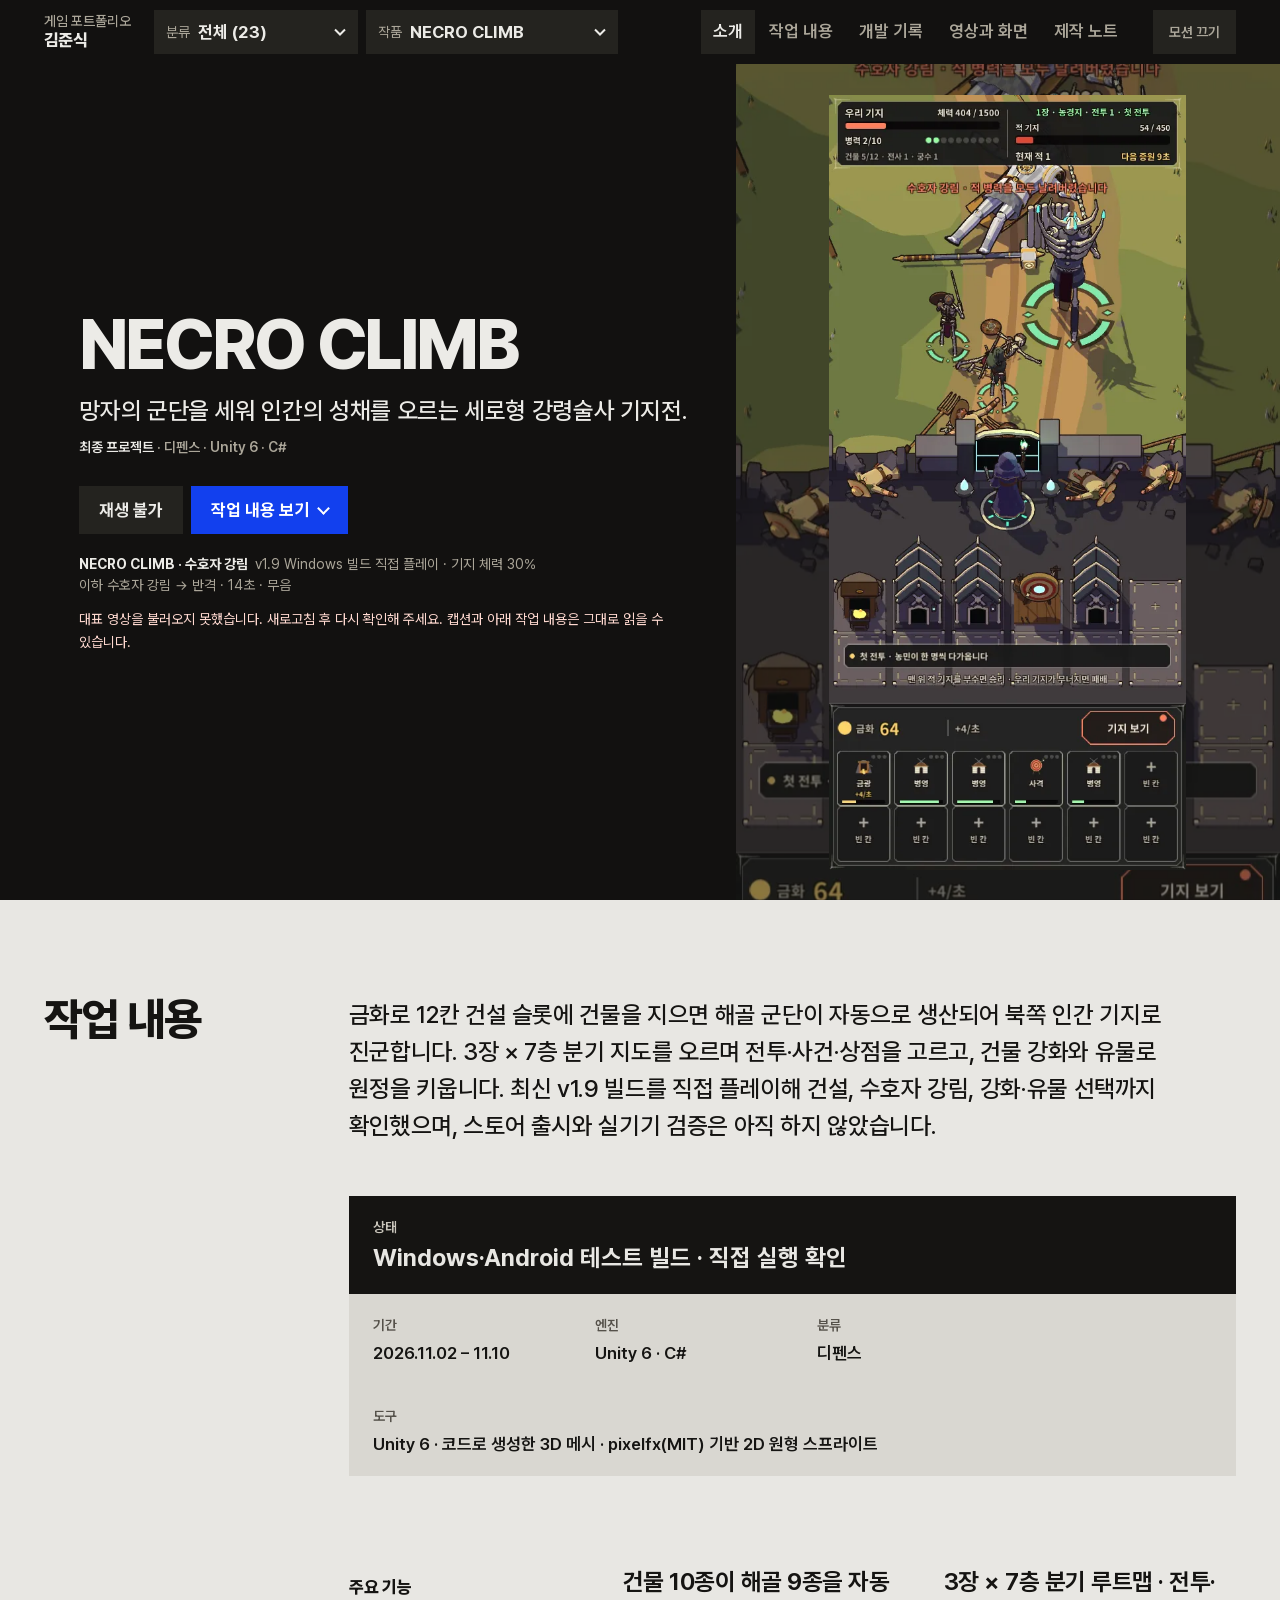
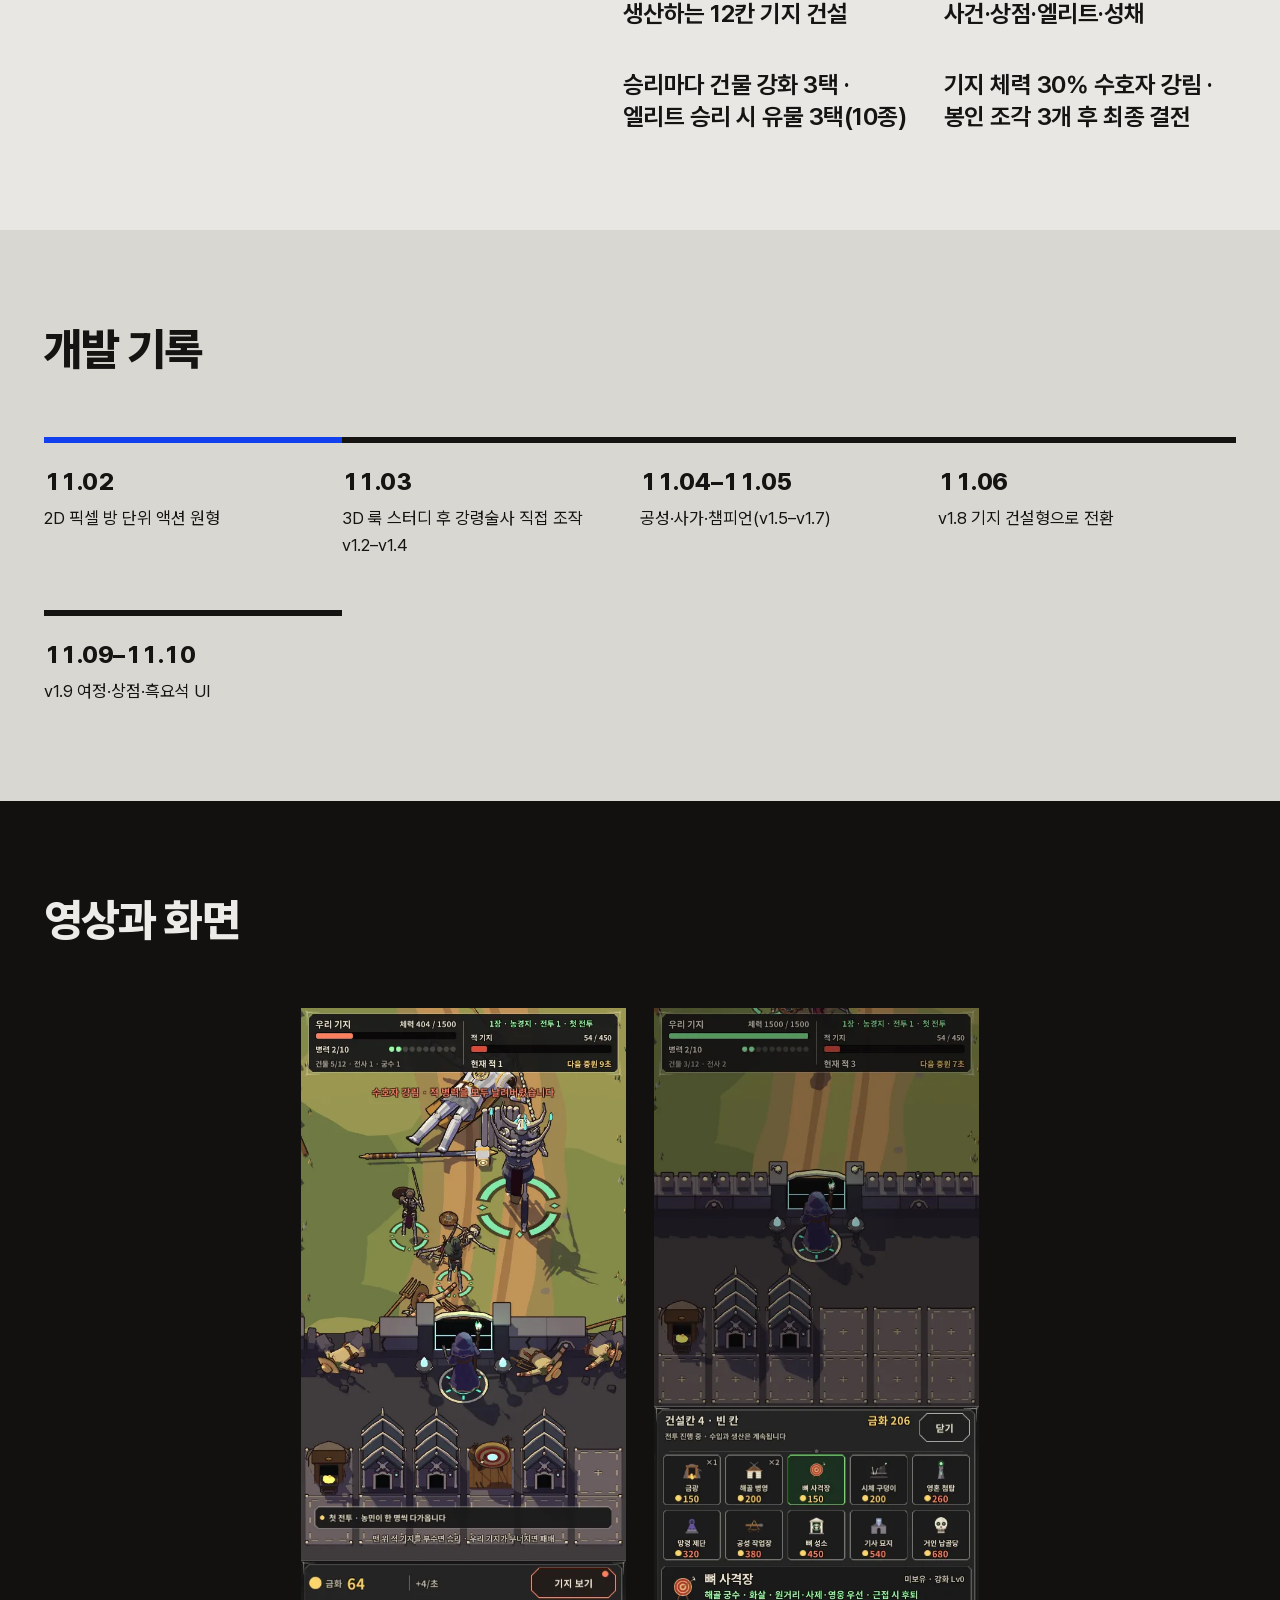
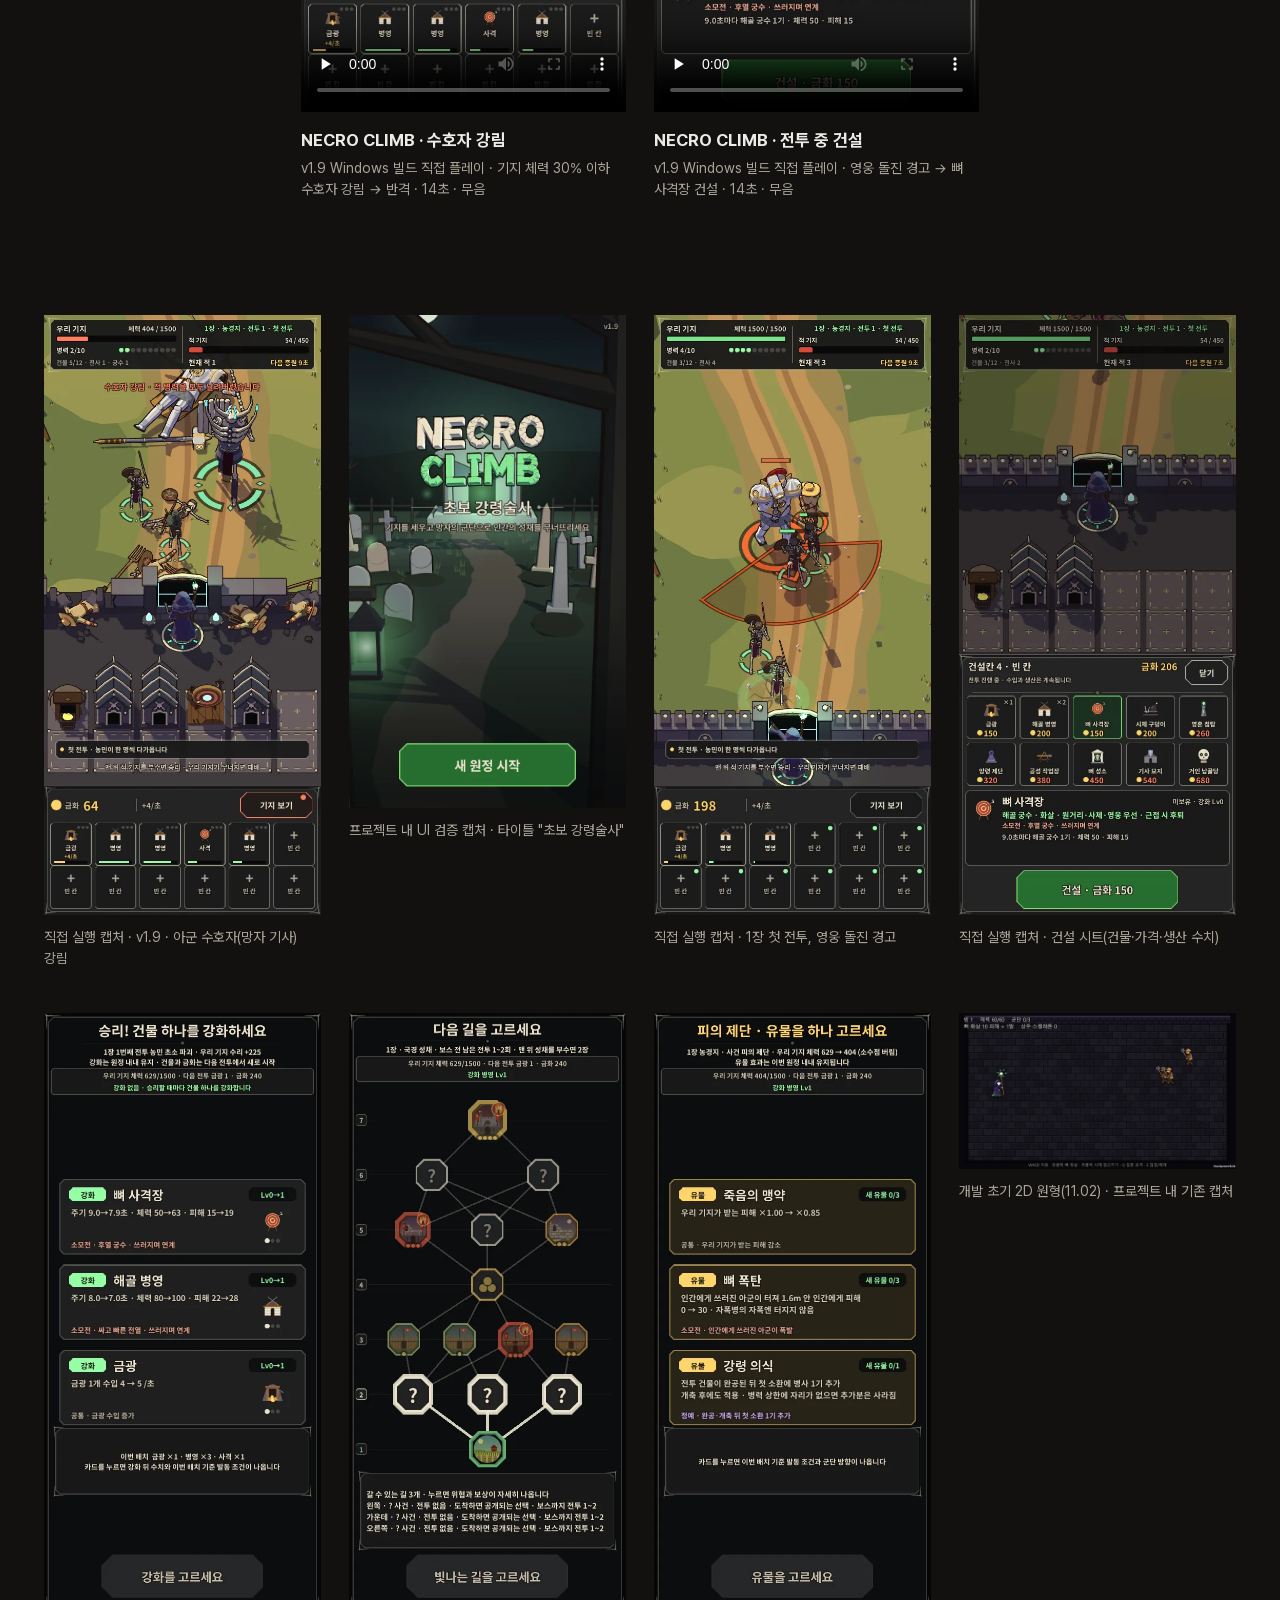
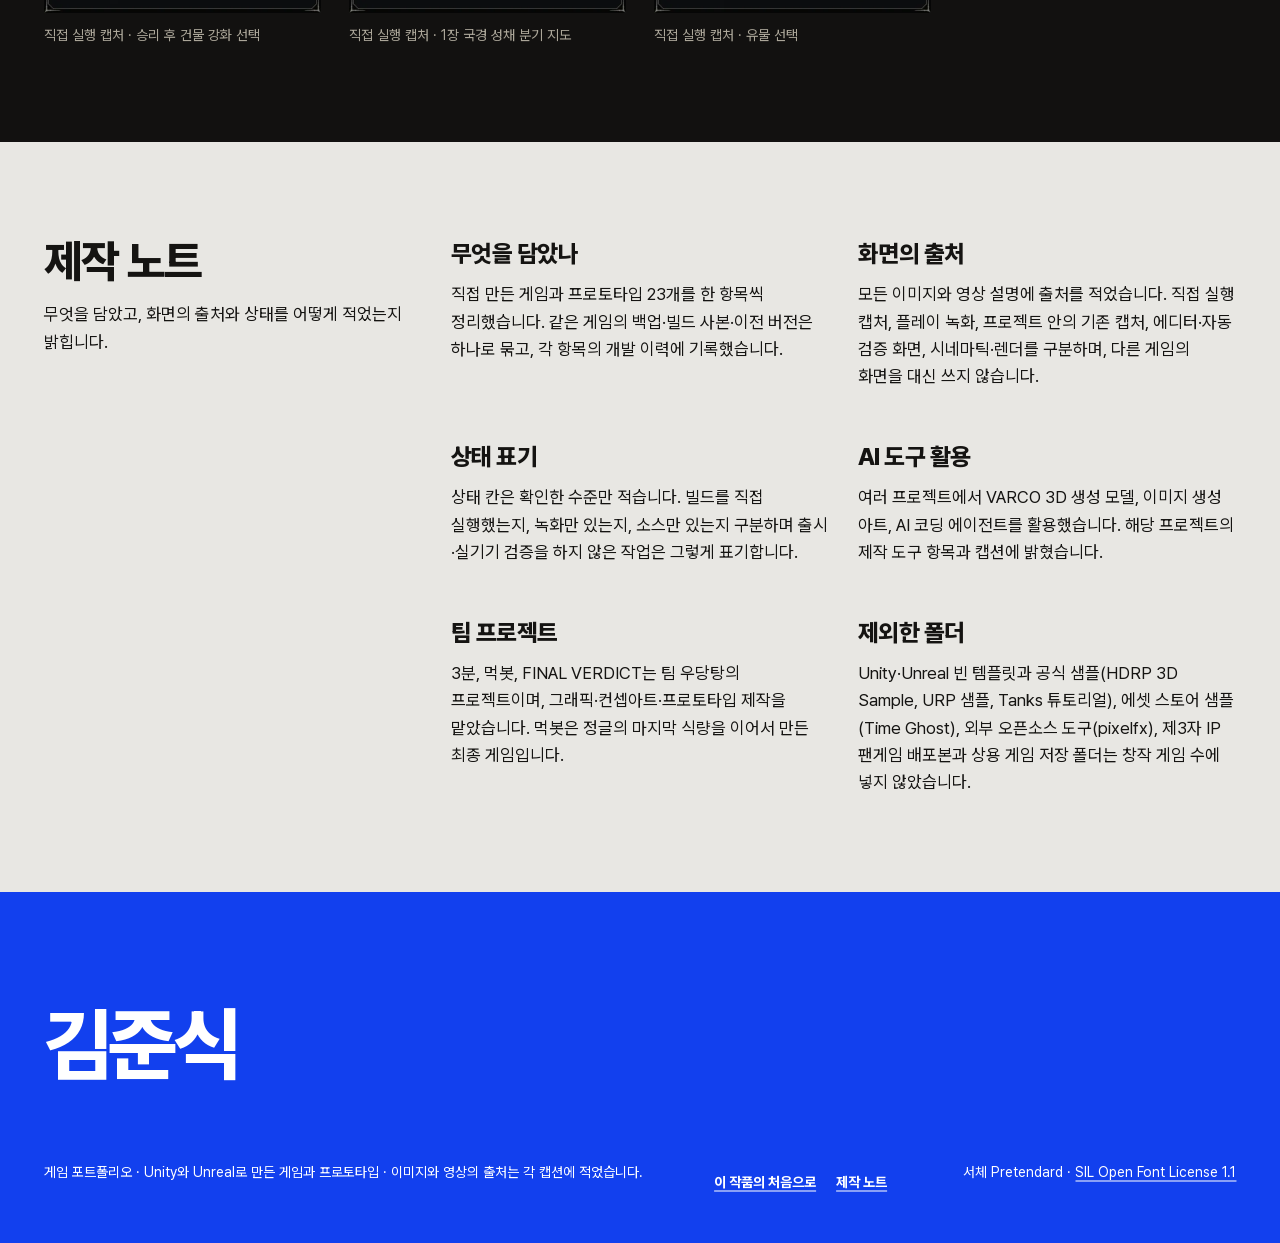
==== commit 36865c6b: "Redesign portfolio as cinematic per-game pages" ====
--- a/index.html
+++ b/index.html
@@ -4,13 +4,13 @@
   <meta charset="utf-8">
   <meta name="viewport" content="width=device-width, initial-scale=1">
   <title>김준식 — 게임 포트폴리오</title>
-  <meta name="description" content="김준식의 게임 포트폴리오. 최종 프로젝트 세 편과 Unity·Unreal로 만든 게임·프로토타입 24편을 실제 플레이 녹화와 캡처, 제작 기록으로 소개합니다.">
-  <meta name="theme-color" content="#e8e7e3">
+  <meta name="description" content="김준식의 게임 포트폴리오. 최종 프로젝트 세 편을 포함해 Unity·Unreal로 만든 게임·프로토타입 23편을 작품마다 큰 영상·이미지와 작업 내용, 개발 기록으로 소개합니다.">
+  <meta name="theme-color" content="#121110">
   <meta property="og:type" content="website">
   <meta property="og:locale" content="ko_KR">
   <meta property="og:site_name" content="게임 포트폴리오">
   <meta property="og:title" content="김준식 — 게임 포트폴리오">
-  <meta property="og:description" content="최종 프로젝트 세 편과 Unity·Unreal로 만든 게임·프로토타입 24편. 직접 실행 기록과 확보한 녹화·캡처, 제작 노트로 정리한 김준식의 게임 포트폴리오.">
+  <meta property="og:description" content="최종 프로젝트 세 편을 포함한 Unity·Unreal 게임·프로토타입 23편. 작품마다 확보한 영상·캡처를 크게 보여 주고, 아래에 작업 내용과 개발 기록을 정리했습니다.">
   <meta property="og:url" content="https://q6330103q-ai.github.io/game-portfolio/">
   <meta property="og:image" content="https://q6330103q-ai.github.io/game-portfolio/media/hanbit-clash.webp">
   <meta property="og:image:width" content="1280">
@@ -18,7 +18,7 @@
   <meta property="og:image:alt" content="한빛 감독 축구 실제 경기 캡처 · 골키퍼와 슈터의 필살기 격돌">
   <meta name="twitter:card" content="summary_large_image">
   <meta name="twitter:title" content="김준식 — 게임 포트폴리오">
-  <meta name="twitter:description" content="최종 프로젝트 세 편과 Unity·Unreal로 만든 게임·프로토타입 24편. 직접 실행 기록과 확보한 녹화·캡처, 제작 노트로 정리한 김준식의 게임 포트폴리오.">
+  <meta name="twitter:description" content="최종 프로젝트 세 편을 포함한 Unity·Unreal 게임·프로토타입 23편. 작품마다 확보한 영상·캡처를 크게 보여 주고, 아래에 작업 내용과 개발 기록을 정리했습니다.">
   <meta name="twitter:image" content="https://q6330103q-ai.github.io/game-portfolio/media/hanbit-clash.webp">
   <link rel="icon" type="image/svg+xml" href="data:image/svg+xml,%3Csvg%20xmlns='http://www.w3.org/2000/svg'%20viewBox='0%200%2064%2064'%3E%3Crect%20width='64'%20height='64'%20fill='%231240ee'/%3E%3Ctext%20x='32'%20y='45'%20text-anchor='middle'%20font-family='sans-serif'%20font-size='34'%20font-weight='800'%20fill='%23ffffff'%3E%EA%B2%8C%3C/text%3E%3C/svg%3E">
   <link rel="stylesheet" href="fonts/pretendard-variable.css">
@@ -42,126 +42,72 @@
 </head>
 <body>
   <a class="skip" href="#main">본문으로 건너뛰기</a>
-  <div class="progress" aria-hidden="true"><span class="progress__bar" id="progressBar"></span></div>
 
-  <div class="split" id="top">
-    <header class="bar">
-      <a class="bar__mark" href="#top"><span class="bar__title">게임 포트폴리오</span> <span class="bar__name">김준식</span></a>
-      <nav class="bar__nav" aria-label="주요 섹션">
-        <a href="#final">최종 프로젝트</a>
-        <a href="#featured">대표작</a>
-        <a href="#archive">전체 작업</a>
-        <a href="#notes">제작 노트</a>
-      </nav>
-    </header>
+  <header class="site-header" id="siteHeader">
+    <a class="brand" id="brandLink" href="#p=necro-climb" data-section="intro">
+      <span class="brand__title">게임 포트폴리오</span>
+      <span class="brand__name">김준식</span>
+    </a>
+    <div class="pickers">
+      <label class="picker" for="categorySelect">
+        <span class="picker__label">분류</span>
+        <select class="picker__select" id="categorySelect" name="category">
+          <option value="all">전체</option>
+        </select>
+      </label>
+      <label class="picker picker--game" for="gameSelect">
+        <span class="picker__label">작품</span>
+        <select class="picker__select" id="gameSelect" name="game">
+          <option value="necro-climb">NECRO CLIMB</option>
+        </select>
+      </label>
+    </div>
+    <nav class="section-nav" id="sectionNav" aria-label="작품 안에서 이동">
+      <a href="#p=necro-climb&amp;section=intro" data-section="intro">소개</a>
+      <a href="#p=necro-climb&amp;section=work" data-section="work"><span class="nav-full">작업 내용</span><span class="nav-short">작업</span></a>
+      <a href="#p=necro-climb&amp;section=development" data-section="development"><span class="nav-full">개발 기록</span><span class="nav-short">기록</span></a>
+      <a href="#p=necro-climb&amp;section=media" data-section="media"><span class="nav-full">영상과 화면</span><span class="nav-short">영상</span></a>
+      <a href="#p=necro-climb&amp;section=notes" data-section="notes"><span class="nav-full">제작 노트</span><span class="nav-short">노트</span></a>
+    </nav>
+    <button class="motion-toggle" id="motionToggle" type="button">모션 끄기</button>
+  </header>
 
-    <aside class="stage" id="stage" aria-label="무대: 지금 읽는 작품의 화면">
-      <div class="stage__screen" id="stageScreen">
-        <div class="stage__layer is-on"></div>
-        <div class="stage__layer"></div>
-        <span class="stage__timer" id="stageTimer" aria-hidden="true"></span>
+  <main class="main" id="main" tabindex="-1">
+    <noscript>
+      <div class="noscript">
+        <h1 class="noscript__title">김준식의 게임 포트폴리오</h1>
+        <p class="noscript__lede">작품을 고르고 큰 화면으로 보려면 JavaScript가 필요합니다. 스크립트 없이도 최종 프로젝트 세 편의 대표 영상은 아래 링크로 열 수 있습니다.</p>
+        <ul class="noscript__list">
+          <li><strong>NECRO CLIMB</strong> 망자의 군단을 세워 인간의 성채를 오르는 세로형 강령술사 기지전. <a href="media/necro-guardian.mp4">수호자 강림 · v1.9 Windows 빌드 직접 플레이 녹화</a></li>
+          <li><strong>한빛 감독 축구</strong> 필살기가 터지는 11 대 11, 나는 감독이다. <a href="media/hanbit-clash.mp4">골키퍼 격돌 · 실제 경기 캡처 13장을 이은 연속 프레임(실시간 녹화 아님)</a></li>
+          <li><strong>말랑이 보호소</strong> 경계하는 모찌와 천천히 친해지는 힐링 돌봄. <a href="media/mallang-snack.mp4">간식 찾기 · 자동 테스트가 가상 터치로 조작한 직접 실행 녹화</a></li>
+        </ul>
       </div>
-      <div class="stage__strip" id="stageStrip"></div>
-      <div class="stage__meta">
-        <div class="stage__mask"><p class="stage__title" id="stageTitle">게임 포트폴리오</p></div>
-        <p class="stage__caption" id="stageCaption">작품 데이터를 불러오는 중입니다.</p>
-        <div class="stage__foot">
-          <p class="stage__where" id="stageWhere"></p>
-          <div class="stage__ctrl">
-            <button class="stage__btn" id="stageToggle" type="button" aria-pressed="false">멈춤</button>
-            <button class="stage__btn" id="motionToggle" type="button">모션 끄기</button>
-          </div>
-        </div>
-      </div>
-    </aside>
-
-    <main class="column" id="main">
-      <section class="hero" aria-labelledby="heroTitle">
-        <h1 class="hero__title" id="heroTitle">
-          <span class="line"><span data-line style="--i:0">김준식의</span></span>
-          <span class="line"><span data-line style="--i:1">게임 포트폴리오</span></span>
-        </h1>
-        <p class="hero__lede" id="heroLede" data-load style="--d:380ms">Unity와 Unreal로 만든 완성작과 프로토타입, 작은 실험까지 <span id="heroCount">24</span>편을 직접 실행 기록과 확보한 녹화·캡처, 제작 노트로 정리했습니다. 무대에는 지금 읽는 작품의 화면이 걸립니다.</p>
-        <div class="hero__act" data-load style="--d:470ms">
-          <a class="btn btn--accent" href="#final">최종 프로젝트 보기</a>
-          <a class="btn btn--quiet" href="#archive">전체 작업 목록</a>
-        </div>
-        <p class="hero__facts" id="heroFacts" data-load style="--d:560ms">
-          <span><strong data-fact="games">24</strong> 작업</span>
-          <span><strong data-fact="cats">8</strong> 분류</span>
-          <span><strong data-fact="videos">20</strong> 영상</span>
-          <span><strong data-fact="images">99</strong> 캡처</span>
-        </p>
-        <p class="hero__error" id="dataError" role="alert" hidden>작품 데이터를 불러오지 못했습니다. 페이지를 새로고침해 주세요.</p>
-      </section>
-
-      <section class="final" id="final" aria-labelledby="finalTitle">
-        <header class="sec-head" data-reveal>
-          <h2 id="finalTitle">최종 프로젝트 <span id="finalCount">세</span> 편</h2>
-          <p>포트폴리오의 결론으로 고른 작품입니다. 가장 최근에 만들었고, 빌드를 직접 실행해 확인한 범위를 그대로 적었습니다.</p>
-        </header>
-        <div class="final__list" id="finalList"></div>
-      </section>
-
-      <section class="featured" id="featured" aria-labelledby="featuredTitle">
-        <header class="sec-head" data-reveal>
-          <h2 id="featuredTitle">대표작 <span id="featuredCount">다섯</span> 편</h2>
-          <p>최종 프로젝트에 앞서 만든 작품 가운데 먼저 보여 드리고 싶은 것들입니다. 읽어 내려가면 무대가 그 작품의 화면으로 바뀝니다.</p>
-        </header>
-        <div class="featured__list" id="featuredList"></div>
-      </section>
-
-      <section class="archive" id="archive" aria-labelledby="archiveTitle">
-        <header class="sec-head" data-reveal>
-          <h2 id="archiveTitle">전체 작업 <span id="archiveTotal">24</span>편</h2>
-          <p>완성작부터 소스만 남은 원형까지, 확인한 수준을 상태로 적었습니다. 화면이 없는 작품은 무대에 정보 카드로 소개합니다.</p>
-        </header>
-        <p class="archive__status" id="archiveStatus" role="status" aria-live="polite"></p>
-        <div class="filters" id="filters" role="group" aria-label="분류로 거르기"></div>
-        <div class="archive__list" id="archiveList"></div>
-        <div class="archive__empty" id="archiveEmpty" hidden>
-          <p>이 분류에는 작업이 없습니다.</p>
-          <button class="btn btn--quiet" type="button" id="emptyReset">전체 보기</button>
-        </div>
-      </section>
-    </main>
-  </div>
+    </noscript>
+    <p class="data-error" id="dataError" role="alert" hidden>작품 데이터를 불러오지 못했습니다. 페이지를 새로고침해 주세요.</p>
+    <div class="project-root" id="projectRoot"></div>
+  </main>
 
   <section class="notes" id="notes" aria-labelledby="notesTitle">
-    <div class="notes__inner">
-      <header class="notes__head" data-reveal>
-        <h2 id="notesTitle">제작 노트</h2>
-        <p>무엇을 담았고, 화면의 출처와 상태를 어떻게 적었는지 밝힙니다.</p>
-      </header>
-      <div class="notes__grid" id="notesList"></div>
-    </div>
+    <header class="notes__head" data-reveal>
+      <h2 id="notesTitle">제작 노트</h2>
+      <p>무엇을 담았고, 화면의 출처와 상태를 어떻게 적었는지 밝힙니다.</p>
+    </header>
+    <div class="notes__list" id="notesList"></div>
   </section>
 
-  <footer class="foot" aria-labelledby="footName">
-    <div class="foot__main">
-      <p class="foot__name" id="footName">김준식</p>
-      <nav class="foot__nav" aria-label="바닥글 이동">
-        <a href="#final">최종 프로젝트</a>
-        <a href="#featured">대표작</a>
-        <a href="#archive">전체 작업</a>
-        <a href="#notes">제작 노트</a>
-        <a href="#top">맨 위로</a>
+  <footer class="site-footer">
+    <p class="site-footer__name">김준식</p>
+    <div class="site-footer__row">
+      <p>게임 포트폴리오 · Unity와 Unreal로 만든 게임과 프로토타입 · 이미지와 영상의 출처는 각 캡션에 적었습니다.</p>
+      <nav class="site-footer__nav" aria-label="바닥글 이동">
+        <a href="#p=necro-climb&amp;section=intro" data-section="intro">이 작품의 처음으로</a>
+        <a href="#p=necro-climb&amp;section=notes" data-section="notes">제작 노트</a>
       </nav>
-    </div>
-    <div class="foot__row">
-      <p>김준식 게임 포트폴리오 · 2026 · 이미지와 영상의 출처는 각 작품의 설명에 적었습니다.</p>
       <p>서체 Pretendard · <a href="fonts/LICENSE.txt">SIL Open Font License 1.1</a></p>
     </div>
   </footer>
 
-  <dialog class="sheet" id="sheet" aria-labelledby="sheetTitle">
-    <div class="sheet__bar">
-      <p class="sheet__crumb" id="sheetCrumb"></p>
-      <button class="btn btn--quiet sheet__close" id="sheetClose" type="button">닫기</button>
-    </div>
-    <article class="sheet__body" id="sheetBody"></article>
-  </dialog>
-
-  <noscript><p class="noscript">이 포트폴리오는 작품 목록을 그리기 위해 JavaScript가 필요합니다.</p></noscript>
+  <p class="screen-reader-text" id="routeStatus" role="status" aria-live="polite"></p>
 </body>
 </html>
--- a/styles.css
+++ b/styles.css
@@ -1,43 +1,46 @@
-/* 게임 포트폴리오 — 고정 무대 (option B). One face (Pretendard), one accent (cobalt). */
+/* 게임 포트폴리오 — 상영관(cinema). One face (Pretendard), one accent (cobalt).
+   Every game opens on its own footage, as large as the screen allows, never cropped;
+   the work, the record and every capture follow on the same page. */
 :root {
   --ground: #e8e7e3;
   --surface: #d9d7d1;
-  --surface-2: #cbc8c1;
   --ink: #151412;
   --muted: #55514a;
   --accent: #1240ee;
   --accent-deep: #0d33c4;
-  --accent-tone: #2a55f2;
   --accent-ink: #ffffff;
-  --stage: #161513;
-  --stage-2: #2a2925;
-  --stage-ink: #e8e7e3;
-  --stage-muted: #aaa598;
+  --stage: #121110;
+  --stage-2: #24231f;
+  --stage-3: #34322d;
+  --stage-ink: #ecebe7;
+  --stage-muted: #aba699;
+  --film: #000000;
 
   --font: "Pretendard Variable", Pretendard, -apple-system, "Apple SD Gothic Neo", "Noto Sans KR", "Malgun Gothic", sans-serif;
+  /* five steps */
   --s-small: 0.875rem;
-  --s-body: clamp(1rem, 0.95rem + 0.2vw, 1.0625rem);
-  --s-head: clamp(1.75rem, 1.15rem + 1.6vw, 2.5rem);
-  --s-display: clamp(2.5rem, 1rem + 4.2vw, 4.75rem);
-  --s-final: clamp(2.75rem, 0.9rem + 5vw, 5.75rem);
-  --s-giant: clamp(6rem, 17vw, 17rem);
-
-  --m: clamp(20px, 3.9vw, 56px);
-  --bar-h: 72px;
+  --s-body: clamp(1rem, 0.96rem + 0.18vw, 1.0625rem);
+  --s-lead: clamp(1.1875rem, 1rem + 0.62vw, 1.625rem);
+  --s-head: clamp(1.875rem, 1.2rem + 2vw, 3rem);
+  --s-display: clamp(2.5rem, 1.1rem + 4.9vw, 6.25rem);
+
+  --m: clamp(16px, 3.4vw, 48px);
+  --gap: clamp(16px, 2.2vw, 32px);
+  --header-h: 64px;
+  --section-y: clamp(64px, 7.5vw, 116px);
 
   --ease-out: cubic-bezier(0.22, 1, 0.36, 1);
   --ease-expo: cubic-bezier(0.16, 1, 0.3, 1);
-  --ease-io: cubic-bezier(0.76, 0, 0.24, 1);
-  --ease-soft: cubic-bezier(0.33, 1, 0.68, 1);
-  --ease-exit: cubic-bezier(0.55, 0.055, 0.675, 0.19);
   --t-press: 140ms;
   --t-hover: 180ms;
-  --t-ui: 260ms;
 }
 
 *, *::before, *::after { box-sizing: border-box; }
-html { -webkit-text-size-adjust: 100%; }
-html[data-motion="on"] { scroll-behavior: smooth; }
+html {
+  -webkit-text-size-adjust: 100%;
+  scroll-padding-top: calc(var(--header-h) + 12px);
+  background: var(--stage);
+}
 body {
   margin: 0;
   background: var(--ground);
@@ -45,7 +48,6 @@
   font-family: var(--font);
   font-size: var(--s-body);
   line-height: 1.6;
-  letter-spacing: -0.005em;
   word-break: keep-all;
   overflow-wrap: break-word;
   -webkit-font-smoothing: antialiased;
@@ -53,540 +55,644 @@
 }
 img, video { display: block; max-width: 100%; }
 h1, h2, h3, h4, p, dl, dd, ul, ol, figure { margin: 0; }
-button { font: inherit; color: inherit; }
-a { color: inherit; }
+ul, ol { padding: 0; list-style: none; }
+button, select { font: inherit; color: inherit; }
+a { color: inherit; text-decoration-thickness: 2px; text-underline-offset: 0.22em; }
 ::selection { background: var(--accent); color: var(--accent-ink); }
+[hidden] { display: none !important; }
 
 :focus-visible { outline: 3px solid var(--accent); outline-offset: 3px; }
-.stage :focus-visible, .notes :focus-visible { outline-color: #ffffff; }
-
+.site-header :focus-visible,
+.hero :focus-visible,
+.media-section :focus-visible,
+.site-footer :focus-visible { outline-color: #ffffff; }
+/* sections focused after in-page navigation are landmarks, not controls */
+main:focus, .project section:focus, .notes:focus { outline: none; }
+
+.screen-reader-text {
+  position: absolute !important; width: 1px; height: 1px; margin: -1px; padding: 0; /* taste-skill-ignore: visually hidden text, not a rule */
+  overflow: hidden; clip: rect(0 0 0 0); clip-path: inset(50%); white-space: nowrap; border: 0;
+}
 .skip {
-  position: absolute; left: 12px; top: -80px; z-index: 60;
-  background: var(--ink); color: var(--ground); padding: 12px 16px; text-decoration: none;
+  position: fixed; left: 12px; top: -80px; z-index: 80;
+  background: var(--accent); color: var(--accent-ink); padding: 12px 16px; font-weight: 700; text-decoration: none;
 }
 .skip:focus { top: 12px; }
 
-/* scroll progress: a filled band of cobalt along the top edge, driven by scroll */
-.progress { position: fixed; inset: 0 0 auto 0; height: 4px; z-index: 40; pointer-events: none; }
-.progress__bar {
-  display: block; height: 100%; background: var(--accent);
-  transform-origin: 0 50%; transform: scaleX(var(--p, 0));
-}
-
-/* Buttons: square corners, flat fill, one shape */
-.btn {
+/* ================= header: brand · 분류 · 작품 · sections · motion ================= */
+.site-header {
+  position: sticky; top: 0; z-index: 50;
+  height: var(--header-h);
+  display: grid;
+  grid-template-columns: auto auto minmax(0, 1fr) auto;
+  grid-template-areas: "brand pick nav motion";
+  align-items: center;
+  column-gap: clamp(12px, 1.8vw, 28px);
+  padding-inline: var(--m);
+  background: var(--stage);
+  color: var(--stage-ink);
+}
+.brand {
+  grid-area: brand;
+  display: flex; flex-direction: column; justify-content: center;
+  min-height: 44px; line-height: 1.2; text-decoration: none;
+}
+.brand__title { font-size: var(--s-small); color: var(--stage-muted); font-weight: 500; }
+.brand__name { font-size: var(--s-body); font-weight: 800; letter-spacing: -0.01em; }
+@media (hover: hover) { .brand:hover .brand__name { color: #ffffff; } }
+
+.pickers { grid-area: pick; display: flex; gap: 8px; min-width: 0; }
+.picker {
   position: relative;
-  display: inline-flex; align-items: center; justify-content: center; gap: 10px;
-  min-height: 48px; padding: 0 22px;
+  display: flex; align-items: center; min-width: 0;
+  min-height: 44px; padding-left: 12px;
+  background: var(--stage-2);
+  cursor: pointer;
+  transition: background-color var(--t-hover) ease;
+}
+.picker__label { flex: none; font-size: var(--s-small); color: var(--stage-muted); white-space: nowrap; }
+.picker__select {
+  appearance: none; -webkit-appearance: none;
+  min-width: 0; width: 10.5rem;
+  min-height: 44px; margin: 0; padding: 0 36px 0 8px;
+  border: 0; border-radius: 0;
+  background: transparent url("data:image/svg+xml,%3Csvg%20xmlns='http://www.w3.org/2000/svg'%20viewBox='0%200%2012%208'%3E%3Cpath%20d='M1%201.5l5%205%205-5'%20fill='none'%20stroke='%23ecebe7'%20stroke-width='2'/%3E%3C/svg%3E") no-repeat right 12px center / 12px 8px;
+  font-size: var(--s-body); font-weight: 700; line-height: 1.2;
+  white-space: nowrap; text-overflow: ellipsis; overflow: hidden;
+  cursor: pointer;
+}
+.picker--game .picker__select { width: 13.5rem; }
+.picker__select:focus-visible { outline: none; }
+.picker:focus-within { outline: 3px solid #ffffff; outline-offset: -3px; }
+.picker__select option, .picker__select optgroup { color: var(--ink); background: #ffffff; }
+@media (hover: hover) { .picker:hover { background: var(--stage-3); } }
+
+.section-nav {
+  grid-area: nav;
+  display: flex; gap: 2px;
+  min-width: 0;
+  overflow-x: auto; scrollbar-width: none;
+}
+.section-nav::-webkit-scrollbar { display: none; }
+.section-nav a:first-child { margin-left: auto; }
+.section-nav a {
+  flex: none;
+  display: inline-flex; align-items: center; min-height: 44px; padding: 0 12px;
+  color: var(--stage-muted); font-weight: 600; text-decoration: none; white-space: nowrap;
+  transition: color var(--t-hover) ease, background-color var(--t-hover) ease;
+}
+.section-nav a[aria-current] { color: var(--stage-ink); background: var(--stage-2); }
+.nav-short { display: none; }
+@media (hover: hover) { .section-nav a:hover { color: #ffffff; } }
+
+.motion-toggle {
+  grid-area: motion;
+  min-height: 44px; padding: 0 16px;
   border: 0; border-radius: 0; cursor: pointer;
-  font-size: var(--s-body); font-weight: 600; line-height: 1.2; text-decoration: none;
-  transition: transform var(--t-press) var(--ease-out), background-color var(--t-hover) ease, color var(--t-hover) ease;
-}
-.btn:active { transform: translateY(1px) scale(0.97); }
-.btn--accent { background: var(--accent); color: var(--accent-ink); }
-.btn--accent:hover { background: var(--accent-deep); }
-.btn--quiet { background: var(--surface); color: var(--ink); }
-.btn--quiet:hover { background: var(--ink); color: var(--ground); }
-.btn__arrow { display: inline-block; transition: transform var(--t-ui) var(--ease-out); }
-.btn:hover .btn__arrow, .btn:focus-visible .btn__arrow { transform: translateX(5px); }
-
-/* ===== The split: stage left, reading column right ===== */
-.split {
-  display: grid;
-  grid-template-columns: 55% 45%;
-  grid-template-rows: auto 1fr;
-  grid-template-areas: "stage bar" "stage main";
-}
-
-.stage {
-  grid-area: stage;
-  position: sticky; top: 0; align-self: start;
-  height: 100svh;
-  display: flex; flex-direction: column;
+  background: var(--stage-2); color: var(--stage-muted);
+  font-size: var(--s-small); font-weight: 600; white-space: nowrap;
+  transition: color var(--t-hover) ease, background-color var(--t-hover) ease, transform var(--t-press) var(--ease-out);
+}
+html[data-motion="off"] .motion-toggle { background: var(--stage-ink); color: var(--stage); }
+@media (hover: hover) { .motion-toggle:hover { color: #ffffff; background: var(--stage-3); } }
+.motion-toggle:active { transform: scale(0.96); }
+
+/* ================= the project ================= */
+.main { display: block; background: var(--stage); }
+.project-root { min-height: calc(100svh - var(--header-h)); }
+.project { background: var(--ground); }
+
+/* ---------- hero: the screening ---------- */
+.hero {
+  --ar: 1.7778;
+  position: relative; isolation: isolate;
+  display: grid;
+  grid-template-columns: minmax(0, 1fr);
+  grid-template-rows: minmax(0, 1fr) auto;
+  height: calc(100svh - var(--header-h));
+  min-height: 520px;
   background: var(--stage); color: var(--stage-ink);
   overflow: hidden;
 }
-.stage__screen {
-  position: relative; flex: none;
-  width: 100%; aspect-ratio: 16 / 9;
-  background: #0b0b0a;
-  overflow: hidden;
-}
-.stage__layer { position: absolute; inset: 0; opacity: 0; z-index: 1; overflow: hidden; }
-.stage__layer.is-on { opacity: 1; z-index: 2; }
-.stage__layer.is-leaving { opacity: 1; z-index: 1; }
-.stage__layer > video, .stage__layer > img {
-  width: 100%; height: 100%; object-fit: contain; background: #0b0b0a;
-}
-.stage__layer > img { transform-origin: 50% 50%; will-change: transform; }
-.stage__timer {
-  position: absolute; left: 0; right: 0; bottom: 0; z-index: 3; height: 4px;
-  background: var(--accent); transform-origin: 0 50%; transform: scaleX(0); pointer-events: none;
-}
-
-.stage__strip {
-  flex: none;
-  display: grid; grid-template-columns: repeat(4, minmax(0, 1fr)); gap: 4px;
-  margin-top: 4px;
-}
-.stage__strip img { width: 100%; aspect-ratio: 16 / 9; object-fit: cover; background: #0b0b0a; }
-
-.stage__meta { margin-top: auto; padding: 32px var(--m) 36px; }
-.stage__mask { overflow: clip; padding-bottom: 0.08em; margin-bottom: -0.08em; }
-.stage__title {
-  font-size: var(--s-display); font-weight: 800; line-height: 1.02; letter-spacing: -0.04em;
-  display: -webkit-box; -webkit-line-clamp: 2; -webkit-box-orient: vertical; overflow: hidden;
-}
-.stage__caption {
-  margin-top: 18px; max-width: 52ch;
-  color: var(--stage-muted); font-size: var(--s-body); line-height: 1.5;
-  display: -webkit-box; -webkit-line-clamp: 2; -webkit-box-orient: vertical; overflow: hidden;
-}
-.stage__foot { display: flex; align-items: center; justify-content: space-between; gap: 16px 24px; margin-top: 20px; flex-wrap: wrap; }
-.stage__where { color: var(--stage-muted); font-size: var(--s-small); font-variant-numeric: tabular-nums; }
-.stage__where strong { color: var(--stage-ink); font-weight: 700; }
-.stage__ctrl { display: flex; gap: 6px; flex: none; }
-.stage__btn {
-  min-height: 44px; padding: 0 18px; border: 0; border-radius: 0; cursor: pointer;
-  background: var(--stage-2); color: var(--stage-ink); font-size: var(--s-small); font-weight: 600;
-  transition: background-color var(--t-hover) ease, color var(--t-hover) ease, transform var(--t-press) var(--ease-out);
-}
-.stage__btn:hover { background: var(--stage-ink); color: var(--stage); }
-.stage__btn:active { transform: scale(0.96); }
-.stage__btn[hidden] { display: none; }
-
-/* ===== typographic card: the stage for work without footage ===== */
-.stage__layer, .sheet__card { container-type: inline-size; }
-.card {
-  position: absolute; inset: 0;
-  display: flex; flex-direction: column; justify-content: space-between; gap: 3cqi;
-  padding: 5cqi 6cqi 4.5cqi;
+/* the stage is static so the ambient poster spans the whole hero: the game's own world fills the screen */
+.hero__stage {
+  position: static;
+  min-height: 0;
+  container-type: size;
+  display: grid; place-items: center;
+  padding: 0;
+}
+.hero__ambient {
+  position: absolute; inset: 0; z-index: 0;
+  width: 100%; height: 100%; max-width: none;
+  object-fit: cover;
+  opacity: 0.28;
+  pointer-events: none;
+}
+.hero__media {
+  position: relative; z-index: 1;
+  width: min(100cqw, 100cqh * var(--ar));
+  aspect-ratio: var(--ar);
+  max-height: 100cqh;
+  background: var(--film);
+}
+.hero__media > video,
+.hero__media > img {
+  width: 100%; height: 100%;
+  object-fit: contain;
+  background: var(--film);
+}
+.hero__empty {
+  position: relative; z-index: 1;
+  display: flex; flex-direction: column; justify-content: flex-end; gap: 12px;
+  width: min(100cqw, 100cqh * 1.7778);
+  aspect-ratio: 16 / 9; max-height: 100cqh;
+  padding: clamp(20px, 4cqw, 56px);
   background: var(--accent); color: var(--accent-ink);
-  overflow: hidden;
-}
-.card__word {
-  position: absolute; left: 0; top: 46%; z-index: 0;
-  font-size: 26cqi; font-weight: 800; line-height: 1; letter-spacing: -0.05em;
-  color: var(--accent-tone); white-space: nowrap; pointer-events: none; user-select: none;
-}
-.card__track { display: flex; width: max-content; }
-.card__track span { padding-right: 0.35em; }
-.card > :not(.card__word) { position: relative; z-index: 1; }
-.card__mask { overflow: clip; padding-bottom: 0.1em; margin-bottom: -0.1em; }
-.card__title {
-  font-size: 8.4cqi; font-weight: 800; line-height: 1; letter-spacing: -0.04em;
-  display: -webkit-box; -webkit-line-clamp: 2; -webkit-box-orient: vertical; overflow: hidden;
-}
-.card__sub { margin-top: 1.6cqi; font-size: max(13px, 2.1cqi); font-weight: 500; line-height: 1.4; max-width: 40em; }
-.card__mini { display: none; }
-.card__facts { display: grid; grid-template-columns: repeat(4, minmax(0, 1fr)); gap: 1.6cqi 2.4cqi; }
-.card__facts > div { min-width: 0; }
-.card__facts dt { font-size: max(12px, 1.6cqi); color: #c9d3ff; }
-.card__facts dd { margin-top: 0.4cqi; font-size: max(13px, 1.9cqi); font-weight: 600; line-height: 1.35; }
-.card__line {
-  display: grid; grid-template-columns: auto minmax(0, 1fr); gap: 0 2.4cqi; align-items: baseline;
-  padding: 1.8cqi 2.4cqi; background: var(--accent-deep); min-height: calc(2 * 1.45 * max(14px, 2.1cqi) + 3.6cqi);
-}
-.card__line-label { font-size: max(12px, 1.6cqi); font-weight: 700; color: #c9d3ff; white-space: nowrap; }
-.card__line-text {
-  font-size: max(14px, 2.1cqi); line-height: 1.45; font-weight: 500;
-  display: -webkit-box; -webkit-line-clamp: 2; -webkit-box-orient: vertical; overflow: hidden;
-}
-.card__tag { font-size: max(12px, 1.5cqi); color: #c9d3ff; text-align: right; }
-
-@container (max-width: 440px) {
-  .card { justify-content: center; gap: 2cqi; padding: 6cqi 7cqi; }
-  .card__title { font-size: 12cqi; -webkit-line-clamp: 2; }
-  .card__sub, .card__facts, .card__line, .card__tag { display: none; }
-  .card__mini { display: block; margin-top: 2cqi; font-size: max(11px, 5.5cqi); font-weight: 600; line-height: 1.3; color: #dfe5ff; }
-  .card__word { font-size: 40cqi; top: 52%; }
-}
-
-/* in the detail sheet the card is an information band under the stage: no repeated title */
-.card--bare { position: relative; inset: auto; min-height: 240px; gap: 20px; padding: 28px; justify-content: flex-start; }
-.card--bare .card__head { display: none; }
-.card--bare .card__word { top: auto; bottom: -0.12em; font-size: 22cqi; }
-.card--bare .card__tag { margin-top: auto; }
-@container (max-width: 440px) {
-  .card--bare { padding: 20px; gap: 16px; }
-  .card--bare .card__facts { display: grid; grid-template-columns: repeat(2, minmax(0, 1fr)); gap: 12px 16px; }
-  .card--bare .card__line { display: grid; grid-template-columns: minmax(0, 1fr); gap: 4px; padding: 12px 14px; }
-  .card--bare .card__tag { display: block; }
-  .card--bare .card__word { font-size: 34cqi; }
-}
-
-/* bar */
-.bar {
-  grid-area: bar;
-  display: flex; flex-wrap: wrap; align-items: center; justify-content: space-between; gap: 6px 24px;
-  min-height: var(--bar-h); padding: 12px var(--m);
-}
-.bar__mark { display: inline-flex; align-items: baseline; gap: 8px; text-decoration: none; letter-spacing: -0.02em; padding: 6px 0; }
-.bar__title { font-weight: 800; }
-.bar__name { color: var(--muted); font-weight: 500; }
-.bar__nav { display: flex; flex-wrap: wrap; gap: 4px 22px; }
-.bar__nav a {
-  position: relative; text-decoration: none; color: var(--muted); font-weight: 500;
-  padding: 10px 0; transition: color var(--t-hover) ease;
-}
-.bar__nav a::after {
-  content: ""; position: absolute; left: 0; right: 0; bottom: 4px; height: 3px;
-  background: var(--accent); transform: scaleX(0); transform-origin: 100% 50%;
-  transition: transform var(--t-ui) var(--ease-out);
-}
-.bar__nav a:hover { color: var(--ink); }
-.bar__nav a:hover::after, .bar__nav a:focus-visible::after { transform: scaleX(1); transform-origin: 0 50%; }
-
-.column { grid-area: main; padding: 0 var(--m) max(200px, 56svh); min-width: 0; }
-.column [id] { scroll-margin-top: 24px; }
-
-/* hero */
-.hero {
-  min-height: calc(100svh - var(--bar-h));
-  display: flex; flex-direction: column;
-  padding: clamp(40px, 9vh, 120px) 0 48px;
-}
-.hero__title { font-size: var(--s-display); font-weight: 800; line-height: 1.02; letter-spacing: -0.04em; }
-.line { display: block; overflow: clip; padding-bottom: 0.08em; margin-bottom: -0.08em; }
-.line > [data-line] { display: block; }
-.hero__lede { margin-top: 36px; max-width: 34em; font-size: var(--s-body); }
-.hero__act { display: flex; flex-wrap: wrap; gap: 12px; margin-top: 36px; }
-.hero__facts {
-  margin-top: auto; padding-top: 56px;
-  display: grid; grid-template-columns: repeat(4, auto); justify-content: space-between; gap: 16px;
-  color: var(--muted);
-}
-.hero__facts strong {
-  color: var(--ink); font-size: var(--s-head); font-weight: 700; line-height: 1.1; letter-spacing: -0.03em;
-  font-variant-numeric: tabular-nums; margin-right: 4px;
-}
-.hero__error { margin-top: 24px; background: var(--ink); color: var(--ground); padding: 16px 20px; }
-
-/* section heads */
-.sec-head { padding-top: 160px; margin-bottom: 72px; }
-.sec-head h2 { font-size: var(--s-head); font-weight: 700; line-height: 1.12; letter-spacing: -0.03em; }
-.sec-head p { margin-top: 16px; max-width: 34em; color: var(--muted); }
-.final .sec-head { padding-top: 120px; }
-.final[hidden], .featured[hidden] { display: none; }
-
-/* featured + final: tall editorial entries, one per stage change */
-.featured__list, .final__list { display: flex; flex-direction: column; }
-.feature {
-  position: relative;
-  min-height: 72svh;
-  padding: 48px 0 96px;
-  display: flex; flex-direction: column; justify-content: center;
-}
-.feature::before, .row::before {
-  content: ""; position: absolute; left: calc(-1 * var(--m)); width: 6px;
-  background: var(--accent); transform: scaleY(0); transform-origin: 50% 0;
-  transition: transform 520ms var(--ease-expo);
-}
-.feature::before { top: 48px; bottom: 96px; }
-.feature.is-live::before, .row.is-live::before { transform: scaleY(1); }
-.feature__title {
-  font-size: var(--s-display); font-weight: 800; line-height: 1.02; letter-spacing: -0.04em;
-  transition: color 400ms ease;
-}
-.feature__sub { margin-top: 20px; font-weight: 500; max-width: 34em; }
-.feature.is-live .feature__title, .row.is-live .row__title { color: var(--accent); }
-
-.feature--final { min-height: 92svh; padding: 56px 0 120px; }
-.feature--final::before { top: 56px; bottom: 120px; }
-.feature--final .feature__title { font-size: var(--s-final); }
-.feature--final .feature__sub { font-size: clamp(1.0625rem, 0.95rem + 0.45vw, 1.3125rem); font-weight: 600; }
-.feature__desc { margin-top: 20px; max-width: 36em; }
-.feature__shot { display: none; margin-top: 28px; }
-.feature__shot img { width: 100%; aspect-ratio: 16 / 9; object-fit: cover; background: var(--stage); }
-.feature__shot figcaption { margin-top: 8px; font-size: var(--s-small); color: var(--muted); }
-
-.facts { margin-top: 28px; display: grid; grid-template-columns: 4.5em 1fr; gap: 6px 16px; }
-.facts > div { display: contents; }
-.facts dt { color: var(--muted); font-size: var(--s-small); padding-top: 2px; }
-.facts dd { font-size: var(--s-body); }
-.facts dd.is-status { font-weight: 600; }
-
-.feature__list { margin-top: 28px; padding: 20px 24px 20px 40px; background: var(--surface); }
-.feature__list li + li { margin-top: 6px; }
-.feature__list li::marker { color: var(--accent); }
-.feature__act { display: flex; flex-wrap: wrap; gap: 12px; margin-top: 28px; }
-
-/* filters */
-.filters { display: flex; flex-wrap: wrap; gap: 8px; }
-.filter {
-  min-height: 44px; padding: 0 16px; border: 0; border-radius: 0; cursor: pointer;
-  background: var(--surface); color: var(--ink); font-size: var(--s-small); font-weight: 600;
-  transition: background-color var(--t-hover) ease, color var(--t-hover) ease, transform var(--t-press) var(--ease-out);
-}
-.filter span { color: var(--muted); font-weight: 500; margin-left: 4px; font-variant-numeric: tabular-nums; transition: color var(--t-hover) ease; }
-.filter:hover { background: var(--surface-2); }
-.filter:active { transform: scale(0.95); }
-.filter[aria-pressed="true"] { background: var(--ink); color: var(--ground); }
-.filter[aria-pressed="true"] span { color: #c9c4b8; }
-.filter--final { background: var(--accent); color: var(--accent-ink); }
-.filter--final span { color: #c9d3ff; }
-.filter--final:hover { background: var(--accent-deep); }
-.archive__status { margin: 0 0 16px; color: var(--muted); font-size: var(--s-small); }
-
-/* archive rows: two-ended, separated by space only */
-.archive__list { margin-top: 40px; }
-.row {
-  position: relative;
-  display: grid; grid-template-columns: minmax(0, 1fr) auto; gap: 8px 32px;
-  padding: 36px 0;
-}
-.row::before { top: 36px; bottom: 36px; }
-.row[hidden] { display: none; }
-.row__title {
-  font-size: var(--s-head); font-weight: 700; line-height: 1.12; letter-spacing: -0.03em;
-  transition: color 400ms ease, transform var(--t-ui) var(--ease-out);
-}
-.row:hover .row__title { transform: translateX(6px); }
-.row__sub { margin-top: 10px; }
-.row__status { margin-top: 10px; font-size: var(--s-small); color: var(--muted); }
-.row__status strong { color: var(--ink); font-weight: 600; }
-.row__status .is-final { color: var(--accent); font-weight: 700; }
-.row__side {
-  display: flex; flex-direction: column; align-items: flex-end; gap: 4px; text-align: right;
-  font-size: var(--s-small); color: var(--muted); font-variant-numeric: tabular-nums; padding-top: 8px;
-}
-.row__side .btn { margin-top: 12px; min-height: 44px; padding: 0 16px; font-size: var(--s-small); }
-.archive__empty { margin-top: 40px; display: flex; flex-direction: column; align-items: flex-start; gap: 16px; }
-.archive__empty[hidden] { display: none; }
-
-/* ===== notes: the split ends, a full field of cobalt ===== */
-.notes { background: var(--accent); color: var(--accent-ink); }
-.notes__inner { padding: 160px var(--m) 160px; display: grid; grid-template-columns: 4fr 8fr; gap: 64px; }
-.notes__head h2 { font-size: var(--s-display); font-weight: 800; line-height: 1.02; letter-spacing: -0.04em; }
-.notes__head p { margin-top: 24px; max-width: 22em; }
-.notes__grid { display: grid; grid-template-columns: repeat(2, minmax(0, 1fr)); gap: 48px 56px; }
-.note h3 { font-size: var(--s-body); font-weight: 700; }
-.note p { margin-top: 8px; }
-
-/* ===== footer: the name returns, the menu answers it on the reading column's edge ===== */
-.foot { padding: 160px var(--m) 40px; overflow: clip; }
-.foot__main { display: grid; grid-template-columns: calc(55vw - var(--m)) minmax(0, 1fr); align-items: end; gap: 40px 0; }
-.foot__name {
-  font-size: var(--s-giant); font-weight: 800; line-height: 0.85; letter-spacing: -0.06em;
-  margin-left: -0.04em;
-}
-.foot__nav { display: flex; flex-direction: column; align-items: flex-start; gap: 4px; padding-left: var(--m); }
-.foot__nav a {
-  font-size: var(--s-head); font-weight: 700; line-height: 1.2; letter-spacing: -0.03em; text-decoration: none;
-  padding: 4px 0; transition: color var(--t-hover) ease, transform var(--t-ui) var(--ease-out);
-}
-.foot__nav a:hover, .foot__nav a:focus-visible { color: var(--accent); transform: translateX(8px); }
-.foot__row {
-  margin-top: 72px; display: flex; flex-wrap: wrap; justify-content: space-between; gap: 8px 40px;
-  font-size: var(--s-small); color: var(--muted);
-}
-.foot__row a { text-underline-offset: 0.2em; transition: color var(--t-hover) ease; }
-.foot__row a:hover { color: var(--accent); }
-
-/* ===== detail: a side sheet over the reading column ===== */
-.sheet {
-  position: fixed; inset: var(--sheet-top, 0px) 0 0 auto; margin: 0;
-  width: 45vw; min-width: 560px; max-width: 100vw;
-  height: calc(100dvh - var(--sheet-top, 0px)); max-height: none;
-  padding: 0; border: 0;
+  font-size: var(--s-lead); font-weight: 600; line-height: 1.4;
+}
+.hero__empty > * { max-width: 34em; }
+
+/* flat neutral scrim under the words; the footage itself is never covered */
+.hero__body {
+  position: relative; z-index: 1;
+  background: rgba(18, 17, 16, 0.84);
+  display: grid;
+  grid-template-columns: minmax(0, 1fr) minmax(0, 25rem);
+  grid-template-areas:
+    "title   actions"
+    "sub     caption"
+    "sub     meta";
+  column-gap: clamp(24px, 4vw, 64px);
+  align-items: end;
+  padding: clamp(16px, 1.6vw, 24px) var(--m) clamp(20px, 2vw, 28px);
+}
+.hero__meta {
+  grid-area: meta;
+  color: var(--stage-muted); font-size: var(--s-small); font-weight: 600;
+  margin-top: 8px;
+}
+.hero__title {
+  grid-area: title;
+  font-size: var(--s-display); font-weight: 800;
+  line-height: 0.98; letter-spacing: -0.045em;
+  padding-bottom: 0.04em;
+}
+.hero__subtitle {
+  grid-area: sub;
+  align-self: start;
+  margin-top: 12px; max-width: 40em;
+  font-size: var(--s-lead); font-weight: 500; line-height: 1.4; letter-spacing: -0.015em;
+}
+.hero__actions {
+  grid-area: actions;
+  display: flex; flex-wrap: wrap; gap: 8px; justify-content: flex-start;
+  padding-bottom: 4px;
+}
+.hero__caption {
+  grid-area: caption;
+  margin-top: 12px;
+  color: var(--stage-muted); font-size: var(--s-small); line-height: 1.5;
+}
+.hero__caption strong { color: var(--stage-ink); font-weight: 700; margin-right: 0.45em; }
+.hero__badge { color: var(--stage-ink); }
+.hero__error { grid-column: 1 / -1; margin-top: 12px; color: #ffd9d0; font-size: var(--s-small); }
+
+/* one button shape, square corners */
+.hero__btn,
+.hero__actions a {
+  display: inline-flex; align-items: center; justify-content: center; gap: 10px;
+  min-height: 48px; padding: 0 20px;
+  border: 0; border-radius: 0; cursor: pointer;
+  font-size: var(--s-body); font-weight: 700; line-height: 1.2; text-decoration: none; white-space: nowrap;
+  transition: transform var(--t-press) var(--ease-out), background-color var(--t-hover) ease, color var(--t-hover) ease;
+}
+.hero__btn { background: var(--stage-2); color: var(--stage-ink); }
+.hero__actions a { background: var(--accent); color: var(--accent-ink); }
+.hero__actions a::after {
+  content: ""; width: 9px; height: 9px; margin-top: -4px;
+  border: solid currentColor; border-width: 0 2.5px 2.5px 0;
+  transform: rotate(45deg);
+  transition: transform var(--t-hover) var(--ease-out);
+}
+@media (hover: hover) {
+  .hero__btn:hover { background: var(--stage-ink); color: var(--stage); }
+  .hero__actions a:hover { background: var(--accent-deep); }
+  .hero__actions a:hover::after { transform: translateY(3px) rotate(45deg); }
+}
+.hero__btn:active, .hero__actions a:active { transform: scale(0.97); }
+.hero__btn[data-state="paused"] { background: var(--stage-ink); color: var(--stage); }
+
+/* portrait footage on wide screens: the poster fills the whole hero, the frame stands full height
+   at the right, and the title sits on a flat scrim plate at the left */
+@media (min-width: 900px) and (min-height: 561px) {
+  .hero[data-format="portrait"] {
+    grid-template-columns: minmax(0, 1.15fr) minmax(0, 0.85fr);
+    grid-template-rows: minmax(0, 1fr);
+  }
+  .hero[data-format="portrait"] .hero__stage {
+    grid-column: 2; grid-row: 1;
+    padding: clamp(16px, 2.4vw, 36px) var(--m);
+  }
+  .hero[data-format="portrait"] .hero__body {
+    grid-column: 1; grid-row: 1;
+    align-self: center; justify-self: start;
+    max-width: calc(100% - var(--m));
+    margin-left: var(--m);
+    grid-template-columns: minmax(0, 1fr);
+    grid-template-areas: "title" "sub" "meta" "actions" "caption";
+    padding: clamp(24px, 2.8vw, 44px);
+  }
+  .hero[data-format="portrait"] .hero__title { max-width: 9.5em; font-size: clamp(2.5rem, 1rem + 4.2vw, 5.25rem); }
+  .hero[data-format="portrait"] .hero__actions { margin-top: 28px; padding-bottom: 0; }
+  .hero[data-format="portrait"] .hero__caption { max-width: 34em; margin-top: 20px; }
+  .hero[data-format="portrait"] .hero__ambient { opacity: 0.52; }
+  .hero[data-format="portrait"] .hero__ambient { object-position: 50% 40%; }
+}
+
+/* ---------- shared section shell ---------- */
+.section { padding: var(--section-y) var(--m); }
+.section__head h2 {
+  font-size: var(--s-head); font-weight: 800; line-height: 1.05; letter-spacing: -0.035em;
+}
+.section__note { font-size: var(--s-body); color: inherit; max-width: 40em; }
+
+/* ---------- 작업 내용: the label holds, the work scrolls by ---------- */
+.work {
+  display: grid;
+  grid-template-columns: repeat(12, minmax(0, 1fr));
+  column-gap: var(--gap);
+  row-gap: clamp(56px, 7vw, 112px);
+  align-items: start;
+}
+.work > .section__head {
+  grid-column: 1 / span 3; grid-row: 1 / span 2;
+}
+.work__lead, .work__more { grid-column: 4 / -1; min-width: 0; }
+.project-description {
+  max-width: 36em;
+  font-size: var(--s-lead); font-weight: 500; line-height: 1.55; letter-spacing: -0.015em;
+}
+.project-facts {
+  display: grid;
+  grid-template-columns: repeat(auto-fit, minmax(13rem, 1fr));
+  margin-top: clamp(32px, 4vw, 56px);
+  background: var(--surface);
+}
+.project-facts > div { padding: 20px 24px; min-width: 0; }
+.project-facts dt { font-size: var(--s-small); color: var(--muted); font-weight: 600; }
+.project-facts dd { margin-top: 4px; font-weight: 600; line-height: 1.45; }
+.project-facts > [data-fact="status"] {
+  grid-column: 1 / -1;
+  background: var(--ink); color: var(--ground);
+}
+.project-facts > [data-fact="status"] dt { color: #c9c5bb; }
+.project-facts > [data-fact="tools"] { grid-column: 1 / -1; }
+.project-facts > [data-fact="status"] dd { font-size: var(--s-lead); font-weight: 700; line-height: 1.35; }
+
+.work__more {
+  display: grid;
+  grid-template-columns: minmax(0, 2fr) minmax(0, 5fr);
+  column-gap: var(--gap);
+  row-gap: 0;
+}
+.work__label {
+  grid-column: 1;
+  padding-top: 8px;
+  font-size: var(--s-body); font-weight: 800; letter-spacing: -0.01em;
+}
+.feature-list, .detail-list { grid-column: 2; }
+.work__label ~ .work__label,
+.work__label ~ .work__label + * { margin-top: clamp(48px, 6vw, 88px); }
+.feature-list {
+  display: grid;
+  grid-template-columns: repeat(2, minmax(0, 1fr));
+  gap: clamp(24px, 3vw, 40px) var(--gap);
+}
+.feature-list li {
+  font-size: var(--s-lead); font-weight: 650; line-height: 1.35; letter-spacing: -0.02em;
+}
+.detail-list { display: grid; gap: clamp(28px, 3vw, 44px); }
+.detail h3 { font-size: var(--s-body); font-weight: 800; }
+.detail p { margin-top: 8px; max-width: 42em; }
+
+/* ---------- 개발 기록: a track read left to right ---------- */
+.development { background: var(--surface); }
+.development > .section__head { margin-bottom: clamp(36px, 5vw, 72px); }
+.history-list {
+  display: grid;
+  grid-template-columns: repeat(auto-fit, minmax(min(100%, 15rem), 1fr));
+  row-gap: clamp(32px, 4vw, 56px);
+}
+.history-list li {
+  padding: 24px var(--gap) 0 0;
+  border-top: 6px solid var(--ink);
+  min-width: 0;
+}
+.history-list li:first-child { border-top-color: var(--accent); }
+.history__when {
+  display: block;
+  font-size: var(--s-lead); font-weight: 800; letter-spacing: -0.02em; line-height: 1.25;
+  font-variant-numeric: tabular-nums;
+}
+.history__sep { position: absolute; width: 1px; height: 1px; overflow: hidden; clip-path: inset(50%); white-space: nowrap; }
+.history__what { display: block; margin-top: 8px; max-width: 26em; }
+
+/* ---------- 영상과 화면: back in the dark room ---------- */
+.media-section { background: var(--stage); color: var(--stage-ink); }
+.media-section > .section__head { margin-bottom: clamp(36px, 5vw, 72px); }
+.media-section > .section__note { margin-bottom: 40px; color: var(--stage-muted); }
+.media figcaption { color: var(--stage-muted); font-size: var(--s-small); line-height: 1.5; }
+.media figcaption strong { display: block; color: var(--stage-ink); font-size: var(--s-body); font-weight: 700; margin-bottom: 4px; }
+.media figcaption span { display: block; }
+.media__error { margin-top: 8px; color: #ffd9d0; }
+
+/* several clips sit side by side when they fit (portrait captures), each caption at its clip's width */
+.video-list {
+  display: flex; flex-wrap: wrap; align-items: flex-start; justify-content: center;
+  gap: clamp(48px, 6vw, 96px) var(--gap);
+}
+.media--video { flex: 0 1 auto; min-width: 0; max-width: 100%; }
+.media--video video {
+  width: auto; height: auto;
+  max-width: 100%; max-height: calc(100svh - var(--header-h) - 132px);
+  background: var(--film);
+}
+.media--video figcaption { contain: inline-size; margin-top: 16px; }
+.media--video figcaption > * { max-width: 44em; }
+/* a single clip keeps its caption beside it, closing the far side */
+.media--video:only-child {
+  flex: 1 1 100%;
+  display: grid;
+  grid-template-columns: minmax(0, max-content) minmax(16rem, 1fr);
+  column-gap: var(--gap);
+  align-items: end;
+}
+.media--video:only-child video { max-height: calc(100svh - var(--header-h) - 64px); }
+.media--video:only-child figcaption { contain: none; margin-top: 0; max-width: 26rem; padding-bottom: 4px; }
+
+.video-list + .image-gallery { margin-top: clamp(72px, 9vw, 144px); }
+/* a grid keeps the original order left to right; portrait captures get narrower tracks */
+.image-gallery {
+  display: grid;
+  grid-template-columns: repeat(3, minmax(0, 1fr));
+  gap: clamp(32px, 3.4vw, 52px) var(--gap);
+  align-items: start;
+}
+.image-gallery[data-count="2"], .image-gallery[data-count="4"] { grid-template-columns: repeat(2, minmax(0, 1fr)); }
+.image-gallery:has(> [data-format="portrait"]) { grid-template-columns: repeat(4, minmax(0, 1fr)); }
+.image-gallery[data-count="2"]:has(> [data-format="portrait"]) { grid-template-columns: repeat(3, minmax(0, 1fr)); }
+.image-gallery[data-count="1"],
+.image-gallery[data-count="1"]:has(> [data-format]) { grid-template-columns: minmax(0, 1fr); gap: 0; }
+.media--image { min-width: 0; }
+.media--image img {
+  width: auto; height: auto;
+  max-width: 100%; max-height: calc(100svh - var(--header-h) - 48px);
+  background: var(--stage-2);
+}
+.media--image figcaption { margin-top: 12px; }
+/* one capture: a single full-width figure, the picture centred at full frame with its caption under it */
+.image-gallery[data-count="1"] .media--image {
+  display: flex; flex-direction: column; align-items: center;
+  width: 100%;
+}
+.image-gallery[data-count="1"] .media--image img { max-height: min(80svh, 1000px); }
+.image-gallery[data-count="1"] .media--image figcaption { max-width: 40em; margin-top: 16px; text-align: center; }
+
+/* ================= 제작 노트 ================= */
+.notes {
+  display: grid;
+  grid-template-columns: repeat(12, minmax(0, 1fr));
+  column-gap: var(--gap);
+  padding: var(--section-y) var(--m);
+  background: var(--ground);
+}
+.notes__head { grid-column: 1 / span 4; align-self: start; }
+.notes__head h2 { font-size: var(--s-head); font-weight: 800; line-height: 1.05; letter-spacing: -0.035em; }
+.notes__head p { margin-top: 16px; max-width: 22em; }
+.notes__list {
+  grid-column: 5 / -1;
+  display: grid;
+  grid-template-columns: repeat(2, minmax(0, 1fr));
+  gap: clamp(36px, 4vw, 64px) var(--gap);
+}
+.note h3 { font-size: var(--s-lead); font-weight: 800; letter-spacing: -0.02em; line-height: 1.3; }
+.note p { margin-top: 12px; }
+
+/* ================= footer: the name returns ================= */
+.site-footer {
+  padding: clamp(64px, 9vw, 144px) var(--m) clamp(28px, 3vw, 40px);
+  background: var(--accent); color: var(--accent-ink);
+}
+.site-footer__name {
+  font-size: var(--s-display); font-weight: 800; line-height: 0.95; letter-spacing: -0.05em;
+}
+.site-footer__row {
+  display: grid;
+  grid-template-columns: minmax(0, 2fr) auto minmax(0, 1fr);
+  gap: 16px var(--gap);
+  align-items: start;
+  margin-top: clamp(40px, 6vw, 96px);
+  font-size: var(--s-small);
+}
+.site-footer__row > p:last-child { text-align: right; }
+.site-footer__nav { display: flex; flex-wrap: wrap; gap: 4px 20px; }
+.site-footer a { text-decoration-color: rgba(255, 255, 255, 0.5); transition: text-decoration-color var(--t-hover) ease; }
+.site-footer a:hover { text-decoration-color: #ffffff; }
+.site-footer__nav a { display: inline-flex; align-items: center; min-height: 44px; font-weight: 700; }
+
+/* ================= states ================= */
+.data-error {
+  margin: 0; padding: var(--section-y) var(--m);
   background: var(--ground); color: var(--ink);
-  overflow-y: auto; overscroll-behavior: contain;
-}
-.sheet::backdrop { background: rgba(10, 10, 9, 0.42); }
-html:has(.sheet[open]) { overflow: hidden; scrollbar-gutter: stable; }
-.sheet__bar {
-  position: sticky; top: 0; z-index: 2;
-  display: flex; align-items: center; justify-content: space-between; gap: 16px;
-  min-height: var(--bar-h); padding: 0 var(--m); background: var(--ground);
-}
-.sheet__crumb { color: var(--muted); font-size: var(--s-small); }
-.sheet__crumb strong { color: var(--accent); font-weight: 700; }
-.sheet__body { padding: 24px var(--m) 120px; }
-.sheet__card { position: relative; margin-bottom: 40px; }
-.sheet__title { font-size: var(--s-display); font-weight: 800; line-height: 1.02; letter-spacing: -0.04em; }
-.sheet__sub { margin-top: 20px; font-weight: 500; }
-.sheet__final { margin-top: 20px; color: var(--accent); font-weight: 700; }
-.sheet__status { margin-top: 28px; padding: 18px 22px; background: var(--ink); color: var(--ground); }
-.sheet__status span { display: block; color: #bdb8ac; font-size: var(--s-small); }
-.sheet__status strong { font-weight: 600; }
-.sheet__desc { margin-top: 32px; }
-.sheet__body .facts { margin-top: 32px; }
-.sheet__body h3 { margin-top: 72px; font-size: var(--s-head); font-weight: 700; line-height: 1.12; letter-spacing: -0.03em; }
-
-/* details: written sections, after the description and before the features */
-.details { margin-top: 48px; display: grid; gap: 32px; }
-.detail h3, .sheet__body .detail h3 { margin-top: 0; font-size: 1.1875rem; font-weight: 700; line-height: 1.3; letter-spacing: -0.02em; }
-.detail p { margin-top: 10px; max-width: 38em; }
-.details--lead { margin-top: 56px; gap: 0; }
-.details--lead .detail { padding: 28px 28px 32px; }
-.details--lead .detail:nth-child(odd) { background: var(--surface); }
-.details--lead .detail h3, .sheet__body .details--lead .detail h3 { font-size: var(--s-head); line-height: 1.12; letter-spacing: -0.03em; }
-.details--lead .detail p { margin-top: 14px; font-size: clamp(1.0625rem, 1rem + 0.25vw, 1.1875rem); line-height: 1.65; }
-
-.sheet__list { margin-top: 20px; padding-left: 1.2em; }
-.sheet__list li + li { margin-top: 8px; }
-.sheet__list li::marker { color: var(--accent); }
-ol.sheet__list { list-style: none; padding-left: 0; }
-ol.sheet__list li { padding: 14px 18px; background: var(--surface); }
-ol.sheet__list li + li { margin-top: 4px; }
-.media { margin-top: 24px; }
-.media video, .media img { width: 100%; aspect-ratio: 16 / 9; object-fit: contain; background: var(--stage); }
-.media figcaption { margin-top: 10px; font-size: var(--s-small); color: var(--muted); line-height: 1.5; }
-.media figcaption strong { display: block; color: var(--ink); font-size: var(--s-body); font-weight: 600; }
-.gallery { margin-top: 24px; display: grid; grid-template-columns: repeat(2, minmax(0, 1fr)); gap: 32px 16px; }
-.gallery .media { margin-top: 0; }
-.gallery .media:first-child { grid-column: 1 / -1; }
-.sheet__empty { margin-top: 20px; padding: 18px 22px; background: var(--surface); }
-
-.noscript { padding: 24px; background: var(--ink); color: var(--ground); }
-
-/* ======================================================================
-   MOTION — only when script runs and motion is on (html[data-motion="on"]).
-   The finished state is the resting state; everything here adds arrival.
-   ====================================================================== */
-.js[data-motion="on"] [data-reveal] {
-  opacity: 0; transform: translateY(24px);
-  transition: opacity 700ms var(--ease-out), transform 900ms var(--ease-expo);
-  transition-delay: var(--delay, 0ms);
-}
-.js[data-motion="on"] [data-reveal].is-in { opacity: 1; transform: none; }
-
-/* masked title rise: the mask stays, the words come up from under it */
-.t-mask { overflow: clip; padding-bottom: 0.08em; margin-bottom: -0.08em; }
-.t-mask > span { display: block; }
-.js[data-motion="on"] [data-reveal].t-mask { opacity: 1; transform: none; }
-.js[data-motion="on"] [data-reveal].t-mask > span {
-  transform: translateY(105%);
-  transition: transform 1000ms var(--ease-expo); transition-delay: var(--delay, 0ms);
-}
-.js[data-motion="on"] [data-reveal].t-mask.is-in > span { transform: none; }
-
-/* lists arrive row by row once their block is in */
-.js[data-motion="on"] [data-reveal] > li {
-  opacity: 0; transform: translateX(-12px);
-  transition: opacity 500ms var(--ease-out), transform 600ms var(--ease-out);
-  transition-delay: calc(var(--delay, 0ms) + 120ms + var(--li, 0) * 70ms);
-}
-.js[data-motion="on"] [data-reveal].is-in > li { opacity: 1; transform: none; }
-
-/* hero load sequence: over by about 1.2 s */
-@keyframes load-line { from { transform: translateY(105%); } to { transform: none; } }
-@keyframes load-rise { from { opacity: 0; transform: translateY(14px); } to { opacity: 1; transform: none; } }
-@keyframes load-fade { from { opacity: 0; } to { opacity: 1; } }
-@keyframes load-open { from { clip-path: inset(0 0 100% 0); } to { clip-path: inset(0); } }
-.js[data-motion="on"] .hero [data-line] { animation: load-line 900ms var(--ease-expo) both; animation-delay: calc(120ms + var(--i) * 90ms); }
-.js[data-motion="on"] .hero [data-load] { animation: load-rise 600ms var(--ease-out) both; animation-delay: var(--d); }
-.js[data-motion="on"] .bar > * { animation: load-fade 600ms ease both; }
-.js[data-motion="on"] .bar > :nth-child(2) { animation-delay: 120ms; }
-.js[data-motion="on"] .stage__screen { animation: load-open 1100ms var(--ease-io) 60ms both; }
-.js[data-motion="on"] .stage__meta { animation: load-rise 700ms var(--ease-out) 420ms both; }
-
-/* typographic card choreography (runs each time a card enters the stage) */
-@keyframes card-marquee { from { transform: translateX(0); } to { transform: translateX(-50%); } }
-@keyframes card-up { from { transform: translateY(105%); } to { transform: none; } }
-.js[data-motion="on"] .card__track { animation: card-marquee 42s linear infinite; }
-.js[data-motion="on"] .card__title { animation: card-up 1000ms var(--ease-expo) 260ms both; }
-.js[data-motion="on"] .card__sub,
-.js[data-motion="on"] .card__mini { animation: load-rise 700ms var(--ease-out) 420ms both; }
-.js[data-motion="on"] .card__facts > div { animation: load-rise 600ms var(--ease-out) both; animation-delay: calc(520ms + var(--i, 0) * 70ms); }
-.js[data-motion="on"] .card__line { animation: load-rise 700ms var(--ease-out) 820ms both; }
-.js[data-motion="on"] .card__tag { animation: load-fade 700ms ease 1000ms both; }
-.js[data-motion="on"] .stage.is-paused .card__track { animation-play-state: paused; }
-
-/* detail sheet: slides over the column, its contents follow in reading order */
-@keyframes sheet-in { from { transform: translateX(100%); } to { transform: none; } }
-@keyframes sheet-out { from { transform: none; opacity: 1; } to { transform: translateX(40%); opacity: 0; } }
-@keyframes sheet-up { from { transform: translateY(56px); opacity: 0; } to { transform: none; opacity: 1; } }
-@keyframes sheet-down { from { transform: none; opacity: 1; } to { transform: translateY(40px); opacity: 0; } }
-@keyframes shade-in { from { opacity: 0; } to { opacity: 1; } }
-@keyframes shade-out { from { opacity: 1; } to { opacity: 0; } }
-@keyframes item-in { from { opacity: 0; transform: translateY(22px); } to { opacity: 1; transform: none; } }
-.js[data-motion="on"] .sheet[open] { animation: sheet-in 620ms var(--ease-expo) both; }
-.js[data-motion="on"] .sheet[open]::backdrop { animation: shade-in 420ms ease both; }
-.js[data-motion="on"] .sheet[open].is-closing { animation: sheet-out 300ms var(--ease-exit) both; }
-.js[data-motion="on"] .sheet[open].is-closing::backdrop { animation: shade-out 300ms ease both; }
-.js[data-motion="on"] .sheet[open] .sheet__body > .s-item {
-  animation: item-in 760ms var(--ease-expo) both; animation-delay: calc(200ms + var(--i) * 60ms);
-}
-.js[data-motion="on"] .sheet[open] .sheet__title.t-mask > span { animation: card-up 1000ms var(--ease-expo) 180ms both; }
-.js[data-motion="on"] .sheet[open] .sheet__body > .sheet__title { animation: none; }
-
-/* footer name: scroll-linked slide where the browser has scroll timelines; otherwise a plain entrance */
-@keyframes name-slide { from { transform: translateX(14%); } to { transform: none; } }
-@supports (animation-timeline: view()) {
-  .js[data-motion="on"] .foot__name {
-    animation: name-slide linear both;
-    animation-timeline: view();
-    animation-range: entry 0% cover 45%;
-  }
-}
-
-/* motion off: every move collapses to its finished state */
-[data-motion="off"] *, [data-motion="off"] *::before, [data-motion="off"] *::after {
-  animation-duration: 0.01ms !important; animation-delay: 0ms !important; animation-iteration-count: 1 !important;
-  transition-duration: 0s !important; transition-delay: 0s !important;
-}
-[data-motion="off"] .stage__timer { display: none; }
-
-/* ===== short desktop screens ===== */
-@media (min-width: 1000px) and (max-height: 820px) {
-  .stage__strip { display: none; }
-}
-
-/* ===== below 1000px: the stage becomes a sticky band on top ===== */
-@media (max-width: 999px) {
-  :root { --bar-h: 60px; }
-  .split {
+  font-size: var(--s-lead); font-weight: 600;
+}
+.noscript { padding: var(--section-y) var(--m); background: var(--ground); }
+.noscript__title { font-size: var(--s-display); font-weight: 800; line-height: 1; letter-spacing: -0.045em; }
+.noscript__lede { margin-top: 24px; max-width: 36em; font-size: var(--s-lead); }
+.noscript__list { margin-top: 40px; display: grid; gap: 20px; max-width: 48em; }
+.noscript__list strong { display: block; font-size: var(--s-lead); }
+.noscript__list a { font-weight: 600; }
+
+/* without script: brand only in the bar, the static fallback first, no empty project or note shells */
+html:not(.js) { --header-h: 64px; }
+html:not(.js) .site-header { display: flex; align-items: center; height: auto; min-height: 64px; padding-block: 8px; }
+html:not(.js) .pickers,
+html:not(.js) .section-nav,
+html:not(.js) .motion-toggle,
+html:not(.js) .site-footer__nav,
+html:not(.js) .project-root,
+html:not(.js) .notes { display: none; }
+/* load failure: the alert sits first and the empty project shell collapses */
+.data-error:not([hidden]) ~ .project-root,
+.main:has(> .data-error:not([hidden])) ~ .notes { display: none; }
+
+/* ================= tablet ================= */
+@media (max-width: 1099px) {
+  :root { --header-h: 104px; }
+  .site-header {
+    grid-template-columns: auto minmax(0, 1fr) auto;
+    grid-template-rows: 56px 44px;
+    grid-template-areas: "brand pick motion" "nav nav nav";
+    padding-bottom: 4px;
+  }
+  .section-nav a:first-child { margin-left: -12px; }
+  .work > .section__head, .notes__head { position: static; }
+  .work > .section__head { grid-column: 1 / -1; grid-row: auto; }
+  .work__lead, .work__more { grid-column: 1 / -1; }
+  .notes__head { grid-column: 1 / -1; margin-bottom: clamp(36px, 5vw, 56px); }
+  .notes__list { grid-column: 1 / -1; }
+  .picker__select { width: 9rem; }
+  .picker--game .picker__select { width: 11.5rem; }
+}
+@media (max-width: 899px) {
+  .hero__body {
     grid-template-columns: minmax(0, 1fr);
-    grid-template-rows: auto auto 1fr;
-    grid-template-areas: "bar" "stage" "main";
-  }
-  .stage {
-    height: auto; z-index: 5;
-    display: grid; grid-template-columns: min(50vw, 300px) minmax(0, 1fr); align-items: center;
-  }
-  .stage__screen { grid-column: 1; grid-row: 1; }
-  .stage__strip { display: none; }
-  .stage__meta { grid-column: 2; grid-row: 1; margin-top: 0; padding: 8px var(--m) 8px 14px; min-width: 0; }
-  .stage__title { font-size: var(--s-body); font-weight: 700; line-height: 1.35; letter-spacing: -0.01em; -webkit-line-clamp: 1; }
-  .stage__caption { margin-top: 2px; font-size: var(--s-small); line-height: 1.45; }
-  .stage__foot { margin-top: 6px; gap: 6px; }
-  .stage__where { display: none; }
-  .stage__btn { min-height: 34px; padding: 0 12px; }
-  .bar { padding-top: 10px; padding-bottom: 10px; }
-  .column { padding-bottom: 120px; }
-  .hero { min-height: 0; padding: 40px 0 24px; }
-  .hero__facts { padding-top: 48px; }
-  .column [id] { scroll-margin-top: calc(min(28.125vw, 169px) + 24px); }
-  .sec-head { padding-top: 120px; margin-bottom: 40px; }
-  .final .sec-head { padding-top: 96px; }
-  .feature, .feature--final { min-height: 0; padding: 40px 0 72px; }
-  .feature::before, .feature--final::before { top: 40px; bottom: 72px; }
-  .feature__shot { display: block; }
-  .notes__inner { grid-template-columns: minmax(0, 1fr); gap: 48px; padding: 120px var(--m); }
-  .sheet { inset: var(--sheet-top, 0px) 0 0 0; width: auto; min-width: 0; }
-  .sheet::backdrop { background: transparent; }
-  .js[data-motion="on"] .sheet[open] { animation-name: sheet-up; }
-  .js[data-motion="on"] .sheet[open].is-closing { animation-name: sheet-down; }
-  .foot__main { grid-template-columns: minmax(0, 1fr); }
-  .foot__name { font-size: 30vw; }
-  .foot__nav { padding-left: 0; }
-}
-
-@media (max-width: 600px) {
-  .bar__nav { gap: 2px 16px; font-size: 0.9375rem; }
-  .stage { grid-template-columns: 50vw minmax(0, 1fr); }
-  .stage__meta { padding: 6px 12px 6px 12px; }
-  .stage__caption { -webkit-line-clamp: 1; }
-  .stage__btn { padding: 0 10px; font-size: 0.8125rem; }
-  .row { grid-template-columns: minmax(0, 1fr); padding: 28px 0; }
-  .row::before { top: 28px; bottom: 28px; }
-  .row__side { display: grid; grid-template-columns: auto minmax(0, 1fr); justify-items: start; text-align: left; gap: 4px 12px; padding-top: 4px; }
-  .row__side .btn { grid-column: 1 / -1; margin-top: 12px; }
-  .notes__grid { grid-template-columns: minmax(0, 1fr); gap: 36px; }
-  .foot { padding-top: 96px; }
-  .foot__row { flex-direction: column; }
-  .gallery { grid-template-columns: minmax(0, 1fr); }
-  .hero__facts { grid-template-columns: repeat(2, minmax(0, 1fr)); justify-content: stretch; gap: 16px; }
-  .details--lead .detail { padding: 22px 18px 26px; }
-}
+    grid-template-areas: "title" "sub" "meta" "actions" "caption";
+  }
+  .hero__actions { margin-top: 20px; padding-bottom: 0; }
+  .work__more { grid-template-columns: minmax(0, 1fr); }
+  .work__label, .feature-list, .detail-list { grid-column: 1; }
+  .feature-list { margin-top: 20px; }
+  .detail-list { margin-top: 20px; }
+  .work__label ~ .work__label + * { margin-top: 20px; }
+  .media--video:only-child { display: block; }
+  .media--video:only-child figcaption { contain: inline-size; margin-top: 16px; max-width: none; padding-bottom: 0; }
+  .image-gallery, .image-gallery[data-count="4"] { grid-template-columns: repeat(2, minmax(0, 1fr)); }
+  .image-gallery:has(> [data-format="portrait"]) { grid-template-columns: repeat(3, minmax(0, 1fr)); }
+  .site-footer__row { grid-template-columns: minmax(0, 1fr); }
+  .site-footer__row > p:last-child { text-align: left; }
+}
+
+/* ================= phone ================= */
+@media (max-width: 559px) {
+  :root { --header-h: 140px; }
+  .site-header {
+    grid-template-columns: minmax(0, 1fr) auto;
+    grid-template-rows: 44px 48px 44px;
+    grid-template-areas: "brand motion" "pick pick" "nav nav";
+    row-gap: 0; column-gap: 8px;
+    padding-bottom: 4px;
+  }
+  .brand { flex-direction: row; align-items: baseline; justify-content: flex-start; gap: 8px; min-height: 0; align-self: center; }
+  .brand__title { font-size: 13px; }
+  .section-nav a:first-child { margin-left: -8px; }
+  .section-nav a { padding: 0 8px; font-size: var(--s-small); }
+  .motion-toggle { padding: 0 12px; font-size: 13px; min-height: 40px; }
+  .pickers { display: grid; grid-template-columns: minmax(0, 0.85fr) minmax(0, 1.15fr); }
+  .picker { padding-left: 12px; min-height: 44px; }
+  .picker__select, .picker--game .picker__select { width: 100%; padding: 0 28px 0 8px; background-position: right 12px center; min-height: 44px; }
+
+  .hero { height: auto; min-height: 0; grid-template-rows: auto auto; }
+  .hero__stage { height: min(calc(100vw / var(--ar)), 46svh); padding: 0; }
+  .hero[data-format="portrait"] .hero__stage { height: min(48svh, calc((100vw - 2 * var(--m)) / var(--ar))); padding: 0 var(--m); }
+  .hero__body { padding-top: 16px; padding-bottom: 32px; }
+  .hero__subtitle { margin-top: 8px; }
+  .hero__actions { margin-top: 16px; }
+  .hero__btn, .hero__actions a { padding: 0 16px; }
+
+  .project-facts { grid-template-columns: minmax(0, 1fr); }
+  .project-facts > div { padding: 16px; }
+  .feature-list { grid-template-columns: minmax(0, 1fr); }
+  .image-gallery, .image-gallery[data-count="2"], .image-gallery[data-count="4"] { grid-template-columns: minmax(0, 1fr); }
+  .image-gallery:has(> [data-format="portrait"]),
+  .image-gallery[data-count="2"]:has(> [data-format="portrait"]) { grid-template-columns: repeat(2, minmax(0, 1fr)); }
+  .image-gallery[data-count="1"] { grid-template-columns: minmax(0, 1fr); }
+  .notes__list { grid-template-columns: minmax(0, 1fr); }
+}
+@media (max-width: 359px) {
+  .nav-full { display: none; }
+  .nav-short { display: inline; }
+}
+
+@media (max-width: 559px) and (max-height: 700px) {
+  .hero__stage { height: min(calc(100vw / var(--ar)), 42svh); }
+  .hero[data-format="portrait"] .hero__stage { height: min(42svh, calc((100vw - 2 * var(--m)) / var(--ar))); }
+  .hero__body { padding-top: 12px; }
+  .hero__subtitle, .hero__meta { margin-top: 4px; }
+  .hero__actions { margin-top: 12px; }
+}
+
+/* ================= short landscape: title beside the frame ================= */
+@media (max-height: 560px) and (orientation: landscape) and (min-width: 560px) {
+  :root { --header-h: 60px; }
+  .site-header {
+    grid-template-columns: auto auto minmax(0, 1fr) auto;
+    grid-template-rows: 60px;
+    grid-template-areas: "brand pick nav motion";
+    padding-bottom: 0;
+  }
+  .section-nav a:first-child { margin-left: 0; }
+  .picker__select { width: 7.5rem; }
+  .picker--game .picker__select { width: 10rem; }
+  .nav-full { display: none; }
+  .nav-short { display: inline; }
+  .brand__title { display: none; }
+  .section-nav a { padding: 0 8px; }
+  .motion-toggle { padding: 0 12px; }
+  .hero, .hero[data-format="portrait"] {
+    height: auto; min-height: 0;
+    grid-template-columns: minmax(0, 0.95fr) minmax(0, 1.05fr);
+    grid-template-rows: auto;
+  }
+  .hero__stage, .hero[data-format="portrait"] .hero__stage {
+    position: static;
+    grid-column: 2; grid-row: 1;
+    width: auto;
+    height: calc(100svh - var(--header-h));
+    padding: 12px var(--m) 12px 0;
+  }
+  .hero__body, .hero[data-format="portrait"] .hero__body {
+    grid-column: 1; grid-row: 1; align-self: center;
+    grid-template-columns: minmax(0, 1fr);
+    grid-template-areas: "title" "sub" "meta" "actions" "caption";
+    padding: 16px var(--m);
+  }
+  .hero__title { font-size: clamp(1.875rem, 4.6vw, 2.75rem); }
+  .hero__subtitle { font-size: var(--s-body); margin-top: 8px; }
+  .hero__actions { margin-top: 16px; padding-bottom: 0; }
+  .hero__btn, .hero__actions a { min-height: 44px; }
+  .hero__caption { margin-top: 8px; }
+  .media--video video, .media--video:only-child video, .media--image img { max-height: calc(100svh - var(--header-h) - 24px); }
+}
+
+@media (max-height: 560px) and (orientation: landscape) and (min-width: 560px) and (max-width: 759px) {
+  .site-header { column-gap: 8px; }
+  .section-nav { gap: 0; }
+  .picker__select { width: 5.5rem; padding-right: 28px; background-position: right 8px center; }
+  .picker--game .picker__select { width: 7.5rem; }
+  .section-nav a { padding: 0 6px; }
+  .motion-toggle { padding: 0 8px; font-size: 13px; }
+}
+
+/* ================= motion ================= */
+@keyframes film-in { from { opacity: 0; transform: scale(1.035); } to { opacity: 1; transform: none; } }
+@keyframes rise { from { opacity: 0; transform: translateY(24px); } to { opacity: 1; transform: none; } }
+@keyframes fade { from { opacity: 0; } }
+
+html[data-motion="on"] { scroll-behavior: auto; }
+html[data-motion="on"] .hero__ambient { animation: fade 1400ms ease-out both; }
+html[data-motion="on"] .hero__media,
+html[data-motion="on"] .hero__empty { animation: film-in 1100ms var(--ease-expo) both; }
+html[data-motion="on"] .hero__body > * { animation: rise 900ms var(--ease-expo) both; }
+html[data-motion="on"] .hero__title { animation-delay: 140ms; }
+html[data-motion="on"] .hero__subtitle { animation-delay: 210ms; }
+html[data-motion="on"] .hero__meta { animation-delay: 270ms; }
+html[data-motion="on"] .hero__actions { animation-delay: 330ms; }
+html[data-motion="on"] .hero__caption { animation-delay: 420ms; }
+
+html.js[data-motion="on"] [data-reveal] {
+  transition:
+    opacity 700ms var(--ease-out) calc(min(var(--i, 0), 6) * 70ms),
+    transform 900ms var(--ease-expo) calc(min(var(--i, 0), 6) * 70ms);
+}
+html.js[data-motion="on"] [data-reveal]:not(.is-in) { opacity: 0; transform: translateY(28px); }
+
+
+html[data-motion="off"] *,
+html[data-motion="off"] *::before,
+html[data-motion="off"] *::after {
+  animation: none !important;
+  transition-duration: 0ms !important;
+  transition-delay: 0ms !important;
+}
